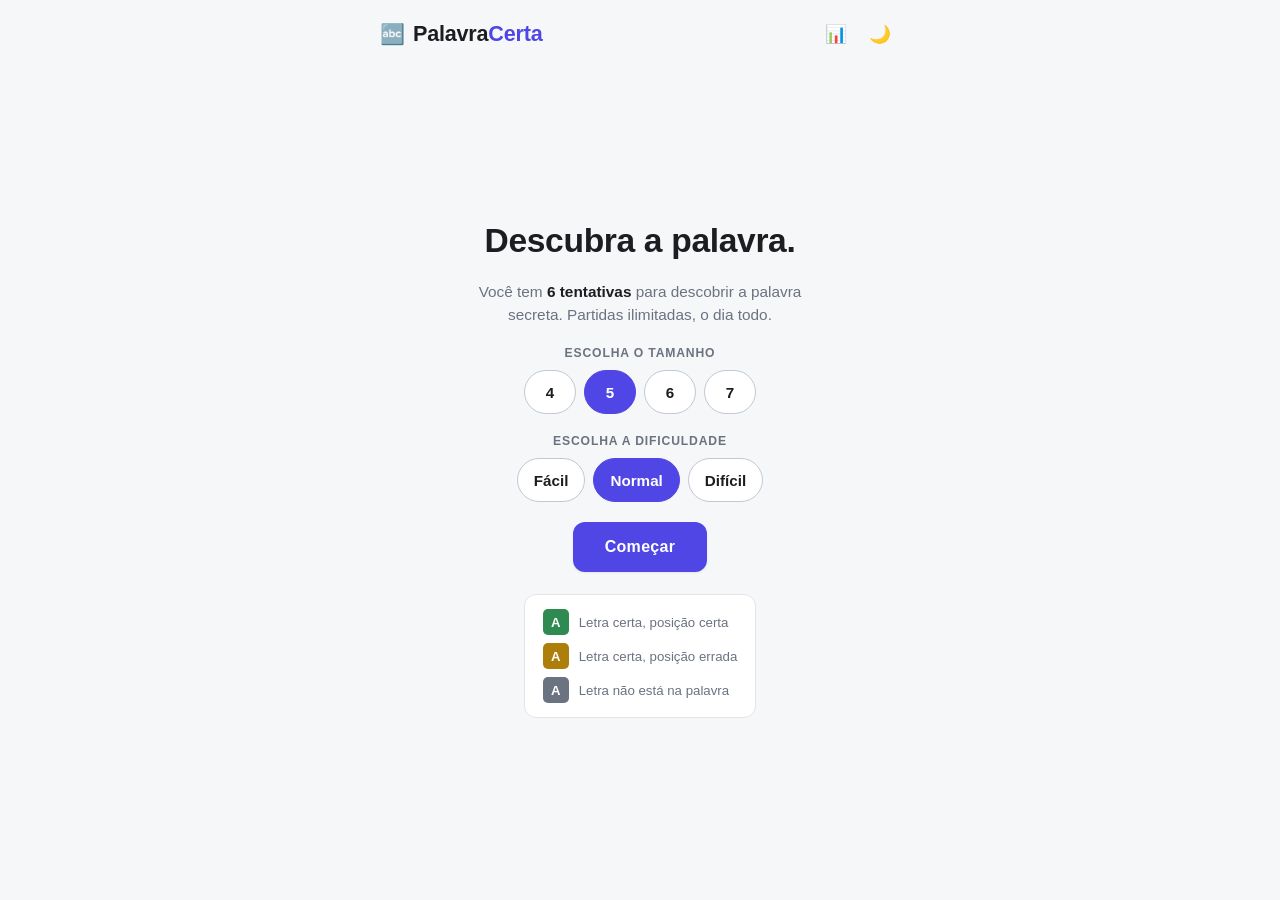
==== index.html @ 96ca9bd1 "Substitui Tetris por Palavra Certa, jogo de palavras ilimitado Implementa um jogo de adivinhação de " ====
<!DOCTYPE html>
<html lang="pt-BR">
<head>
  <meta charset="UTF-8" />
  <meta name="viewport" content="width=device-width, initial-scale=1, viewport-fit=cover" />
  <meta name="color-scheme" content="light dark" />
  <meta name="theme-color" content="#f6f7f9" id="meta-theme-color" />
  <meta name="description" content="Palavra Certa — jogo de adivinhação de palavras em português brasileiro, com partidas ilimitadas, inspirado em Termo/Wordle. 100% HTML, CSS e JavaScript, sem servidor." />
  <link rel="icon" href="data:image/svg+xml,%3Csvg xmlns='http://www.w3.org/2000/svg' viewBox='0 0 100 100'%3E%3Ctext y='.9em' font-size='90'%3E%F0%9F%94%A4%3C/text%3E%3C/svg%3E" />
  <title>Palavra Certa</title>
  <style>
    /* =========================================================
       Palavra Certa — estilos
       Tema claro/escuro via variáveis CSS, layout responsivo,
       sem dependências externas.
       ========================================================= */

    :root {
      color-scheme: light dark;

      --bg: #f6f7f9;
      --surface: #ffffff;
      --surface-alt: #eef0f3;
      --text: #1c1d21;
      --text-muted: #6b7280;
      --border: #e1e4e9;
      --border-strong: #c3c8d1;

      --accent: #4f46e5;
      --accent-hover: #4338ca;
      --accent-contrast: #ffffff;

      --correct: #2f8a52;
      --present: #ad7f0a;
      --absent: #6b7280;
      --tile-text: #ffffff;
      --tile-border-empty: #d1d5db;
      --tile-border-filled: #9aa2af;

      --key-bg: #e2e5ea;
      --key-text: #1c1d21;
      --key-bg-hover: #d3d7dd;

      --danger: #d64545;

      --radius-sm: 6px;
      --radius-md: 12px;
      --radius-lg: 18px;
      --shadow-sm: 0 1px 2px rgba(16, 24, 40, 0.08);
      --shadow-md: 0 8px 28px rgba(16, 24, 40, 0.16);
      --font: -apple-system, BlinkMacSystemFont, "Segoe UI", Roboto, Helvetica, Arial, sans-serif;
    }

    :root[data-theme="dark"] {
      --bg: #101114;
      --surface: #18191d;
      --surface-alt: #212227;
      --text: #f1f2f4;
      --text-muted: #9498a1;
      --border: #2c2e34;
      --border-strong: #3d4048;

      --accent: #8681f5;
      --accent-hover: #9d98f7;
      --accent-contrast: #101114;

      --correct: #3a9d64;
      --present: #c99a1d;
      --absent: #5b6070;
      --tile-border-empty: #3a3d44;
      --tile-border-filled: #565a63;

      --key-bg: #33363d;
      --key-text: #f1f2f4;
      --key-bg-hover: #40444c;

      --shadow-sm: 0 1px 2px rgba(0, 0, 0, 0.35);
      --shadow-md: 0 10px 32px rgba(0, 0, 0, 0.5);
    }

    @media (prefers-color-scheme: dark) {
      :root:not([data-theme="light"]) {
        --bg: #101114;
        --surface: #18191d;
        --surface-alt: #212227;
        --text: #f1f2f4;
        --text-muted: #9498a1;
        --border: #2c2e34;
        --border-strong: #3d4048;

        --accent: #8681f5;
        --accent-hover: #9d98f7;
        --accent-contrast: #101114;

        --correct: #3a9d64;
        --present: #c99a1d;
        --absent: #5b6070;
        --tile-border-empty: #3a3d44;
        --tile-border-filled: #565a63;

        --key-bg: #33363d;
        --key-text: #f1f2f4;
        --key-bg-hover: #40444c;

        --shadow-sm: 0 1px 2px rgba(0, 0, 0, 0.35);
        --shadow-md: 0 10px 32px rgba(0, 0, 0, 0.5);
      }
    }

    /* ---------- Reset básico ---------- */
    *, *::before, *::after { box-sizing: border-box; }
    html, body { height: 100%; }

    body {
      margin: 0;
      min-height: 100dvh;
      background: var(--bg);
      color: var(--text);
      font-family: var(--font);
      -webkit-font-smoothing: antialiased;
      overflow-x: hidden;
      display: flex;
      flex-direction: column;
      transition: background-color 0.2s ease, color 0.2s ease;
    }

    h1, h2, h3, p { margin: 0; }

    button {
      font: inherit;
      color: inherit;
      background: none;
      border: none;
      cursor: pointer;
      -webkit-tap-highlight-color: transparent;
    }

    ul { list-style: none; margin: 0; padding: 0; }

    .hidden { display: none !important; }

    .sr-only {
      position: absolute;
      width: 1px; height: 1px;
      padding: 0; margin: -1px;
      overflow: hidden;
      clip: rect(0, 0, 0, 0);
      white-space: nowrap;
      border: 0;
    }

    :focus-visible {
      outline: 2px solid var(--accent);
      outline-offset: 2px;
      border-radius: 4px;
    }

    @media (prefers-reduced-motion: reduce) {
      *, *::before, *::after {
        animation-duration: 0.001ms !important;
        animation-iteration-count: 1 !important;
        transition-duration: 0.001ms !important;
      }
    }

    /* ---------- Layout geral ---------- */
    .app-shell {
      flex: 1;
      display: flex;
      flex-direction: column;
      min-height: 100dvh;
      width: 100%;
      max-width: 560px;
      margin: 0 auto;
      padding-inline: clamp(10px, 4vw, 20px);
    }

    .app-header {
      display: flex;
      align-items: center;
      justify-content: space-between;
      padding-block: 14px;
      flex-shrink: 0;
    }

    .brand { display: flex; align-items: center; gap: 8px; }
    .brand-mark { font-size: 1.25rem; }
    .brand-name {
      font-size: clamp(1.05rem, 4vw, 1.35rem);
      font-weight: 800;
      letter-spacing: -0.01em;
    }
    .brand-name strong { color: var(--accent); font-weight: 800; }

    .header-actions { display: flex; gap: 4px; }

    .icon-btn {
      width: 40px; height: 40px;
      display: flex; align-items: center; justify-content: center;
      font-size: 1.1rem;
      border-radius: 50%;
      transition: background-color 0.15s ease, transform 0.1s ease;
    }
    .icon-btn:hover { background: var(--surface-alt); }
    .icon-btn:active { transform: scale(0.92); }

    .app-main {
      flex: 1;
      display: flex;
      flex-direction: column;
      align-items: center;
      justify-content: center;
      width: 100%;
      padding-block: 4px 16px;
      min-height: 0;
    }

    .screen { width: 100%; display: flex; flex-direction: column; align-items: center; }

    /* ---------- Tela inicial ---------- */
    .setup-screen { gap: 20px; text-align: center; padding-block: 8px 24px; }

    .setup-title {
      font-size: clamp(1.5rem, 6vw, 2.1rem);
      font-weight: 800;
      letter-spacing: -0.01em;
    }

    .setup-subtitle {
      color: var(--text-muted);
      font-size: 0.96rem;
      max-width: 380px;
      line-height: 1.5;
    }
    .setup-subtitle strong { color: var(--text); }

    .option-group {
      display: flex;
      flex-direction: column;
      align-items: center;
      gap: 10px;
      width: 100%;
    }

    .option-label {
      font-size: 0.76rem;
      font-weight: 700;
      text-transform: uppercase;
      letter-spacing: 0.07em;
      color: var(--text-muted);
    }

    .pill-group {
      display: flex;
      gap: 8px;
      flex-wrap: wrap;
      justify-content: center;
    }

    .pill {
      min-width: 52px;
      height: 44px;
      padding-inline: 16px;
      border-radius: 999px;
      border: 1.5px solid var(--border-strong);
      background: var(--surface);
      color: var(--text);
      font-weight: 700;
      font-size: 0.95rem;
      transition: background-color 0.15s ease, border-color 0.15s ease, color 0.15s ease, transform 0.1s ease;
    }
    .pill:hover { border-color: var(--accent); }
    .pill:active { transform: scale(0.96); }
    .pill.selected {
      background: var(--accent);
      border-color: var(--accent);
      color: var(--accent-contrast);
    }

    .btn-primary {
      min-height: 50px;
      padding-inline: 32px;
      border-radius: var(--radius-md);
      background: var(--accent);
      color: var(--accent-contrast);
      font-weight: 700;
      font-size: 1rem;
      letter-spacing: 0.02em;
      box-shadow: var(--shadow-sm);
      transition: background-color 0.15s ease, transform 0.1s ease;
    }
    .btn-primary:hover { background: var(--accent-hover); }
    .btn-primary:active { transform: scale(0.97); }

    .btn-text {
      color: var(--text-muted);
      font-size: 0.86rem;
      text-decoration: underline;
      text-underline-offset: 3px;
      padding: 8px;
    }
    .btn-text:hover { color: var(--text); }

    .mini-rules {
      display: flex;
      flex-direction: column;
      gap: 8px;
      align-items: flex-start;
      background: var(--surface);
      border: 1px solid var(--border);
      border-radius: var(--radius-md);
      padding: 14px 18px;
      margin-top: 2px;
    }

    .mini-rule {
      display: flex;
      align-items: center;
      gap: 10px;
      font-size: 0.83rem;
      color: var(--text-muted);
    }

    .mini-tile {
      width: 26px; height: 26px;
      display: flex; align-items: center; justify-content: center;
      border-radius: 5px;
      font-weight: 700;
      font-size: 0.82rem;
      color: var(--tile-text);
      flex-shrink: 0;
    }
    .mini-tile-correct { background: var(--correct); }
    .mini-tile-present { background: var(--present); }
    .mini-tile-absent { background: var(--absent); }

    /* ---------- Tela de jogo / tabuleiro ---------- */
    .game-screen { gap: 16px; flex: 1; justify-content: center; }

    .board {
      --cols: 5;
      display: grid;
      grid-template-columns: repeat(var(--cols), 1fr);
      gap: clamp(5px, 1.6vw, 8px);
      width: min(100%, calc(var(--cols) * 62px + (var(--cols) - 1) * 8px));
      margin-inline: auto;
    }

    .tile {
      aspect-ratio: 1 / 1;
      min-width: 0;
      display: flex;
      align-items: center;
      justify-content: center;
      border: 2px solid var(--tile-border-empty);
      border-radius: var(--radius-sm);
      font-size: clamp(1.1rem, 5.5vw, 1.9rem);
      font-weight: 700;
      color: var(--text);
      background: var(--surface);
      text-transform: uppercase;
      user-select: none;
      transition: border-color 0.1s ease, background-color 0.1s ease;
    }

    .tile[data-state="filled"] { border-color: var(--tile-border-filled); }

    .tile[data-state="correct"],
    .tile[data-state="present"],
    .tile[data-state="absent"] {
      color: var(--tile-text);
      border-color: transparent;
    }
    .tile[data-state="correct"] { background: var(--correct); }
    .tile[data-state="present"] { background: var(--present); }
    .tile[data-state="absent"] { background: var(--absent); }

    .tile.pop { animation: tilePop 0.1s ease; }
    @keyframes tilePop {
      0% { transform: scale(1); }
      40% { transform: scale(1.08); }
      100% { transform: scale(1); }
    }

    .tile.flip { animation: tileFlip 0.3s ease; }
    @keyframes tileFlip {
      0% { transform: rotateX(0deg); }
      50% { transform: rotateX(90deg); }
      100% { transform: rotateX(0deg); }
    }

    .tile.bounce { animation: tileBounce 0.5s ease; }
    @keyframes tileBounce {
      0%, 100% { transform: translateY(0); }
      30% { transform: translateY(-22%); }
      50% { transform: translateY(0); }
      65% { transform: translateY(-8%); }
      80% { transform: translateY(0); }
    }

    .tile.shake { animation: tileShake 0.4s ease; }
    @keyframes tileShake {
      10%, 90% { transform: translateX(-1px); }
      20%, 80% { transform: translateX(2px); }
      30%, 50%, 70% { transform: translateX(-4px); }
      40%, 60% { transform: translateX(4px); }
    }

    /* ---------- Teclado virtual ---------- */
    .keyboard {
      width: min(100%, 500px);
      margin: 0 auto;
      padding-block: 10px calc(10px + env(safe-area-inset-bottom));
      display: flex;
      flex-direction: column;
      gap: 8px;
      flex-shrink: 0;
    }

    .keyboard-row {
      display: flex;
      gap: 6px;
      justify-content: center;
    }

    .key {
      flex: 1;
      min-width: 0;
      height: 52px;
      display: flex;
      align-items: center;
      justify-content: center;
      border-radius: var(--radius-sm);
      background: var(--key-bg);
      color: var(--key-text);
      font-weight: 700;
      font-size: clamp(0.7rem, 3.6vw, 0.95rem);
      transition: background-color 0.15s ease, transform 0.1s ease;
    }
    .key:hover { background: var(--key-bg-hover); }
    .key:active { transform: scale(0.92); }

    .key-wide { flex: 1.6; font-size: clamp(0.62rem, 3vw, 0.78rem); }

    .key[data-state="correct"] { background: var(--correct); color: var(--tile-text); }
    .key[data-state="present"] { background: var(--present); color: var(--tile-text); }
    .key[data-state="absent"] { background: var(--absent); color: var(--tile-text); opacity: 0.75; }

    /* ---------- Toast ---------- */
    .toast {
      position: fixed;
      top: 14px;
      left: 50%;
      transform: translate(-50%, -14px);
      background: var(--text);
      color: var(--bg);
      padding: 10px 18px;
      border-radius: var(--radius-sm);
      font-size: 0.86rem;
      font-weight: 600;
      box-shadow: var(--shadow-md);
      opacity: 0;
      pointer-events: none;
      z-index: 60;
      transition: opacity 0.2s ease, transform 0.2s ease;
      max-width: min(90vw, 320px);
      text-align: center;
    }
    .toast.show { opacity: 1; transform: translate(-50%, 0); }

    /* ---------- Overlays (resultado / estatísticas) ---------- */
    .overlay {
      position: fixed;
      inset: 0;
      background: rgba(10, 11, 14, 0.55);
      display: flex;
      align-items: center;
      justify-content: center;
      padding: 16px;
      z-index: 40;
      opacity: 0;
      transition: opacity 0.2s ease;
    }
    .overlay.show { opacity: 1; }

    .card {
      background: var(--surface);
      border-radius: var(--radius-lg);
      box-shadow: var(--shadow-md);
      padding: 26px 22px;
      width: 100%;
      max-width: 380px;
      max-height: min(88vh, 640px);
      overflow-y: auto;
      position: relative;
      transform: translateY(8px) scale(0.98);
      opacity: 0;
      transition: transform 0.22s ease, opacity 0.22s ease;
    }
    .overlay.show .card { transform: translateY(0) scale(1); opacity: 1; }

    .result-card { text-align: center; }
    .result-title { font-size: 1.4rem; font-weight: 800; margin-bottom: 8px; }
    .result-title.result-title-win { color: var(--correct); }
    .result-title.result-title-lose { color: var(--danger); }

    .result-detail {
      color: var(--text-muted);
      font-size: 0.94rem;
      margin-bottom: 18px;
      line-height: 1.5;
    }
    .result-detail strong { color: var(--text); letter-spacing: 0.03em; }

    .mini-stats {
      display: grid;
      grid-template-columns: repeat(4, 1fr);
      gap: 8px;
      margin-bottom: 22px;
    }
    .mini-stats div { display: flex; flex-direction: column; gap: 2px; }
    .mini-stats strong { font-size: 1.1rem; font-weight: 800; }
    .mini-stats span { font-size: 0.63rem; color: var(--text-muted); text-transform: uppercase; letter-spacing: 0.03em; }

    .result-actions { display: flex; flex-direction: column; gap: 10px; align-items: center; }
    .result-actions .btn-primary { width: 100%; }

    .close-btn { position: absolute; top: 12px; right: 12px; }

    .stats-title { font-size: 1.25rem; font-weight: 800; margin-bottom: 18px; text-align: center; }
    .stats-subtitle { font-size: 0.92rem; font-weight: 700; margin: 20px 0 10px; }

    .stats-grid {
      display: grid;
      grid-template-columns: repeat(3, 1fr);
      gap: 10px;
    }
    .stat-box {
      background: var(--surface-alt);
      border-radius: var(--radius-sm);
      padding: 12px 6px;
      display: flex;
      flex-direction: column;
      align-items: center;
      gap: 4px;
    }
    .stat-box strong { font-size: 1.2rem; font-weight: 800; }
    .stat-box span { font-size: 0.63rem; color: var(--text-muted); text-align: center; line-height: 1.2; }

    .distribution { display: flex; flex-direction: column; gap: 6px; }
    .dist-row { display: flex; align-items: center; gap: 8px; }
    .dist-label { width: 14px; font-size: 0.8rem; font-weight: 700; color: var(--text-muted); flex-shrink: 0; }
    .dist-bar-wrap { flex: 1; background: var(--surface-alt); border-radius: 4px; height: 20px; overflow: hidden; }
    .dist-bar { height: 100%; background: var(--correct); border-radius: 4px; transition: width 0.4s ease; }
    .dist-count { width: 22px; text-align: right; font-size: 0.8rem; font-weight: 700; color: var(--text); flex-shrink: 0; }

    .history-list { display: flex; flex-direction: column; gap: 6px; }
    .history-item {
      display: flex;
      align-items: center;
      gap: 10px;
      font-size: 0.84rem;
      padding: 8px 10px;
      background: var(--surface-alt);
      border-radius: var(--radius-sm);
    }
    .history-icon { font-size: 0.88rem; }
    .history-word { font-weight: 700; letter-spacing: 0.03em; flex: 1; }
    .history-meta { color: var(--text-muted); font-size: 0.73rem; text-align: right; }
    .history-empty { color: var(--text-muted); font-size: 0.84rem; text-align: center; padding: 12px; }

    /* ---------- Ajustes finos para telas pequenas ---------- */
    @media (max-width: 380px) {
      .pill { min-width: 44px; padding-inline: 10px; font-size: 0.88rem; }
      .key { height: 46px; }
      .icon-btn { width: 36px; height: 36px; font-size: 1rem; }
    }

    @media (max-height: 640px) {
      .app-header { padding-block: 8px; }
      .key { height: 44px; }
      .keyboard { gap: 6px; padding-block: 6px calc(6px + env(safe-area-inset-bottom)); }
    }
  </style>
</head>
<body>
  <div id="toast" class="toast" role="status" aria-live="polite"></div>
  <div id="sr-announcer" class="sr-only" aria-live="polite"></div>

  <div class="app-shell">
    <header class="app-header">
      <div class="brand">
        <span class="brand-mark" aria-hidden="true">🔤</span>
        <h1 class="brand-name">Palavra<strong>Certa</strong></h1>
      </div>
      <div class="header-actions">
        <button id="btn-new" class="icon-btn hidden" type="button" aria-label="Novo jogo (voltar às configurações)" title="Novo jogo">
          <span aria-hidden="true">🔁</span>
        </button>
        <button id="btn-stats" class="icon-btn" type="button" aria-label="Ver estatísticas" title="Estatísticas">
          <span aria-hidden="true">📊</span>
        </button>
        <button id="btn-theme" class="icon-btn" type="button" aria-label="Alternar tema" title="Alternar tema">
          <span id="theme-icon" aria-hidden="true">🌙</span>
        </button>
      </div>
    </header>

    <main class="app-main">
      <!-- ==================== TELA INICIAL ==================== -->
      <section id="setup-screen" class="screen setup-screen">
        <h2 class="setup-title">Descubra a palavra.</h2>
        <p class="setup-subtitle">Você tem <strong>6 tentativas</strong> para descobrir a palavra secreta. Partidas ilimitadas, o dia todo.</p>

        <div class="option-group">
          <span class="option-label" id="length-label">Escolha o tamanho</span>
          <div class="pill-group" id="length-options" role="group" aria-labelledby="length-label">
            <button class="pill" type="button" data-length="4" aria-pressed="false">4</button>
            <button class="pill" type="button" data-length="5" aria-pressed="false">5</button>
            <button class="pill" type="button" data-length="6" aria-pressed="false">6</button>
            <button class="pill" type="button" data-length="7" aria-pressed="false">7</button>
          </div>
        </div>

        <div class="option-group">
          <span class="option-label" id="difficulty-label">Escolha a dificuldade</span>
          <div class="pill-group" id="difficulty-options" role="group" aria-labelledby="difficulty-label">
            <button class="pill" type="button" data-difficulty="facil" aria-pressed="false">Fácil</button>
            <button class="pill" type="button" data-difficulty="normal" aria-pressed="false">Normal</button>
            <button class="pill" type="button" data-difficulty="dificil" aria-pressed="false">Difícil</button>
          </div>
        </div>

        <button id="btn-start" class="btn-primary" type="button">Começar</button>

        <div class="mini-rules">
          <div class="mini-rule"><span class="mini-tile mini-tile-correct" aria-hidden="true">A</span> Letra certa, posição certa</div>
          <div class="mini-rule"><span class="mini-tile mini-tile-present" aria-hidden="true">A</span> Letra certa, posição errada</div>
          <div class="mini-rule"><span class="mini-tile mini-tile-absent" aria-hidden="true">A</span> Letra não está na palavra</div>
        </div>
      </section>

      <!-- ==================== TELA DE JOGO ==================== -->
      <section id="game-screen" class="screen game-screen hidden">
        <div id="board" class="board" role="group" aria-label="Tabuleiro do jogo"></div>
      </section>
    </main>

    <div id="keyboard" class="keyboard hidden" role="group" aria-label="Teclado virtual"></div>
  </div>

  <!-- ==================== RESULTADO DA PARTIDA ==================== -->
  <div id="result-overlay" class="overlay hidden">
    <div class="card result-card" role="dialog" aria-modal="true" aria-labelledby="result-title">
      <p id="result-title" class="result-title"></p>
      <p id="result-detail" class="result-detail"></p>
      <div id="result-stats-mini" class="mini-stats"></div>
      <div class="result-actions">
        <button id="btn-play-again" class="btn-primary" type="button">Jogar novamente</button>
        <button id="btn-change-settings" class="btn-text" type="button">Trocar tamanho / dificuldade</button>
      </div>
    </div>
  </div>

  <!-- ==================== ESTATÍSTICAS ==================== -->
  <div id="stats-overlay" class="overlay hidden">
    <div class="card stats-card" role="dialog" aria-modal="true" aria-labelledby="stats-title">
      <button id="btn-close-stats" class="icon-btn close-btn" type="button" aria-label="Fechar estatísticas">
        <span aria-hidden="true">✕</span>
      </button>
      <h2 id="stats-title" class="stats-title">Estatísticas</h2>

      <div class="stats-grid">
        <div class="stat-box"><strong id="stat-played">0</strong><span>Partidas</span></div>
        <div class="stat-box"><strong id="stat-wins">0</strong><span>Vitórias</span></div>
        <div class="stat-box"><strong id="stat-losses">0</strong><span>Derrotas</span></div>
        <div class="stat-box"><strong id="stat-winrate">0%</strong><span>Taxa de vitória</span></div>
        <div class="stat-box"><strong id="stat-streak">0</strong><span>Sequência atual</span></div>
        <div class="stat-box"><strong id="stat-best">0</strong><span>Melhor sequência</span></div>
      </div>

      <h3 class="stats-subtitle">Distribuição de tentativas</h3>
      <div id="distribution" class="distribution"></div>

      <h3 class="stats-subtitle">Últimas partidas</h3>
      <ul id="history-list" class="history-list"></ul>
    </div>
  </div>

  <noscript>Este jogo precisa de JavaScript habilitado no navegador para funcionar.</noscript>

  <script>
    /* =========================================================
       Palavra Certa — lógica do jogo
       JavaScript puro (ES6+), sem dependências externas,
       encapsulado numa IIFE para evitar variáveis globais.
       ========================================================= */
    (function () {
      "use strict";

      /* ---------------------------------------------------------
       * Banco de palavras (português brasileiro, sem acentos,
       * organizado por tamanho e por dificuldade)
       * ------------------------------------------------------- */
      const WORD_BANK = {
        4: {
          facil: ["CASA","MESA","BOLA","GATO","PATO","FACA","BOCA","DEDO","FOGO","AGUA","FLOR","GELO","NEVE","MOTO","TREM","ANEL","VIDA","HORA","NOTA","VACA","GALO","URSO","LOBO","SUCO","DATA","DOCE","ROXO","AZUL"],
          normal: ["RATO","SAPO","MALA","SOFA","VASO","TETO","MURO","OSSO","LUVA","LUAR","BOTE","PESO","RISO","FILA","CEIA","LUTA","FADA","PIPA","CAIS","NOME","TIME","BASE","CAJU","LEAO","PERA","COPO","ILHA","RAIZ"],
          dificil: ["ODIO","ALVO","AGIL","ELMO","OVAL","SISO","VIGA","FENO","ORLA","AURA","LODO","TOCA","CERA","EIXO"]
        },
        5: {
          facil: ["LIVRO","PORTA","CARRO","FESTA","LEITE","CHUVA","TEMPO","AMIGO","FILME","ALUNO","PEIXE","FRUTA","VERDE","PRETO","PRATO","CHAVE","NOITE","TARDE","MANHA","GARFO","NADAR","OLHAR","FALAR","ANDAR","MANGA","FOGAO"],
          normal: ["PROVA","CURSO","FOLHA","CORDA","NAVIO","BARCO","LETRA","FRASE","TEXTO","LAPIS","REGUA","PONTE","TIGRE","COBRA","CABRA","PORCO","NUVEM","CINZA","MOEDA","BANCO","BOLSA","GRAMA","GALHO","FRUTO","VERAO","ARROZ"],
          dificil: ["PRECO","TROCO","FORNO","SABAO","PENTE","CALCA","AZEDO","FOSSO","ARDIL","AMENO","UMIDO","TEDIO","OCASO"]
        },
        6: {
          facil: ["JANELA","PAREDE","QUARTO","JARDIM","ESCOLA","CIDADE","CANETA","CAVALO","BANANA","BATATA","TOMATE","CEBOLA","FEIJAO","QUEIJO","PANELA","COLHER","CAMISA","SAPATO","TOALHA","VIAGEM"],
          normal: ["BRANCO","ARVORE","PLANTA","TRONCO","OUTONO","SEMANA","MINUTO","ESCOVA","PORTAO","NUMERO","MUSICA","TEATRO","JORNAL","MESTRE","GIRAFA","MACACO","COELHO","BALEIA","ALFACE","GAVETA"],
          dificil: ["NASCER","MORDER","CORRER","SALTAR","VOLTAR","CHEGAR","LENCOL","TAPETE","XICARA","TREINO"]
        },
        7: {
          facil: ["FAMILIA","PALAVRA","ESTRELA","PLANETA","CADEIRA","COZINHA","GARRAFA","FUTEBOL","ESPELHO","CORTINA"],
          normal: ["RELOGIO","PASSARO","GALINHA","TUBARAO","CADERNO","MOCHILA","ESTRADA","ABACAXI","LARANJA","ABACATE","CENOURA","PASSEIO","FERIADO","ARMARIO","CORRIDA"],
          dificil: ["FOGUETE","NOTICIA","REVISTA","DIRETOR","SEMENTE","INVERNO","SEGUNDO","IOGURTE","SORVETE","NATACAO","GINASIO","VITORIA","DERROTA","CAMPEAO"]
        }
      };

      /* ---------------------------------------------------------
       * Constantes gerais
       * ------------------------------------------------------- */
      const MAX_ATTEMPTS = 6;
      const LENGTHS = [4, 5, 6, 7];
      const DIFFICULTIES = ["facil", "normal", "dificil"];
      const STORAGE_KEYS = { STATS: "palavraCertaStats", SETTINGS: "palavraCertaSettings" };
      const ANIM = { FLIP_MS: 300, FLIP_STAGGER_MS: 200 };
      const STATE_PRIORITY = { correct: 3, present: 2, absent: 1 };
      const KEYBOARD_ROWS = [
        ["Q", "W", "E", "R", "T", "Y", "U", "I", "O", "P"],
        ["A", "S", "D", "F", "G", "H", "J", "K", "L"],
        ["ENTER", "Z", "X", "C", "V", "B", "N", "M", "BACKSPACE"]
      ];
      const DEFAULT_STATS = { gamesPlayed: 0, wins: 0, losses: 0, currentStreak: 0, bestStreak: 0, distribution: [0, 0, 0, 0, 0, 0], history: [] };
      const DEFAULT_SETTINGS = { theme: null, lastLength: 5, lastDifficulty: "normal" };

      /* ---------------------------------------------------------
       * Referências DOM
       * ------------------------------------------------------- */
      const $ = (id) => document.getElementById(id);

      const toastEl = $("toast");
      const srAnnouncer = $("sr-announcer");
      const metaThemeColor = $("meta-theme-color");

      const btnNewGame = $("btn-new");
      const btnStats = $("btn-stats");
      const btnTheme = $("btn-theme");
      const themeIcon = $("theme-icon");

      const setupScreen = $("setup-screen");
      const gameScreen = $("game-screen");
      const lengthButtons = Array.from(document.querySelectorAll("#length-options .pill"));
      const difficultyButtons = Array.from(document.querySelectorAll("#difficulty-options .pill"));
      const btnStart = $("btn-start");

      const boardEl = $("board");
      const keyboardEl = $("keyboard");

      const resultOverlay = $("result-overlay");
      const resultTitle = $("result-title");
      const resultDetail = $("result-detail");
      const resultStatsMini = $("result-stats-mini");
      const btnPlayAgain = $("btn-play-again");
      const btnChangeSettings = $("btn-change-settings");

      const statsOverlay = $("stats-overlay");
      const btnCloseStats = $("btn-close-stats");
      const statPlayed = $("stat-played");
      const statWins = $("stat-wins");
      const statLosses = $("stat-losses");
      const statWinrate = $("stat-winrate");
      const statStreak = $("stat-streak");
      const statBest = $("stat-best");
      const distributionEl = $("distribution");
      const historyList = $("history-list");

      /* ---------------------------------------------------------
       * Estado do jogo e dados persistidos
       * ------------------------------------------------------- */
      const state = {
        wordLength: 5,
        difficulty: "normal",
        secretWord: "",
        currentGuess: "",
        currentRow: 0,
        gameOver: false,
        locked: false,
        keyboardState: {}
      };

      let stats = loadStats();
      let settings = loadSettings();
      const wordSets = buildWordSets();
      const lastWordByKey = {};
      let boardTiles = [];
      let keyboardKeys = {};
      let selectedLength = LENGTHS.includes(settings.lastLength) ? settings.lastLength : 5;
      let selectedDifficulty = DIFFICULTIES.includes(settings.lastDifficulty) ? settings.lastDifficulty : "normal";
      let toastTimer = null;

      /* ---------------------------------------------------------
       * Utilidades de texto
       * ------------------------------------------------------- */
      function normalizeChar(ch) {
        if (!ch) return "";
        // NFD separa acentos/cedilha em letra-base + marca combinante
        // (ex.: "Ç" -> "C" + U+0327). Descartamos as marcas (faixa Unicode
        // 0x0300-0x036F, "Combining Diacritical Marks") comparando o código
        // de cada caractere numericamente, para não depender de literais
        // Unicode no código-fonte. Assim, letras acentuadas digitadas no
        // teclado físico (á, ã, ç...) caem nas mesmas letras A-Z do banco
        // de palavras.
        let result = "";
        const decomposed = ch.normalize("NFD");
        for (let i = 0; i < decomposed.length; i++) {
          const code = decomposed.charCodeAt(i);
          if (code >= 0x0300 && code <= 0x036f) continue;
          result += decomposed[i];
        }
        return result.toUpperCase();
      }

      /* ---------------------------------------------------------
       * Banco de palavras — seleção e validação
       * ------------------------------------------------------- */
      function getAllWordsForLength(length) {
        const bank = WORD_BANK[length];
        return [].concat(bank.facil, bank.normal, bank.dificil);
      }

      function buildWordSets() {
        const sets = {};
        LENGTHS.forEach((len) => {
          sets[len] = new Set(getAllWordsForLength(len));
        });
        return sets;
      }

      function getWordPool(length, difficulty) {
        const bank = WORD_BANK[length];
        const pool = bank && bank[difficulty];
        // Segurança: se por algum motivo a categoria estiver vazia, usa todas as palavras do tamanho.
        return pool && pool.length ? pool : getAllWordsForLength(length);
      }

      // Escolhe uma palavra aleatória do banco. Evita repetir imediatamente a
      // última palavra usada nessa mesma combinação de tamanho + dificuldade,
      // desde que existam outras opções disponíveis.
      function generateWord(length, difficulty) {
        const pool = getWordPool(length, difficulty);
        const key = length + "-" + difficulty;
        const last = lastWordByKey[key];
        const candidates = pool.length > 1 && last ? pool.filter((w) => w !== last) : pool;
        const word = candidates[Math.floor(Math.random() * candidates.length)];
        lastWordByKey[key] = word;
        return word;
      }

      function isValidGuess(word, length) {
        const set = wordSets[length];
        return !!set && set.has(word);
      }

      /* ---------------------------------------------------------
       * Comparação da tentativa com a palavra secreta
       * Algoritmo de duas passagens: primeiro marca as letras
       * corretas (verde) e contabiliza as letras restantes da
       * palavra secreta; depois marca presentes (amarelo) ou
       * ausentes (cinza) respeitando a quantidade real de
       * ocorrências de cada letra — nunca usa includes() puro.
       * ------------------------------------------------------- */
      function checkGuess(guess, secret) {
        const secretArr = secret.split("");
        const guessArr = guess.split("");
        const result = new Array(guessArr.length).fill("absent");
        const remaining = {};

        secretArr.forEach((ch) => {
          remaining[ch] = (remaining[ch] || 0) + 1;
        });

        guessArr.forEach((ch, i) => {
          if (ch === secretArr[i]) {
            result[i] = "correct";
            remaining[ch]--;
          }
        });

        guessArr.forEach((ch, i) => {
          if (result[i] === "correct") return;
          if (remaining[ch] > 0) {
            result[i] = "present";
            remaining[ch]--;
          }
        });

        return result;
      }

      /* ---------------------------------------------------------
       * Fluxo da partida
       * ------------------------------------------------------- */
      function resetGame() {
        state.currentGuess = "";
        state.currentRow = 0;
        state.gameOver = false;
        state.locked = false;
        state.keyboardState = {};
        resetKeyboardVisual();
      }

      function startGame(length, difficulty) {
        state.wordLength = length;
        state.difficulty = difficulty;
        state.secretWord = generateWord(length, difficulty);
        resetGame();

        settings.lastLength = length;
        settings.lastDifficulty = difficulty;
        saveSettings();

        renderBoard(length);
        showGameScreen();
        announce("Nova partida iniciada. Palavra de " + length + " letras.");
      }

      function handleKey(key) {
        if (state.gameOver || state.locked) return;
        if (key === "ENTER") { submitGuess(); return; }
        if (key === "BACKSPACE") { removeLetter(); return; }
        if (/^[A-Z]$/.test(key)) { addLetter(key); }
      }

      function addLetter(letter) {
        if (state.gameOver || state.locked) return;
        if (state.currentGuess.length >= state.wordLength) return;
        state.currentGuess += letter;
        updateCurrentRowDisplay();
      }

      function removeLetter() {
        if (state.gameOver || state.locked) return;
        if (state.currentGuess.length === 0) return;
        state.currentGuess = state.currentGuess.slice(0, -1);
        updateCurrentRowDisplay();
      }

      async function submitGuess() {
        if (state.gameOver || state.locked) return;
        const guess = state.currentGuess;

        if (guess.length < state.wordLength) {
          showToast("Faltam letras.");
          shakeRow(state.currentRow);
          return;
        }
        if (!isValidGuess(guess, state.wordLength)) {
          showToast("Palavra não encontrada.");
          shakeRow(state.currentRow);
          return;
        }

        state.locked = true;
        const result = checkGuess(guess, state.secretWord);
        announceGuessResult(guess, result);
        await updateBoard(state.currentRow, guess, result);
        state.locked = false;

        const won = guess === state.secretWord;
        const isLastAttempt = state.currentRow + 1 >= MAX_ATTEMPTS;

        if (won) {
          endGame(true);
        } else if (isLastAttempt) {
          endGame(false);
        } else {
          state.currentRow++;
          state.currentGuess = "";
        }
      }

      function endGame(won) {
        state.gameOver = true;
        const attempts = state.currentRow + 1;

        updateStats(won, attempts);
        saveStats();

        if (won) {
          bounceRow(state.currentRow);
          announce("Você acertou a palavra " + state.secretWord + " em " + attempts + " tentativas.");
          setTimeout(() => showResultPanel(true, attempts), 550);
        } else {
          announce("Fim de jogo. A palavra era " + state.secretWord + ".");
          setTimeout(() => showResultPanel(false, attempts), 350);
        }
      }

      function playAgain() {
        hideResultPanel();
        startGame(state.wordLength, state.difficulty);
      }

      function changeSettings() {
        hideResultPanel();
        showSetupScreen();
      }

      /* ---------------------------------------------------------
       * Tabuleiro (renderização e atualização)
       * ------------------------------------------------------- */
      function renderBoard(length) {
        boardEl.innerHTML = "";
        boardEl.style.setProperty("--cols", length);
        boardTiles = [];

        for (let r = 0; r < MAX_ATTEMPTS; r++) {
          const rowTiles = [];
          for (let c = 0; c < length; c++) {
            const tile = document.createElement("div");
            tile.className = "tile";
            tile.dataset.state = "empty";
            boardEl.appendChild(tile);
            rowTiles.push(tile);
          }
          boardTiles.push(rowTiles);
        }
      }

      // Dispara uma classe de animação CSS num tile e a remove sozinha quando a
      // animação termina (evento "animationend"). Isso é essencial: como várias
      // classes de tile (pop/flip/bounce/shake) definem a propriedade "animation",
      // uma classe que ficasse "presa" no elemento venceria a cascata sobre uma
      // classe futura e impediria a nova animação — e o respectivo "animationend"
      // — de disparar. `onEnd` roda depois da limpeza (opcional).
      function triggerAnim(tile, className, onEnd) {
        tile.classList.remove(className);
        void tile.offsetWidth; // força reflow para poder reiniciar a mesma animação
        tile.classList.add(className);
        tile.addEventListener(
          "animationend",
          () => {
            tile.classList.remove(className);
            if (onEnd) onEnd();
          },
          { once: true }
        );
      }

      function updateCurrentRowDisplay() {
        const row = boardTiles[state.currentRow];
        if (!row) return;
        for (let i = 0; i < row.length; i++) {
          const tile = row[i];
          const letter = state.currentGuess[i] || "";
          const hadLetter = tile.textContent !== "";
          tile.textContent = letter;
          if (letter) {
            tile.dataset.state = "filled";
            if (!hadLetter) triggerAnim(tile, "pop");
          } else {
            tile.dataset.state = "empty";
          }
        }
      }

      // Revela o resultado de uma tentativa com animação de "flip" escalonada,
      // ladrilho por ladrilho, e atualiza o teclado virtual em sincronia.
      // Retorna uma Promise resolvida quando a última letra termina de virar.
      function updateBoard(row, guess, result) {
        return new Promise((resolve) => {
          const tiles = boardTiles[row];
          const letters = guess.split("");

          letters.forEach((letter, i) => {
            setTimeout(() => {
              const tile = tiles[i];

              setTimeout(() => {
                tile.dataset.state = result[i];
                updateKeyboardForLetter(letter, result[i]);
              }, ANIM.FLIP_MS / 2);

              triggerAnim(tile, "flip", () => {
                if (i === letters.length - 1) resolve();
              });
            }, i * ANIM.FLIP_STAGGER_MS);
          });
        });
      }

      function shakeRow(row) {
        const tiles = boardTiles[row];
        if (!tiles) return;
        tiles.forEach((tile) => triggerAnim(tile, "shake"));
      }

      function bounceRow(row) {
        const tiles = boardTiles[row];
        if (!tiles) return;
        tiles.forEach((tile, i) => {
          setTimeout(() => triggerAnim(tile, "bounce"), i * 80);
        });
      }

      /* ---------------------------------------------------------
       * Teclado virtual
       * ------------------------------------------------------- */
      function renderKeyboard() {
        keyboardEl.innerHTML = "";
        keyboardKeys = {};

        KEYBOARD_ROWS.forEach((rowKeys) => {
          const rowEl = document.createElement("div");
          rowEl.className = "keyboard-row";

          rowKeys.forEach((key) => {
            const btn = document.createElement("button");
            btn.type = "button";
            btn.dataset.key = key;
            btn.dataset.state = "default";

            if (key === "ENTER") {
              btn.className = "key key-wide";
              btn.textContent = "Enviar";
              btn.setAttribute("aria-label", "Enviar tentativa");
            } else if (key === "BACKSPACE") {
              btn.className = "key key-wide";
              btn.textContent = "⌫";
              btn.setAttribute("aria-label", "Apagar letra");
            } else {
              btn.className = "key";
              btn.textContent = key;
              btn.setAttribute("aria-label", "Letra " + key);
              keyboardKeys[key] = btn;
            }

            rowEl.appendChild(btn);
          });

          keyboardEl.appendChild(rowEl);
        });
      }

      function resetKeyboardVisual() {
        Object.values(keyboardKeys).forEach((btn) => { btn.dataset.state = "default"; });
      }

      // Atualiza o estado visual de uma letra no teclado respeitando a
      // prioridade VERDE > AMARELO > CINZA — uma letra já marcada como
      // correta nunca regride para presente ou ausente.
      function updateKeyboardForLetter(letter, status) {
        const current = state.keyboardState[letter];
        if (current && STATE_PRIORITY[current] >= STATE_PRIORITY[status]) return;
        state.keyboardState[letter] = status;
        const keyEl = keyboardKeys[letter];
        if (keyEl) keyEl.dataset.state = status;
      }

      /* ---------------------------------------------------------
       * Estatísticas (localStorage)
       * ------------------------------------------------------- */
      function loadStats() {
        try {
          const raw = localStorage.getItem(STORAGE_KEYS.STATS);
          if (!raw) return JSON.parse(JSON.stringify(DEFAULT_STATS));
          return Object.assign(JSON.parse(JSON.stringify(DEFAULT_STATS)), JSON.parse(raw));
        } catch (err) {
          return JSON.parse(JSON.stringify(DEFAULT_STATS));
        }
      }

      function saveStats() {
        try {
          localStorage.setItem(STORAGE_KEYS.STATS, JSON.stringify(stats));
        } catch (err) {
          // localStorage indisponível (ex.: modo privado) — ignora silenciosamente.
        }
      }

      function updateStats(won, attempts) {
        stats.gamesPlayed++;
        if (won) {
          stats.wins++;
          stats.currentStreak++;
          stats.bestStreak = Math.max(stats.bestStreak, stats.currentStreak);
          stats.distribution[attempts - 1]++;
        } else {
          stats.losses++;
          stats.currentStreak = 0;
        }

        stats.history.unshift({
          word: state.secretWord,
          length: state.wordLength,
          difficulty: state.difficulty,
          won: won,
          attempts: won ? attempts : null,
          date: Date.now()
        });
        stats.history = stats.history.slice(0, 20);
      }

      function renderMiniStats() {
        const winRate = stats.gamesPlayed ? Math.round((stats.wins / stats.gamesPlayed) * 100) : 0;
        resultStatsMini.innerHTML =
          statBlock(stats.gamesPlayed, "Partidas") +
          statBlock(winRate + "%", "Vitórias") +
          statBlock(stats.currentStreak, "Sequência") +
          statBlock(stats.bestStreak, "Melhor");
      }

      function statBlock(value, label) {
        return "<div><strong>" + value + "</strong><span>" + label + "</span></div>";
      }

      function renderStats() {
        const winRate = stats.gamesPlayed ? Math.round((stats.wins / stats.gamesPlayed) * 100) : 0;
        statPlayed.textContent = stats.gamesPlayed;
        statWins.textContent = stats.wins;
        statLosses.textContent = stats.losses;
        statWinrate.textContent = winRate + "%";
        statStreak.textContent = stats.currentStreak;
        statBest.textContent = stats.bestStreak;

        renderDistribution();
        renderHistory();
      }

      function renderDistribution() {
        const maxDist = Math.max(1, ...stats.distribution);
        distributionEl.innerHTML = "";

        stats.distribution.forEach((count, idx) => {
          const row = document.createElement("div");
          row.className = "dist-row";

          const label = document.createElement("span");
          label.className = "dist-label";
          label.textContent = String(idx + 1);

          const barWrap = document.createElement("div");
          barWrap.className = "dist-bar-wrap";
          const bar = document.createElement("div");
          bar.className = "dist-bar";
          const pct = count > 0 ? Math.max((count / maxDist) * 100, 6) : 0;
          bar.style.width = pct + "%";
          barWrap.appendChild(bar);

          const countEl = document.createElement("span");
          countEl.className = "dist-count";
          countEl.textContent = String(count);

          row.appendChild(label);
          row.appendChild(barWrap);
          row.appendChild(countEl);
          distributionEl.appendChild(row);
        });
      }

      function renderHistory() {
        historyList.innerHTML = "";

        if (stats.history.length === 0) {
          const li = document.createElement("li");
          li.className = "history-empty";
          li.textContent = "Nenhuma partida ainda.";
          historyList.appendChild(li);
          return;
        }

        stats.history.forEach((item) => {
          const li = document.createElement("li");
          li.className = "history-item";
          const icon = item.won ? "🟩" : "⬜";
          const detail = item.won ? item.attempts + "/" + MAX_ATTEMPTS : "X/" + MAX_ATTEMPTS;
          li.innerHTML =
            '<span class="history-icon" aria-hidden="true">' + icon + "</span>" +
            '<span class="history-word">' + item.word + "</span>" +
            '<span class="history-meta">' + item.length + " letras · " + detail + "</span>";
          historyList.appendChild(li);
        });
      }

      /* ---------------------------------------------------------
       * Configurações e tema (localStorage)
       * ------------------------------------------------------- */
      function loadSettings() {
        try {
          const raw = localStorage.getItem(STORAGE_KEYS.SETTINGS);
          if (!raw) return Object.assign({}, DEFAULT_SETTINGS);
          return Object.assign({}, DEFAULT_SETTINGS, JSON.parse(raw));
        } catch (err) {
          return Object.assign({}, DEFAULT_SETTINGS);
        }
      }

      function saveSettings() {
        try {
          localStorage.setItem(STORAGE_KEYS.SETTINGS, JSON.stringify(settings));
        } catch (err) {
          // localStorage indisponível — ignora silenciosamente.
        }
      }

      function applyTheme(theme) {
        document.documentElement.setAttribute("data-theme", theme);
        const isDark = theme === "dark";
        themeIcon.textContent = isDark ? "☀️" : "🌙";
        btnTheme.setAttribute("aria-label", isDark ? "Mudar para tema claro" : "Mudar para tema escuro");
        metaThemeColor.setAttribute("content", isDark ? "#101114" : "#f6f7f9");
        settings.theme = theme;
        saveSettings();
      }

      function toggleTheme() {
        const current = document.documentElement.getAttribute("data-theme");
        applyTheme(current === "dark" ? "light" : "dark");
      }

      /* ---------------------------------------------------------
       * Telas e overlays
       * ------------------------------------------------------- */
      function renderSetupSelection() {
        lengthButtons.forEach((btn) => {
          const active = Number(btn.dataset.length) === selectedLength;
          btn.classList.toggle("selected", active);
          btn.setAttribute("aria-pressed", String(active));
        });
        difficultyButtons.forEach((btn) => {
          const active = btn.dataset.difficulty === selectedDifficulty;
          btn.classList.toggle("selected", active);
          btn.setAttribute("aria-pressed", String(active));
        });
      }

      function showSetupScreen() {
        setupScreen.classList.remove("hidden");
        gameScreen.classList.add("hidden");
        keyboardEl.classList.add("hidden");
        btnNewGame.classList.add("hidden");
        renderSetupSelection();
      }

      function showGameScreen() {
        setupScreen.classList.add("hidden");
        gameScreen.classList.remove("hidden");
        keyboardEl.classList.remove("hidden");
        btnNewGame.classList.remove("hidden");
      }

      function showOverlay(overlayEl) {
        overlayEl.classList.remove("hidden");
        requestAnimationFrame(() => overlayEl.classList.add("show"));
      }

      function hideOverlay(overlayEl) {
        overlayEl.classList.remove("show");
        setTimeout(() => overlayEl.classList.add("hidden"), 200);
      }

      function showResultPanel(won, attempts) {
        resultTitle.textContent = won ? "Você acertou! 🎉" : "Fim de jogo!";
        resultTitle.classList.toggle("result-title-win", won);
        resultTitle.classList.toggle("result-title-lose", !won);

        if (won) {
          resultDetail.innerHTML =
            "Você acertou <strong>" + state.secretWord + "</strong> em <strong>" + attempts + "</strong> " +
            (attempts === 1 ? "tentativa" : "tentativas") + ".";
        } else {
          resultDetail.innerHTML = "A palavra era <strong>" + state.secretWord + "</strong>.";
        }

        renderMiniStats();
        showOverlay(resultOverlay);
      }

      function hideResultPanel() { hideOverlay(resultOverlay); }

      function showStatsPanel() {
        renderStats();
        showOverlay(statsOverlay);
      }

      function hideStatsPanel() { hideOverlay(statsOverlay); }

      /* ---------------------------------------------------------
       * Toast e anúncios para leitores de tela
       * ------------------------------------------------------- */
      function showToast(message) {
        toastEl.textContent = message;
        toastEl.classList.add("show");
        clearTimeout(toastTimer);
        toastTimer = setTimeout(() => toastEl.classList.remove("show"), 1700);
      }

      function announce(message) {
        srAnnouncer.textContent = "";
        requestAnimationFrame(() => { srAnnouncer.textContent = message; });
      }

      function announceGuessResult(guess, result) {
        const labels = { correct: "correta", present: "presente, posição errada", absent: "ausente" };
        const parts = guess.split("").map((letter, i) => letter + " " + labels[result[i]]);
        announce("Tentativa: " + parts.join(", ") + ".");
      }

      /* ---------------------------------------------------------
       * Eventos
       * ------------------------------------------------------- */
      function bindEvents() {
        lengthButtons.forEach((btn) => {
          btn.addEventListener("click", () => {
            selectedLength = Number(btn.dataset.length);
            renderSetupSelection();
          });
        });

        difficultyButtons.forEach((btn) => {
          btn.addEventListener("click", () => {
            selectedDifficulty = btn.dataset.difficulty;
            renderSetupSelection();
          });
        });

        btnStart.addEventListener("click", () => startGame(selectedLength, selectedDifficulty));
        btnNewGame.addEventListener("click", showSetupScreen);

        keyboardEl.addEventListener("click", (e) => {
          const btn = e.target.closest(".key");
          if (btn) handleKey(btn.dataset.key);
        });

        btnPlayAgain.addEventListener("click", playAgain);
        btnChangeSettings.addEventListener("click", changeSettings);

        btnStats.addEventListener("click", showStatsPanel);
        btnCloseStats.addEventListener("click", hideStatsPanel);

        btnTheme.addEventListener("click", toggleTheme);

        resultOverlay.addEventListener("click", (e) => { if (e.target === resultOverlay) hideResultPanel(); });
        statsOverlay.addEventListener("click", (e) => { if (e.target === statsOverlay) hideStatsPanel(); });

        document.addEventListener("keydown", onKeyDown);
      }

      function onKeyDown(e) {
        if (e.ctrlKey || e.metaKey || e.altKey) return;

        if (e.key === "Escape") {
          if (!statsOverlay.classList.contains("hidden")) hideStatsPanel();
          else if (!resultOverlay.classList.contains("hidden")) hideResultPanel();
          return;
        }

        if (!statsOverlay.classList.contains("hidden")) return;

        if (!resultOverlay.classList.contains("hidden")) {
          if (e.key === "Enter") { e.preventDefault(); playAgain(); }
          return;
        }

        if (gameScreen.classList.contains("hidden")) return;

        if (e.key === "Enter") { e.preventDefault(); handleKey("ENTER"); return; }
        if (e.key === "Backspace") { e.preventDefault(); handleKey("BACKSPACE"); return; }

        const normalized = normalizeChar(e.key);
        if (/^[A-Z]$/.test(normalized)) handleKey(normalized);
      }

      /* ---------------------------------------------------------
       * Inicialização
       * ------------------------------------------------------- */
      function init() {
        const theme = settings.theme || (window.matchMedia && window.matchMedia("(prefers-color-scheme: dark)").matches ? "dark" : "light");
        applyTheme(theme);

        renderKeyboard();
        bindEvents();
        showSetupScreen();
      }

      init();
    })();
  </script>
</body>
</html>
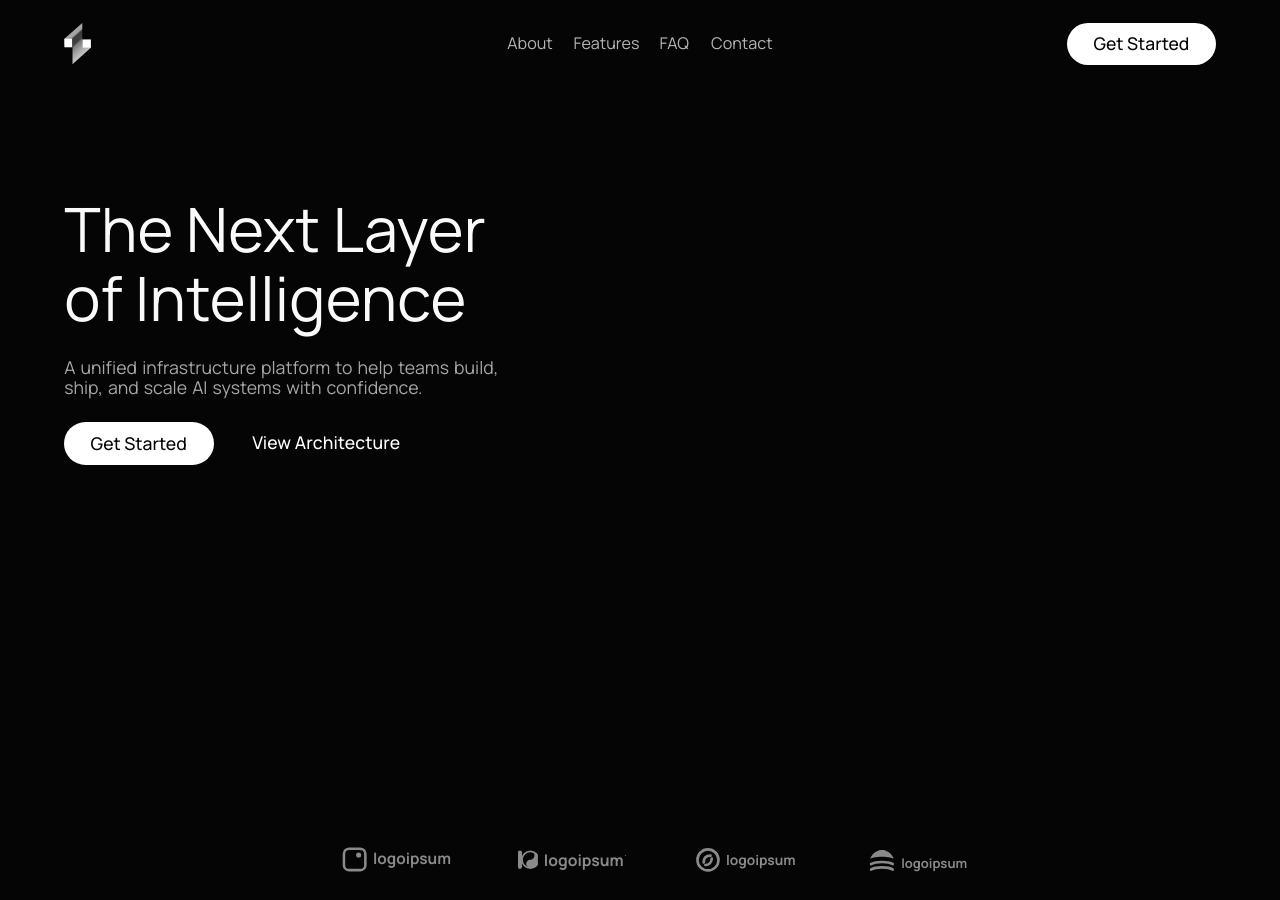
==== commit 720e75a2: "Replace with dark cinematic AI-infrastructure landing page Single-file index.html implementing the f" ====
--- a/index.html
+++ b/index.html
@@ -1,1498 +1,797 @@
-<!DOCTYPE html>
-<html lang="pt-BR">
+<!doctype html>
+<html lang="en">
 <head>
-  <meta charset="UTF-8" />
-  <meta name="viewport" content="width=device-width, initial-scale=1, viewport-fit=cover" />
-  <meta name="color-scheme" content="light dark" />
-  <meta name="theme-color" content="#f6f7f9" id="meta-theme-color" />
-  <meta name="description" content="Palavra Certa — jogo de adivinhação de palavras em português brasileiro, com partidas ilimitadas, inspirado em Termo/Wordle. 100% HTML, CSS e JavaScript, sem servidor." />
-  <link rel="icon" href="data:image/svg+xml,%3Csvg xmlns='http://www.w3.org/2000/svg' viewBox='0 0 100 100'%3E%3Ctext y='.9em' font-size='90'%3E%F0%9F%94%A4%3C/text%3E%3C/svg%3E" />
-  <title>Palavra Certa</title>
-  <style>
-    /* =========================================================
-       Palavra Certa — estilos
-       Tema claro/escuro via variáveis CSS, layout responsivo,
-       sem dependências externas.
-       ========================================================= */
-
+<meta charset="UTF-8" />
+<meta name="viewport" content="width=device-width, initial-scale=1, viewport-fit=cover" />
+<meta name="color-scheme" content="dark" />
+<meta name="theme-color" content="#050505" />
+<meta name="description" content="A unified infrastructure platform to help teams build, ship, and scale AI systems with confidence." />
+<title>The Next Layer of Intelligence</title>
+<link rel="icon" href="data:," />
+<link rel="preconnect" href="https://fonts.googleapis.com" />
+<link rel="preconnect" href="https://fonts.gstatic.com" crossorigin />
+<link href="https://fonts.googleapis.com/css2?family=Manrope:wght@200..800&display=swap" rel="stylesheet" />
+<style>
+  /* =========================================================
+     The Next Layer of Intelligence — dark cinematic AI landing
+     Single-file build: inline CSS + JS, no build step.
+     ========================================================= */
+
+  /* ---------- Reset ---------- */
+  *, *::before, *::after { box-sizing: border-box; }
+  html, body {
+    height: 100%;
+    margin: 0;
+    padding: 0;
+    background: #050505;
+    overflow: hidden;
+  }
+  body {
+    font-family: 'Manrope', system-ui, -apple-system, 'Segoe UI', sans-serif;
+    -webkit-font-smoothing: antialiased;
+    -moz-osx-font-smoothing: grayscale;
+    text-rendering: geometricPrecision;
+    color: #fafafa;
+  }
+  a { color: inherit; text-decoration: none; }
+  button { font: inherit; color: inherit; background: none; border: 0; padding: 0; cursor: pointer; }
+  ul { list-style: none; margin: 0; padding: 0; }
+  h1, p { margin: 0; }
+  svg { display: block; }
+  img { max-width: 100%; }
+
+  a:focus-visible, button:focus-visible {
+    outline: 2px solid #fff;
+    outline-offset: 3px;
+    border-radius: 4px;
+  }
+
+  /* ---------- Color tokens ---------- */
+  :root {
+    --ink: #fafafa;
+    --muted: #a7a6a6;
+    --nav: #b6b5b5;
+    --strip: #8b8a8a;
+    --pill: #ffffff;
+    --pill-ink: #050505;
+
+    /* ---------- Responsive unit system (reference canvas 1487 x 1058) ---------- */
+    --u: calc(100vh / 1058);
+    --uw: calc(100vw / 1487);
+    --h: clamp(var(--u), calc(var(--u) * .65 + var(--uw) * .35), calc(var(--u) * 1.16));
+  }
+  @supports (height: 100dvh) {
+    :root { --u: calc(100dvh / 1058); }
+  }
+
+  /* ---------- Stage ---------- */
+  .stage {
+    position: relative;
+    width: 100%;
+    height: 100vh;
+    height: 100dvh;
+    overflow: hidden;
+    background: #050505;
+  }
+
+  /* ---------- Background video plate ---------- */
+  .plate {
+    position: absolute;
+    inset: 0;
+    z-index: 1;
+    overflow: hidden;
+  }
+  .plate-video {
+    position: absolute;
+    left: 50%;
+    top: calc(1 * var(--u));
+    width: calc(1492 * var(--u));
+    height: calc(1054 * var(--u));
+    transform: translateX(calc(-50% - (0.5 * var(--u))));
+    object-fit: cover;
+    pointer-events: none;
+  }
+  .plate::after {
+    content: "";
+    position: absolute;
+    inset: 0;
+    pointer-events: none;
+    background-image:
+      linear-gradient(to bottom,
+        rgba(5,5,5,0) 78.8%, rgba(5,5,5,.23) 79.6%, rgba(5,5,5,.45) 81.4%,
+        rgba(5,5,5,.75) 83.3%, rgba(5,5,5,.84) 85.2%, rgba(5,5,5,.888) 88%,
+        rgba(5,5,5,.905) 91%, rgba(5,5,5,.96) 95%, #050505 100%),
+      linear-gradient(to right,
+        #050505 calc(50% - (746 * var(--u))),
+        transparent calc(50% - (676 * var(--u))),
+        transparent calc(50% + (676 * var(--u))),
+        #050505 calc(50% + (746 * var(--u))));
+  }
+
+  /* ---------- Header / topbar ---------- */
+  .topbar {
+    position: absolute;
+    inset: 0;
+    z-index: 4;
+  }
+
+  .brand {
+    position: absolute;
+    left: calc(75 * var(--u));
+    top: calc(27 * var(--u));
+    width: calc(31.5 * var(--u));
+    height: calc(48.5 * var(--u));
+    display: block;
+  }
+  .brand svg { width: 100%; height: 100%; }
+
+  .links {
+    position: absolute;
+    left: 50%;
+    top: calc(51 * var(--u));
+    transform: translate(-50%, -50%);
+    display: flex;
+    align-items: center;
+    font-size: calc(19.0 * var(--u));
+    font-weight: 400;
+    line-height: 1;
+    color: var(--nav);
+    white-space: nowrap;
+  }
+  .links a { color: var(--nav); transition: color .2s ease; }
+  .links a:hover { color: #fff; }
+  .links a:nth-child(2) { margin-left: calc(24.5 * var(--u)); }
+  .links a:nth-child(3) { margin-left: calc(23.5 * var(--u)); }
+  .links a:nth-child(4) { margin-left: calc(26.0 * var(--u)); }
+
+  .pill {
+    display: inline-flex;
+    align-items: center;
+    justify-content: center;
+    border-radius: 999px;
+    background: var(--pill);
+    color: var(--pill-ink);
+    line-height: 1;
+    transition: opacity .2s ease;
+  }
+  .pill:hover { opacity: .86; }
+  .pill span { display: inline-block; transform: translateY(calc(1 * var(--u))); }
+
+  .pill-nav {
+    position: absolute;
+    right: calc(75.4 * var(--u));
+    top: calc(27 * var(--u));
+    width: calc(175 * var(--u));
+    height: calc(49 * var(--u));
+    font-size: calc(20.6 * var(--u));
+    font-weight: 500;
+  }
+
+  .burger { display: none; }
+  .menu { display: none; }
+
+  /* ---------- Hero ---------- */
+  .hero {
+    position: absolute;
+    inset: 0;
+    z-index: 3;
+  }
+
+  .headline {
+    position: absolute;
+    left: calc(75.5 * var(--u));
+    top: calc(230.5 * var(--u));
+    margin: 0;
+    font-size: calc(71.6 * var(--h));
+    line-height: calc(80.5 * var(--h));
+    font-weight: 400;
+    letter-spacing: calc(0.3 * var(--h));
+    color: var(--ink);
+    white-space: nowrap;
+  }
+  .headline span { display: block; }
+
+  .sub {
+    position: absolute;
+    left: calc(75.5 * var(--u));
+    top: calc(230.5 * var(--u) + 189.0 * var(--h));
+    margin: 0;
+    font-size: calc(20.7 * var(--h));
+    line-height: calc(23.5 * var(--h));
+    font-weight: 400;
+    word-spacing: calc(1.8 * var(--h));
+    color: var(--muted);
+  }
+  .sub span { display: block; white-space: nowrap; }
+
+  .actions { position: absolute; inset: 0; }
+
+  .pill-cta {
+    position: absolute;
+    left: calc(74.9 * var(--u));
+    top: calc(230.5 * var(--u) + 264.5 * var(--h));
+    width: calc(175.6 * var(--h));
+    height: calc(50 * var(--h));
+    font-size: calc(20.6 * var(--h));
+    font-weight: 500;
+  }
+
+  .ghost {
+    position: absolute;
+    left: calc(74.9 * var(--u) + 220.6 * var(--h));
+    top: calc(230.5 * var(--u) + 279.5 * var(--h));
+    font-size: calc(20.6 * var(--h));
+    font-weight: 500;
+    letter-spacing: calc(0.12 * var(--h));
+    color: #fff;
+    line-height: 1;
+    transition: opacity .2s ease;
+  }
+  .ghost:hover { opacity: .75; }
+
+  /* ---------- Partner logo strip ---------- */
+  .logos {
+    position: absolute;
+    left: 50%;
+    top: 0;
+    height: 100%;
+    width: calc(741 * var(--u));
+    transform: translateX(calc(-50% + (20 * var(--u))));
+    color: var(--strip);
+    z-index: 3;
+  }
+  .lg { position: absolute; color: inherit; }
+  .lg .mark { position: absolute; left: 0; top: 0; color: inherit; }
+  .lg .word {
+    position: absolute;
+    font-family: 'IpsumMark', 'Manrope', sans-serif;
+    font-weight: 700;
+    line-height: 1;
+    white-space: nowrap;
+    color: inherit;
+  }
+  .lg .dot {
+    display: inline-block;
+    width: 0.09em;
+    height: 0.09em;
+    border-radius: 50%;
+    background: currentColor;
+    vertical-align: 0.62em;
+    margin-left: 0.06em;
+  }
+
+  .lg1 { left: calc(-0.5 * var(--u)); top: calc(994.7 * var(--u)); }
+  .lg1 .mark { width: calc(30.5 * var(--u)); height: calc(31 * var(--u)); }
+  .lg1 .word { left: calc(37 * var(--u)); top: calc(5.6 * var(--u)); font-size: calc(18.1 * var(--u)); }
+
+  .lg2 { left: calc(206.5 * var(--u)); top: calc(995.7 * var(--u)); }
+  .lg2 .mark { width: calc(24.5 * var(--u)); height: calc(30 * var(--u)); }
+  .lg2 .word { left: calc(31 * var(--u)); top: calc(7.3 * var(--u)); font-size: calc(18.5 * var(--u)); }
+
+  .lg3 { left: calc(416.5 * var(--u)); top: calc(996.7 * var(--u)); }
+  .lg3 .mark { width: calc(28.5 * var(--u)); height: calc(28 * var(--u)); }
+  .lg3 .word { left: calc(35 * var(--u)); top: calc(7.3 * var(--u)); font-size: calc(16.15 * var(--u)); }
+
+  .lg4 { left: calc(620.5 * var(--u)); top: calc(998.7 * var(--u)); }
+  .lg4 .mark { width: calc(28.5 * var(--u)); height: calc(25.5 * var(--u)); }
+  .lg4 .word { left: calc(37 * var(--u)); top: calc(8.3 * var(--u)); font-size: calc(15.3 * var(--u)); }
+
+  /* ---------- Entrance animations ---------- */
+  @keyframes rise {
+    from { opacity: 0; transform: translateY(calc(14 * var(--u))); }
+  }
+  @keyframes riseNav {
+    from { opacity: 0; transform: translate(-50%, calc(-50% + (14 * var(--u)))); }
+    to   { opacity: 1; transform: translate(-50%, -50%); }
+  }
+  @keyframes fade {
+    from { opacity: 0; }
+  }
+
+  @media (prefers-reduced-motion: no-preference) {
+    .brand, .pill-nav { animation: rise .8s cubic-bezier(.22,1,.36,1) both; }
+    .links { animation: riseNav .8s cubic-bezier(.22,1,.36,1) both; }
+    .headline { animation: rise .9s cubic-bezier(.22,1,.36,1) .06s both; }
+    .sub { animation: rise .9s cubic-bezier(.22,1,.36,1) .14s both; }
+    .pill-cta, .ghost { animation: rise .9s cubic-bezier(.22,1,.36,1) .22s both; }
+    .lg { animation: fade 1.1s ease .34s both; }
+  }
+
+  /* =========================================================
+     Portrait / narrow — flow layout
+     ========================================================= */
+  @media (max-aspect-ratio: 11/10) {
     :root {
-      color-scheme: light dark;
-
-      --bg: #f6f7f9;
-      --surface: #ffffff;
-      --surface-alt: #eef0f3;
-      --text: #1c1d21;
-      --text-muted: #6b7280;
-      --border: #e1e4e9;
-      --border-strong: #c3c8d1;
-
-      --accent: #4f46e5;
-      --accent-hover: #4338ca;
-      --accent-contrast: #ffffff;
-
-      --correct: #2f8a52;
-      --present: #ad7f0a;
-      --absent: #6b7280;
-      --tile-text: #ffffff;
-      --tile-border-empty: #d1d5db;
-      --tile-border-filled: #9aa2af;
-
-      --key-bg: #e2e5ea;
-      --key-text: #1c1d21;
-      --key-bg-hover: #d3d7dd;
-
-      --danger: #d64545;
-
-      --radius-sm: 6px;
-      --radius-md: 12px;
-      --radius-lg: 18px;
-      --shadow-sm: 0 1px 2px rgba(16, 24, 40, 0.08);
-      --shadow-md: 0 8px 28px rgba(16, 24, 40, 0.16);
-      --font: -apple-system, BlinkMacSystemFont, "Segoe UI", Roboto, Helvetica, Arial, sans-serif;
-    }
-
-    :root[data-theme="dark"] {
-      --bg: #101114;
-      --surface: #18191d;
-      --surface-alt: #212227;
-      --text: #f1f2f4;
-      --text-muted: #9498a1;
-      --border: #2c2e34;
-      --border-strong: #3d4048;
-
-      --accent: #8681f5;
-      --accent-hover: #9d98f7;
-      --accent-contrast: #101114;
-
-      --correct: #3a9d64;
-      --present: #c99a1d;
-      --absent: #5b6070;
-      --tile-border-empty: #3a3d44;
-      --tile-border-filled: #565a63;
-
-      --key-bg: #33363d;
-      --key-text: #f1f2f4;
-      --key-bg-hover: #40444c;
-
-      --shadow-sm: 0 1px 2px rgba(0, 0, 0, 0.35);
-      --shadow-md: 0 10px 32px rgba(0, 0, 0, 0.5);
-    }
-
-    @media (prefers-color-scheme: dark) {
-      :root:not([data-theme="light"]) {
-        --bg: #101114;
-        --surface: #18191d;
-        --surface-alt: #212227;
-        --text: #f1f2f4;
-        --text-muted: #9498a1;
-        --border: #2c2e34;
-        --border-strong: #3d4048;
-
-        --accent: #8681f5;
-        --accent-hover: #9d98f7;
-        --accent-contrast: #101114;
-
-        --correct: #3a9d64;
-        --present: #c99a1d;
-        --absent: #5b6070;
-        --tile-border-empty: #3a3d44;
-        --tile-border-filled: #565a63;
-
-        --key-bg: #33363d;
-        --key-text: #f1f2f4;
-        --key-bg-hover: #40444c;
-
-        --shadow-sm: 0 1px 2px rgba(0, 0, 0, 0.35);
-        --shadow-md: 0 10px 32px rgba(0, 0, 0, 0.5);
-      }
-    }
-
-    /* ---------- Reset básico ---------- */
-    *, *::before, *::after { box-sizing: border-box; }
-    html, body { height: 100%; }
-
-    body {
-      margin: 0;
+      --m: min(calc(100vw / 430), 1.34px);
+      --u: var(--m);
+    }
+
+    html, body { height: auto; min-height: 100%; overflow-y: auto; overflow-x: hidden; }
+    .stage {
+      height: auto;
+      min-height: 100vh;
       min-height: 100dvh;
-      background: var(--bg);
-      color: var(--text);
-      font-family: var(--font);
-      -webkit-font-smoothing: antialiased;
-      overflow-x: hidden;
       display: flex;
       flex-direction: column;
-      transition: background-color 0.2s ease, color 0.2s ease;
-    }
-
-    h1, h2, h3, p { margin: 0; }
-
-    button {
-      font: inherit;
-      color: inherit;
-      background: none;
-      border: none;
-      cursor: pointer;
-      -webkit-tap-highlight-color: transparent;
-    }
-
-    ul { list-style: none; margin: 0; padding: 0; }
-
-    .hidden { display: none !important; }
-
-    .sr-only {
+      padding-top: env(safe-area-inset-top, 0px);
+      padding-bottom: env(safe-area-inset-bottom, 0px);
+      padding-left: env(safe-area-inset-left, 0px);
+      padding-right: env(safe-area-inset-right, 0px);
+    }
+
+    .plate { position: fixed; inset: 0; z-index: 0; }
+    .plate-video {
       position: absolute;
-      width: 1px; height: 1px;
-      padding: 0; margin: -1px;
-      overflow: hidden;
-      clip: rect(0, 0, 0, 0);
-      white-space: nowrap;
-      border: 0;
-    }
-
-    :focus-visible {
-      outline: 2px solid var(--accent);
-      outline-offset: 2px;
-      border-radius: 4px;
-    }
-
-    @media (prefers-reduced-motion: reduce) {
-      *, *::before, *::after {
-        animation-duration: 0.001ms !important;
-        animation-iteration-count: 1 !important;
-        transition-duration: 0.001ms !important;
-      }
-    }
-
-    /* ---------- Layout geral ---------- */
-    .app-shell {
-      flex: 1;
-      display: flex;
-      flex-direction: column;
-      min-height: 100dvh;
+      inset: 0;
+      left: 0;
+      top: 0;
       width: 100%;
-      max-width: 560px;
-      margin: 0 auto;
-      padding-inline: clamp(10px, 4vw, 20px);
-    }
-
-    .app-header {
+      height: 100%;
+      transform: none;
+      object-fit: cover;
+      object-position: 43% center;
+    }
+    .plate::after {
+      background-image:
+        linear-gradient(to bottom,
+          rgba(5,5,5,.72) 0%, rgba(5,5,5,.34) 24%, rgba(5,5,5,.34) 56%,
+          rgba(5,5,5,.80) 82%, rgba(5,5,5,.97) 94%, #050505 100%),
+        linear-gradient(to right,
+          rgba(5,5,5,.86) 0%, rgba(5,5,5,.66) 42%, rgba(5,5,5,.20) 78%, rgba(5,5,5,.10) 100%);
+    }
+
+    /* -- topbar -- */
+    .topbar {
+      position: relative;
+      inset: auto;
+      flex: 0 0 auto;
+      height: calc(92 * var(--u));
       display: flex;
       align-items: center;
-      justify-content: space-between;
-      padding-block: 14px;
-      flex-shrink: 0;
-    }
-
-    .brand { display: flex; align-items: center; gap: 8px; }
-    .brand-mark { font-size: 1.25rem; }
-    .brand-name {
-      font-size: clamp(1.05rem, 4vw, 1.35rem);
-      font-weight: 800;
-      letter-spacing: -0.01em;
-    }
-    .brand-name strong { color: var(--accent); font-weight: 800; }
-
-    .header-actions { display: flex; gap: 4px; }
-
-    .icon-btn {
-      width: 40px; height: 40px;
-      display: flex; align-items: center; justify-content: center;
-      font-size: 1.1rem;
-      border-radius: 50%;
-      transition: background-color 0.15s ease, transform 0.1s ease;
-    }
-    .icon-btn:hover { background: var(--surface-alt); }
-    .icon-btn:active { transform: scale(0.92); }
-
-    .app-main {
-      flex: 1;
+      padding: 0 calc(24 * var(--u));
+      z-index: 20;
+    }
+    .brand {
+      position: relative;
+      left: auto; top: auto;
+      width: calc(27 * var(--u));
+      height: calc(41.6 * var(--u));
+    }
+    .links, .pill-nav { display: none; }
+
+    .burger {
       display: flex;
       flex-direction: column;
       align-items: center;
       justify-content: center;
-      width: 100%;
-      padding-block: 4px 16px;
-      min-height: 0;
-    }
-
-    .screen { width: 100%; display: flex; flex-direction: column; align-items: center; }
-
-    /* ---------- Tela inicial ---------- */
-    .setup-screen { gap: 20px; text-align: center; padding-block: 8px 24px; }
-
-    .setup-title {
-      font-size: clamp(1.5rem, 6vw, 2.1rem);
-      font-weight: 800;
-      letter-spacing: -0.01em;
-    }
-
-    .setup-subtitle {
-      color: var(--text-muted);
-      font-size: 0.96rem;
-      max-width: 380px;
-      line-height: 1.5;
-    }
-    .setup-subtitle strong { color: var(--text); }
-
-    .option-group {
-      display: flex;
-      flex-direction: column;
-      align-items: center;
-      gap: 10px;
-      width: 100%;
-    }
-
-    .option-label {
-      font-size: 0.76rem;
-      font-weight: 700;
-      text-transform: uppercase;
-      letter-spacing: 0.07em;
-      color: var(--text-muted);
-    }
-
-    .pill-group {
-      display: flex;
-      gap: 8px;
-      flex-wrap: wrap;
-      justify-content: center;
-    }
-
-    .pill {
-      min-width: 52px;
-      height: 44px;
-      padding-inline: 16px;
+      gap: calc(6 * var(--u));
+      margin-left: auto;
+      width: calc(46 * var(--u));
+      height: calc(46 * var(--u));
       border-radius: 999px;
-      border: 1.5px solid var(--border-strong);
-      background: var(--surface);
-      color: var(--text);
-      font-weight: 700;
-      font-size: 0.95rem;
-      transition: background-color 0.15s ease, border-color 0.15s ease, color 0.15s ease, transform 0.1s ease;
-    }
-    .pill:hover { border-color: var(--accent); }
-    .pill:active { transform: scale(0.96); }
-    .pill.selected {
-      background: var(--accent);
-      border-color: var(--accent);
-      color: var(--accent-contrast);
-    }
-
-    .btn-primary {
-      min-height: 50px;
-      padding-inline: 32px;
-      border-radius: var(--radius-md);
-      background: var(--accent);
-      color: var(--accent-contrast);
-      font-weight: 700;
-      font-size: 1rem;
-      letter-spacing: 0.02em;
-      box-shadow: var(--shadow-sm);
-      transition: background-color 0.15s ease, transform 0.1s ease;
-    }
-    .btn-primary:hover { background: var(--accent-hover); }
-    .btn-primary:active { transform: scale(0.97); }
-
-    .btn-text {
-      color: var(--text-muted);
-      font-size: 0.86rem;
-      text-decoration: underline;
-      text-underline-offset: 3px;
-      padding: 8px;
-    }
-    .btn-text:hover { color: var(--text); }
-
-    .mini-rules {
-      display: flex;
-      flex-direction: column;
-      gap: 8px;
-      align-items: flex-start;
-      background: var(--surface);
-      border: 1px solid var(--border);
-      border-radius: var(--radius-md);
-      padding: 14px 18px;
-      margin-top: 2px;
-    }
-
-    .mini-rule {
-      display: flex;
-      align-items: center;
-      gap: 10px;
-      font-size: 0.83rem;
-      color: var(--text-muted);
-    }
-
-    .mini-tile {
-      width: 26px; height: 26px;
-      display: flex; align-items: center; justify-content: center;
-      border-radius: 5px;
-      font-weight: 700;
-      font-size: 0.82rem;
-      color: var(--tile-text);
-      flex-shrink: 0;
-    }
-    .mini-tile-correct { background: var(--correct); }
-    .mini-tile-present { background: var(--present); }
-    .mini-tile-absent { background: var(--absent); }
-
-    /* ---------- Tela de jogo / tabuleiro ---------- */
-    .game-screen { gap: 16px; flex: 1; justify-content: center; }
-
-    .board {
-      --cols: 5;
-      display: grid;
-      grid-template-columns: repeat(var(--cols), 1fr);
-      gap: clamp(5px, 1.6vw, 8px);
-      width: min(100%, calc(var(--cols) * 62px + (var(--cols) - 1) * 8px));
-      margin-inline: auto;
-    }
-
-    .tile {
-      aspect-ratio: 1 / 1;
-      min-width: 0;
-      display: flex;
+      background: rgba(255,255,255,.06);
+      border: 1px solid rgba(255,255,255,.14);
+      -webkit-backdrop-filter: blur(10px);
+      backdrop-filter: blur(10px);
+      position: relative;
+      z-index: 60;
+    }
+    .burger i {
+      display: block;
+      width: calc(18 * var(--u));
+      height: 2px;
+      background: #fff;
+      border-radius: 2px;
+      transition: transform .3s cubic-bezier(.22,1,.36,1), opacity .3s ease;
+    }
+    .stage.is-open .burger i:first-child { transform: translateY(calc(4.3 * var(--m))) rotate(45deg); }
+    .stage.is-open .burger i:last-child { transform: translateY(calc(-4.3 * var(--m))) rotate(-45deg); }
+
+    /* -- mobile menu overlay -- */
+    .menu {
+      display: flex;
+      position: fixed;
+      inset: 0;
+      z-index: 50;
       align-items: center;
       justify-content: center;
-      border: 2px solid var(--tile-border-empty);
-      border-radius: var(--radius-sm);
-      font-size: clamp(1.1rem, 5.5vw, 1.9rem);
-      font-weight: 700;
-      color: var(--text);
-      background: var(--surface);
+      background:
+        linear-gradient(180deg, rgba(5,5,5,.97), rgba(5,5,5,.99) 55%, #050505 100%);
+      -webkit-backdrop-filter: blur(18px);
+      backdrop-filter: blur(18px);
+      opacity: 0;
+      visibility: hidden;
+      transition: opacity .42s cubic-bezier(.22,1,.36,1), visibility 0s linear .42s;
+    }
+    .stage.is-open .menu {
+      opacity: 1;
+      visibility: visible;
+      transition: opacity .42s cubic-bezier(.22,1,.36,1), visibility 0s linear 0s;
+    }
+    .menu-inner {
+      width: 100%;
+      max-width: 520px;
+      padding: 0 calc(40 * var(--m));
+    }
+    .menu-eyebrow {
+      font-size: calc(14 * var(--m));
+      letter-spacing: .2em;
       text-transform: uppercase;
-      user-select: none;
-      transition: border-color 0.1s ease, background-color 0.1s ease;
-    }
-
-    .tile[data-state="filled"] { border-color: var(--tile-border-filled); }
-
-    .tile[data-state="correct"],
-    .tile[data-state="present"],
-    .tile[data-state="absent"] {
-      color: var(--tile-text);
-      border-color: transparent;
-    }
-    .tile[data-state="correct"] { background: var(--correct); }
-    .tile[data-state="present"] { background: var(--present); }
-    .tile[data-state="absent"] { background: var(--absent); }
-
-    .tile.pop { animation: tilePop 0.1s ease; }
-    @keyframes tilePop {
-      0% { transform: scale(1); }
-      40% { transform: scale(1.08); }
-      100% { transform: scale(1); }
-    }
-
-    .tile.flip { animation: tileFlip 0.3s ease; }
-    @keyframes tileFlip {
-      0% { transform: rotateX(0deg); }
-      50% { transform: rotateX(90deg); }
-      100% { transform: rotateX(0deg); }
-    }
-
-    .tile.bounce { animation: tileBounce 0.5s ease; }
-    @keyframes tileBounce {
-      0%, 100% { transform: translateY(0); }
-      30% { transform: translateY(-22%); }
-      50% { transform: translateY(0); }
-      65% { transform: translateY(-8%); }
-      80% { transform: translateY(0); }
-    }
-
-    .tile.shake { animation: tileShake 0.4s ease; }
-    @keyframes tileShake {
-      10%, 90% { transform: translateX(-1px); }
-      20%, 80% { transform: translateX(2px); }
-      30%, 50%, 70% { transform: translateX(-4px); }
-      40%, 60% { transform: translateX(4px); }
-    }
-
-    /* ---------- Teclado virtual ---------- */
-    .keyboard {
-      width: min(100%, 500px);
-      margin: 0 auto;
-      padding-block: 10px calc(10px + env(safe-area-inset-bottom));
+      color: var(--muted);
+      margin: 0 0 calc(18 * var(--m));
+      opacity: 0;
+      transform: translateY(10px);
+      transition: opacity .5s cubic-bezier(.22,1,.36,1), transform .5s cubic-bezier(.22,1,.36,1);
+    }
+    .menu-list {
       display: flex;
       flex-direction: column;
-      gap: 8px;
-      flex-shrink: 0;
-    }
-
-    .keyboard-row {
-      display: flex;
-      gap: 6px;
+      margin: 0 0 calc(36 * var(--m));
+    }
+    .menu-list li {
+      opacity: 0;
+      transform: translateY(10px);
+      transition: opacity .5s cubic-bezier(.22,1,.36,1), transform .5s cubic-bezier(.22,1,.36,1);
+      border-bottom: 1px solid rgba(255,255,255,.08);
+    }
+    .menu-list a {
+      display: flex;
+      align-items: center;
+      justify-content: space-between;
+      gap: 1em;
+      font-size: max(25px, calc(31 * var(--m)));
+      font-weight: 500;
+      color: var(--ink);
+      padding: calc(12 * var(--m)) 0;
+    }
+    .menu-list a::after {
+      content: "";
+      flex: none;
+      width: .5em;
+      height: .5em;
+      border-right: 2px solid var(--muted);
+      border-bottom: 2px solid var(--muted);
+      transform: rotate(-45deg);
+    }
+    .menu-foot {
+      display: flex;
+      flex-direction: column;
+      align-items: flex-start;
+      gap: calc(16 * var(--m));
+      opacity: 0;
+      transform: translateY(10px);
+      transition: opacity .5s cubic-bezier(.22,1,.36,1), transform .5s cubic-bezier(.22,1,.36,1);
+    }
+    .menu-foot .pill {
+      width: calc(180 * var(--m));
+      height: calc(52 * var(--m));
+      font-size: calc(18 * var(--m));
+    }
+    .menu-foot .ghost {
+      position: static;
+      font-size: calc(18 * var(--m));
+      letter-spacing: 0;
+      color: var(--muted);
+    }
+
+    .stage.is-open .menu-eyebrow    { opacity: 1; transform: none; transition-delay: .06s; }
+    .stage.is-open .menu-list li:nth-child(1) { opacity: 1; transform: none; transition-delay: .10s; }
+    .stage.is-open .menu-list li:nth-child(2) { opacity: 1; transform: none; transition-delay: .16s; }
+    .stage.is-open .menu-list li:nth-child(3) { opacity: 1; transform: none; transition-delay: .22s; }
+    .stage.is-open .menu-list li:nth-child(4) { opacity: 1; transform: none; transition-delay: .28s; }
+    .stage.is-open .menu-foot       { opacity: 1; transform: none; transition-delay: .34s; }
+
+    /* -- hero -- */
+    .hero {
+      position: relative;
+      inset: auto;
+      flex: 1 1 auto;
+      display: flex;
+      flex-direction: column;
       justify-content: center;
-    }
-
-    .key {
-      flex: 1;
-      min-width: 0;
-      height: 52px;
+      padding: calc(18 * var(--u)) calc(30 * var(--u));
+    }
+    .headline {
+      position: relative;
+      left: auto; top: auto;
+      font-size: calc(40 * var(--u));
+      line-height: 1.14;
+      letter-spacing: 0;
+      white-space: normal;
+    }
+    .headline span { display: inline; }
+    .headline span:first-child::after { content: " "; }
+
+    .sub {
+      position: relative;
+      left: auto; top: auto;
+      margin-top: calc(16 * var(--u));
+      font-size: calc(15 * var(--u));
+      line-height: 1.55;
+      word-spacing: normal;
+    }
+    .sub span { display: inline; white-space: normal; }
+    .sub span:first-child::after { content: " "; }
+
+    .actions {
+      position: relative;
+      inset: auto;
       display: flex;
       align-items: center;
+      flex-wrap: wrap;
+      gap: calc(16 * var(--u)) calc(24 * var(--u));
+      margin-top: calc(26 * var(--u));
+    }
+    .pill-cta {
+      position: relative;
+      left: auto; top: auto;
+      width: calc(150 * var(--u));
+      height: calc(46 * var(--u));
+      font-size: calc(15.5 * var(--u));
+    }
+    .ghost {
+      position: relative;
+      left: auto; top: auto;
+      font-size: calc(15.5 * var(--u));
+    }
+
+    /* -- partner logo grid: 2x2 -- */
+    .logos {
+      position: relative;
+      left: auto; top: auto; height: auto; width: auto;
+      transform: none;
+      flex: 0 0 auto;
+      display: grid;
+      grid-template-columns: 1fr 1fr;
+      gap: calc(22 * var(--u)) calc(18 * var(--u));
+      padding: calc(26 * var(--u)) calc(30 * var(--u));
+    }
+    .lg {
+      position: relative;
+      left: auto !important; top: auto !important;
+      display: flex;
+      align-items: center;
+      gap: calc(10 * var(--u));
+    }
+    .lg .mark {
+      position: relative;
+      left: auto; top: auto;
+      width: calc(26 * var(--u)) !important;
+      height: calc(26 * var(--u)) !important;
+      flex: none;
+    }
+    .lg .word {
+      position: relative;
+      left: auto; top: auto;
+      font-size: calc(14.5 * var(--u)) !important;
+    }
+  }
+
+  /* =========================================================
+     Tablet band: >= 600px wide, still portrait-ish aspect
+     ========================================================= */
+  @media (min-width: 600px) and (max-aspect-ratio: 11/10) {
+    :root {
+      --m: min(calc(100vw / 860), calc(100vh / 760), 1.25px);
+    }
+
+    .plate-video { object-position: 44% center; }
+    .plate::after {
+      background-image:
+        linear-gradient(to bottom,
+          rgba(5,5,5,.66) 0%, rgba(5,5,5,.28) 24%, rgba(5,5,5,.30) 56%,
+          rgba(5,5,5,.78) 82%, rgba(5,5,5,.96) 94%, #050505 100%),
+        linear-gradient(to right,
+          rgba(5,5,5,.84) 0%, rgba(5,5,5,.60) 42%, rgba(5,5,5,.16) 78%, rgba(5,5,5,.06) 100%);
+    }
+
+    .headline {
+      font-size: calc(58 * var(--u));
+      line-height: 1.08;
+      white-space: nowrap;
+    }
+    .headline span { display: block; }
+    .headline span:first-child::after { content: ""; }
+
+    .sub {
+      font-size: calc(19 * var(--u));
+      line-height: 1.5;
+      margin-top: calc(22 * var(--u));
+    }
+    .sub span { display: block; white-space: nowrap; }
+    .sub span:first-child::after { content: ""; }
+
+    .pill-cta { width: calc(178 * var(--u)); height: calc(52 * var(--u)); font-size: calc(19 * var(--u)); }
+    .ghost { font-size: calc(19 * var(--u)); }
+
+    .logos {
+      grid-template-columns: repeat(4, auto);
       justify-content: center;
-      border-radius: var(--radius-sm);
-      background: var(--key-bg);
-      color: var(--key-text);
-      font-weight: 700;
-      font-size: clamp(0.7rem, 3.6vw, 0.95rem);
-      transition: background-color 0.15s ease, transform 0.1s ease;
-    }
-    .key:hover { background: var(--key-bg-hover); }
-    .key:active { transform: scale(0.92); }
-
-    .key-wide { flex: 1.6; font-size: clamp(0.62rem, 3vw, 0.78rem); }
-
-    .key[data-state="correct"] { background: var(--correct); color: var(--tile-text); }
-    .key[data-state="present"] { background: var(--present); color: var(--tile-text); }
-    .key[data-state="absent"] { background: var(--absent); color: var(--tile-text); opacity: 0.75; }
-
-    /* ---------- Toast ---------- */
-    .toast {
-      position: fixed;
-      top: 14px;
-      left: 50%;
-      transform: translate(-50%, -14px);
-      background: var(--text);
-      color: var(--bg);
-      padding: 10px 18px;
-      border-radius: var(--radius-sm);
-      font-size: 0.86rem;
-      font-weight: 600;
-      box-shadow: var(--shadow-md);
-      opacity: 0;
-      pointer-events: none;
-      z-index: 60;
-      transition: opacity 0.2s ease, transform 0.2s ease;
-      max-width: min(90vw, 320px);
-      text-align: center;
-    }
-    .toast.show { opacity: 1; transform: translate(-50%, 0); }
-
-    /* ---------- Overlays (resultado / estatísticas) ---------- */
-    .overlay {
-      position: fixed;
-      inset: 0;
-      background: rgba(10, 11, 14, 0.55);
-      display: flex;
       align-items: center;
-      justify-content: center;
-      padding: 16px;
-      z-index: 40;
-      opacity: 0;
-      transition: opacity 0.2s ease;
-    }
-    .overlay.show { opacity: 1; }
-
-    .card {
-      background: var(--surface);
-      border-radius: var(--radius-lg);
-      box-shadow: var(--shadow-md);
-      padding: 26px 22px;
-      width: 100%;
-      max-width: 380px;
-      max-height: min(88vh, 640px);
-      overflow-y: auto;
-      position: relative;
-      transform: translateY(8px) scale(0.98);
-      opacity: 0;
-      transition: transform 0.22s ease, opacity 0.22s ease;
-    }
-    .overlay.show .card { transform: translateY(0) scale(1); opacity: 1; }
-
-    .result-card { text-align: center; }
-    .result-title { font-size: 1.4rem; font-weight: 800; margin-bottom: 8px; }
-    .result-title.result-title-win { color: var(--correct); }
-    .result-title.result-title-lose { color: var(--danger); }
-
-    .result-detail {
-      color: var(--text-muted);
-      font-size: 0.94rem;
-      margin-bottom: 18px;
-      line-height: 1.5;
-    }
-    .result-detail strong { color: var(--text); letter-spacing: 0.03em; }
-
-    .mini-stats {
-      display: grid;
-      grid-template-columns: repeat(4, 1fr);
-      gap: 8px;
-      margin-bottom: 22px;
-    }
-    .mini-stats div { display: flex; flex-direction: column; gap: 2px; }
-    .mini-stats strong { font-size: 1.1rem; font-weight: 800; }
-    .mini-stats span { font-size: 0.63rem; color: var(--text-muted); text-transform: uppercase; letter-spacing: 0.03em; }
-
-    .result-actions { display: flex; flex-direction: column; gap: 10px; align-items: center; }
-    .result-actions .btn-primary { width: 100%; }
-
-    .close-btn { position: absolute; top: 12px; right: 12px; }
-
-    .stats-title { font-size: 1.25rem; font-weight: 800; margin-bottom: 18px; text-align: center; }
-    .stats-subtitle { font-size: 0.92rem; font-weight: 700; margin: 20px 0 10px; }
-
-    .stats-grid {
-      display: grid;
-      grid-template-columns: repeat(3, 1fr);
-      gap: 10px;
-    }
-    .stat-box {
-      background: var(--surface-alt);
-      border-radius: var(--radius-sm);
-      padding: 12px 6px;
-      display: flex;
-      flex-direction: column;
-      align-items: center;
-      gap: 4px;
-    }
-    .stat-box strong { font-size: 1.2rem; font-weight: 800; }
-    .stat-box span { font-size: 0.63rem; color: var(--text-muted); text-align: center; line-height: 1.2; }
-
-    .distribution { display: flex; flex-direction: column; gap: 6px; }
-    .dist-row { display: flex; align-items: center; gap: 8px; }
-    .dist-label { width: 14px; font-size: 0.8rem; font-weight: 700; color: var(--text-muted); flex-shrink: 0; }
-    .dist-bar-wrap { flex: 1; background: var(--surface-alt); border-radius: 4px; height: 20px; overflow: hidden; }
-    .dist-bar { height: 100%; background: var(--correct); border-radius: 4px; transition: width 0.4s ease; }
-    .dist-count { width: 22px; text-align: right; font-size: 0.8rem; font-weight: 700; color: var(--text); flex-shrink: 0; }
-
-    .history-list { display: flex; flex-direction: column; gap: 6px; }
-    .history-item {
-      display: flex;
-      align-items: center;
-      gap: 10px;
-      font-size: 0.84rem;
-      padding: 8px 10px;
-      background: var(--surface-alt);
-      border-radius: var(--radius-sm);
-    }
-    .history-icon { font-size: 0.88rem; }
-    .history-word { font-weight: 700; letter-spacing: 0.03em; flex: 1; }
-    .history-meta { color: var(--text-muted); font-size: 0.73rem; text-align: right; }
-    .history-empty { color: var(--text-muted); font-size: 0.84rem; text-align: center; padding: 12px; }
-
-    /* ---------- Ajustes finos para telas pequenas ---------- */
-    @media (max-width: 380px) {
-      .pill { min-width: 44px; padding-inline: 10px; font-size: 0.88rem; }
-      .key { height: 46px; }
-      .icon-btn { width: 36px; height: 36px; font-size: 1rem; }
-    }
-
-    @media (max-height: 640px) {
-      .app-header { padding-block: 8px; }
-      .key { height: 44px; }
-      .keyboard { gap: 6px; padding-block: 6px calc(6px + env(safe-area-inset-bottom)); }
-    }
-  </style>
+      gap: 0 calc(40 * var(--u));
+      padding: calc(30 * var(--u));
+    }
+    .lg .mark { width: calc(29 * var(--u)) !important; height: calc(29 * var(--u)) !important; }
+    .lg .word { font-size: calc(16.5 * var(--u)) !important; }
+  }
+
+  @media (prefers-reduced-motion: reduce) {
+    .menu,
+    .menu-eyebrow,
+    .menu-list li,
+    .menu-foot,
+    .burger i {
+      transition-duration: .001s !important;
+    }
+  }
+</style>
 </head>
 <body>
-  <div id="toast" class="toast" role="status" aria-live="polite"></div>
-  <div id="sr-announcer" class="sr-only" aria-live="polite"></div>
-
-  <div class="app-shell">
-    <header class="app-header">
-      <div class="brand">
-        <span class="brand-mark" aria-hidden="true">🔤</span>
-        <h1 class="brand-name">Palavra<strong>Certa</strong></h1>
+  <div class="stage" id="stage">
+
+    <div class="plate">
+      <video class="plate-video" autoplay muted loop playsinline preload="auto" aria-hidden="true">
+        <source src="https://d8j0ntlcm91z4.cloudfront.net/user_38xzZboKViGWJOttwIXH07lWA1P/hf_20260808_112712_da9d53df-6d27-4b12-bdf6-aa9dc2622bdf.mp4" type="video/mp4">
+      </video>
+    </div>
+
+    <header class="topbar">
+      <a class="brand" href="#" aria-label="Home">
+        <svg viewBox="0 0 31.5 48.5" fill="none" xmlns="http://www.w3.org/2000/svg" aria-hidden="true" focusable="false">
+          <defs>
+            <linearGradient id="bg1" x1="8" y1="0" x2="34.1" y2="28.9" gradientUnits="userSpaceOnUse">
+              <stop offset="0" stop-color="#9e9e9e"/>
+              <stop offset="0.28" stop-color="#a6a6a6"/>
+              <stop offset="0.34" stop-color="#a3a3a3"/>
+              <stop offset="0.40" stop-color="#3a3a3a"/>
+              <stop offset="0.55" stop-color="#414141"/>
+              <stop offset="0.60" stop-color="#7a7a7a"/>
+              <stop offset="0.68" stop-color="#8e8e8e"/>
+              <stop offset="0.80" stop-color="#a9a9a9"/>
+              <stop offset="0.95" stop-color="#c4c4c4"/>
+              <stop offset="1" stop-color="#cccccc"/>
+            </linearGradient>
+          </defs>
+          <path d="M21.5 0 L21.5 19.5 L31.5 19.5 L31.5 29 L10 48.5 L10 28.5 L0.5 28.5 L0.5 18.5 Z" fill="url(#bg1)"/>
+          <rect x="0.5" y="18.5" width="9" height="10" fill="#fdfdfd"/>
+          <rect x="22" y="19.5" width="9.5" height="9.5" fill="#fdfdfd"/>
+        </svg>
+      </a>
+
+      <nav class="links" aria-label="Primary">
+        <a href="#about">About</a>
+        <a href="#features">Features</a>
+        <a href="#faq">FAQ</a>
+        <a href="#contact">Contact</a>
+      </nav>
+
+      <a class="pill pill-nav" href="#get-started"><span>Get Started</span></a>
+
+      <button class="burger" id="burger" type="button" aria-expanded="false" aria-controls="menu" aria-label="Open menu">
+        <i></i><i></i>
+      </button>
+    </header>
+
+    <nav class="menu" id="menu" aria-label="Mobile" aria-hidden="true">
+      <div class="menu-inner">
+        <p class="menu-eyebrow">Menu</p>
+        <ul class="menu-list">
+          <li><a href="#about">About</a></li>
+          <li><a href="#features">Features</a></li>
+          <li><a href="#faq">FAQ</a></li>
+          <li><a href="#contact">Contact</a></li>
+        </ul>
+        <div class="menu-foot">
+          <a class="pill" href="#get-started"><span>Get Started</span></a>
+          <a class="ghost" href="#architecture">View Architecture</a>
+        </div>
       </div>
-      <div class="header-actions">
-        <button id="btn-new" class="icon-btn hidden" type="button" aria-label="Novo jogo (voltar às configurações)" title="Novo jogo">
-          <span aria-hidden="true">🔁</span>
-        </button>
-        <button id="btn-stats" class="icon-btn" type="button" aria-label="Ver estatísticas" title="Estatísticas">
-          <span aria-hidden="true">📊</span>
-        </button>
-        <button id="btn-theme" class="icon-btn" type="button" aria-label="Alternar tema" title="Alternar tema">
-          <span id="theme-icon" aria-hidden="true">🌙</span>
-        </button>
+    </nav>
+
+    <main class="hero">
+      <h1 class="headline"><span>The Next Layer</span><span>of Intelligence</span></h1>
+      <p class="sub">
+        <span>A unified infrastructure platform to help teams build,</span><span>ship, and scale AI systems with confidence.</span>
+      </p>
+      <div class="actions">
+        <a class="pill pill-cta" href="#get-started"><span>Get Started</span></a>
+        <a class="ghost" href="#architecture">View Architecture</a>
       </div>
-    </header>
-
-    <main class="app-main">
-      <!-- ==================== TELA INICIAL ==================== -->
-      <section id="setup-screen" class="screen setup-screen">
-        <h2 class="setup-title">Descubra a palavra.</h2>
-        <p class="setup-subtitle">Você tem <strong>6 tentativas</strong> para descobrir a palavra secreta. Partidas ilimitadas, o dia todo.</p>
-
-        <div class="option-group">
-          <span class="option-label" id="length-label">Escolha o tamanho</span>
-          <div class="pill-group" id="length-options" role="group" aria-labelledby="length-label">
-            <button class="pill" type="button" data-length="4" aria-pressed="false">4</button>
-            <button class="pill" type="button" data-length="5" aria-pressed="false">5</button>
-            <button class="pill" type="button" data-length="6" aria-pressed="false">6</button>
-            <button class="pill" type="button" data-length="7" aria-pressed="false">7</button>
-          </div>
-        </div>
-
-        <div class="option-group">
-          <span class="option-label" id="difficulty-label">Escolha a dificuldade</span>
-          <div class="pill-group" id="difficulty-options" role="group" aria-labelledby="difficulty-label">
-            <button class="pill" type="button" data-difficulty="facil" aria-pressed="false">Fácil</button>
-            <button class="pill" type="button" data-difficulty="normal" aria-pressed="false">Normal</button>
-            <button class="pill" type="button" data-difficulty="dificil" aria-pressed="false">Difícil</button>
-          </div>
-        </div>
-
-        <button id="btn-start" class="btn-primary" type="button">Começar</button>
-
-        <div class="mini-rules">
-          <div class="mini-rule"><span class="mini-tile mini-tile-correct" aria-hidden="true">A</span> Letra certa, posição certa</div>
-          <div class="mini-rule"><span class="mini-tile mini-tile-present" aria-hidden="true">A</span> Letra certa, posição errada</div>
-          <div class="mini-rule"><span class="mini-tile mini-tile-absent" aria-hidden="true">A</span> Letra não está na palavra</div>
-        </div>
-      </section>
-
-      <!-- ==================== TELA DE JOGO ==================== -->
-      <section id="game-screen" class="screen game-screen hidden">
-        <div id="board" class="board" role="group" aria-label="Tabuleiro do jogo"></div>
-      </section>
     </main>
 
-    <div id="keyboard" class="keyboard hidden" role="group" aria-label="Teclado virtual"></div>
-  </div>
-
-  <!-- ==================== RESULTADO DA PARTIDA ==================== -->
-  <div id="result-overlay" class="overlay hidden">
-    <div class="card result-card" role="dialog" aria-modal="true" aria-labelledby="result-title">
-      <p id="result-title" class="result-title"></p>
-      <p id="result-detail" class="result-detail"></p>
-      <div id="result-stats-mini" class="mini-stats"></div>
-      <div class="result-actions">
-        <button id="btn-play-again" class="btn-primary" type="button">Jogar novamente</button>
-        <button id="btn-change-settings" class="btn-text" type="button">Trocar tamanho / dificuldade</button>
+    <div class="logos">
+      <div class="lg lg1">
+        <svg class="mark" viewBox="0 0 30 31" fill="none" xmlns="http://www.w3.org/2000/svg" aria-hidden="true" focusable="false">
+          <mask id="bite1">
+            <rect x="0" y="0" width="30" height="31" fill="#fff"/>
+            <circle cx="19.5" cy="10.5" r="5.1" fill="#000"/>
+          </mask>
+          <rect x="2.2" y="3.2" width="25.2" height="25.2" rx="6.2" stroke="currentColor" stroke-width="3" mask="url(#bite1)"/>
+          <circle cx="19.5" cy="10.5" r="3" fill="currentColor"/>
+        </svg>
+        <span class="word">logoipsum</span>
+      </div>
+
+      <div class="lg lg2">
+        <svg class="mark" viewBox="0 0 25 30" fill="none" xmlns="http://www.w3.org/2000/svg" aria-hidden="true" focusable="false">
+          <rect x="0" y="4" width="5" height="22" rx="2.5" fill="currentColor"/>
+          <circle cx="15" cy="15" r="10" stroke="currentColor" stroke-width="2"/>
+          <path d="M15 5 A10 10 0 0 1 15 25 A5 5 0 0 1 15 15 A5 5 0 0 0 15 5 Z" fill="currentColor"/>
+        </svg>
+        <span class="word">logoipsum<i class="dot"></i></span>
+      </div>
+
+      <div class="lg lg3">
+        <svg class="mark" viewBox="0 0 28 28" fill="none" xmlns="http://www.w3.org/2000/svg" aria-hidden="true" focusable="false">
+          <circle cx="14" cy="14" r="12.35" stroke="currentColor" stroke-width="3.1"/>
+          <path d="M9 17 C9 12 12 9 17 9" stroke="currentColor" stroke-width="3.1" stroke-linecap="round"/>
+          <path d="M11 20 C15 20 18 17 18.5 12.5" stroke="currentColor" stroke-width="3.1" stroke-linecap="round"/>
+        </svg>
+        <span class="word">logoipsum</span>
+      </div>
+
+      <div class="lg lg4">
+        <svg class="mark" viewBox="0 0 28 25.5" fill="none" xmlns="http://www.w3.org/2000/svg" aria-hidden="true" focusable="false">
+          <path d="M0 10 C4 2 10 0 14 0 C18 0 24 2 28 10 C28 10 21 8 14 8 C7 8 0 10 0 10 Z" fill="currentColor"/>
+          <path d="M1 16.7 C7 13.2 21 13.2 27 16.7" stroke="currentColor" stroke-width="3.05" stroke-linecap="round"/>
+          <path d="M1 23 C7 19.5 21 19.5 27 23" stroke="currentColor" stroke-width="3.05" stroke-linecap="round"/>
+        </svg>
+        <span class="word">logoipsum</span>
       </div>
     </div>
+
   </div>
 
-  <!-- ==================== ESTATÍSTICAS ==================== -->
-  <div id="stats-overlay" class="overlay hidden">
-    <div class="card stats-card" role="dialog" aria-modal="true" aria-labelledby="stats-title">
-      <button id="btn-close-stats" class="icon-btn close-btn" type="button" aria-label="Fechar estatísticas">
-        <span aria-hidden="true">✕</span>
-      </button>
-      <h2 id="stats-title" class="stats-title">Estatísticas</h2>
-
-      <div class="stats-grid">
-        <div class="stat-box"><strong id="stat-played">0</strong><span>Partidas</span></div>
-        <div class="stat-box"><strong id="stat-wins">0</strong><span>Vitórias</span></div>
-        <div class="stat-box"><strong id="stat-losses">0</strong><span>Derrotas</span></div>
-        <div class="stat-box"><strong id="stat-winrate">0%</strong><span>Taxa de vitória</span></div>
-        <div class="stat-box"><strong id="stat-streak">0</strong><span>Sequência atual</span></div>
-        <div class="stat-box"><strong id="stat-best">0</strong><span>Melhor sequência</span></div>
-      </div>
-
-      <h3 class="stats-subtitle">Distribuição de tentativas</h3>
-      <div id="distribution" class="distribution"></div>
-
-      <h3 class="stats-subtitle">Últimas partidas</h3>
-      <ul id="history-list" class="history-list"></ul>
-    </div>
-  </div>
-
-  <noscript>Este jogo precisa de JavaScript habilitado no navegador para funcionar.</noscript>
-
   <script>
-    /* =========================================================
-       Palavra Certa — lógica do jogo
-       JavaScript puro (ES6+), sem dependências externas,
-       encapsulado numa IIFE para evitar variáveis globais.
-       ========================================================= */
     (function () {
       "use strict";
 
-      /* ---------------------------------------------------------
-       * Banco de palavras (português brasileiro, sem acentos,
-       * organizado por tamanho e por dificuldade)
-       * ------------------------------------------------------- */
-      const WORD_BANK = {
-        4: {
-          facil: ["CASA","MESA","BOLA","GATO","PATO","FACA","BOCA","DEDO","FOGO","AGUA","FLOR","GELO","NEVE","MOTO","TREM","ANEL","VIDA","HORA","NOTA","VACA","GALO","URSO","LOBO","SUCO","DATA","DOCE","ROXO","AZUL"],
-          normal: ["RATO","SAPO","MALA","SOFA","VASO","TETO","MURO","OSSO","LUVA","LUAR","BOTE","PESO","RISO","FILA","CEIA","LUTA","FADA","PIPA","CAIS","NOME","TIME","BASE","CAJU","LEAO","PERA","COPO","ILHA","RAIZ"],
-          dificil: ["ODIO","ALVO","AGIL","ELMO","OVAL","SISO","VIGA","FENO","ORLA","AURA","LODO","TOCA","CERA","EIXO"]
-        },
-        5: {
-          facil: ["LIVRO","PORTA","CARRO","FESTA","LEITE","CHUVA","TEMPO","AMIGO","FILME","ALUNO","PEIXE","FRUTA","VERDE","PRETO","PRATO","CHAVE","NOITE","TARDE","MANHA","GARFO","NADAR","OLHAR","FALAR","ANDAR","MANGA","FOGAO"],
-          normal: ["PROVA","CURSO","FOLHA","CORDA","NAVIO","BARCO","LETRA","FRASE","TEXTO","LAPIS","REGUA","PONTE","TIGRE","COBRA","CABRA","PORCO","NUVEM","CINZA","MOEDA","BANCO","BOLSA","GRAMA","GALHO","FRUTO","VERAO","ARROZ"],
-          dificil: ["PRECO","TROCO","FORNO","SABAO","PENTE","CALCA","AZEDO","FOSSO","ARDIL","AMENO","UMIDO","TEDIO","OCASO"]
-        },
-        6: {
-          facil: ["JANELA","PAREDE","QUARTO","JARDIM","ESCOLA","CIDADE","CANETA","CAVALO","BANANA","BATATA","TOMATE","CEBOLA","FEIJAO","QUEIJO","PANELA","COLHER","CAMISA","SAPATO","TOALHA","VIAGEM"],
-          normal: ["BRANCO","ARVORE","PLANTA","TRONCO","OUTONO","SEMANA","MINUTO","ESCOVA","PORTAO","NUMERO","MUSICA","TEATRO","JORNAL","MESTRE","GIRAFA","MACACO","COELHO","BALEIA","ALFACE","GAVETA"],
-          dificil: ["NASCER","MORDER","CORRER","SALTAR","VOLTAR","CHEGAR","LENCOL","TAPETE","XICARA","TREINO"]
-        },
-        7: {
-          facil: ["FAMILIA","PALAVRA","ESTRELA","PLANETA","CADEIRA","COZINHA","GARRAFA","FUTEBOL","ESPELHO","CORTINA"],
-          normal: ["RELOGIO","PASSARO","GALINHA","TUBARAO","CADERNO","MOCHILA","ESTRADA","ABACAXI","LARANJA","ABACATE","CENOURA","PASSEIO","FERIADO","ARMARIO","CORRIDA"],
-          dificil: ["FOGUETE","NOTICIA","REVISTA","DIRETOR","SEMENTE","INVERNO","SEGUNDO","IOGURTE","SORVETE","NATACAO","GINASIO","VITORIA","DERROTA","CAMPEAO"]
-        }
-      };
-
-      /* ---------------------------------------------------------
-       * Constantes gerais
-       * ------------------------------------------------------- */
-      const MAX_ATTEMPTS = 6;
-      const LENGTHS = [4, 5, 6, 7];
-      const DIFFICULTIES = ["facil", "normal", "dificil"];
-      const STORAGE_KEYS = { STATS: "palavraCertaStats", SETTINGS: "palavraCertaSettings" };
-      const ANIM = { FLIP_MS: 300, FLIP_STAGGER_MS: 200 };
-      const STATE_PRIORITY = { correct: 3, present: 2, absent: 1 };
-      const KEYBOARD_ROWS = [
-        ["Q", "W", "E", "R", "T", "Y", "U", "I", "O", "P"],
-        ["A", "S", "D", "F", "G", "H", "J", "K", "L"],
-        ["ENTER", "Z", "X", "C", "V", "B", "N", "M", "BACKSPACE"]
-      ];
-      const DEFAULT_STATS = { gamesPlayed: 0, wins: 0, losses: 0, currentStreak: 0, bestStreak: 0, distribution: [0, 0, 0, 0, 0, 0], history: [] };
-      const DEFAULT_SETTINGS = { theme: null, lastLength: 5, lastDifficulty: "normal" };
-
-      /* ---------------------------------------------------------
-       * Referências DOM
-       * ------------------------------------------------------- */
-      const $ = (id) => document.getElementById(id);
-
-      const toastEl = $("toast");
-      const srAnnouncer = $("sr-announcer");
-      const metaThemeColor = $("meta-theme-color");
-
-      const btnNewGame = $("btn-new");
-      const btnStats = $("btn-stats");
-      const btnTheme = $("btn-theme");
-      const themeIcon = $("theme-icon");
-
-      const setupScreen = $("setup-screen");
-      const gameScreen = $("game-screen");
-      const lengthButtons = Array.from(document.querySelectorAll("#length-options .pill"));
-      const difficultyButtons = Array.from(document.querySelectorAll("#difficulty-options .pill"));
-      const btnStart = $("btn-start");
-
-      const boardEl = $("board");
-      const keyboardEl = $("keyboard");
-
-      const resultOverlay = $("result-overlay");
-      const resultTitle = $("result-title");
-      const resultDetail = $("result-detail");
-      const resultStatsMini = $("result-stats-mini");
-      const btnPlayAgain = $("btn-play-again");
-      const btnChangeSettings = $("btn-change-settings");
-
-      const statsOverlay = $("stats-overlay");
-      const btnCloseStats = $("btn-close-stats");
-      const statPlayed = $("stat-played");
-      const statWins = $("stat-wins");
-      const statLosses = $("stat-losses");
-      const statWinrate = $("stat-winrate");
-      const statStreak = $("stat-streak");
-      const statBest = $("stat-best");
-      const distributionEl = $("distribution");
-      const historyList = $("history-list");
-
-      /* ---------------------------------------------------------
-       * Estado do jogo e dados persistidos
-       * ------------------------------------------------------- */
-      const state = {
-        wordLength: 5,
-        difficulty: "normal",
-        secretWord: "",
-        currentGuess: "",
-        currentRow: 0,
-        gameOver: false,
-        locked: false,
-        keyboardState: {}
-      };
-
-      let stats = loadStats();
-      let settings = loadSettings();
-      const wordSets = buildWordSets();
-      const lastWordByKey = {};
-      let boardTiles = [];
-      let keyboardKeys = {};
-      let selectedLength = LENGTHS.includes(settings.lastLength) ? settings.lastLength : 5;
-      let selectedDifficulty = DIFFICULTIES.includes(settings.lastDifficulty) ? settings.lastDifficulty : "normal";
-      let toastTimer = null;
-
-      /* ---------------------------------------------------------
-       * Utilidades de texto
-       * ------------------------------------------------------- */
-      function normalizeChar(ch) {
-        if (!ch) return "";
-        // NFD separa acentos/cedilha em letra-base + marca combinante
-        // (ex.: "Ç" -> "C" + U+0327). Descartamos as marcas (faixa Unicode
-        // 0x0300-0x036F, "Combining Diacritical Marks") comparando o código
-        // de cada caractere numericamente, para não depender de literais
-        // Unicode no código-fonte. Assim, letras acentuadas digitadas no
-        // teclado físico (á, ã, ç...) caem nas mesmas letras A-Z do banco
-        // de palavras.
-        let result = "";
-        const decomposed = ch.normalize("NFD");
-        for (let i = 0; i < decomposed.length; i++) {
-          const code = decomposed.charCodeAt(i);
-          if (code >= 0x0300 && code <= 0x036f) continue;
-          result += decomposed[i];
-        }
-        return result.toUpperCase();
+      var stage = document.getElementById('stage');
+      var burger = document.getElementById('burger');
+      var menu = document.getElementById('menu');
+
+      function isOpen() {
+        return stage.classList.contains('is-open');
       }
 
-      /* ---------------------------------------------------------
-       * Banco de palavras — seleção e validação
-       * ------------------------------------------------------- */
-      function getAllWordsForLength(length) {
-        const bank = WORD_BANK[length];
-        return [].concat(bank.facil, bank.normal, bank.dificil);
+      function openMenu() {
+        stage.classList.add('is-open');
+        burger.setAttribute('aria-expanded', 'true');
+        burger.setAttribute('aria-label', 'Close menu');
+        menu.setAttribute('aria-hidden', 'false');
       }
 
-      function buildWordSets() {
-        const sets = {};
-        LENGTHS.forEach((len) => {
-          sets[len] = new Set(getAllWordsForLength(len));
-        });
-        return sets;
+      function closeMenu() {
+        stage.classList.remove('is-open');
+        burger.setAttribute('aria-expanded', 'false');
+        burger.setAttribute('aria-label', 'Open menu');
+        menu.setAttribute('aria-hidden', 'true');
       }
 
-      function getWordPool(length, difficulty) {
-        const bank = WORD_BANK[length];
-        const pool = bank && bank[difficulty];
-        // Segurança: se por algum motivo a categoria estiver vazia, usa todas as palavras do tamanho.
-        return pool && pool.length ? pool : getAllWordsForLength(length);
-      }
-
-      // Escolhe uma palavra aleatória do banco. Evita repetir imediatamente a
-      // última palavra usada nessa mesma combinação de tamanho + dificuldade,
-      // desde que existam outras opções disponíveis.
-      function generateWord(length, difficulty) {
-        const pool = getWordPool(length, difficulty);
-        const key = length + "-" + difficulty;
-        const last = lastWordByKey[key];
-        const candidates = pool.length > 1 && last ? pool.filter((w) => w !== last) : pool;
-        const word = candidates[Math.floor(Math.random() * candidates.length)];
-        lastWordByKey[key] = word;
-        return word;
-      }
-
-      function isValidGuess(word, length) {
-        const set = wordSets[length];
-        return !!set && set.has(word);
-      }
-
-      /* ---------------------------------------------------------
-       * Comparação da tentativa com a palavra secreta
-       * Algoritmo de duas passagens: primeiro marca as letras
-       * corretas (verde) e contabiliza as letras restantes da
-       * palavra secreta; depois marca presentes (amarelo) ou
-       * ausentes (cinza) respeitando a quantidade real de
-       * ocorrências de cada letra — nunca usa includes() puro.
-       * ------------------------------------------------------- */
-      function checkGuess(guess, secret) {
-        const secretArr = secret.split("");
-        const guessArr = guess.split("");
-        const result = new Array(guessArr.length).fill("absent");
-        const remaining = {};
-
-        secretArr.forEach((ch) => {
-          remaining[ch] = (remaining[ch] || 0) + 1;
-        });
-
-        guessArr.forEach((ch, i) => {
-          if (ch === secretArr[i]) {
-            result[i] = "correct";
-            remaining[ch]--;
-          }
-        });
-
-        guessArr.forEach((ch, i) => {
-          if (result[i] === "correct") return;
-          if (remaining[ch] > 0) {
-            result[i] = "present";
-            remaining[ch]--;
-          }
-        });
-
-        return result;
-      }
-
-      /* ---------------------------------------------------------
-       * Fluxo da partida
-       * ------------------------------------------------------- */
-      function resetGame() {
-        state.currentGuess = "";
-        state.currentRow = 0;
-        state.gameOver = false;
-        state.locked = false;
-        state.keyboardState = {};
-        resetKeyboardVisual();
-      }
-
-      function startGame(length, difficulty) {
-        state.wordLength = length;
-        state.difficulty = difficulty;
-        state.secretWord = generateWord(length, difficulty);
-        resetGame();
-
-        settings.lastLength = length;
-        settings.lastDifficulty = difficulty;
-        saveSettings();
-
-        renderBoard(length);
-        showGameScreen();
-        announce("Nova partida iniciada. Palavra de " + length + " letras.");
-      }
-
-      function handleKey(key) {
-        if (state.gameOver || state.locked) return;
-        if (key === "ENTER") { submitGuess(); return; }
-        if (key === "BACKSPACE") { removeLetter(); return; }
-        if (/^[A-Z]$/.test(key)) { addLetter(key); }
-      }
-
-      function addLetter(letter) {
-        if (state.gameOver || state.locked) return;
-        if (state.currentGuess.length >= state.wordLength) return;
-        state.currentGuess += letter;
-        updateCurrentRowDisplay();
-      }
-
-      function removeLetter() {
-        if (state.gameOver || state.locked) return;
-        if (state.currentGuess.length === 0) return;
-        state.currentGuess = state.currentGuess.slice(0, -1);
-        updateCurrentRowDisplay();
-      }
-
-      async function submitGuess() {
-        if (state.gameOver || state.locked) return;
-        const guess = state.currentGuess;
-
-        if (guess.length < state.wordLength) {
-          showToast("Faltam letras.");
-          shakeRow(state.currentRow);
-          return;
-        }
-        if (!isValidGuess(guess, state.wordLength)) {
-          showToast("Palavra não encontrada.");
-          shakeRow(state.currentRow);
-          return;
-        }
-
-        state.locked = true;
-        const result = checkGuess(guess, state.secretWord);
-        announceGuessResult(guess, result);
-        await updateBoard(state.currentRow, guess, result);
-        state.locked = false;
-
-        const won = guess === state.secretWord;
-        const isLastAttempt = state.currentRow + 1 >= MAX_ATTEMPTS;
-
-        if (won) {
-          endGame(true);
-        } else if (isLastAttempt) {
-          endGame(false);
+      function toggleMenu() {
+        if (isOpen()) {
+          closeMenu();
         } else {
-          state.currentRow++;
-          state.currentGuess = "";
+          openMenu();
         }
       }
 
-      function endGame(won) {
-        state.gameOver = true;
-        const attempts = state.currentRow + 1;
-
-        updateStats(won, attempts);
-        saveStats();
-
-        if (won) {
-          bounceRow(state.currentRow);
-          announce("Você acertou a palavra " + state.secretWord + " em " + attempts + " tentativas.");
-          setTimeout(() => showResultPanel(true, attempts), 550);
-        } else {
-          announce("Fim de jogo. A palavra era " + state.secretWord + ".");
-          setTimeout(() => showResultPanel(false, attempts), 350);
-        }
+      burger.addEventListener('click', toggleMenu);
+
+      document.addEventListener('keydown', function (e) {
+        if (e.key === 'Escape' && isOpen()) closeMenu();
+      });
+
+      menu.addEventListener('click', function (e) {
+        if (e.target.closest('a')) closeMenu();
+      });
+
+      function checkAspect() {
+        var ratio = window.innerWidth / window.innerHeight;
+        if (ratio > 1.1 && isOpen()) closeMenu();
       }
-
-      function playAgain() {
-        hideResultPanel();
-        startGame(state.wordLength, state.difficulty);
-      }
-
-      function changeSettings() {
-        hideResultPanel();
-        showSetupScreen();
-      }
-
-      /* ---------------------------------------------------------
-       * Tabuleiro (renderização e atualização)
-       * ------------------------------------------------------- */
-      function renderBoard(length) {
-        boardEl.innerHTML = "";
-        boardEl.style.setProperty("--cols", length);
-        boardTiles = [];
-
-        for (let r = 0; r < MAX_ATTEMPTS; r++) {
-          const rowTiles = [];
-          for (let c = 0; c < length; c++) {
-            const tile = document.createElement("div");
-            tile.className = "tile";
-            tile.dataset.state = "empty";
-            boardEl.appendChild(tile);
-            rowTiles.push(tile);
-          }
-          boardTiles.push(rowTiles);
-        }
-      }
-
-      // Dispara uma classe de animação CSS num tile e a remove sozinha quando a
-      // animação termina (evento "animationend"). Isso é essencial: como várias
-      // classes de tile (pop/flip/bounce/shake) definem a propriedade "animation",
-      // uma classe que ficasse "presa" no elemento venceria a cascata sobre uma
-      // classe futura e impediria a nova animação — e o respectivo "animationend"
-      // — de disparar. `onEnd` roda depois da limpeza (opcional).
-      function triggerAnim(tile, className, onEnd) {
-        tile.classList.remove(className);
-        void tile.offsetWidth; // força reflow para poder reiniciar a mesma animação
-        tile.classList.add(className);
-        tile.addEventListener(
-          "animationend",
-          () => {
-            tile.classList.remove(className);
-            if (onEnd) onEnd();
-          },
-          { once: true }
-        );
-      }
-
-      function updateCurrentRowDisplay() {
-        const row = boardTiles[state.currentRow];
-        if (!row) return;
-        for (let i = 0; i < row.length; i++) {
-          const tile = row[i];
-          const letter = state.currentGuess[i] || "";
-          const hadLetter = tile.textContent !== "";
-          tile.textContent = letter;
-          if (letter) {
-            tile.dataset.state = "filled";
-            if (!hadLetter) triggerAnim(tile, "pop");
-          } else {
-            tile.dataset.state = "empty";
-          }
-        }
-      }
-
-      // Revela o resultado de uma tentativa com animação de "flip" escalonada,
-      // ladrilho por ladrilho, e atualiza o teclado virtual em sincronia.
-      // Retorna uma Promise resolvida quando a última letra termina de virar.
-      function updateBoard(row, guess, result) {
-        return new Promise((resolve) => {
-          const tiles = boardTiles[row];
-          const letters = guess.split("");
-
-          letters.forEach((letter, i) => {
-            setTimeout(() => {
-              const tile = tiles[i];
-
-              setTimeout(() => {
-                tile.dataset.state = result[i];
-                updateKeyboardForLetter(letter, result[i]);
-              }, ANIM.FLIP_MS / 2);
-
-              triggerAnim(tile, "flip", () => {
-                if (i === letters.length - 1) resolve();
-              });
-            }, i * ANIM.FLIP_STAGGER_MS);
-          });
-        });
-      }
-
-      function shakeRow(row) {
-        const tiles = boardTiles[row];
-        if (!tiles) return;
-        tiles.forEach((tile) => triggerAnim(tile, "shake"));
-      }
-
-      function bounceRow(row) {
-        const tiles = boardTiles[row];
-        if (!tiles) return;
-        tiles.forEach((tile, i) => {
-          setTimeout(() => triggerAnim(tile, "bounce"), i * 80);
-        });
-      }
-
-      /* ---------------------------------------------------------
-       * Teclado virtual
-       * ------------------------------------------------------- */
-      function renderKeyboard() {
-        keyboardEl.innerHTML = "";
-        keyboardKeys = {};
-
-        KEYBOARD_ROWS.forEach((rowKeys) => {
-          const rowEl = document.createElement("div");
-          rowEl.className = "keyboard-row";
-
-          rowKeys.forEach((key) => {
-            const btn = document.createElement("button");
-            btn.type = "button";
-            btn.dataset.key = key;
-            btn.dataset.state = "default";
-
-            if (key === "ENTER") {
-              btn.className = "key key-wide";
-              btn.textContent = "Enviar";
-              btn.setAttribute("aria-label", "Enviar tentativa");
-            } else if (key === "BACKSPACE") {
-              btn.className = "key key-wide";
-              btn.textContent = "⌫";
-              btn.setAttribute("aria-label", "Apagar letra");
-            } else {
-              btn.className = "key";
-              btn.textContent = key;
-              btn.setAttribute("aria-label", "Letra " + key);
-              keyboardKeys[key] = btn;
-            }
-
-            rowEl.appendChild(btn);
-          });
-
-          keyboardEl.appendChild(rowEl);
-        });
-      }
-
-      function resetKeyboardVisual() {
-        Object.values(keyboardKeys).forEach((btn) => { btn.dataset.state = "default"; });
-      }
-
-      // Atualiza o estado visual de uma letra no teclado respeitando a
-      // prioridade VERDE > AMARELO > CINZA — uma letra já marcada como
-      // correta nunca regride para presente ou ausente.
-      function updateKeyboardForLetter(letter, status) {
-        const current = state.keyboardState[letter];
-        if (current && STATE_PRIORITY[current] >= STATE_PRIORITY[status]) return;
-        state.keyboardState[letter] = status;
-        const keyEl = keyboardKeys[letter];
-        if (keyEl) keyEl.dataset.state = status;
-      }
-
-      /* ---------------------------------------------------------
-       * Estatísticas (localStorage)
-       * ------------------------------------------------------- */
-      function loadStats() {
-        try {
-          const raw = localStorage.getItem(STORAGE_KEYS.STATS);
-          if (!raw) return JSON.parse(JSON.stringify(DEFAULT_STATS));
-          return Object.assign(JSON.parse(JSON.stringify(DEFAULT_STATS)), JSON.parse(raw));
-        } catch (err) {
-          return JSON.parse(JSON.stringify(DEFAULT_STATS));
-        }
-      }
-
-      function saveStats() {
-        try {
-          localStorage.setItem(STORAGE_KEYS.STATS, JSON.stringify(stats));
-        } catch (err) {
-          // localStorage indisponível (ex.: modo privado) — ignora silenciosamente.
-        }
-      }
-
-      function updateStats(won, attempts) {
-        stats.gamesPlayed++;
-        if (won) {
-          stats.wins++;
-          stats.currentStreak++;
-          stats.bestStreak = Math.max(stats.bestStreak, stats.currentStreak);
-          stats.distribution[attempts - 1]++;
-        } else {
-          stats.losses++;
-          stats.currentStreak = 0;
-        }
-
-        stats.history.unshift({
-          word: state.secretWord,
-          length: state.wordLength,
-          difficulty: state.difficulty,
-          won: won,
-          attempts: won ? attempts : null,
-          date: Date.now()
-        });
-        stats.history = stats.history.slice(0, 20);
-      }
-
-      function renderMiniStats() {
-        const winRate = stats.gamesPlayed ? Math.round((stats.wins / stats.gamesPlayed) * 100) : 0;
-        resultStatsMini.innerHTML =
-          statBlock(stats.gamesPlayed, "Partidas") +
-          statBlock(winRate + "%", "Vitórias") +
-          statBlock(stats.currentStreak, "Sequência") +
-          statBlock(stats.bestStreak, "Melhor");
-      }
-
-      function statBlock(value, label) {
-        return "<div><strong>" + value + "</strong><span>" + label + "</span></div>";
-      }
-
-      function renderStats() {
-        const winRate = stats.gamesPlayed ? Math.round((stats.wins / stats.gamesPlayed) * 100) : 0;
-        statPlayed.textContent = stats.gamesPlayed;
-        statWins.textContent = stats.wins;
-        statLosses.textContent = stats.losses;
-        statWinrate.textContent = winRate + "%";
-        statStreak.textContent = stats.currentStreak;
-        statBest.textContent = stats.bestStreak;
-
-        renderDistribution();
-        renderHistory();
-      }
-
-      function renderDistribution() {
-        const maxDist = Math.max(1, ...stats.distribution);
-        distributionEl.innerHTML = "";
-
-        stats.distribution.forEach((count, idx) => {
-          const row = document.createElement("div");
-          row.className = "dist-row";
-
-          const label = document.createElement("span");
-          label.className = "dist-label";
-          label.textContent = String(idx + 1);
-
-          const barWrap = document.createElement("div");
-          barWrap.className = "dist-bar-wrap";
-          const bar = document.createElement("div");
-          bar.className = "dist-bar";
-          const pct = count > 0 ? Math.max((count / maxDist) * 100, 6) : 0;
-          bar.style.width = pct + "%";
-          barWrap.appendChild(bar);
-
-          const countEl = document.createElement("span");
-          countEl.className = "dist-count";
-          countEl.textContent = String(count);
-
-          row.appendChild(label);
-          row.appendChild(barWrap);
-          row.appendChild(countEl);
-          distributionEl.appendChild(row);
-        });
-      }
-
-      function renderHistory() {
-        historyList.innerHTML = "";
-
-        if (stats.history.length === 0) {
-          const li = document.createElement("li");
-          li.className = "history-empty";
-          li.textContent = "Nenhuma partida ainda.";
-          historyList.appendChild(li);
-          return;
-        }
-
-        stats.history.forEach((item) => {
-          const li = document.createElement("li");
-          li.className = "history-item";
-          const icon = item.won ? "🟩" : "⬜";
-          const detail = item.won ? item.attempts + "/" + MAX_ATTEMPTS : "X/" + MAX_ATTEMPTS;
-          li.innerHTML =
-            '<span class="history-icon" aria-hidden="true">' + icon + "</span>" +
-            '<span class="history-word">' + item.word + "</span>" +
-            '<span class="history-meta">' + item.length + " letras · " + detail + "</span>";
-          historyList.appendChild(li);
-        });
-      }
-
-      /* ---------------------------------------------------------
-       * Configurações e tema (localStorage)
-       * ------------------------------------------------------- */
-      function loadSettings() {
-        try {
-          const raw = localStorage.getItem(STORAGE_KEYS.SETTINGS);
-          if (!raw) return Object.assign({}, DEFAULT_SETTINGS);
-          return Object.assign({}, DEFAULT_SETTINGS, JSON.parse(raw));
-        } catch (err) {
-          return Object.assign({}, DEFAULT_SETTINGS);
-        }
-      }
-
-      function saveSettings() {
-        try {
-          localStorage.setItem(STORAGE_KEYS.SETTINGS, JSON.stringify(settings));
-        } catch (err) {
-          // localStorage indisponível — ignora silenciosamente.
-        }
-      }
-
-      function applyTheme(theme) {
-        document.documentElement.setAttribute("data-theme", theme);
-        const isDark = theme === "dark";
-        themeIcon.textContent = isDark ? "☀️" : "🌙";
-        btnTheme.setAttribute("aria-label", isDark ? "Mudar para tema claro" : "Mudar para tema escuro");
-        metaThemeColor.setAttribute("content", isDark ? "#101114" : "#f6f7f9");
-        settings.theme = theme;
-        saveSettings();
-      }
-
-      function toggleTheme() {
-        const current = document.documentElement.getAttribute("data-theme");
-        applyTheme(current === "dark" ? "light" : "dark");
-      }
-
-      /* ---------------------------------------------------------
-       * Telas e overlays
-       * ------------------------------------------------------- */
-      function renderSetupSelection() {
-        lengthButtons.forEach((btn) => {
-          const active = Number(btn.dataset.length) === selectedLength;
-          btn.classList.toggle("selected", active);
-          btn.setAttribute("aria-pressed", String(active));
-        });
-        difficultyButtons.forEach((btn) => {
-          const active = btn.dataset.difficulty === selectedDifficulty;
-          btn.classList.toggle("selected", active);
-          btn.setAttribute("aria-pressed", String(active));
-        });
-      }
-
-      function showSetupScreen() {
-        setupScreen.classList.remove("hidden");
-        gameScreen.classList.add("hidden");
-        keyboardEl.classList.add("hidden");
-        btnNewGame.classList.add("hidden");
-        renderSetupSelection();
-      }
-
-      function showGameScreen() {
-        setupScreen.classList.add("hidden");
-        gameScreen.classList.remove("hidden");
-        keyboardEl.classList.remove("hidden");
-        btnNewGame.classList.remove("hidden");
-      }
-
-      function showOverlay(overlayEl) {
-        overlayEl.classList.remove("hidden");
-        requestAnimationFrame(() => overlayEl.classList.add("show"));
-      }
-
-      function hideOverlay(overlayEl) {
-        overlayEl.classList.remove("show");
-        setTimeout(() => overlayEl.classList.add("hidden"), 200);
-      }
-
-      function showResultPanel(won, attempts) {
-        resultTitle.textContent = won ? "Você acertou! 🎉" : "Fim de jogo!";
-        resultTitle.classList.toggle("result-title-win", won);
-        resultTitle.classList.toggle("result-title-lose", !won);
-
-        if (won) {
-          resultDetail.innerHTML =
-            "Você acertou <strong>" + state.secretWord + "</strong> em <strong>" + attempts + "</strong> " +
-            (attempts === 1 ? "tentativa" : "tentativas") + ".";
-        } else {
-          resultDetail.innerHTML = "A palavra era <strong>" + state.secretWord + "</strong>.";
-        }
-
-        renderMiniStats();
-        showOverlay(resultOverlay);
-      }
-
-      function hideResultPanel() { hideOverlay(resultOverlay); }
-
-      function showStatsPanel() {
-        renderStats();
-        showOverlay(statsOverlay);
-      }
-
-      function hideStatsPanel() { hideOverlay(statsOverlay); }
-
-      /* ---------------------------------------------------------
-       * Toast e anúncios para leitores de tela
-       * ------------------------------------------------------- */
-      function showToast(message) {
-        toastEl.textContent = message;
-        toastEl.classList.add("show");
-        clearTimeout(toastTimer);
-        toastTimer = setTimeout(() => toastEl.classList.remove("show"), 1700);
-      }
-
-      function announce(message) {
-        srAnnouncer.textContent = "";
-        requestAnimationFrame(() => { srAnnouncer.textContent = message; });
-      }
-
-      function announceGuessResult(guess, result) {
-        const labels = { correct: "correta", present: "presente, posição errada", absent: "ausente" };
-        const parts = guess.split("").map((letter, i) => letter + " " + labels[result[i]]);
-        announce("Tentativa: " + parts.join(", ") + ".");
-      }
-
-      /* ---------------------------------------------------------
-       * Eventos
-       * ------------------------------------------------------- */
-      function bindEvents() {
-        lengthButtons.forEach((btn) => {
-          btn.addEventListener("click", () => {
-            selectedLength = Number(btn.dataset.length);
-            renderSetupSelection();
-          });
-        });
-
-        difficultyButtons.forEach((btn) => {
-          btn.addEventListener("click", () => {
-            selectedDifficulty = btn.dataset.difficulty;
-            renderSetupSelection();
-          });
-        });
-
-        btnStart.addEventListener("click", () => startGame(selectedLength, selectedDifficulty));
-        btnNewGame.addEventListener("click", showSetupScreen);
-
-        keyboardEl.addEventListener("click", (e) => {
-          const btn = e.target.closest(".key");
-          if (btn) handleKey(btn.dataset.key);
-        });
-
-        btnPlayAgain.addEventListener("click", playAgain);
-        btnChangeSettings.addEventListener("click", changeSettings);
-
-        btnStats.addEventListener("click", showStatsPanel);
-        btnCloseStats.addEventListener("click", hideStatsPanel);
-
-        btnTheme.addEventListener("click", toggleTheme);
-
-        resultOverlay.addEventListener("click", (e) => { if (e.target === resultOverlay) hideResultPanel(); });
-        statsOverlay.addEventListener("click", (e) => { if (e.target === statsOverlay) hideStatsPanel(); });
-
-        document.addEventListener("keydown", onKeyDown);
-      }
-
-      function onKeyDown(e) {
-        if (e.ctrlKey || e.metaKey || e.altKey) return;
-
-        if (e.key === "Escape") {
-          if (!statsOverlay.classList.contains("hidden")) hideStatsPanel();
-          else if (!resultOverlay.classList.contains("hidden")) hideResultPanel();
-          return;
-        }
-
-        if (!statsOverlay.classList.contains("hidden")) return;
-
-        if (!resultOverlay.classList.contains("hidden")) {
-          if (e.key === "Enter") { e.preventDefault(); playAgain(); }
-          return;
-        }
-
-        if (gameScreen.classList.contains("hidden")) return;
-
-        if (e.key === "Enter") { e.preventDefault(); handleKey("ENTER"); return; }
-        if (e.key === "Backspace") { e.preventDefault(); handleKey("BACKSPACE"); return; }
-
-        const normalized = normalizeChar(e.key);
-        if (/^[A-Z]$/.test(normalized)) handleKey(normalized);
-      }
-
-      /* ---------------------------------------------------------
-       * Inicialização
-       * ------------------------------------------------------- */
-      function init() {
-        const theme = settings.theme || (window.matchMedia && window.matchMedia("(prefers-color-scheme: dark)").matches ? "dark" : "light");
-        applyTheme(theme);
-
-        renderKeyboard();
-        bindEvents();
-        showSetupScreen();
-      }
-
-      init();
+      window.addEventListener('resize', checkAspect);
+      window.addEventListener('orientationchange', checkAspect);
     })();
   </script>
 </body>
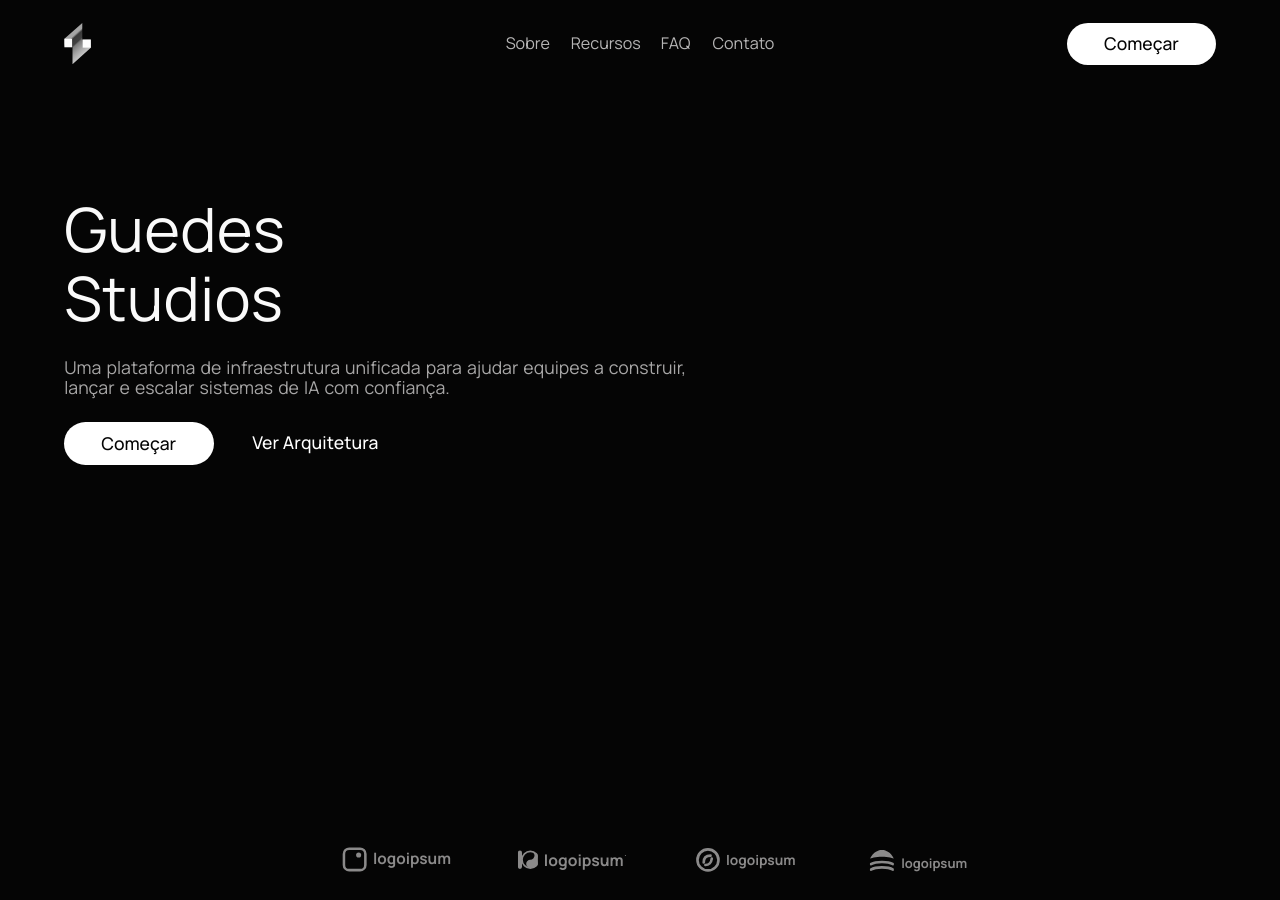
==== commit fb404845: "Rebrand headline to Guedes Studios and translate page to pt-BR - Swap the H1 from "The Next Layer of" ====
--- a/index.html
+++ b/index.html
@@ -1,19 +1,19 @@
 <!doctype html>
-<html lang="en">
+<html lang="pt-BR">
 <head>
 <meta charset="UTF-8" />
 <meta name="viewport" content="width=device-width, initial-scale=1, viewport-fit=cover" />
 <meta name="color-scheme" content="dark" />
 <meta name="theme-color" content="#050505" />
-<meta name="description" content="A unified infrastructure platform to help teams build, ship, and scale AI systems with confidence." />
-<title>The Next Layer of Intelligence</title>
+<meta name="description" content="Uma plataforma de infraestrutura unificada para ajudar equipes a construir, lançar e escalar sistemas de IA com confiança." />
+<title>Guedes Studios</title>
 <link rel="icon" href="data:," />
 <link rel="preconnect" href="https://fonts.googleapis.com" />
 <link rel="preconnect" href="https://fonts.gstatic.com" crossorigin />
 <link href="https://fonts.googleapis.com/css2?family=Manrope:wght@200..800&display=swap" rel="stylesheet" />
 <style>
   /* =========================================================
-     The Next Layer of Intelligence — dark cinematic AI landing
+     Guedes Studios — dark cinematic AI landing
      Single-file build: inline CSS + JS, no build step.
      ========================================================= */
 
@@ -636,7 +636,7 @@
     </div>
 
     <header class="topbar">
-      <a class="brand" href="#" aria-label="Home">
+      <a class="brand" href="#" aria-label="Início">
         <svg viewBox="0 0 31.5 48.5" fill="none" xmlns="http://www.w3.org/2000/svg" aria-hidden="true" focusable="false">
           <defs>
             <linearGradient id="bg1" x1="8" y1="0" x2="34.1" y2="28.9" gradientUnits="userSpaceOnUse">
@@ -658,44 +658,44 @@
         </svg>
       </a>
 
-      <nav class="links" aria-label="Primary">
-        <a href="#about">About</a>
-        <a href="#features">Features</a>
+      <nav class="links" aria-label="Principal">
+        <a href="#about">Sobre</a>
+        <a href="#features">Recursos</a>
         <a href="#faq">FAQ</a>
-        <a href="#contact">Contact</a>
+        <a href="#contact">Contato</a>
       </nav>
 
-      <a class="pill pill-nav" href="#get-started"><span>Get Started</span></a>
-
-      <button class="burger" id="burger" type="button" aria-expanded="false" aria-controls="menu" aria-label="Open menu">
+      <a class="pill pill-nav" href="#get-started"><span>Começar</span></a>
+
+      <button class="burger" id="burger" type="button" aria-expanded="false" aria-controls="menu" aria-label="Abrir menu">
         <i></i><i></i>
       </button>
     </header>
 
-    <nav class="menu" id="menu" aria-label="Mobile" aria-hidden="true">
+    <nav class="menu" id="menu" aria-label="Menu móvel" aria-hidden="true">
       <div class="menu-inner">
         <p class="menu-eyebrow">Menu</p>
         <ul class="menu-list">
-          <li><a href="#about">About</a></li>
-          <li><a href="#features">Features</a></li>
+          <li><a href="#about">Sobre</a></li>
+          <li><a href="#features">Recursos</a></li>
           <li><a href="#faq">FAQ</a></li>
-          <li><a href="#contact">Contact</a></li>
+          <li><a href="#contact">Contato</a></li>
         </ul>
         <div class="menu-foot">
-          <a class="pill" href="#get-started"><span>Get Started</span></a>
-          <a class="ghost" href="#architecture">View Architecture</a>
+          <a class="pill" href="#get-started"><span>Começar</span></a>
+          <a class="ghost" href="#architecture">Ver Arquitetura</a>
         </div>
       </div>
     </nav>
 
     <main class="hero">
-      <h1 class="headline"><span>The Next Layer</span><span>of Intelligence</span></h1>
+      <h1 class="headline"><span>Guedes</span><span>Studios</span></h1>
       <p class="sub">
-        <span>A unified infrastructure platform to help teams build,</span><span>ship, and scale AI systems with confidence.</span>
+        <span>Uma plataforma de infraestrutura unificada para ajudar equipes a construir,</span><span>lançar e escalar sistemas de IA com confiança.</span>
       </p>
       <div class="actions">
-        <a class="pill pill-cta" href="#get-started"><span>Get Started</span></a>
-        <a class="ghost" href="#architecture">View Architecture</a>
+        <a class="pill pill-cta" href="#get-started"><span>Começar</span></a>
+        <a class="ghost" href="#architecture">Ver Arquitetura</a>
       </div>
     </main>
 
@@ -757,14 +757,14 @@
       function openMenu() {
         stage.classList.add('is-open');
         burger.setAttribute('aria-expanded', 'true');
-        burger.setAttribute('aria-label', 'Close menu');
+        burger.setAttribute('aria-label', 'Fechar menu');
         menu.setAttribute('aria-hidden', 'false');
       }
 
       function closeMenu() {
         stage.classList.remove('is-open');
         burger.setAttribute('aria-expanded', 'false');
-        burger.setAttribute('aria-label', 'Open menu');
+        burger.setAttribute('aria-label', 'Abrir menu');
         menu.setAttribute('aria-hidden', 'true');
       }
 
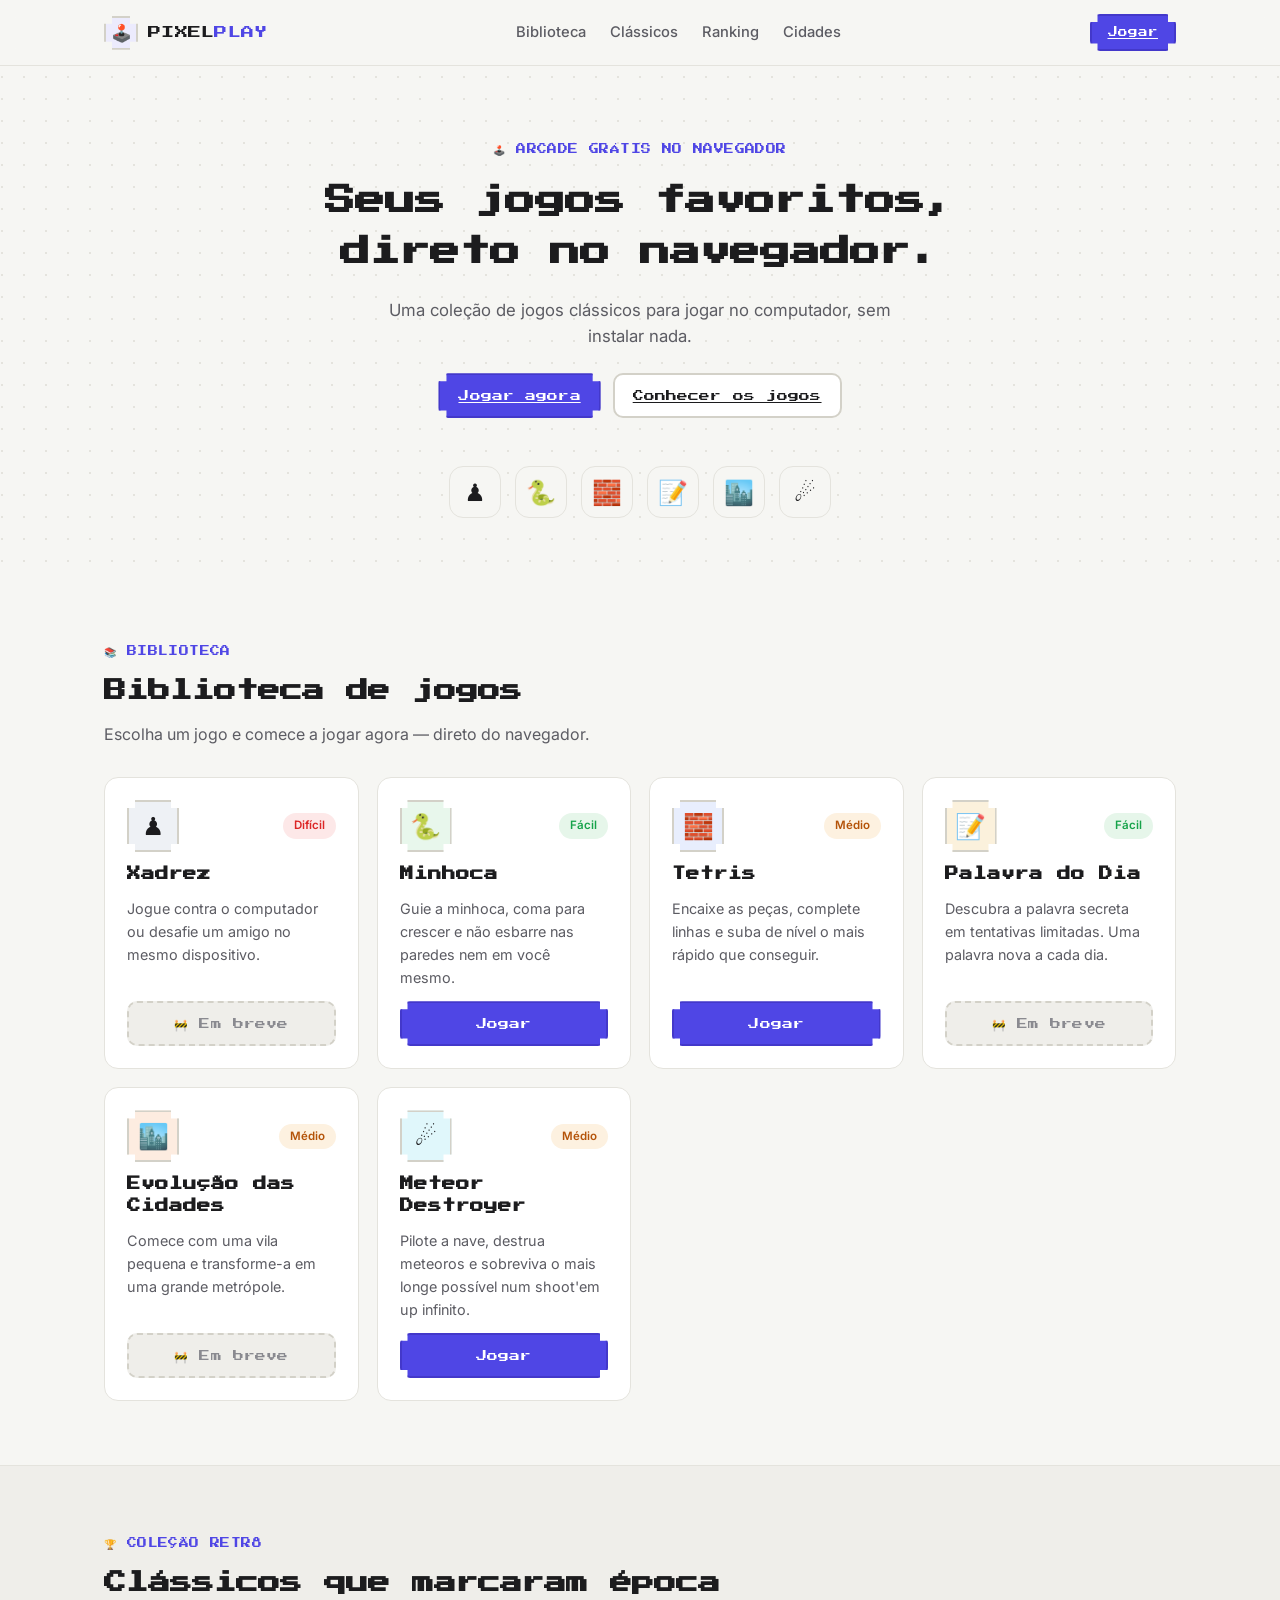
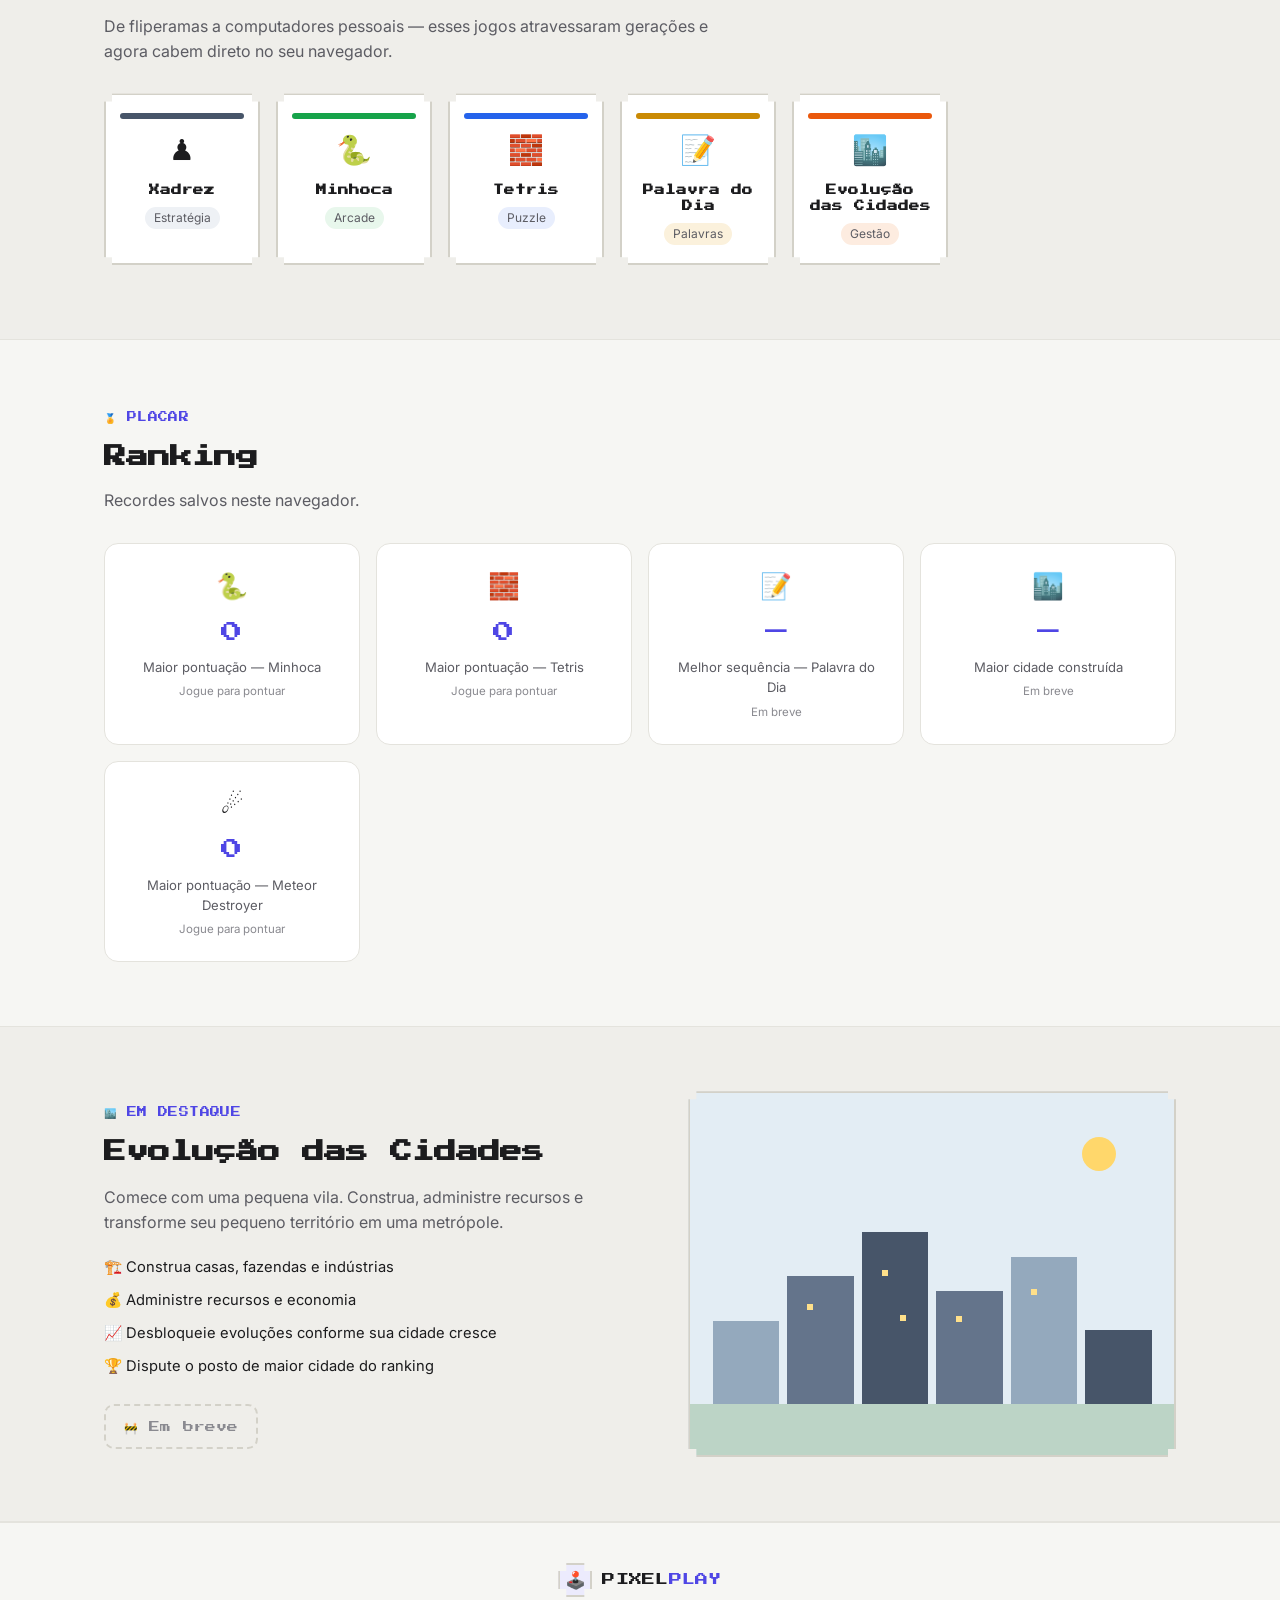
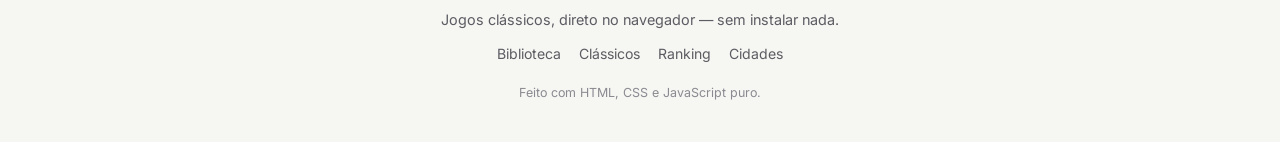
==== commit 2b8bb843: "Add Meteor Destroyer Infinite as a 6th game Incorporates the uploaded shoot'em up (a self-contained " ====
--- a/index.html
+++ b/index.html
@@ -1,797 +1,4856 @@
-<!doctype html>
+<!DOCTYPE html>
 <html lang="pt-BR">
 <head>
-<meta charset="UTF-8" />
-<meta name="viewport" content="width=device-width, initial-scale=1, viewport-fit=cover" />
-<meta name="color-scheme" content="dark" />
-<meta name="theme-color" content="#050505" />
-<meta name="description" content="Uma plataforma de infraestrutura unificada para ajudar equipes a construir, lançar e escalar sistemas de IA com confiança." />
-<title>Guedes Studios</title>
-<link rel="icon" href="data:," />
-<link rel="preconnect" href="https://fonts.googleapis.com" />
-<link rel="preconnect" href="https://fonts.gstatic.com" crossorigin />
-<link href="https://fonts.googleapis.com/css2?family=Manrope:wght@200..800&display=swap" rel="stylesheet" />
-<style>
-  /* =========================================================
-     Guedes Studios — dark cinematic AI landing
-     Single-file build: inline CSS + JS, no build step.
-     ========================================================= */
-
-  /* ---------- Reset ---------- */
-  *, *::before, *::after { box-sizing: border-box; }
-  html, body {
-    height: 100%;
-    margin: 0;
-    padding: 0;
-    background: #050505;
-    overflow: hidden;
-  }
-  body {
-    font-family: 'Manrope', system-ui, -apple-system, 'Segoe UI', sans-serif;
-    -webkit-font-smoothing: antialiased;
-    -moz-osx-font-smoothing: grayscale;
-    text-rendering: geometricPrecision;
-    color: #fafafa;
-  }
-  a { color: inherit; text-decoration: none; }
-  button { font: inherit; color: inherit; background: none; border: 0; padding: 0; cursor: pointer; }
-  ul { list-style: none; margin: 0; padding: 0; }
-  h1, p { margin: 0; }
-  svg { display: block; }
-  img { max-width: 100%; }
-
-  a:focus-visible, button:focus-visible {
-    outline: 2px solid #fff;
-    outline-offset: 3px;
-    border-radius: 4px;
-  }
-
-  /* ---------- Color tokens ---------- */
-  :root {
-    --ink: #fafafa;
-    --muted: #a7a6a6;
-    --nav: #b6b5b5;
-    --strip: #8b8a8a;
-    --pill: #ffffff;
-    --pill-ink: #050505;
-
-    /* ---------- Responsive unit system (reference canvas 1487 x 1058) ---------- */
-    --u: calc(100vh / 1058);
-    --uw: calc(100vw / 1487);
-    --h: clamp(var(--u), calc(var(--u) * .65 + var(--uw) * .35), calc(var(--u) * 1.16));
-  }
-  @supports (height: 100dvh) {
-    :root { --u: calc(100dvh / 1058); }
-  }
-
-  /* ---------- Stage ---------- */
-  .stage {
-    position: relative;
-    width: 100%;
-    height: 100vh;
-    height: 100dvh;
-    overflow: hidden;
-    background: #050505;
-  }
-
-  /* ---------- Background video plate ---------- */
-  .plate {
-    position: absolute;
-    inset: 0;
-    z-index: 1;
-    overflow: hidden;
-  }
-  .plate-video {
-    position: absolute;
-    left: 50%;
-    top: calc(1 * var(--u));
-    width: calc(1492 * var(--u));
-    height: calc(1054 * var(--u));
-    transform: translateX(calc(-50% - (0.5 * var(--u))));
-    object-fit: cover;
-    pointer-events: none;
-  }
-  .plate::after {
-    content: "";
-    position: absolute;
-    inset: 0;
-    pointer-events: none;
-    background-image:
-      linear-gradient(to bottom,
-        rgba(5,5,5,0) 78.8%, rgba(5,5,5,.23) 79.6%, rgba(5,5,5,.45) 81.4%,
-        rgba(5,5,5,.75) 83.3%, rgba(5,5,5,.84) 85.2%, rgba(5,5,5,.888) 88%,
-        rgba(5,5,5,.905) 91%, rgba(5,5,5,.96) 95%, #050505 100%),
-      linear-gradient(to right,
-        #050505 calc(50% - (746 * var(--u))),
-        transparent calc(50% - (676 * var(--u))),
-        transparent calc(50% + (676 * var(--u))),
-        #050505 calc(50% + (746 * var(--u))));
-  }
-
-  /* ---------- Header / topbar ---------- */
-  .topbar {
-    position: absolute;
-    inset: 0;
-    z-index: 4;
-  }
-
-  .brand {
-    position: absolute;
-    left: calc(75 * var(--u));
-    top: calc(27 * var(--u));
-    width: calc(31.5 * var(--u));
-    height: calc(48.5 * var(--u));
-    display: block;
-  }
-  .brand svg { width: 100%; height: 100%; }
-
-  .links {
-    position: absolute;
-    left: 50%;
-    top: calc(51 * var(--u));
-    transform: translate(-50%, -50%);
-    display: flex;
-    align-items: center;
-    font-size: calc(19.0 * var(--u));
-    font-weight: 400;
-    line-height: 1;
-    color: var(--nav);
-    white-space: nowrap;
-  }
-  .links a { color: var(--nav); transition: color .2s ease; }
-  .links a:hover { color: #fff; }
-  .links a:nth-child(2) { margin-left: calc(24.5 * var(--u)); }
-  .links a:nth-child(3) { margin-left: calc(23.5 * var(--u)); }
-  .links a:nth-child(4) { margin-left: calc(26.0 * var(--u)); }
-
-  .pill {
-    display: inline-flex;
-    align-items: center;
-    justify-content: center;
-    border-radius: 999px;
-    background: var(--pill);
-    color: var(--pill-ink);
-    line-height: 1;
-    transition: opacity .2s ease;
-  }
-  .pill:hover { opacity: .86; }
-  .pill span { display: inline-block; transform: translateY(calc(1 * var(--u))); }
-
-  .pill-nav {
-    position: absolute;
-    right: calc(75.4 * var(--u));
-    top: calc(27 * var(--u));
-    width: calc(175 * var(--u));
-    height: calc(49 * var(--u));
-    font-size: calc(20.6 * var(--u));
-    font-weight: 500;
-  }
-
-  .burger { display: none; }
-  .menu { display: none; }
-
-  /* ---------- Hero ---------- */
-  .hero {
-    position: absolute;
-    inset: 0;
-    z-index: 3;
-  }
-
-  .headline {
-    position: absolute;
-    left: calc(75.5 * var(--u));
-    top: calc(230.5 * var(--u));
-    margin: 0;
-    font-size: calc(71.6 * var(--h));
-    line-height: calc(80.5 * var(--h));
-    font-weight: 400;
-    letter-spacing: calc(0.3 * var(--h));
-    color: var(--ink);
-    white-space: nowrap;
-  }
-  .headline span { display: block; }
-
-  .sub {
-    position: absolute;
-    left: calc(75.5 * var(--u));
-    top: calc(230.5 * var(--u) + 189.0 * var(--h));
-    margin: 0;
-    font-size: calc(20.7 * var(--h));
-    line-height: calc(23.5 * var(--h));
-    font-weight: 400;
-    word-spacing: calc(1.8 * var(--h));
-    color: var(--muted);
-  }
-  .sub span { display: block; white-space: nowrap; }
-
-  .actions { position: absolute; inset: 0; }
-
-  .pill-cta {
-    position: absolute;
-    left: calc(74.9 * var(--u));
-    top: calc(230.5 * var(--u) + 264.5 * var(--h));
-    width: calc(175.6 * var(--h));
-    height: calc(50 * var(--h));
-    font-size: calc(20.6 * var(--h));
-    font-weight: 500;
-  }
-
-  .ghost {
-    position: absolute;
-    left: calc(74.9 * var(--u) + 220.6 * var(--h));
-    top: calc(230.5 * var(--u) + 279.5 * var(--h));
-    font-size: calc(20.6 * var(--h));
-    font-weight: 500;
-    letter-spacing: calc(0.12 * var(--h));
-    color: #fff;
-    line-height: 1;
-    transition: opacity .2s ease;
-  }
-  .ghost:hover { opacity: .75; }
-
-  /* ---------- Partner logo strip ---------- */
-  .logos {
-    position: absolute;
-    left: 50%;
-    top: 0;
-    height: 100%;
-    width: calc(741 * var(--u));
-    transform: translateX(calc(-50% + (20 * var(--u))));
-    color: var(--strip);
-    z-index: 3;
-  }
-  .lg { position: absolute; color: inherit; }
-  .lg .mark { position: absolute; left: 0; top: 0; color: inherit; }
-  .lg .word {
-    position: absolute;
-    font-family: 'IpsumMark', 'Manrope', sans-serif;
-    font-weight: 700;
-    line-height: 1;
-    white-space: nowrap;
-    color: inherit;
-  }
-  .lg .dot {
-    display: inline-block;
-    width: 0.09em;
-    height: 0.09em;
-    border-radius: 50%;
-    background: currentColor;
-    vertical-align: 0.62em;
-    margin-left: 0.06em;
-  }
-
-  .lg1 { left: calc(-0.5 * var(--u)); top: calc(994.7 * var(--u)); }
-  .lg1 .mark { width: calc(30.5 * var(--u)); height: calc(31 * var(--u)); }
-  .lg1 .word { left: calc(37 * var(--u)); top: calc(5.6 * var(--u)); font-size: calc(18.1 * var(--u)); }
-
-  .lg2 { left: calc(206.5 * var(--u)); top: calc(995.7 * var(--u)); }
-  .lg2 .mark { width: calc(24.5 * var(--u)); height: calc(30 * var(--u)); }
-  .lg2 .word { left: calc(31 * var(--u)); top: calc(7.3 * var(--u)); font-size: calc(18.5 * var(--u)); }
-
-  .lg3 { left: calc(416.5 * var(--u)); top: calc(996.7 * var(--u)); }
-  .lg3 .mark { width: calc(28.5 * var(--u)); height: calc(28 * var(--u)); }
-  .lg3 .word { left: calc(35 * var(--u)); top: calc(7.3 * var(--u)); font-size: calc(16.15 * var(--u)); }
-
-  .lg4 { left: calc(620.5 * var(--u)); top: calc(998.7 * var(--u)); }
-  .lg4 .mark { width: calc(28.5 * var(--u)); height: calc(25.5 * var(--u)); }
-  .lg4 .word { left: calc(37 * var(--u)); top: calc(8.3 * var(--u)); font-size: calc(15.3 * var(--u)); }
-
-  /* ---------- Entrance animations ---------- */
-  @keyframes rise {
-    from { opacity: 0; transform: translateY(calc(14 * var(--u))); }
-  }
-  @keyframes riseNav {
-    from { opacity: 0; transform: translate(-50%, calc(-50% + (14 * var(--u)))); }
-    to   { opacity: 1; transform: translate(-50%, -50%); }
-  }
-  @keyframes fade {
-    from { opacity: 0; }
-  }
-
-  @media (prefers-reduced-motion: no-preference) {
-    .brand, .pill-nav { animation: rise .8s cubic-bezier(.22,1,.36,1) both; }
-    .links { animation: riseNav .8s cubic-bezier(.22,1,.36,1) both; }
-    .headline { animation: rise .9s cubic-bezier(.22,1,.36,1) .06s both; }
-    .sub { animation: rise .9s cubic-bezier(.22,1,.36,1) .14s both; }
-    .pill-cta, .ghost { animation: rise .9s cubic-bezier(.22,1,.36,1) .22s both; }
-    .lg { animation: fade 1.1s ease .34s both; }
-  }
-
-  /* =========================================================
-     Portrait / narrow — flow layout
-     ========================================================= */
-  @media (max-aspect-ratio: 11/10) {
+  <meta charset="UTF-8" />
+  <meta name="viewport" content="width=device-width, initial-scale=1, viewport-fit=cover" />
+  <meta name="theme-color" content="#f6f6f3" />
+  <meta name="description" content="PixelPlay: Xadrez, Minhoca, Tetris, Palavra do Dia e Evolução das Cidades — jogos clássicos para jogar direto no navegador, sem instalar nada." />
+  <title>PixelPlay — Jogos clássicos no navegador</title>
+  <link rel="preconnect" href="https://fonts.googleapis.com" />
+  <link rel="preconnect" href="https://fonts.gstatic.com" crossorigin />
+  <link href="https://fonts.googleapis.com/css2?family=Press+Start+2P&family=Inter:wght@400;500;600;700;800&display=swap" rel="stylesheet" />
+  <style>
+    /* =========================================================
+       PixelPlay — estilos
+       Tema claro, retrô + moderno, responsivo.
+       ========================================================= */
+
+    /* ---------- Tokens de design ---------- */
     :root {
-      --m: min(calc(100vw / 430), 1.34px);
-      --u: var(--m);
-    }
-
-    html, body { height: auto; min-height: 100%; overflow-y: auto; overflow-x: hidden; }
-    .stage {
-      height: auto;
-      min-height: 100vh;
-      min-height: 100dvh;
+      --bg: #f6f6f3;
+      --bg-alt: #efeeea;
+      --surface: #ffffff;
+      --border: #e4e3dd;
+      --border-strong: #d3d1c8;
+      --text: #1c1c1e;
+      --text-muted: #5c5c63;
+      --text-faint: #8a8a90;
+
+      --accent: #4f46e5;
+      --accent-strong: #4338ca;
+      --accent-ink: #ffffff;
+      --accent-soft: #ecebfd;
+
+      --success: #16a34a;
+      --success-soft: #e6f6ea;
+      --warning: #b45309;
+      --warning-soft: #fdf1e0;
+      --danger: #dc2626;
+      --danger-soft: #fde8e8;
+
+      --radius: 14px;
+      --shadow-sm: 0 1px 2px rgba(20, 20, 25, 0.05);
+      --shadow-md: 0 10px 26px rgba(20, 20, 25, 0.08);
+      --shadow-lg: 0 18px 40px rgba(20, 20, 25, 0.16);
+
+      --pixel-notch: 8px;
+      --pixel-corners: polygon(
+        0 var(--pixel-notch), var(--pixel-notch) var(--pixel-notch), var(--pixel-notch) 0,
+        calc(100% - var(--pixel-notch)) 0, calc(100% - var(--pixel-notch)) var(--pixel-notch), 100% var(--pixel-notch),
+        100% calc(100% - var(--pixel-notch)), calc(100% - var(--pixel-notch)) calc(100% - var(--pixel-notch)), calc(100% - var(--pixel-notch)) 100%,
+        var(--pixel-notch) 100%, var(--pixel-notch) calc(100% - var(--pixel-notch)), 0 calc(100% - var(--pixel-notch))
+      );
+
+      --font-pixel: "Press Start 2P", "Courier New", monospace;
+      --font-body: "Inter", system-ui, -apple-system, "Segoe UI", Roboto, Helvetica, Arial, sans-serif;
+
+      --c-chess: #475569;
+      --c-chess-soft: #eef1f5;
+      --c-snake: #16a34a;
+      --c-snake-soft: #e8f7ec;
+      --c-tetris: #2563eb;
+      --c-tetris-soft: #e8eefd;
+      --c-word: #ca8a04;
+      --c-word-soft: #fbf1dc;
+      --c-city: #ea580c;
+      --c-city-soft: #fdece0;
+      --c-meteor: #0891b2;
+      --c-meteor-soft: #e0f7fb;
+    }
+
+    @media (prefers-reduced-motion: reduce) {
+      *, *::before, *::after {
+        animation-duration: 0.001ms !important;
+        animation-iteration-count: 1 !important;
+        transition-duration: 0.001ms !important;
+        scroll-behavior: auto !important;
+      }
+    }
+
+    /* ---------- Reset básico ---------- */
+    *, *::before, *::after { box-sizing: border-box; }
+    html, body { height: 100%; }
+    html { scroll-behavior: smooth; }
+    html.no-scroll, html.no-scroll body { overflow: hidden; }
+
+    body {
+      margin: 0;
+      background: var(--bg);
+      color: var(--text);
+      font-family: var(--font-body);
+      line-height: 1.55;
+      -webkit-font-smoothing: antialiased;
+    }
+
+    img { max-width: 100%; display: block; }
+    ul { list-style: none; margin: 0; padding: 0; }
+    a { color: inherit; }
+    button { font: inherit; color: inherit; }
+    h1, h2, h3, p { margin: 0; }
+
+    .sr-only {
+      position: absolute;
+      width: 1px;
+      height: 1px;
+      padding: 0;
+      margin: -1px;
+      overflow: hidden;
+      clip: rect(0, 0, 0, 0);
+      white-space: nowrap;
+      border: 0;
+    }
+
+    .hidden { display: none !important; }
+
+    .container {
+      width: 100%;
+      max-width: 1120px;
+      margin: 0 auto;
+      padding: 0 24px;
+    }
+
+    .pixel-corners { clip-path: var(--pixel-corners); }
+
+    /* ---------- Skip link ---------- */
+    .skip-link {
+      position: absolute;
+      left: 12px;
+      top: -60px;
+      background: var(--accent);
+      color: #fff;
+      padding: 10px 16px;
+      border-radius: 8px;
+      z-index: 200;
+      text-decoration: none;
+      font-weight: 600;
+      font-size: 0.9rem;
+      transition: top 0.2s ease;
+    }
+    .skip-link:focus { top: 12px; }
+
+    /* ---------- Tipografia utilitária ---------- */
+    .eyebrow {
+      font-family: var(--font-pixel);
+      font-size: 0.62rem;
+      letter-spacing: 0.04em;
+      color: var(--accent);
+      text-transform: uppercase;
+      display: inline-flex;
+      align-items: center;
+      gap: 6px;
+    }
+
+    .section-title {
+      font-family: var(--font-pixel);
+      font-size: clamp(1rem, 2.4vw, 1.4rem);
+      line-height: 1.65;
+      color: var(--text);
+      margin-top: 10px;
+    }
+
+    .section-lede {
+      color: var(--text-muted);
+      font-size: 1rem;
+      max-width: 620px;
+      margin-top: 12px;
+    }
+
+    .section { padding: 64px 0; }
+    .section-alt { background: var(--bg-alt); border-top: 1px solid var(--border); border-bottom: 1px solid var(--border); }
+
+    /* ---------- Reveal ao rolar ---------- */
+    .reveal { opacity: 0; transform: translateY(18px); transition: opacity 0.55s ease, transform 0.55s ease; }
+    .reveal.in { opacity: 1; transform: none; }
+
+    /* ---------- Botões ---------- */
+    .btn {
+      display: inline-flex;
+      align-items: center;
+      justify-content: center;
+      gap: 8px;
+      font-family: var(--font-pixel);
+      font-size: 0.68rem;
+      letter-spacing: 0.01em;
+      line-height: 1.4;
+      padding: 13px 18px;
+      border-radius: 10px;
+      border: 2px solid var(--border-strong);
+      background: var(--surface);
+      color: var(--text);
+      cursor: pointer;
+      white-space: nowrap;
+      transition: transform 0.15s ease, box-shadow 0.15s ease, background-color 0.15s ease, border-color 0.15s ease, color 0.15s ease;
+    }
+    .btn:hover { transform: translateY(-2px); box-shadow: var(--shadow-sm); border-color: var(--accent); }
+    .btn:active { transform: translateY(0) scale(0.97); }
+    .btn:focus-visible { outline: 2px solid var(--accent); outline-offset: 2px; }
+
+    .btn-primary { background: var(--accent); color: var(--accent-ink); border-color: var(--accent-strong); --pixel-notch: 6px; }
+    .btn-primary:hover { background: var(--accent-strong); }
+
+    .btn-soon {
+      background: var(--bg-alt);
+      color: var(--text-faint);
+      border-style: dashed;
+    }
+    .btn-soon:hover { color: var(--text-muted); border-color: var(--text-faint); transform: none; box-shadow: none; }
+
+    .btn-block { width: 100%; }
+
+    /* ---------- Badges de dificuldade ---------- */
+    .badge {
+      display: inline-flex;
+      align-items: center;
+      gap: 4px;
+      font-size: 0.72rem;
+      font-weight: 600;
+      padding: 4px 11px;
+      border-radius: 999px;
+      white-space: nowrap;
+    }
+    .badge-easy { background: var(--success-soft); color: var(--success); }
+    .badge-medium { background: var(--warning-soft); color: var(--warning); }
+    .badge-hard { background: var(--danger-soft); color: var(--danger); }
+
+    /* ---------- Navegação ---------- */
+    .site-nav {
+      position: sticky;
+      top: 0;
+      z-index: 40;
+      background: rgba(246, 246, 243, 0.88);
+      backdrop-filter: blur(10px);
+      -webkit-backdrop-filter: blur(10px);
+      border-bottom: 1px solid var(--border);
+    }
+    .nav-inner {
+      display: flex;
+      align-items: center;
+      justify-content: space-between;
+      gap: 16px;
+      padding-block: 14px;
+    }
+    .brand { display: flex; align-items: center; gap: 10px; text-decoration: none; }
+    .brand-badge {
+      width: 34px;
+      height: 34px;
+      flex-shrink: 0;
+      display: flex;
+      align-items: center;
+      justify-content: center;
+      background: var(--accent-soft);
+      font-size: 1.05rem;
+      border: 2px solid var(--border-strong);
+      --pixel-notch: 5px;
+    }
+    .brand-name { font-family: var(--font-pixel); font-size: 0.82rem; letter-spacing: 0.02em; color: var(--text); white-space: nowrap; }
+    .brand-accent { color: var(--accent); }
+    .nav-links { display: flex; gap: 24px; font-size: 0.92rem; font-weight: 500; }
+    .nav-links a { text-decoration: none; color: var(--text-muted); transition: color 0.15s ease; }
+    .nav-links a:hover { color: var(--text); }
+    .nav-cta { padding: 10px 16px; font-size: 0.6rem; }
+    @media (max-width: 680px) {
+      .nav-links { display: none; }
+    }
+
+    /* ---------- Hero ---------- */
+    .hero {
+      padding: 76px 0 56px;
+      text-align: center;
+      background-image: radial-gradient(var(--border) 1px, transparent 1px);
+      background-size: 22px 22px;
+      background-position: center top;
+    }
+    .hero-inner {
       display: flex;
       flex-direction: column;
-      padding-top: env(safe-area-inset-top, 0px);
-      padding-bottom: env(safe-area-inset-bottom, 0px);
-      padding-left: env(safe-area-inset-left, 0px);
-      padding-right: env(safe-area-inset-right, 0px);
-    }
-
-    .plate { position: fixed; inset: 0; z-index: 0; }
-    .plate-video {
+      align-items: center;
+      gap: 18px;
+      max-width: 720px;
+      margin: 0 auto;
+    }
+    .hero-title {
+      font-family: var(--font-pixel);
+      font-size: clamp(1.1rem, 3.4vw, 1.9rem);
+      line-height: 1.7;
+      color: var(--text);
+    }
+    .hero-lede { color: var(--text-muted); font-size: 1.05rem; max-width: 520px; }
+    .hero-actions { display: flex; gap: 12px; flex-wrap: wrap; justify-content: center; margin-top: 6px; }
+    .hero-icons { display: flex; gap: 14px; margin-top: 30px; flex-wrap: wrap; justify-content: center; }
+    .hero-icon {
+      width: 52px;
+      height: 52px;
+      border-radius: 14px;
+      background: var(--bg, var(--icon-bg));
+      display: flex;
+      align-items: center;
+      justify-content: center;
+      font-size: 1.5rem;
+      border: 1px solid var(--border);
+      animation: floatIcon 3.2s ease-in-out infinite;
+      animation-delay: var(--delay, 0s);
+    }
+    @keyframes floatIcon {
+      0%, 100% { transform: translateY(0); }
+      50% { transform: translateY(-8px); }
+    }
+
+    /* ---------- Biblioteca de jogos ---------- */
+    .game-grid {
+      display: grid;
+      grid-template-columns: repeat(auto-fill, minmax(230px, 1fr));
+      gap: 18px;
+      margin-top: 30px;
+    }
+    .game-card {
+      background: var(--surface);
+      border: 1px solid var(--border);
+      border-radius: var(--radius);
+      padding: 22px;
+      display: flex;
+      flex-direction: column;
+      gap: 12px;
+      transition: transform 0.18s ease, box-shadow 0.18s ease, border-color 0.18s ease;
+    }
+    .game-card:hover { transform: translateY(-4px); box-shadow: var(--shadow-md); border-color: var(--border-strong); }
+    .game-card-top { display: flex; align-items: center; justify-content: space-between; gap: 10px; }
+    .game-icon {
+      width: 52px;
+      height: 52px;
+      flex-shrink: 0;
+      display: flex;
+      align-items: center;
+      justify-content: center;
+      font-size: 1.55rem;
+      background: var(--icon-bg, var(--accent-soft));
+      border: 2px solid var(--border-strong);
+      --pixel-notch: 6px;
+      clip-path: var(--pixel-corners);
+    }
+    .game-card-title { font-family: var(--font-pixel); font-size: 0.85rem; color: var(--text); }
+    .game-card-desc { color: var(--text-muted); font-size: 0.9rem; line-height: 1.6; flex: 1; }
+
+    /* ---------- Clássicos (cartuchos retrô) ---------- */
+    .cartridge-row {
+      display: flex;
+      gap: 16px;
+      margin-top: 30px;
+      overflow-x: auto;
+      padding-bottom: 10px;
+      scroll-snap-type: x proximity;
+    }
+    .cartridge {
+      flex: 0 0 156px;
+      scroll-snap-align: start;
+      background: var(--surface);
+      border: 2px solid var(--border-strong);
+      padding: 18px 14px;
+      display: flex;
+      flex-direction: column;
+      align-items: center;
+      gap: 9px;
+      text-align: center;
+      --pixel-notch: 8px;
+    }
+    .cartridge-bar { width: 100%; height: 6px; border-radius: 3px; background: var(--c, var(--accent)); }
+    .cartridge-icon { font-size: 1.8rem; }
+    .cartridge-name { font-family: var(--font-pixel); font-size: 0.66rem; color: var(--text); line-height: 1.5; }
+    .cartridge-tag { font-size: 0.75rem; color: var(--text-muted); background: var(--cs, var(--accent-soft)); padding: 2px 9px; border-radius: 999px; }
+
+    /* ---------- Ranking ---------- */
+    .rank-grid {
+      display: grid;
+      grid-template-columns: repeat(auto-fit, minmax(210px, 1fr));
+      gap: 16px;
+      margin-top: 30px;
+    }
+    .rank-card {
+      background: var(--surface);
+      border: 1px solid var(--border);
+      border-radius: var(--radius);
+      padding: 22px;
+      display: flex;
+      flex-direction: column;
+      align-items: center;
+      text-align: center;
+      gap: 6px;
+    }
+    .rank-icon { font-size: 1.6rem; }
+    .rank-value {
+      font-family: var(--font-pixel);
+      font-size: 1.35rem;
+      color: var(--accent);
+      font-variant-numeric: tabular-nums;
+      margin-top: 4px;
+    }
+    .rank-label { font-size: 0.82rem; color: var(--text-muted); margin-top: 2px; }
+    .rank-note { font-size: 0.72rem; color: var(--text-faint); }
+
+    /* ---------- Destaque: Evolução das Cidades ---------- */
+    .feature-grid {
+      display: grid;
+      grid-template-columns: 1.1fr 1fr;
+      gap: 48px;
+      align-items: center;
+    }
+    @media (max-width: 820px) {
+      .feature-grid { grid-template-columns: 1fr; }
+    }
+    .feature-lede { color: var(--text-muted); margin-top: 14px; max-width: 480px; }
+    .feature-list { display: flex; flex-direction: column; gap: 10px; margin: 22px 0 26px; }
+    .feature-list li { font-size: 0.92rem; color: var(--text); }
+
+    .city-preview {
+      position: relative;
+      aspect-ratio: 4 / 3;
+      background: #e3edf4;
+      border: 2px solid var(--border-strong);
+      overflow: hidden;
+      --pixel-notch: 10px;
+    }
+    .city-sun { position: absolute; top: 12%; right: 12%; width: 34px; height: 34px; background: #ffd76b; border-radius: 50%; }
+    .city-skyline {
+      position: absolute;
+      left: 0;
+      right: 0;
+      bottom: 14%;
+      height: 68%;
+      display: flex;
+      align-items: flex-end;
+      justify-content: center;
+      gap: 8px;
+      padding: 0 20px;
+    }
+    .building { width: 15%; height: var(--h); background: var(--bg); position: relative; }
+    .building .window {
+      position: absolute;
+      width: 6px;
+      height: 6px;
+      left: 30%;
+      top: 22%;
+      background: #ffe08a;
+      animation: winBlink 3s ease-in-out infinite;
+      animation-delay: var(--d, 0s);
+    }
+    .building .window + .window { left: 58%; top: 48%; }
+    @keyframes winBlink {
+      0%, 100% { opacity: 0.2; }
+      50% { opacity: 1; }
+    }
+    .city-ground { position: absolute; left: 0; right: 0; bottom: 0; height: 14%; background: #bcd4c6; }
+
+    /* ---------- Rodapé ---------- */
+    .site-footer { border-top: 1px solid var(--border); padding: 40px 0; }
+    .footer-inner { display: flex; flex-direction: column; align-items: center; gap: 12px; text-align: center; }
+    .footer-text { color: var(--text-muted); font-size: 0.9rem; }
+    .footer-links { display: flex; gap: 18px; flex-wrap: wrap; justify-content: center; font-size: 0.88rem; }
+    .footer-links a { text-decoration: none; color: var(--text-muted); }
+    .footer-links a:hover { color: var(--text); }
+    .footer-copy { color: var(--text-faint); font-size: 0.78rem; margin-top: 6px; }
+
+    /* ---------- Toast ---------- */
+    .toast {
+      position: fixed;
+      left: 50%;
+      bottom: 22px;
+      transform: translate(-50%, 20px);
+      background: var(--text);
+      color: #fff;
+      padding: 13px 20px;
+      border-radius: 10px;
+      font-size: 0.85rem;
+      opacity: 0;
+      pointer-events: none;
+      z-index: 100;
+      box-shadow: var(--shadow-lg);
+      transition: opacity 0.25s ease, transform 0.25s ease;
+      max-width: min(90vw, 360px);
+      text-align: center;
+    }
+    .toast.show { opacity: 1; transform: translate(-50%, 0); }
+
+    /* =========================================================
+       Tetris — vista de jogo (overlay em tela cheia)
+       Tema escuro próprio, isolado sob #game-tetris.
+       ========================================================= */
+    #game-tetris {
+      --bg-color: #05070f;
+      --panel-bg: #0c1120;
+      --panel-border: rgba(255, 255, 255, 0.08);
+      --board-bg: #02030a;
+      --board-border: rgba(255, 255, 255, 0.14);
+      --text-primary: #e8ebf5;
+      --text-secondary: #8890a8;
+      --t-accent: #4fd1ff;
+      --t-accent-strong: #7fe0ff;
+      --t-danger: #ff4d5e;
+      --t-radius: 10px;
+      --t-font: "Segoe UI", system-ui, -apple-system, Roboto, Helvetica, Arial, sans-serif;
+      --t-mono: "Consolas", "SFMono-Regular", Menlo, "Courier New", monospace;
+
+      position: fixed;
+      inset: 0;
+      z-index: 80;
+      overflow: auto;
+      background: var(--bg-color);
+      color: var(--text-primary);
+      font-family: var(--t-font);
+      display: flex;
+      align-items: center;
+      justify-content: center;
+      padding: clamp(4px, 2vw, 10px);
+      overscroll-behavior: none;
+      touch-action: none;
+    }
+
+    #game-tetris .game-container {
+      width: 100%;
+      max-width: 920px;
+      display: flex;
+      flex-direction: column;
+      align-items: center;
+      gap: clamp(6px, 1.5vh, 12px);
+    }
+
+    #game-tetris .game-topbar {
+      display: grid;
+      grid-template-columns: 1fr auto 1fr;
+      align-items: center;
+      width: 100%;
+      gap: 8px;
+    }
+    #game-tetris .game-back-btn {
+      justify-self: start;
+      display: inline-flex;
+      align-items: center;
+      gap: 6px;
+      background: transparent;
+      border: 1px solid var(--panel-border);
+      color: var(--text-secondary);
+      padding: 7px 12px;
+      border-radius: 8px;
+      font-size: 0.8rem;
+      cursor: pointer;
+      transition: color 0.15s ease, border-color 0.15s ease;
+    }
+    #game-tetris .game-back-btn:hover { color: var(--text-primary); border-color: var(--t-accent); }
+    #game-tetris .game-back-btn:focus-visible { outline: 2px solid var(--t-accent); outline-offset: 2px; }
+    #game-tetris .game-topbar-spacer { justify-self: end; }
+
+    #game-tetris .game-title {
+      font-family: var(--t-mono);
+      font-weight: 900;
+      letter-spacing: 0.18em;
+      font-size: clamp(1.1rem, 4vw, 1.7rem);
+      color: var(--t-accent);
+      text-shadow: 0 0 8px rgba(79, 209, 255, 0.55), 0 0 22px rgba(79, 209, 255, 0.25);
+      margin: 0;
+      text-align: center;
+    }
+
+    #game-tetris .game-layout {
+      display: flex;
+      flex-direction: column;
+      align-items: center;
+      gap: clamp(6px, 1.5vh, 12px);
+      width: 100%;
+    }
+
+    @media (min-width: 860px) {
+      #game-tetris .game-layout {
+        flex-direction: row;
+        align-items: flex-start;
+        justify-content: center;
+      }
+      #game-tetris .panel { width: 190px; }
+    }
+
+    #game-tetris .panel {
+      width: 100%;
+      max-width: 340px;
+      display: flex;
+      flex-direction: column;
+      gap: 10px;
+    }
+
+    #game-tetris .panel-box {
+      background: var(--panel-bg);
+      border: 1px solid var(--panel-border);
+      border-radius: var(--t-radius);
+      padding: 10px 14px;
+    }
+
+    #game-tetris .panel-title {
+      font-size: 0.8rem;
+      text-transform: uppercase;
+      letter-spacing: 0.08em;
+      color: var(--text-secondary);
+      margin-bottom: 8px;
+      text-align: center;
+    }
+
+    #game-tetris .next-box { display: flex; flex-direction: column; align-items: center; }
+
+    #game-tetris #next-canvas {
+      display: block;
+      width: 80px;
+      height: 80px;
+      background: var(--board-bg);
+      border: 1px solid var(--board-border);
+      border-radius: 6px;
+    }
+
+    #game-tetris .stats-box { display: flex; flex-direction: column; gap: 8px; }
+    #game-tetris .stat { display: flex; align-items: center; justify-content: space-between; gap: 8px; }
+    #game-tetris .stat-label { font-size: 0.78rem; color: var(--text-secondary); }
+    #game-tetris .stat-value { font-family: var(--t-mono); font-weight: 700; font-size: 1.05rem; color: var(--text-primary); }
+
+    #game-tetris .key-list li { display: flex; align-items: center; gap: 6px; font-size: 0.82rem; color: var(--text-secondary); padding: 3px 0; }
+
+    #game-tetris kbd {
+      background: #171d33;
+      border: 1px solid var(--panel-border);
+      border-radius: 4px;
+      padding: 1px 6px;
+      font-family: var(--t-mono);
+      font-size: 0.75rem;
+      color: var(--text-primary);
+    }
+
+    #game-tetris .action-box { display: flex; flex-direction: column; gap: 8px; }
+
+    #game-tetris .board-wrapper {
+      position: relative;
+      width: min(80vw, 320px, 40vh);
+      aspect-ratio: 1 / 2;
+      background: var(--board-bg);
+      border: 2px solid var(--board-border);
+      border-radius: 8px;
+      box-shadow: 0 0 0 1px rgba(255, 255, 255, 0.03), 0 12px 30px rgba(0, 0, 0, 0.6);
+      overflow: hidden;
+      flex-shrink: 0;
+    }
+
+    #game-tetris #board-canvas { display: block; width: 100%; height: 100%; touch-action: none; }
+
+    #game-tetris .board-wrapper.flash-gameover { animation: tFlashRed 0.5s ease-in-out 2; }
+
+    @keyframes tFlashRed {
+      0%, 100% { box-shadow: 0 0 0 1px rgba(255, 255, 255, 0.03), 0 12px 30px rgba(0, 0, 0, 0.6); }
+      50% { box-shadow: 0 0 0 3px var(--t-danger), 0 0 40px rgba(255, 77, 94, 0.6); }
+    }
+
+    @media (max-width: 859.98px) {
+      #game-tetris .panel { max-width: 320px; }
+      #game-tetris .panel-left { flex-direction: row; align-items: stretch; gap: 8px; }
+      #game-tetris .next-box { flex-direction: row; justify-content: center; align-items: center; gap: 8px; padding: 6px 10px; }
+      #game-tetris .next-box .panel-title { margin-bottom: 0; writing-mode: vertical-rl; font-size: 0.65rem; }
+      #game-tetris #next-canvas { width: 42px; height: 42px; }
+      #game-tetris .stats-box { flex: 1; flex-direction: row; flex-wrap: wrap; align-content: center; justify-content: space-between; gap: 2px 10px; padding: 6px 10px; }
+      #game-tetris .stat { flex-direction: column; align-items: flex-start; gap: 0; min-width: 42px; }
+      #game-tetris .stat-label { font-size: 0.6rem; }
+      #game-tetris .stat-value { font-size: 0.85rem; }
+      #game-tetris .controls-box { display: none; }
+      #game-tetris .action-box { flex-direction: row; justify-content: center; padding: 6px 10px; }
+      #game-tetris #pause-btn { display: none; }
+      #game-tetris .action-box .btn { padding: 8px 14px; font-size: 0.82rem; }
+      #game-tetris .panel-box { padding: 6px 10px; }
+      #game-tetris .board-wrapper { width: min(84vw, 300px, calc((100dvh - 356px) / 2)); }
+    }
+
+    #game-tetris .combo-toast {
+      position: absolute;
+      top: 42%;
+      left: 50%;
+      transform: translate(-50%, -50%);
+      font-family: var(--t-mono);
+      font-weight: 900;
+      font-size: 1.5rem;
+      letter-spacing: 0.06em;
+      color: #ffffff;
+      text-shadow: 0 0 10px var(--t-accent), 0 0 26px var(--t-accent);
+      opacity: 0;
+      pointer-events: none;
+      z-index: 6;
+      white-space: nowrap;
+    }
+    #game-tetris .combo-toast.show { animation: tComboPop 0.9s ease forwards; }
+    @keyframes tComboPop {
+      0% { opacity: 0; transform: translate(-50%, -50%) scale(0.6); }
+      15% { opacity: 1; transform: translate(-50%, -50%) scale(1.1); }
+      30% { transform: translate(-50%, -50%) scale(1); }
+      75% { opacity: 1; }
+      100% { opacity: 0; transform: translate(-50%, -50%) scale(1) translateY(-14px); }
+    }
+
+    #game-tetris .overlay {
       position: absolute;
       inset: 0;
-      left: 0;
-      top: 0;
-      width: 100%;
-      height: 100%;
-      transform: none;
-      object-fit: cover;
-      object-position: 43% center;
-    }
-    .plate::after {
-      background-image:
-        linear-gradient(to bottom,
-          rgba(5,5,5,.72) 0%, rgba(5,5,5,.34) 24%, rgba(5,5,5,.34) 56%,
-          rgba(5,5,5,.80) 82%, rgba(5,5,5,.97) 94%, #050505 100%),
-        linear-gradient(to right,
-          rgba(5,5,5,.86) 0%, rgba(5,5,5,.66) 42%, rgba(5,5,5,.20) 78%, rgba(5,5,5,.10) 100%);
-    }
-
-    /* -- topbar -- */
-    .topbar {
-      position: relative;
-      inset: auto;
-      flex: 0 0 auto;
-      height: calc(92 * var(--u));
-      display: flex;
-      align-items: center;
-      padding: 0 calc(24 * var(--u));
-      z-index: 20;
-    }
-    .brand {
-      position: relative;
-      left: auto; top: auto;
-      width: calc(27 * var(--u));
-      height: calc(41.6 * var(--u));
-    }
-    .links, .pill-nav { display: none; }
-
-    .burger {
+      background: rgba(2, 4, 10, 0.9);
       display: flex;
       flex-direction: column;
       align-items: center;
       justify-content: center;
-      gap: calc(6 * var(--u));
-      margin-left: auto;
-      width: calc(46 * var(--u));
-      height: calc(46 * var(--u));
-      border-radius: 999px;
-      background: rgba(255,255,255,.06);
-      border: 1px solid rgba(255,255,255,.14);
-      -webkit-backdrop-filter: blur(10px);
-      backdrop-filter: blur(10px);
-      position: relative;
-      z-index: 60;
-    }
-    .burger i {
-      display: block;
-      width: calc(18 * var(--u));
-      height: 2px;
-      background: #fff;
-      border-radius: 2px;
-      transition: transform .3s cubic-bezier(.22,1,.36,1), opacity .3s ease;
-    }
-    .stage.is-open .burger i:first-child { transform: translateY(calc(4.3 * var(--m))) rotate(45deg); }
-    .stage.is-open .burger i:last-child { transform: translateY(calc(-4.3 * var(--m))) rotate(-45deg); }
-
-    /* -- mobile menu overlay -- */
-    .menu {
-      display: flex;
+      gap: 14px;
+      text-align: center;
+      padding: 16px;
+      z-index: 5;
+      animation: tFadeIn 0.25s ease;
+    }
+    @keyframes tFadeIn {
+      from { opacity: 0; transform: scale(0.96); }
+      to { opacity: 1; transform: scale(1); }
+    }
+    #game-tetris .overlay-title {
+      font-family: var(--t-mono);
+      font-weight: 900;
+      letter-spacing: 0.12em;
+      font-size: 1.5rem;
+      color: var(--t-accent);
+      text-shadow: 0 0 8px rgba(79, 209, 255, 0.5);
+    }
+    #game-tetris .overlay-title-danger { color: var(--t-danger); text-shadow: 0 0 10px rgba(255, 77, 94, 0.55); }
+    #game-tetris .overlay-text { font-size: 0.85rem; color: var(--text-secondary); line-height: 1.5; max-width: 240px; }
+
+    #game-tetris .btn {
+      font-family: var(--t-font);
+      background: #141a2e;
+      color: var(--text-primary);
+      border: 1px solid var(--panel-border);
+      padding: 10px 18px;
+      border-radius: 8px;
+      font-size: 0.9rem;
+      font-weight: 600;
+      cursor: pointer;
+      letter-spacing: normal;
+      transition: background-color 0.2s ease, border-color 0.2s ease, transform 0.15s ease;
+    }
+    #game-tetris .btn:hover { background: #1c2440; border-color: var(--t-accent); transform: none; box-shadow: none; }
+    #game-tetris .btn:active { transform: scale(0.96); }
+    #game-tetris .btn:focus-visible { outline: 2px solid var(--t-accent); outline-offset: 2px; }
+    #game-tetris .btn-primary { background: var(--t-accent); color: #04121a; border-color: var(--t-accent); }
+    #game-tetris .btn-primary:hover { background: var(--t-accent-strong); }
+
+    #game-tetris .mobile-controls { display: none; flex-direction: column; gap: 6px; width: 100%; max-width: 320px; }
+    @media (max-width: 860px), (hover: none) and (pointer: coarse) {
+      #game-tetris .mobile-controls { display: flex; }
+    }
+    #game-tetris .mobile-controls-row { display: flex; justify-content: space-between; gap: 6px; }
+    #game-tetris .touch-btn {
+      flex: 1;
+      height: clamp(44px, 12vh, 58px);
+      font-size: 1.3rem;
+      background: var(--panel-bg);
+      border: 1px solid var(--panel-border);
+      border-radius: 12px;
+      color: var(--text-primary);
+      touch-action: none;
+      user-select: none;
+      -webkit-user-select: none;
+      transition: background-color 0.15s ease, transform 0.1s ease;
+    }
+    #game-tetris .touch-btn:active { background: #1c2440; transform: scale(0.94); }
+    #game-tetris .touch-btn:focus-visible { outline: 2px solid var(--t-accent); outline-offset: 2px; }
+
+    @media (max-width: 360px) {
+      #game-tetris .game-title { letter-spacing: 0.1em; }
+      #game-tetris .panel-box { padding: 8px 10px; }
+    }
+
+    /* =========================================================
+       Snake — vista de jogo (overlay em tela cheia)
+       Tema escuro próprio, isolado sob a classe .snake-game
+       (o componente já vem preparado para ser incorporado a uma
+       página com vários jogos, então quase todo o CSS original
+       é mantido — só a casca de tela cheia é nova).
+       ========================================================= */
+    #game-snake {
       position: fixed;
       inset: 0;
-      z-index: 50;
+      z-index: 80;
+      overflow: auto;
+      background: #05070f;
+      display: flex;
+      align-items: center;
+      justify-content: center;
+      padding: clamp(4px, 2vw, 10px);
+      overscroll-behavior: none;
+      touch-action: none;
+    }
+
+    .snake-game {
+      --sg-bg: #05070f;
+      --sg-panel-bg: #0c1120;
+      --sg-panel-border: rgba(255, 255, 255, 0.08);
+      --sg-board-bg: #02030a;
+      --sg-board-border: rgba(255, 255, 255, 0.14);
+      --sg-text-primary: #e8ebf5;
+      --sg-text-secondary: #8890a8;
+      --sg-accent: #16a34a;
+      --sg-accent-strong: #4ade80;
+      --sg-accent-ink: #04150b;
+      --sg-danger: #ff4d5e;
+      --sg-font: "Segoe UI", system-ui, -apple-system, Roboto, Helvetica, Arial, sans-serif;
+      --sg-mono: "Consolas", "SFMono-Regular", Menlo, "Courier New", monospace;
+
+      display: block;
+      width: 100%;
+      font-family: var(--sg-font);
+      color: var(--sg-text-primary);
+    }
+
+    /* ---------- Reset básico (restrito a este componente) ---------- */
+    .snake-game,
+    .snake-game *,
+    .snake-game *::before,
+    .snake-game *::after {
+      box-sizing: border-box;
+    }
+
+    .snake-game ul {
+      list-style: none;
+      margin: 0;
+      padding: 0;
+    }
+
+    .snake-game button {
+      font: inherit;
+      color: inherit;
+    }
+
+    .snake-game h1,
+    .snake-game h2,
+    .snake-game p {
+      margin: 0;
+    }
+
+    .snake-game .sr-only {
+      position: absolute;
+      width: 1px;
+      height: 1px;
+      padding: 0;
+      margin: -1px;
+      overflow: hidden;
+      clip: rect(0, 0, 0, 0);
+      white-space: nowrap;
+      border: 0;
+    }
+
+    .snake-game .hidden {
+      display: none !important;
+    }
+
+    /* ---------- Layout geral ---------- */
+    .snake-game .game-container {
+      width: 100%;
+      max-width: 480px;
+      margin: 0 auto;
+      display: flex;
+      flex-direction: column;
+      align-items: center;
+      gap: clamp(8px, 2.2vh, 14px);
+    }
+
+    .snake-game .game-topbar {
+      display: grid;
+      grid-template-columns: 1fr auto 1fr;
+      align-items: center;
+      width: 100%;
+      gap: 8px;
+    }
+    .snake-game .game-back-btn {
+      justify-self: start;
+      display: inline-flex;
+      align-items: center;
+      gap: 6px;
+      background: transparent;
+      border: 1px solid var(--sg-panel-border);
+      color: var(--sg-text-secondary);
+      padding: 7px 12px;
+      border-radius: 8px;
+      font-size: 0.8rem;
+      font-family: var(--sg-font);
+      cursor: pointer;
+      transition: color 0.15s ease, border-color 0.15s ease;
+    }
+    .snake-game .game-back-btn:hover { color: var(--sg-text-primary); border-color: var(--sg-accent); }
+    .snake-game .game-back-btn:focus-visible { outline: 2px solid var(--sg-accent); outline-offset: 2px; }
+    .snake-game .game-topbar-spacer { justify-self: end; }
+
+    .snake-game .game-title {
+      font-family: var(--sg-mono);
+      font-weight: 900;
+      letter-spacing: 0.22em;
+      font-size: clamp(1.4rem, 6vw, 2.2rem);
+      color: var(--sg-accent);
+      text-shadow: 0 0 8px rgba(22, 163, 74, 0.55), 0 0 22px rgba(22, 163, 74, 0.25);
+      text-align: center;
+    }
+
+    /* ---------- HUD: pontuação, recorde e nível ---------- */
+    .snake-game .hud {
+      display: flex;
+      gap: clamp(20px, 10vw, 56px);
+      justify-content: center;
+    }
+
+    .snake-game .stat-block {
+      display: flex;
+      flex-direction: column;
+      align-items: center;
+      gap: 2px;
+      min-width: 74px;
+    }
+
+    .snake-game .stat-label {
+      font-size: 0.7rem;
+      text-transform: uppercase;
+      letter-spacing: 0.1em;
+      color: var(--sg-text-secondary);
+    }
+
+    .snake-game .stat-value {
+      font-family: var(--sg-mono);
+      font-weight: 700;
+      font-size: clamp(1.2rem, 5vw, 1.6rem);
+      color: var(--sg-text-primary);
+    }
+
+    .snake-game .level-row {
+      display: flex;
+      align-items: baseline;
+      justify-content: center;
+      gap: 8px;
+      font-family: var(--sg-mono);
+    }
+
+    .snake-game .level-label {
+      font-size: 0.75rem;
+      text-transform: uppercase;
+      letter-spacing: 0.14em;
+      color: var(--sg-text-secondary);
+    }
+
+    .snake-game .level-value {
+      font-size: 1.05rem;
+      font-weight: 700;
+      color: var(--sg-accent);
+    }
+
+    /* Pequeno "pulso" reutilizado sempre que um valor do HUD muda. */
+    .snake-game .bump {
+      animation: sgBump 0.28s ease;
+    }
+
+    @keyframes sgBump {
+      0% {
+        transform: scale(1);
+      }
+      40% {
+        transform: scale(1.22);
+        color: var(--sg-accent-strong);
+      }
+      100% {
+        transform: scale(1);
+      }
+    }
+
+    /* ---------- Tabuleiro ---------- */
+    .snake-game .board-wrapper {
+      position: relative;
+      width: min(92vw, 480px, 60vh);
+      aspect-ratio: 1 / 1;
+      background: var(--sg-board-bg);
+      border: 2px solid var(--sg-board-border);
+      border-radius: 8px;
+      box-shadow: 0 0 0 1px rgba(255, 255, 255, 0.03), 0 12px 30px rgba(0, 0, 0, 0.6);
+      overflow: hidden;
+      flex-shrink: 0;
+    }
+
+    .snake-game #snake-board-canvas {
+      display: block;
+      width: 100%;
+      height: 100%;
+      touch-action: none;
+    }
+
+    .snake-game .board-wrapper.flash-gameover {
+      animation: sgFlashRed 0.5s ease-in-out 2;
+    }
+
+    @keyframes sgFlashRed {
+      0%,
+      100% {
+        box-shadow: 0 0 0 1px rgba(255, 255, 255, 0.03), 0 12px 30px rgba(0, 0, 0, 0.6);
+      }
+      50% {
+        box-shadow: 0 0 0 3px var(--sg-danger), 0 0 40px rgba(255, 77, 94, 0.6);
+      }
+    }
+
+    /* ---------- Overlays (início, pausa, game over) ---------- */
+    .snake-game .overlay {
+      position: absolute;
+      inset: 0;
+      background: rgba(2, 4, 10, 0.92);
+      display: flex;
+      flex-direction: column;
+      align-items: center;
+      justify-content: center;
+      gap: 12px;
+      text-align: center;
+      padding: 16px;
+      z-index: 5;
+      animation: sgFadeIn 0.25s ease;
+    }
+
+    @keyframes sgFadeIn {
+      from {
+        opacity: 0;
+        transform: scale(0.96);
+      }
+      to {
+        opacity: 1;
+        transform: scale(1);
+      }
+    }
+
+    .snake-game .overlay-title {
+      font-family: var(--sg-mono);
+      font-weight: 900;
+      letter-spacing: 0.14em;
+      font-size: 1.6rem;
+      color: var(--sg-accent);
+      text-shadow: 0 0 8px rgba(22, 163, 74, 0.5);
+    }
+
+    .snake-game .overlay-title-danger {
+      color: var(--sg-danger);
+      text-shadow: 0 0 10px rgba(255, 77, 94, 0.55);
+    }
+
+    .snake-game .overlay-subtitle {
+      font-size: 0.92rem;
+      color: var(--sg-text-secondary);
+    }
+
+    .snake-game .overlay-text {
+      font-size: 0.9rem;
+      color: var(--sg-text-secondary);
+      line-height: 1.6;
+    }
+
+    .snake-game .overlay-hint {
+      font-size: 0.74rem;
+      color: var(--sg-text-secondary);
+      letter-spacing: 0.02em;
+    }
+
+    .snake-game .overlay-hint-caps {
+      text-transform: uppercase;
+      letter-spacing: 0.06em;
+    }
+
+    /* ---------- Botões ---------- */
+    .snake-game .btn {
+      background: #141a2e;
+      color: var(--sg-text-primary);
+      border: 1px solid var(--sg-panel-border);
+      padding: 10px 20px;
+      border-radius: 8px;
+      font-size: 0.9rem;
+      font-weight: 600;
+      text-transform: uppercase;
+      letter-spacing: 0.04em;
+      cursor: pointer;
+      font-family: var(--sg-font);
+      transition: background-color 0.2s ease, border-color 0.2s ease, transform 0.15s ease;
+    }
+
+    .snake-game .btn:hover {
+      background: #1c2440;
+      border-color: var(--sg-accent);
+    }
+
+    .snake-game .btn:active {
+      transform: scale(0.96);
+    }
+
+    .snake-game .btn:focus-visible {
+      outline: 2px solid var(--sg-accent);
+      outline-offset: 2px;
+    }
+
+    .snake-game .btn:disabled {
+      opacity: 0.4;
+      cursor: not-allowed;
+    }
+
+    .snake-game .btn:disabled:hover {
+      background: #141a2e;
+      border-color: var(--sg-panel-border);
+    }
+
+    .snake-game .btn-primary {
+      background: var(--sg-accent);
+      color: var(--sg-accent-ink);
+      border-color: var(--sg-accent);
+    }
+
+    .snake-game .btn-primary:hover {
+      background: var(--sg-accent-strong);
+    }
+
+    .snake-game .actions {
+      display: flex;
+      justify-content: center;
+    }
+
+    /* ---------- Legenda de teclado ---------- */
+    .snake-game .controls-legend {
+      font-family: var(--sg-mono);
+      font-size: 0.78rem;
+      letter-spacing: 0.06em;
+      color: var(--sg-text-secondary);
+      text-align: center;
+    }
+
+    /* ---------- Controles de toque (mobile) ---------- */
+    .snake-game .mobile-controls {
+      display: none;
+      flex-direction: column;
+      align-items: center;
+      gap: 6px;
+      width: 100%;
+      max-width: 220px;
+    }
+
+    @media (max-width: 640px), (hover: none) and (pointer: coarse) {
+      .snake-game .mobile-controls {
+        display: flex;
+      }
+
+      .snake-game .controls-legend {
+        display: none;
+      }
+    }
+
+    .snake-game .mobile-controls-row {
+      display: flex;
+      justify-content: center;
+      gap: 6px;
+    }
+
+    .snake-game .touch-btn {
+      width: clamp(50px, 15vw, 62px);
+      height: clamp(50px, 15vw, 62px);
+      font-size: 1.3rem;
+      background: var(--sg-panel-bg);
+      border: 1px solid var(--sg-panel-border);
+      border-radius: 12px;
+      color: var(--sg-text-primary);
+      touch-action: none;
+      user-select: none;
+      -webkit-user-select: none;
+      transition: background-color 0.15s ease, transform 0.1s ease;
+    }
+
+    .snake-game .touch-btn:active {
+      background: #1c2440;
+      transform: scale(0.94);
+    }
+
+    .snake-game .touch-btn:focus-visible {
+      outline: 2px solid var(--sg-accent);
+      outline-offset: 2px;
+    }
+
+    /* ---------- Ajustes finos para telas muito pequenas ---------- */
+    @media (max-width: 360px) {
+      .snake-game .game-title {
+        letter-spacing: 0.12em;
+      }
+
+      .snake-game .hud {
+        gap: clamp(16px, 9vw, 40px);
+      }
+    }
+
+    /* =========================================================
+       Meteor Destroyer Infinite — vista de jogo (overlay em tela cheia)
+       Tema neon escuro próprio, isolado sob #game-meteor. O jogo
+       original vive inteiro num <canvas> (HUD e menus desenhados nele);
+       aqui só embrulhamos numa casca com uma barra "Voltar" no topo —
+       o palco original (fixo à viewport inteira) vira um preenchimento
+       flex abaixo dessa barra.
+       ========================================================= */
+    #game-meteor {
+      --vazio: #05060f;
+      --vazio-alto: #0b0d1c;
+      --ion: #5fe6ff;
+      --ouro: #ffc648;
+      color-scheme: dark;
+
+      position: fixed;
+      inset: 0;
+      z-index: 80;
+      display: flex;
+      flex-direction: column;
+      background: var(--vazio);
+      overflow: hidden;
+      overscroll-behavior: none;
+      touch-action: none;
+      -webkit-user-select: none;
+      user-select: none;
+      -webkit-tap-highlight-color: transparent;
+    }
+
+    #game-meteor .game-topbar {
+      display: grid;
+      grid-template-columns: 1fr auto 1fr;
+      align-items: center;
+      flex-shrink: 0;
+      width: 100%;
+      gap: 8px;
+      padding: 10px 14px;
+      background: var(--vazio-alto);
+      border-bottom: 1px solid #1b2145;
+      box-sizing: border-box;
+    }
+    #game-meteor .game-back-btn {
+      justify-self: start;
+      display: inline-flex;
+      align-items: center;
+      gap: 6px;
+      background: transparent;
+      border: 1px solid #1b2145;
+      color: #9fb3d9;
+      padding: 7px 12px;
+      border-radius: 8px;
+      font-size: 0.8rem;
+      font-family: "Segoe UI", system-ui, -apple-system, Roboto, Helvetica, Arial, sans-serif;
+      cursor: pointer;
+      transition: color 0.15s ease, border-color 0.15s ease;
+    }
+    #game-meteor .game-back-btn:hover { color: #d8faff; border-color: var(--ion); }
+    #game-meteor .game-back-btn:focus-visible { outline: 2px solid var(--ion); outline-offset: 2px; }
+    #game-meteor .game-topbar-spacer { justify-self: end; }
+
+    #game-meteor .game-title {
+      font-family: "Consolas", "SFMono-Regular", Menlo, "Courier New", monospace;
+      font-weight: 900;
+      letter-spacing: 0.12em;
+      font-size: clamp(0.7rem, 3vw, 1rem);
+      color: var(--ion);
+      text-shadow: 0 0 8px rgba(95, 230, 255, 0.5);
+      margin: 0;
+      text-align: center;
+      white-space: nowrap;
+      overflow: hidden;
+      text-overflow: ellipsis;
+    }
+
+    #meteor-palco {
+      position: relative;
+      flex: 1;
+      min-height: 0;
+      display: flex;
       align-items: center;
       justify-content: center;
       background:
-        linear-gradient(180deg, rgba(5,5,5,.97), rgba(5,5,5,.99) 55%, #050505 100%);
-      -webkit-backdrop-filter: blur(18px);
-      backdrop-filter: blur(18px);
-      opacity: 0;
-      visibility: hidden;
-      transition: opacity .42s cubic-bezier(.22,1,.36,1), visibility 0s linear .42s;
-    }
-    .stage.is-open .menu {
-      opacity: 1;
-      visibility: visible;
-      transition: opacity .42s cubic-bezier(.22,1,.36,1), visibility 0s linear 0s;
-    }
-    .menu-inner {
+        radial-gradient(120% 90% at 50% 0%, #12162e 0%, #05060f 62%, #03030a 100%);
+    }
+
+    #meteor-canvas {
+      display: block;
       width: 100%;
-      max-width: 520px;
-      padding: 0 calc(40 * var(--m));
-    }
-    .menu-eyebrow {
-      font-size: calc(14 * var(--m));
-      letter-spacing: .2em;
-      text-transform: uppercase;
-      color: var(--muted);
-      margin: 0 0 calc(18 * var(--m));
-      opacity: 0;
-      transform: translateY(10px);
-      transition: opacity .5s cubic-bezier(.22,1,.36,1), transform .5s cubic-bezier(.22,1,.36,1);
-    }
-    .menu-list {
-      display: flex;
-      flex-direction: column;
-      margin: 0 0 calc(36 * var(--m));
-    }
-    .menu-list li {
-      opacity: 0;
-      transform: translateY(10px);
-      transition: opacity .5s cubic-bezier(.22,1,.36,1), transform .5s cubic-bezier(.22,1,.36,1);
-      border-bottom: 1px solid rgba(255,255,255,.08);
-    }
-    .menu-list a {
-      display: flex;
-      align-items: center;
-      justify-content: space-between;
-      gap: 1em;
-      font-size: max(25px, calc(31 * var(--m)));
-      font-weight: 500;
-      color: var(--ink);
-      padding: calc(12 * var(--m)) 0;
-    }
-    .menu-list a::after {
-      content: "";
-      flex: none;
-      width: .5em;
-      height: .5em;
-      border-right: 2px solid var(--muted);
-      border-bottom: 2px solid var(--muted);
-      transform: rotate(-45deg);
-    }
-    .menu-foot {
-      display: flex;
-      flex-direction: column;
-      align-items: flex-start;
-      gap: calc(16 * var(--m));
-      opacity: 0;
-      transform: translateY(10px);
-      transition: opacity .5s cubic-bezier(.22,1,.36,1), transform .5s cubic-bezier(.22,1,.36,1);
-    }
-    .menu-foot .pill {
-      width: calc(180 * var(--m));
-      height: calc(52 * var(--m));
-      font-size: calc(18 * var(--m));
-    }
-    .menu-foot .ghost {
-      position: static;
-      font-size: calc(18 * var(--m));
-      letter-spacing: 0;
-      color: var(--muted);
-    }
-
-    .stage.is-open .menu-eyebrow    { opacity: 1; transform: none; transition-delay: .06s; }
-    .stage.is-open .menu-list li:nth-child(1) { opacity: 1; transform: none; transition-delay: .10s; }
-    .stage.is-open .menu-list li:nth-child(2) { opacity: 1; transform: none; transition-delay: .16s; }
-    .stage.is-open .menu-list li:nth-child(3) { opacity: 1; transform: none; transition-delay: .22s; }
-    .stage.is-open .menu-list li:nth-child(4) { opacity: 1; transform: none; transition-delay: .28s; }
-    .stage.is-open .menu-foot       { opacity: 1; transform: none; transition-delay: .34s; }
-
-    /* -- hero -- */
-    .hero {
-      position: relative;
-      inset: auto;
-      flex: 1 1 auto;
-      display: flex;
-      flex-direction: column;
-      justify-content: center;
-      padding: calc(18 * var(--u)) calc(30 * var(--u));
-    }
-    .headline {
-      position: relative;
-      left: auto; top: auto;
-      font-size: calc(40 * var(--u));
-      line-height: 1.14;
-      letter-spacing: 0;
-      white-space: normal;
-    }
-    .headline span { display: inline; }
-    .headline span:first-child::after { content: " "; }
-
-    .sub {
-      position: relative;
-      left: auto; top: auto;
-      margin-top: calc(16 * var(--u));
-      font-size: calc(15 * var(--u));
-      line-height: 1.55;
-      word-spacing: normal;
-    }
-    .sub span { display: inline; white-space: normal; }
-    .sub span:first-child::after { content: " "; }
-
-    .actions {
-      position: relative;
-      inset: auto;
-      display: flex;
-      align-items: center;
-      flex-wrap: wrap;
-      gap: calc(16 * var(--u)) calc(24 * var(--u));
-      margin-top: calc(26 * var(--u));
-    }
-    .pill-cta {
-      position: relative;
-      left: auto; top: auto;
-      width: calc(150 * var(--u));
-      height: calc(46 * var(--u));
-      font-size: calc(15.5 * var(--u));
-    }
-    .ghost {
-      position: relative;
-      left: auto; top: auto;
-      font-size: calc(15.5 * var(--u));
-    }
-
-    /* -- partner logo grid: 2x2 -- */
-    .logos {
-      position: relative;
-      left: auto; top: auto; height: auto; width: auto;
-      transform: none;
-      flex: 0 0 auto;
-      display: grid;
-      grid-template-columns: 1fr 1fr;
-      gap: calc(22 * var(--u)) calc(18 * var(--u));
-      padding: calc(26 * var(--u)) calc(30 * var(--u));
-    }
-    .lg {
-      position: relative;
-      left: auto !important; top: auto !important;
-      display: flex;
-      align-items: center;
-      gap: calc(10 * var(--u));
-    }
-    .lg .mark {
-      position: relative;
-      left: auto; top: auto;
-      width: calc(26 * var(--u)) !important;
-      height: calc(26 * var(--u)) !important;
-      flex: none;
-    }
-    .lg .word {
-      position: relative;
-      left: auto; top: auto;
-      font-size: calc(14.5 * var(--u)) !important;
-    }
-  }
-
-  /* =========================================================
-     Tablet band: >= 600px wide, still portrait-ish aspect
-     ========================================================= */
-  @media (min-width: 600px) and (max-aspect-ratio: 11/10) {
-    :root {
-      --m: min(calc(100vw / 860), calc(100vh / 760), 1.25px);
-    }
-
-    .plate-video { object-position: 44% center; }
-    .plate::after {
-      background-image:
-        linear-gradient(to bottom,
-          rgba(5,5,5,.66) 0%, rgba(5,5,5,.28) 24%, rgba(5,5,5,.30) 56%,
-          rgba(5,5,5,.78) 82%, rgba(5,5,5,.96) 94%, #050505 100%),
-        linear-gradient(to right,
-          rgba(5,5,5,.84) 0%, rgba(5,5,5,.60) 42%, rgba(5,5,5,.16) 78%, rgba(5,5,5,.06) 100%);
-    }
-
-    .headline {
-      font-size: calc(58 * var(--u));
-      line-height: 1.08;
-      white-space: nowrap;
-    }
-    .headline span { display: block; }
-    .headline span:first-child::after { content: ""; }
-
-    .sub {
-      font-size: calc(19 * var(--u));
-      line-height: 1.5;
-      margin-top: calc(22 * var(--u));
-    }
-    .sub span { display: block; white-space: nowrap; }
-    .sub span:first-child::after { content: ""; }
-
-    .pill-cta { width: calc(178 * var(--u)); height: calc(52 * var(--u)); font-size: calc(19 * var(--u)); }
-    .ghost { font-size: calc(19 * var(--u)); }
-
-    .logos {
-      grid-template-columns: repeat(4, auto);
-      justify-content: center;
-      align-items: center;
-      gap: 0 calc(40 * var(--u));
-      padding: calc(30 * var(--u));
-    }
-    .lg .mark { width: calc(29 * var(--u)) !important; height: calc(29 * var(--u)) !important; }
-    .lg .word { font-size: calc(16.5 * var(--u)) !important; }
-  }
-
-  @media (prefers-reduced-motion: reduce) {
-    .menu,
-    .menu-eyebrow,
-    .menu-list li,
-    .menu-foot,
-    .burger i {
-      transition-duration: .001s !important;
-    }
-  }
-</style>
+      height: 100%;
+      max-width: 560px;
+      background: var(--vazio);
+      /* pixel art nítida quando o canvas é escalado pelo CSS */
+      image-rendering: pixelated;
+      image-rendering: crisp-edges;
+      touch-action: none;
+      cursor: crosshair;
+      outline: none;
+    }
+
+    /* Em telas largas o canvas vira uma "tela" com brilho ao redor */
+    @media (min-width: 620px) {
+      #meteor-canvas {
+        box-shadow:
+          0 0 0 2px #1b2145,
+          0 0 60px rgba(95, 230, 255, 0.14),
+          0 24px 70px rgba(0, 0, 0, 0.8);
+      }
+    }
+
+    /* Scanlines: sutis, decorativas, sem capturar cliques */
+    #meteor-crt {
+      position: absolute;
+      inset: 0;
+      pointer-events: none;
+      background: repeating-linear-gradient(
+        to bottom,
+        rgba(0, 0, 0, 0) 0px,
+        rgba(0, 0, 0, 0) 2px,
+        rgba(0, 0, 0, 0.16) 3px,
+        rgba(0, 0, 0, 0.16) 4px
+      );
+      mix-blend-mode: multiply;
+      opacity: 0.55;
+    }
+
+    @media (prefers-reduced-motion: reduce) {
+      #meteor-crt { opacity: 0.25; }
+    }
+  </style>
 </head>
 <body>
-  <div class="stage" id="stage">
-
-    <div class="plate">
-      <video class="plate-video" autoplay muted loop playsinline preload="auto" aria-hidden="true">
-        <source src="https://d8j0ntlcm91z4.cloudfront.net/user_38xzZboKViGWJOttwIXH07lWA1P/hf_20260808_112712_da9d53df-6d27-4b12-bdf6-aa9dc2622bdf.mp4" type="video/mp4">
-      </video>
+  <a href="#top" class="skip-link">Pular para o conteúdo</a>
+
+  <!-- Região invisível para leitores de tela anunciarem eventos do jogo -->
+  <div id="sr-status" class="sr-only" aria-live="polite"></div>
+
+  <header class="site-nav">
+    <div class="container nav-inner">
+      <a href="#top" class="brand">
+        <span class="brand-badge pixel-corners" aria-hidden="true">🕹️</span>
+        <span class="brand-name">PIXEL<span class="brand-accent">PLAY</span></span>
+      </a>
+      <nav class="nav-links" aria-label="Navegação principal">
+        <a href="#biblioteca">Biblioteca</a>
+        <a href="#classicos">Clássicos</a>
+        <a href="#ranking">Ranking</a>
+        <a href="#cidades">Cidades</a>
+      </nav>
+      <a href="#biblioteca" class="btn btn-primary pixel-corners nav-cta">Jogar</a>
     </div>
-
-    <header class="topbar">
-      <a class="brand" href="#" aria-label="Início">
-        <svg viewBox="0 0 31.5 48.5" fill="none" xmlns="http://www.w3.org/2000/svg" aria-hidden="true" focusable="false">
-          <defs>
-            <linearGradient id="bg1" x1="8" y1="0" x2="34.1" y2="28.9" gradientUnits="userSpaceOnUse">
-              <stop offset="0" stop-color="#9e9e9e"/>
-              <stop offset="0.28" stop-color="#a6a6a6"/>
-              <stop offset="0.34" stop-color="#a3a3a3"/>
-              <stop offset="0.40" stop-color="#3a3a3a"/>
-              <stop offset="0.55" stop-color="#414141"/>
-              <stop offset="0.60" stop-color="#7a7a7a"/>
-              <stop offset="0.68" stop-color="#8e8e8e"/>
-              <stop offset="0.80" stop-color="#a9a9a9"/>
-              <stop offset="0.95" stop-color="#c4c4c4"/>
-              <stop offset="1" stop-color="#cccccc"/>
-            </linearGradient>
-          </defs>
-          <path d="M21.5 0 L21.5 19.5 L31.5 19.5 L31.5 29 L10 48.5 L10 28.5 L0.5 28.5 L0.5 18.5 Z" fill="url(#bg1)"/>
-          <rect x="0.5" y="18.5" width="9" height="10" fill="#fdfdfd"/>
-          <rect x="22" y="19.5" width="9.5" height="9.5" fill="#fdfdfd"/>
-        </svg>
-      </a>
-
-      <nav class="links" aria-label="Principal">
-        <a href="#about">Sobre</a>
-        <a href="#features">Recursos</a>
-        <a href="#faq">FAQ</a>
-        <a href="#contact">Contato</a>
-      </nav>
-
-      <a class="pill pill-nav" href="#get-started"><span>Começar</span></a>
-
-      <button class="burger" id="burger" type="button" aria-expanded="false" aria-controls="menu" aria-label="Abrir menu">
-        <i></i><i></i>
-      </button>
-    </header>
-
-    <nav class="menu" id="menu" aria-label="Menu móvel" aria-hidden="true">
-      <div class="menu-inner">
-        <p class="menu-eyebrow">Menu</p>
-        <ul class="menu-list">
-          <li><a href="#about">Sobre</a></li>
-          <li><a href="#features">Recursos</a></li>
-          <li><a href="#faq">FAQ</a></li>
-          <li><a href="#contact">Contato</a></li>
-        </ul>
-        <div class="menu-foot">
-          <a class="pill" href="#get-started"><span>Começar</span></a>
-          <a class="ghost" href="#architecture">Ver Arquitetura</a>
+  </header>
+
+  <main id="top">
+    <!-- ================= Hero ================= -->
+    <section class="hero">
+      <div class="container hero-inner">
+        <p class="eyebrow reveal">🕹️ Arcade grátis no navegador</p>
+        <h1 class="hero-title reveal">Seus jogos favoritos, direto no navegador.</h1>
+        <p class="hero-lede reveal">Uma coleção de jogos clássicos para jogar no computador, sem instalar nada.</p>
+        <div class="hero-actions reveal">
+          <a href="#biblioteca" class="btn btn-primary pixel-corners">Jogar agora</a>
+          <a href="#classicos" class="btn">Conhecer os jogos</a>
+        </div>
+        <div class="hero-icons reveal" aria-hidden="true">
+          <span class="hero-icon" style="--delay:0s">♟️</span>
+          <span class="hero-icon" style="--delay:.15s">🐍</span>
+          <span class="hero-icon" style="--delay:.3s">🧱</span>
+          <span class="hero-icon" style="--delay:.45s">📝</span>
+          <span class="hero-icon" style="--delay:.6s">🏙️</span>
+          <span class="hero-icon" style="--delay:.75s">☄️</span>
         </div>
       </div>
-    </nav>
-
-    <main class="hero">
-      <h1 class="headline"><span>Guedes</span><span>Studios</span></h1>
-      <p class="sub">
-        <span>Uma plataforma de infraestrutura unificada para ajudar equipes a construir,</span><span>lançar e escalar sistemas de IA com confiança.</span>
-      </p>
-      <div class="actions">
-        <a class="pill pill-cta" href="#get-started"><span>Começar</span></a>
-        <a class="ghost" href="#architecture">Ver Arquitetura</a>
+    </section>
+
+    <!-- ================= Biblioteca de jogos ================= -->
+    <section class="section" id="biblioteca">
+      <div class="container">
+        <p class="eyebrow reveal">📚 Biblioteca</p>
+        <h2 class="section-title reveal">Biblioteca de jogos</h2>
+        <p class="section-lede reveal">Escolha um jogo e comece a jogar agora — direto do navegador.</p>
+
+        <div class="game-grid">
+          <article class="game-card reveal">
+            <div class="game-card-top">
+              <div class="game-icon" style="--icon-bg:var(--c-chess-soft)" aria-hidden="true">♟️</div>
+              <span class="badge badge-hard">Difícil</span>
+            </div>
+            <h3 class="game-card-title">Xadrez</h3>
+            <p class="game-card-desc">Jogue contra o computador ou desafie um amigo no mesmo dispositivo.</p>
+            <button type="button" class="btn btn-soon btn-block" onclick="openGame('chess')">🚧 Em breve</button>
+          </article>
+
+          <article class="game-card reveal">
+            <div class="game-card-top">
+              <div class="game-icon" style="--icon-bg:var(--c-snake-soft)" aria-hidden="true">🐍</div>
+              <span class="badge badge-easy">Fácil</span>
+            </div>
+            <h3 class="game-card-title">Minhoca</h3>
+            <p class="game-card-desc">Guie a minhoca, coma para crescer e não esbarre nas paredes nem em você mesmo.</p>
+            <button type="button" class="btn btn-primary pixel-corners btn-block" onclick="openGame('snake')">Jogar</button>
+          </article>
+
+          <article class="game-card reveal">
+            <div class="game-card-top">
+              <div class="game-icon" style="--icon-bg:var(--c-tetris-soft)" aria-hidden="true">🧱</div>
+              <span class="badge badge-medium">Médio</span>
+            </div>
+            <h3 class="game-card-title">Tetris</h3>
+            <p class="game-card-desc">Encaixe as peças, complete linhas e suba de nível o mais rápido que conseguir.</p>
+            <button type="button" class="btn btn-primary pixel-corners btn-block" onclick="openGame('tetris')">Jogar</button>
+          </article>
+
+          <article class="game-card reveal">
+            <div class="game-card-top">
+              <div class="game-icon" style="--icon-bg:var(--c-word-soft)" aria-hidden="true">📝</div>
+              <span class="badge badge-easy">Fácil</span>
+            </div>
+            <h3 class="game-card-title">Palavra do Dia</h3>
+            <p class="game-card-desc">Descubra a palavra secreta em tentativas limitadas. Uma palavra nova a cada dia.</p>
+            <button type="button" class="btn btn-soon btn-block" onclick="openGame('word')">🚧 Em breve</button>
+          </article>
+
+          <article class="game-card reveal">
+            <div class="game-card-top">
+              <div class="game-icon" style="--icon-bg:var(--c-city-soft)" aria-hidden="true">🏙️</div>
+              <span class="badge badge-medium">Médio</span>
+            </div>
+            <h3 class="game-card-title">Evolução das Cidades</h3>
+            <p class="game-card-desc">Comece com uma vila pequena e transforme-a em uma grande metrópole.</p>
+            <button type="button" class="btn btn-soon btn-block" onclick="openGame('city')">🚧 Em breve</button>
+          </article>
+
+          <article class="game-card reveal">
+            <div class="game-card-top">
+              <div class="game-icon" style="--icon-bg:var(--c-meteor-soft)" aria-hidden="true">☄️</div>
+              <span class="badge badge-medium">Médio</span>
+            </div>
+            <h3 class="game-card-title">Meteor Destroyer</h3>
+            <p class="game-card-desc">Pilote a nave, destrua meteoros e sobreviva o mais longe possível num shoot'em up infinito.</p>
+            <button type="button" class="btn btn-primary pixel-corners btn-block" onclick="openGame('meteor')">Jogar</button>
+          </article>
+        </div>
       </div>
-    </main>
-
-    <div class="logos">
-      <div class="lg lg1">
-        <svg class="mark" viewBox="0 0 30 31" fill="none" xmlns="http://www.w3.org/2000/svg" aria-hidden="true" focusable="false">
-          <mask id="bite1">
-            <rect x="0" y="0" width="30" height="31" fill="#fff"/>
-            <circle cx="19.5" cy="10.5" r="5.1" fill="#000"/>
-          </mask>
-          <rect x="2.2" y="3.2" width="25.2" height="25.2" rx="6.2" stroke="currentColor" stroke-width="3" mask="url(#bite1)"/>
-          <circle cx="19.5" cy="10.5" r="3" fill="currentColor"/>
-        </svg>
-        <span class="word">logoipsum</span>
+    </section>
+
+    <!-- ================= Clássicos ================= -->
+    <section class="section section-alt" id="classicos">
+      <div class="container">
+        <p class="eyebrow reveal">🏆 Coleção retrô</p>
+        <h2 class="section-title reveal">Clássicos que marcaram época</h2>
+        <p class="section-lede reveal">De fliperamas a computadores pessoais — esses jogos atravessaram gerações e agora cabem direto no seu navegador.</p>
+
+        <div class="cartridge-row">
+          <div class="cartridge reveal pixel-corners" style="--c:var(--c-chess); --cs:var(--c-chess-soft)">
+            <div class="cartridge-bar" aria-hidden="true"></div>
+            <span class="cartridge-icon" aria-hidden="true">♟️</span>
+            <strong class="cartridge-name">Xadrez</strong>
+            <span class="cartridge-tag">Estratégia</span>
+          </div>
+          <div class="cartridge reveal pixel-corners" style="--c:var(--c-snake); --cs:var(--c-snake-soft)">
+            <div class="cartridge-bar" aria-hidden="true"></div>
+            <span class="cartridge-icon" aria-hidden="true">🐍</span>
+            <strong class="cartridge-name">Minhoca</strong>
+            <span class="cartridge-tag">Arcade</span>
+          </div>
+          <div class="cartridge reveal pixel-corners" style="--c:var(--c-tetris); --cs:var(--c-tetris-soft)">
+            <div class="cartridge-bar" aria-hidden="true"></div>
+            <span class="cartridge-icon" aria-hidden="true">🧱</span>
+            <strong class="cartridge-name">Tetris</strong>
+            <span class="cartridge-tag">Puzzle</span>
+          </div>
+          <div class="cartridge reveal pixel-corners" style="--c:var(--c-word); --cs:var(--c-word-soft)">
+            <div class="cartridge-bar" aria-hidden="true"></div>
+            <span class="cartridge-icon" aria-hidden="true">📝</span>
+            <strong class="cartridge-name">Palavra do Dia</strong>
+            <span class="cartridge-tag">Palavras</span>
+          </div>
+          <div class="cartridge reveal pixel-corners" style="--c:var(--c-city); --cs:var(--c-city-soft)">
+            <div class="cartridge-bar" aria-hidden="true"></div>
+            <span class="cartridge-icon" aria-hidden="true">🏙️</span>
+            <strong class="cartridge-name">Evolução das Cidades</strong>
+            <span class="cartridge-tag">Gestão</span>
+          </div>
+        </div>
       </div>
-
-      <div class="lg lg2">
-        <svg class="mark" viewBox="0 0 25 30" fill="none" xmlns="http://www.w3.org/2000/svg" aria-hidden="true" focusable="false">
-          <rect x="0" y="4" width="5" height="22" rx="2.5" fill="currentColor"/>
-          <circle cx="15" cy="15" r="10" stroke="currentColor" stroke-width="2"/>
-          <path d="M15 5 A10 10 0 0 1 15 25 A5 5 0 0 1 15 15 A5 5 0 0 0 15 5 Z" fill="currentColor"/>
-        </svg>
-        <span class="word">logoipsum<i class="dot"></i></span>
+    </section>
+
+    <!-- ================= Ranking ================= -->
+    <section class="section" id="ranking">
+      <div class="container">
+        <p class="eyebrow reveal">🏅 Placar</p>
+        <h2 class="section-title reveal">Ranking</h2>
+        <p class="section-lede reveal">Recordes salvos neste navegador.</p>
+
+        <div class="rank-grid">
+          <div class="rank-card reveal">
+            <span class="rank-icon" aria-hidden="true">🐍</span>
+            <span class="rank-value" id="rank-snake">0</span>
+            <span class="rank-label">Maior pontuação — Minhoca</span>
+            <span class="rank-note" id="rank-snake-note">Jogue para pontuar</span>
+          </div>
+          <div class="rank-card reveal">
+            <span class="rank-icon" aria-hidden="true">🧱</span>
+            <span class="rank-value" id="rank-tetris">0</span>
+            <span class="rank-label">Maior pontuação — Tetris</span>
+            <span class="rank-note" id="rank-tetris-note">Jogue para pontuar</span>
+          </div>
+          <div class="rank-card reveal">
+            <span class="rank-icon" aria-hidden="true">📝</span>
+            <span class="rank-value" id="rank-word">—</span>
+            <span class="rank-label">Melhor sequência — Palavra do Dia</span>
+            <span class="rank-note">Em breve</span>
+          </div>
+          <div class="rank-card reveal">
+            <span class="rank-icon" aria-hidden="true">🏙️</span>
+            <span class="rank-value" id="rank-city">—</span>
+            <span class="rank-label">Maior cidade construída</span>
+            <span class="rank-note">Em breve</span>
+          </div>
+          <div class="rank-card reveal">
+            <span class="rank-icon" aria-hidden="true">☄️</span>
+            <span class="rank-value" id="rank-meteor">0</span>
+            <span class="rank-label">Maior pontuação — Meteor Destroyer</span>
+            <span class="rank-note" id="rank-meteor-note">Jogue para pontuar</span>
+          </div>
+        </div>
       </div>
-
-      <div class="lg lg3">
-        <svg class="mark" viewBox="0 0 28 28" fill="none" xmlns="http://www.w3.org/2000/svg" aria-hidden="true" focusable="false">
-          <circle cx="14" cy="14" r="12.35" stroke="currentColor" stroke-width="3.1"/>
-          <path d="M9 17 C9 12 12 9 17 9" stroke="currentColor" stroke-width="3.1" stroke-linecap="round"/>
-          <path d="M11 20 C15 20 18 17 18.5 12.5" stroke="currentColor" stroke-width="3.1" stroke-linecap="round"/>
-        </svg>
-        <span class="word">logoipsum</span>
+    </section>
+
+    <!-- ================= Destaque: Evolução das Cidades ================= -->
+    <section class="section section-alt" id="cidades">
+      <div class="container feature-grid">
+        <div class="feature-text reveal">
+          <p class="eyebrow">🏙️ Em destaque</p>
+          <h2 class="section-title">Evolução das Cidades</h2>
+          <p class="feature-lede">Comece com uma pequena vila. Construa, administre recursos e transforme seu pequeno território em uma metrópole.</p>
+          <ul class="feature-list">
+            <li>🏗️ Construa casas, fazendas e indústrias</li>
+            <li>💰 Administre recursos e economia</li>
+            <li>📈 Desbloqueie evoluções conforme sua cidade cresce</li>
+            <li>🏆 Dispute o posto de maior cidade do ranking</li>
+          </ul>
+          <button type="button" class="btn btn-soon" onclick="openGame('city')">🚧 Em breve</button>
+        </div>
+        <div class="feature-visual reveal">
+          <div class="city-preview pixel-corners" aria-hidden="true">
+            <div class="city-sun"></div>
+            <div class="city-skyline">
+              <div class="building" style="--h:34%; background:#94a9bd"></div>
+              <div class="building" style="--h:52%; background:#64748b"><span class="window" style="--d:0s"></span></div>
+              <div class="building" style="--h:70%; background:#475569"><span class="window" style="--d:.4s"></span><span class="window" style="--d:.9s"></span></div>
+              <div class="building" style="--h:46%; background:#64748b"><span class="window" style="--d:.2s"></span></div>
+              <div class="building" style="--h:60%; background:#94a9bd"><span class="window" style="--d:.7s"></span></div>
+              <div class="building" style="--h:30%; background:#475569"></div>
+            </div>
+            <div class="city-ground"></div>
+          </div>
+        </div>
       </div>
-
-      <div class="lg lg4">
-        <svg class="mark" viewBox="0 0 28 25.5" fill="none" xmlns="http://www.w3.org/2000/svg" aria-hidden="true" focusable="false">
-          <path d="M0 10 C4 2 10 0 14 0 C18 0 24 2 28 10 C28 10 21 8 14 8 C7 8 0 10 0 10 Z" fill="currentColor"/>
-          <path d="M1 16.7 C7 13.2 21 13.2 27 16.7" stroke="currentColor" stroke-width="3.05" stroke-linecap="round"/>
-          <path d="M1 23 C7 19.5 21 19.5 27 23" stroke="currentColor" stroke-width="3.05" stroke-linecap="round"/>
-        </svg>
-        <span class="word">logoipsum</span>
+    </section>
+  </main>
+
+  <footer class="site-footer">
+    <div class="container footer-inner">
+      <div class="brand">
+        <span class="brand-badge pixel-corners" aria-hidden="true">🕹️</span>
+        <span class="brand-name">PIXEL<span class="brand-accent">PLAY</span></span>
+      </div>
+      <p class="footer-text">Jogos clássicos, direto no navegador — sem instalar nada.</p>
+      <nav class="footer-links" aria-label="Links do rodapé">
+        <a href="#biblioteca">Biblioteca</a>
+        <a href="#classicos">Clássicos</a>
+        <a href="#ranking">Ranking</a>
+        <a href="#cidades">Cidades</a>
+      </nav>
+      <p class="footer-copy">Feito com HTML, CSS e JavaScript puro.</p>
+    </div>
+  </footer>
+
+  <div id="toast" class="toast" role="status" aria-live="polite"></div>
+
+  <!-- ================= Vista de jogo: Tetris ================= -->
+  <div id="game-tetris" class="hidden" role="region" aria-label="Tetris">
+    <div class="game-container">
+      <header class="game-topbar">
+        <button type="button" class="game-back-btn" onclick="closeGame('tetris')">
+          <span aria-hidden="true">←</span> Voltar
+        </button>
+        <h1 class="game-title">TETRIS</h1>
+        <span class="game-topbar-spacer" aria-hidden="true"></span>
+      </header>
+
+      <div class="game-layout">
+        <!-- Painel esquerdo: próxima peça + estatísticas -->
+        <aside class="panel panel-left" aria-label="Informações da partida">
+          <section class="panel-box next-box">
+            <h2 class="panel-title">Próxima</h2>
+            <canvas id="next-canvas" width="80" height="80" role="img" aria-label="Prévia da próxima peça"></canvas>
+          </section>
+
+          <section class="panel-box stats-box">
+            <div class="stat">
+              <span class="stat-label">Pontuação</span>
+              <span id="score" class="stat-value">0</span>
+            </div>
+            <div class="stat">
+              <span class="stat-label">Recorde</span>
+              <span id="high-score" class="stat-value">0</span>
+            </div>
+            <div class="stat">
+              <span class="stat-label">Nível</span>
+              <span id="level" class="stat-value">1</span>
+            </div>
+            <div class="stat">
+              <span class="stat-label">Linhas</span>
+              <span id="lines" class="stat-value">0</span>
+            </div>
+          </section>
+        </aside>
+
+        <!-- Tabuleiro principal -->
+        <main class="board-wrapper" id="board-wrapper">
+          <canvas id="board-canvas" width="280" height="560" role="img" aria-label="Tabuleiro do Tetris">
+            Seu navegador não tem suporte a Canvas, necessário para jogar Tetris Classic.
+          </canvas>
+
+          <div id="combo-toast" class="combo-toast" aria-hidden="true"></div>
+
+          <!-- Tela inicial -->
+          <div id="start-screen" class="overlay">
+            <h2 class="overlay-title">TETRIS</h2>
+            <p class="overlay-text">
+              Encaixe as peças e complete linhas para pontuar.<br />
+              Use as setas para mover e girar, espaço para queda instantânea.
+            </p>
+            <button id="play-btn" class="btn btn-primary" type="button">Jogar</button>
+          </div>
+
+          <!-- Tela de pausa -->
+          <div id="pause-overlay" class="overlay hidden">
+            <h2 class="overlay-title">PAUSADO</h2>
+            <button id="resume-btn" class="btn btn-primary" type="button">Continuar</button>
+          </div>
+
+          <!-- Tela de game over -->
+          <div id="game-over-overlay" class="overlay hidden">
+            <h2 class="overlay-title overlay-title-danger">GAME OVER</h2>
+            <p class="overlay-text">
+              Pontuação: <strong id="final-score">0</strong><br />
+              Recorde: <strong id="final-high-score">0</strong>
+            </p>
+            <button id="restart-btn-overlay" class="btn btn-primary" type="button">Jogar Novamente</button>
+          </div>
+        </main>
+
+        <!-- Painel direito: controles + ações -->
+        <aside class="panel panel-right" aria-label="Controles do jogo">
+          <section class="panel-box controls-box">
+            <h2 class="panel-title">Controles</h2>
+            <ul class="key-list">
+              <li><kbd>&larr;</kbd><kbd>&rarr;</kbd> Mover</li>
+              <li><kbd>&uarr;</kbd> Rotacionar</li>
+              <li><kbd>&darr;</kbd> Descer rápido</li>
+              <li><kbd>Espaço</kbd> Queda instantânea</li>
+              <li><kbd>P</kbd> Pausar</li>
+              <li><kbd>R</kbd> Reiniciar</li>
+            </ul>
+          </section>
+
+          <section class="panel-box action-box">
+            <button id="pause-btn" class="btn" type="button">Pausar</button>
+            <button id="restart-btn" class="btn" type="button">Reiniciar</button>
+          </section>
+        </aside>
+      </div>
+
+      <!-- Controles para toque (mobile) -->
+      <div class="mobile-controls" id="mobile-controls" aria-label="Controles de toque">
+        <div class="mobile-controls-row">
+          <button class="touch-btn" id="btn-left" type="button" aria-label="Mover para esquerda">&#9664;</button>
+          <button class="touch-btn" id="btn-rotate" type="button" aria-label="Rotacionar peça">&#8635;</button>
+          <button class="touch-btn" id="btn-right" type="button" aria-label="Mover para direita">&#9654;</button>
+        </div>
+        <div class="mobile-controls-row">
+          <button class="touch-btn" id="btn-down" type="button" aria-label="Descer rápido">&#9660;</button>
+          <button class="touch-btn" id="btn-drop" type="button" aria-label="Queda instantânea">&#10515;</button>
+          <button class="touch-btn" id="btn-pause" type="button" aria-label="Pausar jogo">&#10074;&#10074;</button>
+        </div>
       </div>
     </div>
-
   </div>
 
+  <!-- ================= Vista de jogo: Snake ================= -->
+  <div id="game-snake" class="hidden" role="region" aria-label="Minhoca (Snake)">
+    <div class="snake-game" id="snake-game">
+      <!-- Região invisível para leitores de tela anunciarem eventos importantes -->
+      <div id="snake-sr-status" class="sr-only" aria-live="polite"></div>
+
+      <div class="game-container">
+        <header class="game-topbar">
+          <button type="button" class="game-back-btn" onclick="closeGame('snake')">
+            <span aria-hidden="true">←</span> Voltar
+          </button>
+          <h1 class="game-title">SNAKE</h1>
+          <span class="game-topbar-spacer" aria-hidden="true"></span>
+        </header>
+
+        <!-- HUD: pontuação e recorde -->
+        <div class="hud">
+          <div class="stat-block">
+            <span class="stat-label">Pontuação</span>
+            <span id="snake-score" class="stat-value">0000</span>
+          </div>
+          <div class="stat-block">
+            <span class="stat-label">Recorde</span>
+            <span id="snake-high-score" class="stat-value">0000</span>
+          </div>
+        </div>
+
+        <!-- Nível atual -->
+        <div class="level-row">
+          <span class="level-label">Nível</span>
+          <span id="snake-level" class="level-value">1</span>
+        </div>
+
+        <!-- Tabuleiro principal -->
+        <main class="board-wrapper" id="snake-board-wrapper">
+          <canvas id="snake-board-canvas" width="480" height="480" role="img" aria-label="Tabuleiro do Snake">
+            Seu navegador não tem suporte a Canvas, necessário para jogar Snake.
+          </canvas>
+
+          <!-- Tela inicial -->
+          <div id="snake-start-screen" class="overlay">
+            <h2 class="overlay-title">SNAKE</h2>
+            <p class="overlay-subtitle">Clássico jogo da minhoca</p>
+            <button id="snake-play-btn" class="btn btn-primary" type="button">Jogar</button>
+            <p class="overlay-hint">Use as setas ou WASD para controlar</p>
+          </div>
+
+          <!-- Tela de pausa -->
+          <div id="snake-pause-overlay" class="overlay hidden">
+            <h2 class="overlay-title">PAUSADO</h2>
+            <p class="overlay-hint overlay-hint-caps">Pressione espaço para continuar</p>
+          </div>
+
+          <!-- Tela de game over -->
+          <div id="snake-game-over-overlay" class="overlay hidden">
+            <h2 class="overlay-title overlay-title-danger">GAME OVER</h2>
+            <p class="overlay-text">
+              Pontuação: <strong id="snake-final-score">0</strong><br />
+              Recorde: <strong id="snake-final-high-score">0</strong>
+            </p>
+            <button id="snake-restart-btn" class="btn btn-primary" type="button">Jogar Novamente</button>
+          </div>
+        </main>
+
+        <div class="actions">
+          <button id="snake-pause-btn" class="btn" type="button">Pausar</button>
+        </div>
+
+        <p class="controls-legend">↑ ↓ ← → / W A S D</p>
+
+        <!-- Controles para toque (mobile) -->
+        <div class="mobile-controls" id="snake-mobile-controls" aria-label="Controles de toque">
+          <div class="mobile-controls-row">
+            <button class="touch-btn" id="snake-btn-up" type="button" aria-label="Mover para cima">&#9650;</button>
+          </div>
+          <div class="mobile-controls-row">
+            <button class="touch-btn" id="snake-btn-left" type="button" aria-label="Mover para esquerda">&#9664;</button>
+            <button class="touch-btn" id="snake-btn-down" type="button" aria-label="Mover para baixo">&#9660;</button>
+            <button class="touch-btn" id="snake-btn-right" type="button" aria-label="Mover para direita">&#9654;</button>
+          </div>
+        </div>
+      </div>
+    </div>
+  </div>
+
+  <!-- ================= Vista de jogo: Meteor Destroyer Infinite ================= -->
+  <div id="game-meteor" class="hidden" role="region" aria-label="Meteor Destroyer Infinite">
+    <header class="game-topbar">
+      <button type="button" class="game-back-btn" onclick="closeGame('meteor')">
+        <span aria-hidden="true">←</span> Voltar
+      </button>
+      <h1 class="game-title">METEOR DESTROYER</h1>
+      <span class="game-topbar-spacer" aria-hidden="true"></span>
+    </header>
+    <div id="meteor-palco">
+      <canvas id="meteor-canvas" tabindex="0" aria-label="Meteor Destroyer Infinite"></canvas>
+      <div id="meteor-crt"></div>
+    </div>
+  </div>
+
+  <noscript>
+    Este site precisa de JavaScript habilitado no navegador para funcionar.
+  </noscript>
+
   <script>
+    /* =========================================================
+       PixelPlay — lógica compartilhada do site
+       Roteamento simples entre a landing page e as vistas de jogo,
+       toasts, ranking e animações de entrada.
+       ========================================================= */
     (function () {
       "use strict";
 
-      var stage = document.getElementById('stage');
-      var burger = document.getElementById('burger');
-      var menu = document.getElementById('menu');
-
-      function isOpen() {
-        return stage.classList.contains('is-open');
-      }
-
-      function openMenu() {
-        stage.classList.add('is-open');
-        burger.setAttribute('aria-expanded', 'true');
-        burger.setAttribute('aria-label', 'Fechar menu');
-        menu.setAttribute('aria-hidden', 'false');
-      }
-
-      function closeMenu() {
-        stage.classList.remove('is-open');
-        burger.setAttribute('aria-expanded', 'false');
-        burger.setAttribute('aria-label', 'Abrir menu');
-        menu.setAttribute('aria-hidden', 'true');
-      }
-
-      function toggleMenu() {
-        if (isOpen()) {
-          closeMenu();
+      const toastEl = document.getElementById("toast");
+      let toastTimer = null;
+      let lastFocused = null;
+
+      // Jogos ainda não implementados: aparecem como "Em breve" ao clicar.
+      const GAME_TITLES = {
+        chess: "Xadrez",
+        word: "Palavra do Dia",
+        city: "Evolução das Cidades",
+      };
+
+      // Controlador exposto por cada jogo já implementado (init preguiçoso +
+      // pausa ao fechar). Cada módulo de jogo registra a si mesmo aqui.
+      function getGameController(id) {
+        if (id === "tetris") return window.TetrisGame;
+        if (id === "snake") return window.SnakeGame;
+        if (id === "meteor") return window.MeteorGame;
+        return null;
+      }
+
+      function showToast(message) {
+        toastEl.textContent = message;
+        toastEl.classList.remove("show");
+        void toastEl.offsetWidth; // força reflow para reiniciar a animação
+        toastEl.classList.add("show");
+        clearTimeout(toastTimer);
+        toastTimer = setTimeout(() => toastEl.classList.remove("show"), 3200);
+      }
+
+      // Abre a vista de um jogo, se ela existir; caso contrário, avisa que está em breve.
+      window.openGame = function (id) {
+        const overlay = document.getElementById("game-" + id);
+        if (!overlay) {
+          showToast("🚧 " + (GAME_TITLES[id] || "Este jogo") + " ainda está em desenvolvimento. Volte em breve!");
+          return;
+        }
+        lastFocused = document.activeElement;
+        // A vista precisa ficar visível ANTES do init: alguns jogos (ex.:
+        // Meteor Destroyer) medem o tamanho real do canvas via
+        // getBoundingClientRect, e isso dá 0x0 enquanto o elemento ainda
+        // está com "hidden" (display:none).
+        overlay.classList.remove("hidden");
+        document.documentElement.classList.add("no-scroll");
+        const controller = getGameController(id);
+        if (controller && !controller.started) {
+          controller.init();
+        } else if (controller && controller.onShow) {
+          // Roda a cada reabertura (não só na primeira vez), para jogos
+          // que precisam reagir a algo que mudou enquanto estavam escondidos
+          // — ex.: o Meteor Destroyer reajustando o canvas se a janela foi
+          // redimensionada com a vista fechada.
+          controller.onShow();
+        }
+        const backBtn = overlay.querySelector(".game-back-btn");
+        if (backBtn) backBtn.focus();
+      };
+
+      window.closeGame = function (id) {
+        const overlay = document.getElementById("game-" + id);
+        if (!overlay) return;
+        overlay.classList.add("hidden");
+        document.documentElement.classList.remove("no-scroll");
+        const controller = getGameController(id);
+        if (controller) controller.pauseIfPlaying();
+        if (id === "tetris") loadTetrisRanking();
+        if (id === "snake") loadSnakeRanking();
+        if (id === "meteor") loadMeteorRanking();
+        if (lastFocused && typeof lastFocused.focus === "function") lastFocused.focus();
+      };
+
+      // Fecha a vista de jogo aberta ao pressionar Esc.
+      // O Meteor Destroyer fica de fora dessa lista de propósito: lá
+      // dentro Esc já é o atalho de pausa do próprio jogo, então
+      // deixamos essa tecla para ele e o "Voltar" como única saída.
+      window.addEventListener("keydown", (e) => {
+        if (e.key !== "Escape") return;
+        ["tetris", "snake"].forEach((id) => {
+          const overlay = document.getElementById("game-" + id);
+          if (overlay && !overlay.classList.contains("hidden")) closeGame(id);
+        });
+      });
+
+      function loadTetrisRanking() {
+        let high = 0;
+        try {
+          high = parseInt(localStorage.getItem("tetrisClassicHighScore"), 10) || 0;
+        } catch (err) {
+          high = 0;
+        }
+        const valueEl = document.getElementById("rank-tetris");
+        const noteEl = document.getElementById("rank-tetris-note");
+        if (valueEl) valueEl.textContent = high.toLocaleString("pt-BR");
+        if (noteEl) noteEl.textContent = high > 0 ? "Recorde local" : "Jogue para pontuar";
+      }
+
+      function loadSnakeRanking() {
+        let high = 0;
+        try {
+          high = parseInt(localStorage.getItem("snakeClassicHighScore"), 10) || 0;
+        } catch (err) {
+          high = 0;
+        }
+        const valueEl = document.getElementById("rank-snake");
+        const noteEl = document.getElementById("rank-snake-note");
+        if (valueEl) valueEl.textContent = high.toLocaleString("pt-BR");
+        if (noteEl) noteEl.textContent = high > 0 ? "Recorde local" : "Jogue para pontuar";
+      }
+
+      function loadMeteorRanking() {
+        let high = 0;
+        try {
+          high = parseInt(localStorage.getItem("meteorDestroyerInfinite.recorde"), 10) || 0;
+        } catch (err) {
+          high = 0;
+        }
+        const valueEl = document.getElementById("rank-meteor");
+        const noteEl = document.getElementById("rank-meteor-note");
+        if (valueEl) valueEl.textContent = high.toLocaleString("pt-BR");
+        if (noteEl) noteEl.textContent = high > 0 ? "Recorde local" : "Jogue para pontuar";
+      }
+
+      function setupReveal() {
+        const targets = document.querySelectorAll(".reveal");
+        [".game-grid .game-card", ".cartridge-row .cartridge", ".rank-grid .rank-card"].forEach((sel) => {
+          document.querySelectorAll(sel).forEach((el, i) => {
+            el.style.transitionDelay = Math.min(i, 6) * 70 + "ms";
+          });
+        });
+        if (!("IntersectionObserver" in window)) {
+          targets.forEach((el) => el.classList.add("in"));
+          return;
+        }
+        const io = new IntersectionObserver(
+          (entries) => {
+            entries.forEach((entry) => {
+              if (entry.isIntersecting) {
+                entry.target.classList.add("in");
+                io.unobserve(entry.target);
+              }
+            });
+          },
+          { threshold: 0.12 }
+        );
+        targets.forEach((el) => io.observe(el));
+      }
+
+      loadTetrisRanking();
+      loadSnakeRanking();
+      loadMeteorRanking();
+      setupReveal();
+    })();
+  </script>
+
+  <script>
+    /* =========================================================
+       Tetris Classic — lógica do jogo
+       JavaScript puro (ES6+), encapsulado numa IIFE para evitar
+       variáveis globais. Exposto como window.TetrisGame para ser
+       controlado pelo roteador da landing page.
+       ========================================================= */
+    (function () {
+      "use strict";
+
+      /* ---------------------------------------------------------
+       * Constantes
+       * ------------------------------------------------------- */
+      const COLS = 10;
+      const ROWS = 20;
+      const BASE_CELL = 28; // px por célula (resolução interna do canvas do tabuleiro)
+      const BOARD_PX_W = COLS * BASE_CELL; // 280
+      const BOARD_PX_H = ROWS * BASE_CELL; // 560
+
+      const NEXT_CELL = 20; // px por célula na prévia da próxima peça
+      const NEXT_GRID = 4; // prévia comporta uma matriz até 4x4
+      const NEXT_PX = NEXT_CELL * NEXT_GRID; // 80
+
+      const BASE_DROP_INTERVAL = 1000; // ms — velocidade de queda no nível 1
+      const SPEED_STEP = 70; // ms reduzidos a cada nível
+      const MIN_DROP_INTERVAL = 120; // ms — velocidade máxima
+
+      const LINE_POINTS = { 1: 100, 2: 300, 3: 500, 4: 800 };
+      const COMBO_LABELS = { 1: "Linha!", 2: "Duplo!", 3: "Triplo!", 4: "TETRIS!" };
+      const LEVEL_UP_EVERY = 10; // linhas por nível
+
+      const CLEAR_ANIMATION_MS = 300; // duração do flash ao limpar linhas
+      const LOCK_FLASH_MS = 150; // duração do feedback ao encaixar peça
+
+      const HIGH_SCORE_KEY = "tetrisClassicHighScore";
+
+      // Formas dos tetrominós representadas em matrizes quadradas,
+      // prontas para rotação por transformação de matriz.
+      const SHAPES = {
+        I: [
+          [0, 0, 0, 0],
+          [1, 1, 1, 1],
+          [0, 0, 0, 0],
+          [0, 0, 0, 0],
+        ],
+        O: [
+          [1, 1],
+          [1, 1],
+        ],
+        T: [
+          [0, 1, 0],
+          [1, 1, 1],
+          [0, 0, 0],
+        ],
+        S: [
+          [0, 1, 1],
+          [1, 1, 0],
+          [0, 0, 0],
+        ],
+        Z: [
+          [1, 1, 0],
+          [0, 1, 1],
+          [0, 0, 0],
+        ],
+        J: [
+          [1, 0, 0],
+          [1, 1, 1],
+          [0, 0, 0],
+        ],
+        L: [
+          [0, 0, 1],
+          [1, 1, 1],
+          [0, 0, 0],
+        ],
+      };
+
+      const COLORS = {
+        I: "#4fd1ff",
+        O: "#f5d300",
+        T: "#b06cff",
+        S: "#3ddc84",
+        Z: "#ff4d5e",
+        J: "#3d7bff",
+        L: "#ff9f40",
+      };
+
+      // Deslocamentos tentados ao rotacionar, para permitir "wall kicks" simples.
+      const ROTATION_KICKS = [0, 1, -1, 2, -2];
+
+      /* ---------------------------------------------------------
+       * Preparado para efeitos sonoros futuros (audio.enabled = false)
+       * ------------------------------------------------------- */
+      const SOUND_ENABLED = false;
+      const Sound = {
+        play(name) {
+          if (!SOUND_ENABLED) return;
+          // Espaço reservado: ex. new Audio(`sfx/${name}.mp3`).play().catch(() => {});
+        },
+      };
+
+      /* ---------------------------------------------------------
+       * Referências DOM
+       * ------------------------------------------------------- */
+      const $ = (id) => document.getElementById(id);
+
+      const gameRoot = $("game-tetris");
+      const boardCanvas = $("board-canvas");
+      const boardCtx = boardCanvas.getContext("2d");
+      const nextCanvas = $("next-canvas");
+      const nextCtx = nextCanvas.getContext("2d");
+
+      const boardWrapper = $("board-wrapper");
+      const comboToast = $("combo-toast");
+      const srStatus = $("sr-status");
+
+      const startScreen = $("start-screen");
+      const pauseOverlay = $("pause-overlay");
+      const gameOverOverlay = $("game-over-overlay");
+
+      const scoreEl = $("score");
+      const highScoreEl = $("high-score");
+      const levelEl = $("level");
+      const linesEl = $("lines");
+      const finalScoreEl = $("final-score");
+      const finalHighScoreEl = $("final-high-score");
+
+      const playBtn = $("play-btn");
+      const resumeBtn = $("resume-btn");
+      const pauseBtn = $("pause-btn");
+      const restartBtn = $("restart-btn");
+      const restartBtnOverlay = $("restart-btn-overlay");
+
+      const btnLeft = $("btn-left");
+      const btnRight = $("btn-right");
+      const btnRotate = $("btn-rotate");
+      const btnDown = $("btn-down");
+      const btnDrop = $("btn-drop");
+      const btnPause = $("btn-pause");
+
+      /* ---------------------------------------------------------
+       * Estado do jogo (evita variáveis globais soltas)
+       * ------------------------------------------------------- */
+      const state = {
+        board: createEmptyBoard(),
+        bag: [],
+        current: null,
+        next: null,
+        score: 0,
+        highScore: loadHighScore(),
+        level: 1,
+        lines: 0,
+        dropInterval: BASE_DROP_INTERVAL,
+        dropCounter: 0,
+        lastTime: 0,
+        phase: "start", // 'start' | 'playing' | 'paused' | 'gameover'
+        animating: false,
+        clearingRows: [],
+        clearFlashStart: 0,
+        lockFlash: null,
+      };
+
+      /* ---------------------------------------------------------
+       * Tabuleiro
+       * ------------------------------------------------------- */
+      function createEmptyBoard() {
+        return Array.from({ length: ROWS }, () => new Array(COLS).fill(0));
+      }
+
+      function getFullRows() {
+        const rows = [];
+        for (let y = 0; y < ROWS; y++) {
+          if (state.board[y].every((cell) => cell !== 0)) rows.push(y);
+        }
+        return rows;
+      }
+
+      function removeRows(rows) {
+        const rowsSet = new Set(rows);
+        const remaining = state.board.filter((_, idx) => !rowsSet.has(idx));
+        const removedCount = ROWS - remaining.length;
+        const newRows = Array.from({ length: removedCount }, () => new Array(COLS).fill(0));
+        state.board = newRows.concat(remaining);
+      }
+
+      /* ---------------------------------------------------------
+       * Peças
+       * ------------------------------------------------------- */
+      function refillBag() {
+        const bag = ["I", "O", "T", "S", "Z", "J", "L"];
+        for (let i = bag.length - 1; i > 0; i--) {
+          const j = Math.floor(Math.random() * (i + 1));
+          [bag[i], bag[j]] = [bag[j], bag[i]];
+        }
+        return bag;
+      }
+
+      function nextTypeFromBag() {
+        if (state.bag.length === 0) state.bag = refillBag();
+        return state.bag.pop();
+      }
+
+      function createPiece(type) {
+        const matrix = SHAPES[type].map((row) => row.slice());
+        return {
+          type,
+          matrix,
+          x: Math.floor((COLS - matrix[0].length) / 2),
+          y: 0,
+        };
+      }
+
+      // Rotação 90° horária de uma matriz quadrada NxN.
+      function rotateMatrix(matrix) {
+        const n = matrix.length;
+        const result = [];
+        for (let i = 0; i < n; i++) {
+          result.push([]);
+          for (let j = 0; j < n; j++) {
+            result[i][j] = matrix[n - 1 - j][i];
+          }
+        }
+        return result;
+      }
+
+      /* ---------------------------------------------------------
+       * Colisão
+       * ------------------------------------------------------- */
+      function collide(board, piece, offsetX, offsetY, matrix) {
+        const m = matrix || piece.matrix;
+        for (let y = 0; y < m.length; y++) {
+          for (let x = 0; x < m[y].length; x++) {
+            if (!m[y][x]) continue;
+            const boardX = piece.x + x + offsetX;
+            const boardY = piece.y + y + offsetY;
+            if (boardX < 0 || boardX >= COLS || boardY >= ROWS) return true;
+            if (boardY >= 0 && board[boardY][boardX]) return true;
+          }
+        }
+        return false;
+      }
+
+      function computeGhostY() {
+        let offset = 0;
+        while (!collide(state.board, state.current, 0, offset + 1)) offset++;
+        return state.current.y + offset;
+      }
+
+      /* ---------------------------------------------------------
+       * Movimentos e ações do jogador
+       * ------------------------------------------------------- */
+      function canAct() {
+        return state.phase === "playing" && !state.animating;
+      }
+
+      function moveHorizontal(dir) {
+        if (!canAct()) return;
+        if (!collide(state.board, state.current, dir, 0)) {
+          state.current.x += dir;
+          Sound.play("move");
+        }
+      }
+
+      function softDrop() {
+        if (!canAct()) return;
+        if (!collide(state.board, state.current, 0, 1)) {
+          state.current.y += 1;
+          state.score += 1;
+          updateHUD();
+          Sound.play("move");
         } else {
-          openMenu();
-        }
-      }
-
-      burger.addEventListener('click', toggleMenu);
-
-      document.addEventListener('keydown', function (e) {
-        if (e.key === 'Escape' && isOpen()) closeMenu();
+          lockPiece();
+        }
+        state.dropCounter = 0;
+      }
+
+      function hardDrop() {
+        if (!canAct()) return;
+        let dist = 0;
+        while (!collide(state.board, state.current, 0, dist + 1)) dist++;
+        state.current.y += dist;
+        state.score += dist * 2;
+        updateHUD();
+        Sound.play("drop");
+        lockPiece();
+      }
+
+      function rotatePiece() {
+        if (!canAct()) return;
+        const rotated = rotateMatrix(state.current.matrix);
+        for (const kick of ROTATION_KICKS) {
+          if (!collide(state.board, state.current, kick, 0, rotated)) {
+            state.current.matrix = rotated;
+            state.current.x += kick;
+            Sound.play("rotate");
+            return;
+          }
+        }
+        // Nenhum kick funcionou: rotação bloqueada, peça permanece como está.
+      }
+
+      // Queda automática (gravidade), chamada pelo loop principal.
+      function dropPiece() {
+        if (!collide(state.board, state.current, 0, 1)) {
+          state.current.y += 1;
+        } else {
+          lockPiece();
+        }
+        state.dropCounter = 0;
+      }
+
+      /* ---------------------------------------------------------
+       * Fixação da peça, limpeza de linhas e pontuação
+       * ------------------------------------------------------- */
+      function mergePieceToBoard() {
+        const { matrix, x, y, type } = state.current;
+        for (let ry = 0; ry < matrix.length; ry++) {
+          for (let rx = 0; rx < matrix[ry].length; rx++) {
+            if (!matrix[ry][rx]) continue;
+            const boardY = y + ry;
+            const boardX = x + rx;
+            if (boardY < 0) continue; // acima da área visível (área de spawn)
+            state.board[boardY][boardX] = type;
+          }
+        }
+      }
+
+      function triggerLockFlash() {
+        const { matrix, x, y } = state.current;
+        const cells = [];
+        for (let ry = 0; ry < matrix.length; ry++) {
+          for (let rx = 0; rx < matrix[ry].length; rx++) {
+            if (matrix[ry][rx]) cells.push([x + rx, y + ry]);
+          }
+        }
+        state.lockFlash = { cells, start: performance.now() };
+      }
+
+      function lockPiece() {
+        mergePieceToBoard();
+        triggerLockFlash();
+        Sound.play("lock");
+
+        const fullRows = getFullRows();
+        if (fullRows.length > 0) {
+          state.animating = true;
+          state.clearingRows = fullRows;
+          state.clearFlashStart = performance.now();
+          showCombo(fullRows.length);
+          Sound.play("clear");
+          setTimeout(() => {
+            removeRows(fullRows);
+            applyScore(fullRows.length);
+            state.clearingRows = [];
+            state.animating = false;
+            spawnNext();
+          }, CLEAR_ANIMATION_MS);
+        } else {
+          spawnNext();
+        }
+      }
+
+      function applyScore(lineCount) {
+        state.score += LINE_POINTS[lineCount] || 0;
+        state.lines += lineCount;
+
+        const newLevel = Math.floor(state.lines / LEVEL_UP_EVERY) + 1;
+        if (newLevel !== state.level) {
+          state.level = newLevel;
+          state.dropInterval = Math.max(MIN_DROP_INTERVAL, BASE_DROP_INTERVAL - (newLevel - 1) * SPEED_STEP);
+          announce(`Nível ${state.level}!`);
+        }
+        updateHUD();
+      }
+
+      function spawnNext() {
+        state.current = state.next;
+        state.next = createPiece(nextTypeFromBag());
+        drawNextPreview();
+
+        if (collide(state.board, state.current, 0, 0)) {
+          triggerGameOver();
+        }
+      }
+
+      /* ---------------------------------------------------------
+       * Estados do jogo: início, pausa, reinício, game over
+       * ------------------------------------------------------- */
+      function resetState() {
+        state.board = createEmptyBoard();
+        state.bag = [];
+        state.current = createPiece(nextTypeFromBag());
+        state.next = createPiece(nextTypeFromBag());
+        state.score = 0;
+        state.level = 1;
+        state.lines = 0;
+        state.dropInterval = BASE_DROP_INTERVAL;
+        state.dropCounter = 0;
+        state.animating = false;
+        state.clearingRows = [];
+        state.lockFlash = null;
+        state.lastTime = performance.now();
+        drawNextPreview();
+        updateHUD();
+      }
+
+      function startGame() {
+        resetState();
+        state.phase = "playing";
+        startScreen.classList.add("hidden");
+        pauseOverlay.classList.add("hidden");
+        gameOverOverlay.classList.add("hidden");
+        announce("Jogo iniciado");
+      }
+
+      function restartGame() {
+        startGame();
+      }
+
+      function togglePause() {
+        if (state.phase === "playing") {
+          state.phase = "paused";
+          pauseOverlay.classList.remove("hidden");
+          announce("Jogo pausado");
+        } else if (state.phase === "paused") {
+          state.phase = "playing";
+          pauseOverlay.classList.add("hidden");
+          state.lastTime = performance.now();
+          announce("Jogo retomado");
+        }
+      }
+
+      function triggerGameOver() {
+        state.phase = "gameover";
+
+        if (state.score > state.highScore) {
+          state.highScore = state.score;
+          saveHighScore(state.highScore);
+        }
+
+        finalScoreEl.textContent = state.score;
+        finalHighScoreEl.textContent = state.highScore;
+        updateHUD();
+
+        gameOverOverlay.classList.remove("hidden");
+        boardWrapper.classList.add("flash-gameover");
+        setTimeout(() => boardWrapper.classList.remove("flash-gameover"), 600);
+
+        Sound.play("gameover");
+        announce(`Fim de jogo. Pontuação ${state.score}.`);
+      }
+
+      /* ---------------------------------------------------------
+       * HUD, recorde (localStorage) e acessibilidade
+       * ------------------------------------------------------- */
+      function updateHUD() {
+        scoreEl.textContent = state.score;
+        highScoreEl.textContent = state.highScore;
+        levelEl.textContent = state.level;
+        linesEl.textContent = state.lines;
+      }
+
+      function loadHighScore() {
+        try {
+          const value = localStorage.getItem(HIGH_SCORE_KEY);
+          return value ? parseInt(value, 10) || 0 : 0;
+        } catch (err) {
+          return 0;
+        }
+      }
+
+      function saveHighScore(value) {
+        try {
+          localStorage.setItem(HIGH_SCORE_KEY, String(value));
+        } catch (err) {
+          // localStorage indisponível (ex.: modo privado) — ignora silenciosamente.
+        }
+      }
+
+      function announce(message) {
+        srStatus.textContent = message;
+      }
+
+      function showCombo(lineCount) {
+        const label = COMBO_LABELS[lineCount];
+        if (!label) return;
+        comboToast.textContent = label;
+        comboToast.classList.remove("show");
+        void comboToast.offsetWidth; // força reflow para reiniciar a animação
+        comboToast.classList.add("show");
+        announce(`${label} +${LINE_POINTS[lineCount]} pontos`);
+      }
+
+      /* ---------------------------------------------------------
+       * Renderização (Canvas)
+       * ------------------------------------------------------- */
+      function setupHiDPICanvas(canvas, ctx, width, height) {
+        const dpr = window.devicePixelRatio || 1;
+        canvas.width = width * dpr;
+        canvas.height = height * dpr;
+        ctx.setTransform(dpr, 0, 0, dpr, 0, 0);
+      }
+
+      function drawCellAt(ctx, px, py, size, color) {
+        ctx.fillStyle = color;
+        ctx.fillRect(px, py, size, size);
+
+        // Realce sutil no topo (efeito de bloco/bisel suave).
+        ctx.fillStyle = "rgba(255, 255, 255, 0.18)";
+        ctx.fillRect(px, py, size, Math.max(2, size * 0.12));
+
+        // Sombra sutil na base.
+        ctx.fillStyle = "rgba(0, 0, 0, 0.22)";
+        ctx.fillRect(px, py + size - Math.max(2, size * 0.12), size, Math.max(2, size * 0.12));
+
+        // Borda discreta.
+        ctx.strokeStyle = "rgba(0, 0, 0, 0.35)";
+        ctx.lineWidth = 1;
+        ctx.strokeRect(px + 0.5, py + 0.5, size - 1, size - 1);
+      }
+
+      function drawBoardBackground() {
+        boardCtx.fillStyle = "#02030a";
+        boardCtx.fillRect(0, 0, BOARD_PX_W, BOARD_PX_H);
+      }
+
+      function drawGrid() {
+        boardCtx.strokeStyle = "rgba(255, 255, 255, 0.05)";
+        boardCtx.lineWidth = 1;
+        boardCtx.beginPath();
+        for (let x = 1; x < COLS; x++) {
+          boardCtx.moveTo(x * BASE_CELL + 0.5, 0);
+          boardCtx.lineTo(x * BASE_CELL + 0.5, BOARD_PX_H);
+        }
+        for (let y = 1; y < ROWS; y++) {
+          boardCtx.moveTo(0, y * BASE_CELL + 0.5);
+          boardCtx.lineTo(BOARD_PX_W, y * BASE_CELL + 0.5);
+        }
+        boardCtx.stroke();
+      }
+
+      function drawLockedCells() {
+        for (let y = 0; y < ROWS; y++) {
+          for (let x = 0; x < COLS; x++) {
+            const cell = state.board[y][x];
+            if (cell) drawCellAt(boardCtx, x * BASE_CELL, y * BASE_CELL, BASE_CELL, COLORS[cell]);
+          }
+        }
+      }
+
+      function drawPieceMatrix(ctx, matrix, x, y, color, cellSize) {
+        for (let ry = 0; ry < matrix.length; ry++) {
+          for (let rx = 0; rx < matrix[ry].length; rx++) {
+            if (!matrix[ry][rx]) continue;
+            const py = y + ry;
+            if (py < 0) continue;
+            drawCellAt(ctx, (x + rx) * cellSize, py * cellSize, cellSize, color);
+          }
+        }
+      }
+
+      function drawGhost() {
+        const ghostY = computeGhostY();
+        if (ghostY === state.current.y) return; // peça já está apoiada, sem necessidade de fantasma
+        boardCtx.save();
+        boardCtx.globalAlpha = 0.22;
+        drawPieceMatrix(boardCtx, state.current.matrix, state.current.x, ghostY, COLORS[state.current.type], BASE_CELL);
+        boardCtx.restore();
+      }
+
+      function drawClearFlash() {
+        const elapsed = performance.now() - state.clearFlashStart;
+        const alpha = Math.max(0, 0.45 + 0.45 * Math.sin(elapsed / 40));
+        boardCtx.save();
+        boardCtx.globalAlpha = alpha;
+        boardCtx.fillStyle = "#ffffff";
+        state.clearingRows.forEach((y) => {
+          boardCtx.fillRect(0, y * BASE_CELL, BOARD_PX_W, BASE_CELL);
+        });
+        boardCtx.restore();
+      }
+
+      function drawLockFlash() {
+        const elapsed = performance.now() - state.lockFlash.start;
+        if (elapsed >= LOCK_FLASH_MS) {
+          state.lockFlash = null;
+          return;
+        }
+        const alpha = 0.35 * (1 - elapsed / LOCK_FLASH_MS);
+        boardCtx.save();
+        boardCtx.globalAlpha = alpha;
+        boardCtx.fillStyle = "#ffffff";
+        state.lockFlash.cells.forEach(([x, y]) => {
+          if (y < 0) return;
+          boardCtx.fillRect(x * BASE_CELL, y * BASE_CELL, BASE_CELL, BASE_CELL);
+        });
+        boardCtx.restore();
+      }
+
+      function render() {
+        drawBoardBackground();
+        drawGrid();
+        drawLockedCells();
+
+        if (state.current && state.phase === "playing" && !state.animating) {
+          drawGhost();
+          drawPieceMatrix(boardCtx, state.current.matrix, state.current.x, state.current.y, COLORS[state.current.type], BASE_CELL);
+        }
+
+        if (state.animating && state.clearingRows.length) {
+          drawClearFlash();
+        }
+
+        if (state.lockFlash) {
+          drawLockFlash();
+        }
+      }
+
+      function drawNextPreview() {
+        nextCtx.clearRect(0, 0, NEXT_PX, NEXT_PX);
+        if (!state.next) return;
+        const { matrix, type } = state.next;
+        const size = matrix.length;
+        const offset = ((NEXT_GRID - size) / 2) * NEXT_CELL;
+        for (let y = 0; y < size; y++) {
+          for (let x = 0; x < size; x++) {
+            if (!matrix[y][x]) continue;
+            drawCellAt(nextCtx, offset + x * NEXT_CELL, offset + y * NEXT_CELL, NEXT_CELL, COLORS[type]);
+          }
+        }
+      }
+
+      /* ---------------------------------------------------------
+       * Loop principal
+       * ------------------------------------------------------- */
+      function loop(time) {
+        const delta = time - state.lastTime;
+        state.lastTime = time;
+
+        if (state.phase === "playing" && !state.animating) {
+          state.dropCounter += delta;
+          if (state.dropCounter >= state.dropInterval) {
+            dropPiece();
+          }
+        }
+
+        render();
+        requestAnimationFrame(loop);
+      }
+
+      /* ---------------------------------------------------------
+       * Entrada: teclado
+       * ------------------------------------------------------- */
+      const GAME_KEYS = new Set(["ArrowLeft", "ArrowRight", "ArrowUp", "ArrowDown", "Space", "KeyP", "KeyR"]);
+
+      window.addEventListener(
+        "keydown",
+        (e) => {
+          // Só processa teclas do jogo quando a vista do Tetris está aberta,
+          // para não bloquear rolagem/atalhos da landing page.
+          if (gameRoot.classList.contains("hidden")) return;
+          if (GAME_KEYS.has(e.code)) e.preventDefault();
+
+          switch (e.code) {
+            case "KeyR":
+              if (e.repeat) return;
+              restartGame();
+              return;
+            case "KeyP":
+              if (e.repeat) return;
+              togglePause();
+              return;
+            case "ArrowLeft":
+              moveHorizontal(-1);
+              return;
+            case "ArrowRight":
+              moveHorizontal(1);
+              return;
+            case "ArrowUp":
+              if (e.repeat) return;
+              rotatePiece();
+              return;
+            case "ArrowDown":
+              softDrop();
+              return;
+            case "Space":
+              if (e.repeat) return;
+              hardDrop();
+              return;
+            default:
+              return;
+          }
+        },
+        { passive: false }
+      );
+
+      // Evita que o toque na área do jogo role a página durante a partida.
+      document.addEventListener(
+        "touchmove",
+        (e) => {
+          if (state.phase === "playing") e.preventDefault();
+        },
+        { passive: false }
+      );
+
+      /* ---------------------------------------------------------
+       * Entrada: botões (clique e toque)
+       * ------------------------------------------------------- */
+      function bindTap(el, handler) {
+        el.addEventListener("click", (e) => {
+          e.preventDefault();
+          handler();
+          el.blur();
+        });
+      }
+
+      // Botões que repetem a ação enquanto pressionados (mover/descer).
+      function bindHold(el, handler, interval) {
+        let timer = null;
+        const start = (e) => {
+          e.preventDefault();
+          handler();
+          clearInterval(timer);
+          timer = setInterval(handler, interval);
+        };
+        const stop = () => {
+          clearInterval(timer);
+          timer = null;
+        };
+        el.addEventListener("touchstart", start, { passive: false });
+        el.addEventListener("touchend", stop);
+        el.addEventListener("touchcancel", stop);
+        el.addEventListener("mousedown", start);
+        el.addEventListener("mouseup", stop);
+        el.addEventListener("mouseleave", stop);
+        el.addEventListener("contextmenu", (e) => e.preventDefault());
+      }
+
+      bindTap(playBtn, startGame);
+      bindTap(resumeBtn, togglePause);
+      bindTap(pauseBtn, togglePause);
+      bindTap(restartBtn, restartGame);
+      bindTap(restartBtnOverlay, restartGame);
+
+      bindHold(btnLeft, () => moveHorizontal(-1), 110);
+      bindHold(btnRight, () => moveHorizontal(1), 110);
+      bindHold(btnDown, softDrop, 90);
+      bindTap(btnRotate, rotatePiece);
+      bindTap(btnDrop, hardDrop);
+      bindTap(btnPause, togglePause);
+
+      /* ---------------------------------------------------------
+       * Inicialização
+       * ------------------------------------------------------- */
+      function setupCanvases() {
+        setupHiDPICanvas(boardCanvas, boardCtx, BOARD_PX_W, BOARD_PX_H);
+        setupHiDPICanvas(nextCanvas, nextCtx, NEXT_PX, NEXT_PX);
+        render();
+        drawNextPreview();
+      }
+
+      function init() {
+        if (window.TetrisGame.started) return;
+        window.TetrisGame.started = true;
+        setupCanvases();
+        resetState();
+        updateHUD();
+        window.addEventListener("resize", setupCanvases);
+        state.lastTime = performance.now();
+        requestAnimationFrame(loop);
+      }
+
+      // Exposto para o roteador da landing page (init preguiçoso + pausa ao fechar).
+      window.TetrisGame = {
+        started: false,
+        init,
+        pauseIfPlaying() {
+          if (state.phase === "playing") togglePause();
+        },
+      };
+    })();
+  </script>
+
+  <script>
+    /* =========================================================
+       Snake — lógica do jogo
+       JavaScript puro (ES6+), encapsulado numa IIFE para evitar
+       variáveis globais. Exposto como window.SnakeGame para ser
+       controlado pelo roteador da landing page.
+
+       Organização (cada bloco é um "sistema" independente):
+         Constantes · Estado do jogo · Minhoca (movimentação) ·
+         Alimento · Colisão · Pontuação e níveis ·
+         Estados do jogo (início/pausa/reinício/game over) ·
+         HUD, recorde (localStorage) e acessibilidade ·
+         Renderização (Canvas) · Loop principal ·
+         Entrada (teclado, botões e toque) · Inicialização
+       ========================================================= */
+    (function () {
+      "use strict";
+
+      /* ---------------------------------------------------------
+       * Constantes
+       * ------------------------------------------------------- */
+      const COLS = 20;
+      const ROWS = 20;
+      const CELL = 24; // px por célula (resolução interna do canvas)
+      const BOARD_PX = COLS * CELL; // 480
+
+      const BASE_TICK_MS = 160; // velocidade inicial (nível 1)
+      const SPEED_STEP_MS = 14; // reduzido a cada nível (fica mais rápido)
+      const MIN_TICK_MS = 55; // velocidade máxima (piso)
+      const FOODS_PER_LEVEL = 5; // alimentos necessários para subir de nível
+
+      const POINTS_PER_FOOD = 10;
+      const HIGH_SCORE_KEY = "snakeClassicHighScore";
+
+      const FOOD_SPAWN_ANIM_MS = 180;
+
+      const UP = { x: 0, y: -1 };
+      const DOWN = { x: 0, y: 1 };
+      const LEFT = { x: -1, y: 0 };
+      const RIGHT = { x: 1, y: 0 };
+
+      // Cores usadas no Canvas (mantidas em sincronia com as variáveis CSS,
+      // já que um <canvas> não pode ler var(--sg-...) diretamente).
+      const SNAKE_BODY_COLOR = "#16a34a";
+      const SNAKE_HEAD_COLOR = "#4ade80";
+      const SNAKE_EYE_COLOR = "#04150b";
+      const FOOD_COLOR = "#ff4d5e";
+      const FOOD_SHINE_COLOR = "rgba(255, 255, 255, 0.35)";
+      const GRID_LINE_COLOR = "rgba(255, 255, 255, 0.05)";
+      const BOARD_BG_COLOR = "#02030a";
+
+      /* ---------------------------------------------------------
+       * Referências DOM
+       * ------------------------------------------------------- */
+      const $ = (id) => document.getElementById(id);
+
+      const gameRoot = $("game-snake");
+      const boardCanvas = $("snake-board-canvas");
+      const boardCtx = boardCanvas.getContext("2d");
+      const boardWrapper = $("snake-board-wrapper");
+      const srStatus = $("snake-sr-status");
+
+      const startScreen = $("snake-start-screen");
+      const pauseOverlay = $("snake-pause-overlay");
+      const gameOverOverlay = $("snake-game-over-overlay");
+
+      const scoreEl = $("snake-score");
+      const highScoreEl = $("snake-high-score");
+      const levelEl = $("snake-level");
+      const finalScoreEl = $("snake-final-score");
+      const finalHighScoreEl = $("snake-final-high-score");
+
+      const playBtn = $("snake-play-btn");
+      const pauseBtn = $("snake-pause-btn");
+      const restartBtn = $("snake-restart-btn");
+
+      const btnUp = $("snake-btn-up");
+      const btnDown = $("snake-btn-down");
+      const btnLeft = $("snake-btn-left");
+      const btnRight = $("snake-btn-right");
+
+      /* ---------------------------------------------------------
+       * Estado do jogo (evita variáveis globais soltas)
+       * ------------------------------------------------------- */
+      const state = {
+        snake: [],
+        direction: RIGHT,
+        directionQueue: [],
+        food: null,
+        foodSpawnTime: 0,
+        score: 0,
+        highScore: 0,
+        level: 1,
+        foodsEaten: 0,
+        tickInterval: BASE_TICK_MS,
+        tickCounter: 0,
+        lastTime: 0,
+        phase: "start", // 'start' | 'playing' | 'paused' | 'gameover'
+      };
+
+      /* ---------------------------------------------------------
+       * Minhoca — criação e movimentação
+       * ------------------------------------------------------- */
+      function createInitialSnake() {
+        const startY = Math.floor(ROWS / 2);
+        const startX = Math.floor(COLS / 2) - 1;
+        // Índice 0 é sempre a cabeça.
+        return [
+          { x: startX + 1, y: startY },
+          { x: startX, y: startY },
+          { x: startX - 1, y: startY },
+        ];
+      }
+
+      // Enfileira uma mudança de direção. Nunca aceita uma inversão direta
+      // (180°) em relação à direção atual OU à última já enfileirada, e
+      // limita a fila para não acumular teclas pressionadas rapidamente.
+      function queueDirection(dir) {
+        if (state.phase !== "playing") return;
+
+        const last = state.directionQueue.length
+          ? state.directionQueue[state.directionQueue.length - 1]
+          : state.direction;
+
+        const isOpposite = dir.x === -last.x && dir.y === -last.y;
+        const isSame = dir.x === last.x && dir.y === last.y;
+        if (isOpposite || isSame) return;
+
+        if (state.directionQueue.length >= 2) return;
+        state.directionQueue.push(dir);
+      }
+
+      // Avança a minhoca uma célula (chamada pelo loop principal a cada tick).
+      function advanceSnake() {
+        if (state.directionQueue.length) {
+          state.direction = state.directionQueue.shift();
+        }
+
+        const head = state.snake[0];
+        const newHead = { x: head.x + state.direction.x, y: head.y + state.direction.y };
+
+        if (isWallCollision(newHead)) {
+          triggerGameOver();
+          return;
+        }
+
+        const willGrow = sameCell(newHead, state.food);
+
+        if (isSelfCollision(newHead, willGrow)) {
+          triggerGameOver();
+          return;
+        }
+
+        state.snake.unshift(newHead);
+
+        if (willGrow) {
+          onFoodEaten();
+        } else {
+          state.snake.pop();
+        }
+      }
+
+      /* ---------------------------------------------------------
+       * Alimento
+       * ------------------------------------------------------- */
+      // Sorteia uma posição livre (nunca dentro do corpo da minhoca) a
+      // partir da lista de células vazias — garante uma posição válida
+      // mesmo quando o tabuleiro já está quase cheio.
+      function spawnFood() {
+        const free = [];
+        for (let y = 0; y < ROWS; y++) {
+          for (let x = 0; x < COLS; x++) {
+            if (!state.snake.some((seg) => seg.x === x && seg.y === y)) {
+              free.push({ x, y });
+            }
+          }
+        }
+
+        if (free.length === 0) {
+          // Minhoca ocupa o tabuleiro inteiro: não há onde nascer o alimento.
+          triggerGameOver();
+          return;
+        }
+
+        state.food = free[Math.floor(Math.random() * free.length)];
+        state.foodSpawnTime = performance.now();
+      }
+
+      /* ---------------------------------------------------------
+       * Colisão
+       * ------------------------------------------------------- */
+      function sameCell(a, b) {
+        return !!a && !!b && a.x === b.x && a.y === b.y;
+      }
+
+      function isWallCollision(cell) {
+        return cell.x < 0 || cell.x >= COLS || cell.y < 0 || cell.y >= ROWS;
+      }
+
+      // Quando a minhoca vai crescer neste passo, a cauda NÃO se move, então
+      // ela também conta como obstáculo. Caso contrário, a cauda libera a
+      // célula neste mesmo instante e pode ser ocupada pela cabeça.
+      function isSelfCollision(cell, willGrow) {
+        const body = willGrow ? state.snake : state.snake.slice(0, -1);
+        return body.some((seg) => sameCell(seg, cell));
+      }
+
+      /* ---------------------------------------------------------
+       * Pontuação e níveis
+       * ------------------------------------------------------- */
+      function computeTickInterval(level) {
+        return Math.max(MIN_TICK_MS, BASE_TICK_MS - (level - 1) * SPEED_STEP_MS);
+      }
+
+      function onFoodEaten() {
+        state.score += POINTS_PER_FOOD;
+        state.foodsEaten += 1;
+
+        const newLevel = Math.floor(state.foodsEaten / FOODS_PER_LEVEL) + 1;
+        const leveledUp = newLevel !== state.level;
+        if (leveledUp) {
+          state.level = newLevel;
+          state.tickInterval = computeTickInterval(state.level);
+        }
+
+        const newRecord = state.score > state.highScore;
+        if (newRecord) {
+          state.highScore = state.score;
+          saveHighScore(state.highScore);
+        }
+
+        spawnFood();
+        updateHUD();
+        bumpElement(scoreEl);
+        if (newRecord) bumpElement(highScoreEl);
+
+        if (leveledUp) {
+          bumpElement(levelEl);
+          announce(`Nível ${state.level}. Pontuação ${state.score}.`);
+        } else {
+          announce(`Mais 10 pontos. Pontuação ${state.score}.`);
+        }
+      }
+
+      /* ---------------------------------------------------------
+       * Estados do jogo: início, pausa, reinício, game over
+       * ------------------------------------------------------- */
+      function resetState() {
+        state.snake = createInitialSnake();
+        state.direction = RIGHT;
+        state.directionQueue = [];
+        state.score = 0;
+        state.level = 1;
+        state.foodsEaten = 0;
+        state.tickInterval = BASE_TICK_MS;
+        state.tickCounter = 0;
+        state.lastTime = performance.now();
+        spawnFood();
+        updateHUD();
+      }
+
+      function hideAllOverlays() {
+        startScreen.classList.add("hidden");
+        pauseOverlay.classList.add("hidden");
+        gameOverOverlay.classList.add("hidden");
+      }
+
+      function startGame() {
+        resetState();
+        state.phase = "playing";
+        hideAllOverlays();
+        updatePauseButtonState();
+        announce("Jogo iniciado");
+      }
+
+      function restartGame() {
+        startGame();
+      }
+
+      function togglePause() {
+        if (state.phase === "playing") {
+          state.phase = "paused";
+          pauseOverlay.classList.remove("hidden");
+          updatePauseButtonState();
+          announce("Jogo pausado");
+        } else if (state.phase === "paused") {
+          state.phase = "playing";
+          pauseOverlay.classList.add("hidden");
+          state.lastTime = performance.now();
+          updatePauseButtonState();
+          announce("Jogo retomado");
+        }
+      }
+
+      function triggerGameOver() {
+        state.phase = "gameover";
+
+        if (state.score > state.highScore) {
+          state.highScore = state.score;
+          saveHighScore(state.highScore);
+        }
+
+        finalScoreEl.textContent = state.score;
+        finalHighScoreEl.textContent = state.highScore;
+        updateHUD();
+        updatePauseButtonState();
+
+        gameOverOverlay.classList.remove("hidden");
+        boardWrapper.classList.add("flash-gameover");
+        setTimeout(() => boardWrapper.classList.remove("flash-gameover"), 600);
+
+        announce(`Fim de jogo. Pontuação ${state.score}.`);
+      }
+
+      /* ---------------------------------------------------------
+       * HUD, recorde (localStorage) e acessibilidade
+       * ------------------------------------------------------- */
+      function formatScore(value) {
+        return String(value).padStart(4, "0");
+      }
+
+      function updateHUD() {
+        scoreEl.textContent = formatScore(state.score);
+        highScoreEl.textContent = formatScore(state.highScore);
+        levelEl.textContent = state.level;
+      }
+
+      function updatePauseButtonState() {
+        pauseBtn.disabled = state.phase === "start" || state.phase === "gameover";
+        pauseBtn.textContent = state.phase === "paused" ? "Continuar" : "Pausar";
+      }
+
+      function loadHighScore() {
+        try {
+          const value = localStorage.getItem(HIGH_SCORE_KEY);
+          return value ? parseInt(value, 10) || 0 : 0;
+        } catch (err) {
+          return 0;
+        }
+      }
+
+      function saveHighScore(value) {
+        try {
+          localStorage.setItem(HIGH_SCORE_KEY, String(value));
+        } catch (err) {
+          // localStorage indisponível (ex.: modo privado) — ignora silenciosamente.
+        }
+      }
+
+      function announce(message) {
+        srStatus.textContent = message;
+      }
+
+      // Pequena animação de "pulso" reutilizada por qualquer valor do HUD.
+      function bumpElement(el) {
+        el.classList.remove("bump");
+        void el.offsetWidth; // força reflow para reiniciar a animação
+        el.classList.add("bump");
+      }
+
+      /* ---------------------------------------------------------
+       * Renderização (Canvas)
+       * ------------------------------------------------------- */
+      function easeOutCubic(t) {
+        const clamped = Math.max(0, Math.min(1, t));
+        return 1 - Math.pow(1 - clamped, 3);
+      }
+
+      function roundRect(ctx, x, y, w, h, r) {
+        const radius = Math.min(r, w / 2, h / 2);
+        ctx.beginPath();
+        ctx.moveTo(x + radius, y);
+        ctx.arcTo(x + w, y, x + w, y + h, radius);
+        ctx.arcTo(x + w, y + h, x, y + h, radius);
+        ctx.arcTo(x, y + h, x, y, radius);
+        ctx.arcTo(x, y, x + w, y, radius);
+        ctx.closePath();
+      }
+
+      function drawBackground() {
+        boardCtx.fillStyle = BOARD_BG_COLOR;
+        boardCtx.fillRect(0, 0, BOARD_PX, BOARD_PX);
+      }
+
+      function drawGrid() {
+        boardCtx.strokeStyle = GRID_LINE_COLOR;
+        boardCtx.lineWidth = 1;
+        boardCtx.beginPath();
+        for (let x = 1; x < COLS; x++) {
+          boardCtx.moveTo(x * CELL + 0.5, 0);
+          boardCtx.lineTo(x * CELL + 0.5, BOARD_PX);
+        }
+        for (let y = 1; y < ROWS; y++) {
+          boardCtx.moveTo(0, y * CELL + 0.5);
+          boardCtx.lineTo(BOARD_PX, y * CELL + 0.5);
+        }
+        boardCtx.stroke();
+      }
+
+      function drawFood() {
+        if (!state.food) return;
+
+        const elapsed = performance.now() - state.foodSpawnTime;
+        const progress = easeOutCubic(elapsed / FOOD_SPAWN_ANIM_MS);
+        const radius = CELL * 0.36 * progress;
+        if (radius <= 0) return;
+
+        const cx = state.food.x * CELL + CELL / 2;
+        const cy = state.food.y * CELL + CELL / 2;
+
+        boardCtx.beginPath();
+        boardCtx.fillStyle = FOOD_COLOR;
+        boardCtx.arc(cx, cy, radius, 0, Math.PI * 2);
+        boardCtx.fill();
+
+        // Brilho sutil para dar acabamento ao alimento.
+        boardCtx.beginPath();
+        boardCtx.fillStyle = FOOD_SHINE_COLOR;
+        boardCtx.arc(cx - radius * 0.3, cy - radius * 0.3, radius * 0.3, 0, Math.PI * 2);
+        boardCtx.fill();
+      }
+
+      function drawHeadEyes(px, py) {
+        const dx = state.direction.x;
+        const dy = state.direction.y;
+        const cx = px + CELL / 2;
+        const cy = py + CELL / 2;
+        const forward = CELL * 0.16;
+        const spread = CELL * 0.16;
+        const perpX = -dy;
+        const perpY = dx;
+        const r = Math.max(1.3, CELL * 0.065);
+
+        const eye1x = cx + dx * forward + perpX * spread;
+        const eye1y = cy + dy * forward + perpY * spread;
+        const eye2x = cx + dx * forward - perpX * spread;
+        const eye2y = cy + dy * forward - perpY * spread;
+
+        boardCtx.fillStyle = SNAKE_EYE_COLOR;
+        boardCtx.beginPath();
+        boardCtx.arc(eye1x, eye1y, r, 0, Math.PI * 2);
+        boardCtx.arc(eye2x, eye2y, r, 0, Math.PI * 2);
+        boardCtx.fill();
+      }
+
+      function drawSnakeSegment(seg, isHead) {
+        const px = seg.x * CELL;
+        const py = seg.y * CELL;
+        const pad = Math.max(1, CELL * 0.08);
+        const size = CELL - pad * 2;
+        const radius = Math.max(2, CELL * 0.22);
+
+        boardCtx.fillStyle = isHead ? SNAKE_HEAD_COLOR : SNAKE_BODY_COLOR;
+        roundRect(boardCtx, px + pad, py + pad, size, size, radius);
+        boardCtx.fill();
+
+        if (isHead) drawHeadEyes(px, py);
+      }
+
+      function drawSnake() {
+        // Desenha da cauda para a cabeça, assim a cabeça sempre fica por cima.
+        for (let i = state.snake.length - 1; i >= 0; i--) {
+          drawSnakeSegment(state.snake[i], i === 0);
+        }
+      }
+
+      function render() {
+        drawBackground();
+        drawGrid();
+        drawFood();
+        drawSnake();
+      }
+
+      /* ---------------------------------------------------------
+       * Loop principal
+       * ------------------------------------------------------- */
+      function loop(time) {
+        const delta = time - state.lastTime;
+        state.lastTime = time;
+
+        if (state.phase === "playing") {
+          state.tickCounter += delta;
+          if (state.tickCounter >= state.tickInterval) {
+            state.tickCounter = 0;
+            advanceSnake();
+          }
+        }
+
+        render();
+        requestAnimationFrame(loop);
+      }
+
+      /* ---------------------------------------------------------
+       * Entrada: teclado
+       * ------------------------------------------------------- */
+      const GAME_KEYS = new Set([
+        "ArrowUp",
+        "ArrowDown",
+        "ArrowLeft",
+        "ArrowRight",
+        "KeyW",
+        "KeyA",
+        "KeyS",
+        "KeyD",
+        "Space",
+      ]);
+
+      const KEY_DIRECTIONS = {
+        ArrowUp: UP,
+        KeyW: UP,
+        ArrowDown: DOWN,
+        KeyS: DOWN,
+        ArrowLeft: LEFT,
+        KeyA: LEFT,
+        ArrowRight: RIGHT,
+        KeyD: RIGHT,
+      };
+
+      window.addEventListener(
+        "keydown",
+        (e) => {
+          // Só processa teclas do jogo quando a vista do Snake está aberta,
+          // para não bloquear rolagem/atalhos da landing page.
+          if (gameRoot.classList.contains("hidden")) return;
+          if (GAME_KEYS.has(e.code)) e.preventDefault();
+
+          if (e.code === "Space") {
+            if (e.repeat) return;
+            togglePause();
+            return;
+          }
+
+          const dir = KEY_DIRECTIONS[e.code];
+          if (dir) queueDirection(dir);
+        },
+        { passive: false }
+      );
+
+      // Evita que o toque na área do jogo role a página durante a partida.
+      document.addEventListener(
+        "touchmove",
+        (e) => {
+          if (state.phase === "playing") e.preventDefault();
+        },
+        { passive: false }
+      );
+
+      /* ---------------------------------------------------------
+       * Entrada: botões (clique e toque)
+       * ------------------------------------------------------- */
+      function bindTapControl(el, handler) {
+        el.addEventListener(
+          "touchstart",
+          (e) => {
+            e.preventDefault();
+            handler();
+          },
+          { passive: false }
+        );
+        el.addEventListener("click", (e) => {
+          e.preventDefault();
+          handler();
+        });
+      }
+
+      bindTapControl(playBtn, startGame);
+      bindTapControl(pauseBtn, togglePause);
+      bindTapControl(restartBtn, restartGame);
+
+      bindTapControl(btnUp, () => queueDirection(UP));
+      bindTapControl(btnDown, () => queueDirection(DOWN));
+      bindTapControl(btnLeft, () => queueDirection(LEFT));
+      bindTapControl(btnRight, () => queueDirection(RIGHT));
+
+      /* ---------------------------------------------------------
+       * Inicialização
+       * ------------------------------------------------------- */
+      function setupCanvas() {
+        const dpr = window.devicePixelRatio || 1;
+        boardCanvas.width = BOARD_PX * dpr;
+        boardCanvas.height = BOARD_PX * dpr;
+        boardCtx.setTransform(dpr, 0, 0, dpr, 0, 0);
+        render();
+      }
+
+      function init() {
+        if (window.SnakeGame.started) return;
+        window.SnakeGame.started = true;
+        state.highScore = loadHighScore();
+        setupCanvas();
+        resetState();
+        updateHUD();
+        updatePauseButtonState();
+        window.addEventListener("resize", setupCanvas);
+        state.lastTime = performance.now();
+        requestAnimationFrame(loop);
+      }
+
+      // Exposto para o roteador da landing page (init preguiçoso + pausa ao fechar).
+      window.SnakeGame = {
+        started: false,
+        init,
+        pauseIfPlaying() {
+          if (state.phase === "playing") togglePause();
+        },
+      };
+    })();
+  </script>
+
+  <!-- Motor do jogo: Meteor Destroyer Infinite -->
+  <script>
+    /* =========================================================
+       Meteor Destroyer Infinite — lógica do jogo
+       Adaptado do arquivo enviado: canvas e id do palco renomeados
+       (#meteor-canvas / #game-meteor), entrada de teclado agora só
+       processa quando a vista está aberta, e a inicialização virou
+       preguiçosa — exposta como window.MeteorGame para o roteador
+       da landing page.
+       ========================================================= */
+    (function () {
+      'use strict';
+
+      /* ================================================================
+         METEOR DESTROYER INFINITE
+         Shoot'em up vertical infinito, arquivo único, sem bibliotecas.
+
+         Sumário do código:
+           1. Fonte bitmap 5x7 (desenhada no canvas)
+           2. Utilidades (RNG com semente, clamp, pools)
+           3. Áudio 100% gerado por código (WebAudio)
+           4. Sprites pixel art gerados em runtime
+           5. Estado do jogo e constantes de balanceamento
+           6. Entrada: teclado, mouse e toque
+           7. Lógica (update)
+           8. Desenho (render)
+           9. Loop principal
+         ================================================================ */
+
+      /* ================================================================
+         1. FONTE BITMAP 5x7
+         Cada glifo são 7 linhas de 5 bits. Escrever em binário deixa o
+         desenho legível direto no código-fonte.
+         ================================================================ */
+      var FONTE = {
+        'A': [0b01110,0b10001,0b10001,0b11111,0b10001,0b10001,0b10001],
+        'B': [0b11110,0b10001,0b10001,0b11110,0b10001,0b10001,0b11110],
+        'C': [0b01110,0b10001,0b10000,0b10000,0b10000,0b10001,0b01110],
+        'D': [0b11110,0b10001,0b10001,0b10001,0b10001,0b10001,0b11110],
+        'E': [0b11111,0b10000,0b10000,0b11110,0b10000,0b10000,0b11111],
+        'F': [0b11111,0b10000,0b10000,0b11110,0b10000,0b10000,0b10000],
+        'G': [0b01110,0b10001,0b10000,0b10111,0b10001,0b10001,0b01111],
+        'H': [0b10001,0b10001,0b10001,0b11111,0b10001,0b10001,0b10001],
+        'I': [0b11111,0b00100,0b00100,0b00100,0b00100,0b00100,0b11111],
+        'J': [0b00111,0b00010,0b00010,0b00010,0b00010,0b10010,0b01100],
+        'K': [0b10001,0b10010,0b10100,0b11000,0b10100,0b10010,0b10001],
+        'L': [0b10000,0b10000,0b10000,0b10000,0b10000,0b10000,0b11111],
+        'M': [0b10001,0b11011,0b10101,0b10101,0b10001,0b10001,0b10001],
+        'N': [0b10001,0b11001,0b10101,0b10011,0b10001,0b10001,0b10001],
+        'O': [0b01110,0b10001,0b10001,0b10001,0b10001,0b10001,0b01110],
+        'P': [0b11110,0b10001,0b10001,0b11110,0b10000,0b10000,0b10000],
+        'Q': [0b01110,0b10001,0b10001,0b10001,0b10101,0b10010,0b01101],
+        'R': [0b11110,0b10001,0b10001,0b11110,0b10100,0b10010,0b10001],
+        'S': [0b01110,0b10001,0b10000,0b01110,0b00001,0b10001,0b01110],
+        'T': [0b11111,0b00100,0b00100,0b00100,0b00100,0b00100,0b00100],
+        'U': [0b10001,0b10001,0b10001,0b10001,0b10001,0b10001,0b01110],
+        'V': [0b10001,0b10001,0b10001,0b10001,0b10001,0b01010,0b00100],
+        'W': [0b10001,0b10001,0b10001,0b10101,0b10101,0b11011,0b10001],
+        'X': [0b10001,0b10001,0b01010,0b00100,0b01010,0b10001,0b10001],
+        'Y': [0b10001,0b10001,0b01010,0b00100,0b00100,0b00100,0b00100],
+        'Z': [0b11111,0b00001,0b00010,0b00100,0b01000,0b10000,0b11111],
+        '0': [0b01110,0b10001,0b10011,0b10101,0b11001,0b10001,0b01110],
+        '1': [0b00100,0b01100,0b00100,0b00100,0b00100,0b00100,0b01110],
+        '2': [0b01110,0b10001,0b00001,0b00010,0b00100,0b01000,0b11111],
+        '3': [0b11111,0b00010,0b00100,0b00010,0b00001,0b10001,0b01110],
+        '4': [0b00010,0b00110,0b01010,0b10010,0b11111,0b00010,0b00010],
+        '5': [0b11111,0b10000,0b11110,0b00001,0b00001,0b10001,0b01110],
+        '6': [0b00110,0b01000,0b10000,0b11110,0b10001,0b10001,0b01110],
+        '7': [0b11111,0b00001,0b00010,0b00100,0b01000,0b01000,0b01000],
+        '8': [0b01110,0b10001,0b10001,0b01110,0b10001,0b10001,0b01110],
+        '9': [0b01110,0b10001,0b10001,0b01111,0b00001,0b00010,0b01100],
+        ' ': [0,0,0,0,0,0,0],
+        ':': [0b00000,0b00100,0b00100,0b00000,0b00100,0b00100,0b00000],
+        '-': [0b00000,0b00000,0b00000,0b11111,0b00000,0b00000,0b00000],
+        '.': [0b00000,0b00000,0b00000,0b00000,0b00000,0b01100,0b01100],
+        ',': [0b00000,0b00000,0b00000,0b00000,0b01100,0b00100,0b01000],
+        '!': [0b00100,0b00100,0b00100,0b00100,0b00100,0b00000,0b00100],
+        '?': [0b01110,0b10001,0b00001,0b00110,0b00100,0b00000,0b00100],
+        '/': [0b00001,0b00001,0b00010,0b00100,0b01000,0b10000,0b10000],
+        '+': [0b00000,0b00100,0b00100,0b11111,0b00100,0b00100,0b00000],
+        '*': [0b00000,0b10101,0b01110,0b11111,0b01110,0b10101,0b00000],
+        '(': [0b00010,0b00100,0b01000,0b01000,0b01000,0b00100,0b00010],
+        ')': [0b01000,0b00100,0b00010,0b00010,0b00010,0b00100,0b01000],
+        '>': [0b01000,0b00100,0b00010,0b00001,0b00010,0b00100,0b01000],
+        '<': [0b00010,0b00100,0b01000,0b10000,0b01000,0b00100,0b00010]
+      };
+
+      var GLIFO_L = 5, GLIFO_A = 7, GLIFO_ESPACO = 1;
+
+      /** Largura em pixels de um texto num dado tamanho de pixel. */
+      function larguraTexto(txt, s) {
+        if (!txt.length) return 0;
+        return txt.length * (GLIFO_L + GLIFO_ESPACO) * s - GLIFO_ESPACO * s;
+      }
+
+      /**
+       * Desenha texto com a fonte bitmap.
+       * @param {string} align 'left' | 'center' | 'right'
+       * @param {string|null} sombra cor da sombra deslocada (opcional)
+       */
+      function texto(txt, x, y, s, cor, align, sombra) {
+        txt = String(txt).toUpperCase();
+        var larg = larguraTexto(txt, s);
+        var px = align === 'center' ? x - larg / 2 : align === 'right' ? x - larg : x;
+        px = Math.round(px);
+        y = Math.round(y);
+
+        if (sombra) desenhaGlifos(txt, px + s, y + s, s, sombra);
+        desenhaGlifos(txt, px, y, s, cor);
+      }
+
+      function desenhaGlifos(txt, px, y, s, cor) {
+        ctx.fillStyle = cor;
+        for (var i = 0; i < txt.length; i++) {
+          var g = FONTE[txt.charAt(i)];
+          if (g) {
+            for (var r = 0; r < GLIFO_A; r++) {
+              var bits = g[r];
+              if (!bits) continue;
+              for (var c = 0; c < GLIFO_L; c++) {
+                if (bits & (1 << (GLIFO_L - 1 - c))) {
+                  ctx.fillRect(px + c * s, y + r * s, s, s);
+                }
+              }
+            }
+          }
+          px += (GLIFO_L + GLIFO_ESPACO) * s;
+        }
+      }
+
+      /* ================================================================
+         2. UTILIDADES
+         ================================================================ */
+
+      function clamp(v, a, b) { return v < a ? a : v > b ? b : v; }
+      function aleatorio(a, b) { return a + Math.random() * (b - a); }
+      function escolher(arr) { return arr[(Math.random() * arr.length) | 0]; }
+      function zeros(n) { return String(n).length >= 6 ? String(n) : ('000000' + n).slice(-6); }
+
+      /** PRNG com semente (mulberry32) — sprites determinísticos. */
+      function comSemente(s) {
+        return function () {
+          s |= 0; s = (s + 0x6D2B79F5) | 0;
+          var t = Math.imul(s ^ (s >>> 15), 1 | s);
+          t = (t + Math.imul(t ^ (t >>> 7), 61 | t)) ^ t;
+          return ((t ^ (t >>> 14)) >>> 0) / 4294967296;
+        };
+      }
+
+      /**
+       * Pool de objetos: evita alocação (e coleta de lixo) no meio do jogo,
+       * que é o que causa engasgos com muitos objetos na tela.
+       */
+      function criarPool(fabrica) {
+        var livres = [];
+        return {
+          pegar: function () { return livres.length ? livres.pop() : fabrica(); },
+          devolver: function (o) { if (livres.length < 512) livres.push(o); }
+        };
+      }
+
+      /** Remoção O(1): troca com o último e corta o fim. */
+      function removerEm(arr, i, pool) {
+        if (pool) pool.devolver(arr[i]);
+        arr[i] = arr[arr.length - 1];
+        arr.pop();
+      }
+
+      /* ================================================================
+         3. ÁUDIO GERADO POR CÓDIGO
+         Nenhum arquivo externo: osciladores + um buffer de ruído branco.
+         ================================================================ */
+      var Som = (function () {
+        var ac = null, master = null, bufRuido = null, mudo = false;
+
+        function garantir() {
+          if (ac) return ac;
+          var AC = window.AudioContext || window.webkitAudioContext;
+          if (!AC) return null;
+          try { ac = new AC(); } catch (e) { return null; }
+
+          master = ac.createGain();
+          master.gain.value = 0.45;
+          master.connect(ac.destination);
+
+          // Um único buffer de ruído reaproveitado por explosões e impactos.
+          var n = Math.floor(ac.sampleRate * 0.7);
+          bufRuido = ac.createBuffer(1, n, ac.sampleRate);
+          var d = bufRuido.getChannelData(0);
+          for (var i = 0; i < n; i++) d[i] = Math.random() * 2 - 1;
+          return ac;
+        }
+
+        // Navegadores só liberam áudio após um gesto do usuário.
+        function acordar() {
+          var a = garantir();
+          if (a && a.state === 'suspended') a.resume();
+        }
+
+        function tom(f0, f1, dur, tipo, vol, atraso) {
+          var a = garantir();
+          if (!a || mudo) return;
+          var t = a.currentTime + (atraso || 0);
+          var osc = a.createOscillator(), g = a.createGain();
+          osc.type = tipo;
+          osc.frequency.setValueAtTime(f0, t);
+          osc.frequency.exponentialRampToValueAtTime(Math.max(1, f1), t + dur);
+          g.gain.setValueAtTime(0.0001, t);
+          g.gain.linearRampToValueAtTime(vol, t + 0.006);
+          g.gain.exponentialRampToValueAtTime(0.0001, t + dur);
+          osc.connect(g); g.connect(master);
+          osc.start(t); osc.stop(t + dur + 0.03);
+        }
+
+        function ruido(dur, f0, f1, vol, q) {
+          var a = garantir();
+          if (!a || mudo) return;
+          var t = a.currentTime;
+          var src = a.createBufferSource();
+          src.buffer = bufRuido;
+          src.playbackRate.value = 0.8 + Math.random() * 0.4;
+
+          var flt = a.createBiquadFilter();
+          flt.type = 'lowpass';
+          flt.Q.value = q || 1;
+          flt.frequency.setValueAtTime(f0, t);
+          flt.frequency.exponentialRampToValueAtTime(Math.max(40, f1), t + dur);
+
+          var g = a.createGain();
+          g.gain.setValueAtTime(vol, t);
+          g.gain.exponentialRampToValueAtTime(0.0001, t + dur);
+
+          src.connect(flt); flt.connect(g); g.connect(master);
+          src.start(t); src.stop(t + dur + 0.03);
+        }
+
+        return {
+          acordar: acordar,
+          mudo: function () { return mudo; },
+          alternarMudo: function () { mudo = !mudo; if (!mudo) acordar(); return mudo; },
+
+          tiro: function () {
+            tom(1250, 300, 0.085, 'square', 0.06);
+            ruido(0.05, 3800, 900, 0.025);
+          },
+          explosao: function (tam) {
+            var k = tam === 'large' ? 1.5 : tam === 'medium' ? 1.1 : 0.8;
+            ruido(0.16 + 0.12 * k, 2400 / k, 90, 0.17 * Math.min(k, 1.3), 1.2);
+            tom(200 / k, 45, 0.18 + 0.1 * k, 'sawtooth', 0.05);
+          },
+          dano: function () {
+            tom(440, 55, 0.45, 'sawtooth', 0.15);
+            ruido(0.35, 1400, 90, 0.16, 2);
+          },
+          fimDeJogo: function () {
+            var notas = [659, 523, 415, 311, 208];
+            for (var i = 0; i < notas.length; i++) {
+              tom(notas[i], notas[i] * 0.98, 0.26, 'square', 0.09, i * 0.17);
+            }
+          },
+          powerup: function () {
+            var notas = [523, 659, 784, 1047];
+            for (var i = 0; i < notas.length; i++) {
+              tom(notas[i], notas[i] * 1.01, 0.11, 'square', 0.08, i * 0.065);
+            }
+          },
+          nivel: function () {
+            tom(880, 1320, 0.13, 'square', 0.05);
+            tom(1320, 1760, 0.12, 'square', 0.04, 0.1);
+          }
+        };
+      })();
+
+      /* ================================================================
+         4. SPRITES PIXEL ART
+         Tudo é gerado em canvases fora da tela na inicialização (e a cada
+         redimensionamento), então o loop só faz drawImage.
+         ================================================================ */
+
+      // A nave: 13x12 pixels de arte. Legenda das cores abaixo.
+      var NAVE = [
+        '......Y......',
+        '.....YoY.....',
+        '.....oBo.....',
+        '....YoBoY....',
+        '...YYoBoYY...',
+        '..YYooBooYY..',
+        '.YYoooBoooYY.',
+        'YYoooooooooYY',
+        'YoorrrorrrooY',
+        'Yo.rrrorrr.oY',
+        '.o..rr.rr..o.',
+        '....r.W.r....'
+      ];
+
+      var PALETA_NAVE = {
+        'Y': '#ffc648', // casco dourado
+        'o': '#e8862a', // laranja médio
+        'r': '#c2401a', // brasa
+        'B': '#5fe6ff', // cabine íon
+        'W': '#ffffff'  // ponto quente do motor
+      };
+
+      // Coração do power-up de vida extra (7x7)
+      var CORACAO = [
+        '.RR.RR.',
+        'RWRRRRR',
+        'RWRRRRR',
+        'RRRRRRs',
+        '.RRRRs.',
+        '..RRs..',
+        '...s...'
+      ];
+
+      var PALETA_CORACAO = {
+        'R': '#ff3d7f',
+        's': '#a3134a',
+        'W': '#ffd9e6'
+      };
+
+      /** Converte uma matriz de caracteres num canvas pixel art. */
+      function spriteDeMatriz(linhas, paleta, escala) {
+        var l = linhas[0].length, a = linhas.length;
+        var c = document.createElement('canvas');
+        c.width = l * escala; c.height = a * escala;
+        var g = c.getContext('2d');
+        for (var y = 0; y < a; y++) {
+          for (var x = 0; x < l; x++) {
+            var cor = paleta[linhas[y].charAt(x)];
+            if (!cor) continue;
+            g.fillStyle = cor;
+            g.fillRect(x * escala, y * escala, escala, escala);
+          }
+        }
+        return c;
+      }
+
+      /**
+       * Gera uma rocha procedural: contorno irregular (soma de senos),
+       * iluminação vinda do canto superior esquerdo e algumas crateras.
+       */
+      function spriteMeteoro(tam, escala, semente, paleta) {
+        var rnd = comSemente(semente);
+        var c = document.createElement('canvas');
+        c.width = tam * escala; c.height = tam * escala;
+        var g = c.getContext('2d');
+
+        var cx = (tam - 1) / 2, cy = (tam - 1) / 2;
+        var a1 = rnd() * 6.283, a2 = rnd() * 6.283, a3 = rnd() * 6.283;
+        var rBase = tam * 0.46;
+
+        var crateras = [];
+        var nC = 2 + ((rnd() * 3) | 0);
+        for (var i = 0; i < nC; i++) {
+          crateras.push({
+            x: cx + (rnd() - 0.5) * tam * 0.55,
+            y: cy + (rnd() - 0.5) * tam * 0.55,
+            r: tam * (0.09 + rnd() * 0.10)
+          });
+        }
+
+        for (var y = 0; y < tam; y++) {
+          for (var x = 0; x < tam; x++) {
+            var dx = x - cx, dy = y - cy;
+            var d = Math.sqrt(dx * dx + dy * dy);
+            var ang = Math.atan2(dy, dx);
+            var r = rBase * (1 + 0.13 * Math.sin(ang * 3 + a1)
+                               + 0.09 * Math.sin(ang * 5 + a2)
+                               + 0.06 * Math.sin(ang * 7 + a3));
+            if (d > r) continue;
+
+            var cor;
+            if (d > r - 1.15) {
+              cor = paleta.contorno;
+            } else {
+              var luz = (-dx - dy) / (rBase * 2) + 0.5;
+              cor = luz > 0.68 ? paleta.claro : luz > 0.40 ? paleta.medio : paleta.escuro;
+              for (var k = 0; k < crateras.length; k++) {
+                var cr = crateras[k];
+                var ddx = x - cr.x, ddy = y - cr.y;
+                if (ddx * ddx + ddy * ddy < cr.r * cr.r) { cor = paleta.escuro; break; }
+              }
+            }
+            g.fillStyle = cor;
+            g.fillRect(x * escala, y * escala, escala, escala);
+          }
+        }
+        return c;
+      }
+
+      // Rochas claras o bastante para se destacarem do vazio quase preto —
+      // o contorno é escuro, mas nunca tão escuro quanto o fundo.
+      var PALETA_ROCHA = [
+        { contorno: '#241d2e', escuro: '#4a3f58', medio: '#6d5f7d', claro: '#9c8fad' }, // malva
+        { contorno: '#241d16', escuro: '#4f4234', medio: '#78654d', claro: '#a68f6e' }, // ocre
+        { contorno: '#18222a', escuro: '#3a4c58', medio: '#57707f', claro: '#8099ab' }  // ardósia
+      ];
+
+      /**
+       * Laser com brilho. O blur é caro, então é aplicado UMA vez aqui,
+       * na criação do sprite, e nunca dentro do loop de desenho.
+       */
+      function spriteLaser(escala) {
+        var c = document.createElement('canvas');
+        c.width = 9 * escala; c.height = 13 * escala;
+        var g = c.getContext('2d');
+        g.shadowColor = '#5fe6ff';
+        g.shadowBlur = 3.5 * escala;
+        g.fillStyle = '#2fb8ff';
+        for (var i = 0; i < 3; i++) g.fillRect(4 * escala, 3 * escala, escala, 7 * escala);
+        g.shadowBlur = 0;
+        g.fillStyle = '#d8faff';
+        g.fillRect(4 * escala, 4 * escala, escala, 5 * escala);
+        return c;
+      }
+
+      /* ================================================================
+         5. ESTADO E BALANCEAMENTO
+         ================================================================ */
+
+      var canvas = document.getElementById('meteor-canvas');
+      var ctx = canvas.getContext('2d', { alpha: false });
+      var gameRoot = document.getElementById('game-meteor');
+
+      var W = 0, H = 0, DPR = 1;
+      var PX = 3;   // tamanho de um "pixel de arte" em pixels de tela
+      var FS = 2;   // escala da fonte bitmap
+      var MARGEM_TOPO = 60; // área reservada ao HUD
+
+      // Estados de tela
+      var INICIO = 0, JOGANDO = 1, PAUSADO = 2, FIM = 3;
+      var estado = INICIO;
+
+      var CHAVE_RECORDE = 'meteorDestroyerInfinite.recorde';
+      var recorde = 0;
+      try { recorde = parseInt(localStorage.getItem(CHAVE_RECORDE), 10) || 0; } catch (e) { recorde = 0; }
+
+      var VIDAS_INICIAIS = 3;
+      var MAX_VIDAS = 5;
+      var PONTOS_POR_METEORO = 10;
+      var PONTOS_POR_NIVEL = 100;   // dificuldade sobe a cada 100 pontos
+      var MULT_VELOCIDADE = 1.10;   // x1.1 por nível
+      var MULT_SPAWN = 1.05;        // x1.05 por nível
+      var TETO_VELOCIDADE = 3.2;    // travas para o jogo continuar jogável
+      var TETO_SPAWN = 5.0;
+      var MAX_METEOROS = 64;        // teto de segurança para performance
+      var CADENCIA = 0.17;          // segundos entre tiros
+      var CHANCE_VIDA_EXTRA = 0.012; // 1,2% por meteoro destruído (raro)
+
+      // Velocidades expressas em "pixels de arte por segundo" e depois
+      // multiplicadas por PX — assim o jogo tem o mesmo ritmo em qualquer tela.
+      var VEL_NAVE_ART = 92;
+      var VEL_TIRO_ART = 210;
+      var VEL_METEORO_ART = 34;
+      var VEL_POWERUP_ART = 26;
+
+      var TIPOS = {
+        small:  { art: 8,  vida: 1, velK: 1.35, giro: 2.4 },
+        medium: { art: 13, vida: 2, velK: 1.00, giro: 1.5 },
+        large:  { art: 19, vida: 3, velK: 0.78, giro: 0.9 }
+      };
+
+      // Sprites (regerados no resize)
+      var sprNave = null, sprNaveIcone = null, sprLaser = null, sprCoracao = null;
+      var sprMeteoro = { small: [], medium: [], large: [] };
+
+      // Entidades
+      var jogador = {
+        x: 0, y: 0, raio: 0, vidas: VIDAS_INICIAIS,
+        cd: 0, invul: 0, chama: 0
+      };
+      var meteoros = [], tiros = [], particulas = [], powerups = [], estrelas = [];
+
+      var poolMeteoro   = criarPool(function () { return {}; });
+      var poolTiro      = criarPool(function () { return {}; });
+      var poolParticula = criarPool(function () { return {}; });
+      var poolPowerup   = criarPool(function () { return {}; });
+
+      // Progressão
+      var pontos = 0, nivel = 0, timerSpawn = 0, tempoVivo = 0;
+      var tremor = 0, flash = 0;
+      var msgFlash = null; // { txt, t }
+      var botoes = [];     // áreas clicáveis reconstruídas a cada frame
+
+      /* ================================================================
+         REDIMENSIONAMENTO
+         ================================================================ */
+      function redimensionar() {
+        var r = canvas.getBoundingClientRect();
+        W = Math.max(240, Math.round(r.width));
+        H = Math.max(320, Math.round(r.height));
+        DPR = Math.min(window.devicePixelRatio || 1, 2);
+
+        canvas.width = Math.round(W * DPR);
+        canvas.height = Math.round(H * DPR);
+        ctx.setTransform(DPR, 0, 0, DPR, 0, 0);
+        ctx.imageSmoothingEnabled = false;
+
+        var pxAntes = PX, fsAntes = FS;
+        PX = clamp(Math.round(W / 120), 2, 6);
+        FS = clamp(Math.round(W / 180), 2, 5);
+        // Faixa reservada ao HUD: score + medidor de vidas (ver desenharHUD)
+        MARGEM_TOPO = 28 + 31 * FS;
+
+        // Regerar sprites é caro e o resize dispara em rajada ao arrastar
+        // a janela — só refaz quando a escala realmente mudou.
+        if (!sprNave || pxAntes !== PX || fsAntes !== FS) gerarSprites();
+        gerarEstrelas();
+
+        jogador.raio = 4.6 * PX;
+        if (estado === INICIO) posicionarNave();
+        jogador.x = clamp(jogador.x, jogador.raio, W - jogador.raio);
+        jogador.y = clamp(jogador.y, MARGEM_TOPO + jogador.raio, H - jogador.raio);
+      }
+
+      function gerarSprites() {
+        sprNave = spriteDeMatriz(NAVE, PALETA_NAVE, PX);
+        sprNaveIcone = spriteDeMatriz(NAVE, PALETA_NAVE, Math.max(1, FS));
+        sprLaser = spriteLaser(PX);
+        sprCoracao = spriteDeMatriz(CORACAO, PALETA_CORACAO, PX);
+
+        for (var tipo in TIPOS) {
+          sprMeteoro[tipo] = [];
+          for (var v = 0; v < 3; v++) {
+            sprMeteoro[tipo].push(
+              spriteMeteoro(TIPOS[tipo].art, PX, (tipo.length * 977 + v * 5231) | 0, PALETA_ROCHA[v])
+            );
+          }
+        }
+      }
+
+      /** Três camadas de estrelas, com paralaxe e cores levemente distintas. */
+      function gerarEstrelas() {
+        estrelas.length = 0;
+        var n = clamp(Math.round((W * H) / 2400), 60, 220);
+        var cores = ['#ffffff', '#cfe4ff', '#ffe6b8', '#ffc7e6', '#b8f0ff'];
+        for (var i = 0; i < n; i++) {
+          var camada = i % 3;
+          estrelas.push({
+            x: Math.random() * W,
+            y: Math.random() * H,
+            camada: camada,
+            cor: camada === 2 ? escolher(cores) : (camada === 1 ? '#cfe4ff' : '#7f8aa8'),
+            fase: Math.random() * 6.283,
+            tam: camada === 2 ? 2 : 1
+          });
+        }
+      }
+
+      /* ================================================================
+         6. ENTRADA
+         ================================================================ */
+      var teclas = { esq: false, dir: false, cima: false, baixo: false, fogo: false };
+      var alvoPonteiro = null;   // {x, y} destino da nave quando arrastando
+      var idArraste = null;      // pointerId que controla o movimento
+      var idFogo = null;         // pointerId segurando o botão de fogo
+      var usouToque = false;     // revela o botão de fogo na tela
+
+      function mapaTecla(cod) {
+        switch (cod) {
+          case 'ArrowLeft': case 'KeyA': return 'esq';
+          case 'ArrowRight': case 'KeyD': return 'dir';
+          case 'ArrowUp': case 'KeyW': return 'cima';
+          case 'ArrowDown': case 'KeyS': return 'baixo';
+          case 'Space': return 'fogo';
+        }
+        return null;
+      }
+
+      window.addEventListener('keydown', function (e) {
+        // Só processa teclas do jogo quando a vista do Meteor Destroyer está
+        // aberta, para não bloquear rolagem/atalhos da landing page.
+        if (gameRoot.classList.contains('hidden')) return;
+
+        var k = mapaTecla(e.code);
+        if (k) {
+          e.preventDefault();
+          teclas[k] = true;
+          Som.acordar();
+          // Espaço também confirma nas telas de início e fim
+          if (k === 'fogo') {
+            if (estado === INICIO) iniciarPartida();
+            else if (estado === FIM) iniciarPartida();
+          }
+        }
+        if (e.code === 'Enter') {
+          e.preventDefault();
+          Som.acordar();
+          if (estado === INICIO || estado === FIM) iniciarPartida();
+          else alternarPausa();
+        }
+        if (e.code === 'KeyP' || e.code === 'Escape') {
+          e.preventDefault();
+          alternarPausa();
+        }
+        if (e.code === 'KeyM') Som.alternarMudo();
+      }, { passive: false });
+
+      window.addEventListener('keyup', function (e) {
+        if (gameRoot.classList.contains('hidden')) return;
+        var k = mapaTecla(e.code);
+        if (k) { e.preventDefault(); teclas[k] = false; }
+      }, { passive: false });
+
+      function posDoEvento(e) {
+        var r = canvas.getBoundingClientRect();
+        return { x: (e.clientX - r.left) * (W / r.width), y: (e.clientY - r.top) * (H / r.height) };
+      }
+
+      function dentro(p, b) {
+        return p.x >= b.x && p.x <= b.x + b.w && p.y >= b.y && p.y <= b.y + b.h;
+      }
+
+      function areaBotaoFogo() {
+        var r = 13 * FS;
+        return { x: W - r * 2 - 12, y: H - r * 2 - 12, w: r * 2, h: r * 2 };
+      }
+
+      canvas.addEventListener('pointerdown', function (e) {
+        e.preventDefault();
+        canvas.focus();
+        Som.acordar();
+        if (e.pointerType === 'touch') usouToque = true;
+
+        var p = posDoEvento(e);
+
+        // 1) Botões da interface têm prioridade
+        for (var i = 0; i < botoes.length; i++) {
+          if (dentro(p, botoes[i])) { acionar(botoes[i].id); return; }
+        }
+
+        // 2) Botão de fogo virtual (só existe durante a partida no toque)
+        if (estado === JOGANDO && usouToque) {
+          var bf = areaBotaoFogo();
+          var cxb = bf.x + bf.w / 2, cyb = bf.y + bf.h / 2;
+          if (Math.hypot(p.x - cxb, p.y - cyb) <= bf.w / 2 + 6) {
+            idFogo = e.pointerId;
+            try { canvas.setPointerCapture(e.pointerId); } catch (err) {}
+            return;
+          }
+        }
+
+        // 3) Caso contrário, começa a arrastar a nave (arraste relativo:
+        //    a nave não "pula" para o dedo, ela acompanha o deslocamento)
+        if (estado === JOGANDO && idArraste === null) {
+          idArraste = e.pointerId;
+          alvoPonteiro = {
+            x: jogador.x, y: jogador.y,
+            offX: jogador.x - p.x, offY: jogador.y - p.y
+          };
+          try { canvas.setPointerCapture(e.pointerId); } catch (err) {}
+        } else if (estado === INICIO || estado === FIM) {
+          iniciarPartida();
+        }
       });
 
-      menu.addEventListener('click', function (e) {
-        if (e.target.closest('a')) closeMenu();
+      canvas.addEventListener('pointermove', function (e) {
+        if (e.pointerId !== idArraste || !alvoPonteiro) return;
+        e.preventDefault();
+        var p = posDoEvento(e);
+        alvoPonteiro.x = p.x + alvoPonteiro.offX;
+        alvoPonteiro.y = p.y + alvoPonteiro.offY;
       });
 
-      function checkAspect() {
-        var ratio = window.innerWidth / window.innerHeight;
-        if (ratio > 1.1 && isOpen()) closeMenu();
-      }
-      window.addEventListener('resize', checkAspect);
-      window.addEventListener('orientationchange', checkAspect);
+      function soltarPonteiro(e) {
+        if (e.pointerId === idArraste) { idArraste = null; alvoPonteiro = null; }
+        if (e.pointerId === idFogo) idFogo = null;
+      }
+      canvas.addEventListener('pointerup', soltarPonteiro);
+      canvas.addEventListener('pointercancel', soltarPonteiro);
+      canvas.addEventListener('contextmenu', function (e) { e.preventDefault(); });
+
+      /** Executa a ação de um botão da interface. */
+      function acionar(id) {
+        switch (id) {
+          case 'iniciar':
+          case 'reiniciar': iniciarPartida(); break;
+          case 'pausar':
+          case 'continuar': alternarPausa(); break;
+          case 'sair': voltarAoInicio(); break;
+          case 'som': Som.alternarMudo(); break;
+        }
+      }
+
+      function alternarPausa() {
+        if (estado === JOGANDO) { estado = PAUSADO; idArraste = null; alvoPonteiro = null; idFogo = null; }
+        else if (estado === PAUSADO) { estado = JOGANDO; Som.acordar(); }
+      }
+
+      // Pausa sozinho se a aba perder o foco
+      document.addEventListener('visibilitychange', function () {
+        if (document.hidden && estado === JOGANDO) alternarPausa();
+      });
+      window.addEventListener('blur', function () {
+        if (estado === JOGANDO) alternarPausa();
+      });
+
+      /* ================================================================
+         7. LÓGICA
+         ================================================================ */
+
+      function posicionarNave() {
+        jogador.x = W / 2;
+        jogador.y = H - 100;
+      }
+
+      function iniciarPartida() {
+        Som.acordar();
+        meteoros.length = 0; tiros.length = 0; particulas.length = 0; powerups.length = 0;
+        pontos = 0; nivel = 0; timerSpawn = 0.6; tempoVivo = 0;
+        tremor = 0; flash = 0; msgFlash = null;
+        jogador.vidas = VIDAS_INICIAIS;
+        jogador.cd = 0;
+        jogador.invul = 1.2;
+        posicionarNave();
+        alvoPonteiro = null; idArraste = null; idFogo = null;
+        estado = JOGANDO;
+      }
+
+      function voltarAoInicio() {
+        salvarRecorde();
+        estado = INICIO;
+        meteoros.length = 0; tiros.length = 0; particulas.length = 0; powerups.length = 0;
+        posicionarNave();
+      }
+
+      function salvarRecorde() {
+        if (pontos > recorde) {
+          recorde = pontos;
+          try { localStorage.setItem(CHAVE_RECORDE, String(recorde)); } catch (e) {}
+        }
+      }
+
+      function multVelocidade() { return Math.min(Math.pow(MULT_VELOCIDADE, nivel), TETO_VELOCIDADE); }
+      function multSpawn() { return Math.min(Math.pow(MULT_SPAWN, nivel), TETO_SPAWN); }
+      function intervaloSpawn() { return Math.max(0.16, 0.95 / multSpawn()); }
+
+      function pontuar(p) {
+        pontos += p;
+        var novo = Math.floor(pontos / PONTOS_POR_NIVEL);
+        if (novo > nivel) {
+          nivel = novo;
+          Som.nivel();
+          msgFlash = { txt: 'NIVEL ' + (nivel + 1), t: 1.6 };
+        }
+      }
+
+      function sacudir(v) { tremor = Math.min(tremor + v, 22); }
+
+      /* ---------- Criação de entidades ---------- */
+
+      function nascerMeteoro(forcarTipo) {
+        if (meteoros.length >= MAX_METEOROS) return;
+
+        // A distribuição pende para rochas maiores conforme o nível sobe.
+        var tipo = forcarTipo;
+        if (!tipo) {
+          var r = Math.random();
+          var pGrande = Math.min(0.10 + nivel * 0.03, 0.38);
+          var pMedio = Math.min(0.32 + nivel * 0.02, 0.42);
+          tipo = r < pGrande ? 'large' : r < pGrande + pMedio ? 'medium' : 'small';
+        }
+
+        var t = TIPOS[tipo];
+        var raio = t.art * 0.42 * PX;
+        var m = poolMeteoro.pegar();
+        m.tipo = tipo;
+        m.raio = raio;
+        m.vida = t.vida;
+        m.x = aleatorio(raio, W - raio);
+        m.y = -raio - 4;
+        m.vy = VEL_METEORO_ART * PX * t.velK * multVelocidade() * aleatorio(0.88, 1.14);
+        m.vx = m.vy * aleatorio(-0.28, 0.28);
+        m.ang = Math.random() * 6.283;
+        m.vang = aleatorio(-t.giro, t.giro);
+        m.variante = (Math.random() * 3) | 0;
+        m.piscar = 0;
+        meteoros.push(m);
+      }
+
+      function fragmentar(m, tipoFilho, qtd) {
+        for (var i = 0; i < qtd; i++) {
+          if (meteoros.length >= MAX_METEOROS) return;
+          var t = TIPOS[tipoFilho];
+          var raio = t.art * 0.42 * PX;
+          var f = poolMeteoro.pegar();
+          f.tipo = tipoFilho;
+          f.raio = raio;
+          f.vida = t.vida;
+          f.x = clamp(m.x + aleatorio(-m.raio, m.raio), raio, W - raio);
+          f.y = m.y + aleatorio(-m.raio * 0.4, m.raio * 0.4);
+          f.vy = Math.abs(m.vy) * aleatorio(0.95, 1.25);
+          f.vx = m.vx + (i === 0 ? -1 : 1) * f.vy * aleatorio(0.18, 0.42);
+          f.ang = Math.random() * 6.283;
+          f.vang = aleatorio(-t.giro, t.giro);
+          f.variante = (Math.random() * 3) | 0;
+          f.piscar = 0;
+          meteoros.push(f);
+        }
+      }
+
+      function atirar() {
+        var t = poolTiro.pegar();
+        t.x = jogador.x;
+        t.y = jogador.y - 7 * PX;
+        t.vy = -VEL_TIRO_ART * PX;
+        t.raio = 1.6 * PX;
+        tiros.push(t);
+        Som.tiro();
+
+        // Fumacinha do cano
+        for (var i = 0; i < 3; i++) {
+          criarParticula(t.x, t.y, aleatorio(-30, 30), aleatorio(-60, 20), 0.18, '#5fe6ff', PX * 0.7);
+        }
+      }
+
+      function criarParticula(x, y, vx, vy, vida, cor, tam) {
+        if (particulas.length > 620) return;
+        var p = poolParticula.pegar();
+        p.x = x; p.y = y; p.vx = vx; p.vy = vy;
+        p.vida = vida; p.max = vida; p.cor = cor; p.tam = tam;
+        particulas.push(p);
+      }
+
+      var CORES_EXPLOSAO = ['#ffffff', '#ffe9a8', '#ffc648', '#ff8a2b', '#e0521f', '#8c2b12'];
+
+      function explodir(x, y, forca, cores) {
+        var n = Math.round(forca * 14);
+        var pal = cores || CORES_EXPLOSAO;
+        for (var i = 0; i < n; i++) {
+          var a = Math.random() * 6.283;
+          var v = aleatorio(30, 190) * forca * 0.55;
+          criarParticula(
+            x, y,
+            Math.cos(a) * v, Math.sin(a) * v,
+            aleatorio(0.22, 0.62),
+            pal[(Math.random() * pal.length) | 0],
+            PX * aleatorio(0.7, 1.7)
+          );
+        }
+      }
+
+      function criarPowerup(x, y) {
+        var p = poolPowerup.pegar();
+        p.x = x; p.y = y;
+        p.vy = VEL_POWERUP_ART * PX;
+        p.vx = aleatorio(-20, 20);
+        p.raio = 5 * PX;
+        p.t = 0;
+        powerups.push(p);
+      }
+
+      /* ---------- Destruição / dano ---------- */
+
+      function destruirMeteoro(i, comPontos) {
+        var m = meteoros[i];
+        var forca = m.tipo === 'large' ? 1.6 : m.tipo === 'medium' ? 1.15 : 0.8;
+
+        explodir(m.x, m.y, forca);
+        Som.explosao(m.tipo);
+        sacudir(m.tipo === 'large' ? 7 : m.tipo === 'medium' ? 4 : 2.2);
+
+        if (comPontos) {
+          pontuar(PONTOS_POR_METEORO);
+          // Rochas grandes se partem — é o que dá sentido aos tamanhos.
+          if (m.tipo === 'large') fragmentar(m, 'medium', 2);
+          else if (m.tipo === 'medium') fragmentar(m, 'small', 2);
+
+          // Vida extra: rara, e só se ainda houver espaço no medidor.
+          if (jogador.vidas < MAX_VIDAS && Math.random() < CHANCE_VIDA_EXTRA) {
+            criarPowerup(m.x, m.y);
+          }
+        }
+        removerEm(meteoros, i, poolMeteoro);
+      }
+
+      function danificarJogador() {
+        jogador.vidas--;
+        jogador.invul = 2.0;
+        Som.dano();
+        sacudir(14);
+        flash = 0.35;
+        explodir(jogador.x, jogador.y, 1.4, ['#ffffff', '#ffc648', '#ff3d7f', '#5fe6ff']);
+
+        if (jogador.vidas <= 0) {
+          jogador.vidas = 0;
+          fimDeJogo();
+        }
+      }
+
+      function fimDeJogo() {
+        explodir(jogador.x, jogador.y, 2.6);
+        sacudir(20);
+        salvarRecorde();
+        Som.fimDeJogo();
+        estado = FIM;
+        idArraste = null; alvoPonteiro = null; idFogo = null;
+      }
+
+      /* ---------- Update ---------- */
+
+      function atualizar(dt) {
+        // Estrelas correm sempre — o fundo nunca "morre"
+        var velFundo = estado === JOGANDO ? multVelocidade() : 0.45;
+        for (var i = 0; i < estrelas.length; i++) {
+          var s = estrelas[i];
+          s.y += (10 + s.camada * 16) * velFundo * dt;
+          if (s.y > H) { s.y = -2; s.x = Math.random() * W; }
+          s.fase += dt * (1 + s.camada);
+        }
+
+        if (tremor > 0) tremor = Math.max(0, tremor - dt * 42);
+        if (flash > 0) flash = Math.max(0, flash - dt * 1.6);
+        if (msgFlash) { msgFlash.t -= dt; if (msgFlash.t <= 0) msgFlash = null; }
+
+        // Partículas e rochas continuam animando em todas as telas (menos
+        // pausado): o fundo dos menus fica vivo em vez de congelado.
+        atualizarParticulas(dt);
+        atualizarMeteoros(dt);
+
+        timerSpawn -= dt;
+
+        if (estado !== JOGANDO) {
+          // Repovoamento lento e discreto para as telas de menu
+          if (timerSpawn <= 0) {
+            if (meteoros.length < 6) nascerMeteoro();
+            timerSpawn = 1.4;
+          }
+          return;
+        }
+
+        tempoVivo += dt;
+        atualizarJogador(dt);
+        atualizarTiros(dt);
+        atualizarPowerups(dt);
+        colisoes();
+
+        if (timerSpawn <= 0) {
+          nascerMeteoro();
+          // Rajadas ocasionais em níveis altos
+          if (nivel >= 4 && Math.random() < 0.18) nascerMeteoro();
+          timerSpawn = intervaloSpawn() * aleatorio(0.8, 1.2);
+        }
+      }
+
+      function atualizarJogador(dt) {
+        var p = jogador;
+        var vel = VEL_NAVE_ART * PX;
+
+        var dx = (teclas.dir ? 1 : 0) - (teclas.esq ? 1 : 0);
+        var dy = (teclas.baixo ? 1 : 0) - (teclas.cima ? 1 : 0);
+
+        if (dx || dy) {
+          var m = Math.sqrt(dx * dx + dy * dy);
+          p.x += (dx / m) * vel * dt;
+          p.y += (dy / m) * vel * dt;
+          alvoPonteiro = null; // o teclado retoma o controle do arraste
+          idArraste = null;
+        }
+
+        if (alvoPonteiro) {
+          var k = Math.min(1, dt * 22);
+          p.x += (alvoPonteiro.x - p.x) * k;
+          p.y += (alvoPonteiro.y - p.y) * k;
+        }
+
+        p.x = clamp(p.x, p.raio, W - p.raio);
+        p.y = clamp(p.y, MARGEM_TOPO + p.raio, H - p.raio);
+        if (alvoPonteiro) {
+          alvoPonteiro.x = clamp(alvoPonteiro.x, p.raio, W - p.raio);
+          alvoPonteiro.y = clamp(alvoPonteiro.y, MARGEM_TOPO + p.raio, H - p.raio);
+        }
+
+        if (p.invul > 0) p.invul -= dt;
+        p.chama += dt * 24;
+
+        // Tiro: nunca automático — precisa de espaço ou do botão de fogo
+        p.cd -= dt;
+        if ((teclas.fogo || idFogo !== null) && p.cd <= 0) {
+          atirar();
+          p.cd = CADENCIA;
+        }
+
+        // Rastro do motor
+        if (Math.random() < 0.7) {
+          criarParticula(
+            p.x + aleatorio(-1.4 * PX, 1.4 * PX), p.y + 6 * PX,
+            aleatorio(-14, 14), aleatorio(70, 150),
+            aleatorio(0.12, 0.26),
+            Math.random() < 0.5 ? '#ffc648' : '#e0521f',
+            PX * 0.8
+          );
+        }
+      }
+
+      function atualizarTiros(dt) {
+        for (var i = tiros.length - 1; i >= 0; i--) {
+          var t = tiros[i];
+          t.y += t.vy * dt;
+          if (t.y < -20) removerEm(tiros, i, poolTiro);
+        }
+      }
+
+      function atualizarMeteoros(dt) {
+        for (var i = meteoros.length - 1; i >= 0; i--) {
+          var m = meteoros[i];
+          m.x += m.vx * dt;
+          m.y += m.vy * dt;
+          m.ang += m.vang * dt;
+          if (m.piscar > 0) m.piscar -= dt;
+
+          // Rebate nas laterais em vez de sumir de lado
+          if (m.x < m.raio) { m.x = m.raio; m.vx = Math.abs(m.vx); }
+          else if (m.x > W - m.raio) { m.x = W - m.raio; m.vx = -Math.abs(m.vx); }
+
+          if (m.y - m.raio > H + 8) removerEm(meteoros, i, poolMeteoro);
+        }
+      }
+
+      function atualizarPowerups(dt) {
+        for (var i = powerups.length - 1; i >= 0; i--) {
+          var p = powerups[i];
+          p.t += dt;
+          p.y += p.vy * dt;
+          p.x = clamp(p.x + p.vx * dt, p.raio, W - p.raio);
+          // Faíscas rosadas para chamar atenção
+          if (Math.random() < 0.4) {
+            criarParticula(p.x + aleatorio(-6, 6), p.y + aleatorio(-6, 6), 0, aleatorio(-30, -10), 0.35, '#ff3d7f', PX * 0.7);
+          }
+          if (p.y - p.raio > H + 8) removerEm(powerups, i, poolPowerup);
+        }
+      }
+
+      function atualizarParticulas(dt) {
+        for (var i = particulas.length - 1; i >= 0; i--) {
+          var p = particulas[i];
+          p.vida -= dt;
+          if (p.vida <= 0) { removerEm(particulas, i, poolParticula); continue; }
+          p.x += p.vx * dt;
+          p.y += p.vy * dt;
+          // Arrasto: as faíscas desaceleram em vez de voar reto
+          p.vx *= 1 - Math.min(1, dt * 3.2);
+          p.vy *= 1 - Math.min(1, dt * 3.2);
+        }
+      }
+
+      function colisoes() {
+        var i, j, m, t;
+
+        // Tiro x meteoro
+        for (i = tiros.length - 1; i >= 0; i--) {
+          t = tiros[i];
+          for (j = meteoros.length - 1; j >= 0; j--) {
+            m = meteoros[j];
+            var dx = t.x - m.x, dy = t.y - m.y;
+            var rr = m.raio + t.raio;
+            if (dx * dx + dy * dy > rr * rr) continue;
+
+            removerEm(tiros, i, poolTiro);
+            m.vida--;
+            m.piscar = 0.09;
+            // Estilhaços no ponto de impacto
+            for (var k = 0; k < 6; k++) {
+              criarParticula(t.x, t.y, aleatorio(-90, 90), aleatorio(-140, 30), 0.24, k < 3 ? '#d8faff' : '#867a92', PX * 0.8);
+            }
+            if (m.vida <= 0) destruirMeteoro(j, true);
+            else { sacudir(1); Som.explosao('small'); }
+            break;
+          }
+        }
+
+        if (estado !== JOGANDO) return;
+
+        // Meteoro x nave
+        for (j = meteoros.length - 1; j >= 0; j--) {
+          m = meteoros[j];
+          var ddx = m.x - jogador.x, ddy = m.y - jogador.y;
+          var r2 = m.raio + jogador.raio;
+          if (ddx * ddx + ddy * ddy > r2 * r2) continue;
+
+          // O meteoro é destruído no impacto (sem render pontos)
+          destruirMeteoro(j, false);
+          if (jogador.invul <= 0) danificarJogador();
+          if (estado !== JOGANDO) return;
+        }
+
+        // Power-up x nave
+        for (i = powerups.length - 1; i >= 0; i--) {
+          var p = powerups[i];
+          var pdx = p.x - jogador.x, pdy = p.y - jogador.y;
+          var pr = p.raio + jogador.raio;
+          if (pdx * pdx + pdy * pdy > pr * pr) continue;
+
+          if (jogador.vidas < MAX_VIDAS) jogador.vidas++;
+          Som.powerup();
+          msgFlash = { txt: 'VIDA EXTRA', t: 1.6 };
+          explodir(p.x, p.y, 1.0, ['#ffffff', '#ff3d7f', '#ffd9e6']);
+          removerEm(powerups, i, poolPowerup);
+        }
+      }
+
+      /* ================================================================
+         8. DESENHO
+         ================================================================ */
+
+      function desenhar(dt) {
+        botoes.length = 0;
+
+        ctx.fillStyle = '#05060f';
+        ctx.fillRect(0, 0, W, H);
+
+        desenharEstrelas();
+
+        // Tremor de tela aplicado só ao "mundo", nunca ao HUD
+        ctx.save();
+        if (tremor > 0.2) {
+          ctx.translate(aleatorio(-tremor, tremor) * 0.5, aleatorio(-tremor, tremor) * 0.5);
+        }
+
+        desenharPowerups();
+        desenharMeteoros();
+        desenharTiros();
+        if (estado === JOGANDO || estado === PAUSADO) desenharNave();
+        desenharParticulas();
+
+        ctx.restore();
+
+        // Clarão vermelho ao levar dano
+        if (flash > 0) {
+          ctx.fillStyle = 'rgba(255, 61, 127, ' + (flash * 0.45).toFixed(3) + ')';
+          ctx.fillRect(0, 0, W, H);
+        }
+
+        if (estado === JOGANDO || estado === PAUSADO) desenharHUD();
+
+        if (estado === INICIO) telaInicio();
+        else if (estado === PAUSADO) telaPausa();
+        else if (estado === FIM) telaFim();
+      }
+
+      function desenharEstrelas() {
+        for (var i = 0; i < estrelas.length; i++) {
+          var s = estrelas[i];
+          // Cintilar: só as estrelas da camada próxima piscam
+          var a = s.camada === 2 ? 0.55 + 0.45 * Math.sin(s.fase) : (s.camada === 1 ? 0.7 : 0.4);
+          ctx.globalAlpha = a;
+          ctx.fillStyle = s.cor;
+          ctx.fillRect(s.x | 0, s.y | 0, s.tam, s.tam);
+        }
+        ctx.globalAlpha = 1;
+      }
+
+      function desenharMeteoros() {
+        for (var i = 0; i < meteoros.length; i++) {
+          var m = meteoros[i];
+          var spr = sprMeteoro[m.tipo][m.variante];
+          ctx.save();
+          ctx.translate(m.x, m.y);
+          ctx.rotate(m.ang);
+          ctx.drawImage(spr, -spr.width / 2, -spr.height / 2);
+          ctx.restore();
+
+          // Clarão branco no frame do impacto
+          if (m.piscar > 0) {
+            ctx.globalAlpha = 0.55;
+            ctx.fillStyle = '#ffffff';
+            ctx.beginPath();
+            ctx.arc(m.x, m.y, m.raio, 0, 6.283);
+            ctx.fill();
+            ctx.globalAlpha = 1;
+          }
+        }
+      }
+
+      function desenharTiros() {
+        var w = sprLaser.width, h = sprLaser.height;
+        for (var i = 0; i < tiros.length; i++) {
+          ctx.drawImage(sprLaser, Math.round(tiros[i].x - w / 2), Math.round(tiros[i].y - h / 2));
+        }
+      }
+
+      function desenharNave() {
+        var p = jogador;
+        // Pisca durante a invulnerabilidade
+        if (p.invul > 0 && Math.floor(p.invul * 12) % 2 === 0) return;
+
+        var w = sprNave.width, h = sprNave.height;
+        var x = Math.round(p.x - w / 2), y = Math.round(p.y - h / 2);
+
+        // Chama do motor, animada em 3 quadros
+        var q = Math.floor(p.chama) % 3;
+        var alturas = [2, 3, 4][q];
+        ctx.fillStyle = '#ffffff';
+        ctx.fillRect(x + 6 * PX, y + h, PX, alturas * PX * 0.5);
+        ctx.fillStyle = '#ffc648';
+        ctx.fillRect(x + 6 * PX, y + h + alturas * PX * 0.5, PX, alturas * PX * 0.5);
+        ctx.fillStyle = '#e0521f';
+        ctx.fillRect(x + 6 * PX, y + h + alturas * PX, PX, PX);
+
+        ctx.drawImage(sprNave, x, y);
+
+        // Escudo tênue enquanto está invulnerável
+        if (p.invul > 0) {
+          ctx.globalAlpha = 0.35 + 0.25 * Math.sin(p.invul * 18);
+          ctx.strokeStyle = '#5fe6ff';
+          ctx.lineWidth = Math.max(1, PX * 0.5);
+          ctx.beginPath();
+          ctx.arc(p.x, p.y, p.raio + 4 * PX, 0, 6.283);
+          ctx.stroke();
+          ctx.globalAlpha = 1;
+        }
+      }
+
+      function desenharPowerups() {
+        var w = sprCoracao.width, h = sprCoracao.height;
+        for (var i = 0; i < powerups.length; i++) {
+          var p = powerups[i];
+          var pulso = 1 + 0.12 * Math.sin(p.t * 8);
+          ctx.save();
+          ctx.translate(p.x, p.y);
+          ctx.scale(pulso, pulso);
+          // Halo
+          ctx.globalAlpha = 0.22 + 0.12 * Math.sin(p.t * 8);
+          ctx.fillStyle = '#ff3d7f';
+          ctx.beginPath();
+          ctx.arc(0, 0, p.raio * 1.9, 0, 6.283);
+          ctx.fill();
+          ctx.globalAlpha = 1;
+          ctx.drawImage(sprCoracao, -w / 2, -h / 2);
+          ctx.restore();
+        }
+      }
+
+      function desenharParticulas() {
+        for (var i = 0; i < particulas.length; i++) {
+          var p = particulas[i];
+          var a = p.vida / p.max;
+          ctx.globalAlpha = a > 1 ? 1 : a;
+          ctx.fillStyle = p.cor;
+          var s = Math.max(1, p.tam * (0.4 + a * 0.6));
+          ctx.fillRect(p.x - s / 2, p.y - s / 2, s, s);
+        }
+        ctx.globalAlpha = 1;
+      }
+
+      /* ---------- HUD ---------- */
+
+      function desenharHUD() {
+        var m = 10;
+        var linha = GLIFO_A * FS;
+
+        // Coluna esquerda: pontuação e vidas
+        texto('SCORE', m, m, FS, '#5fe6ff', 'left');
+        texto(zeros(pontos), m, m + linha + 4 * FS, FS + 1, '#ffc648', 'left', '#3a2200');
+
+        var iy = m + linha + 4 * FS + GLIFO_A * (FS + 1) + 6;
+        var iw = sprNaveIcone.width, ih = sprNaveIcone.height;
+        for (var i = 0; i < MAX_VIDAS; i++) {
+          var ativo = i < jogador.vidas;
+          ctx.globalAlpha = ativo ? 1 : 0.16;
+          ctx.drawImage(sprNaveIcone, m + i * (iw + 4 * FS), iy);
+          ctx.globalAlpha = 1;
+        }
+
+        // Coluna direita: botões e recorde. O vão de 16px entre eles é o
+        // dobro da folga do hit-test, então as áreas encostam sem sobrepor.
+        var bs = 12 * FS; // lado dos botões quadrados
+        botaoIcone('pausar', W - m - bs, m, bs, 'pausa');
+        botaoIcone('som', W - m - bs * 2 - 16, m, bs, Som.mudo() ? 'mudo' : 'som');
+
+        texto('HI ' + zeros(recorde), W - m, m + bs + 6, FS, pontos > recorde ? '#ffc648' : '#6d8a9c', 'right');
+
+        // Selo de nível
+        texto('LV ' + (nivel + 1), W - m, m + bs + 6 + linha + 3 * FS, FS, '#867a92', 'right');
+
+        // Mensagem temporária no centro
+        if (msgFlash) {
+          var a = Math.min(1, msgFlash.t / 0.4);
+          ctx.globalAlpha = a;
+          texto(msgFlash.txt, W / 2, H * 0.32, FS + 1, '#ff3d7f', 'center', '#2a0011');
+          ctx.globalAlpha = 1;
+        }
+
+        // Botão de fogo virtual (aparece assim que o jogador usa o toque)
+        if (usouToque && estado === JOGANDO) {
+          var bf = areaBotaoFogo();
+          var cx = bf.x + bf.w / 2, cy = bf.y + bf.h / 2, r = bf.w / 2;
+          ctx.globalAlpha = idFogo !== null ? 0.9 : 0.5;
+          ctx.strokeStyle = '#5fe6ff';
+          ctx.lineWidth = Math.max(2, PX * 0.7);
+          ctx.beginPath(); ctx.arc(cx, cy, r, 0, 6.283); ctx.stroke();
+          ctx.fillStyle = 'rgba(95, 230, 255, 0.12)';
+          ctx.beginPath(); ctx.arc(cx, cy, r, 0, 6.283); ctx.fill();
+          texto('FIRE', cx, cy - GLIFO_A * FS / 2, FS, '#d8faff', 'center');
+          ctx.globalAlpha = 1;
+        }
+      }
+
+      /** Botões quadrados do HUD, desenhados com retângulos (nada de fontes). */
+      function botaoIcone(id, x, y, s, icone) {
+        // A área clicável é maior que a moldura: um ícone de 26px é pequeno
+        // demais para o dedo, mas uma moldura maior pesaria no HUD.
+        var folga = 8;
+        botoes.push({ id: id, x: x - folga, y: y - folga, w: s + folga * 2, h: s + folga * 2 });
+        var b = Math.max(2, Math.round(FS * 0.9));
+
+        ctx.fillStyle = 'rgba(11, 13, 28, 0.75)';
+        ctx.fillRect(x, y, s, s);
+        ctx.fillStyle = '#2a3566';
+        ctx.fillRect(x, y, s, b); ctx.fillRect(x, y + s - b, s, b);
+        ctx.fillRect(x, y, b, s); ctx.fillRect(x + s - b, y, b, s);
+
+        ctx.fillStyle = '#5fe6ff';
+        var u = s / 11; // unidade interna do ícone
+        if (icone === 'pausa') {
+          ctx.fillRect(x + u * 3, y + u * 3, u * 1.8, u * 5);
+          ctx.fillRect(x + u * 6.2, y + u * 3, u * 1.8, u * 5);
+        } else {
+          // Alto-falante
+          ctx.fillRect(x + u * 2.5, y + u * 4.2, u * 1.6, u * 2.6);
+          ctx.beginPath();
+          ctx.moveTo(x + u * 4.1, y + u * 5.5);
+          ctx.lineTo(x + u * 6.4, y + u * 2.6);
+          ctx.lineTo(x + u * 6.4, y + u * 8.4);
+          ctx.closePath();
+          ctx.fill();
+          if (icone === 'mudo') {
+            ctx.strokeStyle = '#ff3d7f';
+            ctx.lineWidth = Math.max(2, u * 0.9);
+            ctx.beginPath();
+            ctx.moveTo(x + u * 7.2, y + u * 3.4);
+            ctx.lineTo(x + u * 9.2, y + u * 7.6);
+            ctx.stroke();
+          } else {
+            ctx.strokeStyle = '#5fe6ff';
+            ctx.lineWidth = Math.max(1.5, u * 0.7);
+            ctx.beginPath();
+            ctx.arc(x + u * 6.6, y + u * 5.5, u * 1.6, -0.9, 0.9);
+            ctx.stroke();
+            ctx.beginPath();
+            ctx.arc(x + u * 6.6, y + u * 5.5, u * 2.8, -0.9, 0.9);
+            ctx.stroke();
+          }
+        }
+      }
+
+      /** Botão retangular com moldura pixelada. */
+      function botao(id, x, y, w, h, rotulo, corBorda, corTexto, s) {
+        botoes.push({ id: id, x: x, y: y, w: w, h: h });
+        var b = Math.max(2, Math.round(FS));
+
+        ctx.fillStyle = 'rgba(11, 13, 28, 0.9)';
+        ctx.fillRect(x, y, w, h);
+        ctx.fillStyle = corBorda;
+        ctx.fillRect(x, y, w, b); ctx.fillRect(x, y + h - b, w, b);
+        ctx.fillRect(x, y, b, h); ctx.fillRect(x + w - b, y, b, h);
+
+        texto(rotulo, x + w / 2, y + (h - GLIFO_A * s) / 2, s, corTexto, 'center');
+      }
+
+      function veu(alpha) {
+        ctx.fillStyle = 'rgba(3, 4, 12, ' + alpha + ')';
+        ctx.fillRect(0, 0, W, H);
+      }
+
+      /* ---------- Telas ---------- */
+
+      function telaInicio() {
+        veu(0.55);
+
+        var cy = H * 0.26;
+        var flut = Math.sin(tempoAnim * 2) * 3;
+
+        texto('METEOR', W / 2, cy + flut, FS + 3, '#ffc648', 'center', '#5a2a00');
+        texto('DESTROYER', W / 2, cy + GLIFO_A * (FS + 3) + 8 * FS + flut, FS + 3, '#ffc648', 'center', '#5a2a00');
+        texto('* INFINITE *', W / 2, cy + GLIFO_A * (FS + 3) * 2 + 18 * FS + flut, FS, '#5fe6ff', 'center');
+
+        // Nave de vitrine, flutuando
+        var w = sprNave.width, h = sprNave.height;
+        ctx.drawImage(sprNave, Math.round(W / 2 - w / 2), Math.round(H * 0.5 + Math.sin(tempoAnim * 3) * 5));
+
+        var bw = Math.min(W - 60, 240), bh = 18 * FS;
+        var by = H * 0.66;
+        var pisca = 0.6 + 0.4 * Math.sin(tempoAnim * 5);
+        ctx.globalAlpha = pisca;
+        botao('iniciar', W / 2 - bw / 2, by, bw, bh, 'START', '#5fe6ff', '#d8faff', FS + 1);
+        ctx.globalAlpha = 1;
+
+        // Instruções e recorde só entram se realmente couberem: em telas
+        // baixas (celular deitado) o rodapé é sacrificado, não sobreposto.
+        var ly = by + bh + 14 * FS;
+        var lh = GLIFO_A * FS + 5 * FS;
+        var rodape = recorde > 0 ? 18 * FS : 8;
+
+        if (ly + lh * 4 < H - rodape) {
+          texto('MOVE   W A S D  /  ARROWS', W / 2, ly, FS, '#6d8a9c', 'center');
+          texto('FIRE   SPACE', W / 2, ly + lh, FS, '#6d8a9c', 'center');
+          texto('PAUSE  P  /  ESC', W / 2, ly + lh * 2, FS, '#6d8a9c', 'center');
+          texto('TOUCH  DRAG TO MOVE', W / 2, ly + lh * 3, FS, '#6d8a9c', 'center');
+        } else if (ly + lh < H - rodape) {
+          texto('WASD / ARROWS  +  SPACE', W / 2, ly, FS, '#6d8a9c', 'center');
+        }
+
+        if (recorde > 0) {
+          texto('BEST  ' + zeros(recorde), W / 2, H - 18 * FS, FS, '#ffc648', 'center');
+        }
+      }
+
+      function telaPausa() {
+        veu(0.68);
+        texto('PAUSED', W / 2, H * 0.34, FS + 3, '#5fe6ff', 'center', '#00303a');
+
+        var bw = Math.min(W - 60, 220), bh = 17 * FS;
+        var by = H * 0.46;
+        botao('continuar', W / 2 - bw / 2, by, bw, bh, 'RESUME', '#5fe6ff', '#d8faff', FS + 1);
+        botao('reiniciar', W / 2 - bw / 2, by + bh + 10 * FS, bw, bh, 'RESTART', '#ffc648', '#ffe9a8', FS + 1);
+        botao('sair', W / 2 - bw / 2, by + (bh + 10 * FS) * 2, bw, bh, 'BACK', '#6d8a9c', '#a9c0cc', FS + 1);
+
+        texto('SCORE ' + zeros(pontos), W / 2, by + (bh + 10 * FS) * 3 + 8 * FS, FS, '#867a92', 'center');
+      }
+
+      function telaFim() {
+        veu(0.72);
+
+        texto('GAME', W / 2, H * 0.24, FS + 3, '#ff3d7f', 'center', '#3a0016');
+        texto('OVER', W / 2, H * 0.24 + GLIFO_A * (FS + 3) + 8 * FS, FS + 3, '#ff3d7f', 'center', '#3a0016');
+
+        var y = H * 0.44;
+        var lh = GLIFO_A * (FS + 1) + 7 * FS;
+
+        texto('SCORE', W / 2, y, FS, '#5fe6ff', 'center');
+        texto(zeros(pontos), W / 2, y + GLIFO_A * FS + 4 * FS, FS + 2, '#ffc648', 'center', '#5a2a00');
+
+        var yr = y + GLIFO_A * FS + 4 * FS + GLIFO_A * (FS + 2) + 10 * FS;
+        if (pontos >= recorde && pontos > 0) {
+          ctx.globalAlpha = 0.6 + 0.4 * Math.sin(tempoAnim * 6);
+          texto('NEW RECORD!', W / 2, yr, FS + 1, '#ff3d7f', 'center');
+          ctx.globalAlpha = 1;
+        } else {
+          texto('BEST  ' + zeros(recorde), W / 2, yr, FS, '#6d8a9c', 'center');
+        }
+
+        var stats = 'METEORS ' + Math.floor(pontos / PONTOS_POR_METEORO) + '   LV ' + (nivel + 1);
+        texto(stats, W / 2, yr + lh, FS, '#867a92', 'center');
+
+        var bw = Math.min(W - 60, 220), bh = 17 * FS;
+        var by = H * 0.72;
+        botao('reiniciar', W / 2 - bw / 2, by, bw, bh, 'PLAY AGAIN', '#ffc648', '#ffe9a8', FS + 1);
+        botao('sair', W / 2 - bw / 2, by + bh + 10 * FS, bw, bh, 'BACK', '#6d8a9c', '#a9c0cc', FS + 1);
+      }
+
+      /* ================================================================
+         9. LOOP PRINCIPAL
+         ================================================================ */
+      var tempoAnim = 0;
+      var ultimo = 0;
+
+      function loop(agora) {
+        requestAnimationFrame(loop);
+
+        if (!ultimo) ultimo = agora;
+        var dt = (agora - ultimo) / 1000;
+        ultimo = agora;
+        // Trava o passo: aba em segundo plano não deve teletransportar meteoros
+        if (dt > 0.05) dt = 0.05;
+
+        tempoAnim += dt;
+
+        if (estado !== PAUSADO) atualizar(dt);
+        desenhar(dt);
+      }
+
+      /* ---------- Inicialização ---------- */
+      // Preguiçosa: nada disto roda enquanto a vista estiver escondida — o
+      // roteador da landing page chama window.MeteorGame.init() na primeira
+      // vez que o card "Jogar" é clicado.
+      window.addEventListener('resize', function () {
+        if (!gameRoot.classList.contains('hidden')) redimensionar();
+      });
+      window.addEventListener('orientationchange', function () {
+        setTimeout(function () {
+          if (!gameRoot.classList.contains('hidden')) redimensionar();
+        }, 150);
+      });
+
+      function iniciar() {
+        redimensionar();
+        posicionarNave();
+
+        // Alguns meteoros já caindo na tela de início, como vitrine
+        for (var n = 0; n < 5; n++) {
+          nascerMeteoro();
+          if (meteoros.length) meteoros[meteoros.length - 1].y = Math.random() * H;
+        }
+
+        requestAnimationFrame(loop);
+      }
+
+      // Exposto para o roteador da landing page (init preguiçoso + pausa ao
+      // fechar + onShow a cada reabertura, para recalcular o tamanho do
+      // canvas caso a janela tenha sido redimensionada enquanto escondido).
+      window.MeteorGame = {
+        started: false,
+        init: function () {
+          if (window.MeteorGame.started) return;
+          window.MeteorGame.started = true;
+          iniciar();
+        },
+        onShow: function () {
+          redimensionar();
+        },
+        pauseIfPlaying: function () {
+          if (estado === JOGANDO) alternarPausa();
+        }
+      };
     })();
   </script>
 </body>
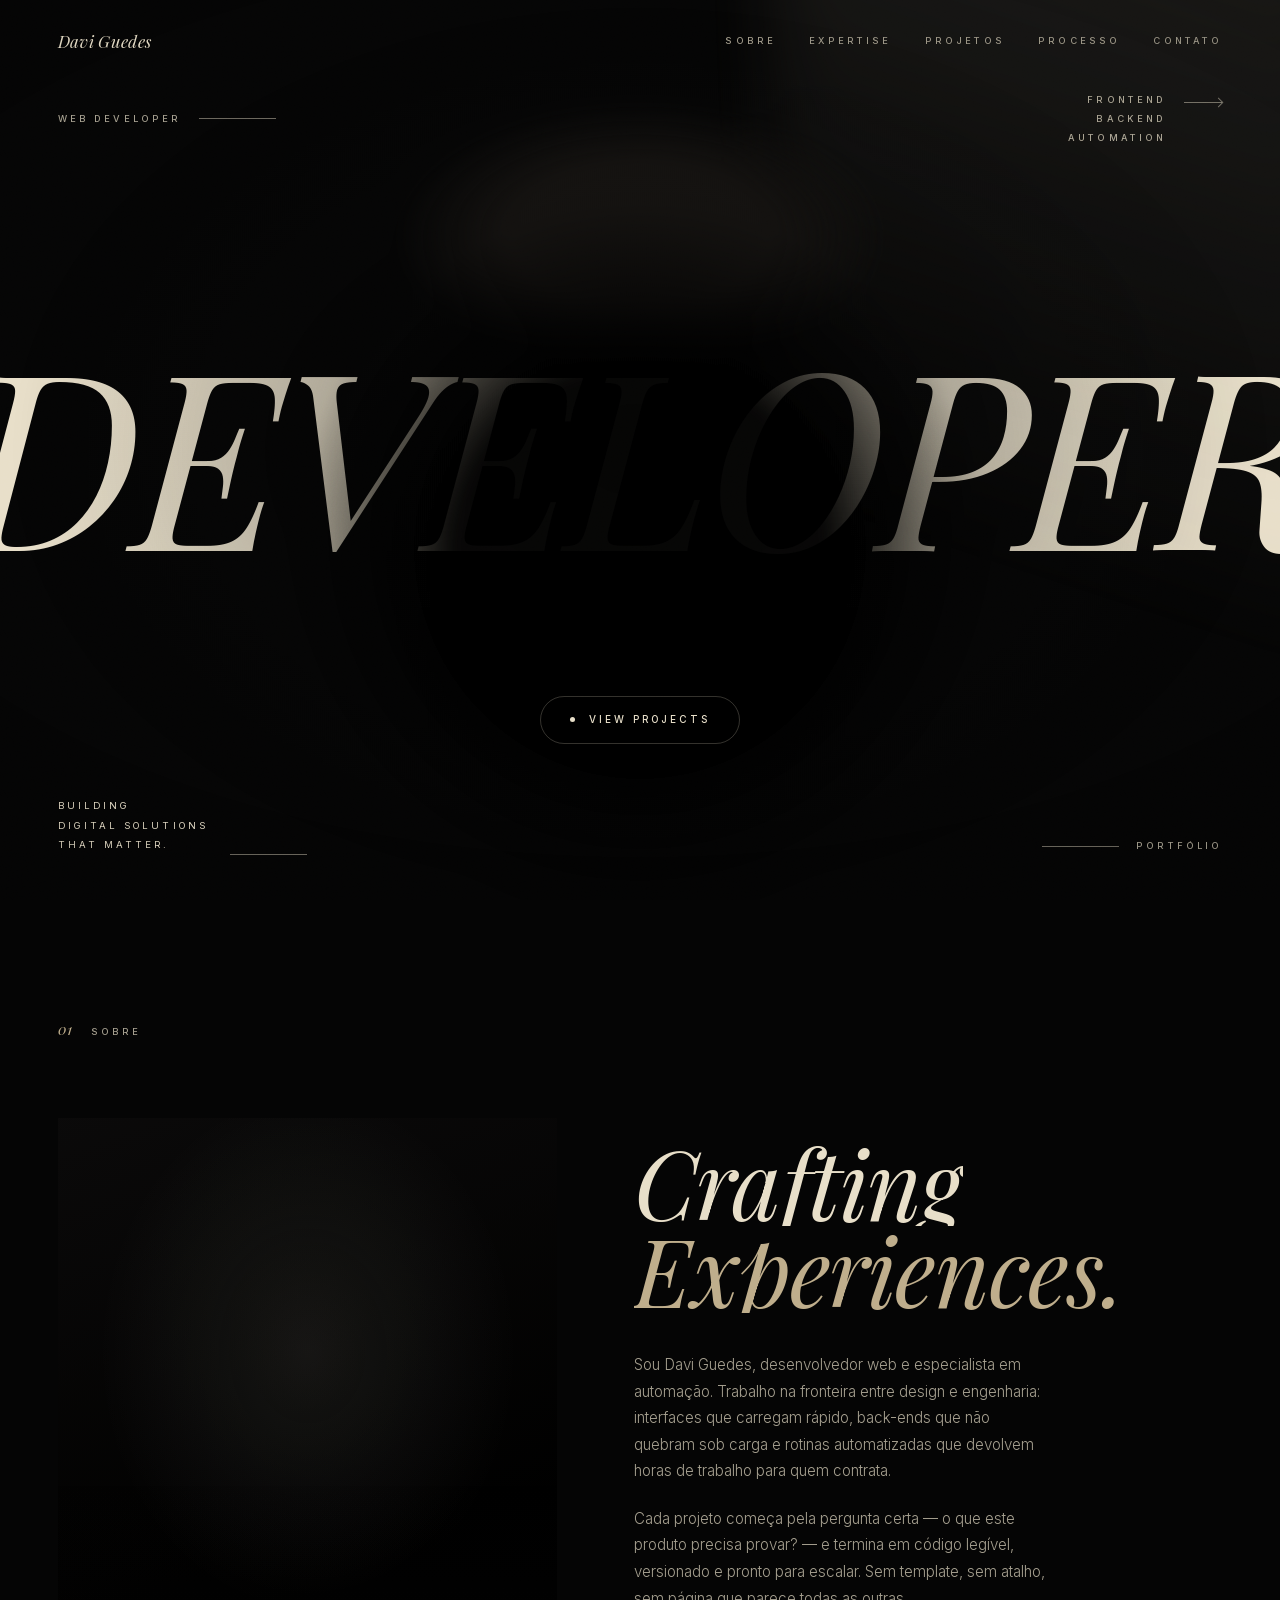
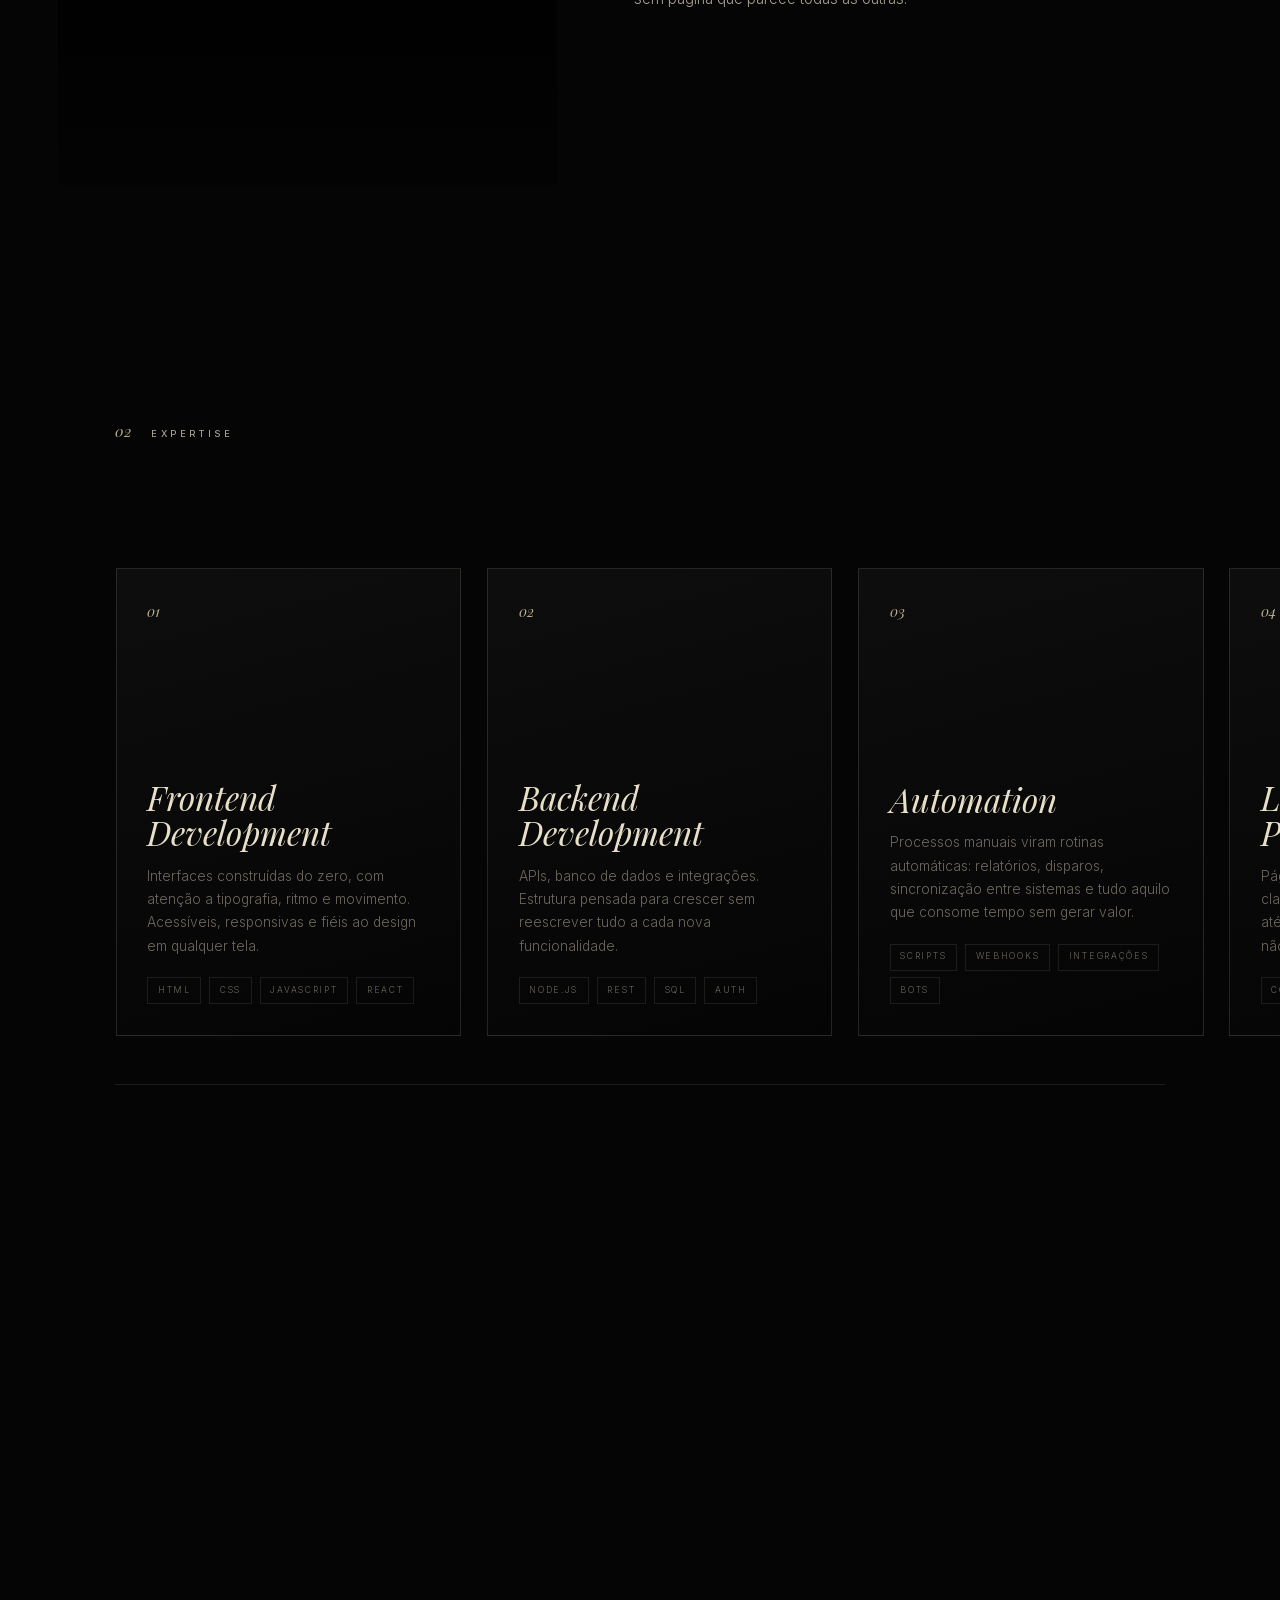
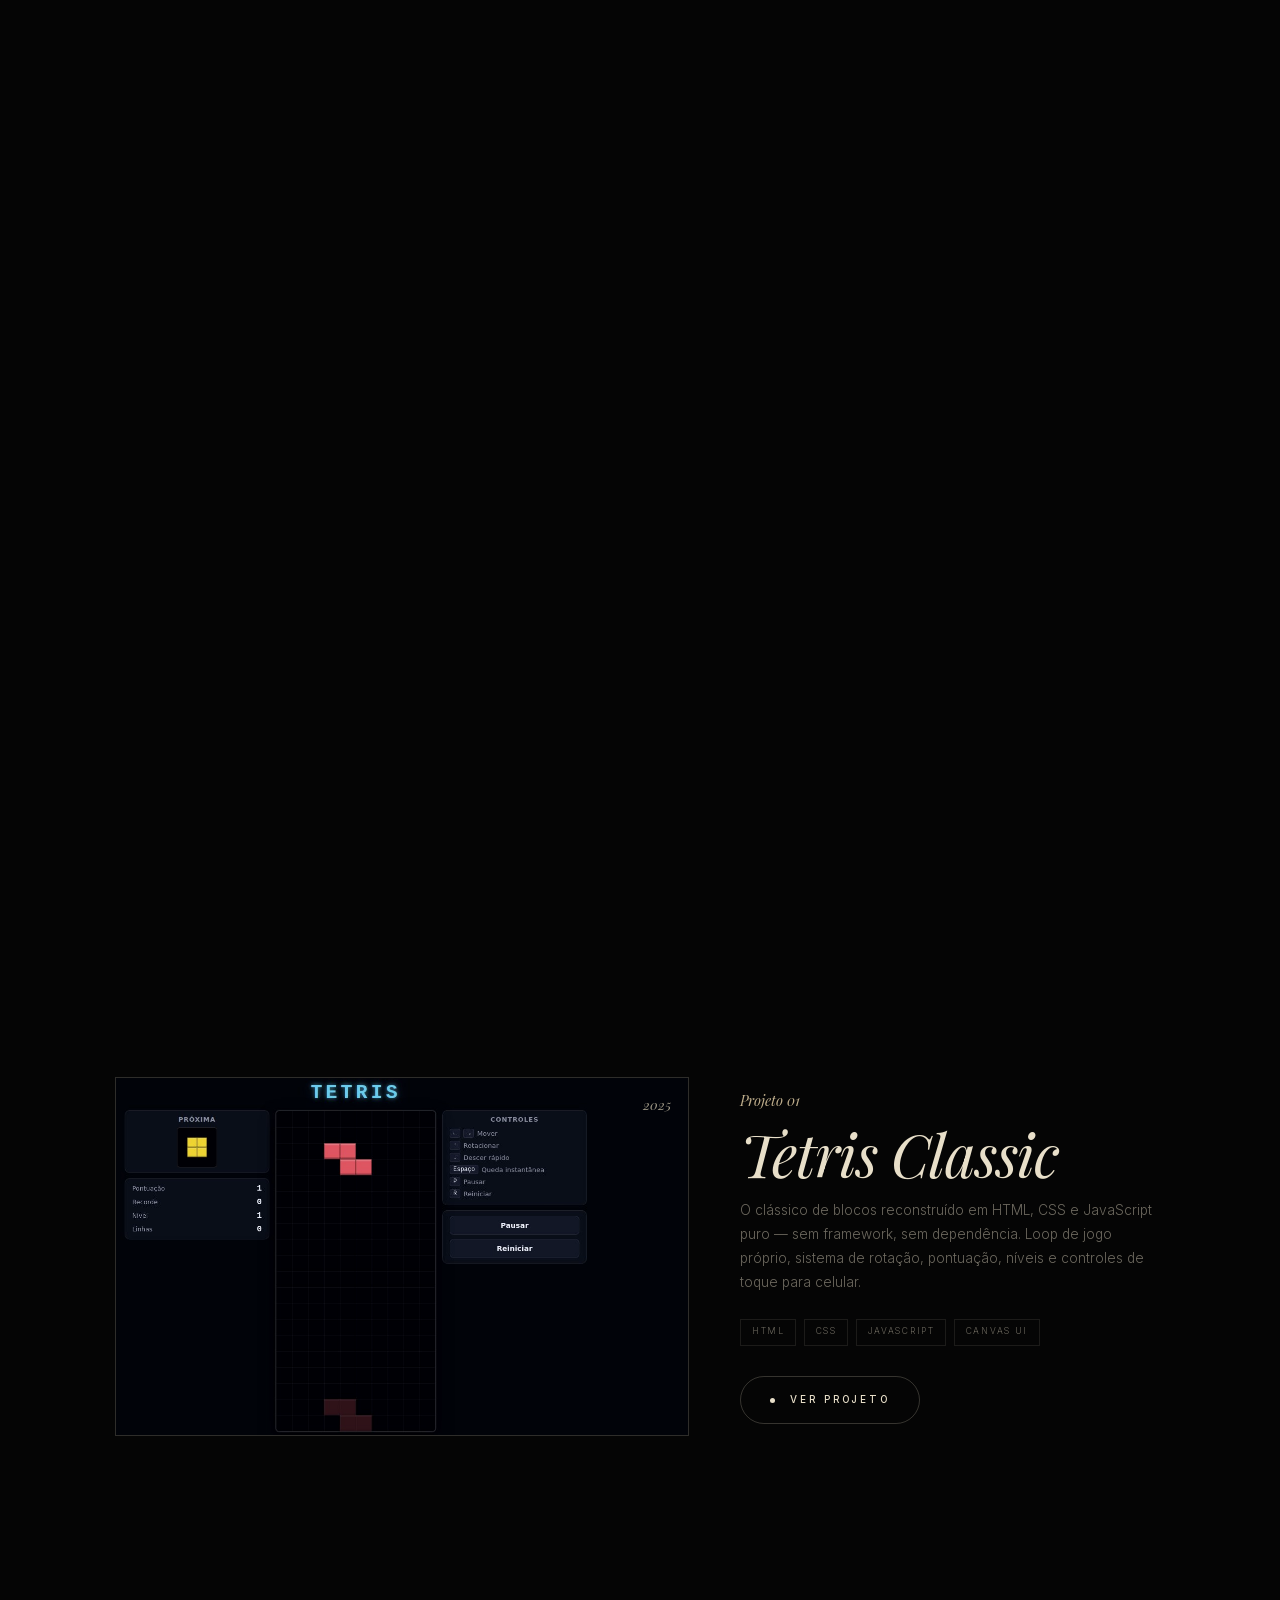
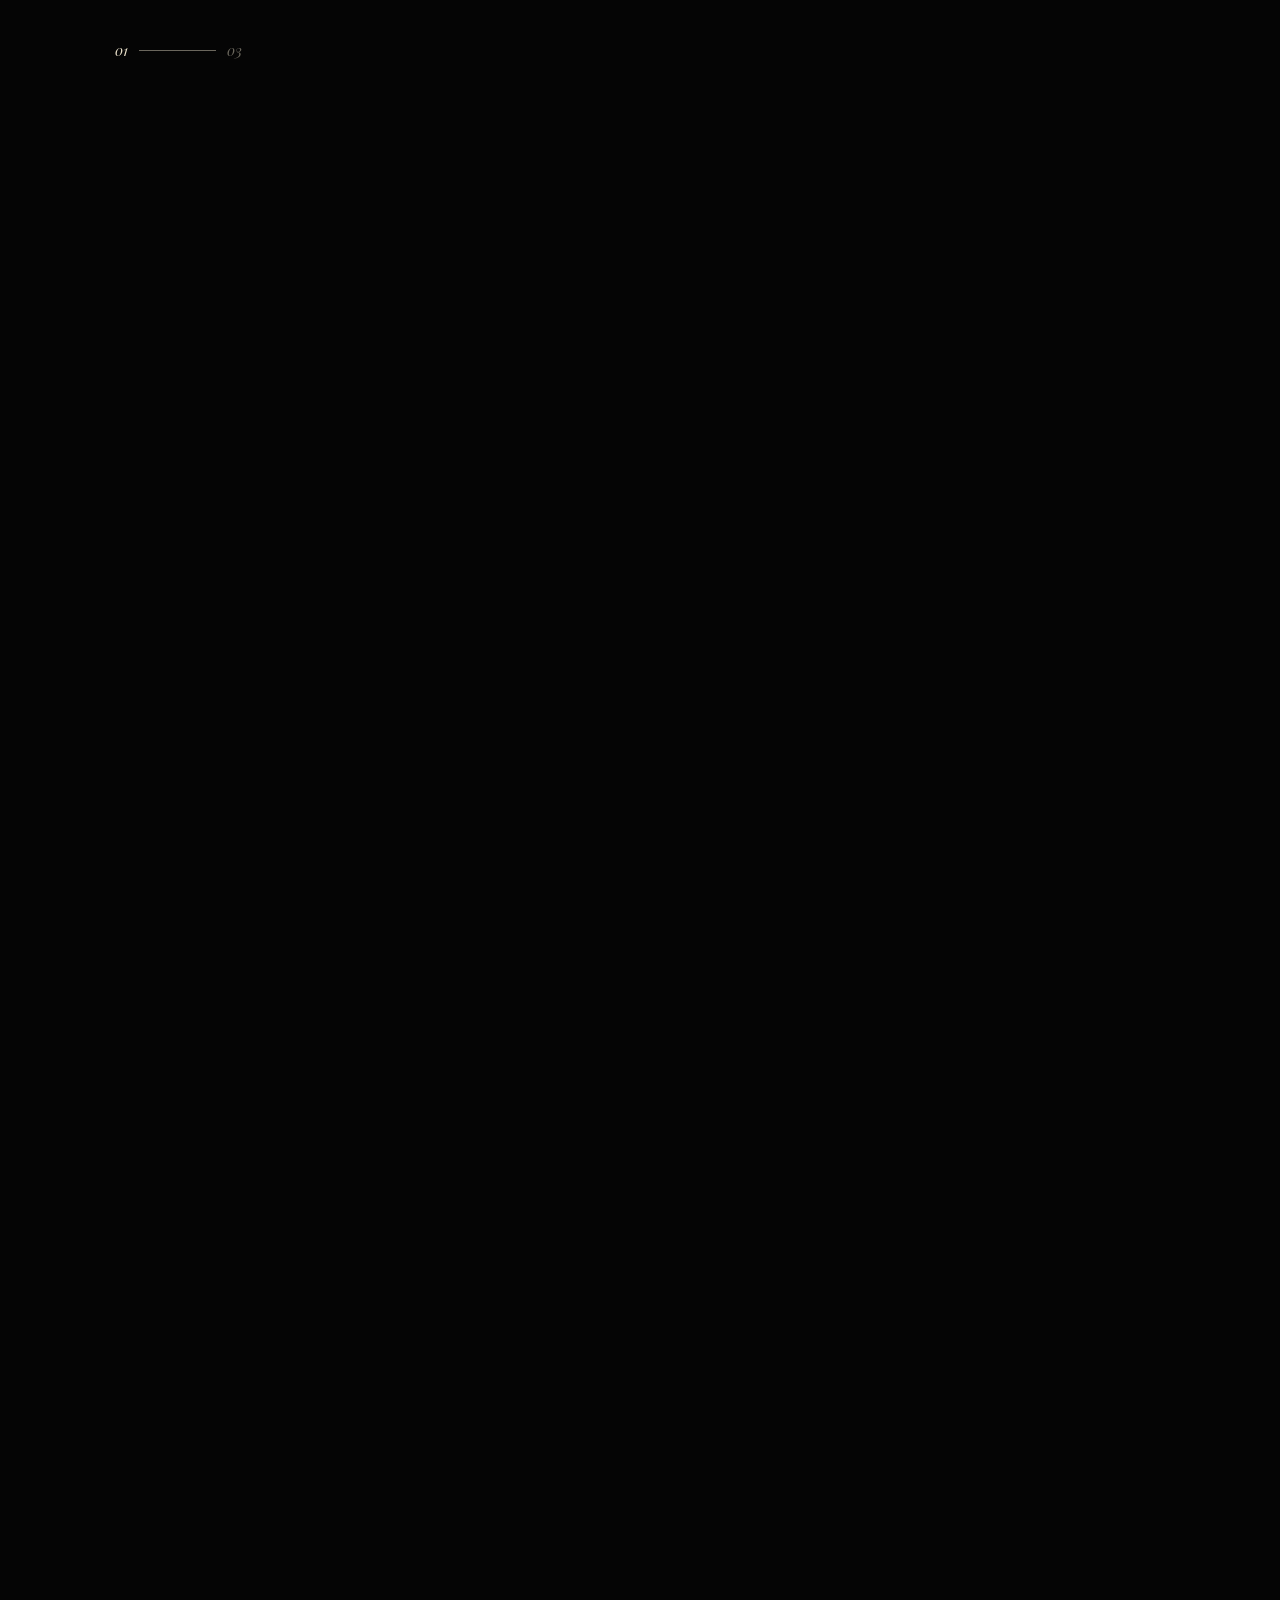
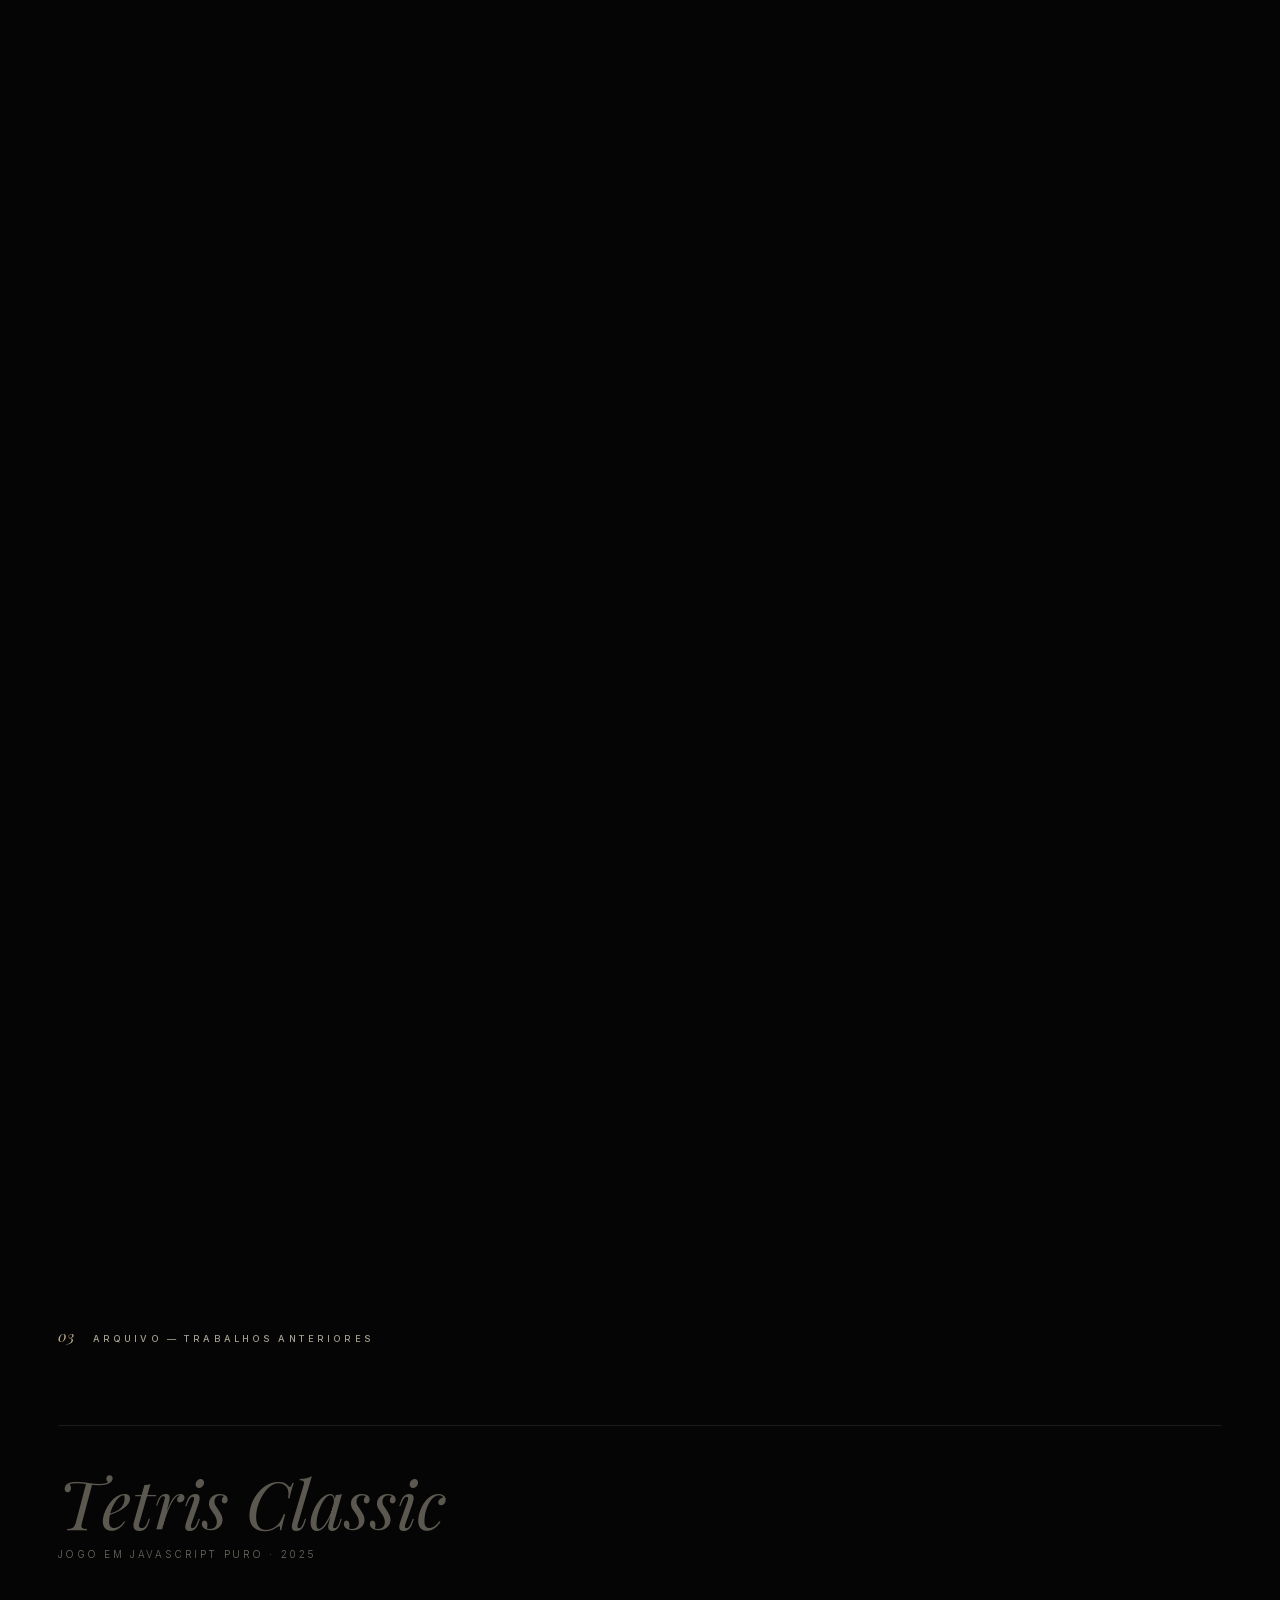
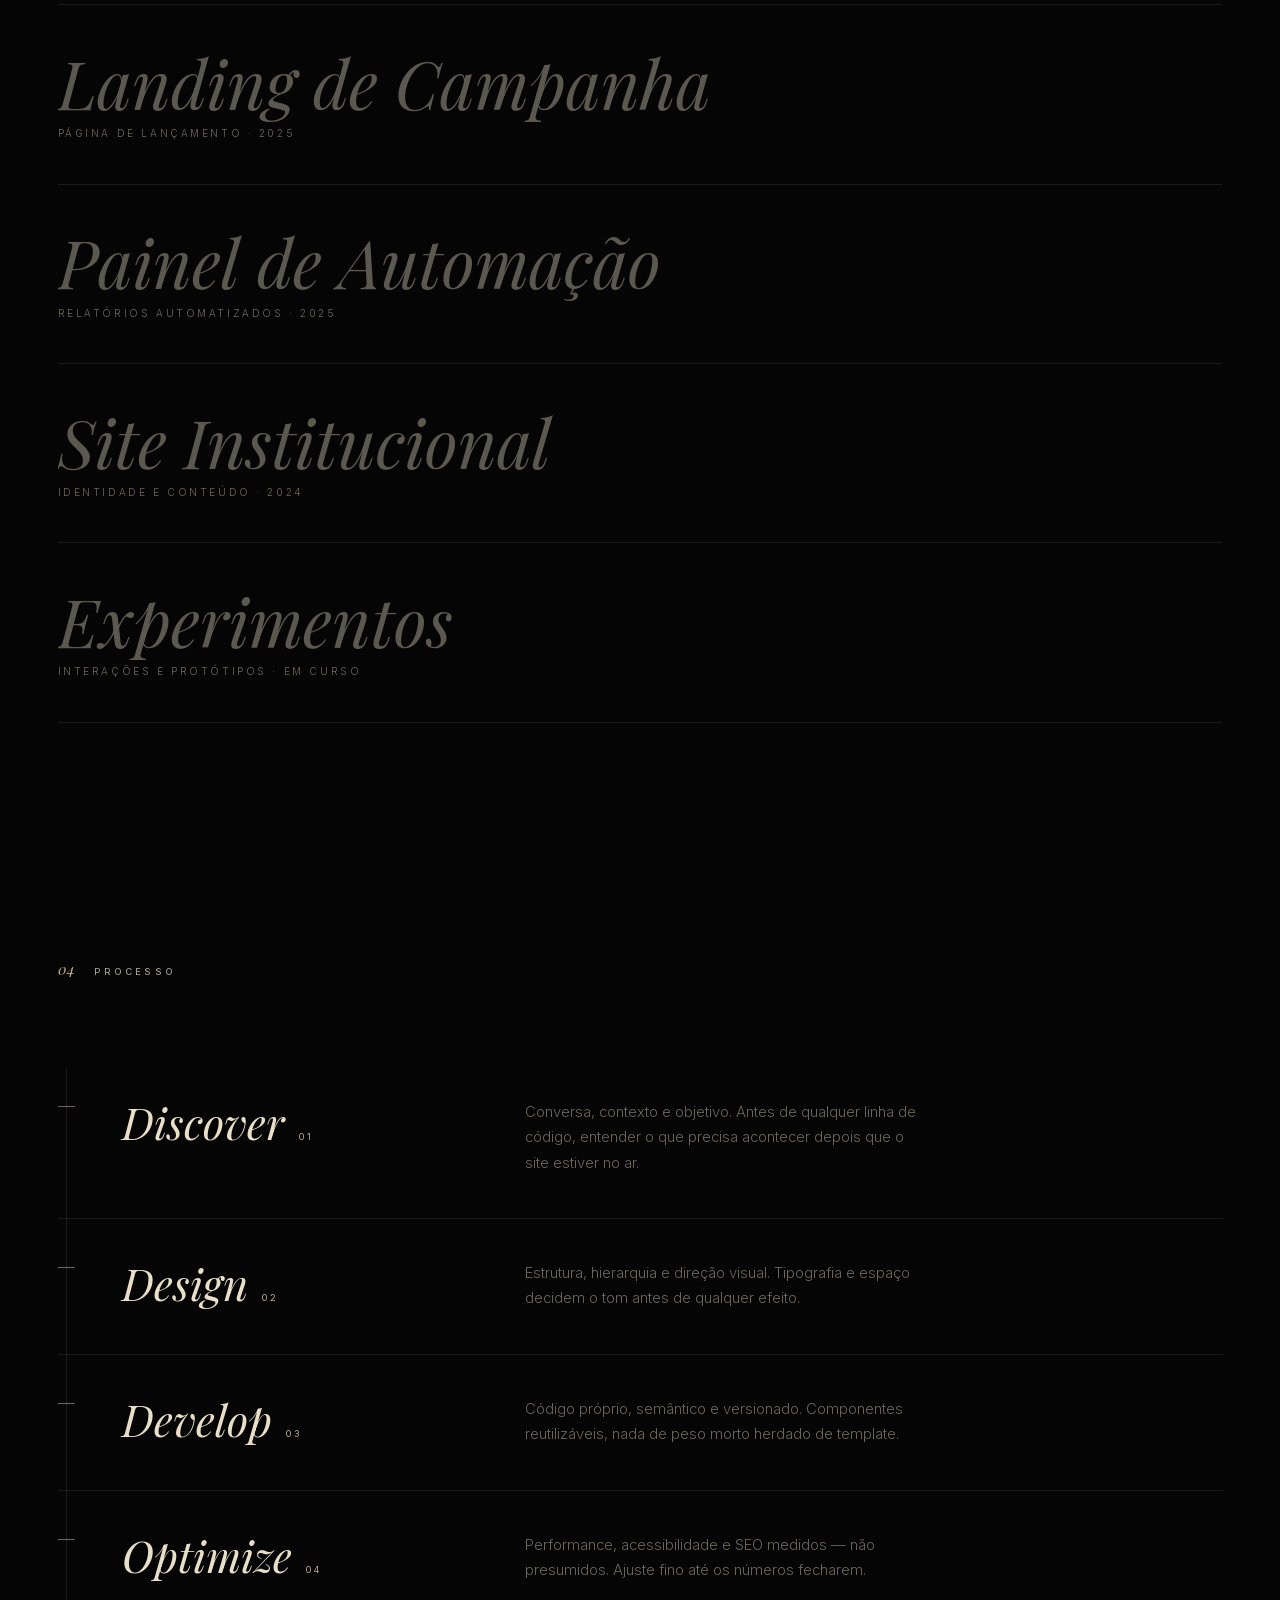
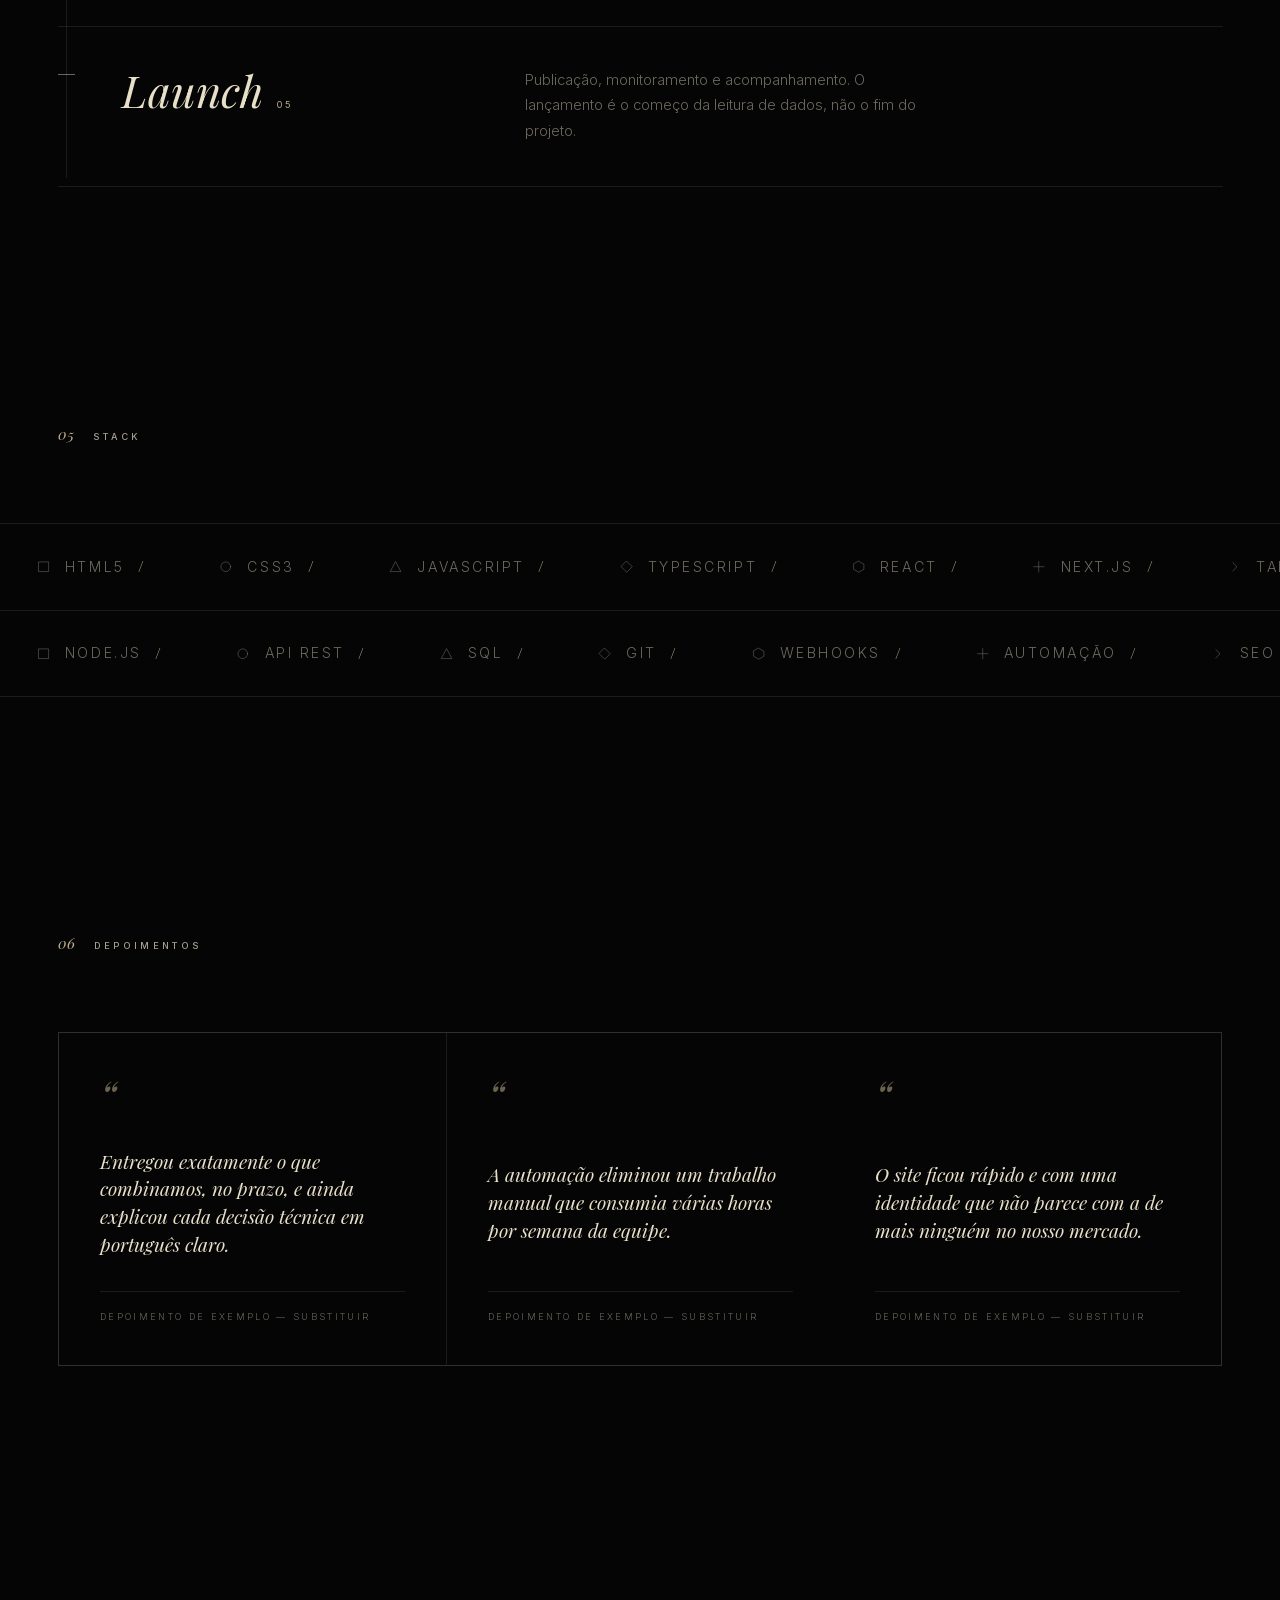
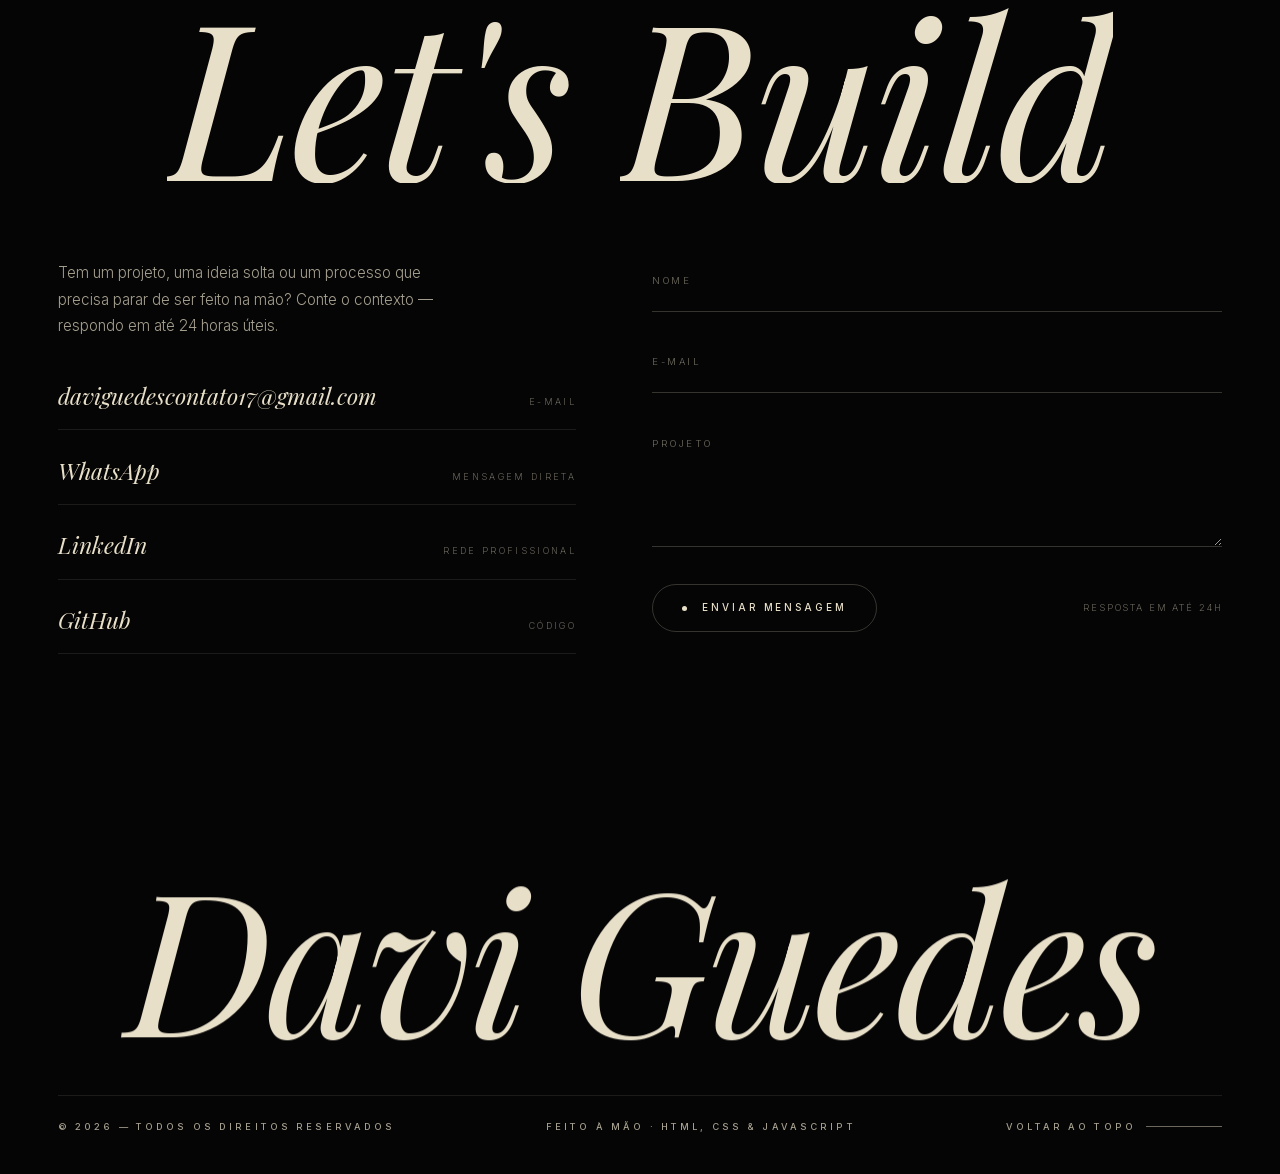
==== commit 53315402: "Promote portfolio to site root and drop all external dependencies O portfólio passa a ser a página i" ====
--- a/index.html
+++ b/index.html
@@ -1,4857 +1,598 @@
 <!DOCTYPE html>
 <html lang="pt-BR">
 <head>
-  <meta charset="UTF-8" />
-  <meta name="viewport" content="width=device-width, initial-scale=1, viewport-fit=cover" />
-  <meta name="theme-color" content="#f6f6f3" />
-  <meta name="description" content="PixelPlay: Xadrez, Minhoca, Tetris, Palavra do Dia e Evolução das Cidades — jogos clássicos para jogar direto no navegador, sem instalar nada." />
-  <title>PixelPlay — Jogos clássicos no navegador</title>
-  <link rel="preconnect" href="https://fonts.googleapis.com" />
-  <link rel="preconnect" href="https://fonts.gstatic.com" crossorigin />
-  <link href="https://fonts.googleapis.com/css2?family=Press+Start+2P&family=Inter:wght@400;500;600;700;800&display=swap" rel="stylesheet" />
-  <style>
-    /* =========================================================
-       PixelPlay — estilos
-       Tema claro, retrô + moderno, responsivo.
-       ========================================================= */
-
-    /* ---------- Tokens de design ---------- */
-    :root {
-      --bg: #f6f6f3;
-      --bg-alt: #efeeea;
-      --surface: #ffffff;
-      --border: #e4e3dd;
-      --border-strong: #d3d1c8;
-      --text: #1c1c1e;
-      --text-muted: #5c5c63;
-      --text-faint: #8a8a90;
-
-      --accent: #4f46e5;
-      --accent-strong: #4338ca;
-      --accent-ink: #ffffff;
-      --accent-soft: #ecebfd;
-
-      --success: #16a34a;
-      --success-soft: #e6f6ea;
-      --warning: #b45309;
-      --warning-soft: #fdf1e0;
-      --danger: #dc2626;
-      --danger-soft: #fde8e8;
-
-      --radius: 14px;
-      --shadow-sm: 0 1px 2px rgba(20, 20, 25, 0.05);
-      --shadow-md: 0 10px 26px rgba(20, 20, 25, 0.08);
-      --shadow-lg: 0 18px 40px rgba(20, 20, 25, 0.16);
-
-      --pixel-notch: 8px;
-      --pixel-corners: polygon(
-        0 var(--pixel-notch), var(--pixel-notch) var(--pixel-notch), var(--pixel-notch) 0,
-        calc(100% - var(--pixel-notch)) 0, calc(100% - var(--pixel-notch)) var(--pixel-notch), 100% var(--pixel-notch),
-        100% calc(100% - var(--pixel-notch)), calc(100% - var(--pixel-notch)) calc(100% - var(--pixel-notch)), calc(100% - var(--pixel-notch)) 100%,
-        var(--pixel-notch) 100%, var(--pixel-notch) calc(100% - var(--pixel-notch)), 0 calc(100% - var(--pixel-notch))
-      );
-
-      --font-pixel: "Press Start 2P", "Courier New", monospace;
-      --font-body: "Inter", system-ui, -apple-system, "Segoe UI", Roboto, Helvetica, Arial, sans-serif;
-
-      --c-chess: #475569;
-      --c-chess-soft: #eef1f5;
-      --c-snake: #16a34a;
-      --c-snake-soft: #e8f7ec;
-      --c-tetris: #2563eb;
-      --c-tetris-soft: #e8eefd;
-      --c-word: #ca8a04;
-      --c-word-soft: #fbf1dc;
-      --c-city: #ea580c;
-      --c-city-soft: #fdece0;
-      --c-meteor: #0891b2;
-      --c-meteor-soft: #e0f7fb;
-    }
-
-    @media (prefers-reduced-motion: reduce) {
-      *, *::before, *::after {
-        animation-duration: 0.001ms !important;
-        animation-iteration-count: 1 !important;
-        transition-duration: 0.001ms !important;
-        scroll-behavior: auto !important;
-      }
-    }
-
-    /* ---------- Reset básico ---------- */
-    *, *::before, *::after { box-sizing: border-box; }
-    html, body { height: 100%; }
-    html { scroll-behavior: smooth; }
-    html.no-scroll, html.no-scroll body { overflow: hidden; }
-
-    body {
-      margin: 0;
-      background: var(--bg);
-      color: var(--text);
-      font-family: var(--font-body);
-      line-height: 1.55;
-      -webkit-font-smoothing: antialiased;
-    }
-
-    img { max-width: 100%; display: block; }
-    ul { list-style: none; margin: 0; padding: 0; }
-    a { color: inherit; }
-    button { font: inherit; color: inherit; }
-    h1, h2, h3, p { margin: 0; }
-
-    .sr-only {
-      position: absolute;
-      width: 1px;
-      height: 1px;
-      padding: 0;
-      margin: -1px;
-      overflow: hidden;
-      clip: rect(0, 0, 0, 0);
-      white-space: nowrap;
-      border: 0;
-    }
-
-    .hidden { display: none !important; }
-
-    .container {
-      width: 100%;
-      max-width: 1120px;
-      margin: 0 auto;
-      padding: 0 24px;
-    }
-
-    .pixel-corners { clip-path: var(--pixel-corners); }
-
-    /* ---------- Skip link ---------- */
-    .skip-link {
-      position: absolute;
-      left: 12px;
-      top: -60px;
-      background: var(--accent);
-      color: #fff;
-      padding: 10px 16px;
-      border-radius: 8px;
-      z-index: 200;
-      text-decoration: none;
-      font-weight: 600;
-      font-size: 0.9rem;
-      transition: top 0.2s ease;
-    }
-    .skip-link:focus { top: 12px; }
-
-    /* ---------- Tipografia utilitária ---------- */
-    .eyebrow {
-      font-family: var(--font-pixel);
-      font-size: 0.62rem;
-      letter-spacing: 0.04em;
-      color: var(--accent);
-      text-transform: uppercase;
-      display: inline-flex;
-      align-items: center;
-      gap: 6px;
-    }
-
-    .section-title {
-      font-family: var(--font-pixel);
-      font-size: clamp(1rem, 2.4vw, 1.4rem);
-      line-height: 1.65;
-      color: var(--text);
-      margin-top: 10px;
-    }
-
-    .section-lede {
-      color: var(--text-muted);
-      font-size: 1rem;
-      max-width: 620px;
-      margin-top: 12px;
-    }
-
-    .section { padding: 64px 0; }
-    .section-alt { background: var(--bg-alt); border-top: 1px solid var(--border); border-bottom: 1px solid var(--border); }
-
-    /* ---------- Reveal ao rolar ---------- */
-    .reveal { opacity: 0; transform: translateY(18px); transition: opacity 0.55s ease, transform 0.55s ease; }
-    .reveal.in { opacity: 1; transform: none; }
-
-    /* ---------- Botões ---------- */
-    .btn {
-      display: inline-flex;
-      align-items: center;
-      justify-content: center;
-      gap: 8px;
-      font-family: var(--font-pixel);
-      font-size: 0.68rem;
-      letter-spacing: 0.01em;
-      line-height: 1.4;
-      padding: 13px 18px;
-      border-radius: 10px;
-      border: 2px solid var(--border-strong);
-      background: var(--surface);
-      color: var(--text);
-      cursor: pointer;
-      white-space: nowrap;
-      transition: transform 0.15s ease, box-shadow 0.15s ease, background-color 0.15s ease, border-color 0.15s ease, color 0.15s ease;
-    }
-    .btn:hover { transform: translateY(-2px); box-shadow: var(--shadow-sm); border-color: var(--accent); }
-    .btn:active { transform: translateY(0) scale(0.97); }
-    .btn:focus-visible { outline: 2px solid var(--accent); outline-offset: 2px; }
-
-    .btn-primary { background: var(--accent); color: var(--accent-ink); border-color: var(--accent-strong); --pixel-notch: 6px; }
-    .btn-primary:hover { background: var(--accent-strong); }
-
-    .btn-soon {
-      background: var(--bg-alt);
-      color: var(--text-faint);
-      border-style: dashed;
-    }
-    .btn-soon:hover { color: var(--text-muted); border-color: var(--text-faint); transform: none; box-shadow: none; }
-
-    .btn-block { width: 100%; }
-
-    /* ---------- Badges de dificuldade ---------- */
-    .badge {
-      display: inline-flex;
-      align-items: center;
-      gap: 4px;
-      font-size: 0.72rem;
-      font-weight: 600;
-      padding: 4px 11px;
-      border-radius: 999px;
-      white-space: nowrap;
-    }
-    .badge-easy { background: var(--success-soft); color: var(--success); }
-    .badge-medium { background: var(--warning-soft); color: var(--warning); }
-    .badge-hard { background: var(--danger-soft); color: var(--danger); }
-
-    /* ---------- Navegação ---------- */
-    .site-nav {
-      position: sticky;
-      top: 0;
-      z-index: 40;
-      background: rgba(246, 246, 243, 0.88);
-      backdrop-filter: blur(10px);
-      -webkit-backdrop-filter: blur(10px);
-      border-bottom: 1px solid var(--border);
-    }
-    .nav-inner {
-      display: flex;
-      align-items: center;
-      justify-content: space-between;
-      gap: 16px;
-      padding-block: 14px;
-    }
-    .brand { display: flex; align-items: center; gap: 10px; text-decoration: none; }
-    .brand-badge {
-      width: 34px;
-      height: 34px;
-      flex-shrink: 0;
-      display: flex;
-      align-items: center;
-      justify-content: center;
-      background: var(--accent-soft);
-      font-size: 1.05rem;
-      border: 2px solid var(--border-strong);
-      --pixel-notch: 5px;
-    }
-    .brand-name { font-family: var(--font-pixel); font-size: 0.82rem; letter-spacing: 0.02em; color: var(--text); white-space: nowrap; }
-    .brand-accent { color: var(--accent); }
-    .nav-links { display: flex; gap: 24px; font-size: 0.92rem; font-weight: 500; }
-    .nav-links a { text-decoration: none; color: var(--text-muted); transition: color 0.15s ease; }
-    .nav-links a:hover { color: var(--text); }
-    .nav-cta { padding: 10px 16px; font-size: 0.6rem; }
-    @media (max-width: 680px) {
-      .nav-links { display: none; }
-    }
-
-    /* ---------- Hero ---------- */
-    .hero {
-      padding: 76px 0 56px;
-      text-align: center;
-      background-image: radial-gradient(var(--border) 1px, transparent 1px);
-      background-size: 22px 22px;
-      background-position: center top;
-    }
-    .hero-inner {
-      display: flex;
-      flex-direction: column;
-      align-items: center;
-      gap: 18px;
-      max-width: 720px;
-      margin: 0 auto;
-    }
-    .hero-title {
-      font-family: var(--font-pixel);
-      font-size: clamp(1.1rem, 3.4vw, 1.9rem);
-      line-height: 1.7;
-      color: var(--text);
-    }
-    .hero-lede { color: var(--text-muted); font-size: 1.05rem; max-width: 520px; }
-    .hero-actions { display: flex; gap: 12px; flex-wrap: wrap; justify-content: center; margin-top: 6px; }
-    .hero-icons { display: flex; gap: 14px; margin-top: 30px; flex-wrap: wrap; justify-content: center; }
-    .hero-icon {
-      width: 52px;
-      height: 52px;
-      border-radius: 14px;
-      background: var(--bg, var(--icon-bg));
-      display: flex;
-      align-items: center;
-      justify-content: center;
-      font-size: 1.5rem;
-      border: 1px solid var(--border);
-      animation: floatIcon 3.2s ease-in-out infinite;
-      animation-delay: var(--delay, 0s);
-    }
-    @keyframes floatIcon {
-      0%, 100% { transform: translateY(0); }
-      50% { transform: translateY(-8px); }
-    }
-
-    /* ---------- Biblioteca de jogos ---------- */
-    .game-grid {
-      display: grid;
-      grid-template-columns: repeat(auto-fill, minmax(230px, 1fr));
-      gap: 18px;
-      margin-top: 30px;
-    }
-    .game-card {
-      background: var(--surface);
-      border: 1px solid var(--border);
-      border-radius: var(--radius);
-      padding: 22px;
-      display: flex;
-      flex-direction: column;
-      gap: 12px;
-      transition: transform 0.18s ease, box-shadow 0.18s ease, border-color 0.18s ease;
-    }
-    .game-card:hover { transform: translateY(-4px); box-shadow: var(--shadow-md); border-color: var(--border-strong); }
-    .game-card-top { display: flex; align-items: center; justify-content: space-between; gap: 10px; }
-    .game-icon {
-      width: 52px;
-      height: 52px;
-      flex-shrink: 0;
-      display: flex;
-      align-items: center;
-      justify-content: center;
-      font-size: 1.55rem;
-      background: var(--icon-bg, var(--accent-soft));
-      border: 2px solid var(--border-strong);
-      --pixel-notch: 6px;
-      clip-path: var(--pixel-corners);
-    }
-    .game-card-title { font-family: var(--font-pixel); font-size: 0.85rem; color: var(--text); }
-    .game-card-desc { color: var(--text-muted); font-size: 0.9rem; line-height: 1.6; flex: 1; }
-
-    /* ---------- Clássicos (cartuchos retrô) ---------- */
-    .cartridge-row {
-      display: flex;
-      gap: 16px;
-      margin-top: 30px;
-      overflow-x: auto;
-      padding-bottom: 10px;
-      scroll-snap-type: x proximity;
-    }
-    .cartridge {
-      flex: 0 0 156px;
-      scroll-snap-align: start;
-      background: var(--surface);
-      border: 2px solid var(--border-strong);
-      padding: 18px 14px;
-      display: flex;
-      flex-direction: column;
-      align-items: center;
-      gap: 9px;
-      text-align: center;
-      --pixel-notch: 8px;
-    }
-    .cartridge-bar { width: 100%; height: 6px; border-radius: 3px; background: var(--c, var(--accent)); }
-    .cartridge-icon { font-size: 1.8rem; }
-    .cartridge-name { font-family: var(--font-pixel); font-size: 0.66rem; color: var(--text); line-height: 1.5; }
-    .cartridge-tag { font-size: 0.75rem; color: var(--text-muted); background: var(--cs, var(--accent-soft)); padding: 2px 9px; border-radius: 999px; }
-
-    /* ---------- Ranking ---------- */
-    .rank-grid {
-      display: grid;
-      grid-template-columns: repeat(auto-fit, minmax(210px, 1fr));
-      gap: 16px;
-      margin-top: 30px;
-    }
-    .rank-card {
-      background: var(--surface);
-      border: 1px solid var(--border);
-      border-radius: var(--radius);
-      padding: 22px;
-      display: flex;
-      flex-direction: column;
-      align-items: center;
-      text-align: center;
-      gap: 6px;
-    }
-    .rank-icon { font-size: 1.6rem; }
-    .rank-value {
-      font-family: var(--font-pixel);
-      font-size: 1.35rem;
-      color: var(--accent);
-      font-variant-numeric: tabular-nums;
-      margin-top: 4px;
-    }
-    .rank-label { font-size: 0.82rem; color: var(--text-muted); margin-top: 2px; }
-    .rank-note { font-size: 0.72rem; color: var(--text-faint); }
-
-    /* ---------- Destaque: Evolução das Cidades ---------- */
-    .feature-grid {
-      display: grid;
-      grid-template-columns: 1.1fr 1fr;
-      gap: 48px;
-      align-items: center;
-    }
-    @media (max-width: 820px) {
-      .feature-grid { grid-template-columns: 1fr; }
-    }
-    .feature-lede { color: var(--text-muted); margin-top: 14px; max-width: 480px; }
-    .feature-list { display: flex; flex-direction: column; gap: 10px; margin: 22px 0 26px; }
-    .feature-list li { font-size: 0.92rem; color: var(--text); }
-
-    .city-preview {
-      position: relative;
-      aspect-ratio: 4 / 3;
-      background: #e3edf4;
-      border: 2px solid var(--border-strong);
-      overflow: hidden;
-      --pixel-notch: 10px;
-    }
-    .city-sun { position: absolute; top: 12%; right: 12%; width: 34px; height: 34px; background: #ffd76b; border-radius: 50%; }
-    .city-skyline {
-      position: absolute;
-      left: 0;
-      right: 0;
-      bottom: 14%;
-      height: 68%;
-      display: flex;
-      align-items: flex-end;
-      justify-content: center;
-      gap: 8px;
-      padding: 0 20px;
-    }
-    .building { width: 15%; height: var(--h); background: var(--bg); position: relative; }
-    .building .window {
-      position: absolute;
-      width: 6px;
-      height: 6px;
-      left: 30%;
-      top: 22%;
-      background: #ffe08a;
-      animation: winBlink 3s ease-in-out infinite;
-      animation-delay: var(--d, 0s);
-    }
-    .building .window + .window { left: 58%; top: 48%; }
-    @keyframes winBlink {
-      0%, 100% { opacity: 0.2; }
-      50% { opacity: 1; }
-    }
-    .city-ground { position: absolute; left: 0; right: 0; bottom: 0; height: 14%; background: #bcd4c6; }
-
-    /* ---------- Rodapé ---------- */
-    .site-footer { border-top: 1px solid var(--border); padding: 40px 0; }
-    .footer-inner { display: flex; flex-direction: column; align-items: center; gap: 12px; text-align: center; }
-    .footer-text { color: var(--text-muted); font-size: 0.9rem; }
-    .footer-links { display: flex; gap: 18px; flex-wrap: wrap; justify-content: center; font-size: 0.88rem; }
-    .footer-links a { text-decoration: none; color: var(--text-muted); }
-    .footer-links a:hover { color: var(--text); }
-    .footer-copy { color: var(--text-faint); font-size: 0.78rem; margin-top: 6px; }
-
-    /* ---------- Toast ---------- */
-    .toast {
-      position: fixed;
-      left: 50%;
-      bottom: 22px;
-      transform: translate(-50%, 20px);
-      background: var(--text);
-      color: #fff;
-      padding: 13px 20px;
-      border-radius: 10px;
-      font-size: 0.85rem;
-      opacity: 0;
-      pointer-events: none;
-      z-index: 100;
-      box-shadow: var(--shadow-lg);
-      transition: opacity 0.25s ease, transform 0.25s ease;
-      max-width: min(90vw, 360px);
-      text-align: center;
-    }
-    .toast.show { opacity: 1; transform: translate(-50%, 0); }
-
-    /* =========================================================
-       Tetris — vista de jogo (overlay em tela cheia)
-       Tema escuro próprio, isolado sob #game-tetris.
-       ========================================================= */
-    #game-tetris {
-      --bg-color: #05070f;
-      --panel-bg: #0c1120;
-      --panel-border: rgba(255, 255, 255, 0.08);
-      --board-bg: #02030a;
-      --board-border: rgba(255, 255, 255, 0.14);
-      --text-primary: #e8ebf5;
-      --text-secondary: #8890a8;
-      --t-accent: #4fd1ff;
-      --t-accent-strong: #7fe0ff;
-      --t-danger: #ff4d5e;
-      --t-radius: 10px;
-      --t-font: "Segoe UI", system-ui, -apple-system, Roboto, Helvetica, Arial, sans-serif;
-      --t-mono: "Consolas", "SFMono-Regular", Menlo, "Courier New", monospace;
-
-      position: fixed;
-      inset: 0;
-      z-index: 80;
-      overflow: auto;
-      background: var(--bg-color);
-      color: var(--text-primary);
-      font-family: var(--t-font);
-      display: flex;
-      align-items: center;
-      justify-content: center;
-      padding: clamp(4px, 2vw, 10px);
-      overscroll-behavior: none;
-      touch-action: none;
-    }
-
-    #game-tetris .game-container {
-      width: 100%;
-      max-width: 920px;
-      display: flex;
-      flex-direction: column;
-      align-items: center;
-      gap: clamp(6px, 1.5vh, 12px);
-    }
-
-    #game-tetris .game-topbar {
-      display: grid;
-      grid-template-columns: 1fr auto 1fr;
-      align-items: center;
-      width: 100%;
-      gap: 8px;
-    }
-    #game-tetris .game-back-btn {
-      justify-self: start;
-      display: inline-flex;
-      align-items: center;
-      gap: 6px;
-      background: transparent;
-      border: 1px solid var(--panel-border);
-      color: var(--text-secondary);
-      padding: 7px 12px;
-      border-radius: 8px;
-      font-size: 0.8rem;
-      cursor: pointer;
-      transition: color 0.15s ease, border-color 0.15s ease;
-    }
-    #game-tetris .game-back-btn:hover { color: var(--text-primary); border-color: var(--t-accent); }
-    #game-tetris .game-back-btn:focus-visible { outline: 2px solid var(--t-accent); outline-offset: 2px; }
-    #game-tetris .game-topbar-spacer { justify-self: end; }
-
-    #game-tetris .game-title {
-      font-family: var(--t-mono);
-      font-weight: 900;
-      letter-spacing: 0.18em;
-      font-size: clamp(1.1rem, 4vw, 1.7rem);
-      color: var(--t-accent);
-      text-shadow: 0 0 8px rgba(79, 209, 255, 0.55), 0 0 22px rgba(79, 209, 255, 0.25);
-      margin: 0;
-      text-align: center;
-    }
-
-    #game-tetris .game-layout {
-      display: flex;
-      flex-direction: column;
-      align-items: center;
-      gap: clamp(6px, 1.5vh, 12px);
-      width: 100%;
-    }
-
-    @media (min-width: 860px) {
-      #game-tetris .game-layout {
-        flex-direction: row;
-        align-items: flex-start;
-        justify-content: center;
-      }
-      #game-tetris .panel { width: 190px; }
-    }
-
-    #game-tetris .panel {
-      width: 100%;
-      max-width: 340px;
-      display: flex;
-      flex-direction: column;
-      gap: 10px;
-    }
-
-    #game-tetris .panel-box {
-      background: var(--panel-bg);
-      border: 1px solid var(--panel-border);
-      border-radius: var(--t-radius);
-      padding: 10px 14px;
-    }
-
-    #game-tetris .panel-title {
-      font-size: 0.8rem;
-      text-transform: uppercase;
-      letter-spacing: 0.08em;
-      color: var(--text-secondary);
-      margin-bottom: 8px;
-      text-align: center;
-    }
-
-    #game-tetris .next-box { display: flex; flex-direction: column; align-items: center; }
-
-    #game-tetris #next-canvas {
-      display: block;
-      width: 80px;
-      height: 80px;
-      background: var(--board-bg);
-      border: 1px solid var(--board-border);
-      border-radius: 6px;
-    }
-
-    #game-tetris .stats-box { display: flex; flex-direction: column; gap: 8px; }
-    #game-tetris .stat { display: flex; align-items: center; justify-content: space-between; gap: 8px; }
-    #game-tetris .stat-label { font-size: 0.78rem; color: var(--text-secondary); }
-    #game-tetris .stat-value { font-family: var(--t-mono); font-weight: 700; font-size: 1.05rem; color: var(--text-primary); }
-
-    #game-tetris .key-list li { display: flex; align-items: center; gap: 6px; font-size: 0.82rem; color: var(--text-secondary); padding: 3px 0; }
-
-    #game-tetris kbd {
-      background: #171d33;
-      border: 1px solid var(--panel-border);
-      border-radius: 4px;
-      padding: 1px 6px;
-      font-family: var(--t-mono);
-      font-size: 0.75rem;
-      color: var(--text-primary);
-    }
-
-    #game-tetris .action-box { display: flex; flex-direction: column; gap: 8px; }
-
-    #game-tetris .board-wrapper {
-      position: relative;
-      width: min(80vw, 320px, 40vh);
-      aspect-ratio: 1 / 2;
-      background: var(--board-bg);
-      border: 2px solid var(--board-border);
-      border-radius: 8px;
-      box-shadow: 0 0 0 1px rgba(255, 255, 255, 0.03), 0 12px 30px rgba(0, 0, 0, 0.6);
-      overflow: hidden;
-      flex-shrink: 0;
-    }
-
-    #game-tetris #board-canvas { display: block; width: 100%; height: 100%; touch-action: none; }
-
-    #game-tetris .board-wrapper.flash-gameover { animation: tFlashRed 0.5s ease-in-out 2; }
-
-    @keyframes tFlashRed {
-      0%, 100% { box-shadow: 0 0 0 1px rgba(255, 255, 255, 0.03), 0 12px 30px rgba(0, 0, 0, 0.6); }
-      50% { box-shadow: 0 0 0 3px var(--t-danger), 0 0 40px rgba(255, 77, 94, 0.6); }
-    }
-
-    @media (max-width: 859.98px) {
-      #game-tetris .panel { max-width: 320px; }
-      #game-tetris .panel-left { flex-direction: row; align-items: stretch; gap: 8px; }
-      #game-tetris .next-box { flex-direction: row; justify-content: center; align-items: center; gap: 8px; padding: 6px 10px; }
-      #game-tetris .next-box .panel-title { margin-bottom: 0; writing-mode: vertical-rl; font-size: 0.65rem; }
-      #game-tetris #next-canvas { width: 42px; height: 42px; }
-      #game-tetris .stats-box { flex: 1; flex-direction: row; flex-wrap: wrap; align-content: center; justify-content: space-between; gap: 2px 10px; padding: 6px 10px; }
-      #game-tetris .stat { flex-direction: column; align-items: flex-start; gap: 0; min-width: 42px; }
-      #game-tetris .stat-label { font-size: 0.6rem; }
-      #game-tetris .stat-value { font-size: 0.85rem; }
-      #game-tetris .controls-box { display: none; }
-      #game-tetris .action-box { flex-direction: row; justify-content: center; padding: 6px 10px; }
-      #game-tetris #pause-btn { display: none; }
-      #game-tetris .action-box .btn { padding: 8px 14px; font-size: 0.82rem; }
-      #game-tetris .panel-box { padding: 6px 10px; }
-      #game-tetris .board-wrapper { width: min(84vw, 300px, calc((100dvh - 356px) / 2)); }
-    }
-
-    #game-tetris .combo-toast {
-      position: absolute;
-      top: 42%;
-      left: 50%;
-      transform: translate(-50%, -50%);
-      font-family: var(--t-mono);
-      font-weight: 900;
-      font-size: 1.5rem;
-      letter-spacing: 0.06em;
-      color: #ffffff;
-      text-shadow: 0 0 10px var(--t-accent), 0 0 26px var(--t-accent);
-      opacity: 0;
-      pointer-events: none;
-      z-index: 6;
-      white-space: nowrap;
-    }
-    #game-tetris .combo-toast.show { animation: tComboPop 0.9s ease forwards; }
-    @keyframes tComboPop {
-      0% { opacity: 0; transform: translate(-50%, -50%) scale(0.6); }
-      15% { opacity: 1; transform: translate(-50%, -50%) scale(1.1); }
-      30% { transform: translate(-50%, -50%) scale(1); }
-      75% { opacity: 1; }
-      100% { opacity: 0; transform: translate(-50%, -50%) scale(1) translateY(-14px); }
-    }
-
-    #game-tetris .overlay {
-      position: absolute;
-      inset: 0;
-      background: rgba(2, 4, 10, 0.9);
-      display: flex;
-      flex-direction: column;
-      align-items: center;
-      justify-content: center;
-      gap: 14px;
-      text-align: center;
-      padding: 16px;
-      z-index: 5;
-      animation: tFadeIn 0.25s ease;
-    }
-    @keyframes tFadeIn {
-      from { opacity: 0; transform: scale(0.96); }
-      to { opacity: 1; transform: scale(1); }
-    }
-    #game-tetris .overlay-title {
-      font-family: var(--t-mono);
-      font-weight: 900;
-      letter-spacing: 0.12em;
-      font-size: 1.5rem;
-      color: var(--t-accent);
-      text-shadow: 0 0 8px rgba(79, 209, 255, 0.5);
-    }
-    #game-tetris .overlay-title-danger { color: var(--t-danger); text-shadow: 0 0 10px rgba(255, 77, 94, 0.55); }
-    #game-tetris .overlay-text { font-size: 0.85rem; color: var(--text-secondary); line-height: 1.5; max-width: 240px; }
-
-    #game-tetris .btn {
-      font-family: var(--t-font);
-      background: #141a2e;
-      color: var(--text-primary);
-      border: 1px solid var(--panel-border);
-      padding: 10px 18px;
-      border-radius: 8px;
-      font-size: 0.9rem;
-      font-weight: 600;
-      cursor: pointer;
-      letter-spacing: normal;
-      transition: background-color 0.2s ease, border-color 0.2s ease, transform 0.15s ease;
-    }
-    #game-tetris .btn:hover { background: #1c2440; border-color: var(--t-accent); transform: none; box-shadow: none; }
-    #game-tetris .btn:active { transform: scale(0.96); }
-    #game-tetris .btn:focus-visible { outline: 2px solid var(--t-accent); outline-offset: 2px; }
-    #game-tetris .btn-primary { background: var(--t-accent); color: #04121a; border-color: var(--t-accent); }
-    #game-tetris .btn-primary:hover { background: var(--t-accent-strong); }
-
-    #game-tetris .mobile-controls { display: none; flex-direction: column; gap: 6px; width: 100%; max-width: 320px; }
-    @media (max-width: 860px), (hover: none) and (pointer: coarse) {
-      #game-tetris .mobile-controls { display: flex; }
-    }
-    #game-tetris .mobile-controls-row { display: flex; justify-content: space-between; gap: 6px; }
-    #game-tetris .touch-btn {
-      flex: 1;
-      height: clamp(44px, 12vh, 58px);
-      font-size: 1.3rem;
-      background: var(--panel-bg);
-      border: 1px solid var(--panel-border);
-      border-radius: 12px;
-      color: var(--text-primary);
-      touch-action: none;
-      user-select: none;
-      -webkit-user-select: none;
-      transition: background-color 0.15s ease, transform 0.1s ease;
-    }
-    #game-tetris .touch-btn:active { background: #1c2440; transform: scale(0.94); }
-    #game-tetris .touch-btn:focus-visible { outline: 2px solid var(--t-accent); outline-offset: 2px; }
-
-    @media (max-width: 360px) {
-      #game-tetris .game-title { letter-spacing: 0.1em; }
-      #game-tetris .panel-box { padding: 8px 10px; }
-    }
-
-    /* =========================================================
-       Snake — vista de jogo (overlay em tela cheia)
-       Tema escuro próprio, isolado sob a classe .snake-game
-       (o componente já vem preparado para ser incorporado a uma
-       página com vários jogos, então quase todo o CSS original
-       é mantido — só a casca de tela cheia é nova).
-       ========================================================= */
-    #game-snake {
-      position: fixed;
-      inset: 0;
-      z-index: 80;
-      overflow: auto;
-      background: #05070f;
-      display: flex;
-      align-items: center;
-      justify-content: center;
-      padding: clamp(4px, 2vw, 10px);
-      overscroll-behavior: none;
-      touch-action: none;
-    }
-
-    .snake-game {
-      --sg-bg: #05070f;
-      --sg-panel-bg: #0c1120;
-      --sg-panel-border: rgba(255, 255, 255, 0.08);
-      --sg-board-bg: #02030a;
-      --sg-board-border: rgba(255, 255, 255, 0.14);
-      --sg-text-primary: #e8ebf5;
-      --sg-text-secondary: #8890a8;
-      --sg-accent: #16a34a;
-      --sg-accent-strong: #4ade80;
-      --sg-accent-ink: #04150b;
-      --sg-danger: #ff4d5e;
-      --sg-font: "Segoe UI", system-ui, -apple-system, Roboto, Helvetica, Arial, sans-serif;
-      --sg-mono: "Consolas", "SFMono-Regular", Menlo, "Courier New", monospace;
-
-      display: block;
-      width: 100%;
-      font-family: var(--sg-font);
-      color: var(--sg-text-primary);
-    }
-
-    /* ---------- Reset básico (restrito a este componente) ---------- */
-    .snake-game,
-    .snake-game *,
-    .snake-game *::before,
-    .snake-game *::after {
-      box-sizing: border-box;
-    }
-
-    .snake-game ul {
-      list-style: none;
-      margin: 0;
-      padding: 0;
-    }
-
-    .snake-game button {
-      font: inherit;
-      color: inherit;
-    }
-
-    .snake-game h1,
-    .snake-game h2,
-    .snake-game p {
-      margin: 0;
-    }
-
-    .snake-game .sr-only {
-      position: absolute;
-      width: 1px;
-      height: 1px;
-      padding: 0;
-      margin: -1px;
-      overflow: hidden;
-      clip: rect(0, 0, 0, 0);
-      white-space: nowrap;
-      border: 0;
-    }
-
-    .snake-game .hidden {
-      display: none !important;
-    }
-
-    /* ---------- Layout geral ---------- */
-    .snake-game .game-container {
-      width: 100%;
-      max-width: 480px;
-      margin: 0 auto;
-      display: flex;
-      flex-direction: column;
-      align-items: center;
-      gap: clamp(8px, 2.2vh, 14px);
-    }
-
-    .snake-game .game-topbar {
-      display: grid;
-      grid-template-columns: 1fr auto 1fr;
-      align-items: center;
-      width: 100%;
-      gap: 8px;
-    }
-    .snake-game .game-back-btn {
-      justify-self: start;
-      display: inline-flex;
-      align-items: center;
-      gap: 6px;
-      background: transparent;
-      border: 1px solid var(--sg-panel-border);
-      color: var(--sg-text-secondary);
-      padding: 7px 12px;
-      border-radius: 8px;
-      font-size: 0.8rem;
-      font-family: var(--sg-font);
-      cursor: pointer;
-      transition: color 0.15s ease, border-color 0.15s ease;
-    }
-    .snake-game .game-back-btn:hover { color: var(--sg-text-primary); border-color: var(--sg-accent); }
-    .snake-game .game-back-btn:focus-visible { outline: 2px solid var(--sg-accent); outline-offset: 2px; }
-    .snake-game .game-topbar-spacer { justify-self: end; }
-
-    .snake-game .game-title {
-      font-family: var(--sg-mono);
-      font-weight: 900;
-      letter-spacing: 0.22em;
-      font-size: clamp(1.4rem, 6vw, 2.2rem);
-      color: var(--sg-accent);
-      text-shadow: 0 0 8px rgba(22, 163, 74, 0.55), 0 0 22px rgba(22, 163, 74, 0.25);
-      text-align: center;
-    }
-
-    /* ---------- HUD: pontuação, recorde e nível ---------- */
-    .snake-game .hud {
-      display: flex;
-      gap: clamp(20px, 10vw, 56px);
-      justify-content: center;
-    }
-
-    .snake-game .stat-block {
-      display: flex;
-      flex-direction: column;
-      align-items: center;
-      gap: 2px;
-      min-width: 74px;
-    }
-
-    .snake-game .stat-label {
-      font-size: 0.7rem;
-      text-transform: uppercase;
-      letter-spacing: 0.1em;
-      color: var(--sg-text-secondary);
-    }
-
-    .snake-game .stat-value {
-      font-family: var(--sg-mono);
-      font-weight: 700;
-      font-size: clamp(1.2rem, 5vw, 1.6rem);
-      color: var(--sg-text-primary);
-    }
-
-    .snake-game .level-row {
-      display: flex;
-      align-items: baseline;
-      justify-content: center;
-      gap: 8px;
-      font-family: var(--sg-mono);
-    }
-
-    .snake-game .level-label {
-      font-size: 0.75rem;
-      text-transform: uppercase;
-      letter-spacing: 0.14em;
-      color: var(--sg-text-secondary);
-    }
-
-    .snake-game .level-value {
-      font-size: 1.05rem;
-      font-weight: 700;
-      color: var(--sg-accent);
-    }
-
-    /* Pequeno "pulso" reutilizado sempre que um valor do HUD muda. */
-    .snake-game .bump {
-      animation: sgBump 0.28s ease;
-    }
-
-    @keyframes sgBump {
-      0% {
-        transform: scale(1);
-      }
-      40% {
-        transform: scale(1.22);
-        color: var(--sg-accent-strong);
-      }
-      100% {
-        transform: scale(1);
-      }
-    }
-
-    /* ---------- Tabuleiro ---------- */
-    .snake-game .board-wrapper {
-      position: relative;
-      width: min(92vw, 480px, 60vh);
-      aspect-ratio: 1 / 1;
-      background: var(--sg-board-bg);
-      border: 2px solid var(--sg-board-border);
-      border-radius: 8px;
-      box-shadow: 0 0 0 1px rgba(255, 255, 255, 0.03), 0 12px 30px rgba(0, 0, 0, 0.6);
-      overflow: hidden;
-      flex-shrink: 0;
-    }
-
-    .snake-game #snake-board-canvas {
-      display: block;
-      width: 100%;
-      height: 100%;
-      touch-action: none;
-    }
-
-    .snake-game .board-wrapper.flash-gameover {
-      animation: sgFlashRed 0.5s ease-in-out 2;
-    }
-
-    @keyframes sgFlashRed {
-      0%,
-      100% {
-        box-shadow: 0 0 0 1px rgba(255, 255, 255, 0.03), 0 12px 30px rgba(0, 0, 0, 0.6);
-      }
-      50% {
-        box-shadow: 0 0 0 3px var(--sg-danger), 0 0 40px rgba(255, 77, 94, 0.6);
-      }
-    }
-
-    /* ---------- Overlays (início, pausa, game over) ---------- */
-    .snake-game .overlay {
-      position: absolute;
-      inset: 0;
-      background: rgba(2, 4, 10, 0.92);
-      display: flex;
-      flex-direction: column;
-      align-items: center;
-      justify-content: center;
-      gap: 12px;
-      text-align: center;
-      padding: 16px;
-      z-index: 5;
-      animation: sgFadeIn 0.25s ease;
-    }
-
-    @keyframes sgFadeIn {
-      from {
-        opacity: 0;
-        transform: scale(0.96);
-      }
-      to {
-        opacity: 1;
-        transform: scale(1);
-      }
-    }
-
-    .snake-game .overlay-title {
-      font-family: var(--sg-mono);
-      font-weight: 900;
-      letter-spacing: 0.14em;
-      font-size: 1.6rem;
-      color: var(--sg-accent);
-      text-shadow: 0 0 8px rgba(22, 163, 74, 0.5);
-    }
-
-    .snake-game .overlay-title-danger {
-      color: var(--sg-danger);
-      text-shadow: 0 0 10px rgba(255, 77, 94, 0.55);
-    }
-
-    .snake-game .overlay-subtitle {
-      font-size: 0.92rem;
-      color: var(--sg-text-secondary);
-    }
-
-    .snake-game .overlay-text {
-      font-size: 0.9rem;
-      color: var(--sg-text-secondary);
-      line-height: 1.6;
-    }
-
-    .snake-game .overlay-hint {
-      font-size: 0.74rem;
-      color: var(--sg-text-secondary);
-      letter-spacing: 0.02em;
-    }
-
-    .snake-game .overlay-hint-caps {
-      text-transform: uppercase;
-      letter-spacing: 0.06em;
-    }
-
-    /* ---------- Botões ---------- */
-    .snake-game .btn {
-      background: #141a2e;
-      color: var(--sg-text-primary);
-      border: 1px solid var(--sg-panel-border);
-      padding: 10px 20px;
-      border-radius: 8px;
-      font-size: 0.9rem;
-      font-weight: 600;
-      text-transform: uppercase;
-      letter-spacing: 0.04em;
-      cursor: pointer;
-      font-family: var(--sg-font);
-      transition: background-color 0.2s ease, border-color 0.2s ease, transform 0.15s ease;
-    }
-
-    .snake-game .btn:hover {
-      background: #1c2440;
-      border-color: var(--sg-accent);
-    }
-
-    .snake-game .btn:active {
-      transform: scale(0.96);
-    }
-
-    .snake-game .btn:focus-visible {
-      outline: 2px solid var(--sg-accent);
-      outline-offset: 2px;
-    }
-
-    .snake-game .btn:disabled {
-      opacity: 0.4;
-      cursor: not-allowed;
-    }
-
-    .snake-game .btn:disabled:hover {
-      background: #141a2e;
-      border-color: var(--sg-panel-border);
-    }
-
-    .snake-game .btn-primary {
-      background: var(--sg-accent);
-      color: var(--sg-accent-ink);
-      border-color: var(--sg-accent);
-    }
-
-    .snake-game .btn-primary:hover {
-      background: var(--sg-accent-strong);
-    }
-
-    .snake-game .actions {
-      display: flex;
-      justify-content: center;
-    }
-
-    /* ---------- Legenda de teclado ---------- */
-    .snake-game .controls-legend {
-      font-family: var(--sg-mono);
-      font-size: 0.78rem;
-      letter-spacing: 0.06em;
-      color: var(--sg-text-secondary);
-      text-align: center;
-    }
-
-    /* ---------- Controles de toque (mobile) ---------- */
-    .snake-game .mobile-controls {
-      display: none;
-      flex-direction: column;
-      align-items: center;
-      gap: 6px;
-      width: 100%;
-      max-width: 220px;
-    }
-
-    @media (max-width: 640px), (hover: none) and (pointer: coarse) {
-      .snake-game .mobile-controls {
-        display: flex;
-      }
-
-      .snake-game .controls-legend {
-        display: none;
-      }
-    }
-
-    .snake-game .mobile-controls-row {
-      display: flex;
-      justify-content: center;
-      gap: 6px;
-    }
-
-    .snake-game .touch-btn {
-      width: clamp(50px, 15vw, 62px);
-      height: clamp(50px, 15vw, 62px);
-      font-size: 1.3rem;
-      background: var(--sg-panel-bg);
-      border: 1px solid var(--sg-panel-border);
-      border-radius: 12px;
-      color: var(--sg-text-primary);
-      touch-action: none;
-      user-select: none;
-      -webkit-user-select: none;
-      transition: background-color 0.15s ease, transform 0.1s ease;
-    }
-
-    .snake-game .touch-btn:active {
-      background: #1c2440;
-      transform: scale(0.94);
-    }
-
-    .snake-game .touch-btn:focus-visible {
-      outline: 2px solid var(--sg-accent);
-      outline-offset: 2px;
-    }
-
-    /* ---------- Ajustes finos para telas muito pequenas ---------- */
-    @media (max-width: 360px) {
-      .snake-game .game-title {
-        letter-spacing: 0.12em;
-      }
-
-      .snake-game .hud {
-        gap: clamp(16px, 9vw, 40px);
-      }
-    }
-
-    /* =========================================================
-       Meteor Destroyer Infinite — vista de jogo (overlay em tela cheia)
-       Tema neon escuro próprio, isolado sob #game-meteor. O jogo
-       original vive inteiro num <canvas> (HUD e menus desenhados nele);
-       aqui só embrulhamos numa casca com uma barra "Voltar" no topo —
-       o palco original (fixo à viewport inteira) vira um preenchimento
-       flex abaixo dessa barra.
-       ========================================================= */
-    #game-meteor {
-      --vazio: #05060f;
-      --vazio-alto: #0b0d1c;
-      --ion: #5fe6ff;
-      --ouro: #ffc648;
-      color-scheme: dark;
-
-      position: fixed;
-      inset: 0;
-      z-index: 80;
-      display: flex;
-      flex-direction: column;
-      background: var(--vazio);
-      overflow: hidden;
-      overscroll-behavior: none;
-      touch-action: none;
-      -webkit-user-select: none;
-      user-select: none;
-      -webkit-tap-highlight-color: transparent;
-    }
-
-    #game-meteor .game-topbar {
-      display: grid;
-      grid-template-columns: 1fr auto 1fr;
-      align-items: center;
-      flex-shrink: 0;
-      width: 100%;
-      gap: 8px;
-      padding: 10px 14px;
-      background: var(--vazio-alto);
-      border-bottom: 1px solid #1b2145;
-      box-sizing: border-box;
-    }
-    #game-meteor .game-back-btn {
-      justify-self: start;
-      display: inline-flex;
-      align-items: center;
-      gap: 6px;
-      background: transparent;
-      border: 1px solid #1b2145;
-      color: #9fb3d9;
-      padding: 7px 12px;
-      border-radius: 8px;
-      font-size: 0.8rem;
-      font-family: "Segoe UI", system-ui, -apple-system, Roboto, Helvetica, Arial, sans-serif;
-      cursor: pointer;
-      transition: color 0.15s ease, border-color 0.15s ease;
-    }
-    #game-meteor .game-back-btn:hover { color: #d8faff; border-color: var(--ion); }
-    #game-meteor .game-back-btn:focus-visible { outline: 2px solid var(--ion); outline-offset: 2px; }
-    #game-meteor .game-topbar-spacer { justify-self: end; }
-
-    #game-meteor .game-title {
-      font-family: "Consolas", "SFMono-Regular", Menlo, "Courier New", monospace;
-      font-weight: 900;
-      letter-spacing: 0.12em;
-      font-size: clamp(0.7rem, 3vw, 1rem);
-      color: var(--ion);
-      text-shadow: 0 0 8px rgba(95, 230, 255, 0.5);
-      margin: 0;
-      text-align: center;
-      white-space: nowrap;
-      overflow: hidden;
-      text-overflow: ellipsis;
-    }
-
-    #meteor-palco {
-      position: relative;
-      flex: 1;
-      min-height: 0;
-      display: flex;
-      align-items: center;
-      justify-content: center;
-      background:
-        radial-gradient(120% 90% at 50% 0%, #12162e 0%, #05060f 62%, #03030a 100%);
-    }
-
-    #meteor-canvas {
-      display: block;
-      width: 100%;
-      height: 100%;
-      max-width: 560px;
-      background: var(--vazio);
-      /* pixel art nítida quando o canvas é escalado pelo CSS */
-      image-rendering: pixelated;
-      image-rendering: crisp-edges;
-      touch-action: none;
-      cursor: crosshair;
-      outline: none;
-    }
-
-    /* Em telas largas o canvas vira uma "tela" com brilho ao redor */
-    @media (min-width: 620px) {
-      #meteor-canvas {
-        box-shadow:
-          0 0 0 2px #1b2145,
-          0 0 60px rgba(95, 230, 255, 0.14),
-          0 24px 70px rgba(0, 0, 0, 0.8);
-      }
-    }
-
-    /* Scanlines: sutis, decorativas, sem capturar cliques */
-    #meteor-crt {
-      position: absolute;
-      inset: 0;
-      pointer-events: none;
-      background: repeating-linear-gradient(
-        to bottom,
-        rgba(0, 0, 0, 0) 0px,
-        rgba(0, 0, 0, 0) 2px,
-        rgba(0, 0, 0, 0.16) 3px,
-        rgba(0, 0, 0, 0.16) 4px
-      );
-      mix-blend-mode: multiply;
-      opacity: 0.55;
-    }
-
-    @media (prefers-reduced-motion: reduce) {
-      #meteor-crt { opacity: 0.25; }
-    }
-  </style>
+<meta charset="UTF-8" />
+<meta name="viewport" content="width=device-width, initial-scale=1, viewport-fit=cover" />
+<meta name="theme-color" content="#050505" />
+
+<title>Davi Guedes — Web Developer & Automation Specialist</title>
+<meta name="description" content="Davi Guedes — desenvolvedor web e especialista em automação. Interfaces de alto padrão, back-end sólido e automações que economizam horas de trabalho." />
+<meta name="author" content="Davi Guedes" />
+<meta name="robots" content="index, follow" />
+<link rel="canonical" href="https://guedes1818.github.io/html-css/" />
+
+<!-- Open Graph / social -->
+<meta property="og:type" content="website" />
+<meta property="og:locale" content="pt_BR" />
+<meta property="og:title" content="Davi Guedes — Web Developer & Automation Specialist" />
+<meta property="og:description" content="Interfaces de alto padrão, back-end sólido e automações que economizam horas de trabalho." />
+<meta property="og:image" content="assets/hero.jpg" />
+<meta name="twitter:card" content="summary_large_image" />
+
+<link rel="icon" href="data:image/svg+xml,%3Csvg xmlns='http://www.w3.org/2000/svg' viewBox='0 0 32 32'%3E%3Crect width='32' height='32' fill='%23050505'/%3E%3Ctext x='16' y='23' font-family='Georgia,serif' font-style='italic' font-size='19' fill='%23E8DFC9' text-anchor='middle'%3EG%3C/text%3E%3C/svg%3E" />
+
+<!-- Fontes auto-hospedadas: nenhuma requisição a servidor externo. -->
+<link rel="preload" href="assets/fonts/playfairdisplay-italic-latin.woff2" as="font" type="font/woff2" crossorigin />
+<link rel="preload" href="assets/fonts/inter-normal-latin.woff2" as="font" type="font/woff2" crossorigin />
+<link rel="stylesheet" href="styles.css" />
+
+<script type="application/ld+json">
+{
+  "@context": "https://schema.org",
+  "@type": "Person",
+  "name": "Davi Guedes",
+  "jobTitle": "Web Developer & Automation Specialist",
+  "email": "mailto:daviguedescontato17@gmail.com",
+  "knowsAbout": ["Frontend Development", "Backend Development", "Automação", "Landing Pages", "Performance Web"]
+}
+</script>
+
+<script>document.documentElement.classList.add('js');</script>
 </head>
+
 <body>
-  <a href="#top" class="skip-link">Pular para o conteúdo</a>
-
-  <!-- Região invisível para leitores de tela anunciarem eventos do jogo -->
-  <div id="sr-status" class="sr-only" aria-live="polite"></div>
-
-  <header class="site-nav">
-    <div class="container nav-inner">
-      <a href="#top" class="brand">
-        <span class="brand-badge pixel-corners" aria-hidden="true">🕹️</span>
-        <span class="brand-name">PIXEL<span class="brand-accent">PLAY</span></span>
+<a class="sr-only" href="#about">Pular para o conteúdo</a>
+
+<div class="grain" aria-hidden="true"></div>
+<div class="vignette" aria-hidden="true"></div>
+
+<header class="nav">
+  <a class="nav__mark" href="#top" aria-label="Davi Guedes — início">Davi&nbsp;Guedes</a>
+  <nav class="nav__links label" aria-label="Navegação principal">
+    <a href="#about">Sobre</a>
+    <a href="#expertise">Expertise</a>
+    <a href="#projects">Projetos</a>
+    <a href="#process">Processo</a>
+    <a class="nav__links-cta" href="#contact">Contato</a>
+  </nav>
+</header>
+
+<!-- ======================================================================
+     SEÇÃO 01 — HERO
+     ====================================================================== -->
+<section class="hero" id="top">
+  <div class="hero__type" aria-hidden="true">
+    <div class="hero__word" data-hero-word>DEVELOPER</div>
+  </div>
+
+  <div class="hero__beam" aria-hidden="true" data-hero-beam></div>
+
+  <figure class="hero__figure" data-hero-figure>
+    <img class="hero__img" src="assets/hero.jpg" alt="Retrato de Davi Guedes" width="1600" height="2000" fetchpriority="high" />
+    <div class="hero__fallback" aria-hidden="true"></div>
+  </figure>
+
+  <div class="hero__meta">
+    <div class="hero__tl">
+      <span class="label">Web Developer</span>
+      <span class="rule"></span>
+    </div>
+
+    <div class="hero__tr">
+      <ul class="label hero__disciplines">
+        <li>Frontend</li>
+        <li>Backend</li>
+        <li>Automation</li>
+      </ul>
+      <span class="hero__arrow" aria-hidden="true"></span>
+    </div>
+
+    <div class="hero__cta-wrap">
+      <a class="cta" href="#projects" data-scroll>
+        <span class="cta__dot" aria-hidden="true"></span>
+        View Projects
       </a>
-      <nav class="nav-links" aria-label="Navegação principal">
-        <a href="#biblioteca">Biblioteca</a>
-        <a href="#classicos">Clássicos</a>
-        <a href="#ranking">Ranking</a>
-        <a href="#cidades">Cidades</a>
-      </nav>
-      <a href="#biblioteca" class="btn btn-primary pixel-corners nav-cta">Jogar</a>
-    </div>
-  </header>
-
-  <main id="top">
-    <!-- ================= Hero ================= -->
-    <section class="hero">
-      <div class="container hero-inner">
-        <p class="eyebrow reveal">🕹️ Arcade grátis no navegador</p>
-        <h1 class="hero-title reveal">Seus jogos favoritos, direto no navegador.</h1>
-        <p class="hero-lede reveal">Uma coleção de jogos clássicos para jogar no computador, sem instalar nada.</p>
-        <div class="hero-actions reveal">
-          <a href="#biblioteca" class="btn btn-primary pixel-corners">Jogar agora</a>
-          <a href="#classicos" class="btn">Conhecer os jogos</a>
-        </div>
-        <div class="hero-icons reveal" aria-hidden="true">
-          <span class="hero-icon" style="--delay:0s">♟️</span>
-          <span class="hero-icon" style="--delay:.15s">🐍</span>
-          <span class="hero-icon" style="--delay:.3s">🧱</span>
-          <span class="hero-icon" style="--delay:.45s">📝</span>
-          <span class="hero-icon" style="--delay:.6s">🏙️</span>
-          <span class="hero-icon" style="--delay:.75s">☄️</span>
-        </div>
+    </div>
+
+    <div class="hero__bl">
+      <h1 class="hero__headline" lang="en">Building<br />Digital Solutions<br />That Matter.</h1>
+      <span class="rule"></span>
+    </div>
+
+    <div class="hero__br">
+      <span class="rule"></span>
+      <span class="label">Portfólio</span>
+    </div>
+  </div>
+</section>
+
+<main>
+
+<!-- ======================================================================
+     SEÇÃO 02 — SOBRE
+     ====================================================================== -->
+<section class="section" id="about">
+  <div class="shell">
+    <div class="section__head">
+      <span class="section__index">01</span>
+      <span class="label">Sobre</span>
+    </div>
+
+    <div class="about__grid">
+      <figure class="about__portrait" data-parallax-wrap>
+        <!-- Reaproveita a mesma foto do hero; troque por um segundo retrato se preferir. -->
+        <img src="assets/hero.jpg" alt="Davi Guedes em estúdio" loading="lazy" decoding="async" width="1200" height="1600" data-parallax="0.16" />
+        <div class="about__ph" aria-hidden="true" hidden></div>
+      </figure>
+
+      <div class="about__body">
+        <h2 class="display about__title" data-reveal lang="en">Crafting <em>Experiences.</em></h2>
+
+        <div data-fade>
+          <p class="body-copy">
+            Sou Davi Guedes, desenvolvedor web e especialista em automação. Trabalho na
+            fronteira entre design e engenharia: interfaces que carregam rápido, back-ends
+            que não quebram sob carga e rotinas automatizadas que devolvem horas de trabalho
+            para quem contrata.
+          </p>
+          <p class="body-copy">
+            Cada projeto começa pela pergunta certa — o que este produto precisa provar? — e
+            termina em código legível, versionado e pronto para escalar. Sem template,
+            sem atalho, sem página que parece todas as outras.
+          </p>
+        </div>
+
+        <ul class="about__stats" data-fade>
+          <li class="about__stat"><b>100%</b><span>Código próprio</span></li>
+          <li class="about__stat"><b>&lt;1s</b><span>Meta de carregamento</span></li>
+          <li class="about__stat"><b>95+</b><span>Alvo no Lighthouse</span></li>
+        </ul>
       </div>
-    </section>
-
-    <!-- ================= Biblioteca de jogos ================= -->
-    <section class="section" id="biblioteca">
-      <div class="container">
-        <p class="eyebrow reveal">📚 Biblioteca</p>
-        <h2 class="section-title reveal">Biblioteca de jogos</h2>
-        <p class="section-lede reveal">Escolha um jogo e comece a jogar agora — direto do navegador.</p>
-
-        <div class="game-grid">
-          <article class="game-card reveal">
-            <div class="game-card-top">
-              <div class="game-icon" style="--icon-bg:var(--c-chess-soft)" aria-hidden="true">♟️</div>
-              <span class="badge badge-hard">Difícil</span>
-            </div>
-            <h3 class="game-card-title">Xadrez</h3>
-            <p class="game-card-desc">Jogue contra o computador ou desafie um amigo no mesmo dispositivo.</p>
-            <button type="button" class="btn btn-soon btn-block" onclick="openGame('chess')">🚧 Em breve</button>
-          </article>
-
-          <article class="game-card reveal">
-            <div class="game-card-top">
-              <div class="game-icon" style="--icon-bg:var(--c-snake-soft)" aria-hidden="true">🐍</div>
-              <span class="badge badge-easy">Fácil</span>
-            </div>
-            <h3 class="game-card-title">Minhoca</h3>
-            <p class="game-card-desc">Guie a minhoca, coma para crescer e não esbarre nas paredes nem em você mesmo.</p>
-            <button type="button" class="btn btn-primary pixel-corners btn-block" onclick="openGame('snake')">Jogar</button>
-          </article>
-
-          <article class="game-card reveal">
-            <div class="game-card-top">
-              <div class="game-icon" style="--icon-bg:var(--c-tetris-soft)" aria-hidden="true">🧱</div>
-              <span class="badge badge-medium">Médio</span>
-            </div>
-            <h3 class="game-card-title">Tetris</h3>
-            <p class="game-card-desc">Encaixe as peças, complete linhas e suba de nível o mais rápido que conseguir.</p>
-            <button type="button" class="btn btn-primary pixel-corners btn-block" onclick="openGame('tetris')">Jogar</button>
-          </article>
-
-          <article class="game-card reveal">
-            <div class="game-card-top">
-              <div class="game-icon" style="--icon-bg:var(--c-word-soft)" aria-hidden="true">📝</div>
-              <span class="badge badge-easy">Fácil</span>
-            </div>
-            <h3 class="game-card-title">Palavra do Dia</h3>
-            <p class="game-card-desc">Descubra a palavra secreta em tentativas limitadas. Uma palavra nova a cada dia.</p>
-            <button type="button" class="btn btn-soon btn-block" onclick="openGame('word')">🚧 Em breve</button>
-          </article>
-
-          <article class="game-card reveal">
-            <div class="game-card-top">
-              <div class="game-icon" style="--icon-bg:var(--c-city-soft)" aria-hidden="true">🏙️</div>
-              <span class="badge badge-medium">Médio</span>
-            </div>
-            <h3 class="game-card-title">Evolução das Cidades</h3>
-            <p class="game-card-desc">Comece com uma vila pequena e transforme-a em uma grande metrópole.</p>
-            <button type="button" class="btn btn-soon btn-block" onclick="openGame('city')">🚧 Em breve</button>
-          </article>
-
-          <article class="game-card reveal">
-            <div class="game-card-top">
-              <div class="game-icon" style="--icon-bg:var(--c-meteor-soft)" aria-hidden="true">☄️</div>
-              <span class="badge badge-medium">Médio</span>
-            </div>
-            <h3 class="game-card-title">Meteor Destroyer</h3>
-            <p class="game-card-desc">Pilote a nave, destrua meteoros e sobreviva o mais longe possível num shoot'em up infinito.</p>
-            <button type="button" class="btn btn-primary pixel-corners btn-block" onclick="openGame('meteor')">Jogar</button>
-          </article>
-        </div>
+    </div>
+  </div>
+</section>
+
+<!-- ======================================================================
+     SEÇÃO 03 — EXPERTISE (scroll horizontal)
+     ====================================================================== -->
+<section class="section expertise is-native" id="expertise" data-expertise>
+  <div class="expertise__viewport">
+    <div class="section__head expertise__head">
+      <span class="section__index">02</span>
+      <span class="label">Expertise</span>
+    </div>
+
+    <div class="exp-track" data-exp-track>
+      <article class="exp-card">
+        <span class="exp-card__n">01</span>
+        <div>
+          <h3 class="exp-card__title">Frontend<br />Development</h3>
+          <p class="exp-card__txt">
+            Interfaces construídas do zero, com atenção a tipografia, ritmo e movimento.
+            Acessíveis, responsivas e fiéis ao design em qualquer tela.
+          </p>
+          <ul class="exp-card__tags">
+            <li>HTML</li><li>CSS</li><li>JavaScript</li><li>React</li>
+          </ul>
+        </div>
+      </article>
+
+      <article class="exp-card">
+        <span class="exp-card__n">02</span>
+        <div>
+          <h3 class="exp-card__title">Backend<br />Development</h3>
+          <p class="exp-card__txt">
+            APIs, banco de dados e integrações. Estrutura pensada para crescer sem
+            reescrever tudo a cada nova funcionalidade.
+          </p>
+          <ul class="exp-card__tags">
+            <li>Node.js</li><li>REST</li><li>SQL</li><li>Auth</li>
+          </ul>
+        </div>
+      </article>
+
+      <article class="exp-card">
+        <span class="exp-card__n">03</span>
+        <div>
+          <h3 class="exp-card__title">Automation</h3>
+          <p class="exp-card__txt">
+            Processos manuais viram rotinas automáticas: relatórios, disparos, sincronização
+            entre sistemas e tudo aquilo que consome tempo sem gerar valor.
+          </p>
+          <ul class="exp-card__tags">
+            <li>Scripts</li><li>Webhooks</li><li>Integrações</li><li>Bots</li>
+          </ul>
+        </div>
+      </article>
+
+      <article class="exp-card">
+        <span class="exp-card__n">04</span>
+        <div>
+          <h3 class="exp-card__title">Landing<br />Pages</h3>
+          <p class="exp-card__txt">
+            Páginas de campanha com hierarquia clara, copy respirando e um único caminho
+            até a conversão. Rápidas por construção, não por plugin.
+          </p>
+          <ul class="exp-card__tags">
+            <li>Copy</li><li>UI</li><li>SEO</li><li>Analytics</li>
+          </ul>
+        </div>
+      </article>
+
+      <article class="exp-card">
+        <span class="exp-card__n">05</span>
+        <div>
+          <h3 class="exp-card__title">Performance<br />Optimization</h3>
+          <p class="exp-card__txt">
+            Auditoria de Core Web Vitals, corte de peso desnecessário e ajuste fino de
+            renderização até a página responder no primeiro toque.
+          </p>
+          <ul class="exp-card__tags">
+            <li>Lighthouse</li><li>Core Web Vitals</li><li>Cache</li><li>Build</li>
+          </ul>
+        </div>
+      </article>
+    </div>
+
+    <div class="expertise__progress" aria-hidden="true"><i data-exp-progress></i></div>
+  </div>
+</section>
+
+<!-- ======================================================================
+     SEÇÃO 04 — PROJETOS EM DESTAQUE (pinado)
+
+     ATENÇÃO COPY/CONTEÚDO:
+     Apenas "Tetris Classic" é um projeto real deste repositório.
+     Os demais cards são estruturas prontas — troque título, texto, stack,
+     ano, imagem (assets/) e link pelos seus projetos reais antes de publicar.
+     ====================================================================== -->
+<section class="section projects" id="projects" data-projects>
+  <div class="projects__stage">
+    <div class="projects__inner">
+
+      <article class="project">
+        <div class="project__visual">
+          <img src="assets/project-tetris.jpg" alt="Tela do jogo Tetris Classic" loading="lazy" decoding="async" width="1600" height="1000" />
+          <span class="project__year">2025</span>
+        </div>
+        <div class="project__meta">
+          <span class="project__no">Projeto 01</span>
+          <h3 class="display project__title">Tetris Classic</h3>
+          <p class="project__txt">
+            O clássico de blocos reconstruído em HTML, CSS e JavaScript puro — sem
+            framework, sem dependência. Loop de jogo próprio, sistema de rotação,
+            pontuação, níveis e controles de toque para celular.
+          </p>
+          <ul class="project__stack">
+            <li>HTML</li><li>CSS</li><li>JavaScript</li><li>Canvas UI</li>
+          </ul>
+          <a class="cta" href="tetris/">
+            <span class="cta__dot" aria-hidden="true"></span>
+            Ver projeto
+          </a>
+        </div>
+      </article>
+
+      <article class="project">
+        <div class="project__visual">
+          <img src="assets/project-02.svg" alt="Prévia do projeto de landing page" loading="lazy" decoding="async" width="1600" height="1000" />
+          <span class="project__year">2025</span>
+        </div>
+        <div class="project__meta">
+          <span class="project__no">Projeto 02</span>
+          <h3 class="display project__title">Landing de Campanha</h3>
+          <p class="project__txt">
+            Página única de lançamento: narrativa em blocos, prova social, formulário
+            integrado ao CRM e monitoramento de conversão. Estrutura leve, estática e
+            publicada em CDN.
+          </p>
+          <ul class="project__stack">
+            <li>HTML</li><li>CSS</li><li>JavaScript</li><li>Analytics</li>
+          </ul>
+          <a class="cta" href="#contact" data-scroll>
+            <span class="cta__dot" aria-hidden="true"></span>
+            Case study
+          </a>
+        </div>
+      </article>
+
+      <article class="project">
+        <div class="project__visual">
+          <img src="assets/project-03.svg" alt="Prévia do painel de automação" loading="lazy" decoding="async" width="1600" height="1000" />
+          <span class="project__year">2025</span>
+        </div>
+        <div class="project__meta">
+          <span class="project__no">Projeto 03</span>
+          <h3 class="display project__title">Painel de Automação</h3>
+          <p class="project__txt">
+            Rotinas que coletam dados de várias fontes, tratam e devolvem relatórios
+            prontos. O que antes era uma planilha preenchida à mão virou um painel
+            atualizado sozinho.
+          </p>
+          <ul class="project__stack">
+            <li>Node.js</li><li>API REST</li><li>Webhooks</li><li>Cron</li>
+          </ul>
+          <a class="cta" href="#contact" data-scroll>
+            <span class="cta__dot" aria-hidden="true"></span>
+            Case study
+          </a>
+        </div>
+      </article>
+
+    </div>
+
+    <div class="projects__counter" aria-hidden="true">
+      <b data-proj-current>01</b><span class="rule"></span><span data-proj-total>03</span>
+    </div>
+  </div>
+</section>
+
+<!-- ======================================================================
+     ARQUIVO — sites anteriores (imagem segue o cursor)
+     Troque heading/subheading/href/imagem pelos seus trabalhos reais.
+     ====================================================================== -->
+<section class="section" id="archive">
+  <div class="shell">
+    <div class="section__head">
+      <span class="section__index">03</span>
+      <span class="label">Arquivo — trabalhos anteriores</span>
+    </div>
+
+    <div class="archive__list" data-archive>
+      <a class="arch-link" href="tetris/">
+        <div>
+          <span class="arch-link__head" data-split>Tetris Classic</span>
+          <span class="arch-link__sub">Jogo em JavaScript puro · 2025</span>
+        </div>
+        <img class="arch-link__img" src="assets/project-tetris.jpg" alt="" aria-hidden="true" loading="lazy" decoding="async" />
+        <span class="arch-link__go" aria-hidden="true">
+          <svg viewBox="0 0 24 24" fill="none" stroke="currentColor" stroke-width="1.2" stroke-linecap="round" stroke-linejoin="round"><path d="M5 12h14M13 6l6 6-6 6"/></svg>
+        </span>
+      </a>
+
+      <a class="arch-link" href="#contact" data-scroll>
+        <div>
+          <span class="arch-link__head" data-split>Landing de Campanha</span>
+          <span class="arch-link__sub">Página de lançamento · 2025</span>
+        </div>
+        <img class="arch-link__img" src="assets/project-02.svg" alt="" aria-hidden="true" loading="lazy" decoding="async" />
+        <span class="arch-link__go" aria-hidden="true">
+          <svg viewBox="0 0 24 24" fill="none" stroke="currentColor" stroke-width="1.2" stroke-linecap="round" stroke-linejoin="round"><path d="M5 12h14M13 6l6 6-6 6"/></svg>
+        </span>
+      </a>
+
+      <a class="arch-link" href="#contact" data-scroll>
+        <div>
+          <span class="arch-link__head" data-split>Painel de Automação</span>
+          <span class="arch-link__sub">Relatórios automatizados · 2025</span>
+        </div>
+        <img class="arch-link__img" src="assets/project-03.svg" alt="" aria-hidden="true" loading="lazy" decoding="async" />
+        <span class="arch-link__go" aria-hidden="true">
+          <svg viewBox="0 0 24 24" fill="none" stroke="currentColor" stroke-width="1.2" stroke-linecap="round" stroke-linejoin="round"><path d="M5 12h14M13 6l6 6-6 6"/></svg>
+        </span>
+      </a>
+
+      <a class="arch-link" href="#contact" data-scroll>
+        <div>
+          <span class="arch-link__head" data-split>Site Institucional</span>
+          <span class="arch-link__sub">Identidade e conteúdo · 2024</span>
+        </div>
+        <img class="arch-link__img" src="assets/project-04.svg" alt="" aria-hidden="true" loading="lazy" decoding="async" />
+        <span class="arch-link__go" aria-hidden="true">
+          <svg viewBox="0 0 24 24" fill="none" stroke="currentColor" stroke-width="1.2" stroke-linecap="round" stroke-linejoin="round"><path d="M5 12h14M13 6l6 6-6 6"/></svg>
+        </span>
+      </a>
+
+      <a class="arch-link" href="#contact" data-scroll>
+        <div>
+          <span class="arch-link__head" data-split>Experimentos</span>
+          <span class="arch-link__sub">Interações e protótipos · em curso</span>
+        </div>
+        <img class="arch-link__img" src="assets/project-05.svg" alt="" aria-hidden="true" loading="lazy" decoding="async" />
+        <span class="arch-link__go" aria-hidden="true">
+          <svg viewBox="0 0 24 24" fill="none" stroke="currentColor" stroke-width="1.2" stroke-linecap="round" stroke-linejoin="round"><path d="M5 12h14M13 6l6 6-6 6"/></svg>
+        </span>
+      </a>
+    </div>
+  </div>
+</section>
+
+<!-- ======================================================================
+     SEÇÃO 05 — PROCESSO
+     ====================================================================== -->
+<section class="section" id="process">
+  <div class="shell">
+    <div class="section__head">
+      <span class="section__index">04</span>
+      <span class="label">Processo</span>
+    </div>
+
+    <div class="process__list" data-process>
+      <div class="process__line" aria-hidden="true"><i data-process-line></i></div>
+
+      <article class="proc-step" data-fade>
+        <h3 class="proc-step__title">Discover <em>01</em></h3>
+        <p class="proc-step__txt">Conversa, contexto e objetivo. Antes de qualquer linha de código, entender o que precisa acontecer depois que o site estiver no ar.</p>
+      </article>
+
+      <article class="proc-step" data-fade>
+        <h3 class="proc-step__title">Design <em>02</em></h3>
+        <p class="proc-step__txt">Estrutura, hierarquia e direção visual. Tipografia e espaço decidem o tom antes de qualquer efeito.</p>
+      </article>
+
+      <article class="proc-step" data-fade>
+        <h3 class="proc-step__title">Develop <em>03</em></h3>
+        <p class="proc-step__txt">Código próprio, semântico e versionado. Componentes reutilizáveis, nada de peso morto herdado de template.</p>
+      </article>
+
+      <article class="proc-step" data-fade>
+        <h3 class="proc-step__title">Optimize <em>04</em></h3>
+        <p class="proc-step__txt">Performance, acessibilidade e SEO medidos — não presumidos. Ajuste fino até os números fecharem.</p>
+      </article>
+
+      <article class="proc-step" data-fade>
+        <h3 class="proc-step__title">Launch <em>05</em></h3>
+        <p class="proc-step__txt">Publicação, monitoramento e acompanhamento. O lançamento é o começo da leitura de dados, não o fim do projeto.</p>
+      </article>
+    </div>
+  </div>
+</section>
+
+<!-- ======================================================================
+     SEÇÃO 06 — STACK (marquee infinito)
+     ====================================================================== -->
+<section class="section stack" id="stack">
+  <div class="section__head shell">
+    <span class="section__index">05</span>
+    <span class="label">Stack</span>
+  </div>
+
+  <div class="marquee" data-marquee aria-hidden="true">
+    <div class="marquee__row" data-marquee-row>
+      <span class="marquee__item"><svg viewBox="0 0 24 24" fill="none" stroke="currentColor" stroke-width="1.1" stroke-linecap="round" stroke-linejoin="round" aria-hidden="true"><rect x="4.5" y="4.5" width="15" height="15"/></svg>HTML5 <i>/</i></span>
+      <span class="marquee__item"><svg viewBox="0 0 24 24" fill="none" stroke="currentColor" stroke-width="1.1" stroke-linecap="round" stroke-linejoin="round" aria-hidden="true"><circle cx="12" cy="12" r="7.5"/></svg>CSS3 <i>/</i></span>
+      <span class="marquee__item"><svg viewBox="0 0 24 24" fill="none" stroke="currentColor" stroke-width="1.1" stroke-linecap="round" stroke-linejoin="round" aria-hidden="true"><path d="M12 4.5 20 19.5H4Z"/></svg>JavaScript <i>/</i></span>
+      <span class="marquee__item"><svg viewBox="0 0 24 24" fill="none" stroke="currentColor" stroke-width="1.1" stroke-linecap="round" stroke-linejoin="round" aria-hidden="true"><path d="M12 3.5 20.5 12 12 20.5 3.5 12Z"/></svg>TypeScript <i>/</i></span>
+      <span class="marquee__item"><svg viewBox="0 0 24 24" fill="none" stroke="currentColor" stroke-width="1.1" stroke-linecap="round" stroke-linejoin="round" aria-hidden="true"><path d="M12 3.5 20 8v8l-8 4.5L4 16V8Z"/></svg>React <i>/</i></span>
+      <span class="marquee__item"><svg viewBox="0 0 24 24" fill="none" stroke="currentColor" stroke-width="1.1" stroke-linecap="round" stroke-linejoin="round" aria-hidden="true"><path d="M12 4v16M4 12h16"/></svg>Next.js <i>/</i></span>
+      <span class="marquee__item"><svg viewBox="0 0 24 24" fill="none" stroke="currentColor" stroke-width="1.1" stroke-linecap="round" stroke-linejoin="round" aria-hidden="true"><path d="M9 5.5 15.5 12 9 18.5"/></svg>Tailwind <i>/</i></span>
+      <span class="marquee__item"><svg viewBox="0 0 24 24" fill="none" stroke="currentColor" stroke-width="1.1" stroke-linecap="round" stroke-linejoin="round" aria-hidden="true"><path d="M4 16a8 8 0 0 1 16 0"/></svg>GSAP <i>/</i></span>
+    </div>
+  </div>
+
+  <div class="marquee marquee--rev" data-marquee aria-hidden="true">
+    <div class="marquee__row" data-marquee-row>
+      <span class="marquee__item"><svg viewBox="0 0 24 24" fill="none" stroke="currentColor" stroke-width="1.1" stroke-linecap="round" stroke-linejoin="round" aria-hidden="true"><rect x="4.5" y="4.5" width="15" height="15"/></svg>Node.js <i>/</i></span>
+      <span class="marquee__item"><svg viewBox="0 0 24 24" fill="none" stroke="currentColor" stroke-width="1.1" stroke-linecap="round" stroke-linejoin="round" aria-hidden="true"><circle cx="12" cy="12" r="7.5"/></svg>API REST <i>/</i></span>
+      <span class="marquee__item"><svg viewBox="0 0 24 24" fill="none" stroke="currentColor" stroke-width="1.1" stroke-linecap="round" stroke-linejoin="round" aria-hidden="true"><path d="M12 4.5 20 19.5H4Z"/></svg>SQL <i>/</i></span>
+      <span class="marquee__item"><svg viewBox="0 0 24 24" fill="none" stroke="currentColor" stroke-width="1.1" stroke-linecap="round" stroke-linejoin="round" aria-hidden="true"><path d="M12 3.5 20.5 12 12 20.5 3.5 12Z"/></svg>Git <i>/</i></span>
+      <span class="marquee__item"><svg viewBox="0 0 24 24" fill="none" stroke="currentColor" stroke-width="1.1" stroke-linecap="round" stroke-linejoin="round" aria-hidden="true"><path d="M12 3.5 20 8v8l-8 4.5L4 16V8Z"/></svg>Webhooks <i>/</i></span>
+      <span class="marquee__item"><svg viewBox="0 0 24 24" fill="none" stroke="currentColor" stroke-width="1.1" stroke-linecap="round" stroke-linejoin="round" aria-hidden="true"><path d="M12 4v16M4 12h16"/></svg>Automação <i>/</i></span>
+      <span class="marquee__item"><svg viewBox="0 0 24 24" fill="none" stroke="currentColor" stroke-width="1.1" stroke-linecap="round" stroke-linejoin="round" aria-hidden="true"><path d="M9 5.5 15.5 12 9 18.5"/></svg>SEO Técnico <i>/</i></span>
+      <span class="marquee__item"><svg viewBox="0 0 24 24" fill="none" stroke="currentColor" stroke-width="1.1" stroke-linecap="round" stroke-linejoin="round" aria-hidden="true"><path d="M4 16a8 8 0 0 1 16 0"/></svg>Performance <i>/</i></span>
+    </div>
+  </div>
+
+  <p class="sr-only">Tecnologias: HTML5, CSS3, JavaScript, TypeScript, React, Next.js, Tailwind, GSAP, Node.js, API REST, SQL, Git, Webhooks, automação, SEO técnico e performance.</p>
+</section>
+
+<!-- ======================================================================
+     SEÇÃO 07 — DEPOIMENTOS
+
+     ATENÇÃO: textos de exemplo. Substitua por depoimentos reais
+     (com nome e autorização de quem falou) antes de publicar.
+     ====================================================================== -->
+<section class="section" id="testimonials">
+  <div class="shell">
+    <div class="section__head">
+      <span class="section__index">06</span>
+      <span class="label">Depoimentos</span>
+    </div>
+
+    <div class="quotes__grid">
+      <figure class="quote" data-fade>
+        <span class="quote__mark" aria-hidden="true">“</span>
+        <blockquote class="quote__txt">Entregou exatamente o que combinamos, no prazo, e ainda explicou cada decisão técnica em português claro.</blockquote>
+        <figcaption class="quote__by">Depoimento de exemplo — substituir</figcaption>
+      </figure>
+
+      <figure class="quote" data-fade>
+        <span class="quote__mark" aria-hidden="true">“</span>
+        <blockquote class="quote__txt">A automação eliminou um trabalho manual que consumia várias horas por semana da equipe.</blockquote>
+        <figcaption class="quote__by">Depoimento de exemplo — substituir</figcaption>
+      </figure>
+
+      <figure class="quote" data-fade>
+        <span class="quote__mark" aria-hidden="true">“</span>
+        <blockquote class="quote__txt">O site ficou rápido e com uma identidade que não parece com a de mais ninguém no nosso mercado.</blockquote>
+        <figcaption class="quote__by">Depoimento de exemplo — substituir</figcaption>
+      </figure>
+    </div>
+  </div>
+</section>
+
+<!-- ======================================================================
+     SEÇÃO 08 — CONTATO
+     ====================================================================== -->
+<section class="section contact" id="contact">
+  <div class="shell">
+    <h2 class="display contact__title" data-reveal lang="en">Let's Build</h2>
+
+    <div class="contact__grid">
+      <div>
+        <p class="body-copy" data-fade>
+          Tem um projeto, uma ideia solta ou um processo que precisa parar de ser feito
+          na mão? Conte o contexto — respondo em até 24 horas úteis.
+        </p>
+
+        <ul class="contact__channels" style="margin-top: 2.4rem;" data-fade>
+          <li>
+            <a class="contact__channel" href="mailto:daviguedescontato17@gmail.com">
+              <b>daviguedescontato17@gmail.com</b><span>E-mail</span>
+            </a>
+          </li>
+          <li>
+            <!-- TODO: substituir pelo número real, formato https://wa.me/5511999999999 -->
+            <a class="contact__channel" href="https://wa.me/" target="_blank" rel="noopener noreferrer">
+              <b>WhatsApp</b><span>Mensagem direta</span>
+            </a>
+          </li>
+          <li>
+            <!-- TODO: substituir pelo perfil real -->
+            <a class="contact__channel" href="https://www.linkedin.com/" target="_blank" rel="noopener noreferrer">
+              <b>LinkedIn</b><span>Rede profissional</span>
+            </a>
+          </li>
+          <li>
+            <a class="contact__channel" href="https://github.com/guedes1818" target="_blank" rel="noopener noreferrer">
+              <b>GitHub</b><span>Código</span>
+            </a>
+          </li>
+        </ul>
       </div>
-    </section>
-
-    <!-- ================= Clássicos ================= -->
-    <section class="section section-alt" id="classicos">
-      <div class="container">
-        <p class="eyebrow reveal">🏆 Coleção retrô</p>
-        <h2 class="section-title reveal">Clássicos que marcaram época</h2>
-        <p class="section-lede reveal">De fliperamas a computadores pessoais — esses jogos atravessaram gerações e agora cabem direto no seu navegador.</p>
-
-        <div class="cartridge-row">
-          <div class="cartridge reveal pixel-corners" style="--c:var(--c-chess); --cs:var(--c-chess-soft)">
-            <div class="cartridge-bar" aria-hidden="true"></div>
-            <span class="cartridge-icon" aria-hidden="true">♟️</span>
-            <strong class="cartridge-name">Xadrez</strong>
-            <span class="cartridge-tag">Estratégia</span>
-          </div>
-          <div class="cartridge reveal pixel-corners" style="--c:var(--c-snake); --cs:var(--c-snake-soft)">
-            <div class="cartridge-bar" aria-hidden="true"></div>
-            <span class="cartridge-icon" aria-hidden="true">🐍</span>
-            <strong class="cartridge-name">Minhoca</strong>
-            <span class="cartridge-tag">Arcade</span>
-          </div>
-          <div class="cartridge reveal pixel-corners" style="--c:var(--c-tetris); --cs:var(--c-tetris-soft)">
-            <div class="cartridge-bar" aria-hidden="true"></div>
-            <span class="cartridge-icon" aria-hidden="true">🧱</span>
-            <strong class="cartridge-name">Tetris</strong>
-            <span class="cartridge-tag">Puzzle</span>
-          </div>
-          <div class="cartridge reveal pixel-corners" style="--c:var(--c-word); --cs:var(--c-word-soft)">
-            <div class="cartridge-bar" aria-hidden="true"></div>
-            <span class="cartridge-icon" aria-hidden="true">📝</span>
-            <strong class="cartridge-name">Palavra do Dia</strong>
-            <span class="cartridge-tag">Palavras</span>
-          </div>
-          <div class="cartridge reveal pixel-corners" style="--c:var(--c-city); --cs:var(--c-city-soft)">
-            <div class="cartridge-bar" aria-hidden="true"></div>
-            <span class="cartridge-icon" aria-hidden="true">🏙️</span>
-            <strong class="cartridge-name">Evolução das Cidades</strong>
-            <span class="cartridge-tag">Gestão</span>
-          </div>
-        </div>
-      </div>
-    </section>
-
-    <!-- ================= Ranking ================= -->
-    <section class="section" id="ranking">
-      <div class="container">
-        <p class="eyebrow reveal">🏅 Placar</p>
-        <h2 class="section-title reveal">Ranking</h2>
-        <p class="section-lede reveal">Recordes salvos neste navegador.</p>
-
-        <div class="rank-grid">
-          <div class="rank-card reveal">
-            <span class="rank-icon" aria-hidden="true">🐍</span>
-            <span class="rank-value" id="rank-snake">0</span>
-            <span class="rank-label">Maior pontuação — Minhoca</span>
-            <span class="rank-note" id="rank-snake-note">Jogue para pontuar</span>
-          </div>
-          <div class="rank-card reveal">
-            <span class="rank-icon" aria-hidden="true">🧱</span>
-            <span class="rank-value" id="rank-tetris">0</span>
-            <span class="rank-label">Maior pontuação — Tetris</span>
-            <span class="rank-note" id="rank-tetris-note">Jogue para pontuar</span>
-          </div>
-          <div class="rank-card reveal">
-            <span class="rank-icon" aria-hidden="true">📝</span>
-            <span class="rank-value" id="rank-word">—</span>
-            <span class="rank-label">Melhor sequência — Palavra do Dia</span>
-            <span class="rank-note">Em breve</span>
-          </div>
-          <div class="rank-card reveal">
-            <span class="rank-icon" aria-hidden="true">🏙️</span>
-            <span class="rank-value" id="rank-city">—</span>
-            <span class="rank-label">Maior cidade construída</span>
-            <span class="rank-note">Em breve</span>
-          </div>
-          <div class="rank-card reveal">
-            <span class="rank-icon" aria-hidden="true">☄️</span>
-            <span class="rank-value" id="rank-meteor">0</span>
-            <span class="rank-label">Maior pontuação — Meteor Destroyer</span>
-            <span class="rank-note" id="rank-meteor-note">Jogue para pontuar</span>
-          </div>
-        </div>
-      </div>
-    </section>
-
-    <!-- ================= Destaque: Evolução das Cidades ================= -->
-    <section class="section section-alt" id="cidades">
-      <div class="container feature-grid">
-        <div class="feature-text reveal">
-          <p class="eyebrow">🏙️ Em destaque</p>
-          <h2 class="section-title">Evolução das Cidades</h2>
-          <p class="feature-lede">Comece com uma pequena vila. Construa, administre recursos e transforme seu pequeno território em uma metrópole.</p>
-          <ul class="feature-list">
-            <li>🏗️ Construa casas, fazendas e indústrias</li>
-            <li>💰 Administre recursos e economia</li>
-            <li>📈 Desbloqueie evoluções conforme sua cidade cresce</li>
-            <li>🏆 Dispute o posto de maior cidade do ranking</li>
-          </ul>
-          <button type="button" class="btn btn-soon" onclick="openGame('city')">🚧 Em breve</button>
-        </div>
-        <div class="feature-visual reveal">
-          <div class="city-preview pixel-corners" aria-hidden="true">
-            <div class="city-sun"></div>
-            <div class="city-skyline">
-              <div class="building" style="--h:34%; background:#94a9bd"></div>
-              <div class="building" style="--h:52%; background:#64748b"><span class="window" style="--d:0s"></span></div>
-              <div class="building" style="--h:70%; background:#475569"><span class="window" style="--d:.4s"></span><span class="window" style="--d:.9s"></span></div>
-              <div class="building" style="--h:46%; background:#64748b"><span class="window" style="--d:.2s"></span></div>
-              <div class="building" style="--h:60%; background:#94a9bd"><span class="window" style="--d:.7s"></span></div>
-              <div class="building" style="--h:30%; background:#475569"></div>
-            </div>
-            <div class="city-ground"></div>
-          </div>
-        </div>
-      </div>
-    </section>
-  </main>
-
-  <footer class="site-footer">
-    <div class="container footer-inner">
-      <div class="brand">
-        <span class="brand-badge pixel-corners" aria-hidden="true">🕹️</span>
-        <span class="brand-name">PIXEL<span class="brand-accent">PLAY</span></span>
-      </div>
-      <p class="footer-text">Jogos clássicos, direto no navegador — sem instalar nada.</p>
-      <nav class="footer-links" aria-label="Links do rodapé">
-        <a href="#biblioteca">Biblioteca</a>
-        <a href="#classicos">Clássicos</a>
-        <a href="#ranking">Ranking</a>
-        <a href="#cidades">Cidades</a>
-      </nav>
-      <p class="footer-copy">Feito com HTML, CSS e JavaScript puro.</p>
-    </div>
-  </footer>
-
-  <div id="toast" class="toast" role="status" aria-live="polite"></div>
-
-  <!-- ================= Vista de jogo: Tetris ================= -->
-  <div id="game-tetris" class="hidden" role="region" aria-label="Tetris">
-    <div class="game-container">
-      <header class="game-topbar">
-        <button type="button" class="game-back-btn" onclick="closeGame('tetris')">
-          <span aria-hidden="true">←</span> Voltar
-        </button>
-        <h1 class="game-title">TETRIS</h1>
-        <span class="game-topbar-spacer" aria-hidden="true"></span>
-      </header>
-
-      <div class="game-layout">
-        <!-- Painel esquerdo: próxima peça + estatísticas -->
-        <aside class="panel panel-left" aria-label="Informações da partida">
-          <section class="panel-box next-box">
-            <h2 class="panel-title">Próxima</h2>
-            <canvas id="next-canvas" width="80" height="80" role="img" aria-label="Prévia da próxima peça"></canvas>
-          </section>
-
-          <section class="panel-box stats-box">
-            <div class="stat">
-              <span class="stat-label">Pontuação</span>
-              <span id="score" class="stat-value">0</span>
-            </div>
-            <div class="stat">
-              <span class="stat-label">Recorde</span>
-              <span id="high-score" class="stat-value">0</span>
-            </div>
-            <div class="stat">
-              <span class="stat-label">Nível</span>
-              <span id="level" class="stat-value">1</span>
-            </div>
-            <div class="stat">
-              <span class="stat-label">Linhas</span>
-              <span id="lines" class="stat-value">0</span>
-            </div>
-          </section>
-        </aside>
-
-        <!-- Tabuleiro principal -->
-        <main class="board-wrapper" id="board-wrapper">
-          <canvas id="board-canvas" width="280" height="560" role="img" aria-label="Tabuleiro do Tetris">
-            Seu navegador não tem suporte a Canvas, necessário para jogar Tetris Classic.
-          </canvas>
-
-          <div id="combo-toast" class="combo-toast" aria-hidden="true"></div>
-
-          <!-- Tela inicial -->
-          <div id="start-screen" class="overlay">
-            <h2 class="overlay-title">TETRIS</h2>
-            <p class="overlay-text">
-              Encaixe as peças e complete linhas para pontuar.<br />
-              Use as setas para mover e girar, espaço para queda instantânea.
-            </p>
-            <button id="play-btn" class="btn btn-primary" type="button">Jogar</button>
-          </div>
-
-          <!-- Tela de pausa -->
-          <div id="pause-overlay" class="overlay hidden">
-            <h2 class="overlay-title">PAUSADO</h2>
-            <button id="resume-btn" class="btn btn-primary" type="button">Continuar</button>
-          </div>
-
-          <!-- Tela de game over -->
-          <div id="game-over-overlay" class="overlay hidden">
-            <h2 class="overlay-title overlay-title-danger">GAME OVER</h2>
-            <p class="overlay-text">
-              Pontuação: <strong id="final-score">0</strong><br />
-              Recorde: <strong id="final-high-score">0</strong>
-            </p>
-            <button id="restart-btn-overlay" class="btn btn-primary" type="button">Jogar Novamente</button>
-          </div>
-        </main>
-
-        <!-- Painel direito: controles + ações -->
-        <aside class="panel panel-right" aria-label="Controles do jogo">
-          <section class="panel-box controls-box">
-            <h2 class="panel-title">Controles</h2>
-            <ul class="key-list">
-              <li><kbd>&larr;</kbd><kbd>&rarr;</kbd> Mover</li>
-              <li><kbd>&uarr;</kbd> Rotacionar</li>
-              <li><kbd>&darr;</kbd> Descer rápido</li>
-              <li><kbd>Espaço</kbd> Queda instantânea</li>
-              <li><kbd>P</kbd> Pausar</li>
-              <li><kbd>R</kbd> Reiniciar</li>
-            </ul>
-          </section>
-
-          <section class="panel-box action-box">
-            <button id="pause-btn" class="btn" type="button">Pausar</button>
-            <button id="restart-btn" class="btn" type="button">Reiniciar</button>
-          </section>
-        </aside>
-      </div>
-
-      <!-- Controles para toque (mobile) -->
-      <div class="mobile-controls" id="mobile-controls" aria-label="Controles de toque">
-        <div class="mobile-controls-row">
-          <button class="touch-btn" id="btn-left" type="button" aria-label="Mover para esquerda">&#9664;</button>
-          <button class="touch-btn" id="btn-rotate" type="button" aria-label="Rotacionar peça">&#8635;</button>
-          <button class="touch-btn" id="btn-right" type="button" aria-label="Mover para direita">&#9654;</button>
-        </div>
-        <div class="mobile-controls-row">
-          <button class="touch-btn" id="btn-down" type="button" aria-label="Descer rápido">&#9660;</button>
-          <button class="touch-btn" id="btn-drop" type="button" aria-label="Queda instantânea">&#10515;</button>
-          <button class="touch-btn" id="btn-pause" type="button" aria-label="Pausar jogo">&#10074;&#10074;</button>
-        </div>
-      </div>
-    </div>
-  </div>
-
-  <!-- ================= Vista de jogo: Snake ================= -->
-  <div id="game-snake" class="hidden" role="region" aria-label="Minhoca (Snake)">
-    <div class="snake-game" id="snake-game">
-      <!-- Região invisível para leitores de tela anunciarem eventos importantes -->
-      <div id="snake-sr-status" class="sr-only" aria-live="polite"></div>
-
-      <div class="game-container">
-        <header class="game-topbar">
-          <button type="button" class="game-back-btn" onclick="closeGame('snake')">
-            <span aria-hidden="true">←</span> Voltar
+
+      <!-- Formulário sem back-end: abre o cliente de e-mail.
+           Para receber no servidor, troque por um endpoint (Formspree, API própria etc.). -->
+      <form class="form" data-form novalidate>
+        <div class="field">
+          <input type="text" id="f-name" name="name" placeholder=" " required autocomplete="name" />
+          <label for="f-name">Nome</label>
+        </div>
+        <div class="field">
+          <input type="email" id="f-mail" name="email" placeholder=" " required autocomplete="email" />
+          <label for="f-mail">E-mail</label>
+        </div>
+        <div class="field">
+          <textarea id="f-msg" name="message" placeholder=" " required rows="4"></textarea>
+          <label for="f-msg">Projeto</label>
+        </div>
+        <div class="form__foot">
+          <button class="cta" type="submit">
+            <span class="cta__dot" aria-hidden="true"></span>
+            Enviar mensagem
           </button>
-          <h1 class="game-title">SNAKE</h1>
-          <span class="game-topbar-spacer" aria-hidden="true"></span>
-        </header>
-
-        <!-- HUD: pontuação e recorde -->
-        <div class="hud">
-          <div class="stat-block">
-            <span class="stat-label">Pontuação</span>
-            <span id="snake-score" class="stat-value">0000</span>
-          </div>
-          <div class="stat-block">
-            <span class="stat-label">Recorde</span>
-            <span id="snake-high-score" class="stat-value">0000</span>
-          </div>
-        </div>
-
-        <!-- Nível atual -->
-        <div class="level-row">
-          <span class="level-label">Nível</span>
-          <span id="snake-level" class="level-value">1</span>
-        </div>
-
-        <!-- Tabuleiro principal -->
-        <main class="board-wrapper" id="snake-board-wrapper">
-          <canvas id="snake-board-canvas" width="480" height="480" role="img" aria-label="Tabuleiro do Snake">
-            Seu navegador não tem suporte a Canvas, necessário para jogar Snake.
-          </canvas>
-
-          <!-- Tela inicial -->
-          <div id="snake-start-screen" class="overlay">
-            <h2 class="overlay-title">SNAKE</h2>
-            <p class="overlay-subtitle">Clássico jogo da minhoca</p>
-            <button id="snake-play-btn" class="btn btn-primary" type="button">Jogar</button>
-            <p class="overlay-hint">Use as setas ou WASD para controlar</p>
-          </div>
-
-          <!-- Tela de pausa -->
-          <div id="snake-pause-overlay" class="overlay hidden">
-            <h2 class="overlay-title">PAUSADO</h2>
-            <p class="overlay-hint overlay-hint-caps">Pressione espaço para continuar</p>
-          </div>
-
-          <!-- Tela de game over -->
-          <div id="snake-game-over-overlay" class="overlay hidden">
-            <h2 class="overlay-title overlay-title-danger">GAME OVER</h2>
-            <p class="overlay-text">
-              Pontuação: <strong id="snake-final-score">0</strong><br />
-              Recorde: <strong id="snake-final-high-score">0</strong>
-            </p>
-            <button id="snake-restart-btn" class="btn btn-primary" type="button">Jogar Novamente</button>
-          </div>
-        </main>
-
-        <div class="actions">
-          <button id="snake-pause-btn" class="btn" type="button">Pausar</button>
-        </div>
-
-        <p class="controls-legend">↑ ↓ ← → / W A S D</p>
-
-        <!-- Controles para toque (mobile) -->
-        <div class="mobile-controls" id="snake-mobile-controls" aria-label="Controles de toque">
-          <div class="mobile-controls-row">
-            <button class="touch-btn" id="snake-btn-up" type="button" aria-label="Mover para cima">&#9650;</button>
-          </div>
-          <div class="mobile-controls-row">
-            <button class="touch-btn" id="snake-btn-left" type="button" aria-label="Mover para esquerda">&#9664;</button>
-            <button class="touch-btn" id="snake-btn-down" type="button" aria-label="Mover para baixo">&#9660;</button>
-            <button class="touch-btn" id="snake-btn-right" type="button" aria-label="Mover para direita">&#9654;</button>
-          </div>
-        </div>
-      </div>
-    </div>
-  </div>
-
-  <!-- ================= Vista de jogo: Meteor Destroyer Infinite ================= -->
-  <div id="game-meteor" class="hidden" role="region" aria-label="Meteor Destroyer Infinite">
-    <header class="game-topbar">
-      <button type="button" class="game-back-btn" onclick="closeGame('meteor')">
-        <span aria-hidden="true">←</span> Voltar
-      </button>
-      <h1 class="game-title">METEOR DESTROYER</h1>
-      <span class="game-topbar-spacer" aria-hidden="true"></span>
-    </header>
-    <div id="meteor-palco">
-      <canvas id="meteor-canvas" tabindex="0" aria-label="Meteor Destroyer Infinite"></canvas>
-      <div id="meteor-crt"></div>
-    </div>
-  </div>
-
-  <noscript>
-    Este site precisa de JavaScript habilitado no navegador para funcionar.
-  </noscript>
-
-  <script>
-    /* =========================================================
-       PixelPlay — lógica compartilhada do site
-       Roteamento simples entre a landing page e as vistas de jogo,
-       toasts, ranking e animações de entrada.
-       ========================================================= */
-    (function () {
-      "use strict";
-
-      const toastEl = document.getElementById("toast");
-      let toastTimer = null;
-      let lastFocused = null;
-
-      // Jogos ainda não implementados: aparecem como "Em breve" ao clicar.
-      const GAME_TITLES = {
-        chess: "Xadrez",
-        word: "Palavra do Dia",
-        city: "Evolução das Cidades",
-      };
-
-      // Controlador exposto por cada jogo já implementado (init preguiçoso +
-      // pausa ao fechar). Cada módulo de jogo registra a si mesmo aqui.
-      function getGameController(id) {
-        if (id === "tetris") return window.TetrisGame;
-        if (id === "snake") return window.SnakeGame;
-        if (id === "meteor") return window.MeteorGame;
-        return null;
-      }
-
-      function showToast(message) {
-        toastEl.textContent = message;
-        toastEl.classList.remove("show");
-        void toastEl.offsetWidth; // força reflow para reiniciar a animação
-        toastEl.classList.add("show");
-        clearTimeout(toastTimer);
-        toastTimer = setTimeout(() => toastEl.classList.remove("show"), 3200);
-      }
-
-      // Abre a vista de um jogo, se ela existir; caso contrário, avisa que está em breve.
-      window.openGame = function (id) {
-        const overlay = document.getElementById("game-" + id);
-        if (!overlay) {
-          showToast("🚧 " + (GAME_TITLES[id] || "Este jogo") + " ainda está em desenvolvimento. Volte em breve!");
-          return;
-        }
-        lastFocused = document.activeElement;
-        // A vista precisa ficar visível ANTES do init: alguns jogos (ex.:
-        // Meteor Destroyer) medem o tamanho real do canvas via
-        // getBoundingClientRect, e isso dá 0x0 enquanto o elemento ainda
-        // está com "hidden" (display:none).
-        overlay.classList.remove("hidden");
-        document.documentElement.classList.add("no-scroll");
-        const controller = getGameController(id);
-        if (controller && !controller.started) {
-          controller.init();
-        } else if (controller && controller.onShow) {
-          // Roda a cada reabertura (não só na primeira vez), para jogos
-          // que precisam reagir a algo que mudou enquanto estavam escondidos
-          // — ex.: o Meteor Destroyer reajustando o canvas se a janela foi
-          // redimensionada com a vista fechada.
-          controller.onShow();
-        }
-        const backBtn = overlay.querySelector(".game-back-btn");
-        if (backBtn) backBtn.focus();
-      };
-
-      window.closeGame = function (id) {
-        const overlay = document.getElementById("game-" + id);
-        if (!overlay) return;
-        overlay.classList.add("hidden");
-        document.documentElement.classList.remove("no-scroll");
-        const controller = getGameController(id);
-        if (controller) controller.pauseIfPlaying();
-        if (id === "tetris") loadTetrisRanking();
-        if (id === "snake") loadSnakeRanking();
-        if (id === "meteor") loadMeteorRanking();
-        if (lastFocused && typeof lastFocused.focus === "function") lastFocused.focus();
-      };
-
-      // Fecha a vista de jogo aberta ao pressionar Esc.
-      // O Meteor Destroyer fica de fora dessa lista de propósito: lá
-      // dentro Esc já é o atalho de pausa do próprio jogo, então
-      // deixamos essa tecla para ele e o "Voltar" como única saída.
-      window.addEventListener("keydown", (e) => {
-        if (e.key !== "Escape") return;
-        ["tetris", "snake"].forEach((id) => {
-          const overlay = document.getElementById("game-" + id);
-          if (overlay && !overlay.classList.contains("hidden")) closeGame(id);
-        });
-      });
-
-      function loadTetrisRanking() {
-        let high = 0;
-        try {
-          high = parseInt(localStorage.getItem("tetrisClassicHighScore"), 10) || 0;
-        } catch (err) {
-          high = 0;
-        }
-        const valueEl = document.getElementById("rank-tetris");
-        const noteEl = document.getElementById("rank-tetris-note");
-        if (valueEl) valueEl.textContent = high.toLocaleString("pt-BR");
-        if (noteEl) noteEl.textContent = high > 0 ? "Recorde local" : "Jogue para pontuar";
-      }
-
-      function loadSnakeRanking() {
-        let high = 0;
-        try {
-          high = parseInt(localStorage.getItem("snakeClassicHighScore"), 10) || 0;
-        } catch (err) {
-          high = 0;
-        }
-        const valueEl = document.getElementById("rank-snake");
-        const noteEl = document.getElementById("rank-snake-note");
-        if (valueEl) valueEl.textContent = high.toLocaleString("pt-BR");
-        if (noteEl) noteEl.textContent = high > 0 ? "Recorde local" : "Jogue para pontuar";
-      }
-
-      function loadMeteorRanking() {
-        let high = 0;
-        try {
-          high = parseInt(localStorage.getItem("meteorDestroyerInfinite.recorde"), 10) || 0;
-        } catch (err) {
-          high = 0;
-        }
-        const valueEl = document.getElementById("rank-meteor");
-        const noteEl = document.getElementById("rank-meteor-note");
-        if (valueEl) valueEl.textContent = high.toLocaleString("pt-BR");
-        if (noteEl) noteEl.textContent = high > 0 ? "Recorde local" : "Jogue para pontuar";
-      }
-
-      function setupReveal() {
-        const targets = document.querySelectorAll(".reveal");
-        [".game-grid .game-card", ".cartridge-row .cartridge", ".rank-grid .rank-card"].forEach((sel) => {
-          document.querySelectorAll(sel).forEach((el, i) => {
-            el.style.transitionDelay = Math.min(i, 6) * 70 + "ms";
-          });
-        });
-        if (!("IntersectionObserver" in window)) {
-          targets.forEach((el) => el.classList.add("in"));
-          return;
-        }
-        const io = new IntersectionObserver(
-          (entries) => {
-            entries.forEach((entry) => {
-              if (entry.isIntersecting) {
-                entry.target.classList.add("in");
-                io.unobserve(entry.target);
-              }
-            });
-          },
-          { threshold: 0.12 }
-        );
-        targets.forEach((el) => io.observe(el));
-      }
-
-      loadTetrisRanking();
-      loadSnakeRanking();
-      loadMeteorRanking();
-      setupReveal();
-    })();
-  </script>
-
-  <script>
-    /* =========================================================
-       Tetris Classic — lógica do jogo
-       JavaScript puro (ES6+), encapsulado numa IIFE para evitar
-       variáveis globais. Exposto como window.TetrisGame para ser
-       controlado pelo roteador da landing page.
-       ========================================================= */
-    (function () {
-      "use strict";
-
-      /* ---------------------------------------------------------
-       * Constantes
-       * ------------------------------------------------------- */
-      const COLS = 10;
-      const ROWS = 20;
-      const BASE_CELL = 28; // px por célula (resolução interna do canvas do tabuleiro)
-      const BOARD_PX_W = COLS * BASE_CELL; // 280
-      const BOARD_PX_H = ROWS * BASE_CELL; // 560
-
-      const NEXT_CELL = 20; // px por célula na prévia da próxima peça
-      const NEXT_GRID = 4; // prévia comporta uma matriz até 4x4
-      const NEXT_PX = NEXT_CELL * NEXT_GRID; // 80
-
-      const BASE_DROP_INTERVAL = 1000; // ms — velocidade de queda no nível 1
-      const SPEED_STEP = 70; // ms reduzidos a cada nível
-      const MIN_DROP_INTERVAL = 120; // ms — velocidade máxima
-
-      const LINE_POINTS = { 1: 100, 2: 300, 3: 500, 4: 800 };
-      const COMBO_LABELS = { 1: "Linha!", 2: "Duplo!", 3: "Triplo!", 4: "TETRIS!" };
-      const LEVEL_UP_EVERY = 10; // linhas por nível
-
-      const CLEAR_ANIMATION_MS = 300; // duração do flash ao limpar linhas
-      const LOCK_FLASH_MS = 150; // duração do feedback ao encaixar peça
-
-      const HIGH_SCORE_KEY = "tetrisClassicHighScore";
-
-      // Formas dos tetrominós representadas em matrizes quadradas,
-      // prontas para rotação por transformação de matriz.
-      const SHAPES = {
-        I: [
-          [0, 0, 0, 0],
-          [1, 1, 1, 1],
-          [0, 0, 0, 0],
-          [0, 0, 0, 0],
-        ],
-        O: [
-          [1, 1],
-          [1, 1],
-        ],
-        T: [
-          [0, 1, 0],
-          [1, 1, 1],
-          [0, 0, 0],
-        ],
-        S: [
-          [0, 1, 1],
-          [1, 1, 0],
-          [0, 0, 0],
-        ],
-        Z: [
-          [1, 1, 0],
-          [0, 1, 1],
-          [0, 0, 0],
-        ],
-        J: [
-          [1, 0, 0],
-          [1, 1, 1],
-          [0, 0, 0],
-        ],
-        L: [
-          [0, 0, 1],
-          [1, 1, 1],
-          [0, 0, 0],
-        ],
-      };
-
-      const COLORS = {
-        I: "#4fd1ff",
-        O: "#f5d300",
-        T: "#b06cff",
-        S: "#3ddc84",
-        Z: "#ff4d5e",
-        J: "#3d7bff",
-        L: "#ff9f40",
-      };
-
-      // Deslocamentos tentados ao rotacionar, para permitir "wall kicks" simples.
-      const ROTATION_KICKS = [0, 1, -1, 2, -2];
-
-      /* ---------------------------------------------------------
-       * Preparado para efeitos sonoros futuros (audio.enabled = false)
-       * ------------------------------------------------------- */
-      const SOUND_ENABLED = false;
-      const Sound = {
-        play(name) {
-          if (!SOUND_ENABLED) return;
-          // Espaço reservado: ex. new Audio(`sfx/${name}.mp3`).play().catch(() => {});
-        },
-      };
-
-      /* ---------------------------------------------------------
-       * Referências DOM
-       * ------------------------------------------------------- */
-      const $ = (id) => document.getElementById(id);
-
-      const gameRoot = $("game-tetris");
-      const boardCanvas = $("board-canvas");
-      const boardCtx = boardCanvas.getContext("2d");
-      const nextCanvas = $("next-canvas");
-      const nextCtx = nextCanvas.getContext("2d");
-
-      const boardWrapper = $("board-wrapper");
-      const comboToast = $("combo-toast");
-      const srStatus = $("sr-status");
-
-      const startScreen = $("start-screen");
-      const pauseOverlay = $("pause-overlay");
-      const gameOverOverlay = $("game-over-overlay");
-
-      const scoreEl = $("score");
-      const highScoreEl = $("high-score");
-      const levelEl = $("level");
-      const linesEl = $("lines");
-      const finalScoreEl = $("final-score");
-      const finalHighScoreEl = $("final-high-score");
-
-      const playBtn = $("play-btn");
-      const resumeBtn = $("resume-btn");
-      const pauseBtn = $("pause-btn");
-      const restartBtn = $("restart-btn");
-      const restartBtnOverlay = $("restart-btn-overlay");
-
-      const btnLeft = $("btn-left");
-      const btnRight = $("btn-right");
-      const btnRotate = $("btn-rotate");
-      const btnDown = $("btn-down");
-      const btnDrop = $("btn-drop");
-      const btnPause = $("btn-pause");
-
-      /* ---------------------------------------------------------
-       * Estado do jogo (evita variáveis globais soltas)
-       * ------------------------------------------------------- */
-      const state = {
-        board: createEmptyBoard(),
-        bag: [],
-        current: null,
-        next: null,
-        score: 0,
-        highScore: loadHighScore(),
-        level: 1,
-        lines: 0,
-        dropInterval: BASE_DROP_INTERVAL,
-        dropCounter: 0,
-        lastTime: 0,
-        phase: "start", // 'start' | 'playing' | 'paused' | 'gameover'
-        animating: false,
-        clearingRows: [],
-        clearFlashStart: 0,
-        lockFlash: null,
-      };
-
-      /* ---------------------------------------------------------
-       * Tabuleiro
-       * ------------------------------------------------------- */
-      function createEmptyBoard() {
-        return Array.from({ length: ROWS }, () => new Array(COLS).fill(0));
-      }
-
-      function getFullRows() {
-        const rows = [];
-        for (let y = 0; y < ROWS; y++) {
-          if (state.board[y].every((cell) => cell !== 0)) rows.push(y);
-        }
-        return rows;
-      }
-
-      function removeRows(rows) {
-        const rowsSet = new Set(rows);
-        const remaining = state.board.filter((_, idx) => !rowsSet.has(idx));
-        const removedCount = ROWS - remaining.length;
-        const newRows = Array.from({ length: removedCount }, () => new Array(COLS).fill(0));
-        state.board = newRows.concat(remaining);
-      }
-
-      /* ---------------------------------------------------------
-       * Peças
-       * ------------------------------------------------------- */
-      function refillBag() {
-        const bag = ["I", "O", "T", "S", "Z", "J", "L"];
-        for (let i = bag.length - 1; i > 0; i--) {
-          const j = Math.floor(Math.random() * (i + 1));
-          [bag[i], bag[j]] = [bag[j], bag[i]];
-        }
-        return bag;
-      }
-
-      function nextTypeFromBag() {
-        if (state.bag.length === 0) state.bag = refillBag();
-        return state.bag.pop();
-      }
-
-      function createPiece(type) {
-        const matrix = SHAPES[type].map((row) => row.slice());
-        return {
-          type,
-          matrix,
-          x: Math.floor((COLS - matrix[0].length) / 2),
-          y: 0,
-        };
-      }
-
-      // Rotação 90° horária de uma matriz quadrada NxN.
-      function rotateMatrix(matrix) {
-        const n = matrix.length;
-        const result = [];
-        for (let i = 0; i < n; i++) {
-          result.push([]);
-          for (let j = 0; j < n; j++) {
-            result[i][j] = matrix[n - 1 - j][i];
-          }
-        }
-        return result;
-      }
-
-      /* ---------------------------------------------------------
-       * Colisão
-       * ------------------------------------------------------- */
-      function collide(board, piece, offsetX, offsetY, matrix) {
-        const m = matrix || piece.matrix;
-        for (let y = 0; y < m.length; y++) {
-          for (let x = 0; x < m[y].length; x++) {
-            if (!m[y][x]) continue;
-            const boardX = piece.x + x + offsetX;
-            const boardY = piece.y + y + offsetY;
-            if (boardX < 0 || boardX >= COLS || boardY >= ROWS) return true;
-            if (boardY >= 0 && board[boardY][boardX]) return true;
-          }
-        }
-        return false;
-      }
-
-      function computeGhostY() {
-        let offset = 0;
-        while (!collide(state.board, state.current, 0, offset + 1)) offset++;
-        return state.current.y + offset;
-      }
-
-      /* ---------------------------------------------------------
-       * Movimentos e ações do jogador
-       * ------------------------------------------------------- */
-      function canAct() {
-        return state.phase === "playing" && !state.animating;
-      }
-
-      function moveHorizontal(dir) {
-        if (!canAct()) return;
-        if (!collide(state.board, state.current, dir, 0)) {
-          state.current.x += dir;
-          Sound.play("move");
-        }
-      }
-
-      function softDrop() {
-        if (!canAct()) return;
-        if (!collide(state.board, state.current, 0, 1)) {
-          state.current.y += 1;
-          state.score += 1;
-          updateHUD();
-          Sound.play("move");
-        } else {
-          lockPiece();
-        }
-        state.dropCounter = 0;
-      }
-
-      function hardDrop() {
-        if (!canAct()) return;
-        let dist = 0;
-        while (!collide(state.board, state.current, 0, dist + 1)) dist++;
-        state.current.y += dist;
-        state.score += dist * 2;
-        updateHUD();
-        Sound.play("drop");
-        lockPiece();
-      }
-
-      function rotatePiece() {
-        if (!canAct()) return;
-        const rotated = rotateMatrix(state.current.matrix);
-        for (const kick of ROTATION_KICKS) {
-          if (!collide(state.board, state.current, kick, 0, rotated)) {
-            state.current.matrix = rotated;
-            state.current.x += kick;
-            Sound.play("rotate");
-            return;
-          }
-        }
-        // Nenhum kick funcionou: rotação bloqueada, peça permanece como está.
-      }
-
-      // Queda automática (gravidade), chamada pelo loop principal.
-      function dropPiece() {
-        if (!collide(state.board, state.current, 0, 1)) {
-          state.current.y += 1;
-        } else {
-          lockPiece();
-        }
-        state.dropCounter = 0;
-      }
-
-      /* ---------------------------------------------------------
-       * Fixação da peça, limpeza de linhas e pontuação
-       * ------------------------------------------------------- */
-      function mergePieceToBoard() {
-        const { matrix, x, y, type } = state.current;
-        for (let ry = 0; ry < matrix.length; ry++) {
-          for (let rx = 0; rx < matrix[ry].length; rx++) {
-            if (!matrix[ry][rx]) continue;
-            const boardY = y + ry;
-            const boardX = x + rx;
-            if (boardY < 0) continue; // acima da área visível (área de spawn)
-            state.board[boardY][boardX] = type;
-          }
-        }
-      }
-
-      function triggerLockFlash() {
-        const { matrix, x, y } = state.current;
-        const cells = [];
-        for (let ry = 0; ry < matrix.length; ry++) {
-          for (let rx = 0; rx < matrix[ry].length; rx++) {
-            if (matrix[ry][rx]) cells.push([x + rx, y + ry]);
-          }
-        }
-        state.lockFlash = { cells, start: performance.now() };
-      }
-
-      function lockPiece() {
-        mergePieceToBoard();
-        triggerLockFlash();
-        Sound.play("lock");
-
-        const fullRows = getFullRows();
-        if (fullRows.length > 0) {
-          state.animating = true;
-          state.clearingRows = fullRows;
-          state.clearFlashStart = performance.now();
-          showCombo(fullRows.length);
-          Sound.play("clear");
-          setTimeout(() => {
-            removeRows(fullRows);
-            applyScore(fullRows.length);
-            state.clearingRows = [];
-            state.animating = false;
-            spawnNext();
-          }, CLEAR_ANIMATION_MS);
-        } else {
-          spawnNext();
-        }
-      }
-
-      function applyScore(lineCount) {
-        state.score += LINE_POINTS[lineCount] || 0;
-        state.lines += lineCount;
-
-        const newLevel = Math.floor(state.lines / LEVEL_UP_EVERY) + 1;
-        if (newLevel !== state.level) {
-          state.level = newLevel;
-          state.dropInterval = Math.max(MIN_DROP_INTERVAL, BASE_DROP_INTERVAL - (newLevel - 1) * SPEED_STEP);
-          announce(`Nível ${state.level}!`);
-        }
-        updateHUD();
-      }
-
-      function spawnNext() {
-        state.current = state.next;
-        state.next = createPiece(nextTypeFromBag());
-        drawNextPreview();
-
-        if (collide(state.board, state.current, 0, 0)) {
-          triggerGameOver();
-        }
-      }
-
-      /* ---------------------------------------------------------
-       * Estados do jogo: início, pausa, reinício, game over
-       * ------------------------------------------------------- */
-      function resetState() {
-        state.board = createEmptyBoard();
-        state.bag = [];
-        state.current = createPiece(nextTypeFromBag());
-        state.next = createPiece(nextTypeFromBag());
-        state.score = 0;
-        state.level = 1;
-        state.lines = 0;
-        state.dropInterval = BASE_DROP_INTERVAL;
-        state.dropCounter = 0;
-        state.animating = false;
-        state.clearingRows = [];
-        state.lockFlash = null;
-        state.lastTime = performance.now();
-        drawNextPreview();
-        updateHUD();
-      }
-
-      function startGame() {
-        resetState();
-        state.phase = "playing";
-        startScreen.classList.add("hidden");
-        pauseOverlay.classList.add("hidden");
-        gameOverOverlay.classList.add("hidden");
-        announce("Jogo iniciado");
-      }
-
-      function restartGame() {
-        startGame();
-      }
-
-      function togglePause() {
-        if (state.phase === "playing") {
-          state.phase = "paused";
-          pauseOverlay.classList.remove("hidden");
-          announce("Jogo pausado");
-        } else if (state.phase === "paused") {
-          state.phase = "playing";
-          pauseOverlay.classList.add("hidden");
-          state.lastTime = performance.now();
-          announce("Jogo retomado");
-        }
-      }
-
-      function triggerGameOver() {
-        state.phase = "gameover";
-
-        if (state.score > state.highScore) {
-          state.highScore = state.score;
-          saveHighScore(state.highScore);
-        }
-
-        finalScoreEl.textContent = state.score;
-        finalHighScoreEl.textContent = state.highScore;
-        updateHUD();
-
-        gameOverOverlay.classList.remove("hidden");
-        boardWrapper.classList.add("flash-gameover");
-        setTimeout(() => boardWrapper.classList.remove("flash-gameover"), 600);
-
-        Sound.play("gameover");
-        announce(`Fim de jogo. Pontuação ${state.score}.`);
-      }
-
-      /* ---------------------------------------------------------
-       * HUD, recorde (localStorage) e acessibilidade
-       * ------------------------------------------------------- */
-      function updateHUD() {
-        scoreEl.textContent = state.score;
-        highScoreEl.textContent = state.highScore;
-        levelEl.textContent = state.level;
-        linesEl.textContent = state.lines;
-      }
-
-      function loadHighScore() {
-        try {
-          const value = localStorage.getItem(HIGH_SCORE_KEY);
-          return value ? parseInt(value, 10) || 0 : 0;
-        } catch (err) {
-          return 0;
-        }
-      }
-
-      function saveHighScore(value) {
-        try {
-          localStorage.setItem(HIGH_SCORE_KEY, String(value));
-        } catch (err) {
-          // localStorage indisponível (ex.: modo privado) — ignora silenciosamente.
-        }
-      }
-
-      function announce(message) {
-        srStatus.textContent = message;
-      }
-
-      function showCombo(lineCount) {
-        const label = COMBO_LABELS[lineCount];
-        if (!label) return;
-        comboToast.textContent = label;
-        comboToast.classList.remove("show");
-        void comboToast.offsetWidth; // força reflow para reiniciar a animação
-        comboToast.classList.add("show");
-        announce(`${label} +${LINE_POINTS[lineCount]} pontos`);
-      }
-
-      /* ---------------------------------------------------------
-       * Renderização (Canvas)
-       * ------------------------------------------------------- */
-      function setupHiDPICanvas(canvas, ctx, width, height) {
-        const dpr = window.devicePixelRatio || 1;
-        canvas.width = width * dpr;
-        canvas.height = height * dpr;
-        ctx.setTransform(dpr, 0, 0, dpr, 0, 0);
-      }
-
-      function drawCellAt(ctx, px, py, size, color) {
-        ctx.fillStyle = color;
-        ctx.fillRect(px, py, size, size);
-
-        // Realce sutil no topo (efeito de bloco/bisel suave).
-        ctx.fillStyle = "rgba(255, 255, 255, 0.18)";
-        ctx.fillRect(px, py, size, Math.max(2, size * 0.12));
-
-        // Sombra sutil na base.
-        ctx.fillStyle = "rgba(0, 0, 0, 0.22)";
-        ctx.fillRect(px, py + size - Math.max(2, size * 0.12), size, Math.max(2, size * 0.12));
-
-        // Borda discreta.
-        ctx.strokeStyle = "rgba(0, 0, 0, 0.35)";
-        ctx.lineWidth = 1;
-        ctx.strokeRect(px + 0.5, py + 0.5, size - 1, size - 1);
-      }
-
-      function drawBoardBackground() {
-        boardCtx.fillStyle = "#02030a";
-        boardCtx.fillRect(0, 0, BOARD_PX_W, BOARD_PX_H);
-      }
-
-      function drawGrid() {
-        boardCtx.strokeStyle = "rgba(255, 255, 255, 0.05)";
-        boardCtx.lineWidth = 1;
-        boardCtx.beginPath();
-        for (let x = 1; x < COLS; x++) {
-          boardCtx.moveTo(x * BASE_CELL + 0.5, 0);
-          boardCtx.lineTo(x * BASE_CELL + 0.5, BOARD_PX_H);
-        }
-        for (let y = 1; y < ROWS; y++) {
-          boardCtx.moveTo(0, y * BASE_CELL + 0.5);
-          boardCtx.lineTo(BOARD_PX_W, y * BASE_CELL + 0.5);
-        }
-        boardCtx.stroke();
-      }
-
-      function drawLockedCells() {
-        for (let y = 0; y < ROWS; y++) {
-          for (let x = 0; x < COLS; x++) {
-            const cell = state.board[y][x];
-            if (cell) drawCellAt(boardCtx, x * BASE_CELL, y * BASE_CELL, BASE_CELL, COLORS[cell]);
-          }
-        }
-      }
-
-      function drawPieceMatrix(ctx, matrix, x, y, color, cellSize) {
-        for (let ry = 0; ry < matrix.length; ry++) {
-          for (let rx = 0; rx < matrix[ry].length; rx++) {
-            if (!matrix[ry][rx]) continue;
-            const py = y + ry;
-            if (py < 0) continue;
-            drawCellAt(ctx, (x + rx) * cellSize, py * cellSize, cellSize, color);
-          }
-        }
-      }
-
-      function drawGhost() {
-        const ghostY = computeGhostY();
-        if (ghostY === state.current.y) return; // peça já está apoiada, sem necessidade de fantasma
-        boardCtx.save();
-        boardCtx.globalAlpha = 0.22;
-        drawPieceMatrix(boardCtx, state.current.matrix, state.current.x, ghostY, COLORS[state.current.type], BASE_CELL);
-        boardCtx.restore();
-      }
-
-      function drawClearFlash() {
-        const elapsed = performance.now() - state.clearFlashStart;
-        const alpha = Math.max(0, 0.45 + 0.45 * Math.sin(elapsed / 40));
-        boardCtx.save();
-        boardCtx.globalAlpha = alpha;
-        boardCtx.fillStyle = "#ffffff";
-        state.clearingRows.forEach((y) => {
-          boardCtx.fillRect(0, y * BASE_CELL, BOARD_PX_W, BASE_CELL);
-        });
-        boardCtx.restore();
-      }
-
-      function drawLockFlash() {
-        const elapsed = performance.now() - state.lockFlash.start;
-        if (elapsed >= LOCK_FLASH_MS) {
-          state.lockFlash = null;
-          return;
-        }
-        const alpha = 0.35 * (1 - elapsed / LOCK_FLASH_MS);
-        boardCtx.save();
-        boardCtx.globalAlpha = alpha;
-        boardCtx.fillStyle = "#ffffff";
-        state.lockFlash.cells.forEach(([x, y]) => {
-          if (y < 0) return;
-          boardCtx.fillRect(x * BASE_CELL, y * BASE_CELL, BASE_CELL, BASE_CELL);
-        });
-        boardCtx.restore();
-      }
-
-      function render() {
-        drawBoardBackground();
-        drawGrid();
-        drawLockedCells();
-
-        if (state.current && state.phase === "playing" && !state.animating) {
-          drawGhost();
-          drawPieceMatrix(boardCtx, state.current.matrix, state.current.x, state.current.y, COLORS[state.current.type], BASE_CELL);
-        }
-
-        if (state.animating && state.clearingRows.length) {
-          drawClearFlash();
-        }
-
-        if (state.lockFlash) {
-          drawLockFlash();
-        }
-      }
-
-      function drawNextPreview() {
-        nextCtx.clearRect(0, 0, NEXT_PX, NEXT_PX);
-        if (!state.next) return;
-        const { matrix, type } = state.next;
-        const size = matrix.length;
-        const offset = ((NEXT_GRID - size) / 2) * NEXT_CELL;
-        for (let y = 0; y < size; y++) {
-          for (let x = 0; x < size; x++) {
-            if (!matrix[y][x]) continue;
-            drawCellAt(nextCtx, offset + x * NEXT_CELL, offset + y * NEXT_CELL, NEXT_CELL, COLORS[type]);
-          }
-        }
-      }
-
-      /* ---------------------------------------------------------
-       * Loop principal
-       * ------------------------------------------------------- */
-      function loop(time) {
-        const delta = time - state.lastTime;
-        state.lastTime = time;
-
-        if (state.phase === "playing" && !state.animating) {
-          state.dropCounter += delta;
-          if (state.dropCounter >= state.dropInterval) {
-            dropPiece();
-          }
-        }
-
-        render();
-        requestAnimationFrame(loop);
-      }
-
-      /* ---------------------------------------------------------
-       * Entrada: teclado
-       * ------------------------------------------------------- */
-      const GAME_KEYS = new Set(["ArrowLeft", "ArrowRight", "ArrowUp", "ArrowDown", "Space", "KeyP", "KeyR"]);
-
-      window.addEventListener(
-        "keydown",
-        (e) => {
-          // Só processa teclas do jogo quando a vista do Tetris está aberta,
-          // para não bloquear rolagem/atalhos da landing page.
-          if (gameRoot.classList.contains("hidden")) return;
-          if (GAME_KEYS.has(e.code)) e.preventDefault();
-
-          switch (e.code) {
-            case "KeyR":
-              if (e.repeat) return;
-              restartGame();
-              return;
-            case "KeyP":
-              if (e.repeat) return;
-              togglePause();
-              return;
-            case "ArrowLeft":
-              moveHorizontal(-1);
-              return;
-            case "ArrowRight":
-              moveHorizontal(1);
-              return;
-            case "ArrowUp":
-              if (e.repeat) return;
-              rotatePiece();
-              return;
-            case "ArrowDown":
-              softDrop();
-              return;
-            case "Space":
-              if (e.repeat) return;
-              hardDrop();
-              return;
-            default:
-              return;
-          }
-        },
-        { passive: false }
-      );
-
-      // Evita que o toque na área do jogo role a página durante a partida.
-      document.addEventListener(
-        "touchmove",
-        (e) => {
-          if (state.phase === "playing") e.preventDefault();
-        },
-        { passive: false }
-      );
-
-      /* ---------------------------------------------------------
-       * Entrada: botões (clique e toque)
-       * ------------------------------------------------------- */
-      function bindTap(el, handler) {
-        el.addEventListener("click", (e) => {
-          e.preventDefault();
-          handler();
-          el.blur();
-        });
-      }
-
-      // Botões que repetem a ação enquanto pressionados (mover/descer).
-      function bindHold(el, handler, interval) {
-        let timer = null;
-        const start = (e) => {
-          e.preventDefault();
-          handler();
-          clearInterval(timer);
-          timer = setInterval(handler, interval);
-        };
-        const stop = () => {
-          clearInterval(timer);
-          timer = null;
-        };
-        el.addEventListener("touchstart", start, { passive: false });
-        el.addEventListener("touchend", stop);
-        el.addEventListener("touchcancel", stop);
-        el.addEventListener("mousedown", start);
-        el.addEventListener("mouseup", stop);
-        el.addEventListener("mouseleave", stop);
-        el.addEventListener("contextmenu", (e) => e.preventDefault());
-      }
-
-      bindTap(playBtn, startGame);
-      bindTap(resumeBtn, togglePause);
-      bindTap(pauseBtn, togglePause);
-      bindTap(restartBtn, restartGame);
-      bindTap(restartBtnOverlay, restartGame);
-
-      bindHold(btnLeft, () => moveHorizontal(-1), 110);
-      bindHold(btnRight, () => moveHorizontal(1), 110);
-      bindHold(btnDown, softDrop, 90);
-      bindTap(btnRotate, rotatePiece);
-      bindTap(btnDrop, hardDrop);
-      bindTap(btnPause, togglePause);
-
-      /* ---------------------------------------------------------
-       * Inicialização
-       * ------------------------------------------------------- */
-      function setupCanvases() {
-        setupHiDPICanvas(boardCanvas, boardCtx, BOARD_PX_W, BOARD_PX_H);
-        setupHiDPICanvas(nextCanvas, nextCtx, NEXT_PX, NEXT_PX);
-        render();
-        drawNextPreview();
-      }
-
-      function init() {
-        if (window.TetrisGame.started) return;
-        window.TetrisGame.started = true;
-        setupCanvases();
-        resetState();
-        updateHUD();
-        window.addEventListener("resize", setupCanvases);
-        state.lastTime = performance.now();
-        requestAnimationFrame(loop);
-      }
-
-      // Exposto para o roteador da landing page (init preguiçoso + pausa ao fechar).
-      window.TetrisGame = {
-        started: false,
-        init,
-        pauseIfPlaying() {
-          if (state.phase === "playing") togglePause();
-        },
-      };
-    })();
-  </script>
-
-  <script>
-    /* =========================================================
-       Snake — lógica do jogo
-       JavaScript puro (ES6+), encapsulado numa IIFE para evitar
-       variáveis globais. Exposto como window.SnakeGame para ser
-       controlado pelo roteador da landing page.
-
-       Organização (cada bloco é um "sistema" independente):
-         Constantes · Estado do jogo · Minhoca (movimentação) ·
-         Alimento · Colisão · Pontuação e níveis ·
-         Estados do jogo (início/pausa/reinício/game over) ·
-         HUD, recorde (localStorage) e acessibilidade ·
-         Renderização (Canvas) · Loop principal ·
-         Entrada (teclado, botões e toque) · Inicialização
-       ========================================================= */
-    (function () {
-      "use strict";
-
-      /* ---------------------------------------------------------
-       * Constantes
-       * ------------------------------------------------------- */
-      const COLS = 20;
-      const ROWS = 20;
-      const CELL = 24; // px por célula (resolução interna do canvas)
-      const BOARD_PX = COLS * CELL; // 480
-
-      const BASE_TICK_MS = 160; // velocidade inicial (nível 1)
-      const SPEED_STEP_MS = 14; // reduzido a cada nível (fica mais rápido)
-      const MIN_TICK_MS = 55; // velocidade máxima (piso)
-      const FOODS_PER_LEVEL = 5; // alimentos necessários para subir de nível
-
-      const POINTS_PER_FOOD = 10;
-      const HIGH_SCORE_KEY = "snakeClassicHighScore";
-
-      const FOOD_SPAWN_ANIM_MS = 180;
-
-      const UP = { x: 0, y: -1 };
-      const DOWN = { x: 0, y: 1 };
-      const LEFT = { x: -1, y: 0 };
-      const RIGHT = { x: 1, y: 0 };
-
-      // Cores usadas no Canvas (mantidas em sincronia com as variáveis CSS,
-      // já que um <canvas> não pode ler var(--sg-...) diretamente).
-      const SNAKE_BODY_COLOR = "#16a34a";
-      const SNAKE_HEAD_COLOR = "#4ade80";
-      const SNAKE_EYE_COLOR = "#04150b";
-      const FOOD_COLOR = "#ff4d5e";
-      const FOOD_SHINE_COLOR = "rgba(255, 255, 255, 0.35)";
-      const GRID_LINE_COLOR = "rgba(255, 255, 255, 0.05)";
-      const BOARD_BG_COLOR = "#02030a";
-
-      /* ---------------------------------------------------------
-       * Referências DOM
-       * ------------------------------------------------------- */
-      const $ = (id) => document.getElementById(id);
-
-      const gameRoot = $("game-snake");
-      const boardCanvas = $("snake-board-canvas");
-      const boardCtx = boardCanvas.getContext("2d");
-      const boardWrapper = $("snake-board-wrapper");
-      const srStatus = $("snake-sr-status");
-
-      const startScreen = $("snake-start-screen");
-      const pauseOverlay = $("snake-pause-overlay");
-      const gameOverOverlay = $("snake-game-over-overlay");
-
-      const scoreEl = $("snake-score");
-      const highScoreEl = $("snake-high-score");
-      const levelEl = $("snake-level");
-      const finalScoreEl = $("snake-final-score");
-      const finalHighScoreEl = $("snake-final-high-score");
-
-      const playBtn = $("snake-play-btn");
-      const pauseBtn = $("snake-pause-btn");
-      const restartBtn = $("snake-restart-btn");
-
-      const btnUp = $("snake-btn-up");
-      const btnDown = $("snake-btn-down");
-      const btnLeft = $("snake-btn-left");
-      const btnRight = $("snake-btn-right");
-
-      /* ---------------------------------------------------------
-       * Estado do jogo (evita variáveis globais soltas)
-       * ------------------------------------------------------- */
-      const state = {
-        snake: [],
-        direction: RIGHT,
-        directionQueue: [],
-        food: null,
-        foodSpawnTime: 0,
-        score: 0,
-        highScore: 0,
-        level: 1,
-        foodsEaten: 0,
-        tickInterval: BASE_TICK_MS,
-        tickCounter: 0,
-        lastTime: 0,
-        phase: "start", // 'start' | 'playing' | 'paused' | 'gameover'
-      };
-
-      /* ---------------------------------------------------------
-       * Minhoca — criação e movimentação
-       * ------------------------------------------------------- */
-      function createInitialSnake() {
-        const startY = Math.floor(ROWS / 2);
-        const startX = Math.floor(COLS / 2) - 1;
-        // Índice 0 é sempre a cabeça.
-        return [
-          { x: startX + 1, y: startY },
-          { x: startX, y: startY },
-          { x: startX - 1, y: startY },
-        ];
-      }
-
-      // Enfileira uma mudança de direção. Nunca aceita uma inversão direta
-      // (180°) em relação à direção atual OU à última já enfileirada, e
-      // limita a fila para não acumular teclas pressionadas rapidamente.
-      function queueDirection(dir) {
-        if (state.phase !== "playing") return;
-
-        const last = state.directionQueue.length
-          ? state.directionQueue[state.directionQueue.length - 1]
-          : state.direction;
-
-        const isOpposite = dir.x === -last.x && dir.y === -last.y;
-        const isSame = dir.x === last.x && dir.y === last.y;
-        if (isOpposite || isSame) return;
-
-        if (state.directionQueue.length >= 2) return;
-        state.directionQueue.push(dir);
-      }
-
-      // Avança a minhoca uma célula (chamada pelo loop principal a cada tick).
-      function advanceSnake() {
-        if (state.directionQueue.length) {
-          state.direction = state.directionQueue.shift();
-        }
-
-        const head = state.snake[0];
-        const newHead = { x: head.x + state.direction.x, y: head.y + state.direction.y };
-
-        if (isWallCollision(newHead)) {
-          triggerGameOver();
-          return;
-        }
-
-        const willGrow = sameCell(newHead, state.food);
-
-        if (isSelfCollision(newHead, willGrow)) {
-          triggerGameOver();
-          return;
-        }
-
-        state.snake.unshift(newHead);
-
-        if (willGrow) {
-          onFoodEaten();
-        } else {
-          state.snake.pop();
-        }
-      }
-
-      /* ---------------------------------------------------------
-       * Alimento
-       * ------------------------------------------------------- */
-      // Sorteia uma posição livre (nunca dentro do corpo da minhoca) a
-      // partir da lista de células vazias — garante uma posição válida
-      // mesmo quando o tabuleiro já está quase cheio.
-      function spawnFood() {
-        const free = [];
-        for (let y = 0; y < ROWS; y++) {
-          for (let x = 0; x < COLS; x++) {
-            if (!state.snake.some((seg) => seg.x === x && seg.y === y)) {
-              free.push({ x, y });
-            }
-          }
-        }
-
-        if (free.length === 0) {
-          // Minhoca ocupa o tabuleiro inteiro: não há onde nascer o alimento.
-          triggerGameOver();
-          return;
-        }
-
-        state.food = free[Math.floor(Math.random() * free.length)];
-        state.foodSpawnTime = performance.now();
-      }
-
-      /* ---------------------------------------------------------
-       * Colisão
-       * ------------------------------------------------------- */
-      function sameCell(a, b) {
-        return !!a && !!b && a.x === b.x && a.y === b.y;
-      }
-
-      function isWallCollision(cell) {
-        return cell.x < 0 || cell.x >= COLS || cell.y < 0 || cell.y >= ROWS;
-      }
-
-      // Quando a minhoca vai crescer neste passo, a cauda NÃO se move, então
-      // ela também conta como obstáculo. Caso contrário, a cauda libera a
-      // célula neste mesmo instante e pode ser ocupada pela cabeça.
-      function isSelfCollision(cell, willGrow) {
-        const body = willGrow ? state.snake : state.snake.slice(0, -1);
-        return body.some((seg) => sameCell(seg, cell));
-      }
-
-      /* ---------------------------------------------------------
-       * Pontuação e níveis
-       * ------------------------------------------------------- */
-      function computeTickInterval(level) {
-        return Math.max(MIN_TICK_MS, BASE_TICK_MS - (level - 1) * SPEED_STEP_MS);
-      }
-
-      function onFoodEaten() {
-        state.score += POINTS_PER_FOOD;
-        state.foodsEaten += 1;
-
-        const newLevel = Math.floor(state.foodsEaten / FOODS_PER_LEVEL) + 1;
-        const leveledUp = newLevel !== state.level;
-        if (leveledUp) {
-          state.level = newLevel;
-          state.tickInterval = computeTickInterval(state.level);
-        }
-
-        const newRecord = state.score > state.highScore;
-        if (newRecord) {
-          state.highScore = state.score;
-          saveHighScore(state.highScore);
-        }
-
-        spawnFood();
-        updateHUD();
-        bumpElement(scoreEl);
-        if (newRecord) bumpElement(highScoreEl);
-
-        if (leveledUp) {
-          bumpElement(levelEl);
-          announce(`Nível ${state.level}. Pontuação ${state.score}.`);
-        } else {
-          announce(`Mais 10 pontos. Pontuação ${state.score}.`);
-        }
-      }
-
-      /* ---------------------------------------------------------
-       * Estados do jogo: início, pausa, reinício, game over
-       * ------------------------------------------------------- */
-      function resetState() {
-        state.snake = createInitialSnake();
-        state.direction = RIGHT;
-        state.directionQueue = [];
-        state.score = 0;
-        state.level = 1;
-        state.foodsEaten = 0;
-        state.tickInterval = BASE_TICK_MS;
-        state.tickCounter = 0;
-        state.lastTime = performance.now();
-        spawnFood();
-        updateHUD();
-      }
-
-      function hideAllOverlays() {
-        startScreen.classList.add("hidden");
-        pauseOverlay.classList.add("hidden");
-        gameOverOverlay.classList.add("hidden");
-      }
-
-      function startGame() {
-        resetState();
-        state.phase = "playing";
-        hideAllOverlays();
-        updatePauseButtonState();
-        announce("Jogo iniciado");
-      }
-
-      function restartGame() {
-        startGame();
-      }
-
-      function togglePause() {
-        if (state.phase === "playing") {
-          state.phase = "paused";
-          pauseOverlay.classList.remove("hidden");
-          updatePauseButtonState();
-          announce("Jogo pausado");
-        } else if (state.phase === "paused") {
-          state.phase = "playing";
-          pauseOverlay.classList.add("hidden");
-          state.lastTime = performance.now();
-          updatePauseButtonState();
-          announce("Jogo retomado");
-        }
-      }
-
-      function triggerGameOver() {
-        state.phase = "gameover";
-
-        if (state.score > state.highScore) {
-          state.highScore = state.score;
-          saveHighScore(state.highScore);
-        }
-
-        finalScoreEl.textContent = state.score;
-        finalHighScoreEl.textContent = state.highScore;
-        updateHUD();
-        updatePauseButtonState();
-
-        gameOverOverlay.classList.remove("hidden");
-        boardWrapper.classList.add("flash-gameover");
-        setTimeout(() => boardWrapper.classList.remove("flash-gameover"), 600);
-
-        announce(`Fim de jogo. Pontuação ${state.score}.`);
-      }
-
-      /* ---------------------------------------------------------
-       * HUD, recorde (localStorage) e acessibilidade
-       * ------------------------------------------------------- */
-      function formatScore(value) {
-        return String(value).padStart(4, "0");
-      }
-
-      function updateHUD() {
-        scoreEl.textContent = formatScore(state.score);
-        highScoreEl.textContent = formatScore(state.highScore);
-        levelEl.textContent = state.level;
-      }
-
-      function updatePauseButtonState() {
-        pauseBtn.disabled = state.phase === "start" || state.phase === "gameover";
-        pauseBtn.textContent = state.phase === "paused" ? "Continuar" : "Pausar";
-      }
-
-      function loadHighScore() {
-        try {
-          const value = localStorage.getItem(HIGH_SCORE_KEY);
-          return value ? parseInt(value, 10) || 0 : 0;
-        } catch (err) {
-          return 0;
-        }
-      }
-
-      function saveHighScore(value) {
-        try {
-          localStorage.setItem(HIGH_SCORE_KEY, String(value));
-        } catch (err) {
-          // localStorage indisponível (ex.: modo privado) — ignora silenciosamente.
-        }
-      }
-
-      function announce(message) {
-        srStatus.textContent = message;
-      }
-
-      // Pequena animação de "pulso" reutilizada por qualquer valor do HUD.
-      function bumpElement(el) {
-        el.classList.remove("bump");
-        void el.offsetWidth; // força reflow para reiniciar a animação
-        el.classList.add("bump");
-      }
-
-      /* ---------------------------------------------------------
-       * Renderização (Canvas)
-       * ------------------------------------------------------- */
-      function easeOutCubic(t) {
-        const clamped = Math.max(0, Math.min(1, t));
-        return 1 - Math.pow(1 - clamped, 3);
-      }
-
-      function roundRect(ctx, x, y, w, h, r) {
-        const radius = Math.min(r, w / 2, h / 2);
-        ctx.beginPath();
-        ctx.moveTo(x + radius, y);
-        ctx.arcTo(x + w, y, x + w, y + h, radius);
-        ctx.arcTo(x + w, y + h, x, y + h, radius);
-        ctx.arcTo(x, y + h, x, y, radius);
-        ctx.arcTo(x, y, x + w, y, radius);
-        ctx.closePath();
-      }
-
-      function drawBackground() {
-        boardCtx.fillStyle = BOARD_BG_COLOR;
-        boardCtx.fillRect(0, 0, BOARD_PX, BOARD_PX);
-      }
-
-      function drawGrid() {
-        boardCtx.strokeStyle = GRID_LINE_COLOR;
-        boardCtx.lineWidth = 1;
-        boardCtx.beginPath();
-        for (let x = 1; x < COLS; x++) {
-          boardCtx.moveTo(x * CELL + 0.5, 0);
-          boardCtx.lineTo(x * CELL + 0.5, BOARD_PX);
-        }
-        for (let y = 1; y < ROWS; y++) {
-          boardCtx.moveTo(0, y * CELL + 0.5);
-          boardCtx.lineTo(BOARD_PX, y * CELL + 0.5);
-        }
-        boardCtx.stroke();
-      }
-
-      function drawFood() {
-        if (!state.food) return;
-
-        const elapsed = performance.now() - state.foodSpawnTime;
-        const progress = easeOutCubic(elapsed / FOOD_SPAWN_ANIM_MS);
-        const radius = CELL * 0.36 * progress;
-        if (radius <= 0) return;
-
-        const cx = state.food.x * CELL + CELL / 2;
-        const cy = state.food.y * CELL + CELL / 2;
-
-        boardCtx.beginPath();
-        boardCtx.fillStyle = FOOD_COLOR;
-        boardCtx.arc(cx, cy, radius, 0, Math.PI * 2);
-        boardCtx.fill();
-
-        // Brilho sutil para dar acabamento ao alimento.
-        boardCtx.beginPath();
-        boardCtx.fillStyle = FOOD_SHINE_COLOR;
-        boardCtx.arc(cx - radius * 0.3, cy - radius * 0.3, radius * 0.3, 0, Math.PI * 2);
-        boardCtx.fill();
-      }
-
-      function drawHeadEyes(px, py) {
-        const dx = state.direction.x;
-        const dy = state.direction.y;
-        const cx = px + CELL / 2;
-        const cy = py + CELL / 2;
-        const forward = CELL * 0.16;
-        const spread = CELL * 0.16;
-        const perpX = -dy;
-        const perpY = dx;
-        const r = Math.max(1.3, CELL * 0.065);
-
-        const eye1x = cx + dx * forward + perpX * spread;
-        const eye1y = cy + dy * forward + perpY * spread;
-        const eye2x = cx + dx * forward - perpX * spread;
-        const eye2y = cy + dy * forward - perpY * spread;
-
-        boardCtx.fillStyle = SNAKE_EYE_COLOR;
-        boardCtx.beginPath();
-        boardCtx.arc(eye1x, eye1y, r, 0, Math.PI * 2);
-        boardCtx.arc(eye2x, eye2y, r, 0, Math.PI * 2);
-        boardCtx.fill();
-      }
-
-      function drawSnakeSegment(seg, isHead) {
-        const px = seg.x * CELL;
-        const py = seg.y * CELL;
-        const pad = Math.max(1, CELL * 0.08);
-        const size = CELL - pad * 2;
-        const radius = Math.max(2, CELL * 0.22);
-
-        boardCtx.fillStyle = isHead ? SNAKE_HEAD_COLOR : SNAKE_BODY_COLOR;
-        roundRect(boardCtx, px + pad, py + pad, size, size, radius);
-        boardCtx.fill();
-
-        if (isHead) drawHeadEyes(px, py);
-      }
-
-      function drawSnake() {
-        // Desenha da cauda para a cabeça, assim a cabeça sempre fica por cima.
-        for (let i = state.snake.length - 1; i >= 0; i--) {
-          drawSnakeSegment(state.snake[i], i === 0);
-        }
-      }
-
-      function render() {
-        drawBackground();
-        drawGrid();
-        drawFood();
-        drawSnake();
-      }
-
-      /* ---------------------------------------------------------
-       * Loop principal
-       * ------------------------------------------------------- */
-      function loop(time) {
-        const delta = time - state.lastTime;
-        state.lastTime = time;
-
-        if (state.phase === "playing") {
-          state.tickCounter += delta;
-          if (state.tickCounter >= state.tickInterval) {
-            state.tickCounter = 0;
-            advanceSnake();
-          }
-        }
-
-        render();
-        requestAnimationFrame(loop);
-      }
-
-      /* ---------------------------------------------------------
-       * Entrada: teclado
-       * ------------------------------------------------------- */
-      const GAME_KEYS = new Set([
-        "ArrowUp",
-        "ArrowDown",
-        "ArrowLeft",
-        "ArrowRight",
-        "KeyW",
-        "KeyA",
-        "KeyS",
-        "KeyD",
-        "Space",
-      ]);
-
-      const KEY_DIRECTIONS = {
-        ArrowUp: UP,
-        KeyW: UP,
-        ArrowDown: DOWN,
-        KeyS: DOWN,
-        ArrowLeft: LEFT,
-        KeyA: LEFT,
-        ArrowRight: RIGHT,
-        KeyD: RIGHT,
-      };
-
-      window.addEventListener(
-        "keydown",
-        (e) => {
-          // Só processa teclas do jogo quando a vista do Snake está aberta,
-          // para não bloquear rolagem/atalhos da landing page.
-          if (gameRoot.classList.contains("hidden")) return;
-          if (GAME_KEYS.has(e.code)) e.preventDefault();
-
-          if (e.code === "Space") {
-            if (e.repeat) return;
-            togglePause();
-            return;
-          }
-
-          const dir = KEY_DIRECTIONS[e.code];
-          if (dir) queueDirection(dir);
-        },
-        { passive: false }
-      );
-
-      // Evita que o toque na área do jogo role a página durante a partida.
-      document.addEventListener(
-        "touchmove",
-        (e) => {
-          if (state.phase === "playing") e.preventDefault();
-        },
-        { passive: false }
-      );
-
-      /* ---------------------------------------------------------
-       * Entrada: botões (clique e toque)
-       * ------------------------------------------------------- */
-      function bindTapControl(el, handler) {
-        el.addEventListener(
-          "touchstart",
-          (e) => {
-            e.preventDefault();
-            handler();
-          },
-          { passive: false }
-        );
-        el.addEventListener("click", (e) => {
-          e.preventDefault();
-          handler();
-        });
-      }
-
-      bindTapControl(playBtn, startGame);
-      bindTapControl(pauseBtn, togglePause);
-      bindTapControl(restartBtn, restartGame);
-
-      bindTapControl(btnUp, () => queueDirection(UP));
-      bindTapControl(btnDown, () => queueDirection(DOWN));
-      bindTapControl(btnLeft, () => queueDirection(LEFT));
-      bindTapControl(btnRight, () => queueDirection(RIGHT));
-
-      /* ---------------------------------------------------------
-       * Inicialização
-       * ------------------------------------------------------- */
-      function setupCanvas() {
-        const dpr = window.devicePixelRatio || 1;
-        boardCanvas.width = BOARD_PX * dpr;
-        boardCanvas.height = BOARD_PX * dpr;
-        boardCtx.setTransform(dpr, 0, 0, dpr, 0, 0);
-        render();
-      }
-
-      function init() {
-        if (window.SnakeGame.started) return;
-        window.SnakeGame.started = true;
-        state.highScore = loadHighScore();
-        setupCanvas();
-        resetState();
-        updateHUD();
-        updatePauseButtonState();
-        window.addEventListener("resize", setupCanvas);
-        state.lastTime = performance.now();
-        requestAnimationFrame(loop);
-      }
-
-      // Exposto para o roteador da landing page (init preguiçoso + pausa ao fechar).
-      window.SnakeGame = {
-        started: false,
-        init,
-        pauseIfPlaying() {
-          if (state.phase === "playing") togglePause();
-        },
-      };
-    })();
-  </script>
-
-  <!-- Motor do jogo: Meteor Destroyer Infinite -->
-  <script>
-    /* =========================================================
-       Meteor Destroyer Infinite — lógica do jogo
-       Adaptado do arquivo enviado: canvas e id do palco renomeados
-       (#meteor-canvas / #game-meteor), entrada de teclado agora só
-       processa quando a vista está aberta, e a inicialização virou
-       preguiçosa — exposta como window.MeteorGame para o roteador
-       da landing page.
-       ========================================================= */
-    (function () {
-      'use strict';
-
-      /* ================================================================
-         METEOR DESTROYER INFINITE
-         Shoot'em up vertical infinito, arquivo único, sem bibliotecas.
-
-         Sumário do código:
-           1. Fonte bitmap 5x7 (desenhada no canvas)
-           2. Utilidades (RNG com semente, clamp, pools)
-           3. Áudio 100% gerado por código (WebAudio)
-           4. Sprites pixel art gerados em runtime
-           5. Estado do jogo e constantes de balanceamento
-           6. Entrada: teclado, mouse e toque
-           7. Lógica (update)
-           8. Desenho (render)
-           9. Loop principal
-         ================================================================ */
-
-      /* ================================================================
-         1. FONTE BITMAP 5x7
-         Cada glifo são 7 linhas de 5 bits. Escrever em binário deixa o
-         desenho legível direto no código-fonte.
-         ================================================================ */
-      var FONTE = {
-        'A': [0b01110,0b10001,0b10001,0b11111,0b10001,0b10001,0b10001],
-        'B': [0b11110,0b10001,0b10001,0b11110,0b10001,0b10001,0b11110],
-        'C': [0b01110,0b10001,0b10000,0b10000,0b10000,0b10001,0b01110],
-        'D': [0b11110,0b10001,0b10001,0b10001,0b10001,0b10001,0b11110],
-        'E': [0b11111,0b10000,0b10000,0b11110,0b10000,0b10000,0b11111],
-        'F': [0b11111,0b10000,0b10000,0b11110,0b10000,0b10000,0b10000],
-        'G': [0b01110,0b10001,0b10000,0b10111,0b10001,0b10001,0b01111],
-        'H': [0b10001,0b10001,0b10001,0b11111,0b10001,0b10001,0b10001],
-        'I': [0b11111,0b00100,0b00100,0b00100,0b00100,0b00100,0b11111],
-        'J': [0b00111,0b00010,0b00010,0b00010,0b00010,0b10010,0b01100],
-        'K': [0b10001,0b10010,0b10100,0b11000,0b10100,0b10010,0b10001],
-        'L': [0b10000,0b10000,0b10000,0b10000,0b10000,0b10000,0b11111],
-        'M': [0b10001,0b11011,0b10101,0b10101,0b10001,0b10001,0b10001],
-        'N': [0b10001,0b11001,0b10101,0b10011,0b10001,0b10001,0b10001],
-        'O': [0b01110,0b10001,0b10001,0b10001,0b10001,0b10001,0b01110],
-        'P': [0b11110,0b10001,0b10001,0b11110,0b10000,0b10000,0b10000],
-        'Q': [0b01110,0b10001,0b10001,0b10001,0b10101,0b10010,0b01101],
-        'R': [0b11110,0b10001,0b10001,0b11110,0b10100,0b10010,0b10001],
-        'S': [0b01110,0b10001,0b10000,0b01110,0b00001,0b10001,0b01110],
-        'T': [0b11111,0b00100,0b00100,0b00100,0b00100,0b00100,0b00100],
-        'U': [0b10001,0b10001,0b10001,0b10001,0b10001,0b10001,0b01110],
-        'V': [0b10001,0b10001,0b10001,0b10001,0b10001,0b01010,0b00100],
-        'W': [0b10001,0b10001,0b10001,0b10101,0b10101,0b11011,0b10001],
-        'X': [0b10001,0b10001,0b01010,0b00100,0b01010,0b10001,0b10001],
-        'Y': [0b10001,0b10001,0b01010,0b00100,0b00100,0b00100,0b00100],
-        'Z': [0b11111,0b00001,0b00010,0b00100,0b01000,0b10000,0b11111],
-        '0': [0b01110,0b10001,0b10011,0b10101,0b11001,0b10001,0b01110],
-        '1': [0b00100,0b01100,0b00100,0b00100,0b00100,0b00100,0b01110],
-        '2': [0b01110,0b10001,0b00001,0b00010,0b00100,0b01000,0b11111],
-        '3': [0b11111,0b00010,0b00100,0b00010,0b00001,0b10001,0b01110],
-        '4': [0b00010,0b00110,0b01010,0b10010,0b11111,0b00010,0b00010],
-        '5': [0b11111,0b10000,0b11110,0b00001,0b00001,0b10001,0b01110],
-        '6': [0b00110,0b01000,0b10000,0b11110,0b10001,0b10001,0b01110],
-        '7': [0b11111,0b00001,0b00010,0b00100,0b01000,0b01000,0b01000],
-        '8': [0b01110,0b10001,0b10001,0b01110,0b10001,0b10001,0b01110],
-        '9': [0b01110,0b10001,0b10001,0b01111,0b00001,0b00010,0b01100],
-        ' ': [0,0,0,0,0,0,0],
-        ':': [0b00000,0b00100,0b00100,0b00000,0b00100,0b00100,0b00000],
-        '-': [0b00000,0b00000,0b00000,0b11111,0b00000,0b00000,0b00000],
-        '.': [0b00000,0b00000,0b00000,0b00000,0b00000,0b01100,0b01100],
-        ',': [0b00000,0b00000,0b00000,0b00000,0b01100,0b00100,0b01000],
-        '!': [0b00100,0b00100,0b00100,0b00100,0b00100,0b00000,0b00100],
-        '?': [0b01110,0b10001,0b00001,0b00110,0b00100,0b00000,0b00100],
-        '/': [0b00001,0b00001,0b00010,0b00100,0b01000,0b10000,0b10000],
-        '+': [0b00000,0b00100,0b00100,0b11111,0b00100,0b00100,0b00000],
-        '*': [0b00000,0b10101,0b01110,0b11111,0b01110,0b10101,0b00000],
-        '(': [0b00010,0b00100,0b01000,0b01000,0b01000,0b00100,0b00010],
-        ')': [0b01000,0b00100,0b00010,0b00010,0b00010,0b00100,0b01000],
-        '>': [0b01000,0b00100,0b00010,0b00001,0b00010,0b00100,0b01000],
-        '<': [0b00010,0b00100,0b01000,0b10000,0b01000,0b00100,0b00010]
-      };
-
-      var GLIFO_L = 5, GLIFO_A = 7, GLIFO_ESPACO = 1;
-
-      /** Largura em pixels de um texto num dado tamanho de pixel. */
-      function larguraTexto(txt, s) {
-        if (!txt.length) return 0;
-        return txt.length * (GLIFO_L + GLIFO_ESPACO) * s - GLIFO_ESPACO * s;
-      }
-
-      /**
-       * Desenha texto com a fonte bitmap.
-       * @param {string} align 'left' | 'center' | 'right'
-       * @param {string|null} sombra cor da sombra deslocada (opcional)
-       */
-      function texto(txt, x, y, s, cor, align, sombra) {
-        txt = String(txt).toUpperCase();
-        var larg = larguraTexto(txt, s);
-        var px = align === 'center' ? x - larg / 2 : align === 'right' ? x - larg : x;
-        px = Math.round(px);
-        y = Math.round(y);
-
-        if (sombra) desenhaGlifos(txt, px + s, y + s, s, sombra);
-        desenhaGlifos(txt, px, y, s, cor);
-      }
-
-      function desenhaGlifos(txt, px, y, s, cor) {
-        ctx.fillStyle = cor;
-        for (var i = 0; i < txt.length; i++) {
-          var g = FONTE[txt.charAt(i)];
-          if (g) {
-            for (var r = 0; r < GLIFO_A; r++) {
-              var bits = g[r];
-              if (!bits) continue;
-              for (var c = 0; c < GLIFO_L; c++) {
-                if (bits & (1 << (GLIFO_L - 1 - c))) {
-                  ctx.fillRect(px + c * s, y + r * s, s, s);
-                }
-              }
-            }
-          }
-          px += (GLIFO_L + GLIFO_ESPACO) * s;
-        }
-      }
-
-      /* ================================================================
-         2. UTILIDADES
-         ================================================================ */
-
-      function clamp(v, a, b) { return v < a ? a : v > b ? b : v; }
-      function aleatorio(a, b) { return a + Math.random() * (b - a); }
-      function escolher(arr) { return arr[(Math.random() * arr.length) | 0]; }
-      function zeros(n) { return String(n).length >= 6 ? String(n) : ('000000' + n).slice(-6); }
-
-      /** PRNG com semente (mulberry32) — sprites determinísticos. */
-      function comSemente(s) {
-        return function () {
-          s |= 0; s = (s + 0x6D2B79F5) | 0;
-          var t = Math.imul(s ^ (s >>> 15), 1 | s);
-          t = (t + Math.imul(t ^ (t >>> 7), 61 | t)) ^ t;
-          return ((t ^ (t >>> 14)) >>> 0) / 4294967296;
-        };
-      }
-
-      /**
-       * Pool de objetos: evita alocação (e coleta de lixo) no meio do jogo,
-       * que é o que causa engasgos com muitos objetos na tela.
-       */
-      function criarPool(fabrica) {
-        var livres = [];
-        return {
-          pegar: function () { return livres.length ? livres.pop() : fabrica(); },
-          devolver: function (o) { if (livres.length < 512) livres.push(o); }
-        };
-      }
-
-      /** Remoção O(1): troca com o último e corta o fim. */
-      function removerEm(arr, i, pool) {
-        if (pool) pool.devolver(arr[i]);
-        arr[i] = arr[arr.length - 1];
-        arr.pop();
-      }
-
-      /* ================================================================
-         3. ÁUDIO GERADO POR CÓDIGO
-         Nenhum arquivo externo: osciladores + um buffer de ruído branco.
-         ================================================================ */
-      var Som = (function () {
-        var ac = null, master = null, bufRuido = null, mudo = false;
-
-        function garantir() {
-          if (ac) return ac;
-          var AC = window.AudioContext || window.webkitAudioContext;
-          if (!AC) return null;
-          try { ac = new AC(); } catch (e) { return null; }
-
-          master = ac.createGain();
-          master.gain.value = 0.45;
-          master.connect(ac.destination);
-
-          // Um único buffer de ruído reaproveitado por explosões e impactos.
-          var n = Math.floor(ac.sampleRate * 0.7);
-          bufRuido = ac.createBuffer(1, n, ac.sampleRate);
-          var d = bufRuido.getChannelData(0);
-          for (var i = 0; i < n; i++) d[i] = Math.random() * 2 - 1;
-          return ac;
-        }
-
-        // Navegadores só liberam áudio após um gesto do usuário.
-        function acordar() {
-          var a = garantir();
-          if (a && a.state === 'suspended') a.resume();
-        }
-
-        function tom(f0, f1, dur, tipo, vol, atraso) {
-          var a = garantir();
-          if (!a || mudo) return;
-          var t = a.currentTime + (atraso || 0);
-          var osc = a.createOscillator(), g = a.createGain();
-          osc.type = tipo;
-          osc.frequency.setValueAtTime(f0, t);
-          osc.frequency.exponentialRampToValueAtTime(Math.max(1, f1), t + dur);
-          g.gain.setValueAtTime(0.0001, t);
-          g.gain.linearRampToValueAtTime(vol, t + 0.006);
-          g.gain.exponentialRampToValueAtTime(0.0001, t + dur);
-          osc.connect(g); g.connect(master);
-          osc.start(t); osc.stop(t + dur + 0.03);
-        }
-
-        function ruido(dur, f0, f1, vol, q) {
-          var a = garantir();
-          if (!a || mudo) return;
-          var t = a.currentTime;
-          var src = a.createBufferSource();
-          src.buffer = bufRuido;
-          src.playbackRate.value = 0.8 + Math.random() * 0.4;
-
-          var flt = a.createBiquadFilter();
-          flt.type = 'lowpass';
-          flt.Q.value = q || 1;
-          flt.frequency.setValueAtTime(f0, t);
-          flt.frequency.exponentialRampToValueAtTime(Math.max(40, f1), t + dur);
-
-          var g = a.createGain();
-          g.gain.setValueAtTime(vol, t);
-          g.gain.exponentialRampToValueAtTime(0.0001, t + dur);
-
-          src.connect(flt); flt.connect(g); g.connect(master);
-          src.start(t); src.stop(t + dur + 0.03);
-        }
-
-        return {
-          acordar: acordar,
-          mudo: function () { return mudo; },
-          alternarMudo: function () { mudo = !mudo; if (!mudo) acordar(); return mudo; },
-
-          tiro: function () {
-            tom(1250, 300, 0.085, 'square', 0.06);
-            ruido(0.05, 3800, 900, 0.025);
-          },
-          explosao: function (tam) {
-            var k = tam === 'large' ? 1.5 : tam === 'medium' ? 1.1 : 0.8;
-            ruido(0.16 + 0.12 * k, 2400 / k, 90, 0.17 * Math.min(k, 1.3), 1.2);
-            tom(200 / k, 45, 0.18 + 0.1 * k, 'sawtooth', 0.05);
-          },
-          dano: function () {
-            tom(440, 55, 0.45, 'sawtooth', 0.15);
-            ruido(0.35, 1400, 90, 0.16, 2);
-          },
-          fimDeJogo: function () {
-            var notas = [659, 523, 415, 311, 208];
-            for (var i = 0; i < notas.length; i++) {
-              tom(notas[i], notas[i] * 0.98, 0.26, 'square', 0.09, i * 0.17);
-            }
-          },
-          powerup: function () {
-            var notas = [523, 659, 784, 1047];
-            for (var i = 0; i < notas.length; i++) {
-              tom(notas[i], notas[i] * 1.01, 0.11, 'square', 0.08, i * 0.065);
-            }
-          },
-          nivel: function () {
-            tom(880, 1320, 0.13, 'square', 0.05);
-            tom(1320, 1760, 0.12, 'square', 0.04, 0.1);
-          }
-        };
-      })();
-
-      /* ================================================================
-         4. SPRITES PIXEL ART
-         Tudo é gerado em canvases fora da tela na inicialização (e a cada
-         redimensionamento), então o loop só faz drawImage.
-         ================================================================ */
-
-      // A nave: 13x12 pixels de arte. Legenda das cores abaixo.
-      var NAVE = [
-        '......Y......',
-        '.....YoY.....',
-        '.....oBo.....',
-        '....YoBoY....',
-        '...YYoBoYY...',
-        '..YYooBooYY..',
-        '.YYoooBoooYY.',
-        'YYoooooooooYY',
-        'YoorrrorrrooY',
-        'Yo.rrrorrr.oY',
-        '.o..rr.rr..o.',
-        '....r.W.r....'
-      ];
-
-      var PALETA_NAVE = {
-        'Y': '#ffc648', // casco dourado
-        'o': '#e8862a', // laranja médio
-        'r': '#c2401a', // brasa
-        'B': '#5fe6ff', // cabine íon
-        'W': '#ffffff'  // ponto quente do motor
-      };
-
-      // Coração do power-up de vida extra (7x7)
-      var CORACAO = [
-        '.RR.RR.',
-        'RWRRRRR',
-        'RWRRRRR',
-        'RRRRRRs',
-        '.RRRRs.',
-        '..RRs..',
-        '...s...'
-      ];
-
-      var PALETA_CORACAO = {
-        'R': '#ff3d7f',
-        's': '#a3134a',
-        'W': '#ffd9e6'
-      };
-
-      /** Converte uma matriz de caracteres num canvas pixel art. */
-      function spriteDeMatriz(linhas, paleta, escala) {
-        var l = linhas[0].length, a = linhas.length;
-        var c = document.createElement('canvas');
-        c.width = l * escala; c.height = a * escala;
-        var g = c.getContext('2d');
-        for (var y = 0; y < a; y++) {
-          for (var x = 0; x < l; x++) {
-            var cor = paleta[linhas[y].charAt(x)];
-            if (!cor) continue;
-            g.fillStyle = cor;
-            g.fillRect(x * escala, y * escala, escala, escala);
-          }
-        }
-        return c;
-      }
-
-      /**
-       * Gera uma rocha procedural: contorno irregular (soma de senos),
-       * iluminação vinda do canto superior esquerdo e algumas crateras.
-       */
-      function spriteMeteoro(tam, escala, semente, paleta) {
-        var rnd = comSemente(semente);
-        var c = document.createElement('canvas');
-        c.width = tam * escala; c.height = tam * escala;
-        var g = c.getContext('2d');
-
-        var cx = (tam - 1) / 2, cy = (tam - 1) / 2;
-        var a1 = rnd() * 6.283, a2 = rnd() * 6.283, a3 = rnd() * 6.283;
-        var rBase = tam * 0.46;
-
-        var crateras = [];
-        var nC = 2 + ((rnd() * 3) | 0);
-        for (var i = 0; i < nC; i++) {
-          crateras.push({
-            x: cx + (rnd() - 0.5) * tam * 0.55,
-            y: cy + (rnd() - 0.5) * tam * 0.55,
-            r: tam * (0.09 + rnd() * 0.10)
-          });
-        }
-
-        for (var y = 0; y < tam; y++) {
-          for (var x = 0; x < tam; x++) {
-            var dx = x - cx, dy = y - cy;
-            var d = Math.sqrt(dx * dx + dy * dy);
-            var ang = Math.atan2(dy, dx);
-            var r = rBase * (1 + 0.13 * Math.sin(ang * 3 + a1)
-                               + 0.09 * Math.sin(ang * 5 + a2)
-                               + 0.06 * Math.sin(ang * 7 + a3));
-            if (d > r) continue;
-
-            var cor;
-            if (d > r - 1.15) {
-              cor = paleta.contorno;
-            } else {
-              var luz = (-dx - dy) / (rBase * 2) + 0.5;
-              cor = luz > 0.68 ? paleta.claro : luz > 0.40 ? paleta.medio : paleta.escuro;
-              for (var k = 0; k < crateras.length; k++) {
-                var cr = crateras[k];
-                var ddx = x - cr.x, ddy = y - cr.y;
-                if (ddx * ddx + ddy * ddy < cr.r * cr.r) { cor = paleta.escuro; break; }
-              }
-            }
-            g.fillStyle = cor;
-            g.fillRect(x * escala, y * escala, escala, escala);
-          }
-        }
-        return c;
-      }
-
-      // Rochas claras o bastante para se destacarem do vazio quase preto —
-      // o contorno é escuro, mas nunca tão escuro quanto o fundo.
-      var PALETA_ROCHA = [
-        { contorno: '#241d2e', escuro: '#4a3f58', medio: '#6d5f7d', claro: '#9c8fad' }, // malva
-        { contorno: '#241d16', escuro: '#4f4234', medio: '#78654d', claro: '#a68f6e' }, // ocre
-        { contorno: '#18222a', escuro: '#3a4c58', medio: '#57707f', claro: '#8099ab' }  // ardósia
-      ];
-
-      /**
-       * Laser com brilho. O blur é caro, então é aplicado UMA vez aqui,
-       * na criação do sprite, e nunca dentro do loop de desenho.
-       */
-      function spriteLaser(escala) {
-        var c = document.createElement('canvas');
-        c.width = 9 * escala; c.height = 13 * escala;
-        var g = c.getContext('2d');
-        g.shadowColor = '#5fe6ff';
-        g.shadowBlur = 3.5 * escala;
-        g.fillStyle = '#2fb8ff';
-        for (var i = 0; i < 3; i++) g.fillRect(4 * escala, 3 * escala, escala, 7 * escala);
-        g.shadowBlur = 0;
-        g.fillStyle = '#d8faff';
-        g.fillRect(4 * escala, 4 * escala, escala, 5 * escala);
-        return c;
-      }
-
-      /* ================================================================
-         5. ESTADO E BALANCEAMENTO
-         ================================================================ */
-
-      var canvas = document.getElementById('meteor-canvas');
-      var ctx = canvas.getContext('2d', { alpha: false });
-      var gameRoot = document.getElementById('game-meteor');
-
-      var W = 0, H = 0, DPR = 1;
-      var PX = 3;   // tamanho de um "pixel de arte" em pixels de tela
-      var FS = 2;   // escala da fonte bitmap
-      var MARGEM_TOPO = 60; // área reservada ao HUD
-
-      // Estados de tela
-      var INICIO = 0, JOGANDO = 1, PAUSADO = 2, FIM = 3;
-      var estado = INICIO;
-
-      var CHAVE_RECORDE = 'meteorDestroyerInfinite.recorde';
-      var recorde = 0;
-      try { recorde = parseInt(localStorage.getItem(CHAVE_RECORDE), 10) || 0; } catch (e) { recorde = 0; }
-
-      var VIDAS_INICIAIS = 3;
-      var MAX_VIDAS = 5;
-      var PONTOS_POR_METEORO = 10;
-      var PONTOS_POR_NIVEL = 100;   // dificuldade sobe a cada 100 pontos
-      var MULT_VELOCIDADE = 1.10;   // x1.1 por nível
-      var MULT_SPAWN = 1.05;        // x1.05 por nível
-      var TETO_VELOCIDADE = 3.2;    // travas para o jogo continuar jogável
-      var TETO_SPAWN = 5.0;
-      var MAX_METEOROS = 64;        // teto de segurança para performance
-      var CADENCIA = 0.17;          // segundos entre tiros
-      var CHANCE_VIDA_EXTRA = 0.012; // 1,2% por meteoro destruído (raro)
-
-      // Velocidades expressas em "pixels de arte por segundo" e depois
-      // multiplicadas por PX — assim o jogo tem o mesmo ritmo em qualquer tela.
-      var VEL_NAVE_ART = 92;
-      var VEL_TIRO_ART = 210;
-      var VEL_METEORO_ART = 34;
-      var VEL_POWERUP_ART = 26;
-
-      var TIPOS = {
-        small:  { art: 8,  vida: 1, velK: 1.35, giro: 2.4 },
-        medium: { art: 13, vida: 2, velK: 1.00, giro: 1.5 },
-        large:  { art: 19, vida: 3, velK: 0.78, giro: 0.9 }
-      };
-
-      // Sprites (regerados no resize)
-      var sprNave = null, sprNaveIcone = null, sprLaser = null, sprCoracao = null;
-      var sprMeteoro = { small: [], medium: [], large: [] };
-
-      // Entidades
-      var jogador = {
-        x: 0, y: 0, raio: 0, vidas: VIDAS_INICIAIS,
-        cd: 0, invul: 0, chama: 0
-      };
-      var meteoros = [], tiros = [], particulas = [], powerups = [], estrelas = [];
-
-      var poolMeteoro   = criarPool(function () { return {}; });
-      var poolTiro      = criarPool(function () { return {}; });
-      var poolParticula = criarPool(function () { return {}; });
-      var poolPowerup   = criarPool(function () { return {}; });
-
-      // Progressão
-      var pontos = 0, nivel = 0, timerSpawn = 0, tempoVivo = 0;
-      var tremor = 0, flash = 0;
-      var msgFlash = null; // { txt, t }
-      var botoes = [];     // áreas clicáveis reconstruídas a cada frame
-
-      /* ================================================================
-         REDIMENSIONAMENTO
-         ================================================================ */
-      function redimensionar() {
-        var r = canvas.getBoundingClientRect();
-        W = Math.max(240, Math.round(r.width));
-        H = Math.max(320, Math.round(r.height));
-        DPR = Math.min(window.devicePixelRatio || 1, 2);
-
-        canvas.width = Math.round(W * DPR);
-        canvas.height = Math.round(H * DPR);
-        ctx.setTransform(DPR, 0, 0, DPR, 0, 0);
-        ctx.imageSmoothingEnabled = false;
-
-        var pxAntes = PX, fsAntes = FS;
-        PX = clamp(Math.round(W / 120), 2, 6);
-        FS = clamp(Math.round(W / 180), 2, 5);
-        // Faixa reservada ao HUD: score + medidor de vidas (ver desenharHUD)
-        MARGEM_TOPO = 28 + 31 * FS;
-
-        // Regerar sprites é caro e o resize dispara em rajada ao arrastar
-        // a janela — só refaz quando a escala realmente mudou.
-        if (!sprNave || pxAntes !== PX || fsAntes !== FS) gerarSprites();
-        gerarEstrelas();
-
-        jogador.raio = 4.6 * PX;
-        if (estado === INICIO) posicionarNave();
-        jogador.x = clamp(jogador.x, jogador.raio, W - jogador.raio);
-        jogador.y = clamp(jogador.y, MARGEM_TOPO + jogador.raio, H - jogador.raio);
-      }
-
-      function gerarSprites() {
-        sprNave = spriteDeMatriz(NAVE, PALETA_NAVE, PX);
-        sprNaveIcone = spriteDeMatriz(NAVE, PALETA_NAVE, Math.max(1, FS));
-        sprLaser = spriteLaser(PX);
-        sprCoracao = spriteDeMatriz(CORACAO, PALETA_CORACAO, PX);
-
-        for (var tipo in TIPOS) {
-          sprMeteoro[tipo] = [];
-          for (var v = 0; v < 3; v++) {
-            sprMeteoro[tipo].push(
-              spriteMeteoro(TIPOS[tipo].art, PX, (tipo.length * 977 + v * 5231) | 0, PALETA_ROCHA[v])
-            );
-          }
-        }
-      }
-
-      /** Três camadas de estrelas, com paralaxe e cores levemente distintas. */
-      function gerarEstrelas() {
-        estrelas.length = 0;
-        var n = clamp(Math.round((W * H) / 2400), 60, 220);
-        var cores = ['#ffffff', '#cfe4ff', '#ffe6b8', '#ffc7e6', '#b8f0ff'];
-        for (var i = 0; i < n; i++) {
-          var camada = i % 3;
-          estrelas.push({
-            x: Math.random() * W,
-            y: Math.random() * H,
-            camada: camada,
-            cor: camada === 2 ? escolher(cores) : (camada === 1 ? '#cfe4ff' : '#7f8aa8'),
-            fase: Math.random() * 6.283,
-            tam: camada === 2 ? 2 : 1
-          });
-        }
-      }
-
-      /* ================================================================
-         6. ENTRADA
-         ================================================================ */
-      var teclas = { esq: false, dir: false, cima: false, baixo: false, fogo: false };
-      var alvoPonteiro = null;   // {x, y} destino da nave quando arrastando
-      var idArraste = null;      // pointerId que controla o movimento
-      var idFogo = null;         // pointerId segurando o botão de fogo
-      var usouToque = false;     // revela o botão de fogo na tela
-
-      function mapaTecla(cod) {
-        switch (cod) {
-          case 'ArrowLeft': case 'KeyA': return 'esq';
-          case 'ArrowRight': case 'KeyD': return 'dir';
-          case 'ArrowUp': case 'KeyW': return 'cima';
-          case 'ArrowDown': case 'KeyS': return 'baixo';
-          case 'Space': return 'fogo';
-        }
-        return null;
-      }
-
-      window.addEventListener('keydown', function (e) {
-        // Só processa teclas do jogo quando a vista do Meteor Destroyer está
-        // aberta, para não bloquear rolagem/atalhos da landing page.
-        if (gameRoot.classList.contains('hidden')) return;
-
-        var k = mapaTecla(e.code);
-        if (k) {
-          e.preventDefault();
-          teclas[k] = true;
-          Som.acordar();
-          // Espaço também confirma nas telas de início e fim
-          if (k === 'fogo') {
-            if (estado === INICIO) iniciarPartida();
-            else if (estado === FIM) iniciarPartida();
-          }
-        }
-        if (e.code === 'Enter') {
-          e.preventDefault();
-          Som.acordar();
-          if (estado === INICIO || estado === FIM) iniciarPartida();
-          else alternarPausa();
-        }
-        if (e.code === 'KeyP' || e.code === 'Escape') {
-          e.preventDefault();
-          alternarPausa();
-        }
-        if (e.code === 'KeyM') Som.alternarMudo();
-      }, { passive: false });
-
-      window.addEventListener('keyup', function (e) {
-        if (gameRoot.classList.contains('hidden')) return;
-        var k = mapaTecla(e.code);
-        if (k) { e.preventDefault(); teclas[k] = false; }
-      }, { passive: false });
-
-      function posDoEvento(e) {
-        var r = canvas.getBoundingClientRect();
-        return { x: (e.clientX - r.left) * (W / r.width), y: (e.clientY - r.top) * (H / r.height) };
-      }
-
-      function dentro(p, b) {
-        return p.x >= b.x && p.x <= b.x + b.w && p.y >= b.y && p.y <= b.y + b.h;
-      }
-
-      function areaBotaoFogo() {
-        var r = 13 * FS;
-        return { x: W - r * 2 - 12, y: H - r * 2 - 12, w: r * 2, h: r * 2 };
-      }
-
-      canvas.addEventListener('pointerdown', function (e) {
-        e.preventDefault();
-        canvas.focus();
-        Som.acordar();
-        if (e.pointerType === 'touch') usouToque = true;
-
-        var p = posDoEvento(e);
-
-        // 1) Botões da interface têm prioridade
-        for (var i = 0; i < botoes.length; i++) {
-          if (dentro(p, botoes[i])) { acionar(botoes[i].id); return; }
-        }
-
-        // 2) Botão de fogo virtual (só existe durante a partida no toque)
-        if (estado === JOGANDO && usouToque) {
-          var bf = areaBotaoFogo();
-          var cxb = bf.x + bf.w / 2, cyb = bf.y + bf.h / 2;
-          if (Math.hypot(p.x - cxb, p.y - cyb) <= bf.w / 2 + 6) {
-            idFogo = e.pointerId;
-            try { canvas.setPointerCapture(e.pointerId); } catch (err) {}
-            return;
-          }
-        }
-
-        // 3) Caso contrário, começa a arrastar a nave (arraste relativo:
-        //    a nave não "pula" para o dedo, ela acompanha o deslocamento)
-        if (estado === JOGANDO && idArraste === null) {
-          idArraste = e.pointerId;
-          alvoPonteiro = {
-            x: jogador.x, y: jogador.y,
-            offX: jogador.x - p.x, offY: jogador.y - p.y
-          };
-          try { canvas.setPointerCapture(e.pointerId); } catch (err) {}
-        } else if (estado === INICIO || estado === FIM) {
-          iniciarPartida();
-        }
-      });
-
-      canvas.addEventListener('pointermove', function (e) {
-        if (e.pointerId !== idArraste || !alvoPonteiro) return;
-        e.preventDefault();
-        var p = posDoEvento(e);
-        alvoPonteiro.x = p.x + alvoPonteiro.offX;
-        alvoPonteiro.y = p.y + alvoPonteiro.offY;
-      });
-
-      function soltarPonteiro(e) {
-        if (e.pointerId === idArraste) { idArraste = null; alvoPonteiro = null; }
-        if (e.pointerId === idFogo) idFogo = null;
-      }
-      canvas.addEventListener('pointerup', soltarPonteiro);
-      canvas.addEventListener('pointercancel', soltarPonteiro);
-      canvas.addEventListener('contextmenu', function (e) { e.preventDefault(); });
-
-      /** Executa a ação de um botão da interface. */
-      function acionar(id) {
-        switch (id) {
-          case 'iniciar':
-          case 'reiniciar': iniciarPartida(); break;
-          case 'pausar':
-          case 'continuar': alternarPausa(); break;
-          case 'sair': voltarAoInicio(); break;
-          case 'som': Som.alternarMudo(); break;
-        }
-      }
-
-      function alternarPausa() {
-        if (estado === JOGANDO) { estado = PAUSADO; idArraste = null; alvoPonteiro = null; idFogo = null; }
-        else if (estado === PAUSADO) { estado = JOGANDO; Som.acordar(); }
-      }
-
-      // Pausa sozinho se a aba perder o foco
-      document.addEventListener('visibilitychange', function () {
-        if (document.hidden && estado === JOGANDO) alternarPausa();
-      });
-      window.addEventListener('blur', function () {
-        if (estado === JOGANDO) alternarPausa();
-      });
-
-      /* ================================================================
-         7. LÓGICA
-         ================================================================ */
-
-      function posicionarNave() {
-        jogador.x = W / 2;
-        jogador.y = H - 100;
-      }
-
-      function iniciarPartida() {
-        Som.acordar();
-        meteoros.length = 0; tiros.length = 0; particulas.length = 0; powerups.length = 0;
-        pontos = 0; nivel = 0; timerSpawn = 0.6; tempoVivo = 0;
-        tremor = 0; flash = 0; msgFlash = null;
-        jogador.vidas = VIDAS_INICIAIS;
-        jogador.cd = 0;
-        jogador.invul = 1.2;
-        posicionarNave();
-        alvoPonteiro = null; idArraste = null; idFogo = null;
-        estado = JOGANDO;
-      }
-
-      function voltarAoInicio() {
-        salvarRecorde();
-        estado = INICIO;
-        meteoros.length = 0; tiros.length = 0; particulas.length = 0; powerups.length = 0;
-        posicionarNave();
-      }
-
-      function salvarRecorde() {
-        if (pontos > recorde) {
-          recorde = pontos;
-          try { localStorage.setItem(CHAVE_RECORDE, String(recorde)); } catch (e) {}
-        }
-      }
-
-      function multVelocidade() { return Math.min(Math.pow(MULT_VELOCIDADE, nivel), TETO_VELOCIDADE); }
-      function multSpawn() { return Math.min(Math.pow(MULT_SPAWN, nivel), TETO_SPAWN); }
-      function intervaloSpawn() { return Math.max(0.16, 0.95 / multSpawn()); }
-
-      function pontuar(p) {
-        pontos += p;
-        var novo = Math.floor(pontos / PONTOS_POR_NIVEL);
-        if (novo > nivel) {
-          nivel = novo;
-          Som.nivel();
-          msgFlash = { txt: 'NIVEL ' + (nivel + 1), t: 1.6 };
-        }
-      }
-
-      function sacudir(v) { tremor = Math.min(tremor + v, 22); }
-
-      /* ---------- Criação de entidades ---------- */
-
-      function nascerMeteoro(forcarTipo) {
-        if (meteoros.length >= MAX_METEOROS) return;
-
-        // A distribuição pende para rochas maiores conforme o nível sobe.
-        var tipo = forcarTipo;
-        if (!tipo) {
-          var r = Math.random();
-          var pGrande = Math.min(0.10 + nivel * 0.03, 0.38);
-          var pMedio = Math.min(0.32 + nivel * 0.02, 0.42);
-          tipo = r < pGrande ? 'large' : r < pGrande + pMedio ? 'medium' : 'small';
-        }
-
-        var t = TIPOS[tipo];
-        var raio = t.art * 0.42 * PX;
-        var m = poolMeteoro.pegar();
-        m.tipo = tipo;
-        m.raio = raio;
-        m.vida = t.vida;
-        m.x = aleatorio(raio, W - raio);
-        m.y = -raio - 4;
-        m.vy = VEL_METEORO_ART * PX * t.velK * multVelocidade() * aleatorio(0.88, 1.14);
-        m.vx = m.vy * aleatorio(-0.28, 0.28);
-        m.ang = Math.random() * 6.283;
-        m.vang = aleatorio(-t.giro, t.giro);
-        m.variante = (Math.random() * 3) | 0;
-        m.piscar = 0;
-        meteoros.push(m);
-      }
-
-      function fragmentar(m, tipoFilho, qtd) {
-        for (var i = 0; i < qtd; i++) {
-          if (meteoros.length >= MAX_METEOROS) return;
-          var t = TIPOS[tipoFilho];
-          var raio = t.art * 0.42 * PX;
-          var f = poolMeteoro.pegar();
-          f.tipo = tipoFilho;
-          f.raio = raio;
-          f.vida = t.vida;
-          f.x = clamp(m.x + aleatorio(-m.raio, m.raio), raio, W - raio);
-          f.y = m.y + aleatorio(-m.raio * 0.4, m.raio * 0.4);
-          f.vy = Math.abs(m.vy) * aleatorio(0.95, 1.25);
-          f.vx = m.vx + (i === 0 ? -1 : 1) * f.vy * aleatorio(0.18, 0.42);
-          f.ang = Math.random() * 6.283;
-          f.vang = aleatorio(-t.giro, t.giro);
-          f.variante = (Math.random() * 3) | 0;
-          f.piscar = 0;
-          meteoros.push(f);
-        }
-      }
-
-      function atirar() {
-        var t = poolTiro.pegar();
-        t.x = jogador.x;
-        t.y = jogador.y - 7 * PX;
-        t.vy = -VEL_TIRO_ART * PX;
-        t.raio = 1.6 * PX;
-        tiros.push(t);
-        Som.tiro();
-
-        // Fumacinha do cano
-        for (var i = 0; i < 3; i++) {
-          criarParticula(t.x, t.y, aleatorio(-30, 30), aleatorio(-60, 20), 0.18, '#5fe6ff', PX * 0.7);
-        }
-      }
-
-      function criarParticula(x, y, vx, vy, vida, cor, tam) {
-        if (particulas.length > 620) return;
-        var p = poolParticula.pegar();
-        p.x = x; p.y = y; p.vx = vx; p.vy = vy;
-        p.vida = vida; p.max = vida; p.cor = cor; p.tam = tam;
-        particulas.push(p);
-      }
-
-      var CORES_EXPLOSAO = ['#ffffff', '#ffe9a8', '#ffc648', '#ff8a2b', '#e0521f', '#8c2b12'];
-
-      function explodir(x, y, forca, cores) {
-        var n = Math.round(forca * 14);
-        var pal = cores || CORES_EXPLOSAO;
-        for (var i = 0; i < n; i++) {
-          var a = Math.random() * 6.283;
-          var v = aleatorio(30, 190) * forca * 0.55;
-          criarParticula(
-            x, y,
-            Math.cos(a) * v, Math.sin(a) * v,
-            aleatorio(0.22, 0.62),
-            pal[(Math.random() * pal.length) | 0],
-            PX * aleatorio(0.7, 1.7)
-          );
-        }
-      }
-
-      function criarPowerup(x, y) {
-        var p = poolPowerup.pegar();
-        p.x = x; p.y = y;
-        p.vy = VEL_POWERUP_ART * PX;
-        p.vx = aleatorio(-20, 20);
-        p.raio = 5 * PX;
-        p.t = 0;
-        powerups.push(p);
-      }
-
-      /* ---------- Destruição / dano ---------- */
-
-      function destruirMeteoro(i, comPontos) {
-        var m = meteoros[i];
-        var forca = m.tipo === 'large' ? 1.6 : m.tipo === 'medium' ? 1.15 : 0.8;
-
-        explodir(m.x, m.y, forca);
-        Som.explosao(m.tipo);
-        sacudir(m.tipo === 'large' ? 7 : m.tipo === 'medium' ? 4 : 2.2);
-
-        if (comPontos) {
-          pontuar(PONTOS_POR_METEORO);
-          // Rochas grandes se partem — é o que dá sentido aos tamanhos.
-          if (m.tipo === 'large') fragmentar(m, 'medium', 2);
-          else if (m.tipo === 'medium') fragmentar(m, 'small', 2);
-
-          // Vida extra: rara, e só se ainda houver espaço no medidor.
-          if (jogador.vidas < MAX_VIDAS && Math.random() < CHANCE_VIDA_EXTRA) {
-            criarPowerup(m.x, m.y);
-          }
-        }
-        removerEm(meteoros, i, poolMeteoro);
-      }
-
-      function danificarJogador() {
-        jogador.vidas--;
-        jogador.invul = 2.0;
-        Som.dano();
-        sacudir(14);
-        flash = 0.35;
-        explodir(jogador.x, jogador.y, 1.4, ['#ffffff', '#ffc648', '#ff3d7f', '#5fe6ff']);
-
-        if (jogador.vidas <= 0) {
-          jogador.vidas = 0;
-          fimDeJogo();
-        }
-      }
-
-      function fimDeJogo() {
-        explodir(jogador.x, jogador.y, 2.6);
-        sacudir(20);
-        salvarRecorde();
-        Som.fimDeJogo();
-        estado = FIM;
-        idArraste = null; alvoPonteiro = null; idFogo = null;
-      }
-
-      /* ---------- Update ---------- */
-
-      function atualizar(dt) {
-        // Estrelas correm sempre — o fundo nunca "morre"
-        var velFundo = estado === JOGANDO ? multVelocidade() : 0.45;
-        for (var i = 0; i < estrelas.length; i++) {
-          var s = estrelas[i];
-          s.y += (10 + s.camada * 16) * velFundo * dt;
-          if (s.y > H) { s.y = -2; s.x = Math.random() * W; }
-          s.fase += dt * (1 + s.camada);
-        }
-
-        if (tremor > 0) tremor = Math.max(0, tremor - dt * 42);
-        if (flash > 0) flash = Math.max(0, flash - dt * 1.6);
-        if (msgFlash) { msgFlash.t -= dt; if (msgFlash.t <= 0) msgFlash = null; }
-
-        // Partículas e rochas continuam animando em todas as telas (menos
-        // pausado): o fundo dos menus fica vivo em vez de congelado.
-        atualizarParticulas(dt);
-        atualizarMeteoros(dt);
-
-        timerSpawn -= dt;
-
-        if (estado !== JOGANDO) {
-          // Repovoamento lento e discreto para as telas de menu
-          if (timerSpawn <= 0) {
-            if (meteoros.length < 6) nascerMeteoro();
-            timerSpawn = 1.4;
-          }
-          return;
-        }
-
-        tempoVivo += dt;
-        atualizarJogador(dt);
-        atualizarTiros(dt);
-        atualizarPowerups(dt);
-        colisoes();
-
-        if (timerSpawn <= 0) {
-          nascerMeteoro();
-          // Rajadas ocasionais em níveis altos
-          if (nivel >= 4 && Math.random() < 0.18) nascerMeteoro();
-          timerSpawn = intervaloSpawn() * aleatorio(0.8, 1.2);
-        }
-      }
-
-      function atualizarJogador(dt) {
-        var p = jogador;
-        var vel = VEL_NAVE_ART * PX;
-
-        var dx = (teclas.dir ? 1 : 0) - (teclas.esq ? 1 : 0);
-        var dy = (teclas.baixo ? 1 : 0) - (teclas.cima ? 1 : 0);
-
-        if (dx || dy) {
-          var m = Math.sqrt(dx * dx + dy * dy);
-          p.x += (dx / m) * vel * dt;
-          p.y += (dy / m) * vel * dt;
-          alvoPonteiro = null; // o teclado retoma o controle do arraste
-          idArraste = null;
-        }
-
-        if (alvoPonteiro) {
-          var k = Math.min(1, dt * 22);
-          p.x += (alvoPonteiro.x - p.x) * k;
-          p.y += (alvoPonteiro.y - p.y) * k;
-        }
-
-        p.x = clamp(p.x, p.raio, W - p.raio);
-        p.y = clamp(p.y, MARGEM_TOPO + p.raio, H - p.raio);
-        if (alvoPonteiro) {
-          alvoPonteiro.x = clamp(alvoPonteiro.x, p.raio, W - p.raio);
-          alvoPonteiro.y = clamp(alvoPonteiro.y, MARGEM_TOPO + p.raio, H - p.raio);
-        }
-
-        if (p.invul > 0) p.invul -= dt;
-        p.chama += dt * 24;
-
-        // Tiro: nunca automático — precisa de espaço ou do botão de fogo
-        p.cd -= dt;
-        if ((teclas.fogo || idFogo !== null) && p.cd <= 0) {
-          atirar();
-          p.cd = CADENCIA;
-        }
-
-        // Rastro do motor
-        if (Math.random() < 0.7) {
-          criarParticula(
-            p.x + aleatorio(-1.4 * PX, 1.4 * PX), p.y + 6 * PX,
-            aleatorio(-14, 14), aleatorio(70, 150),
-            aleatorio(0.12, 0.26),
-            Math.random() < 0.5 ? '#ffc648' : '#e0521f',
-            PX * 0.8
-          );
-        }
-      }
-
-      function atualizarTiros(dt) {
-        for (var i = tiros.length - 1; i >= 0; i--) {
-          var t = tiros[i];
-          t.y += t.vy * dt;
-          if (t.y < -20) removerEm(tiros, i, poolTiro);
-        }
-      }
-
-      function atualizarMeteoros(dt) {
-        for (var i = meteoros.length - 1; i >= 0; i--) {
-          var m = meteoros[i];
-          m.x += m.vx * dt;
-          m.y += m.vy * dt;
-          m.ang += m.vang * dt;
-          if (m.piscar > 0) m.piscar -= dt;
-
-          // Rebate nas laterais em vez de sumir de lado
-          if (m.x < m.raio) { m.x = m.raio; m.vx = Math.abs(m.vx); }
-          else if (m.x > W - m.raio) { m.x = W - m.raio; m.vx = -Math.abs(m.vx); }
-
-          if (m.y - m.raio > H + 8) removerEm(meteoros, i, poolMeteoro);
-        }
-      }
-
-      function atualizarPowerups(dt) {
-        for (var i = powerups.length - 1; i >= 0; i--) {
-          var p = powerups[i];
-          p.t += dt;
-          p.y += p.vy * dt;
-          p.x = clamp(p.x + p.vx * dt, p.raio, W - p.raio);
-          // Faíscas rosadas para chamar atenção
-          if (Math.random() < 0.4) {
-            criarParticula(p.x + aleatorio(-6, 6), p.y + aleatorio(-6, 6), 0, aleatorio(-30, -10), 0.35, '#ff3d7f', PX * 0.7);
-          }
-          if (p.y - p.raio > H + 8) removerEm(powerups, i, poolPowerup);
-        }
-      }
-
-      function atualizarParticulas(dt) {
-        for (var i = particulas.length - 1; i >= 0; i--) {
-          var p = particulas[i];
-          p.vida -= dt;
-          if (p.vida <= 0) { removerEm(particulas, i, poolParticula); continue; }
-          p.x += p.vx * dt;
-          p.y += p.vy * dt;
-          // Arrasto: as faíscas desaceleram em vez de voar reto
-          p.vx *= 1 - Math.min(1, dt * 3.2);
-          p.vy *= 1 - Math.min(1, dt * 3.2);
-        }
-      }
-
-      function colisoes() {
-        var i, j, m, t;
-
-        // Tiro x meteoro
-        for (i = tiros.length - 1; i >= 0; i--) {
-          t = tiros[i];
-          for (j = meteoros.length - 1; j >= 0; j--) {
-            m = meteoros[j];
-            var dx = t.x - m.x, dy = t.y - m.y;
-            var rr = m.raio + t.raio;
-            if (dx * dx + dy * dy > rr * rr) continue;
-
-            removerEm(tiros, i, poolTiro);
-            m.vida--;
-            m.piscar = 0.09;
-            // Estilhaços no ponto de impacto
-            for (var k = 0; k < 6; k++) {
-              criarParticula(t.x, t.y, aleatorio(-90, 90), aleatorio(-140, 30), 0.24, k < 3 ? '#d8faff' : '#867a92', PX * 0.8);
-            }
-            if (m.vida <= 0) destruirMeteoro(j, true);
-            else { sacudir(1); Som.explosao('small'); }
-            break;
-          }
-        }
-
-        if (estado !== JOGANDO) return;
-
-        // Meteoro x nave
-        for (j = meteoros.length - 1; j >= 0; j--) {
-          m = meteoros[j];
-          var ddx = m.x - jogador.x, ddy = m.y - jogador.y;
-          var r2 = m.raio + jogador.raio;
-          if (ddx * ddx + ddy * ddy > r2 * r2) continue;
-
-          // O meteoro é destruído no impacto (sem render pontos)
-          destruirMeteoro(j, false);
-          if (jogador.invul <= 0) danificarJogador();
-          if (estado !== JOGANDO) return;
-        }
-
-        // Power-up x nave
-        for (i = powerups.length - 1; i >= 0; i--) {
-          var p = powerups[i];
-          var pdx = p.x - jogador.x, pdy = p.y - jogador.y;
-          var pr = p.raio + jogador.raio;
-          if (pdx * pdx + pdy * pdy > pr * pr) continue;
-
-          if (jogador.vidas < MAX_VIDAS) jogador.vidas++;
-          Som.powerup();
-          msgFlash = { txt: 'VIDA EXTRA', t: 1.6 };
-          explodir(p.x, p.y, 1.0, ['#ffffff', '#ff3d7f', '#ffd9e6']);
-          removerEm(powerups, i, poolPowerup);
-        }
-      }
-
-      /* ================================================================
-         8. DESENHO
-         ================================================================ */
-
-      function desenhar(dt) {
-        botoes.length = 0;
-
-        ctx.fillStyle = '#05060f';
-        ctx.fillRect(0, 0, W, H);
-
-        desenharEstrelas();
-
-        // Tremor de tela aplicado só ao "mundo", nunca ao HUD
-        ctx.save();
-        if (tremor > 0.2) {
-          ctx.translate(aleatorio(-tremor, tremor) * 0.5, aleatorio(-tremor, tremor) * 0.5);
-        }
-
-        desenharPowerups();
-        desenharMeteoros();
-        desenharTiros();
-        if (estado === JOGANDO || estado === PAUSADO) desenharNave();
-        desenharParticulas();
-
-        ctx.restore();
-
-        // Clarão vermelho ao levar dano
-        if (flash > 0) {
-          ctx.fillStyle = 'rgba(255, 61, 127, ' + (flash * 0.45).toFixed(3) + ')';
-          ctx.fillRect(0, 0, W, H);
-        }
-
-        if (estado === JOGANDO || estado === PAUSADO) desenharHUD();
-
-        if (estado === INICIO) telaInicio();
-        else if (estado === PAUSADO) telaPausa();
-        else if (estado === FIM) telaFim();
-      }
-
-      function desenharEstrelas() {
-        for (var i = 0; i < estrelas.length; i++) {
-          var s = estrelas[i];
-          // Cintilar: só as estrelas da camada próxima piscam
-          var a = s.camada === 2 ? 0.55 + 0.45 * Math.sin(s.fase) : (s.camada === 1 ? 0.7 : 0.4);
-          ctx.globalAlpha = a;
-          ctx.fillStyle = s.cor;
-          ctx.fillRect(s.x | 0, s.y | 0, s.tam, s.tam);
-        }
-        ctx.globalAlpha = 1;
-      }
-
-      function desenharMeteoros() {
-        for (var i = 0; i < meteoros.length; i++) {
-          var m = meteoros[i];
-          var spr = sprMeteoro[m.tipo][m.variante];
-          ctx.save();
-          ctx.translate(m.x, m.y);
-          ctx.rotate(m.ang);
-          ctx.drawImage(spr, -spr.width / 2, -spr.height / 2);
-          ctx.restore();
-
-          // Clarão branco no frame do impacto
-          if (m.piscar > 0) {
-            ctx.globalAlpha = 0.55;
-            ctx.fillStyle = '#ffffff';
-            ctx.beginPath();
-            ctx.arc(m.x, m.y, m.raio, 0, 6.283);
-            ctx.fill();
-            ctx.globalAlpha = 1;
-          }
-        }
-      }
-
-      function desenharTiros() {
-        var w = sprLaser.width, h = sprLaser.height;
-        for (var i = 0; i < tiros.length; i++) {
-          ctx.drawImage(sprLaser, Math.round(tiros[i].x - w / 2), Math.round(tiros[i].y - h / 2));
-        }
-      }
-
-      function desenharNave() {
-        var p = jogador;
-        // Pisca durante a invulnerabilidade
-        if (p.invul > 0 && Math.floor(p.invul * 12) % 2 === 0) return;
-
-        var w = sprNave.width, h = sprNave.height;
-        var x = Math.round(p.x - w / 2), y = Math.round(p.y - h / 2);
-
-        // Chama do motor, animada em 3 quadros
-        var q = Math.floor(p.chama) % 3;
-        var alturas = [2, 3, 4][q];
-        ctx.fillStyle = '#ffffff';
-        ctx.fillRect(x + 6 * PX, y + h, PX, alturas * PX * 0.5);
-        ctx.fillStyle = '#ffc648';
-        ctx.fillRect(x + 6 * PX, y + h + alturas * PX * 0.5, PX, alturas * PX * 0.5);
-        ctx.fillStyle = '#e0521f';
-        ctx.fillRect(x + 6 * PX, y + h + alturas * PX, PX, PX);
-
-        ctx.drawImage(sprNave, x, y);
-
-        // Escudo tênue enquanto está invulnerável
-        if (p.invul > 0) {
-          ctx.globalAlpha = 0.35 + 0.25 * Math.sin(p.invul * 18);
-          ctx.strokeStyle = '#5fe6ff';
-          ctx.lineWidth = Math.max(1, PX * 0.5);
-          ctx.beginPath();
-          ctx.arc(p.x, p.y, p.raio + 4 * PX, 0, 6.283);
-          ctx.stroke();
-          ctx.globalAlpha = 1;
-        }
-      }
-
-      function desenharPowerups() {
-        var w = sprCoracao.width, h = sprCoracao.height;
-        for (var i = 0; i < powerups.length; i++) {
-          var p = powerups[i];
-          var pulso = 1 + 0.12 * Math.sin(p.t * 8);
-          ctx.save();
-          ctx.translate(p.x, p.y);
-          ctx.scale(pulso, pulso);
-          // Halo
-          ctx.globalAlpha = 0.22 + 0.12 * Math.sin(p.t * 8);
-          ctx.fillStyle = '#ff3d7f';
-          ctx.beginPath();
-          ctx.arc(0, 0, p.raio * 1.9, 0, 6.283);
-          ctx.fill();
-          ctx.globalAlpha = 1;
-          ctx.drawImage(sprCoracao, -w / 2, -h / 2);
-          ctx.restore();
-        }
-      }
-
-      function desenharParticulas() {
-        for (var i = 0; i < particulas.length; i++) {
-          var p = particulas[i];
-          var a = p.vida / p.max;
-          ctx.globalAlpha = a > 1 ? 1 : a;
-          ctx.fillStyle = p.cor;
-          var s = Math.max(1, p.tam * (0.4 + a * 0.6));
-          ctx.fillRect(p.x - s / 2, p.y - s / 2, s, s);
-        }
-        ctx.globalAlpha = 1;
-      }
-
-      /* ---------- HUD ---------- */
-
-      function desenharHUD() {
-        var m = 10;
-        var linha = GLIFO_A * FS;
-
-        // Coluna esquerda: pontuação e vidas
-        texto('SCORE', m, m, FS, '#5fe6ff', 'left');
-        texto(zeros(pontos), m, m + linha + 4 * FS, FS + 1, '#ffc648', 'left', '#3a2200');
-
-        var iy = m + linha + 4 * FS + GLIFO_A * (FS + 1) + 6;
-        var iw = sprNaveIcone.width, ih = sprNaveIcone.height;
-        for (var i = 0; i < MAX_VIDAS; i++) {
-          var ativo = i < jogador.vidas;
-          ctx.globalAlpha = ativo ? 1 : 0.16;
-          ctx.drawImage(sprNaveIcone, m + i * (iw + 4 * FS), iy);
-          ctx.globalAlpha = 1;
-        }
-
-        // Coluna direita: botões e recorde. O vão de 16px entre eles é o
-        // dobro da folga do hit-test, então as áreas encostam sem sobrepor.
-        var bs = 12 * FS; // lado dos botões quadrados
-        botaoIcone('pausar', W - m - bs, m, bs, 'pausa');
-        botaoIcone('som', W - m - bs * 2 - 16, m, bs, Som.mudo() ? 'mudo' : 'som');
-
-        texto('HI ' + zeros(recorde), W - m, m + bs + 6, FS, pontos > recorde ? '#ffc648' : '#6d8a9c', 'right');
-
-        // Selo de nível
-        texto('LV ' + (nivel + 1), W - m, m + bs + 6 + linha + 3 * FS, FS, '#867a92', 'right');
-
-        // Mensagem temporária no centro
-        if (msgFlash) {
-          var a = Math.min(1, msgFlash.t / 0.4);
-          ctx.globalAlpha = a;
-          texto(msgFlash.txt, W / 2, H * 0.32, FS + 1, '#ff3d7f', 'center', '#2a0011');
-          ctx.globalAlpha = 1;
-        }
-
-        // Botão de fogo virtual (aparece assim que o jogador usa o toque)
-        if (usouToque && estado === JOGANDO) {
-          var bf = areaBotaoFogo();
-          var cx = bf.x + bf.w / 2, cy = bf.y + bf.h / 2, r = bf.w / 2;
-          ctx.globalAlpha = idFogo !== null ? 0.9 : 0.5;
-          ctx.strokeStyle = '#5fe6ff';
-          ctx.lineWidth = Math.max(2, PX * 0.7);
-          ctx.beginPath(); ctx.arc(cx, cy, r, 0, 6.283); ctx.stroke();
-          ctx.fillStyle = 'rgba(95, 230, 255, 0.12)';
-          ctx.beginPath(); ctx.arc(cx, cy, r, 0, 6.283); ctx.fill();
-          texto('FIRE', cx, cy - GLIFO_A * FS / 2, FS, '#d8faff', 'center');
-          ctx.globalAlpha = 1;
-        }
-      }
-
-      /** Botões quadrados do HUD, desenhados com retângulos (nada de fontes). */
-      function botaoIcone(id, x, y, s, icone) {
-        // A área clicável é maior que a moldura: um ícone de 26px é pequeno
-        // demais para o dedo, mas uma moldura maior pesaria no HUD.
-        var folga = 8;
-        botoes.push({ id: id, x: x - folga, y: y - folga, w: s + folga * 2, h: s + folga * 2 });
-        var b = Math.max(2, Math.round(FS * 0.9));
-
-        ctx.fillStyle = 'rgba(11, 13, 28, 0.75)';
-        ctx.fillRect(x, y, s, s);
-        ctx.fillStyle = '#2a3566';
-        ctx.fillRect(x, y, s, b); ctx.fillRect(x, y + s - b, s, b);
-        ctx.fillRect(x, y, b, s); ctx.fillRect(x + s - b, y, b, s);
-
-        ctx.fillStyle = '#5fe6ff';
-        var u = s / 11; // unidade interna do ícone
-        if (icone === 'pausa') {
-          ctx.fillRect(x + u * 3, y + u * 3, u * 1.8, u * 5);
-          ctx.fillRect(x + u * 6.2, y + u * 3, u * 1.8, u * 5);
-        } else {
-          // Alto-falante
-          ctx.fillRect(x + u * 2.5, y + u * 4.2, u * 1.6, u * 2.6);
-          ctx.beginPath();
-          ctx.moveTo(x + u * 4.1, y + u * 5.5);
-          ctx.lineTo(x + u * 6.4, y + u * 2.6);
-          ctx.lineTo(x + u * 6.4, y + u * 8.4);
-          ctx.closePath();
-          ctx.fill();
-          if (icone === 'mudo') {
-            ctx.strokeStyle = '#ff3d7f';
-            ctx.lineWidth = Math.max(2, u * 0.9);
-            ctx.beginPath();
-            ctx.moveTo(x + u * 7.2, y + u * 3.4);
-            ctx.lineTo(x + u * 9.2, y + u * 7.6);
-            ctx.stroke();
-          } else {
-            ctx.strokeStyle = '#5fe6ff';
-            ctx.lineWidth = Math.max(1.5, u * 0.7);
-            ctx.beginPath();
-            ctx.arc(x + u * 6.6, y + u * 5.5, u * 1.6, -0.9, 0.9);
-            ctx.stroke();
-            ctx.beginPath();
-            ctx.arc(x + u * 6.6, y + u * 5.5, u * 2.8, -0.9, 0.9);
-            ctx.stroke();
-          }
-        }
-      }
-
-      /** Botão retangular com moldura pixelada. */
-      function botao(id, x, y, w, h, rotulo, corBorda, corTexto, s) {
-        botoes.push({ id: id, x: x, y: y, w: w, h: h });
-        var b = Math.max(2, Math.round(FS));
-
-        ctx.fillStyle = 'rgba(11, 13, 28, 0.9)';
-        ctx.fillRect(x, y, w, h);
-        ctx.fillStyle = corBorda;
-        ctx.fillRect(x, y, w, b); ctx.fillRect(x, y + h - b, w, b);
-        ctx.fillRect(x, y, b, h); ctx.fillRect(x + w - b, y, b, h);
-
-        texto(rotulo, x + w / 2, y + (h - GLIFO_A * s) / 2, s, corTexto, 'center');
-      }
-
-      function veu(alpha) {
-        ctx.fillStyle = 'rgba(3, 4, 12, ' + alpha + ')';
-        ctx.fillRect(0, 0, W, H);
-      }
-
-      /* ---------- Telas ---------- */
-
-      function telaInicio() {
-        veu(0.55);
-
-        var cy = H * 0.26;
-        var flut = Math.sin(tempoAnim * 2) * 3;
-
-        texto('METEOR', W / 2, cy + flut, FS + 3, '#ffc648', 'center', '#5a2a00');
-        texto('DESTROYER', W / 2, cy + GLIFO_A * (FS + 3) + 8 * FS + flut, FS + 3, '#ffc648', 'center', '#5a2a00');
-        texto('* INFINITE *', W / 2, cy + GLIFO_A * (FS + 3) * 2 + 18 * FS + flut, FS, '#5fe6ff', 'center');
-
-        // Nave de vitrine, flutuando
-        var w = sprNave.width, h = sprNave.height;
-        ctx.drawImage(sprNave, Math.round(W / 2 - w / 2), Math.round(H * 0.5 + Math.sin(tempoAnim * 3) * 5));
-
-        var bw = Math.min(W - 60, 240), bh = 18 * FS;
-        var by = H * 0.66;
-        var pisca = 0.6 + 0.4 * Math.sin(tempoAnim * 5);
-        ctx.globalAlpha = pisca;
-        botao('iniciar', W / 2 - bw / 2, by, bw, bh, 'START', '#5fe6ff', '#d8faff', FS + 1);
-        ctx.globalAlpha = 1;
-
-        // Instruções e recorde só entram se realmente couberem: em telas
-        // baixas (celular deitado) o rodapé é sacrificado, não sobreposto.
-        var ly = by + bh + 14 * FS;
-        var lh = GLIFO_A * FS + 5 * FS;
-        var rodape = recorde > 0 ? 18 * FS : 8;
-
-        if (ly + lh * 4 < H - rodape) {
-          texto('MOVE   W A S D  /  ARROWS', W / 2, ly, FS, '#6d8a9c', 'center');
-          texto('FIRE   SPACE', W / 2, ly + lh, FS, '#6d8a9c', 'center');
-          texto('PAUSE  P  /  ESC', W / 2, ly + lh * 2, FS, '#6d8a9c', 'center');
-          texto('TOUCH  DRAG TO MOVE', W / 2, ly + lh * 3, FS, '#6d8a9c', 'center');
-        } else if (ly + lh < H - rodape) {
-          texto('WASD / ARROWS  +  SPACE', W / 2, ly, FS, '#6d8a9c', 'center');
-        }
-
-        if (recorde > 0) {
-          texto('BEST  ' + zeros(recorde), W / 2, H - 18 * FS, FS, '#ffc648', 'center');
-        }
-      }
-
-      function telaPausa() {
-        veu(0.68);
-        texto('PAUSED', W / 2, H * 0.34, FS + 3, '#5fe6ff', 'center', '#00303a');
-
-        var bw = Math.min(W - 60, 220), bh = 17 * FS;
-        var by = H * 0.46;
-        botao('continuar', W / 2 - bw / 2, by, bw, bh, 'RESUME', '#5fe6ff', '#d8faff', FS + 1);
-        botao('reiniciar', W / 2 - bw / 2, by + bh + 10 * FS, bw, bh, 'RESTART', '#ffc648', '#ffe9a8', FS + 1);
-        botao('sair', W / 2 - bw / 2, by + (bh + 10 * FS) * 2, bw, bh, 'BACK', '#6d8a9c', '#a9c0cc', FS + 1);
-
-        texto('SCORE ' + zeros(pontos), W / 2, by + (bh + 10 * FS) * 3 + 8 * FS, FS, '#867a92', 'center');
-      }
-
-      function telaFim() {
-        veu(0.72);
-
-        texto('GAME', W / 2, H * 0.24, FS + 3, '#ff3d7f', 'center', '#3a0016');
-        texto('OVER', W / 2, H * 0.24 + GLIFO_A * (FS + 3) + 8 * FS, FS + 3, '#ff3d7f', 'center', '#3a0016');
-
-        var y = H * 0.44;
-        var lh = GLIFO_A * (FS + 1) + 7 * FS;
-
-        texto('SCORE', W / 2, y, FS, '#5fe6ff', 'center');
-        texto(zeros(pontos), W / 2, y + GLIFO_A * FS + 4 * FS, FS + 2, '#ffc648', 'center', '#5a2a00');
-
-        var yr = y + GLIFO_A * FS + 4 * FS + GLIFO_A * (FS + 2) + 10 * FS;
-        if (pontos >= recorde && pontos > 0) {
-          ctx.globalAlpha = 0.6 + 0.4 * Math.sin(tempoAnim * 6);
-          texto('NEW RECORD!', W / 2, yr, FS + 1, '#ff3d7f', 'center');
-          ctx.globalAlpha = 1;
-        } else {
-          texto('BEST  ' + zeros(recorde), W / 2, yr, FS, '#6d8a9c', 'center');
-        }
-
-        var stats = 'METEORS ' + Math.floor(pontos / PONTOS_POR_METEORO) + '   LV ' + (nivel + 1);
-        texto(stats, W / 2, yr + lh, FS, '#867a92', 'center');
-
-        var bw = Math.min(W - 60, 220), bh = 17 * FS;
-        var by = H * 0.72;
-        botao('reiniciar', W / 2 - bw / 2, by, bw, bh, 'PLAY AGAIN', '#ffc648', '#ffe9a8', FS + 1);
-        botao('sair', W / 2 - bw / 2, by + bh + 10 * FS, bw, bh, 'BACK', '#6d8a9c', '#a9c0cc', FS + 1);
-      }
-
-      /* ================================================================
-         9. LOOP PRINCIPAL
-         ================================================================ */
-      var tempoAnim = 0;
-      var ultimo = 0;
-
-      function loop(agora) {
-        requestAnimationFrame(loop);
-
-        if (!ultimo) ultimo = agora;
-        var dt = (agora - ultimo) / 1000;
-        ultimo = agora;
-        // Trava o passo: aba em segundo plano não deve teletransportar meteoros
-        if (dt > 0.05) dt = 0.05;
-
-        tempoAnim += dt;
-
-        if (estado !== PAUSADO) atualizar(dt);
-        desenhar(dt);
-      }
-
-      /* ---------- Inicialização ---------- */
-      // Preguiçosa: nada disto roda enquanto a vista estiver escondida — o
-      // roteador da landing page chama window.MeteorGame.init() na primeira
-      // vez que o card "Jogar" é clicado.
-      window.addEventListener('resize', function () {
-        if (!gameRoot.classList.contains('hidden')) redimensionar();
-      });
-      window.addEventListener('orientationchange', function () {
-        setTimeout(function () {
-          if (!gameRoot.classList.contains('hidden')) redimensionar();
-        }, 150);
-      });
-
-      function iniciar() {
-        redimensionar();
-        posicionarNave();
-
-        // Alguns meteoros já caindo na tela de início, como vitrine
-        for (var n = 0; n < 5; n++) {
-          nascerMeteoro();
-          if (meteoros.length) meteoros[meteoros.length - 1].y = Math.random() * H;
-        }
-
-        requestAnimationFrame(loop);
-      }
-
-      // Exposto para o roteador da landing page (init preguiçoso + pausa ao
-      // fechar + onShow a cada reabertura, para recalcular o tamanho do
-      // canvas caso a janela tenha sido redimensionada enquanto escondido).
-      window.MeteorGame = {
-        started: false,
-        init: function () {
-          if (window.MeteorGame.started) return;
-          window.MeteorGame.started = true;
-          iniciar();
-        },
-        onShow: function () {
-          redimensionar();
-        },
-        pauseIfPlaying: function () {
-          if (estado === JOGANDO) alternarPausa();
-        }
-      };
-    })();
-  </script>
+          <span class="form__note">Resposta em até 24h</span>
+        </div>
+        <p class="form__status" data-form-status role="status" aria-live="polite"></p>
+      </form>
+    </div>
+  </div>
+</section>
+
+</main>
+
+<footer class="footer">
+  <p class="footer__name" data-fade>Davi Guedes</p>
+  <div class="footer__bar label">
+    <span>© <span data-year>2026</span> — Todos os direitos reservados</span>
+    <span>Feito à mão · HTML, CSS &amp; JavaScript</span>
+    <button class="to-top label" type="button" data-top>Voltar ao topo <span class="rule"></span></button>
+  </div>
+</footer>
+
+<!-- GSAP 3.12.5 auto-hospedado (Standard License, greensock.com). -->
+<script src="assets/vendor/gsap.min.js" defer></script>
+<script src="assets/vendor/ScrollTrigger.min.js" defer></script>
+<script src="script.js" defer></script>
 </body>
 </html>
--- a/styles.css
+++ b/styles.css
@@ -0,0 +1,1322 @@
+/* ==========================================================================
+   DAVI GUEDES — Portfólio
+   Estética: editorial / cinematográfica. Escuro, tipografia de alto contraste.
+   Paleta: #050505  #0F0F0F  #E8DFC9  #BFAE8C
+   ========================================================================== */
+
+/* --------------------------------------------------------------------------
+   0. Fontes (auto-hospedadas — nenhuma requisição a servidor externo)
+   Inter (OFL) · Playfair Display (OFL). Subsets latin + latin-ext.
+   -------------------------------------------------------------------------- */
+/* Inter — 300 normal latin-ext */
+@font-face {
+  font-family: 'Inter';
+  font-style: normal;
+  font-weight: 300;
+  font-display: swap;
+  src: url(assets/fonts/inter-normal-latin-ext.woff2) format('woff2');
+  unicode-range: U+0100-02BA, U+02BD-02C5, U+02C7-02CC, U+02CE-02D7, U+02DD-02FF, U+0304, U+0308, U+0329, U+1D00-1DBF, U+1E00-1E9F, U+1EF2-1EFF, U+2020, U+20A0-20AB, U+20AD-20C0, U+2113, U+2C60-2C7F, U+A720-A7FF;
+}
+
+/* Inter — 300 normal latin */
+@font-face {
+  font-family: 'Inter';
+  font-style: normal;
+  font-weight: 300;
+  font-display: swap;
+  src: url(assets/fonts/inter-normal-latin.woff2) format('woff2');
+  unicode-range: U+0000-00FF, U+0131, U+0152-0153, U+02BB-02BC, U+02C6, U+02DA, U+02DC, U+0304, U+0308, U+0329, U+2000-206F, U+20AC, U+2122, U+2191, U+2193, U+2212, U+2215, U+FEFF, U+FFFD;
+}
+
+/* Inter — 400 normal latin-ext */
+@font-face {
+  font-family: 'Inter';
+  font-style: normal;
+  font-weight: 400;
+  font-display: swap;
+  src: url(assets/fonts/inter-normal-latin-ext.woff2) format('woff2');
+  unicode-range: U+0100-02BA, U+02BD-02C5, U+02C7-02CC, U+02CE-02D7, U+02DD-02FF, U+0304, U+0308, U+0329, U+1D00-1DBF, U+1E00-1E9F, U+1EF2-1EFF, U+2020, U+20A0-20AB, U+20AD-20C0, U+2113, U+2C60-2C7F, U+A720-A7FF;
+}
+
+/* Inter — 400 normal latin */
+@font-face {
+  font-family: 'Inter';
+  font-style: normal;
+  font-weight: 400;
+  font-display: swap;
+  src: url(assets/fonts/inter-normal-latin.woff2) format('woff2');
+  unicode-range: U+0000-00FF, U+0131, U+0152-0153, U+02BB-02BC, U+02C6, U+02DA, U+02DC, U+0304, U+0308, U+0329, U+2000-206F, U+20AC, U+2122, U+2191, U+2193, U+2212, U+2215, U+FEFF, U+FFFD;
+}
+
+/* Inter — 500 normal latin-ext */
+@font-face {
+  font-family: 'Inter';
+  font-style: normal;
+  font-weight: 500;
+  font-display: swap;
+  src: url(assets/fonts/inter-normal-latin-ext.woff2) format('woff2');
+  unicode-range: U+0100-02BA, U+02BD-02C5, U+02C7-02CC, U+02CE-02D7, U+02DD-02FF, U+0304, U+0308, U+0329, U+1D00-1DBF, U+1E00-1E9F, U+1EF2-1EFF, U+2020, U+20A0-20AB, U+20AD-20C0, U+2113, U+2C60-2C7F, U+A720-A7FF;
+}
+
+/* Inter — 500 normal latin */
+@font-face {
+  font-family: 'Inter';
+  font-style: normal;
+  font-weight: 500;
+  font-display: swap;
+  src: url(assets/fonts/inter-normal-latin.woff2) format('woff2');
+  unicode-range: U+0000-00FF, U+0131, U+0152-0153, U+02BB-02BC, U+02C6, U+02DA, U+02DC, U+0304, U+0308, U+0329, U+2000-206F, U+20AC, U+2122, U+2191, U+2193, U+2212, U+2215, U+FEFF, U+FFFD;
+}
+
+/* Playfair Display — 400 italic latin-ext */
+@font-face {
+  font-family: 'Playfair Display';
+  font-style: italic;
+  font-weight: 400;
+  font-display: swap;
+  src: url(assets/fonts/playfairdisplay-italic-latin-ext.woff2) format('woff2');
+  unicode-range: U+0100-02BA, U+02BD-02C5, U+02C7-02CC, U+02CE-02D7, U+02DD-02FF, U+0304, U+0308, U+0329, U+1D00-1DBF, U+1E00-1E9F, U+1EF2-1EFF, U+2020, U+20A0-20AB, U+20AD-20C0, U+2113, U+2C60-2C7F, U+A720-A7FF;
+}
+
+/* Playfair Display — 400 italic latin */
+@font-face {
+  font-family: 'Playfair Display';
+  font-style: italic;
+  font-weight: 400;
+  font-display: swap;
+  src: url(assets/fonts/playfairdisplay-italic-latin.woff2) format('woff2');
+  unicode-range: U+0000-00FF, U+0131, U+0152-0153, U+02BB-02BC, U+02C6, U+02DA, U+02DC, U+0304, U+0308, U+0329, U+2000-206F, U+20AC, U+2122, U+2191, U+2193, U+2212, U+2215, U+FEFF, U+FFFD;
+}
+
+/* Playfair Display — 500 italic latin-ext */
+@font-face {
+  font-family: 'Playfair Display';
+  font-style: italic;
+  font-weight: 500;
+  font-display: swap;
+  src: url(assets/fonts/playfairdisplay-italic-latin-ext.woff2) format('woff2');
+  unicode-range: U+0100-02BA, U+02BD-02C5, U+02C7-02CC, U+02CE-02D7, U+02DD-02FF, U+0304, U+0308, U+0329, U+1D00-1DBF, U+1E00-1E9F, U+1EF2-1EFF, U+2020, U+20A0-20AB, U+20AD-20C0, U+2113, U+2C60-2C7F, U+A720-A7FF;
+}
+
+/* Playfair Display — 500 italic latin */
+@font-face {
+  font-family: 'Playfair Display';
+  font-style: italic;
+  font-weight: 500;
+  font-display: swap;
+  src: url(assets/fonts/playfairdisplay-italic-latin.woff2) format('woff2');
+  unicode-range: U+0000-00FF, U+0131, U+0152-0153, U+02BB-02BC, U+02C6, U+02DA, U+02DC, U+0304, U+0308, U+0329, U+2000-206F, U+20AC, U+2122, U+2191, U+2193, U+2212, U+2215, U+FEFF, U+FFFD;
+}
+
+/* Playfair Display — 400 normal latin-ext */
+@font-face {
+  font-family: 'Playfair Display';
+  font-style: normal;
+  font-weight: 400;
+  font-display: swap;
+  src: url(assets/fonts/playfairdisplay-normal-latin-ext.woff2) format('woff2');
+  unicode-range: U+0100-02BA, U+02BD-02C5, U+02C7-02CC, U+02CE-02D7, U+02DD-02FF, U+0304, U+0308, U+0329, U+1D00-1DBF, U+1E00-1E9F, U+1EF2-1EFF, U+2020, U+20A0-20AB, U+20AD-20C0, U+2113, U+2C60-2C7F, U+A720-A7FF;
+}
+
+/* Playfair Display — 400 normal latin */
+@font-face {
+  font-family: 'Playfair Display';
+  font-style: normal;
+  font-weight: 400;
+  font-display: swap;
+  src: url(assets/fonts/playfairdisplay-normal-latin.woff2) format('woff2');
+  unicode-range: U+0000-00FF, U+0131, U+0152-0153, U+02BB-02BC, U+02C6, U+02DA, U+02DC, U+0304, U+0308, U+0329, U+2000-206F, U+20AC, U+2122, U+2191, U+2193, U+2212, U+2215, U+FEFF, U+FFFD;
+}
+
+/* --------------------------------------------------------------------------
+   1. Tokens
+   -------------------------------------------------------------------------- */
+:root {
+  --ink:        #050505;
+  --ink-2:      #0F0F0F;
+  --bone:       #E8DFC9;
+  --sand:       #BFAE8C;
+
+  --bone-70:    rgba(232, 223, 201, 0.70);
+  --bone-45:    rgba(232, 223, 201, 0.45);
+  --bone-22:    rgba(232, 223, 201, 0.22);
+  --bone-10:    rgba(232, 223, 201, 0.10);
+  --hairline:   rgba(232, 223, 201, 0.14);
+
+  --serif: "Playfair Display", "Didot", "Bodoni MT", Georgia, "Times New Roman", serif;
+  --sans:  "Inter", ui-sans-serif, system-ui, -apple-system, "Segoe UI", Helvetica, Arial, sans-serif;
+
+  --gutter: clamp(1.25rem, 4.5vw, 5rem);
+  --maxw: 1560px;
+
+  --ease: cubic-bezier(0.22, 1, 0.36, 1);
+  --ease-io: cubic-bezier(0.65, 0, 0.35, 1);
+}
+
+/* --------------------------------------------------------------------------
+   2. Reset
+   -------------------------------------------------------------------------- */
+*, *::before, *::after { box-sizing: border-box; }
+
+html {
+  -webkit-text-size-adjust: 100%;
+  scroll-behavior: smooth;
+}
+
+body {
+  margin: 0;
+  background: var(--ink);
+  color: var(--bone);
+  font-family: var(--sans);
+  font-size: 16px;
+  line-height: 1.6;
+  font-weight: 300;
+  overflow-x: hidden;
+  -webkit-font-smoothing: antialiased;
+  -moz-osx-font-smoothing: grayscale;
+}
+
+h1, h2, h3, h4, p, figure, blockquote { margin: 0; }
+ul, ol { margin: 0; padding: 0; list-style: none; }
+img, svg { display: block; max-width: 100%; }
+a { color: inherit; text-decoration: none; }
+button, input, textarea { font: inherit; color: inherit; }
+
+::selection { background: var(--bone); color: var(--ink); }
+
+:focus-visible {
+  outline: 1px solid var(--sand);
+  outline-offset: 6px;
+}
+
+.sr-only {
+  position: absolute; width: 1px; height: 1px;
+  padding: 0; margin: -1px; overflow: hidden;
+  clip: rect(0 0 0 0); white-space: nowrap; border: 0;
+}
+
+/* --------------------------------------------------------------------------
+   3. Tipografia base
+   -------------------------------------------------------------------------- */
+.label {
+  font-family: var(--sans);
+  font-size: clamp(0.56rem, 0.72vw, 0.7rem);
+  font-weight: 500;
+  letter-spacing: 0.34em;
+  text-transform: uppercase;
+  line-height: 1.9;
+  color: var(--bone-70);
+}
+
+.label--sand { color: var(--sand); }
+
+.display {
+  font-family: var(--serif);
+  font-style: italic;
+  font-weight: 400;
+  line-height: 0.92;
+  letter-spacing: -0.015em;
+}
+
+.rule {
+  display: inline-block;
+  width: clamp(2.5rem, 6vw, 6rem);
+  height: 1px;
+  background: var(--bone-45);
+  vertical-align: middle;
+}
+
+.body-copy {
+  font-size: clamp(0.95rem, 1.05vw, 1.1rem);
+  line-height: 1.75;
+  color: var(--bone-70);
+  font-weight: 300;
+  max-width: 46ch;
+}
+
+/* --------------------------------------------------------------------------
+   4. Camadas de atmosfera (grão + vinheta)
+   -------------------------------------------------------------------------- */
+.grain,
+.vignette {
+  position: fixed;
+  inset: 0;
+  pointer-events: none;
+  z-index: 90;
+}
+
+.grain {
+  opacity: 0.05;
+  background-image: url("data:image/svg+xml,%3Csvg xmlns='http://www.w3.org/2000/svg' width='160' height='160'%3E%3Cfilter id='n'%3E%3CfeTurbulence type='fractalNoise' baseFrequency='0.8' numOctaves='3'/%3E%3C/filter%3E%3Crect width='160' height='160' filter='url(%23n)'/%3E%3C/svg%3E");
+  mix-blend-mode: overlay;
+}
+
+.vignette {
+  background:
+    radial-gradient(130% 100% at 50% 45%, transparent 50%, rgba(0, 0, 0, 0.45) 100%);
+  z-index: 89;
+}
+
+/* --------------------------------------------------------------------------
+   5. Navegação
+   -------------------------------------------------------------------------- */
+.nav {
+  position: fixed;
+  top: 0; left: 0; right: 0;
+  z-index: 80;
+  display: flex;
+  align-items: center;
+  justify-content: space-between;
+  padding: clamp(1.1rem, 2.2vw, 1.9rem) var(--gutter);
+  mix-blend-mode: difference;
+}
+
+.nav__mark {
+  font-family: var(--serif);
+  font-style: italic;
+  font-size: 1.05rem;
+  letter-spacing: 0.02em;
+}
+
+.nav__links {
+  display: flex;
+  gap: clamp(1rem, 2.6vw, 2.6rem);
+}
+
+.nav__links a {
+  position: relative;
+  padding-bottom: 2px;
+}
+
+.nav__links a::after {
+  content: "";
+  position: absolute;
+  left: 0; bottom: 0;
+  width: 100%; height: 1px;
+  background: currentColor;
+  transform: scaleX(0);
+  transform-origin: right;
+  transition: transform 0.6s var(--ease);
+}
+
+.nav__links a:hover::after,
+.nav__links a:focus-visible::after {
+  transform: scaleX(1);
+  transform-origin: left;
+}
+
+@media (max-width: 720px) {
+  .nav__links a:not(.nav__links-cta) { display: none; }
+}
+
+/* --------------------------------------------------------------------------
+   6. Seção 01 — HERO
+   -------------------------------------------------------------------------- */
+.hero {
+  position: relative;
+  height: 100svh;
+  min-height: 34rem;
+  overflow: hidden;
+  isolation: isolate;
+}
+
+/* Tipografia gigante ao fundo — permanece fixa durante o scroll */
+.hero__type {
+  position: fixed;
+  top: 0; left: 0;
+  width: 100%;
+  height: 100svh;
+  display: flex;
+  align-items: center;
+  justify-content: center;
+  z-index: 1;
+  pointer-events: none;
+  will-change: transform, opacity;
+}
+
+.hero__word {
+  font-family: var(--serif);
+  font-style: italic;
+  font-weight: 400;
+  font-size: clamp(3.2rem, 13.6vw, 15rem);
+  line-height: 0.78;
+  letter-spacing: -0.025em;
+  white-space: nowrap;
+  color: var(--bone);
+  display: flex;
+}
+
+.hero__word span {
+  display: inline-block;
+  will-change: transform;
+}
+
+/* Feixe de luz lateral */
+.hero__beam {
+  position: absolute;
+  top: -20%; right: -6%;
+  width: 46vw; height: 150%;
+  background: linear-gradient(198deg, rgba(232, 223, 201, 0.14), transparent 58%);
+  filter: blur(38px);
+  z-index: 2;
+  pointer-events: none;
+  opacity: 0.85;
+}
+
+/* Retrato central */
+.hero__figure {
+  position: absolute;
+  inset: 0;
+  z-index: 3;
+  display: flex;
+  align-items: flex-end;
+  justify-content: center;
+  will-change: transform;
+}
+
+.hero__img {
+  height: 100%;
+  width: auto;
+  max-width: none;
+  object-fit: cover;
+  object-position: center 20%;
+  /* Máscara suave: o fundo escuro da foto derrete no fundo da página,
+     deixando as letras aparecerem nas bordas. */
+  -webkit-mask-image: radial-gradient(58% 74% at 50% 44%, #000 46%, rgba(0,0,0,0.6) 66%, transparent 84%);
+          mask-image: radial-gradient(58% 74% at 50% 44%, #000 46%, rgba(0,0,0,0.6) 66%, transparent 84%);
+}
+
+/* Fallback caso a foto ainda não tenha sido adicionada em assets/hero.jpg */
+.hero__fallback {
+  position: absolute;
+  inset: 0;
+  display: none;
+  background:
+    radial-gradient(38% 55% at 50% 62%, rgba(0, 0, 0, 0.96) 38%, transparent 72%),
+    radial-gradient(26% 20% at 50% 26%, rgba(20, 18, 16, 0.98) 40%, transparent 74%),
+    radial-gradient(70% 70% at 50% 50%, rgba(5, 5, 5, 0.5), transparent 70%);
+  filter: blur(6px);
+}
+
+.hero.is-noimg .hero__img { display: none; }
+.hero.is-noimg .hero__fallback { display: block; }
+
+/* Meta — cantos editoriais */
+.hero__meta {
+  position: absolute;
+  inset: 0;
+  z-index: 5;
+  padding: clamp(4.4rem, 7vw, 6.6rem) var(--gutter) clamp(2rem, 5vh, 3.4rem);
+  display: grid;
+  grid-template-columns: 1fr auto;
+  grid-template-rows: auto 1fr auto;
+  gap: 1rem;
+  pointer-events: none;
+}
+
+.hero__meta > * { pointer-events: auto; }
+
+.hero__tl { grid-column: 1; grid-row: 1; display: flex; align-items: center; gap: 1.1rem; }
+.hero__tr { grid-column: 2; grid-row: 1; display: flex; align-items: flex-start; gap: 1.1rem; justify-self: end; text-align: right; }
+.hero__bl { grid-column: 1; grid-row: 3; align-self: end; display: flex; align-items: flex-end; gap: 1.4rem; }
+.hero__br { grid-column: 2; grid-row: 3; align-self: end; justify-self: end; display: flex; align-items: center; gap: 1.1rem; }
+
+.hero__disciplines { line-height: 2.1; }
+
+.hero__arrow {
+  width: 2.4rem;
+  height: 1px;
+  background: var(--bone-45);
+  position: relative;
+  margin-top: 0.75rem;
+}
+
+.hero__arrow::after {
+  content: "";
+  position: absolute;
+  right: 0; top: -3px;
+  width: 7px; height: 7px;
+  border-top: 1px solid var(--bone-45);
+  border-right: 1px solid var(--bone-45);
+  transform: rotate(45deg);
+}
+
+.hero__headline {
+  font-size: clamp(0.58rem, 0.75vw, 0.72rem);
+  letter-spacing: 0.32em;
+  text-transform: uppercase;
+  line-height: 2.05;
+  color: var(--bone);
+  font-weight: 400;
+}
+
+/* CTA */
+.cta {
+  position: relative;
+  display: inline-flex;
+  align-items: center;
+  gap: 0.9rem;
+  padding: 0.95rem 1.8rem;
+  border: 1px solid var(--bone-22);
+  border-radius: 999px;
+  font-size: 0.62rem;
+  letter-spacing: 0.3em;
+  text-transform: uppercase;
+  font-weight: 500;
+  overflow: hidden;
+  transition: color 0.6s var(--ease), border-color 0.6s var(--ease);
+  background: transparent;
+  cursor: pointer;
+}
+
+.cta::before {
+  content: "";
+  position: absolute;
+  inset: 0;
+  background: var(--bone);
+  transform: translateY(101%);
+  transition: transform 0.62s var(--ease);
+  z-index: -1;
+}
+
+.cta:hover,
+.cta:focus-visible { color: var(--ink); border-color: var(--bone); }
+.cta:hover::before,
+.cta:focus-visible::before { transform: translateY(0); }
+
+.cta__dot {
+  width: 5px; height: 5px;
+  border-radius: 50%;
+  background: currentColor;
+}
+
+.hero__cta-wrap {
+  grid-column: 1 / -1;
+  grid-row: 2;
+  align-self: end;
+  justify-self: center;
+  padding-bottom: clamp(0.5rem, 4vh, 2.5rem);
+}
+
+@media (max-width: 860px) {
+  .hero__meta {
+    grid-template-columns: 1fr;
+    grid-template-rows: auto auto 1fr auto auto;
+    gap: 0.6rem;
+  }
+  .hero__tl { grid-column: 1; grid-row: 1; }
+  .hero__tr {
+    grid-column: 1; grid-row: 2;
+    justify-self: start; align-self: start;
+    text-align: left;
+  }
+  .hero__tr .hero__arrow { display: none; }
+  .hero__cta-wrap { grid-column: 1; grid-row: 3; align-self: end; justify-self: start; padding-bottom: 1.5rem; }
+  .hero__bl { grid-column: 1; grid-row: 4; }
+  .hero__br { grid-column: 1; grid-row: 5; justify-self: start; }
+}
+
+/* --------------------------------------------------------------------------
+   7. Estrutura de seções
+   -------------------------------------------------------------------------- */
+main { position: relative; z-index: 4; }
+
+.section {
+  position: relative;
+  background: var(--ink);
+  padding-block: clamp(5.5rem, 13vh, 11rem);
+  padding-inline: var(--gutter);
+}
+
+.section--flush { padding-inline: 0; }
+
+.shell { max-width: var(--maxw); margin-inline: auto; width: 100%; }
+
+.section__head {
+  display: flex;
+  align-items: baseline;
+  gap: 1.2rem;
+  margin-bottom: clamp(2.6rem, 6vw, 5rem);
+}
+
+.section__index {
+  font-family: var(--serif);
+  font-style: italic;
+  font-size: 0.95rem;
+  color: var(--sand);
+}
+
+/* Revelação de texto (linhas/palavras) */
+.js [data-reveal] .w { display: inline-block; overflow: hidden; vertical-align: top; }
+.js [data-reveal] .w i {
+  display: inline-block;
+  font-style: inherit;
+  transform: translateY(110%);
+  will-change: transform;
+}
+
+.js [data-reveal].is-in .w i {
+  transform: none;
+  transition: transform 1.1s var(--ease);
+}
+
+.js [data-fade] { opacity: 0; transform: translateY(28px); will-change: transform, opacity; }
+.js [data-fade].is-in { opacity: 1; transform: none; transition: opacity 1s var(--ease), transform 1.1s var(--ease); }
+
+/* --------------------------------------------------------------------------
+   8. Seção 02 — SOBRE
+   -------------------------------------------------------------------------- */
+.about__grid {
+  display: grid;
+  grid-template-columns: minmax(0, 0.85fr) minmax(0, 1fr);
+  gap: clamp(2.5rem, 6vw, 6rem);
+  align-items: center;
+}
+
+.about__portrait {
+  position: relative;
+  aspect-ratio: 3 / 4;
+  overflow: hidden;
+  background: var(--ink-2);
+}
+
+.about__portrait img,
+.about__portrait .about__ph {
+  position: absolute;
+  inset: -12% 0;
+  width: 100%;
+  height: 124%;
+  object-fit: cover;
+  object-position: center 30%;
+  filter: grayscale(0.35) contrast(1.05);
+  will-change: transform;
+}
+
+.about__ph {
+  background:
+    radial-gradient(60% 45% at 50% 38%, rgba(232, 223, 201, 0.08), transparent 70%),
+    linear-gradient(160deg, #121110, #050505 70%);
+}
+
+.about__portrait::after {
+  content: "";
+  position: absolute;
+  inset: 0;
+  background: linear-gradient(to top, rgba(5, 5, 5, 0.6), transparent 45%);
+  pointer-events: none;
+}
+
+.about__title {
+  font-size: clamp(2.6rem, 7.4vw, 6.4rem);
+  margin-bottom: clamp(1.6rem, 3vw, 2.6rem);
+}
+
+.about__title em { font-style: italic; color: var(--sand); }
+
+.about__body p + p { margin-top: 1.3rem; }
+
+.about__stats {
+  display: flex;
+  flex-wrap: wrap;
+  gap: clamp(1.6rem, 4vw, 3.4rem);
+  margin-top: clamp(2.2rem, 4vw, 3.2rem);
+  padding-top: clamp(1.6rem, 3vw, 2.2rem);
+  border-top: 1px solid var(--hairline);
+}
+
+.about__stat b {
+  display: block;
+  font-family: var(--serif);
+  font-style: italic;
+  font-weight: 400;
+  font-size: clamp(1.8rem, 3.2vw, 2.8rem);
+  line-height: 1;
+  color: var(--bone);
+}
+
+.about__stat span {
+  display: block;
+  margin-top: 0.55rem;
+  font-size: 0.58rem;
+  letter-spacing: 0.28em;
+  text-transform: uppercase;
+  color: var(--bone-45);
+}
+
+@media (max-width: 900px) {
+  .about__grid { grid-template-columns: 1fr; }
+  .about__portrait { aspect-ratio: 4 / 5; }
+}
+
+/* --------------------------------------------------------------------------
+   9. Seção 03 — EXPERTISE (scroll horizontal)
+   -------------------------------------------------------------------------- */
+.expertise { padding-block: 0; overflow: hidden; }
+
+.expertise__viewport {
+  height: 100svh;
+  display: flex;
+  flex-direction: column;
+  justify-content: center;
+  gap: clamp(1.6rem, 4vw, 3rem);
+}
+
+.expertise__head { padding-inline: var(--gutter); }
+
+.exp-track {
+  display: flex;
+  gap: clamp(1rem, 2vw, 1.8rem);
+  padding-inline: var(--gutter);
+  will-change: transform;
+}
+
+.exp-card {
+  position: relative;
+  flex: 0 0 auto;
+  width: clamp(15rem, 27vw, 24rem);
+  height: clamp(21rem, 52vh, 34rem);
+  padding: clamp(1.4rem, 2.4vw, 2.2rem);
+  border: 1px solid var(--hairline);
+  background: linear-gradient(165deg, rgba(15, 15, 15, 0.9), rgba(5, 5, 5, 0.9));
+  display: flex;
+  flex-direction: column;
+  justify-content: space-between;
+  overflow: hidden;
+  transition: border-color 0.7s var(--ease), transform 0.7s var(--ease);
+}
+
+.exp-card::before {
+  content: "";
+  position: absolute;
+  inset: 0;
+  background: radial-gradient(90% 70% at 50% 110%, rgba(191, 174, 140, 0.22), transparent 70%);
+  opacity: 0;
+  transition: opacity 0.8s var(--ease);
+}
+
+.exp-card:hover { border-color: var(--bone-45); transform: translateY(-6px); }
+.exp-card:hover::before { opacity: 1; }
+
+.exp-card__n {
+  font-family: var(--serif);
+  font-style: italic;
+  font-size: 0.9rem;
+  color: var(--sand);
+  position: relative;
+}
+
+.exp-card__title {
+  position: relative;
+  font-family: var(--serif);
+  font-style: italic;
+  font-weight: 400;
+  font-size: clamp(1.7rem, 2.6vw, 2.5rem);
+  line-height: 1.05;
+  margin-bottom: 0.9rem;
+}
+
+.exp-card__txt {
+  position: relative;
+  font-size: 0.86rem;
+  line-height: 1.7;
+  color: var(--bone-45);
+  transition: color 0.7s var(--ease);
+}
+
+.exp-card:hover .exp-card__txt { color: var(--bone-70); }
+
+.exp-card__tags {
+  position: relative;
+  display: flex;
+  flex-wrap: wrap;
+  gap: 0.4rem 0.5rem;
+  margin-top: 1.2rem;
+}
+
+.exp-card__tags li {
+  font-size: 0.54rem;
+  letter-spacing: 0.2em;
+  text-transform: uppercase;
+  padding: 0.35rem 0.6rem;
+  border: 1px solid var(--bone-10);
+  color: var(--bone-45);
+}
+
+.expertise__progress {
+  height: 1px;
+  background: var(--bone-10);
+  margin-inline: var(--gutter);
+  position: relative;
+}
+
+.expertise__progress i {
+  position: absolute;
+  inset: 0 auto 0 0;
+  width: 100%;
+  background: var(--sand);
+  transform: scaleX(0);
+  transform-origin: left;
+}
+
+/* Sem pin (mobile / sem JS): rolagem horizontal nativa */
+.expertise.is-native .expertise__viewport { height: auto; padding-block: clamp(4rem, 12vh, 8rem); }
+.expertise.is-native .exp-track {
+  overflow-x: auto;
+  scroll-snap-type: x mandatory;
+  padding-bottom: 1.2rem;
+  -webkit-overflow-scrolling: touch;
+}
+.expertise.is-native .exp-card { scroll-snap-align: center; }
+.expertise.is-native .expertise__progress { display: none; }
+
+/* --------------------------------------------------------------------------
+   10. Seção 04 — PROJETOS (pinado)
+   -------------------------------------------------------------------------- */
+.projects { padding-block: 0; }
+
+.projects__stage {
+  position: relative;
+  display: flex;
+  align-items: center;
+  overflow: hidden;
+  padding-block: clamp(3.5rem, 9vh, 6.5rem);
+}
+
+.js .projects--pinned .projects__stage {
+  height: 100svh;
+  padding-block: 0;
+}
+
+.projects__inner {
+  width: 100%;
+  max-width: var(--maxw);
+  margin-inline: auto;
+  padding-inline: var(--gutter);
+  position: relative;
+}
+
+.project + .project { margin-top: clamp(4rem, 11vh, 9rem); }
+
+.project {
+  display: grid;
+  grid-template-columns: minmax(0, 1.15fr) minmax(0, 0.85fr);
+  gap: clamp(1.5rem, 4vw, 4rem);
+  align-items: center;
+}
+
+.js .projects--pinned .project {
+  position: absolute;
+  inset: 0 var(--gutter);
+  align-content: center;
+  opacity: 0;
+  visibility: hidden;
+}
+
+.js .projects--pinned .project.is-active { opacity: 1; visibility: visible; }
+.js .projects--pinned .project + .project { margin-top: 0; }
+
+.project__visual {
+  position: relative;
+  aspect-ratio: 16 / 10;
+  overflow: hidden;
+  background: var(--ink-2);
+  border: 1px solid var(--hairline);
+}
+
+.project__visual img {
+  width: 100%;
+  height: 100%;
+  object-fit: cover;
+  object-position: center top;
+  transform: scale(1.04);
+  transition: transform 1.2s var(--ease), filter 1.2s var(--ease);
+  filter: grayscale(0.25) contrast(1.03);
+}
+
+.project:hover .project__visual img { transform: scale(1); filter: grayscale(0) contrast(1.05); }
+
+.project__year {
+  position: absolute;
+  top: 1rem; right: 1.1rem;
+  font-family: var(--serif);
+  font-style: italic;
+  font-size: 0.85rem;
+  color: var(--bone-70);
+  mix-blend-mode: difference;
+}
+
+.project__meta { max-width: 34rem; }
+
+.project__no {
+  font-family: var(--serif);
+  font-style: italic;
+  color: var(--sand);
+  font-size: 0.9rem;
+  margin-bottom: 0.9rem;
+  display: block;
+}
+
+.project__title {
+  font-size: clamp(2rem, 4.6vw, 3.9rem);
+  margin-bottom: 1.1rem;
+}
+
+.project__txt {
+  font-size: clamp(0.86rem, 1vw, 1rem);
+  line-height: 1.75;
+  color: var(--bone-45);
+  margin-bottom: 1.5rem;
+}
+
+.project__stack {
+  display: flex;
+  flex-wrap: wrap;
+  gap: 0.4rem 0.5rem;
+  margin-bottom: 1.9rem;
+}
+
+.project__stack li {
+  font-size: 0.54rem;
+  letter-spacing: 0.2em;
+  text-transform: uppercase;
+  color: var(--bone-45);
+  padding: 0.35rem 0.65rem;
+  border: 1px solid var(--bone-10);
+}
+
+.projects__counter { display: none; }
+
+.js .projects--pinned .projects__counter {
+  display: flex;
+  position: absolute;
+  left: var(--gutter);
+  bottom: clamp(1.5rem, 5vh, 3rem);
+  align-items: center;
+  gap: 0.7rem;
+  font-family: var(--serif);
+  font-style: italic;
+  font-size: 0.9rem;
+  color: var(--bone-45);
+  z-index: 3;
+}
+
+.projects__counter b { color: var(--bone); font-weight: 400; }
+
+@media (max-width: 900px) {
+  .project { grid-template-columns: 1fr; gap: 1.6rem; }
+  .js .projects--pinned .projects__stage { height: auto; padding-block: clamp(4rem, 10vh, 7rem); }
+  .js .projects--pinned .project {
+    position: relative;
+    inset: auto;
+    opacity: 1;
+    visibility: visible;
+    padding-block: clamp(3rem, 9vh, 6rem);
+  }
+  .js .projects--pinned .projects__counter { display: none; }
+}
+
+/* --------------------------------------------------------------------------
+   11. Arquivo — links com imagem que segue o cursor
+   -------------------------------------------------------------------------- */
+.archive__list { border-top: 1px solid var(--bone-10); }
+
+.arch-link {
+  position: relative;
+  display: flex;
+  align-items: center;
+  justify-content: space-between;
+  gap: 1.5rem;
+  padding-block: clamp(1.4rem, 3.4vw, 2.6rem);
+  border-bottom: 1px solid var(--bone-10);
+  transition: border-color 0.6s var(--ease);
+  overflow: clip;
+}
+
+.arch-link:hover { border-color: var(--bone); }
+
+.arch-link__head {
+  position: relative;
+  z-index: 2;
+  display: flex;
+  font-family: var(--serif);
+  font-style: italic;
+  font-weight: 400;
+  font-size: clamp(1.9rem, 5.4vw, 4.2rem);
+  line-height: 1.05;
+  color: rgba(232, 223, 201, 0.38);
+  transition: color 0.6s var(--ease), transform 0.7s var(--ease);
+  white-space: nowrap;
+}
+
+.arch-link__head span { display: inline-block; transition: transform 0.55s var(--ease); }
+
+.arch-link:hover .arch-link__head { color: var(--bone); transform: translateX(-0.9rem); }
+.arch-link:hover .arch-link__head span { transform: translateX(1rem); }
+
+.arch-link__sub {
+  position: relative;
+  z-index: 2;
+  display: block;
+  margin-top: 0.55rem;
+  font-size: 0.62rem;
+  letter-spacing: 0.26em;
+  text-transform: uppercase;
+  color: var(--bone-45);
+  transition: color 0.6s var(--ease);
+}
+
+.arch-link:hover .arch-link__sub { color: var(--sand); }
+
+.arch-link__img {
+  position: absolute;
+  z-index: 1;
+  top: 50%; left: 50%;
+  width: clamp(9rem, 17vw, 16rem);
+  height: clamp(6.5rem, 12vw, 11rem);
+  object-fit: cover;
+  transform: translate(-10%, -50%) scale(0) rotate(-12.5deg);
+  opacity: 0;
+  transition: transform 0.75s var(--ease), opacity 0.5s var(--ease);
+  pointer-events: none;
+  will-change: transform;
+}
+
+.arch-link:hover .arch-link__img {
+  opacity: 1;
+  transform: translate(-10%, -50%) scale(1) rotate(12.5deg);
+}
+
+.arch-link__go {
+  position: relative;
+  z-index: 2;
+  flex: 0 0 auto;
+  overflow: hidden;
+  padding: 0.5rem;
+}
+
+.arch-link__go svg {
+  width: clamp(1.5rem, 2.6vw, 2.4rem);
+  height: auto;
+  transform: translateX(140%);
+  opacity: 0;
+  transition: transform 0.6s var(--ease), opacity 0.4s var(--ease);
+}
+
+.arch-link:hover .arch-link__go svg { transform: none; opacity: 1; }
+
+@media (max-width: 700px) {
+  .arch-link__img { display: none; }
+  .arch-link__head { white-space: normal; }
+}
+
+/* --------------------------------------------------------------------------
+   12. Seção 05 — PROCESSO
+   -------------------------------------------------------------------------- */
+.process__list { position: relative; }
+
+.process__line {
+  position: absolute;
+  left: clamp(0.35rem, 1vw, 0.5rem);
+  top: 0.6rem;
+  bottom: 0.6rem;
+  width: 1px;
+  background: var(--bone-10);
+}
+
+.process__line i {
+  position: absolute;
+  inset: 0;
+  background: var(--sand);
+  transform: scaleY(0);
+  transform-origin: top;
+}
+
+.proc-step {
+  position: relative;
+  display: grid;
+  grid-template-columns: minmax(0, 22rem) minmax(0, 1fr);
+  gap: clamp(1rem, 4vw, 4rem);
+  padding: clamp(1.6rem, 3.4vw, 2.6rem) 0 clamp(1.6rem, 3.4vw, 2.6rem) clamp(2rem, 5vw, 4.5rem);
+  border-bottom: 1px solid var(--bone-10);
+}
+
+.proc-step::before {
+  content: "";
+  position: absolute;
+  left: 0; top: clamp(2rem, 4vw, 3rem);
+  width: clamp(0.85rem, 2vw, 1.05rem);
+  height: 1px;
+  background: var(--bone-45);
+}
+
+.proc-step__title {
+  font-family: var(--serif);
+  font-style: italic;
+  font-weight: 400;
+  font-size: clamp(1.6rem, 3.4vw, 2.9rem);
+  line-height: 1.05;
+  display: flex;
+  align-items: baseline;
+  gap: 0.9rem;
+}
+
+.proc-step__title em {
+  font-style: normal;
+  font-family: var(--sans);
+  font-size: 0.58rem;
+  letter-spacing: 0.26em;
+  color: var(--sand);
+}
+
+.proc-step__txt { font-size: 0.92rem; line-height: 1.75; color: var(--bone-45); max-width: 44ch; }
+
+@media (max-width: 800px) {
+  .proc-step { grid-template-columns: 1fr; gap: 0.8rem; }
+}
+
+/* --------------------------------------------------------------------------
+   13. Seção 06 — STACK (marquee infinito)
+   -------------------------------------------------------------------------- */
+.stack { padding-inline: 0; overflow: hidden; }
+.stack .section__head { padding-inline: var(--gutter); }
+
+.marquee {
+  position: relative;
+  display: flex;
+  width: max-content;
+  border-block: 1px solid var(--bone-10);
+}
+
+.marquee__row { display: flex; align-items: center; animation: marquee 34s linear infinite; }
+.marquee--rev .marquee__row { animation-direction: reverse; animation-duration: 42s; }
+.marquee:hover .marquee__row { animation-play-state: paused; }
+
+.marquee + .marquee { border-top: 0; }
+
+@keyframes marquee {
+  from { transform: translateX(0); }
+  to   { transform: translateX(-50%); }
+}
+
+.marquee__item {
+  display: flex;
+  align-items: center;
+  gap: 0.85rem;
+  padding: clamp(1.1rem, 2.4vw, 1.9rem) clamp(1.2rem, 2.8vw, 2.4rem);
+  font-size: clamp(0.72rem, 1.1vw, 0.92rem);
+  letter-spacing: 0.18em;
+  text-transform: uppercase;
+  color: var(--bone-45);
+  white-space: nowrap;
+  transition: color 0.5s var(--ease);
+}
+
+.marquee__item:hover { color: var(--bone); }
+.marquee__item svg { width: 1.1em; height: 1.1em; opacity: 0.8; flex: 0 0 auto; }
+.marquee__item i {
+  font-style: normal;
+  color: var(--sand);
+  font-family: var(--serif);
+  font-size: 1.1em;
+}
+
+/* --------------------------------------------------------------------------
+   14. Seção 07 — DEPOIMENTOS
+   -------------------------------------------------------------------------- */
+.quotes__grid {
+  display: grid;
+  grid-template-columns: repeat(auto-fit, minmax(min(100%, 18rem), 1fr));
+  gap: 1px;
+  background: var(--bone-10);
+  border: 1px solid var(--bone-10);
+}
+
+.quote {
+  background: var(--ink);
+  padding: clamp(1.7rem, 3.2vw, 2.8rem);
+  display: flex;
+  flex-direction: column;
+  justify-content: space-between;
+  gap: 2rem;
+  transition: background 0.7s var(--ease);
+}
+
+.quote:hover { background: var(--ink-2); }
+
+.quote__mark {
+  font-family: var(--serif);
+  font-style: italic;
+  font-size: 2.6rem;
+  line-height: 1;
+  color: var(--sand);
+  opacity: 0.55;
+}
+
+.quote__txt {
+  font-family: var(--serif);
+  font-style: italic;
+  font-weight: 400;
+  font-size: clamp(1.05rem, 1.5vw, 1.35rem);
+  line-height: 1.45;
+  color: var(--bone);
+}
+
+.quote__by {
+  font-size: 0.56rem;
+  letter-spacing: 0.26em;
+  text-transform: uppercase;
+  color: var(--bone-45);
+  padding-top: 1.1rem;
+  border-top: 1px solid var(--bone-10);
+}
+
+/* --------------------------------------------------------------------------
+   15. Seção 08 — CONTATO
+   -------------------------------------------------------------------------- */
+.contact { overflow: hidden; }
+
+.contact__title {
+  font-size: clamp(3.4rem, 17vw, 15rem);
+  line-height: 0.84;
+  margin-bottom: clamp(2.5rem, 6vw, 5rem);
+  text-align: center;
+}
+
+.contact__grid {
+  display: grid;
+  grid-template-columns: minmax(0, 1fr) minmax(0, 1.1fr);
+  gap: clamp(2.4rem, 6vw, 6rem);
+  align-items: start;
+}
+
+.contact__channels li + li { margin-top: 1.4rem; }
+
+.contact__channel {
+  display: flex;
+  align-items: baseline;
+  justify-content: space-between;
+  gap: 1rem;
+  padding-bottom: 0.9rem;
+  border-bottom: 1px solid var(--bone-10);
+  transition: border-color 0.6s var(--ease);
+}
+
+.contact__channel:hover { border-color: var(--bone); }
+
+.contact__channel b {
+  font-family: var(--serif);
+  font-style: italic;
+  font-weight: 400;
+  font-size: clamp(1.1rem, 1.8vw, 1.5rem);
+  transition: color 0.5s var(--ease);
+}
+
+.contact__channel span {
+  font-size: 0.56rem;
+  letter-spacing: 0.26em;
+  text-transform: uppercase;
+  color: var(--bone-45);
+}
+
+.form { display: grid; gap: clamp(1.1rem, 2.4vw, 1.8rem); }
+
+.field { position: relative; }
+
+.field input,
+.field textarea {
+  width: 100%;
+  background: transparent;
+  border: 0;
+  border-bottom: 1px solid var(--bone-22);
+  padding: 0.85rem 0;
+  font-size: 0.95rem;
+  font-weight: 300;
+  color: var(--bone);
+  transition: border-color 0.5s var(--ease);
+  resize: vertical;
+}
+
+.field textarea { min-height: 6.5rem; }
+
+.field input:focus,
+.field textarea:focus { outline: none; border-color: var(--bone); }
+
+.field label {
+  position: absolute;
+  left: 0; top: 0.85rem;
+  font-size: 0.6rem;
+  letter-spacing: 0.26em;
+  text-transform: uppercase;
+  color: var(--bone-45);
+  pointer-events: none;
+  transition: transform 0.45s var(--ease), color 0.45s var(--ease), opacity 0.45s var(--ease);
+}
+
+.field input:focus + label,
+.field textarea:focus + label,
+.field input:not(:placeholder-shown) + label,
+.field textarea:not(:placeholder-shown) + label {
+  transform: translateY(-1.35rem) scale(0.88);
+  transform-origin: left;
+  color: var(--sand);
+}
+
+.form__foot { display: flex; align-items: center; justify-content: space-between; gap: 1rem; flex-wrap: wrap; }
+.form__note { font-size: 0.58rem; letter-spacing: 0.2em; text-transform: uppercase; color: var(--bone-45); }
+.form__status { font-size: 0.62rem; letter-spacing: 0.16em; color: var(--sand); min-height: 1.2em; }
+
+@media (max-width: 860px) {
+  .contact__grid { grid-template-columns: 1fr; }
+}
+
+/* --------------------------------------------------------------------------
+   16. Rodapé
+   -------------------------------------------------------------------------- */
+.footer {
+  position: relative;
+  background: var(--ink);
+  padding: clamp(3rem, 7vw, 5rem) var(--gutter) clamp(1.6rem, 3vw, 2.4rem);
+  overflow: hidden;
+}
+
+.footer__name {
+  font-family: var(--serif);
+  font-style: italic;
+  font-weight: 400;
+  font-size: clamp(2.6rem, 15.5vw, 15rem);
+  line-height: 0.86;
+  letter-spacing: -0.02em;
+  text-align: center;
+  color: var(--bone);
+  white-space: nowrap;
+}
+
+.footer__bar {
+  display: flex;
+  align-items: center;
+  justify-content: space-between;
+  gap: 1rem;
+  flex-wrap: wrap;
+  margin-top: clamp(2rem, 5vw, 3.4rem);
+  padding-top: 1.4rem;
+  border-top: 1px solid var(--bone-10);
+}
+
+.footer__bar a:hover { color: var(--sand); }
+
+.to-top { display: inline-flex; align-items: center; gap: 0.6rem; cursor: pointer; background: none; border: 0; padding: 0; }
+
+/* --------------------------------------------------------------------------
+   17. Movimento reduzido
+   -------------------------------------------------------------------------- */
+@media (prefers-reduced-motion: reduce) {
+  html { scroll-behavior: auto; }
+  *, *::before, *::after {
+    animation-duration: 0.001ms !important;
+    animation-iteration-count: 1 !important;
+    transition-duration: 0.001ms !important;
+  }
+  .js [data-reveal] .w i { transform: none !important; }
+  .js [data-fade] { opacity: 1 !important; transform: none !important; }
+  .hero__type { position: absolute; }
+}
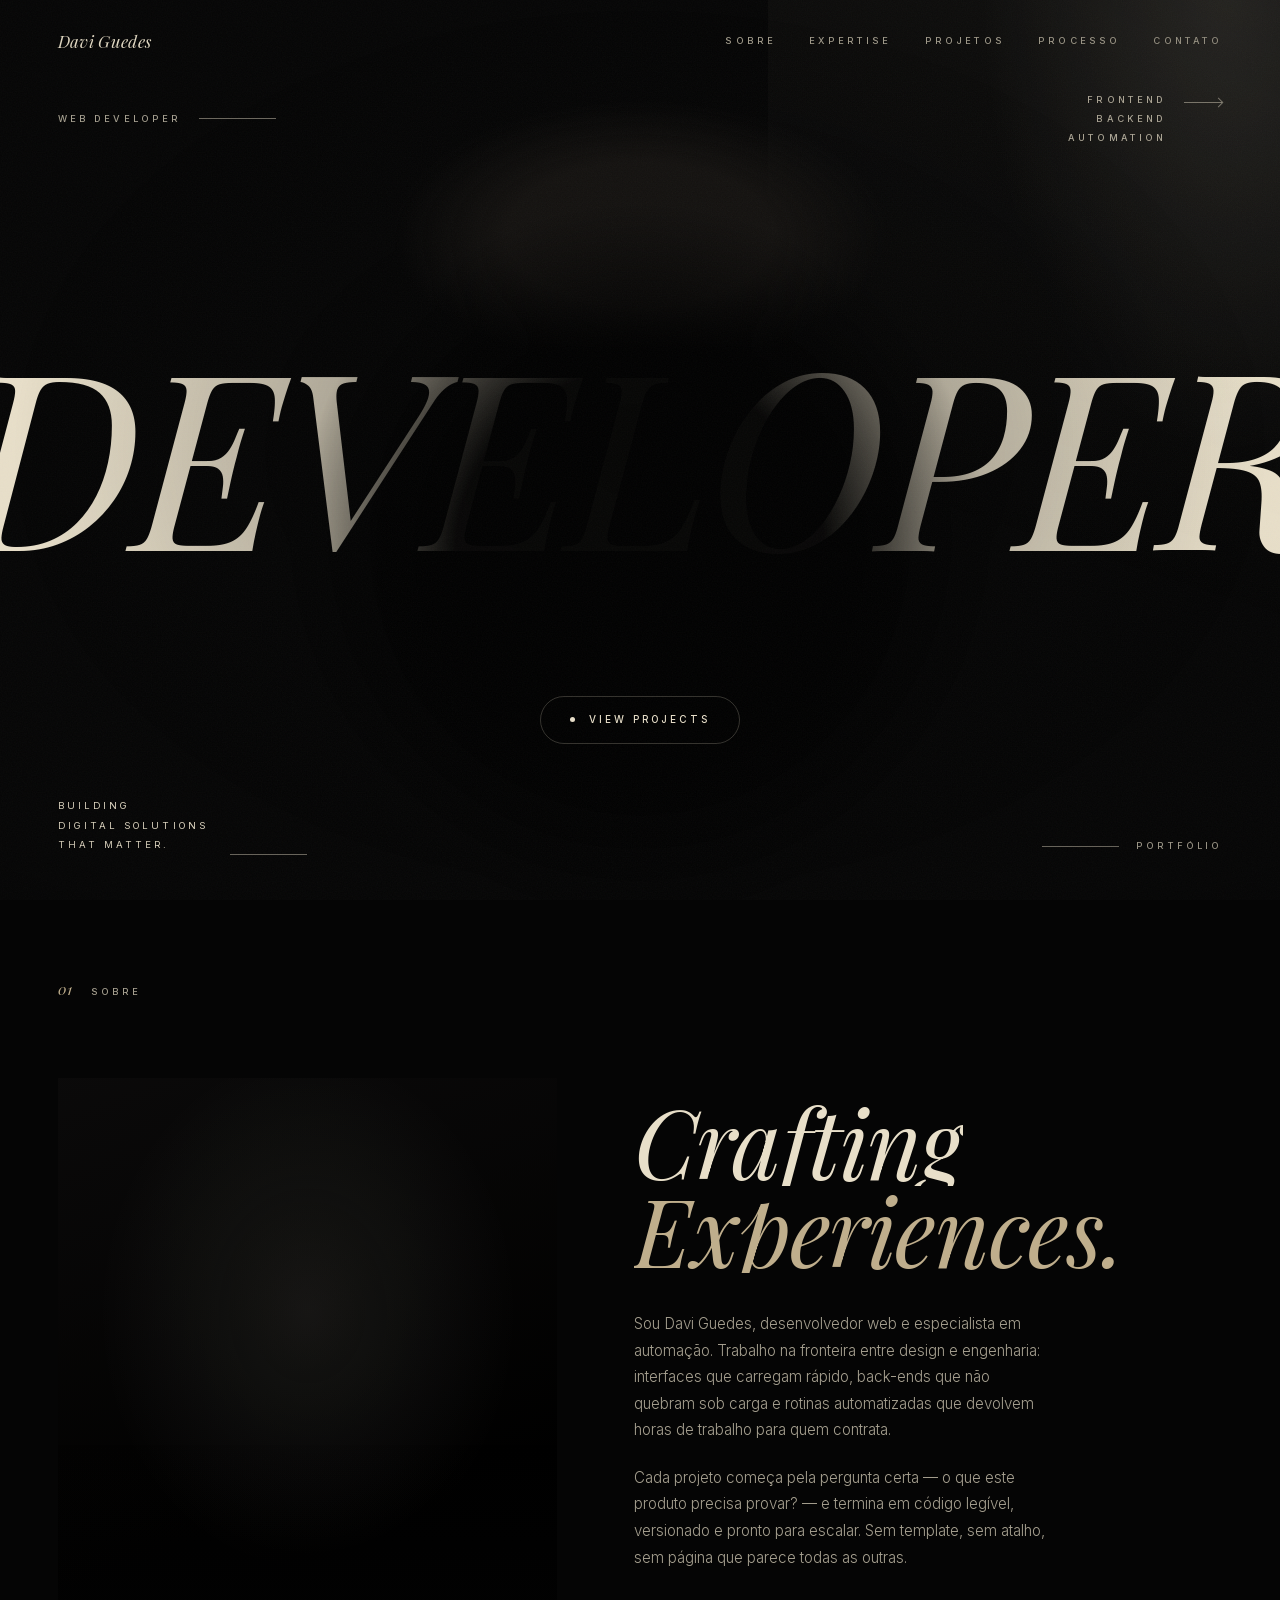
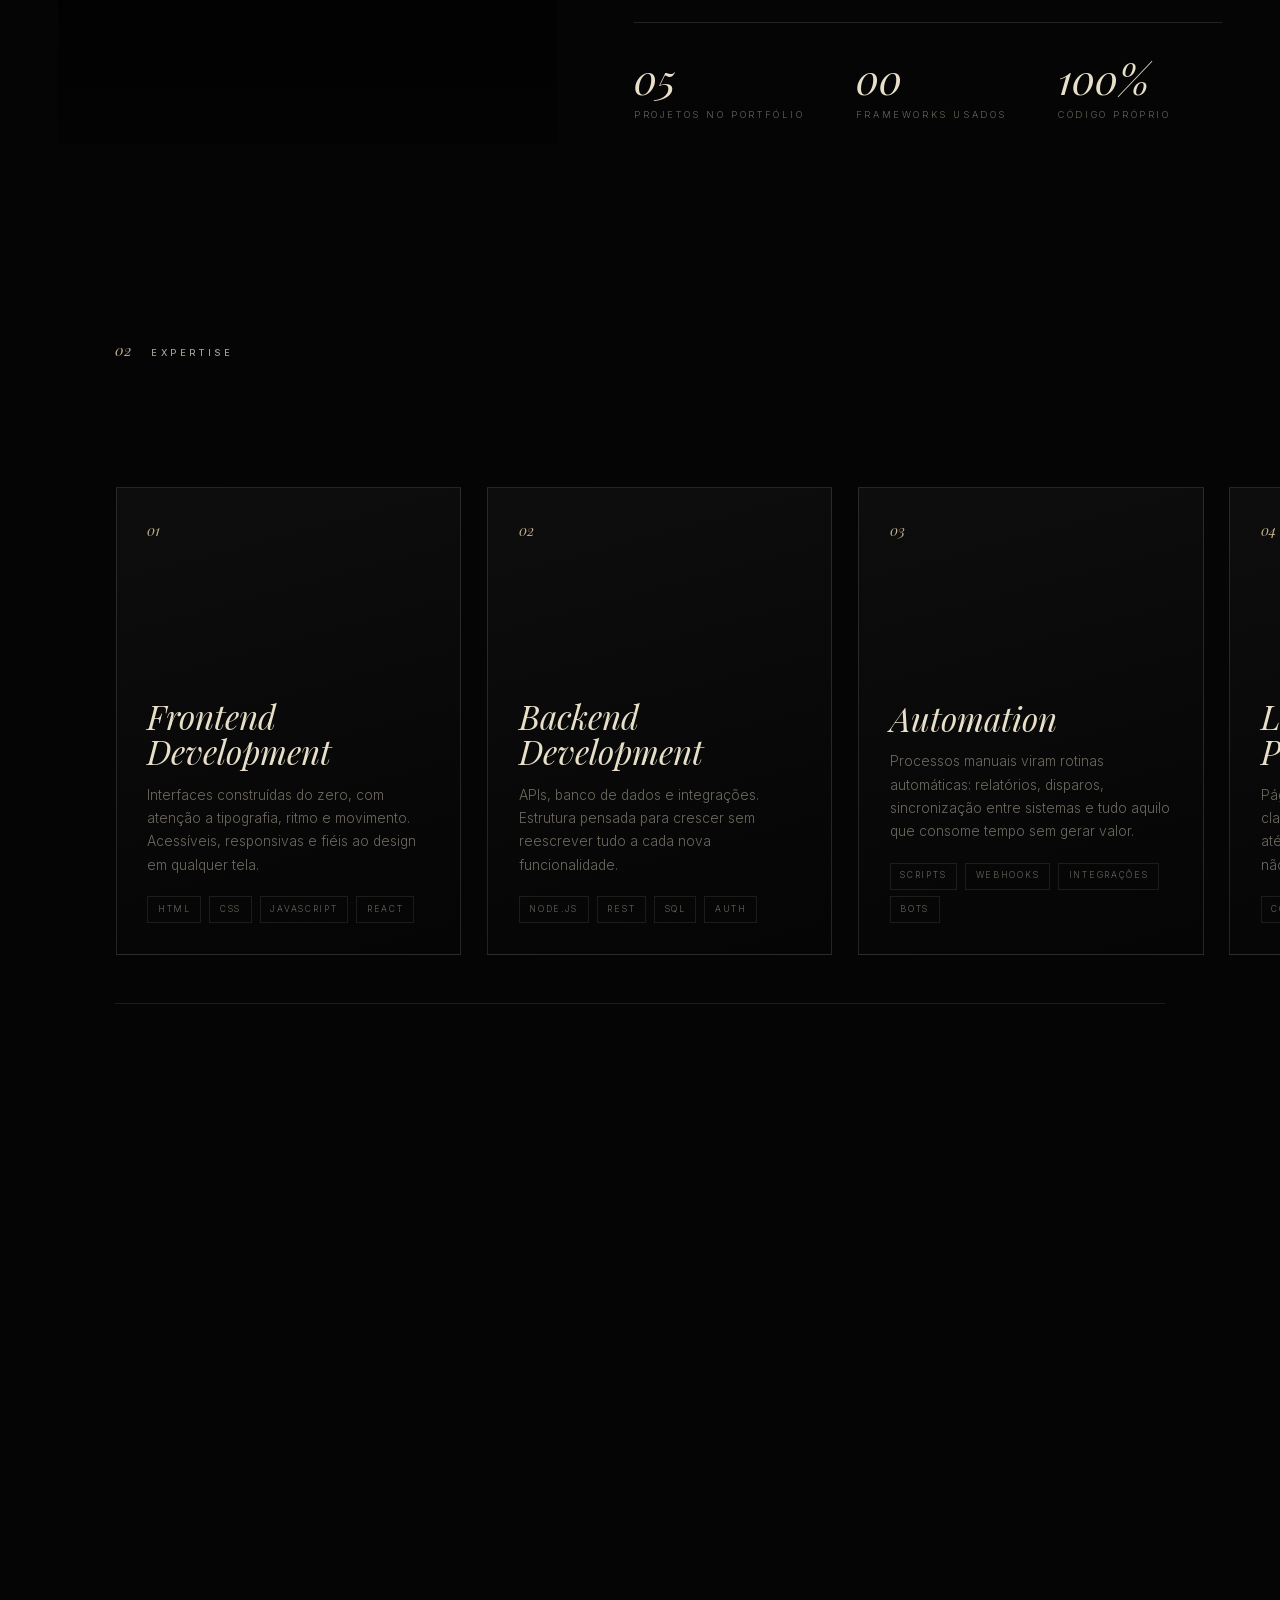
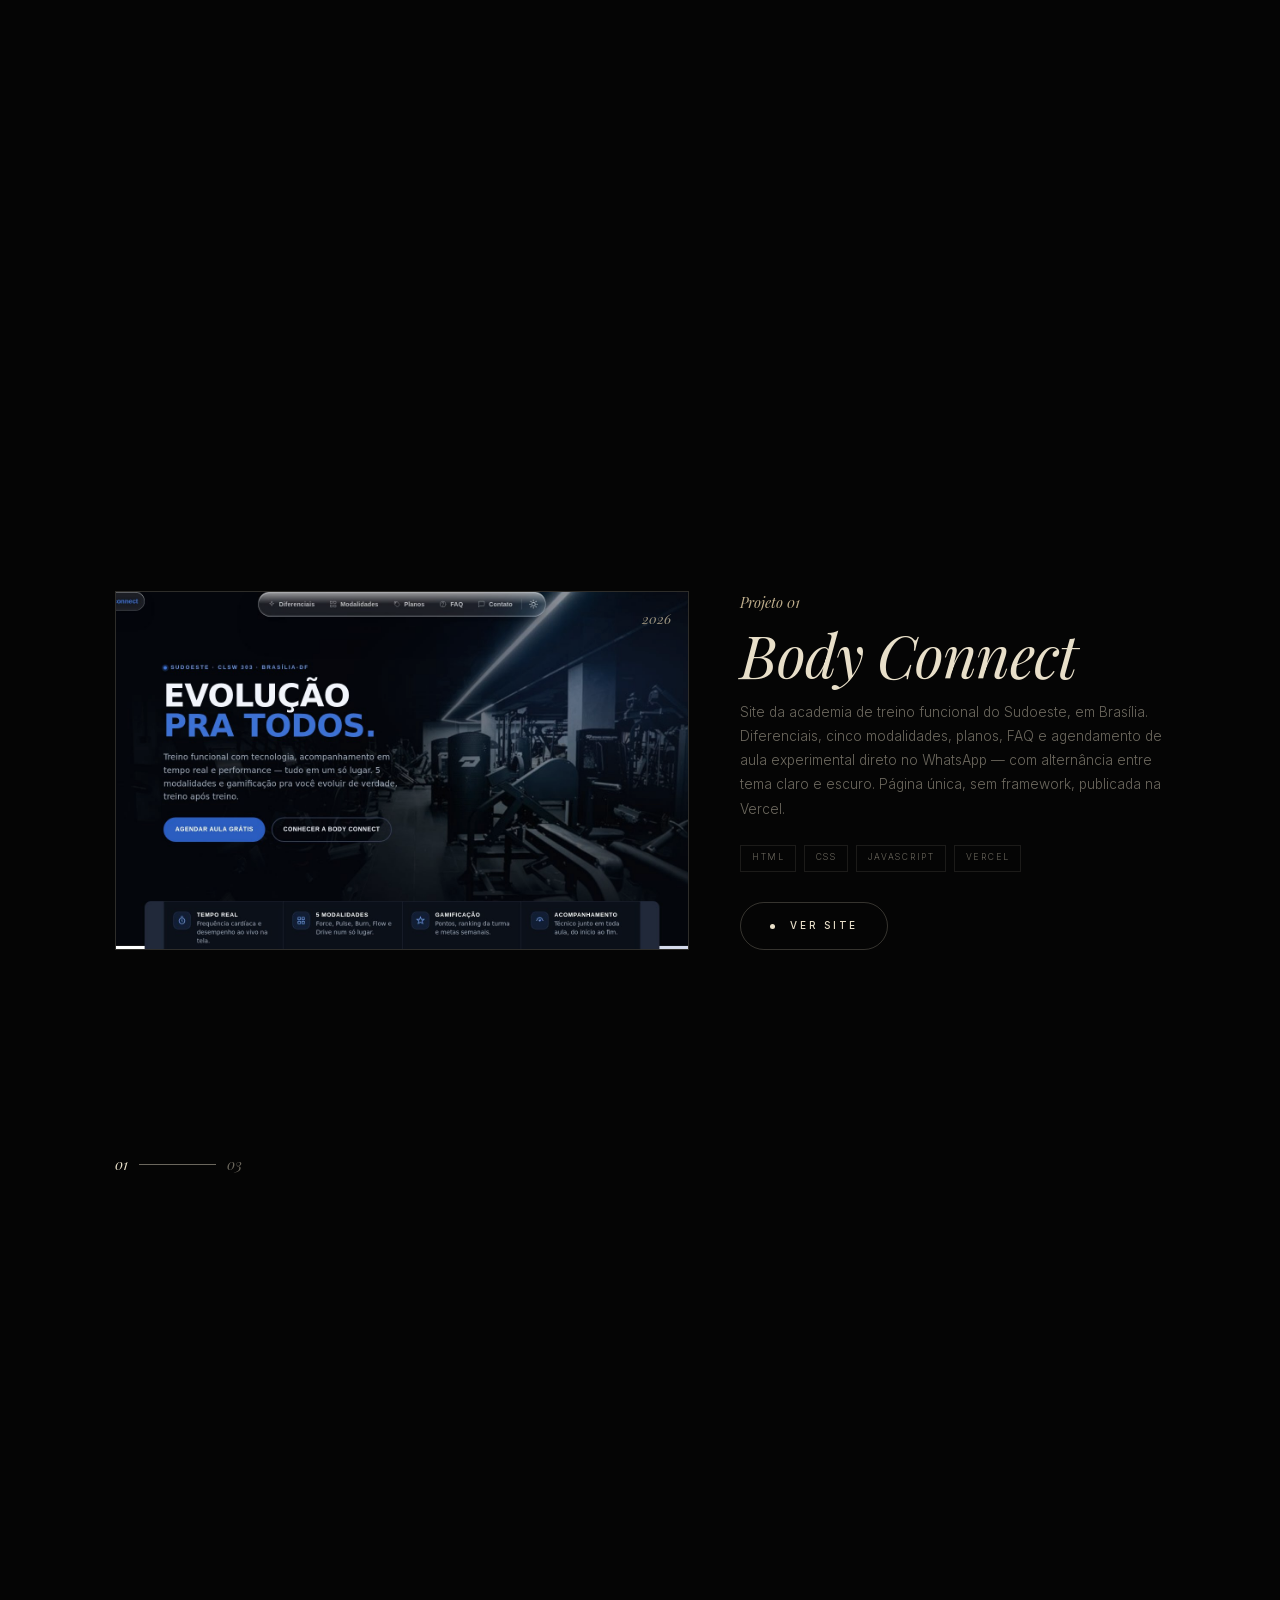
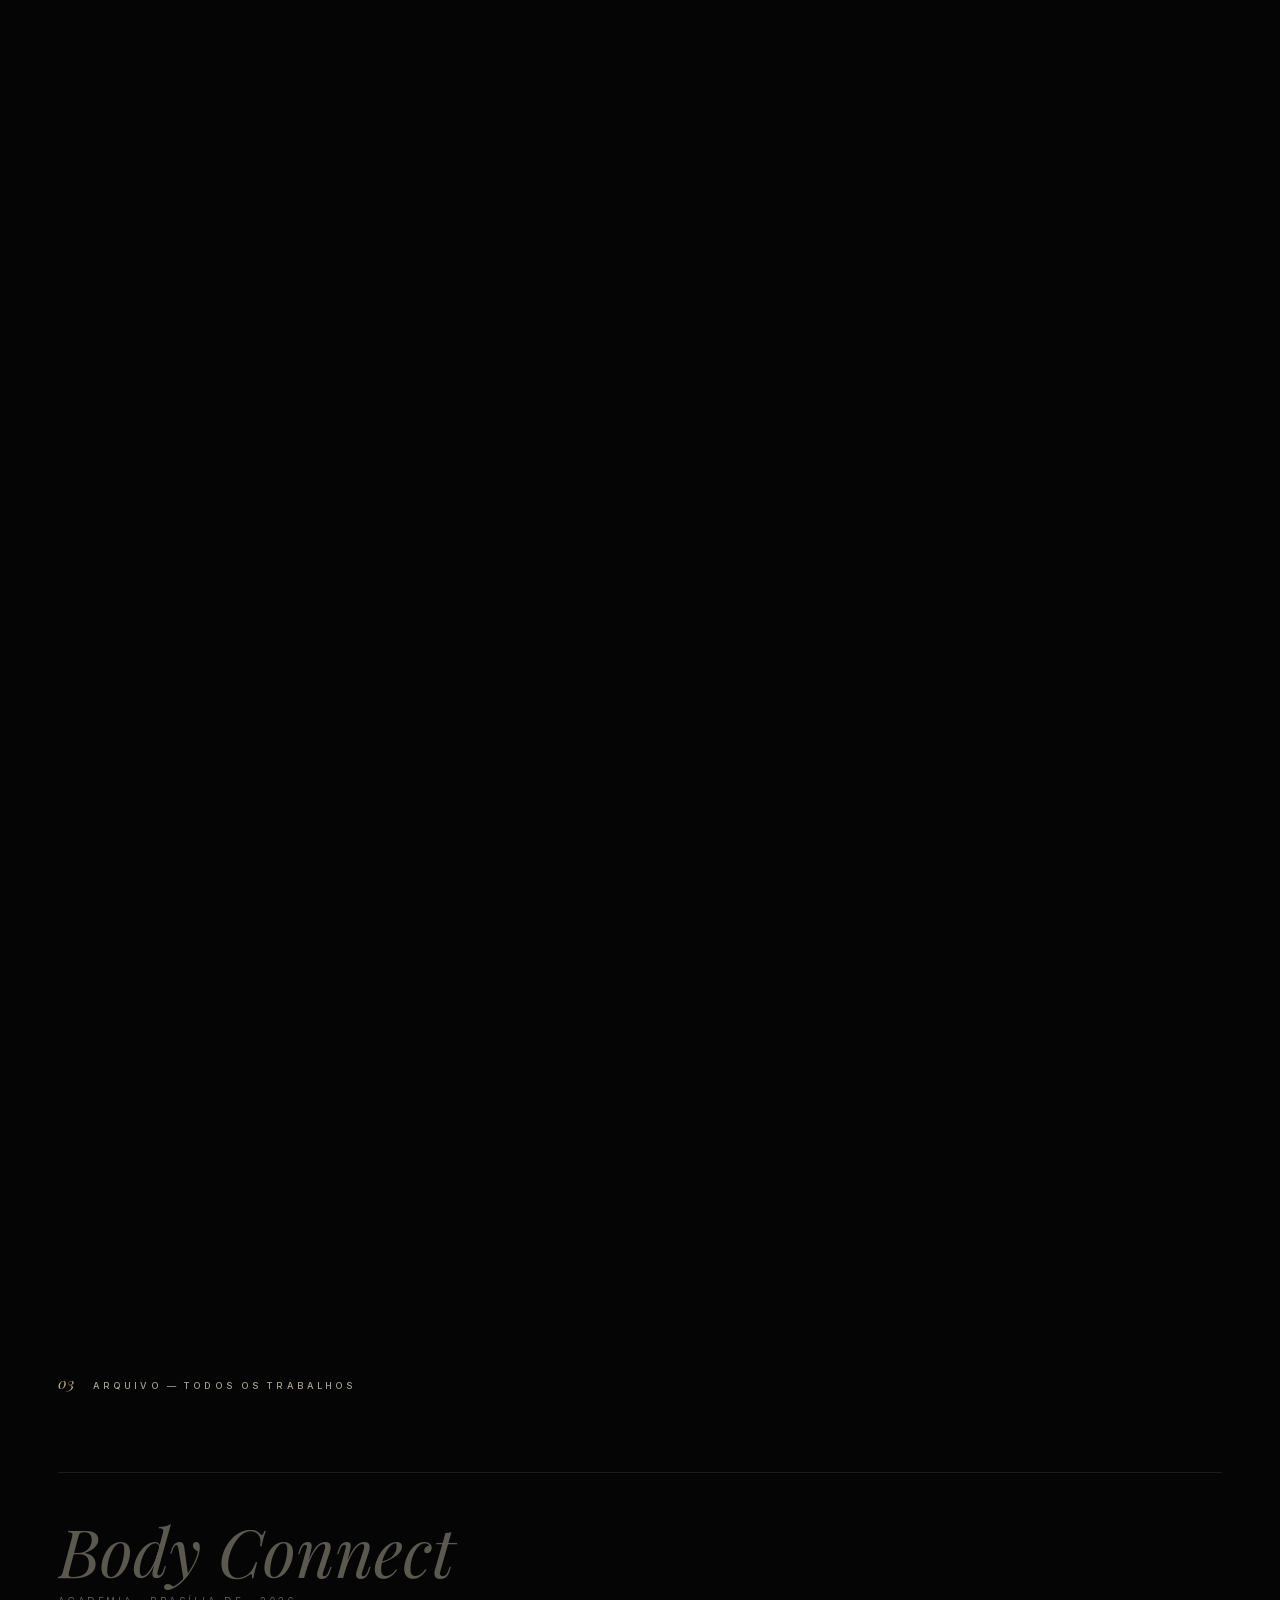
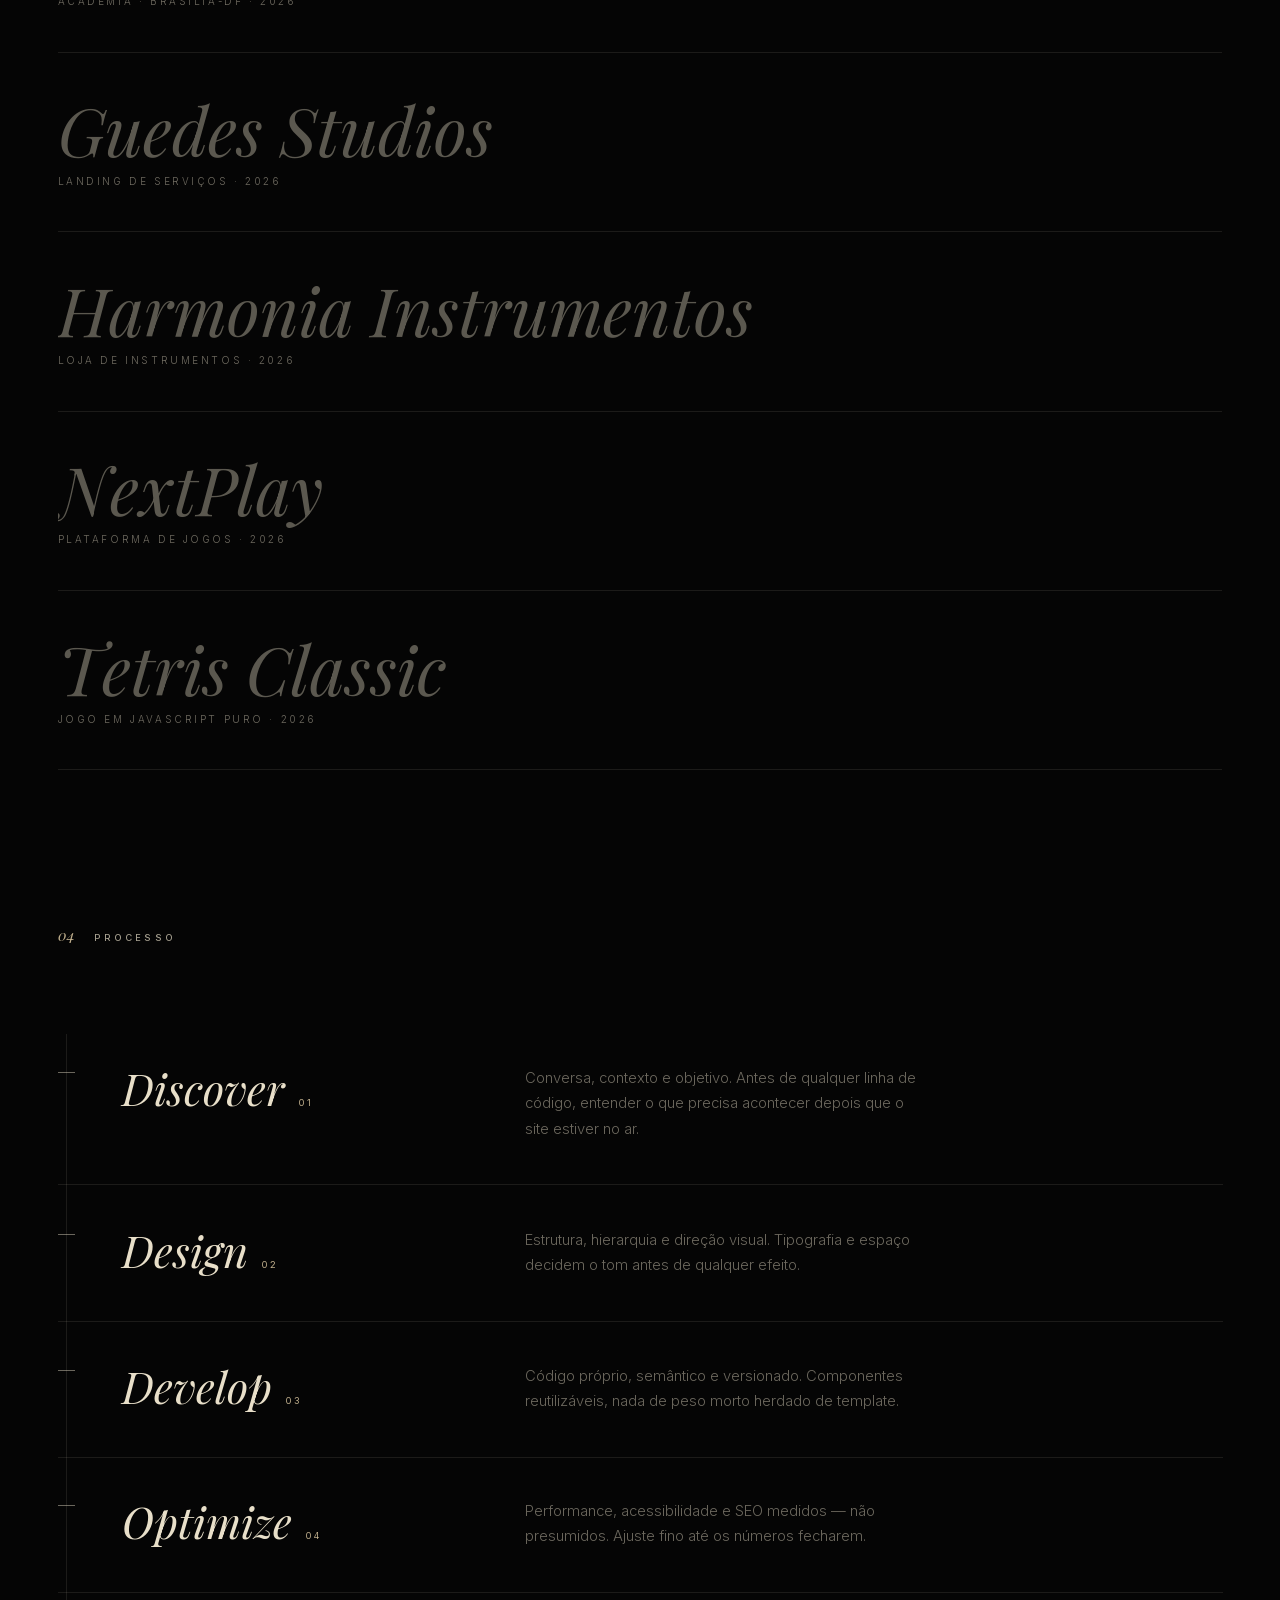
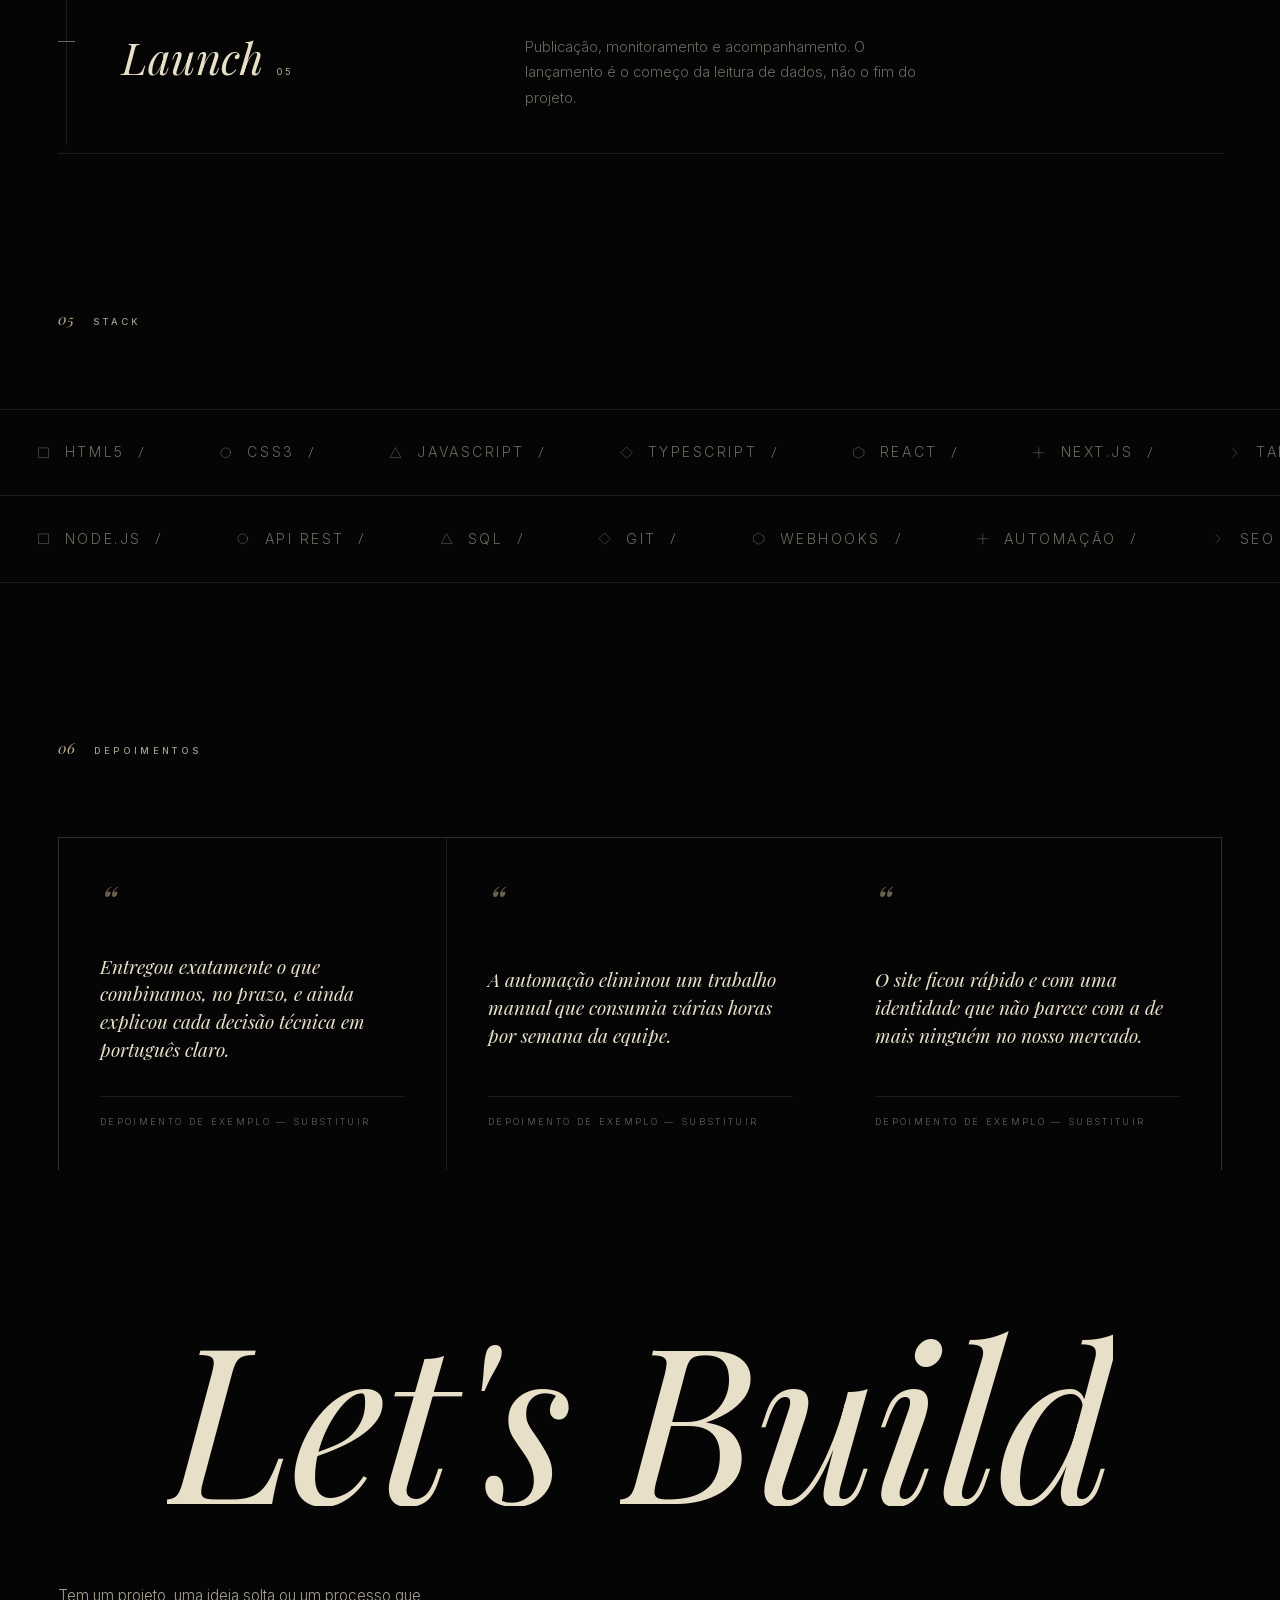
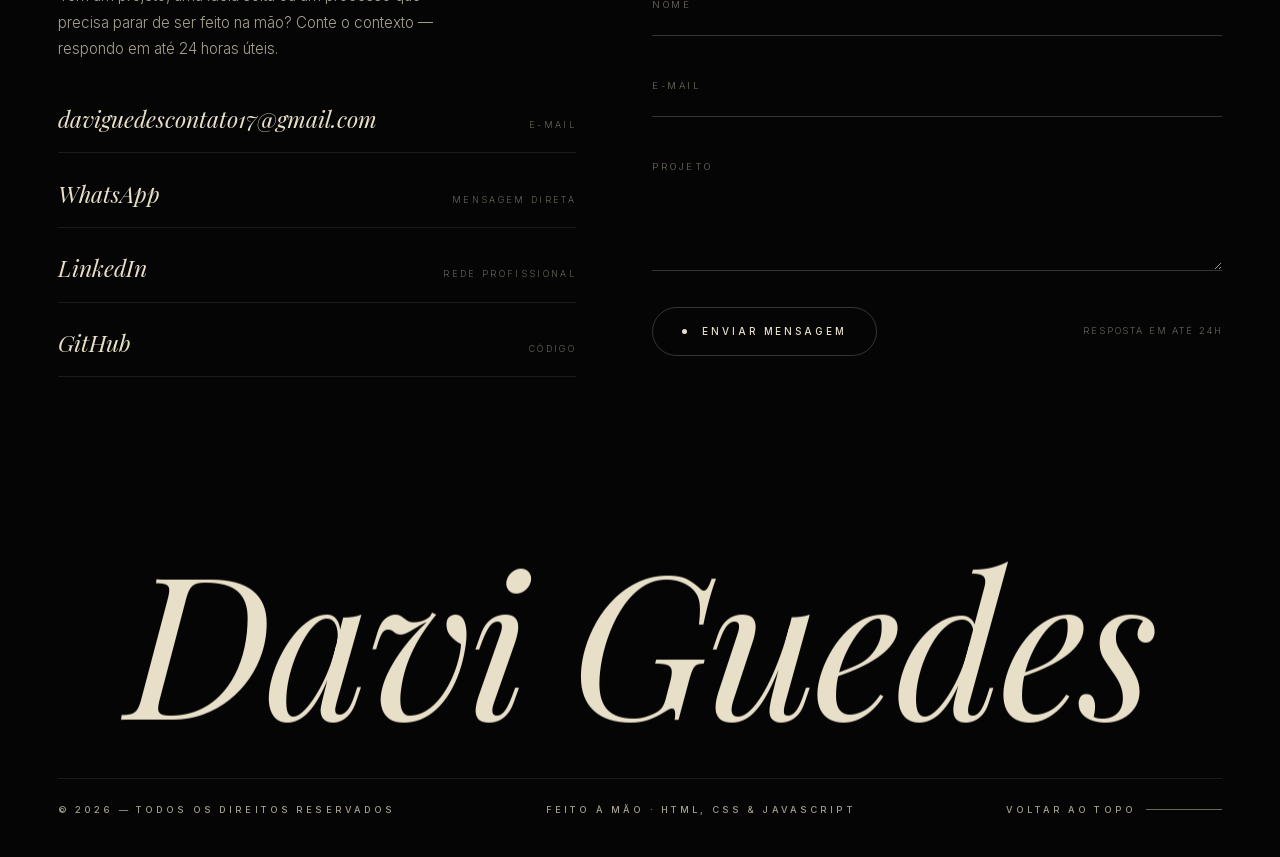
==== commit fb08d982: "Use real projects and fix hero performance CONTEÚDO — projetos reais no lugar das estruturas de espe" ====
--- a/index.html
+++ b/index.html
@@ -44,7 +44,6 @@
 <a class="sr-only" href="#about">Pular para o conteúdo</a>
 
 <div class="grain" aria-hidden="true"></div>
-<div class="vignette" aria-hidden="true"></div>
 
 <header class="nav">
   <a class="nav__mark" href="#top" aria-label="Davi Guedes — início">Davi&nbsp;Guedes</a>
@@ -143,9 +142,9 @@
         </div>
 
         <ul class="about__stats" data-fade>
+          <li class="about__stat"><b>05</b><span>Projetos no portfólio</span></li>
+          <li class="about__stat"><b>00</b><span>Frameworks usados</span></li>
           <li class="about__stat"><b>100%</b><span>Código próprio</span></li>
-          <li class="about__stat"><b>&lt;1s</b><span>Meta de carregamento</span></li>
-          <li class="about__stat"><b>95+</b><span>Alvo no Lighthouse</span></li>
         </ul>
       </div>
     </div>
@@ -240,11 +239,8 @@
 
 <!-- ======================================================================
      SEÇÃO 04 — PROJETOS EM DESTAQUE (pinado)
-
-     ATENÇÃO COPY/CONTEÚDO:
-     Apenas "Tetris Classic" é um projeto real deste repositório.
-     Os demais cards são estruturas prontas — troque título, texto, stack,
-     ano, imagem (assets/) e link pelos seus projetos reais antes de publicar.
+     Projetos reais. As imagens em assets/ são capturas de tela dos próprios
+     sites, tiradas do código-fonte de cada repositório.
      ====================================================================== -->
 <section class="section projects" id="projects" data-projects>
   <div class="projects__stage">
@@ -252,69 +248,71 @@
 
       <article class="project">
         <div class="project__visual">
-          <img src="assets/project-tetris.jpg" alt="Tela do jogo Tetris Classic" loading="lazy" decoding="async" width="1600" height="1000" />
-          <span class="project__year">2025</span>
+          <img src="assets/project-bodyconnect.jpg" alt="Página inicial do site da Body Connect Sudoeste" loading="lazy" decoding="async" width="1600" height="1000" />
+          <span class="project__year">2026</span>
         </div>
         <div class="project__meta">
           <span class="project__no">Projeto 01</span>
-          <h3 class="display project__title">Tetris Classic</h3>
+          <h3 class="display project__title">Body Connect</h3>
           <p class="project__txt">
-            O clássico de blocos reconstruído em HTML, CSS e JavaScript puro — sem
-            framework, sem dependência. Loop de jogo próprio, sistema de rotação,
-            pontuação, níveis e controles de toque para celular.
+            Site da academia de treino funcional do Sudoeste, em Brasília. Diferenciais,
+            cinco modalidades, planos, FAQ e agendamento de aula experimental direto no
+            WhatsApp — com alternância entre tema claro e escuro. Página única, sem
+            framework, publicada na Vercel.
           </p>
           <ul class="project__stack">
-            <li>HTML</li><li>CSS</li><li>JavaScript</li><li>Canvas UI</li>
-          </ul>
-          <a class="cta" href="tetris/">
+            <li>HTML</li><li>CSS</li><li>JavaScript</li><li>Vercel</li>
+          </ul>
+          <a class="cta" href="https://body-connect-sudoeste.vercel.app/" target="_blank" rel="noopener noreferrer">
             <span class="cta__dot" aria-hidden="true"></span>
-            Ver projeto
+            Ver site
           </a>
         </div>
       </article>
 
       <article class="project">
         <div class="project__visual">
-          <img src="assets/project-02.svg" alt="Prévia do projeto de landing page" loading="lazy" decoding="async" width="1600" height="1000" />
-          <span class="project__year">2025</span>
+          <img src="assets/project-guedesstudios.jpg" alt="Página inicial da landing page da Guedes Studios" loading="lazy" decoding="async" width="1600" height="1000" />
+          <span class="project__year">2026</span>
         </div>
         <div class="project__meta">
           <span class="project__no">Projeto 02</span>
-          <h3 class="display project__title">Landing de Campanha</h3>
+          <h3 class="display project__title">Guedes Studios</h3>
           <p class="project__txt">
-            Página única de lançamento: narrativa em blocos, prova social, formulário
-            integrado ao CRM e monitoramento de conversão. Estrutura leve, estática e
-            publicada em CDN.
+            Landing da própria operação de desenvolvimento: nichos atendidos, serviços,
+            tabela de preços e dúvidas frequentes, com o orçamento acontecendo direto no
+            WhatsApp. Estática por escolha — carrega rápido e não depende de back-end.
           </p>
           <ul class="project__stack">
-            <li>HTML</li><li>CSS</li><li>JavaScript</li><li>Analytics</li>
-          </ul>
+            <li>HTML</li><li>CSS</li><li>JavaScript</li><li>Vercel</li>
+          </ul>
+          <!-- TODO: trocar pela URL publicada da Guedes Studios. -->
           <a class="cta" href="#contact" data-scroll>
             <span class="cta__dot" aria-hidden="true"></span>
-            Case study
+            Ver site
           </a>
         </div>
       </article>
 
       <article class="project">
         <div class="project__visual">
-          <img src="assets/project-03.svg" alt="Prévia do painel de automação" loading="lazy" decoding="async" width="1600" height="1000" />
-          <span class="project__year">2025</span>
+          <img src="assets/project-harmonia.jpg" alt="Página inicial do site Harmonia Instrumentos" loading="lazy" decoding="async" width="1600" height="1000" />
+          <span class="project__year">2026</span>
         </div>
         <div class="project__meta">
           <span class="project__no">Projeto 03</span>
-          <h3 class="display project__title">Painel de Automação</h3>
+          <h3 class="display project__title">Harmonia Instrumentos</h3>
           <p class="project__txt">
-            Rotinas que coletam dados de várias fontes, tratam e devolvem relatórios
-            prontos. O que antes era uma planilha preenchida à mão virou um painel
-            atualizado sozinho.
+            Vitrine para loja de instrumentos musicais: categorias, destaques, prova social
+            e atendimento por especialista. Paleta escura com dourado e tipografia grande,
+            para os produtos ocuparem o lugar de destaque.
           </p>
           <ul class="project__stack">
-            <li>Node.js</li><li>API REST</li><li>Webhooks</li><li>Cron</li>
-          </ul>
-          <a class="cta" href="#contact" data-scroll>
+            <li>HTML</li><li>CSS</li><li>JavaScript</li><li>SEO</li>
+          </ul>
+          <a class="cta" href="https://github.com/guedes1818/loja-deinstrumentos" target="_blank" rel="noopener noreferrer">
             <span class="cta__dot" aria-hidden="true"></span>
-            Case study
+            Ver código
           </a>
         </div>
       </article>
@@ -335,16 +333,16 @@
   <div class="shell">
     <div class="section__head">
       <span class="section__index">03</span>
-      <span class="label">Arquivo — trabalhos anteriores</span>
+      <span class="label">Arquivo — todos os trabalhos</span>
     </div>
 
     <div class="archive__list" data-archive>
-      <a class="arch-link" href="tetris/">
-        <div>
-          <span class="arch-link__head" data-split>Tetris Classic</span>
-          <span class="arch-link__sub">Jogo em JavaScript puro · 2025</span>
-        </div>
-        <img class="arch-link__img" src="assets/project-tetris.jpg" alt="" aria-hidden="true" loading="lazy" decoding="async" />
+      <a class="arch-link" href="https://body-connect-sudoeste.vercel.app/" target="_blank" rel="noopener noreferrer">
+        <div>
+          <span class="arch-link__head" data-split>Body Connect</span>
+          <span class="arch-link__sub">Academia · Brasília-DF · 2026</span>
+        </div>
+        <img class="arch-link__img" src="assets/project-bodyconnect.jpg" alt="" aria-hidden="true" loading="lazy" decoding="async" />
         <span class="arch-link__go" aria-hidden="true">
           <svg viewBox="0 0 24 24" fill="none" stroke="currentColor" stroke-width="1.2" stroke-linecap="round" stroke-linejoin="round"><path d="M5 12h14M13 6l6 6-6 6"/></svg>
         </span>
@@ -352,43 +350,43 @@
 
       <a class="arch-link" href="#contact" data-scroll>
         <div>
-          <span class="arch-link__head" data-split>Landing de Campanha</span>
-          <span class="arch-link__sub">Página de lançamento · 2025</span>
-        </div>
-        <img class="arch-link__img" src="assets/project-02.svg" alt="" aria-hidden="true" loading="lazy" decoding="async" />
+          <span class="arch-link__head" data-split>Guedes Studios</span>
+          <span class="arch-link__sub">Landing de serviços · 2026</span>
+        </div>
+        <img class="arch-link__img" src="assets/project-guedesstudios.jpg" alt="" aria-hidden="true" loading="lazy" decoding="async" />
         <span class="arch-link__go" aria-hidden="true">
           <svg viewBox="0 0 24 24" fill="none" stroke="currentColor" stroke-width="1.2" stroke-linecap="round" stroke-linejoin="round"><path d="M5 12h14M13 6l6 6-6 6"/></svg>
         </span>
       </a>
 
-      <a class="arch-link" href="#contact" data-scroll>
-        <div>
-          <span class="arch-link__head" data-split>Painel de Automação</span>
-          <span class="arch-link__sub">Relatórios automatizados · 2025</span>
-        </div>
-        <img class="arch-link__img" src="assets/project-03.svg" alt="" aria-hidden="true" loading="lazy" decoding="async" />
+      <a class="arch-link" href="https://github.com/guedes1818/loja-deinstrumentos" target="_blank" rel="noopener noreferrer">
+        <div>
+          <span class="arch-link__head" data-split>Harmonia Instrumentos</span>
+          <span class="arch-link__sub">Loja de instrumentos · 2026</span>
+        </div>
+        <img class="arch-link__img" src="assets/project-harmonia.jpg" alt="" aria-hidden="true" loading="lazy" decoding="async" />
         <span class="arch-link__go" aria-hidden="true">
           <svg viewBox="0 0 24 24" fill="none" stroke="currentColor" stroke-width="1.2" stroke-linecap="round" stroke-linejoin="round"><path d="M5 12h14M13 6l6 6-6 6"/></svg>
         </span>
       </a>
 
-      <a class="arch-link" href="#contact" data-scroll>
-        <div>
-          <span class="arch-link__head" data-split>Site Institucional</span>
-          <span class="arch-link__sub">Identidade e conteúdo · 2024</span>
-        </div>
-        <img class="arch-link__img" src="assets/project-04.svg" alt="" aria-hidden="true" loading="lazy" decoding="async" />
+      <a class="arch-link" href="https://github.com/guedes1818/Nextplay-" target="_blank" rel="noopener noreferrer">
+        <div>
+          <span class="arch-link__head" data-split>NextPlay</span>
+          <span class="arch-link__sub">Plataforma de jogos · 2026</span>
+        </div>
+        <img class="arch-link__img" src="assets/project-nextplay.jpg" alt="" aria-hidden="true" loading="lazy" decoding="async" />
         <span class="arch-link__go" aria-hidden="true">
           <svg viewBox="0 0 24 24" fill="none" stroke="currentColor" stroke-width="1.2" stroke-linecap="round" stroke-linejoin="round"><path d="M5 12h14M13 6l6 6-6 6"/></svg>
         </span>
       </a>
 
-      <a class="arch-link" href="#contact" data-scroll>
-        <div>
-          <span class="arch-link__head" data-split>Experimentos</span>
-          <span class="arch-link__sub">Interações e protótipos · em curso</span>
-        </div>
-        <img class="arch-link__img" src="assets/project-05.svg" alt="" aria-hidden="true" loading="lazy" decoding="async" />
+      <a class="arch-link" href="tetris/" data-scroll>
+        <div>
+          <span class="arch-link__head" data-split>Tetris Classic</span>
+          <span class="arch-link__sub">Jogo em JavaScript puro · 2026</span>
+        </div>
+        <img class="arch-link__img" src="assets/project-tetris.jpg" alt="" aria-hidden="true" loading="lazy" decoding="async" />
         <span class="arch-link__go" aria-hidden="true">
           <svg viewBox="0 0 24 24" fill="none" stroke="currentColor" stroke-width="1.2" stroke-linecap="round" stroke-linejoin="round"><path d="M5 12h14M13 6l6 6-6 6"/></svg>
         </span>
--- a/styles.css
+++ b/styles.css
@@ -160,7 +160,9 @@
 
 html {
   -webkit-text-size-adjust: 100%;
-  scroll-behavior: smooth;
+  /* Sem scroll-behavior: smooth aqui — ele animaria cada window.scrollTo() do
+     loop de inércia, empilhando suavização sobre suavização. As âncoras pedem
+     o comportamento suave explicitamente no script.js. */
 }
 
 body {
@@ -237,24 +239,17 @@
 /* --------------------------------------------------------------------------
    4. Camadas de atmosfera (grão + vinheta)
    -------------------------------------------------------------------------- */
-.grain,
-.vignette {
+/* Uma única camada fixa para grão + vinheta: duas camadas separadas custavam
+   ~8fps no hero, por serem duas superfícies compostas sobre conteúdo em
+   movimento. */
+.grain {
   position: fixed;
   inset: 0;
   pointer-events: none;
   z-index: 90;
-}
-
-.grain {
-  opacity: 0.05;
-  background-image: url("data:image/svg+xml,%3Csvg xmlns='http://www.w3.org/2000/svg' width='160' height='160'%3E%3Cfilter id='n'%3E%3CfeTurbulence type='fractalNoise' baseFrequency='0.8' numOctaves='3'/%3E%3C/filter%3E%3Crect width='160' height='160' filter='url(%23n)'/%3E%3C/svg%3E");
-  mix-blend-mode: overlay;
-}
-
-.vignette {
-  background:
-    radial-gradient(130% 100% at 50% 45%, transparent 50%, rgba(0, 0, 0, 0.45) 100%);
-  z-index: 89;
+  background-image:
+    radial-gradient(130% 100% at 50% 45%, transparent 50%, rgba(0, 0, 0, 0.45) 100%),
+    url("data:image/svg+xml,%3Csvg xmlns='http://www.w3.org/2000/svg' width='160' height='160'%3E%3Cfilter id='n'%3E%3CfeTurbulence type='fractalNoise' baseFrequency='0.8' numOctaves='3'/%3E%3C/filter%3E%3Crect width='160' height='160' filter='url(%23n)' opacity='0.04'/%3E%3C/svg%3E");
 }
 
 /* --------------------------------------------------------------------------
@@ -323,6 +318,7 @@
 /* Tipografia gigante ao fundo — permanece fixa durante o scroll */
 .hero__type {
   position: fixed;
+  contain: layout paint;
   top: 0; left: 0;
   width: 100%;
   height: 100svh;
@@ -356,11 +352,13 @@
   position: absolute;
   top: -20%; right: -6%;
   width: 46vw; height: 150%;
-  background: linear-gradient(198deg, rgba(232, 223, 201, 0.14), transparent 58%);
-  filter: blur(38px);
+  background:
+    radial-gradient(60% 50% at 78% 12%, rgba(232, 223, 201, 0.13), transparent 70%),
+    linear-gradient(198deg, rgba(232, 223, 201, 0.07), transparent 58%);
   z-index: 2;
   pointer-events: none;
   opacity: 0.85;
+  will-change: transform;
 }
 
 /* Retrato central */
@@ -395,7 +393,6 @@
     radial-gradient(38% 55% at 50% 62%, rgba(0, 0, 0, 0.96) 38%, transparent 72%),
     radial-gradient(26% 20% at 50% 26%, rgba(20, 18, 16, 0.98) 40%, transparent 74%),
     radial-gradient(70% 70% at 50% 50%, rgba(5, 5, 5, 0.5), transparent 70%);
-  filter: blur(6px);
 }
 
 .hero.is-noimg .hero__img { display: none; }
@@ -524,7 +521,7 @@
 .section {
   position: relative;
   background: var(--ink);
-  padding-block: clamp(5.5rem, 13vh, 11rem);
+  padding-block: clamp(4rem, 8.5vh, 7rem);
   padding-inline: var(--gutter);
 }
 
@@ -1310,7 +1307,6 @@
    17. Movimento reduzido
    -------------------------------------------------------------------------- */
 @media (prefers-reduced-motion: reduce) {
-  html { scroll-behavior: auto; }
   *, *::before, *::after {
     animation-duration: 0.001ms !important;
     animation-iteration-count: 1 !important;
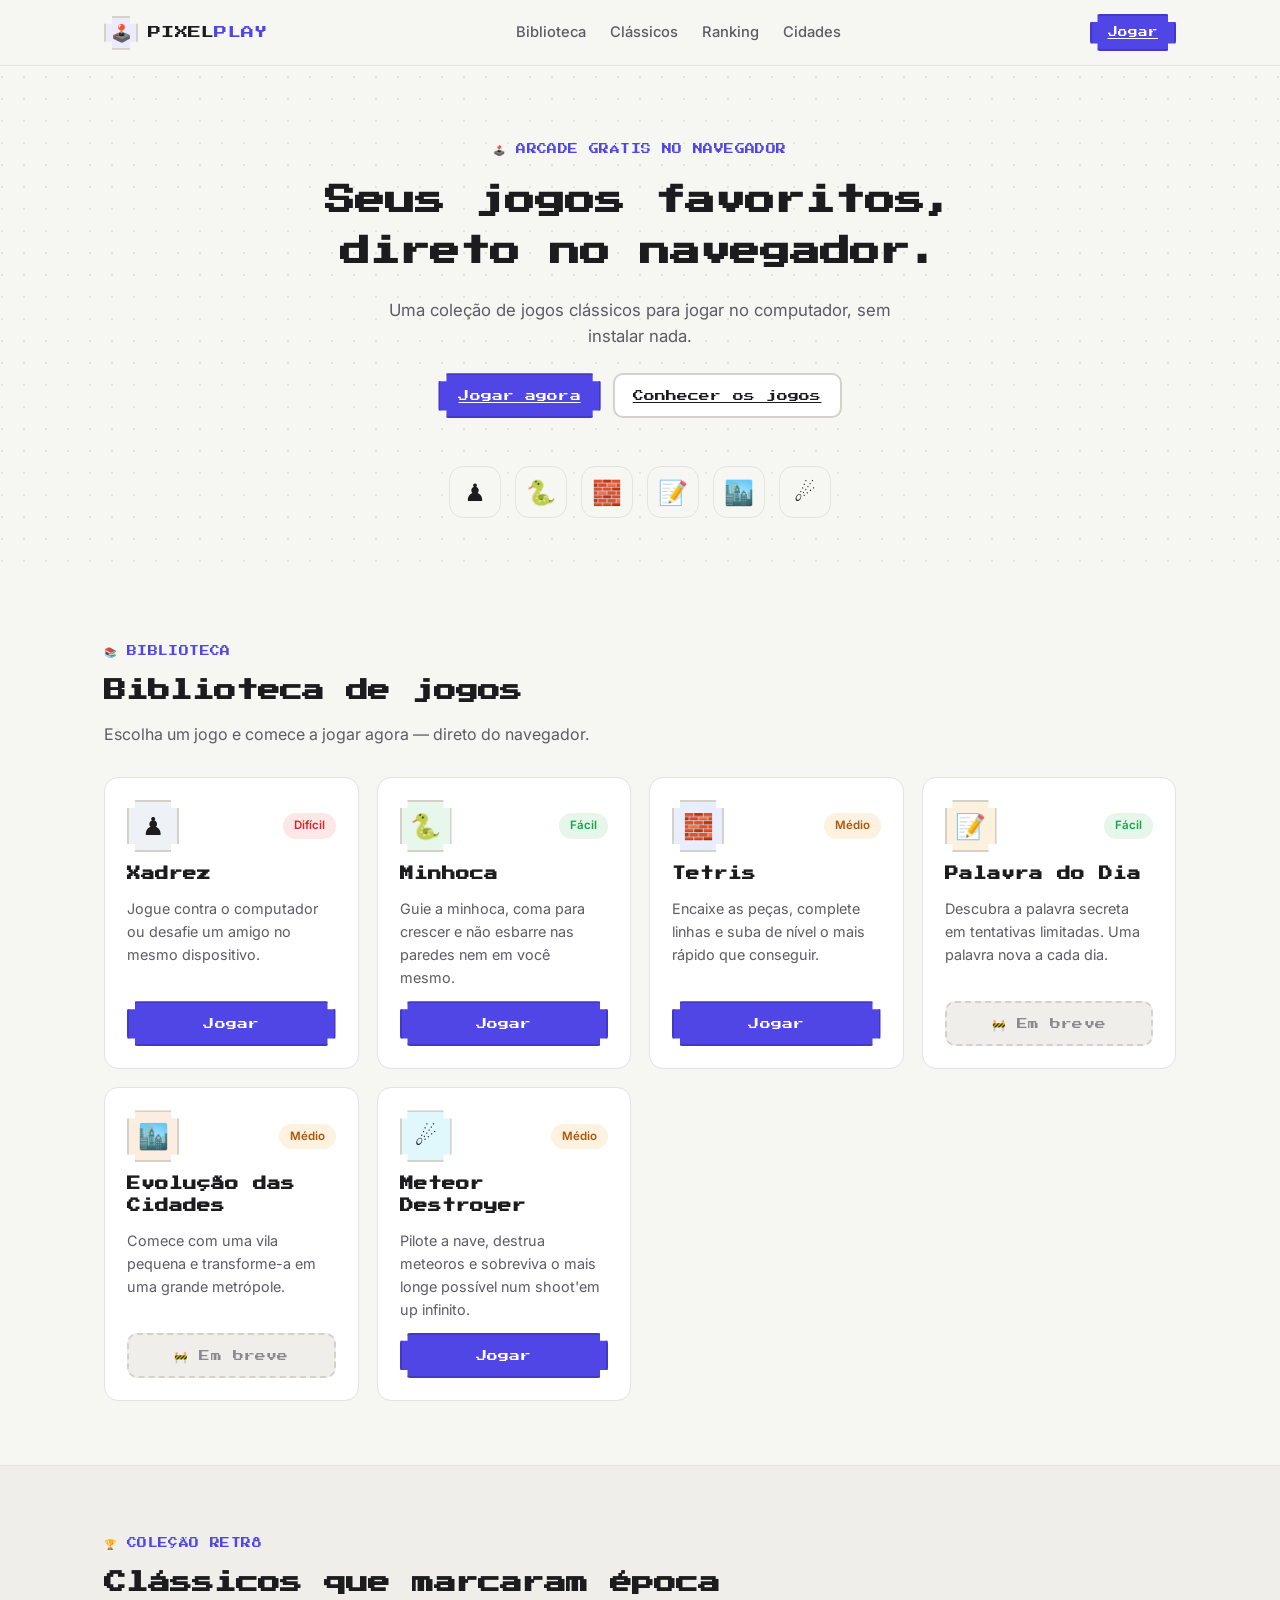
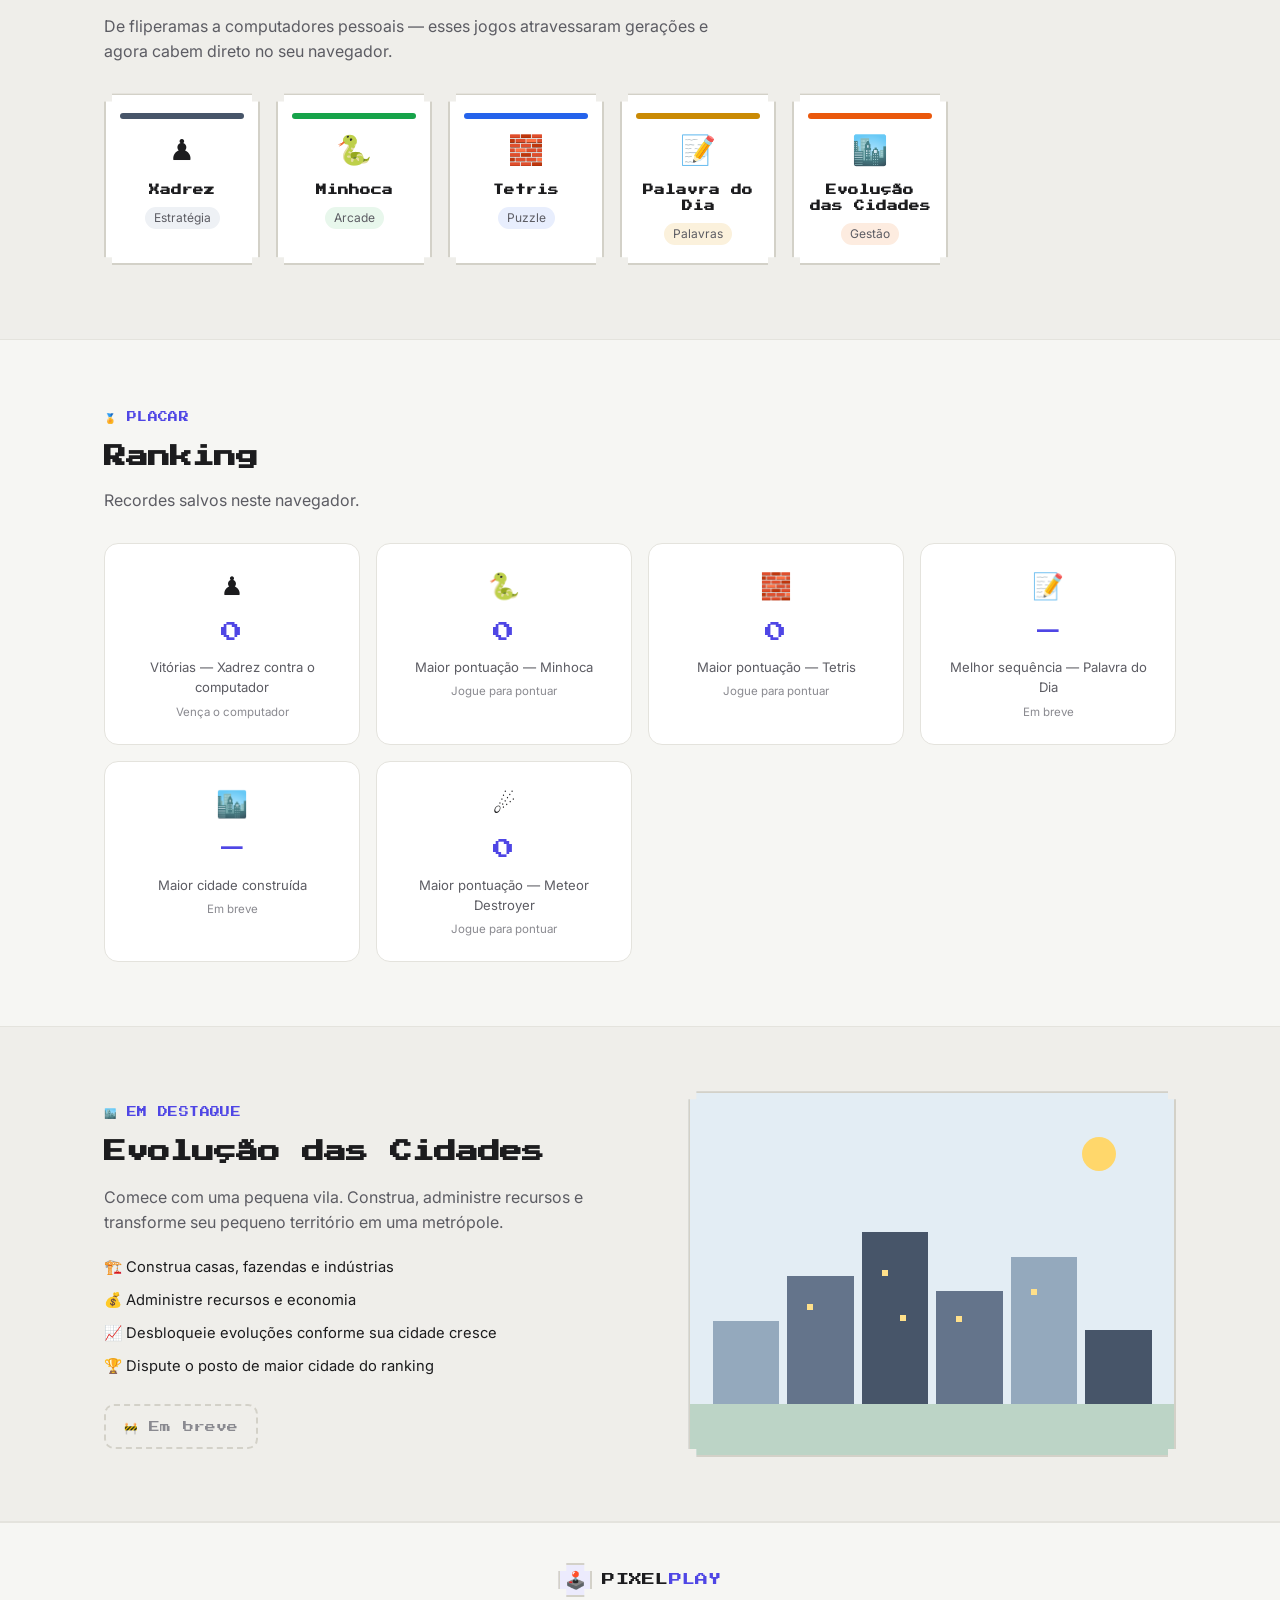
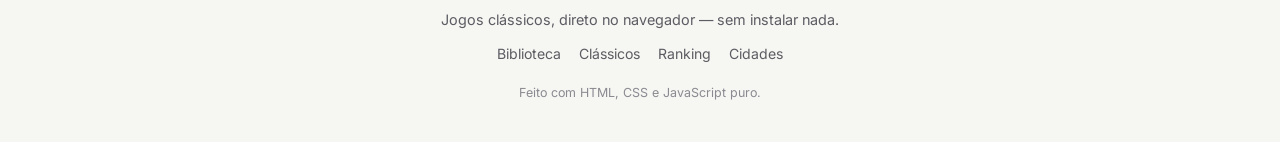
==== commit 1a0db357: "Incorporate the chess game into the landing page Adds the uploaded chess game as the fourth playable" ====
--- a/index.html
+++ b/index.html
@@ -1,596 +1,7019 @@
 <!DOCTYPE html>
 <html lang="pt-BR">
 <head>
-<meta charset="UTF-8" />
-<meta name="viewport" content="width=device-width, initial-scale=1, viewport-fit=cover" />
-<meta name="theme-color" content="#050505" />
-
-<title>Davi Guedes — Web Developer & Automation Specialist</title>
-<meta name="description" content="Davi Guedes — desenvolvedor web e especialista em automação. Interfaces de alto padrão, back-end sólido e automações que economizam horas de trabalho." />
-<meta name="author" content="Davi Guedes" />
-<meta name="robots" content="index, follow" />
-<link rel="canonical" href="https://guedes1818.github.io/html-css/" />
-
-<!-- Open Graph / social -->
-<meta property="og:type" content="website" />
-<meta property="og:locale" content="pt_BR" />
-<meta property="og:title" content="Davi Guedes — Web Developer & Automation Specialist" />
-<meta property="og:description" content="Interfaces de alto padrão, back-end sólido e automações que economizam horas de trabalho." />
-<meta property="og:image" content="assets/hero.jpg" />
-<meta name="twitter:card" content="summary_large_image" />
-
-<link rel="icon" href="data:image/svg+xml,%3Csvg xmlns='http://www.w3.org/2000/svg' viewBox='0 0 32 32'%3E%3Crect width='32' height='32' fill='%23050505'/%3E%3Ctext x='16' y='23' font-family='Georgia,serif' font-style='italic' font-size='19' fill='%23E8DFC9' text-anchor='middle'%3EG%3C/text%3E%3C/svg%3E" />
-
-<!-- Fontes auto-hospedadas: nenhuma requisição a servidor externo. -->
-<link rel="preload" href="assets/fonts/playfairdisplay-italic-latin.woff2" as="font" type="font/woff2" crossorigin />
-<link rel="preload" href="assets/fonts/inter-normal-latin.woff2" as="font" type="font/woff2" crossorigin />
-<link rel="stylesheet" href="styles.css" />
-
-<script type="application/ld+json">
-{
-  "@context": "https://schema.org",
-  "@type": "Person",
-  "name": "Davi Guedes",
-  "jobTitle": "Web Developer & Automation Specialist",
-  "email": "mailto:daviguedescontato17@gmail.com",
-  "knowsAbout": ["Frontend Development", "Backend Development", "Automação", "Landing Pages", "Performance Web"]
-}
-</script>
-
-<script>document.documentElement.classList.add('js');</script>
+  <meta charset="UTF-8" />
+  <meta name="viewport" content="width=device-width, initial-scale=1, viewport-fit=cover" />
+  <meta name="theme-color" content="#f6f6f3" />
+  <meta name="description" content="PixelPlay: Xadrez, Minhoca, Tetris, Palavra do Dia e Evolução das Cidades — jogos clássicos para jogar direto no navegador, sem instalar nada." />
+  <title>PixelPlay — Jogos clássicos no navegador</title>
+  <link rel="preconnect" href="https://fonts.googleapis.com" />
+  <link rel="preconnect" href="https://fonts.gstatic.com" crossorigin />
+  <link href="https://fonts.googleapis.com/css2?family=Press+Start+2P&family=Inter:wght@400;500;600;700;800&display=swap" rel="stylesheet" />
+  <style>
+    /* =========================================================
+       PixelPlay — estilos
+       Tema claro, retrô + moderno, responsivo.
+       ========================================================= */
+
+    /* ---------- Tokens de design ---------- */
+    :root {
+      --bg: #f6f6f3;
+      --bg-alt: #efeeea;
+      --surface: #ffffff;
+      --border: #e4e3dd;
+      --border-strong: #d3d1c8;
+      --text: #1c1c1e;
+      --text-muted: #5c5c63;
+      --text-faint: #8a8a90;
+
+      --accent: #4f46e5;
+      --accent-strong: #4338ca;
+      --accent-ink: #ffffff;
+      --accent-soft: #ecebfd;
+
+      --success: #16a34a;
+      --success-soft: #e6f6ea;
+      --warning: #b45309;
+      --warning-soft: #fdf1e0;
+      --danger: #dc2626;
+      --danger-soft: #fde8e8;
+
+      --radius: 14px;
+      --shadow-sm: 0 1px 2px rgba(20, 20, 25, 0.05);
+      --shadow-md: 0 10px 26px rgba(20, 20, 25, 0.08);
+      --shadow-lg: 0 18px 40px rgba(20, 20, 25, 0.16);
+
+      --pixel-notch: 8px;
+      --pixel-corners: polygon(
+        0 var(--pixel-notch), var(--pixel-notch) var(--pixel-notch), var(--pixel-notch) 0,
+        calc(100% - var(--pixel-notch)) 0, calc(100% - var(--pixel-notch)) var(--pixel-notch), 100% var(--pixel-notch),
+        100% calc(100% - var(--pixel-notch)), calc(100% - var(--pixel-notch)) calc(100% - var(--pixel-notch)), calc(100% - var(--pixel-notch)) 100%,
+        var(--pixel-notch) 100%, var(--pixel-notch) calc(100% - var(--pixel-notch)), 0 calc(100% - var(--pixel-notch))
+      );
+
+      --font-pixel: "Press Start 2P", "Courier New", monospace;
+      --font-body: "Inter", system-ui, -apple-system, "Segoe UI", Roboto, Helvetica, Arial, sans-serif;
+
+      --c-chess: #475569;
+      --c-chess-soft: #eef1f5;
+      --c-snake: #16a34a;
+      --c-snake-soft: #e8f7ec;
+      --c-tetris: #2563eb;
+      --c-tetris-soft: #e8eefd;
+      --c-word: #ca8a04;
+      --c-word-soft: #fbf1dc;
+      --c-city: #ea580c;
+      --c-city-soft: #fdece0;
+      --c-meteor: #0891b2;
+      --c-meteor-soft: #e0f7fb;
+    }
+
+    @media (prefers-reduced-motion: reduce) {
+      *, *::before, *::after {
+        animation-duration: 0.001ms !important;
+        animation-iteration-count: 1 !important;
+        transition-duration: 0.001ms !important;
+        scroll-behavior: auto !important;
+      }
+    }
+
+    /* ---------- Reset básico ---------- */
+    *, *::before, *::after { box-sizing: border-box; }
+    html, body { height: 100%; }
+    html { scroll-behavior: smooth; }
+    html.no-scroll, html.no-scroll body { overflow: hidden; }
+
+    body {
+      margin: 0;
+      background: var(--bg);
+      color: var(--text);
+      font-family: var(--font-body);
+      line-height: 1.55;
+      -webkit-font-smoothing: antialiased;
+    }
+
+    img { max-width: 100%; display: block; }
+    ul { list-style: none; margin: 0; padding: 0; }
+    a { color: inherit; }
+    button { font: inherit; color: inherit; }
+    h1, h2, h3, p { margin: 0; }
+
+    .sr-only {
+      position: absolute;
+      width: 1px;
+      height: 1px;
+      padding: 0;
+      margin: -1px;
+      overflow: hidden;
+      clip: rect(0, 0, 0, 0);
+      white-space: nowrap;
+      border: 0;
+    }
+
+    .hidden { display: none !important; }
+
+    .container {
+      width: 100%;
+      max-width: 1120px;
+      margin: 0 auto;
+      padding: 0 24px;
+    }
+
+    .pixel-corners { clip-path: var(--pixel-corners); }
+
+    /* ---------- Skip link ---------- */
+    .skip-link {
+      position: absolute;
+      left: 12px;
+      top: -60px;
+      background: var(--accent);
+      color: #fff;
+      padding: 10px 16px;
+      border-radius: 8px;
+      z-index: 200;
+      text-decoration: none;
+      font-weight: 600;
+      font-size: 0.9rem;
+      transition: top 0.2s ease;
+    }
+    .skip-link:focus { top: 12px; }
+
+    /* ---------- Tipografia utilitária ---------- */
+    .eyebrow {
+      font-family: var(--font-pixel);
+      font-size: 0.62rem;
+      letter-spacing: 0.04em;
+      color: var(--accent);
+      text-transform: uppercase;
+      display: inline-flex;
+      align-items: center;
+      gap: 6px;
+    }
+
+    .section-title {
+      font-family: var(--font-pixel);
+      font-size: clamp(1rem, 2.4vw, 1.4rem);
+      line-height: 1.65;
+      color: var(--text);
+      margin-top: 10px;
+    }
+
+    .section-lede {
+      color: var(--text-muted);
+      font-size: 1rem;
+      max-width: 620px;
+      margin-top: 12px;
+    }
+
+    .section { padding: 64px 0; }
+    .section-alt { background: var(--bg-alt); border-top: 1px solid var(--border); border-bottom: 1px solid var(--border); }
+
+    /* ---------- Reveal ao rolar ---------- */
+    .reveal { opacity: 0; transform: translateY(18px); transition: opacity 0.55s ease, transform 0.55s ease; }
+    .reveal.in { opacity: 1; transform: none; }
+
+    /* ---------- Botões ---------- */
+    .btn {
+      display: inline-flex;
+      align-items: center;
+      justify-content: center;
+      gap: 8px;
+      font-family: var(--font-pixel);
+      font-size: 0.68rem;
+      letter-spacing: 0.01em;
+      line-height: 1.4;
+      padding: 13px 18px;
+      border-radius: 10px;
+      border: 2px solid var(--border-strong);
+      background: var(--surface);
+      color: var(--text);
+      cursor: pointer;
+      white-space: nowrap;
+      transition: transform 0.15s ease, box-shadow 0.15s ease, background-color 0.15s ease, border-color 0.15s ease, color 0.15s ease;
+    }
+    .btn:hover { transform: translateY(-2px); box-shadow: var(--shadow-sm); border-color: var(--accent); }
+    .btn:active { transform: translateY(0) scale(0.97); }
+    .btn:focus-visible { outline: 2px solid var(--accent); outline-offset: 2px; }
+
+    .btn-primary { background: var(--accent); color: var(--accent-ink); border-color: var(--accent-strong); --pixel-notch: 6px; }
+    .btn-primary:hover { background: var(--accent-strong); }
+
+    .btn-soon {
+      background: var(--bg-alt);
+      color: var(--text-faint);
+      border-style: dashed;
+    }
+    .btn-soon:hover { color: var(--text-muted); border-color: var(--text-faint); transform: none; box-shadow: none; }
+
+    .btn-block { width: 100%; }
+
+    /* ---------- Badges de dificuldade ---------- */
+    .badge {
+      display: inline-flex;
+      align-items: center;
+      gap: 4px;
+      font-size: 0.72rem;
+      font-weight: 600;
+      padding: 4px 11px;
+      border-radius: 999px;
+      white-space: nowrap;
+    }
+    .badge-easy { background: var(--success-soft); color: var(--success); }
+    .badge-medium { background: var(--warning-soft); color: var(--warning); }
+    .badge-hard { background: var(--danger-soft); color: var(--danger); }
+
+    /* ---------- Navegação ---------- */
+    .site-nav {
+      position: sticky;
+      top: 0;
+      z-index: 40;
+      background: rgba(246, 246, 243, 0.88);
+      backdrop-filter: blur(10px);
+      -webkit-backdrop-filter: blur(10px);
+      border-bottom: 1px solid var(--border);
+    }
+    .nav-inner {
+      display: flex;
+      align-items: center;
+      justify-content: space-between;
+      gap: 16px;
+      padding-block: 14px;
+    }
+    .brand { display: flex; align-items: center; gap: 10px; text-decoration: none; }
+    .brand-badge {
+      width: 34px;
+      height: 34px;
+      flex-shrink: 0;
+      display: flex;
+      align-items: center;
+      justify-content: center;
+      background: var(--accent-soft);
+      font-size: 1.05rem;
+      border: 2px solid var(--border-strong);
+      --pixel-notch: 5px;
+    }
+    .brand-name { font-family: var(--font-pixel); font-size: 0.82rem; letter-spacing: 0.02em; color: var(--text); white-space: nowrap; }
+    .brand-accent { color: var(--accent); }
+    .nav-links { display: flex; gap: 24px; font-size: 0.92rem; font-weight: 500; }
+    .nav-links a { text-decoration: none; color: var(--text-muted); transition: color 0.15s ease; }
+    .nav-links a:hover { color: var(--text); }
+    .nav-cta { padding: 10px 16px; font-size: 0.6rem; }
+    @media (max-width: 680px) {
+      .nav-links { display: none; }
+    }
+
+    /* ---------- Hero ---------- */
+    .hero {
+      padding: 76px 0 56px;
+      text-align: center;
+      background-image: radial-gradient(var(--border) 1px, transparent 1px);
+      background-size: 22px 22px;
+      background-position: center top;
+    }
+    .hero-inner {
+      display: flex;
+      flex-direction: column;
+      align-items: center;
+      gap: 18px;
+      max-width: 720px;
+      margin: 0 auto;
+    }
+    .hero-title {
+      font-family: var(--font-pixel);
+      font-size: clamp(1.1rem, 3.4vw, 1.9rem);
+      line-height: 1.7;
+      color: var(--text);
+    }
+    .hero-lede { color: var(--text-muted); font-size: 1.05rem; max-width: 520px; }
+    .hero-actions { display: flex; gap: 12px; flex-wrap: wrap; justify-content: center; margin-top: 6px; }
+    .hero-icons { display: flex; gap: 14px; margin-top: 30px; flex-wrap: wrap; justify-content: center; }
+    .hero-icon {
+      width: 52px;
+      height: 52px;
+      border-radius: 14px;
+      background: var(--bg, var(--icon-bg));
+      display: flex;
+      align-items: center;
+      justify-content: center;
+      font-size: 1.5rem;
+      border: 1px solid var(--border);
+      animation: floatIcon 3.2s ease-in-out infinite;
+      animation-delay: var(--delay, 0s);
+    }
+    @keyframes floatIcon {
+      0%, 100% { transform: translateY(0); }
+      50% { transform: translateY(-8px); }
+    }
+
+    /* ---------- Biblioteca de jogos ---------- */
+    .game-grid {
+      display: grid;
+      grid-template-columns: repeat(auto-fill, minmax(230px, 1fr));
+      gap: 18px;
+      margin-top: 30px;
+    }
+    .game-card {
+      background: var(--surface);
+      border: 1px solid var(--border);
+      border-radius: var(--radius);
+      padding: 22px;
+      display: flex;
+      flex-direction: column;
+      gap: 12px;
+      transition: transform 0.18s ease, box-shadow 0.18s ease, border-color 0.18s ease;
+    }
+    .game-card:hover { transform: translateY(-4px); box-shadow: var(--shadow-md); border-color: var(--border-strong); }
+    .game-card-top { display: flex; align-items: center; justify-content: space-between; gap: 10px; }
+    .game-icon {
+      width: 52px;
+      height: 52px;
+      flex-shrink: 0;
+      display: flex;
+      align-items: center;
+      justify-content: center;
+      font-size: 1.55rem;
+      background: var(--icon-bg, var(--accent-soft));
+      border: 2px solid var(--border-strong);
+      --pixel-notch: 6px;
+      clip-path: var(--pixel-corners);
+    }
+    .game-card-title { font-family: var(--font-pixel); font-size: 0.85rem; color: var(--text); }
+    .game-card-desc { color: var(--text-muted); font-size: 0.9rem; line-height: 1.6; flex: 1; }
+
+    /* ---------- Clássicos (cartuchos retrô) ---------- */
+    .cartridge-row {
+      display: flex;
+      gap: 16px;
+      margin-top: 30px;
+      overflow-x: auto;
+      padding-bottom: 10px;
+      scroll-snap-type: x proximity;
+    }
+    .cartridge {
+      flex: 0 0 156px;
+      scroll-snap-align: start;
+      background: var(--surface);
+      border: 2px solid var(--border-strong);
+      padding: 18px 14px;
+      display: flex;
+      flex-direction: column;
+      align-items: center;
+      gap: 9px;
+      text-align: center;
+      --pixel-notch: 8px;
+    }
+    .cartridge-bar { width: 100%; height: 6px; border-radius: 3px; background: var(--c, var(--accent)); }
+    .cartridge-icon { font-size: 1.8rem; }
+    .cartridge-name { font-family: var(--font-pixel); font-size: 0.66rem; color: var(--text); line-height: 1.5; }
+    .cartridge-tag { font-size: 0.75rem; color: var(--text-muted); background: var(--cs, var(--accent-soft)); padding: 2px 9px; border-radius: 999px; }
+
+    /* ---------- Ranking ---------- */
+    .rank-grid {
+      display: grid;
+      grid-template-columns: repeat(auto-fit, minmax(210px, 1fr));
+      gap: 16px;
+      margin-top: 30px;
+    }
+    .rank-card {
+      background: var(--surface);
+      border: 1px solid var(--border);
+      border-radius: var(--radius);
+      padding: 22px;
+      display: flex;
+      flex-direction: column;
+      align-items: center;
+      text-align: center;
+      gap: 6px;
+    }
+    .rank-icon { font-size: 1.6rem; }
+    .rank-value {
+      font-family: var(--font-pixel);
+      font-size: 1.35rem;
+      color: var(--accent);
+      font-variant-numeric: tabular-nums;
+      margin-top: 4px;
+    }
+    .rank-label { font-size: 0.82rem; color: var(--text-muted); margin-top: 2px; }
+    .rank-note { font-size: 0.72rem; color: var(--text-faint); }
+
+    /* ---------- Destaque: Evolução das Cidades ---------- */
+    .feature-grid {
+      display: grid;
+      grid-template-columns: 1.1fr 1fr;
+      gap: 48px;
+      align-items: center;
+    }
+    @media (max-width: 820px) {
+      .feature-grid { grid-template-columns: 1fr; }
+    }
+    .feature-lede { color: var(--text-muted); margin-top: 14px; max-width: 480px; }
+    .feature-list { display: flex; flex-direction: column; gap: 10px; margin: 22px 0 26px; }
+    .feature-list li { font-size: 0.92rem; color: var(--text); }
+
+    .city-preview {
+      position: relative;
+      aspect-ratio: 4 / 3;
+      background: #e3edf4;
+      border: 2px solid var(--border-strong);
+      overflow: hidden;
+      --pixel-notch: 10px;
+    }
+    .city-sun { position: absolute; top: 12%; right: 12%; width: 34px; height: 34px; background: #ffd76b; border-radius: 50%; }
+    .city-skyline {
+      position: absolute;
+      left: 0;
+      right: 0;
+      bottom: 14%;
+      height: 68%;
+      display: flex;
+      align-items: flex-end;
+      justify-content: center;
+      gap: 8px;
+      padding: 0 20px;
+    }
+    .building { width: 15%; height: var(--h); background: var(--bg); position: relative; }
+    .building .window {
+      position: absolute;
+      width: 6px;
+      height: 6px;
+      left: 30%;
+      top: 22%;
+      background: #ffe08a;
+      animation: winBlink 3s ease-in-out infinite;
+      animation-delay: var(--d, 0s);
+    }
+    .building .window + .window { left: 58%; top: 48%; }
+    @keyframes winBlink {
+      0%, 100% { opacity: 0.2; }
+      50% { opacity: 1; }
+    }
+    .city-ground { position: absolute; left: 0; right: 0; bottom: 0; height: 14%; background: #bcd4c6; }
+
+    /* ---------- Rodapé ---------- */
+    .site-footer { border-top: 1px solid var(--border); padding: 40px 0; }
+    .footer-inner { display: flex; flex-direction: column; align-items: center; gap: 12px; text-align: center; }
+    .footer-text { color: var(--text-muted); font-size: 0.9rem; }
+    .footer-links { display: flex; gap: 18px; flex-wrap: wrap; justify-content: center; font-size: 0.88rem; }
+    .footer-links a { text-decoration: none; color: var(--text-muted); }
+    .footer-links a:hover { color: var(--text); }
+    .footer-copy { color: var(--text-faint); font-size: 0.78rem; margin-top: 6px; }
+
+    /* ---------- Toast ---------- */
+    .toast {
+      position: fixed;
+      left: 50%;
+      bottom: 22px;
+      transform: translate(-50%, 20px);
+      background: var(--text);
+      color: #fff;
+      padding: 13px 20px;
+      border-radius: 10px;
+      font-size: 0.85rem;
+      opacity: 0;
+      pointer-events: none;
+      z-index: 100;
+      box-shadow: var(--shadow-lg);
+      transition: opacity 0.25s ease, transform 0.25s ease;
+      max-width: min(90vw, 360px);
+      text-align: center;
+    }
+    .toast.show { opacity: 1; transform: translate(-50%, 0); }
+
+    /* =========================================================
+       Tetris — vista de jogo (overlay em tela cheia)
+       Tema escuro próprio, isolado sob #game-tetris.
+       ========================================================= */
+    #game-tetris {
+      --bg-color: #05070f;
+      --panel-bg: #0c1120;
+      --panel-border: rgba(255, 255, 255, 0.08);
+      --board-bg: #02030a;
+      --board-border: rgba(255, 255, 255, 0.14);
+      --text-primary: #e8ebf5;
+      --text-secondary: #8890a8;
+      --t-accent: #4fd1ff;
+      --t-accent-strong: #7fe0ff;
+      --t-danger: #ff4d5e;
+      --t-radius: 10px;
+      --t-font: "Segoe UI", system-ui, -apple-system, Roboto, Helvetica, Arial, sans-serif;
+      --t-mono: "Consolas", "SFMono-Regular", Menlo, "Courier New", monospace;
+
+      position: fixed;
+      inset: 0;
+      z-index: 80;
+      overflow: auto;
+      background: var(--bg-color);
+      color: var(--text-primary);
+      font-family: var(--t-font);
+      display: flex;
+      align-items: center;
+      justify-content: center;
+      padding: clamp(4px, 2vw, 10px);
+      overscroll-behavior: none;
+      touch-action: none;
+    }
+
+    #game-tetris .game-container {
+      width: 100%;
+      max-width: 920px;
+      display: flex;
+      flex-direction: column;
+      align-items: center;
+      gap: clamp(6px, 1.5vh, 12px);
+    }
+
+    #game-tetris .game-topbar {
+      display: grid;
+      grid-template-columns: 1fr auto 1fr;
+      align-items: center;
+      width: 100%;
+      gap: 8px;
+    }
+    #game-tetris .game-back-btn {
+      justify-self: start;
+      display: inline-flex;
+      align-items: center;
+      gap: 6px;
+      background: transparent;
+      border: 1px solid var(--panel-border);
+      color: var(--text-secondary);
+      padding: 7px 12px;
+      border-radius: 8px;
+      font-size: 0.8rem;
+      cursor: pointer;
+      transition: color 0.15s ease, border-color 0.15s ease;
+    }
+    #game-tetris .game-back-btn:hover { color: var(--text-primary); border-color: var(--t-accent); }
+    #game-tetris .game-back-btn:focus-visible { outline: 2px solid var(--t-accent); outline-offset: 2px; }
+    #game-tetris .game-topbar-spacer { justify-self: end; }
+
+    #game-tetris .game-title {
+      font-family: var(--t-mono);
+      font-weight: 900;
+      letter-spacing: 0.18em;
+      font-size: clamp(1.1rem, 4vw, 1.7rem);
+      color: var(--t-accent);
+      text-shadow: 0 0 8px rgba(79, 209, 255, 0.55), 0 0 22px rgba(79, 209, 255, 0.25);
+      margin: 0;
+      text-align: center;
+    }
+
+    #game-tetris .game-layout {
+      display: flex;
+      flex-direction: column;
+      align-items: center;
+      gap: clamp(6px, 1.5vh, 12px);
+      width: 100%;
+    }
+
+    @media (min-width: 860px) {
+      #game-tetris .game-layout {
+        flex-direction: row;
+        align-items: flex-start;
+        justify-content: center;
+      }
+      #game-tetris .panel { width: 190px; }
+    }
+
+    #game-tetris .panel {
+      width: 100%;
+      max-width: 340px;
+      display: flex;
+      flex-direction: column;
+      gap: 10px;
+    }
+
+    #game-tetris .panel-box {
+      background: var(--panel-bg);
+      border: 1px solid var(--panel-border);
+      border-radius: var(--t-radius);
+      padding: 10px 14px;
+    }
+
+    #game-tetris .panel-title {
+      font-size: 0.8rem;
+      text-transform: uppercase;
+      letter-spacing: 0.08em;
+      color: var(--text-secondary);
+      margin-bottom: 8px;
+      text-align: center;
+    }
+
+    #game-tetris .next-box { display: flex; flex-direction: column; align-items: center; }
+
+    #game-tetris #next-canvas {
+      display: block;
+      width: 80px;
+      height: 80px;
+      background: var(--board-bg);
+      border: 1px solid var(--board-border);
+      border-radius: 6px;
+    }
+
+    #game-tetris .stats-box { display: flex; flex-direction: column; gap: 8px; }
+    #game-tetris .stat { display: flex; align-items: center; justify-content: space-between; gap: 8px; }
+    #game-tetris .stat-label { font-size: 0.78rem; color: var(--text-secondary); }
+    #game-tetris .stat-value { font-family: var(--t-mono); font-weight: 700; font-size: 1.05rem; color: var(--text-primary); }
+
+    #game-tetris .key-list li { display: flex; align-items: center; gap: 6px; font-size: 0.82rem; color: var(--text-secondary); padding: 3px 0; }
+
+    #game-tetris kbd {
+      background: #171d33;
+      border: 1px solid var(--panel-border);
+      border-radius: 4px;
+      padding: 1px 6px;
+      font-family: var(--t-mono);
+      font-size: 0.75rem;
+      color: var(--text-primary);
+    }
+
+    #game-tetris .action-box { display: flex; flex-direction: column; gap: 8px; }
+
+    #game-tetris .board-wrapper {
+      position: relative;
+      width: min(80vw, 320px, 40vh);
+      aspect-ratio: 1 / 2;
+      background: var(--board-bg);
+      border: 2px solid var(--board-border);
+      border-radius: 8px;
+      box-shadow: 0 0 0 1px rgba(255, 255, 255, 0.03), 0 12px 30px rgba(0, 0, 0, 0.6);
+      overflow: hidden;
+      flex-shrink: 0;
+    }
+
+    #game-tetris #board-canvas { display: block; width: 100%; height: 100%; touch-action: none; }
+
+    #game-tetris .board-wrapper.flash-gameover { animation: tFlashRed 0.5s ease-in-out 2; }
+
+    @keyframes tFlashRed {
+      0%, 100% { box-shadow: 0 0 0 1px rgba(255, 255, 255, 0.03), 0 12px 30px rgba(0, 0, 0, 0.6); }
+      50% { box-shadow: 0 0 0 3px var(--t-danger), 0 0 40px rgba(255, 77, 94, 0.6); }
+    }
+
+    @media (max-width: 859.98px) {
+      #game-tetris .panel { max-width: 320px; }
+      #game-tetris .panel-left { flex-direction: row; align-items: stretch; gap: 8px; }
+      #game-tetris .next-box { flex-direction: row; justify-content: center; align-items: center; gap: 8px; padding: 6px 10px; }
+      #game-tetris .next-box .panel-title { margin-bottom: 0; writing-mode: vertical-rl; font-size: 0.65rem; }
+      #game-tetris #next-canvas { width: 42px; height: 42px; }
+      #game-tetris .stats-box { flex: 1; flex-direction: row; flex-wrap: wrap; align-content: center; justify-content: space-between; gap: 2px 10px; padding: 6px 10px; }
+      #game-tetris .stat { flex-direction: column; align-items: flex-start; gap: 0; min-width: 42px; }
+      #game-tetris .stat-label { font-size: 0.6rem; }
+      #game-tetris .stat-value { font-size: 0.85rem; }
+      #game-tetris .controls-box { display: none; }
+      #game-tetris .action-box { flex-direction: row; justify-content: center; padding: 6px 10px; }
+      #game-tetris #pause-btn { display: none; }
+      #game-tetris .action-box .btn { padding: 8px 14px; font-size: 0.82rem; }
+      #game-tetris .panel-box { padding: 6px 10px; }
+      #game-tetris .board-wrapper { width: min(84vw, 300px, calc((100dvh - 356px) / 2)); }
+    }
+
+    #game-tetris .combo-toast {
+      position: absolute;
+      top: 42%;
+      left: 50%;
+      transform: translate(-50%, -50%);
+      font-family: var(--t-mono);
+      font-weight: 900;
+      font-size: 1.5rem;
+      letter-spacing: 0.06em;
+      color: #ffffff;
+      text-shadow: 0 0 10px var(--t-accent), 0 0 26px var(--t-accent);
+      opacity: 0;
+      pointer-events: none;
+      z-index: 6;
+      white-space: nowrap;
+    }
+    #game-tetris .combo-toast.show { animation: tComboPop 0.9s ease forwards; }
+    @keyframes tComboPop {
+      0% { opacity: 0; transform: translate(-50%, -50%) scale(0.6); }
+      15% { opacity: 1; transform: translate(-50%, -50%) scale(1.1); }
+      30% { transform: translate(-50%, -50%) scale(1); }
+      75% { opacity: 1; }
+      100% { opacity: 0; transform: translate(-50%, -50%) scale(1) translateY(-14px); }
+    }
+
+    #game-tetris .overlay {
+      position: absolute;
+      inset: 0;
+      background: rgba(2, 4, 10, 0.9);
+      display: flex;
+      flex-direction: column;
+      align-items: center;
+      justify-content: center;
+      gap: 14px;
+      text-align: center;
+      padding: 16px;
+      z-index: 5;
+      animation: tFadeIn 0.25s ease;
+    }
+    @keyframes tFadeIn {
+      from { opacity: 0; transform: scale(0.96); }
+      to { opacity: 1; transform: scale(1); }
+    }
+    #game-tetris .overlay-title {
+      font-family: var(--t-mono);
+      font-weight: 900;
+      letter-spacing: 0.12em;
+      font-size: 1.5rem;
+      color: var(--t-accent);
+      text-shadow: 0 0 8px rgba(79, 209, 255, 0.5);
+    }
+    #game-tetris .overlay-title-danger { color: var(--t-danger); text-shadow: 0 0 10px rgba(255, 77, 94, 0.55); }
+    #game-tetris .overlay-text { font-size: 0.85rem; color: var(--text-secondary); line-height: 1.5; max-width: 240px; }
+
+    #game-tetris .btn {
+      font-family: var(--t-font);
+      background: #141a2e;
+      color: var(--text-primary);
+      border: 1px solid var(--panel-border);
+      padding: 10px 18px;
+      border-radius: 8px;
+      font-size: 0.9rem;
+      font-weight: 600;
+      cursor: pointer;
+      letter-spacing: normal;
+      transition: background-color 0.2s ease, border-color 0.2s ease, transform 0.15s ease;
+    }
+    #game-tetris .btn:hover { background: #1c2440; border-color: var(--t-accent); transform: none; box-shadow: none; }
+    #game-tetris .btn:active { transform: scale(0.96); }
+    #game-tetris .btn:focus-visible { outline: 2px solid var(--t-accent); outline-offset: 2px; }
+    #game-tetris .btn-primary { background: var(--t-accent); color: #04121a; border-color: var(--t-accent); }
+    #game-tetris .btn-primary:hover { background: var(--t-accent-strong); }
+
+    #game-tetris .mobile-controls { display: none; flex-direction: column; gap: 6px; width: 100%; max-width: 320px; }
+    @media (max-width: 860px), (hover: none) and (pointer: coarse) {
+      #game-tetris .mobile-controls { display: flex; }
+    }
+    #game-tetris .mobile-controls-row { display: flex; justify-content: space-between; gap: 6px; }
+    #game-tetris .touch-btn {
+      flex: 1;
+      height: clamp(44px, 12vh, 58px);
+      font-size: 1.3rem;
+      background: var(--panel-bg);
+      border: 1px solid var(--panel-border);
+      border-radius: 12px;
+      color: var(--text-primary);
+      touch-action: none;
+      user-select: none;
+      -webkit-user-select: none;
+      transition: background-color 0.15s ease, transform 0.1s ease;
+    }
+    #game-tetris .touch-btn:active { background: #1c2440; transform: scale(0.94); }
+    #game-tetris .touch-btn:focus-visible { outline: 2px solid var(--t-accent); outline-offset: 2px; }
+
+    @media (max-width: 360px) {
+      #game-tetris .game-title { letter-spacing: 0.1em; }
+      #game-tetris .panel-box { padding: 8px 10px; }
+    }
+
+    /* =========================================================
+       Snake — vista de jogo (overlay em tela cheia)
+       Tema escuro próprio, isolado sob a classe .snake-game
+       (o componente já vem preparado para ser incorporado a uma
+       página com vários jogos, então quase todo o CSS original
+       é mantido — só a casca de tela cheia é nova).
+       ========================================================= */
+    #game-snake {
+      position: fixed;
+      inset: 0;
+      z-index: 80;
+      overflow: auto;
+      background: #05070f;
+      display: flex;
+      align-items: center;
+      justify-content: center;
+      padding: clamp(4px, 2vw, 10px);
+      overscroll-behavior: none;
+      touch-action: none;
+    }
+
+    .snake-game {
+      --sg-bg: #05070f;
+      --sg-panel-bg: #0c1120;
+      --sg-panel-border: rgba(255, 255, 255, 0.08);
+      --sg-board-bg: #02030a;
+      --sg-board-border: rgba(255, 255, 255, 0.14);
+      --sg-text-primary: #e8ebf5;
+      --sg-text-secondary: #8890a8;
+      --sg-accent: #16a34a;
+      --sg-accent-strong: #4ade80;
+      --sg-accent-ink: #04150b;
+      --sg-danger: #ff4d5e;
+      --sg-font: "Segoe UI", system-ui, -apple-system, Roboto, Helvetica, Arial, sans-serif;
+      --sg-mono: "Consolas", "SFMono-Regular", Menlo, "Courier New", monospace;
+
+      display: block;
+      width: 100%;
+      font-family: var(--sg-font);
+      color: var(--sg-text-primary);
+    }
+
+    /* ---------- Reset básico (restrito a este componente) ---------- */
+    .snake-game,
+    .snake-game *,
+    .snake-game *::before,
+    .snake-game *::after {
+      box-sizing: border-box;
+    }
+
+    .snake-game ul {
+      list-style: none;
+      margin: 0;
+      padding: 0;
+    }
+
+    .snake-game button {
+      font: inherit;
+      color: inherit;
+    }
+
+    .snake-game h1,
+    .snake-game h2,
+    .snake-game p {
+      margin: 0;
+    }
+
+    .snake-game .sr-only {
+      position: absolute;
+      width: 1px;
+      height: 1px;
+      padding: 0;
+      margin: -1px;
+      overflow: hidden;
+      clip: rect(0, 0, 0, 0);
+      white-space: nowrap;
+      border: 0;
+    }
+
+    .snake-game .hidden {
+      display: none !important;
+    }
+
+    /* ---------- Layout geral ---------- */
+    .snake-game .game-container {
+      width: 100%;
+      max-width: 480px;
+      margin: 0 auto;
+      display: flex;
+      flex-direction: column;
+      align-items: center;
+      gap: clamp(8px, 2.2vh, 14px);
+    }
+
+    .snake-game .game-topbar {
+      display: grid;
+      grid-template-columns: 1fr auto 1fr;
+      align-items: center;
+      width: 100%;
+      gap: 8px;
+    }
+    .snake-game .game-back-btn {
+      justify-self: start;
+      display: inline-flex;
+      align-items: center;
+      gap: 6px;
+      background: transparent;
+      border: 1px solid var(--sg-panel-border);
+      color: var(--sg-text-secondary);
+      padding: 7px 12px;
+      border-radius: 8px;
+      font-size: 0.8rem;
+      font-family: var(--sg-font);
+      cursor: pointer;
+      transition: color 0.15s ease, border-color 0.15s ease;
+    }
+    .snake-game .game-back-btn:hover { color: var(--sg-text-primary); border-color: var(--sg-accent); }
+    .snake-game .game-back-btn:focus-visible { outline: 2px solid var(--sg-accent); outline-offset: 2px; }
+    .snake-game .game-topbar-spacer { justify-self: end; }
+
+    .snake-game .game-title {
+      font-family: var(--sg-mono);
+      font-weight: 900;
+      letter-spacing: 0.22em;
+      font-size: clamp(1.4rem, 6vw, 2.2rem);
+      color: var(--sg-accent);
+      text-shadow: 0 0 8px rgba(22, 163, 74, 0.55), 0 0 22px rgba(22, 163, 74, 0.25);
+      text-align: center;
+    }
+
+    /* ---------- HUD: pontuação, recorde e nível ---------- */
+    .snake-game .hud {
+      display: flex;
+      gap: clamp(20px, 10vw, 56px);
+      justify-content: center;
+    }
+
+    .snake-game .stat-block {
+      display: flex;
+      flex-direction: column;
+      align-items: center;
+      gap: 2px;
+      min-width: 74px;
+    }
+
+    .snake-game .stat-label {
+      font-size: 0.7rem;
+      text-transform: uppercase;
+      letter-spacing: 0.1em;
+      color: var(--sg-text-secondary);
+    }
+
+    .snake-game .stat-value {
+      font-family: var(--sg-mono);
+      font-weight: 700;
+      font-size: clamp(1.2rem, 5vw, 1.6rem);
+      color: var(--sg-text-primary);
+    }
+
+    .snake-game .level-row {
+      display: flex;
+      align-items: baseline;
+      justify-content: center;
+      gap: 8px;
+      font-family: var(--sg-mono);
+    }
+
+    .snake-game .level-label {
+      font-size: 0.75rem;
+      text-transform: uppercase;
+      letter-spacing: 0.14em;
+      color: var(--sg-text-secondary);
+    }
+
+    .snake-game .level-value {
+      font-size: 1.05rem;
+      font-weight: 700;
+      color: var(--sg-accent);
+    }
+
+    /* Pequeno "pulso" reutilizado sempre que um valor do HUD muda. */
+    .snake-game .bump {
+      animation: sgBump 0.28s ease;
+    }
+
+    @keyframes sgBump {
+      0% {
+        transform: scale(1);
+      }
+      40% {
+        transform: scale(1.22);
+        color: var(--sg-accent-strong);
+      }
+      100% {
+        transform: scale(1);
+      }
+    }
+
+    /* ---------- Tabuleiro ---------- */
+    .snake-game .board-wrapper {
+      position: relative;
+      width: min(92vw, 480px, 60vh);
+      aspect-ratio: 1 / 1;
+      background: var(--sg-board-bg);
+      border: 2px solid var(--sg-board-border);
+      border-radius: 8px;
+      box-shadow: 0 0 0 1px rgba(255, 255, 255, 0.03), 0 12px 30px rgba(0, 0, 0, 0.6);
+      overflow: hidden;
+      flex-shrink: 0;
+    }
+
+    .snake-game #snake-board-canvas {
+      display: block;
+      width: 100%;
+      height: 100%;
+      touch-action: none;
+    }
+
+    .snake-game .board-wrapper.flash-gameover {
+      animation: sgFlashRed 0.5s ease-in-out 2;
+    }
+
+    @keyframes sgFlashRed {
+      0%,
+      100% {
+        box-shadow: 0 0 0 1px rgba(255, 255, 255, 0.03), 0 12px 30px rgba(0, 0, 0, 0.6);
+      }
+      50% {
+        box-shadow: 0 0 0 3px var(--sg-danger), 0 0 40px rgba(255, 77, 94, 0.6);
+      }
+    }
+
+    /* ---------- Overlays (início, pausa, game over) ---------- */
+    .snake-game .overlay {
+      position: absolute;
+      inset: 0;
+      background: rgba(2, 4, 10, 0.92);
+      display: flex;
+      flex-direction: column;
+      align-items: center;
+      justify-content: center;
+      gap: 12px;
+      text-align: center;
+      padding: 16px;
+      z-index: 5;
+      animation: sgFadeIn 0.25s ease;
+    }
+
+    @keyframes sgFadeIn {
+      from {
+        opacity: 0;
+        transform: scale(0.96);
+      }
+      to {
+        opacity: 1;
+        transform: scale(1);
+      }
+    }
+
+    .snake-game .overlay-title {
+      font-family: var(--sg-mono);
+      font-weight: 900;
+      letter-spacing: 0.14em;
+      font-size: 1.6rem;
+      color: var(--sg-accent);
+      text-shadow: 0 0 8px rgba(22, 163, 74, 0.5);
+    }
+
+    .snake-game .overlay-title-danger {
+      color: var(--sg-danger);
+      text-shadow: 0 0 10px rgba(255, 77, 94, 0.55);
+    }
+
+    .snake-game .overlay-subtitle {
+      font-size: 0.92rem;
+      color: var(--sg-text-secondary);
+    }
+
+    .snake-game .overlay-text {
+      font-size: 0.9rem;
+      color: var(--sg-text-secondary);
+      line-height: 1.6;
+    }
+
+    .snake-game .overlay-hint {
+      font-size: 0.74rem;
+      color: var(--sg-text-secondary);
+      letter-spacing: 0.02em;
+    }
+
+    .snake-game .overlay-hint-caps {
+      text-transform: uppercase;
+      letter-spacing: 0.06em;
+    }
+
+    /* ---------- Botões ---------- */
+    .snake-game .btn {
+      background: #141a2e;
+      color: var(--sg-text-primary);
+      border: 1px solid var(--sg-panel-border);
+      padding: 10px 20px;
+      border-radius: 8px;
+      font-size: 0.9rem;
+      font-weight: 600;
+      text-transform: uppercase;
+      letter-spacing: 0.04em;
+      cursor: pointer;
+      font-family: var(--sg-font);
+      transition: background-color 0.2s ease, border-color 0.2s ease, transform 0.15s ease;
+    }
+
+    .snake-game .btn:hover {
+      background: #1c2440;
+      border-color: var(--sg-accent);
+    }
+
+    .snake-game .btn:active {
+      transform: scale(0.96);
+    }
+
+    .snake-game .btn:focus-visible {
+      outline: 2px solid var(--sg-accent);
+      outline-offset: 2px;
+    }
+
+    .snake-game .btn:disabled {
+      opacity: 0.4;
+      cursor: not-allowed;
+    }
+
+    .snake-game .btn:disabled:hover {
+      background: #141a2e;
+      border-color: var(--sg-panel-border);
+    }
+
+    .snake-game .btn-primary {
+      background: var(--sg-accent);
+      color: var(--sg-accent-ink);
+      border-color: var(--sg-accent);
+    }
+
+    .snake-game .btn-primary:hover {
+      background: var(--sg-accent-strong);
+    }
+
+    .snake-game .actions {
+      display: flex;
+      justify-content: center;
+    }
+
+    /* ---------- Legenda de teclado ---------- */
+    .snake-game .controls-legend {
+      font-family: var(--sg-mono);
+      font-size: 0.78rem;
+      letter-spacing: 0.06em;
+      color: var(--sg-text-secondary);
+      text-align: center;
+    }
+
+    /* ---------- Controles de toque (mobile) ---------- */
+    .snake-game .mobile-controls {
+      display: none;
+      flex-direction: column;
+      align-items: center;
+      gap: 6px;
+      width: 100%;
+      max-width: 220px;
+    }
+
+    @media (max-width: 640px), (hover: none) and (pointer: coarse) {
+      .snake-game .mobile-controls {
+        display: flex;
+      }
+
+      .snake-game .controls-legend {
+        display: none;
+      }
+    }
+
+    .snake-game .mobile-controls-row {
+      display: flex;
+      justify-content: center;
+      gap: 6px;
+    }
+
+    .snake-game .touch-btn {
+      width: clamp(50px, 15vw, 62px);
+      height: clamp(50px, 15vw, 62px);
+      font-size: 1.3rem;
+      background: var(--sg-panel-bg);
+      border: 1px solid var(--sg-panel-border);
+      border-radius: 12px;
+      color: var(--sg-text-primary);
+      touch-action: none;
+      user-select: none;
+      -webkit-user-select: none;
+      transition: background-color 0.15s ease, transform 0.1s ease;
+    }
+
+    .snake-game .touch-btn:active {
+      background: #1c2440;
+      transform: scale(0.94);
+    }
+
+    .snake-game .touch-btn:focus-visible {
+      outline: 2px solid var(--sg-accent);
+      outline-offset: 2px;
+    }
+
+    /* ---------- Ajustes finos para telas muito pequenas ---------- */
+    @media (max-width: 360px) {
+      .snake-game .game-title {
+        letter-spacing: 0.12em;
+      }
+
+      .snake-game .hud {
+        gap: clamp(16px, 9vw, 40px);
+      }
+    }
+
+    /* =========================================================
+       Meteor Destroyer Infinite — vista de jogo (overlay em tela cheia)
+       Tema neon escuro próprio, isolado sob #game-meteor. O jogo
+       original vive inteiro num <canvas> (HUD e menus desenhados nele);
+       aqui só embrulhamos numa casca com uma barra "Voltar" no topo —
+       o palco original (fixo à viewport inteira) vira um preenchimento
+       flex abaixo dessa barra.
+       ========================================================= */
+    #game-meteor {
+      --vazio: #05060f;
+      --vazio-alto: #0b0d1c;
+      --ion: #5fe6ff;
+      --ouro: #ffc648;
+      color-scheme: dark;
+
+      position: fixed;
+      inset: 0;
+      z-index: 80;
+      display: flex;
+      flex-direction: column;
+      background: var(--vazio);
+      overflow: hidden;
+      overscroll-behavior: none;
+      touch-action: none;
+      -webkit-user-select: none;
+      user-select: none;
+      -webkit-tap-highlight-color: transparent;
+    }
+
+    #game-meteor .game-topbar {
+      display: grid;
+      grid-template-columns: 1fr auto 1fr;
+      align-items: center;
+      flex-shrink: 0;
+      width: 100%;
+      gap: 8px;
+      padding: 10px 14px;
+      background: var(--vazio-alto);
+      border-bottom: 1px solid #1b2145;
+      box-sizing: border-box;
+    }
+    #game-meteor .game-back-btn {
+      justify-self: start;
+      display: inline-flex;
+      align-items: center;
+      gap: 6px;
+      background: transparent;
+      border: 1px solid #1b2145;
+      color: #9fb3d9;
+      padding: 7px 12px;
+      border-radius: 8px;
+      font-size: 0.8rem;
+      font-family: "Segoe UI", system-ui, -apple-system, Roboto, Helvetica, Arial, sans-serif;
+      cursor: pointer;
+      transition: color 0.15s ease, border-color 0.15s ease;
+    }
+    #game-meteor .game-back-btn:hover { color: #d8faff; border-color: var(--ion); }
+    #game-meteor .game-back-btn:focus-visible { outline: 2px solid var(--ion); outline-offset: 2px; }
+    #game-meteor .game-topbar-spacer { justify-self: end; }
+
+    #game-meteor .game-title {
+      font-family: "Consolas", "SFMono-Regular", Menlo, "Courier New", monospace;
+      font-weight: 900;
+      letter-spacing: 0.12em;
+      font-size: clamp(0.7rem, 3vw, 1rem);
+      color: var(--ion);
+      text-shadow: 0 0 8px rgba(95, 230, 255, 0.5);
+      margin: 0;
+      text-align: center;
+      white-space: nowrap;
+      overflow: hidden;
+      text-overflow: ellipsis;
+    }
+
+    #meteor-palco {
+      position: relative;
+      flex: 1;
+      min-height: 0;
+      display: flex;
+      align-items: center;
+      justify-content: center;
+      background:
+        radial-gradient(120% 90% at 50% 0%, #12162e 0%, #05060f 62%, #03030a 100%);
+    }
+
+    #meteor-canvas {
+      display: block;
+      width: 100%;
+      height: 100%;
+      max-width: 560px;
+      background: var(--vazio);
+      /* pixel art nítida quando o canvas é escalado pelo CSS */
+      image-rendering: pixelated;
+      image-rendering: crisp-edges;
+      touch-action: none;
+      cursor: crosshair;
+      outline: none;
+    }
+
+    /* Em telas largas o canvas vira uma "tela" com brilho ao redor */
+    @media (min-width: 620px) {
+      #meteor-canvas {
+        box-shadow:
+          0 0 0 2px #1b2145,
+          0 0 60px rgba(95, 230, 255, 0.14),
+          0 24px 70px rgba(0, 0, 0, 0.8);
+      }
+    }
+
+    /* Scanlines: sutis, decorativas, sem capturar cliques */
+    #meteor-crt {
+      position: absolute;
+      inset: 0;
+      pointer-events: none;
+      background: repeating-linear-gradient(
+        to bottom,
+        rgba(0, 0, 0, 0) 0px,
+        rgba(0, 0, 0, 0) 2px,
+        rgba(0, 0, 0, 0.16) 3px,
+        rgba(0, 0, 0, 0.16) 4px
+      );
+      mix-blend-mode: multiply;
+      opacity: 0.55;
+    }
+
+    @media (prefers-reduced-motion: reduce) {
+      #meteor-crt { opacity: 0.25; }
+    }
+    /* =========================================================
+       Xadrez — estilos da vista de jogo
+       Tudo escopado em #game-chess para não vazar na landing page.
+       ========================================================= */
+
+    #game-chess {
+      /* Tabuleiro */
+      --ch-light: #EEEED2;
+      --ch-dark: #769656;
+
+      /* Interface */
+      --ch-bg: #262421;
+      --ch-panel: #312e2b;
+      --ch-panel-2: #3c3936;
+      --ch-panel-3: #4a4643;
+      --ch-line: rgba(255, 255, 255, .09);
+      --ch-text: #eceae8;
+      --ch-muted: #a49d96;
+      --ch-accent: #81b64c;
+      --ch-accent-dark: #6b9a3c;
+      --ch-danger: #c0483f;
+
+      /* Realces do tabuleiro */
+      --ch-last-move: rgba(255, 221, 51, .48);
+      --ch-selected: rgba(255, 221, 51, .68);
+      --ch-hint: rgba(20, 20, 20, .26);
+      --ch-hover-ring: rgba(255, 255, 255, .55);
+
+      /* Peças */
+      --ch-white-fill: #ffffff;
+      --ch-white-line: #2b2b2b;
+      --ch-black-fill: #3a3a3a;
+      --ch-black-line: #000000;
+
+      --ch-radius: 10px;
+
+      /* A vista ocupa a tela inteira por cima da landing page. */
+      position: fixed;
+      inset: 0;
+      z-index: 80;
+      display: flex;
+      flex-direction: column;
+      overflow-y: auto;
+      overscroll-behavior: contain;
+      background: var(--ch-bg);
+      color: var(--ch-text);
+      font-family: "Segoe UI", Roboto, "Helvetica Neue", Arial, system-ui, sans-serif;
+      font-size: 15px;
+      line-height: 1.45;
+      -webkit-font-smoothing: antialiased;
+      -webkit-tap-highlight-color: transparent;
+    }
+    /* =========================================================
+       XADREZ — folha de estilo
+       Tabuleiro creme/verde-oliva, peças flat em SVG.
+       ========================================================= */
+
+
+
+
+
+    /* ---------- Layout geral ---------- */
+
+    #game-chess .app {
+      display: flex;
+      flex-wrap: wrap;
+      align-items: flex-start;
+      justify-content: center;
+      gap: 22px;
+      padding: 20px 16px 32px;
+      max-width: 1120px;
+      margin: 0 auto;
+    }
+
+    #game-chess .board-area {
+      display: flex;
+      flex-direction: column;
+      gap: 8px;
+      flex: 0 1 auto;
+    }
+
+    /* ---------- Faixa de jogador (capturas + relógio) ---------- */
+
+    #game-chess .strip {
+      display: flex;
+      align-items: center;
+      gap: 10px;
+      min-height: 38px;
+      padding: 0 2px;
+    }
+
+    #game-chess .strip .who {
+      display: flex;
+      align-items: center;
+      gap: 7px;
+      font-weight: 600;
+      white-space: nowrap;
+    }
+
+    #game-chess .dot-color {
+      width: 13px;
+      height: 13px;
+      border-radius: 50%;
+      border: 2px solid var(--ch-white-line);
+      background: var(--ch-white-fill);
+      flex: none;
+    }
+
+    #game-chess .dot-color.b {
+      background: var(--ch-black-fill);
+      border-color: #000;
+    }
+
+    #game-chess .captured {
+      display: flex;
+      align-items: center;
+      flex-wrap: wrap;
+      gap: 0;
+      min-height: 22px;
+      flex: 1 1 auto;
+    }
+
+    #game-chess .captured svg {
+      width: 21px;
+      height: 21px;
+      margin-right: -7px;
+      filter: drop-shadow(0 1px 0 rgba(0, 0, 0, .25));
+    }
+
+    #game-chess .captured .adv {
+      margin-left: 14px;
+      color: var(--ch-muted);
+      font-size: 13px;
+      font-weight: 600;
+    }
+
+    #game-chess .clock {
+      font-variant-numeric: tabular-nums;
+      font-weight: 700;
+      font-size: 19px;
+      letter-spacing: .5px;
+      padding: 3px 12px;
+      border-radius: 6px;
+      background: var(--ch-panel-2);
+      color: var(--ch-muted);
+      min-width: 88px;
+      text-align: center;
+      flex: none;
+    }
+
+    #game-chess .clock.active {
+      background: var(--ch-text);
+      color: #1d1b19;
+    }
+
+    #game-chess .clock.low {
+      background: var(--ch-danger);
+      color: #fff;
+    }
+
+    #game-chess .clock.hidden {
+      display: none;
+    }
+
+    /* ---------- Tabuleiro ---------- */
+
+    #game-chess .board {
+      width: min(78vmin, 620px);
+      aspect-ratio: 1 / 1;
+      display: grid;
+      grid-template-columns: repeat(8, 1fr);
+      grid-template-rows: repeat(8, 1fr);
+      border-radius: 4px;
+      overflow: hidden;
+      box-shadow: 0 10px 30px rgba(0, 0, 0, .45);
+      touch-action: none;
+      user-select: none;
+      -webkit-user-select: none;
+    }
+
+    #game-chess .sq {
+      position: relative;
+      display: flex;
+      align-items: center;
+      justify-content: center;
+      touch-action: none;
+    }
+
+    #game-chess .sq.light { background: var(--ch-light); }
+    #game-chess .sq.dark { background: var(--ch-dark); }
+
+    /* Realces (camada abaixo da peça) */
+    #game-chess .sq::before {
+      content: "";
+      position: absolute;
+      inset: 0;
+      pointer-events: none;
+      background: transparent;
+    }
+
+    #game-chess .sq.last::before { background: var(--ch-last-move); }
+    #game-chess .sq.selected::before { background: var(--ch-selected); }
+
+    #game-chess .sq.check::before {
+      background: radial-gradient(circle at center,
+          rgba(255, 60, 40, .95) 0 20%,
+          rgba(230, 45, 30, .60) 45%,
+          rgba(230, 45, 30, 0) 72%);
+    }
+
+    /* Dicas de lance (camada acima da casa, abaixo da peça) */
+    #game-chess .sq.hint-move::after {
+      content: "";
+      position: absolute;
+      width: 30%;
+      height: 30%;
+      border-radius: 50%;
+      background: var(--ch-hint);
+      pointer-events: none;
+    }
+
+    #game-chess .sq.hint-capture::after {
+      content: "";
+      position: absolute;
+      inset: 0;
+      pointer-events: none;
+      background: radial-gradient(circle at center,
+          rgba(0, 0, 0, 0) 0 60%,
+          var(--ch-hint) 60% 78%,
+          rgba(0, 0, 0, 0) 78%);
+    }
+
+    #game-chess .sq.drop-target {
+      box-shadow: inset 0 0 0 4px var(--ch-hover-ring);
+    }
+
+    /* Coordenadas discretas */
+    #game-chess .coord {
+      position: absolute;
+      font-size: clamp(8px, 1.55vmin, 13px);
+      font-weight: 700;
+      line-height: 1;
+      pointer-events: none;
+      user-select: none;
+      opacity: .9;
+    }
+
+    #game-chess .coord.file { right: 4%; bottom: 3%; }
+    #game-chess .coord.rank { left: 5%;  top: 3%; }
+
+    #game-chess .sq.light .coord { color: var(--ch-dark); }
+    #game-chess .sq.dark  .coord { color: var(--ch-light); }
+
+    /* ---------- Peças ---------- */
+
+    #game-chess .pc {
+      position: relative;
+      width: 92%;
+      height: 92%;
+      pointer-events: none;
+      display: block;
+      filter: drop-shadow(0 2px 2px rgba(0, 0, 0, .28));
+    }
+
+    #game-chess .pc path, #game-chess .pc circle, #game-chess .pc rect {
+      stroke-width: 1.7;
+      stroke-linejoin: round;
+      stroke-linecap: round;
+    }
+
+    #game-chess .pc-w path, #game-chess .pc-w circle, #game-chess .pc-w rect {
+      fill: var(--ch-white-fill);
+      stroke: var(--ch-white-line);
+    }
+
+    #game-chess .pc-b path, #game-chess .pc-b circle, #game-chess .pc-b rect {
+      fill: var(--ch-black-fill);
+      stroke: var(--ch-black-line);
+    }
+
+    /* Detalhes internos (olho do cavalo, corte do bispo) */
+    #game-chess .pc-w .ink { fill: var(--ch-white-line); stroke: none; }
+    #game-chess .pc-b .ink { fill: var(--ch-black-line); stroke: none; }
+    #game-chess .pc-w .cut { fill: none; stroke: var(--ch-white-line); }
+    #game-chess .pc-b .cut { fill: none; stroke: var(--ch-black-line); }
+
+    #game-chess .pc.dragging { opacity: .28; }
+
+    /* Peça que acompanha o ponteiro durante o arraste */
+    #game-chess #ghost {
+      position: fixed;
+      z-index: 90;
+      pointer-events: none;
+      transform: translate(-50%, -50%) scale(1.06);
+      filter: drop-shadow(0 6px 8px rgba(0, 0, 0, .45));
+      display: none;
+    }
+
+    /* ---------- Painel lateral ---------- */
+
+    #game-chess .ch-panel {
+      width: min(352px, 100%);
+      background: var(--ch-panel);
+      border-radius: var(--ch-radius);
+      padding: 14px;
+      display: flex;
+      flex-direction: column;
+      gap: 12px;
+      box-shadow: 0 8px 24px rgba(0, 0, 0, .3);
+    }
+
+
+    #game-chess .turn-box {
+      display: flex;
+      align-items: center;
+      gap: 9px;
+      background: var(--ch-panel-2);
+      border-radius: 8px;
+      padding: 9px 12px;
+      font-weight: 600;
+    }
+
+    #game-chess .status {
+      min-height: 20px;
+      font-size: 13.5px;
+      color: var(--ch-muted);
+    }
+
+    #game-chess .status.alert { color: #ffbe3d; font-weight: 600; }
+
+    /* Histórico de lances */
+    #game-chess .moves {
+      background: var(--ch-panel-2);
+      border-radius: 8px;
+      height: 218px;
+      overflow-y: auto;
+      padding: 4px 0;
+      font-variant-numeric: tabular-nums;
+      scrollbar-width: thin;
+    }
+
+    #game-chess .moves:empty::after {
+      content: "Nenhum lance ainda.";
+      display: block;
+      padding: 10px 12px;
+      color: var(--ch-muted);
+      font-size: 13px;
+    }
+
+    #game-chess .mv-row {
+      display: grid;
+      grid-template-columns: 42px 1fr 1fr;
+      align-items: center;
+      padding: 1px 8px;
+    }
+
+    #game-chess .mv-row:nth-child(odd) { background: rgba(255, 255, 255, .035); }
+
+    #game-chess .mv-no { color: var(--ch-muted); font-size: 13px; }
+
+    #game-chess .mv {
+      padding: 3px 6px;
+      border-radius: 4px;
+      font-weight: 600;
+      font-size: 14px;
+      white-space: nowrap;
+    }
+
+    #game-chess .mv.current { background: var(--ch-panel-3); color: #fff; }
+
+    /* Botões */
+    #game-chess .btns {
+      display: grid;
+      grid-template-columns: 1fr 1fr;
+      gap: 8px;
+    }
+
+    #game-chess .ch-btn {
+      appearance: none;
+      border: 0;
+      border-radius: 7px;
+      padding: 10px 8px;
+      background: var(--ch-panel-2);
+      color: var(--ch-text);
+      font: inherit;
+      font-weight: 600;
+      font-size: 14px;
+      cursor: pointer;
+      transition: background .15s ease, transform .05s ease;
+    }
+
+    #game-chess .ch-btn:hover:not(:disabled) { background: var(--ch-panel-3); }
+    #game-chess .ch-btn:active:not(:disabled) { transform: translateY(1px); }
+    #game-chess .ch-btn:disabled { opacity: .45; cursor: not-allowed; }
+
+    #game-chess .ch-btn.primary { background: var(--ch-accent); color: #17240c; }
+    #game-chess .ch-btn.primary:hover:not(:disabled) { background: var(--ch-accent-dark); }
+    #game-chess .ch-btn.wide { grid-column: 1 / -1; }
+    #game-chess .ch-btn.danger:hover:not(:disabled) { background: var(--ch-danger); }
+
+    /* Configurações */
+    #game-chess .settings {
+      background: var(--ch-panel-2);
+      border-radius: 8px;
+      padding: 8px 12px;
+      font-size: 14px;
+    }
+
+    #game-chess .settings summary {
+      cursor: pointer;
+      font-weight: 600;
+      padding: 3px 0;
+      list-style: none;
+    }
+
+    #game-chess .settings summary::-webkit-details-marker { display: none; }
+    #game-chess .settings summary::before { content: "⚙ "; }
+
+    #game-chess .field {
+      display: flex;
+      align-items: center;
+      justify-content: space-between;
+      gap: 10px;
+      margin: 9px 0;
+    }
+
+    #game-chess .field label { color: var(--ch-muted); }
+
+    #game-chess .field select {
+      appearance: none;
+      background: var(--ch-panel-3);
+      color: var(--ch-text);
+      border: 1px solid var(--ch-line);
+      border-radius: 6px;
+      padding: 5px 9px;
+      font: inherit;
+      font-size: 13.5px;
+      cursor: pointer;
+      min-width: 132px;
+    }
+
+    #game-chess .field select:disabled { opacity: .45; cursor: not-allowed; }
+
+    #game-chess .hint-text {
+      color: var(--ch-muted);
+      font-size: 12px;
+      margin: 8px 0 2px;
+    }
+
+    /* ---------- Sobreposições (promoção / fim de jogo) ---------- */
+
+    #game-chess .ch-overlay {
+      position: fixed;
+      inset: 0;
+      background: rgba(0, 0, 0, .62);
+      display: flex;
+      align-items: center;
+      justify-content: center;
+      padding: 18px;
+      z-index: 100;
+    }
+
+    #game-chess .ch-overlay[hidden] { display: none; }
+
+    #game-chess .modal {
+      background: var(--ch-panel);
+      border-radius: 12px;
+      padding: 20px;
+      width: min(380px, 100%);
+      text-align: center;
+      box-shadow: 0 18px 50px rgba(0, 0, 0, .55);
+    }
+
+    #game-chess .modal h2 { margin: 0 0 6px; font-size: 21px; }
+    #game-chess .modal p { margin: 0 0 16px; color: var(--ch-muted); }
+
+    #game-chess .modal .result-score {
+      font-size: 30px;
+      font-weight: 700;
+      letter-spacing: 2px;
+      margin: 2px 0 6px;
+      color: var(--ch-accent);
+    }
+
+    #game-chess .promo-row {
+      display: flex;
+      justify-content: center;
+      gap: 8px;
+      margin-bottom: 14px;
+    }
+
+    #game-chess .promo-btn {
+      width: 66px;
+      height: 66px;
+      border: 2px solid transparent;
+      border-radius: 8px;
+      background: var(--ch-light);
+      cursor: pointer;
+      padding: 3px;
+      display: flex;
+      align-items: center;
+      justify-content: center;
+    }
+
+    #game-chess .promo-btn:hover { border-color: var(--ch-accent); }
+    #game-chess .promo-btn svg { width: 100%; height: 100%; }
+
+    #game-chess .modal-actions {
+      display: flex;
+      gap: 8px;
+      justify-content: center;
+      flex-wrap: wrap;
+    }
+
+    #game-chess .modal-actions .ch-btn { padding: 10px 18px; }
+
+    /* ---------- Responsivo ---------- */
+
+    @media (max-width: 900px) {
+      #game-chess .app { gap: 14px; padding: 12px 10px 24px; }
+      #game-chess .board { width: min(96vw, 560px); }
+      #game-chess .ch-panel { width: min(560px, 96vw); }
+      #game-chess .moves { height: 150px; }
+    }
+
+    @media (max-width: 420px) {
+      #game-chess { font-size: 14px; }
+      #game-chess .clock { font-size: 17px; min-width: 76px; padding: 3px 8px; }
+      #game-chess .captured svg { width: 18px; height: 18px; }
+    }
+
+    /* Acessibilidade */
+    #game-chess .sr-only {
+      position: absolute;
+      width: 1px; height: 1px;
+      padding: 0; margin: -1px;
+      overflow: hidden;
+      clip: rect(0 0 0 0);
+      white-space: nowrap;
+      border: 0;
+    }
+
+    #game-chess :focus-visible { outline: 2px solid var(--ch-accent); outline-offset: 2px; }
+
+    /* ---------- Barra superior da vista (integração com o site) ---------- */
+
+    #game-chess .app { width: 100%; }
+
+    #game-chess .game-topbar {
+      display: grid;
+      grid-template-columns: 1fr auto 1fr;
+      align-items: center;
+      flex-shrink: 0;
+      width: 100%;
+      gap: 8px;
+      padding: 10px 14px;
+      background: var(--ch-panel);
+      border-bottom: 1px solid var(--ch-line);
+    }
+    #game-chess .game-back-btn {
+      justify-self: start;
+      display: inline-flex;
+      align-items: center;
+      gap: 6px;
+      background: transparent;
+      border: 1px solid var(--ch-line);
+      color: var(--ch-muted);
+      padding: 7px 12px;
+      border-radius: 8px;
+      font-family: inherit;
+      font-size: 0.8rem;
+      cursor: pointer;
+      transition: color 0.15s ease, border-color 0.15s ease;
+    }
+    #game-chess .game-back-btn:hover { color: var(--ch-text); border-color: var(--ch-accent); }
+    #game-chess .game-topbar-spacer { justify-self: end; }
+    #game-chess .game-title {
+      font-family: var(--font-pixel);
+      font-size: clamp(0.65rem, 2.6vw, 0.95rem);
+      letter-spacing: 0.08em;
+      color: var(--ch-accent);
+      margin: 0;
+      text-align: center;
+      white-space: nowrap;
+      overflow: hidden;
+      text-overflow: ellipsis;
+    }
+  </style>
 </head>
-
 <body>
-<a class="sr-only" href="#about">Pular para o conteúdo</a>
-
-<div class="grain" aria-hidden="true"></div>
-
-<header class="nav">
-  <a class="nav__mark" href="#top" aria-label="Davi Guedes — início">Davi&nbsp;Guedes</a>
-  <nav class="nav__links label" aria-label="Navegação principal">
-    <a href="#about">Sobre</a>
-    <a href="#expertise">Expertise</a>
-    <a href="#projects">Projetos</a>
-    <a href="#process">Processo</a>
-    <a class="nav__links-cta" href="#contact">Contato</a>
-  </nav>
-</header>
-
-<!-- ======================================================================
-     SEÇÃO 01 — HERO
-     ====================================================================== -->
-<section class="hero" id="top">
-  <div class="hero__type" aria-hidden="true">
-    <div class="hero__word" data-hero-word>DEVELOPER</div>
-  </div>
-
-  <div class="hero__beam" aria-hidden="true" data-hero-beam></div>
-
-  <figure class="hero__figure" data-hero-figure>
-    <img class="hero__img" src="assets/hero.jpg" alt="Retrato de Davi Guedes" width="1600" height="2000" fetchpriority="high" />
-    <div class="hero__fallback" aria-hidden="true"></div>
-  </figure>
-
-  <div class="hero__meta">
-    <div class="hero__tl">
-      <span class="label">Web Developer</span>
-      <span class="rule"></span>
+  <a href="#top" class="skip-link">Pular para o conteúdo</a>
+
+  <!-- Região invisível para leitores de tela anunciarem eventos do jogo -->
+  <div id="sr-status" class="sr-only" aria-live="polite"></div>
+
+  <header class="site-nav">
+    <div class="container nav-inner">
+      <a href="#top" class="brand">
+        <span class="brand-badge pixel-corners" aria-hidden="true">🕹️</span>
+        <span class="brand-name">PIXEL<span class="brand-accent">PLAY</span></span>
+      </a>
+      <nav class="nav-links" aria-label="Navegação principal">
+        <a href="#biblioteca">Biblioteca</a>
+        <a href="#classicos">Clássicos</a>
+        <a href="#ranking">Ranking</a>
+        <a href="#cidades">Cidades</a>
+      </nav>
+      <a href="#biblioteca" class="btn btn-primary pixel-corners nav-cta">Jogar</a>
     </div>
-
-    <div class="hero__tr">
-      <ul class="label hero__disciplines">
-        <li>Frontend</li>
-        <li>Backend</li>
-        <li>Automation</li>
-      </ul>
-      <span class="hero__arrow" aria-hidden="true"></span>
+  </header>
+
+  <main id="top">
+    <!-- ================= Hero ================= -->
+    <section class="hero">
+      <div class="container hero-inner">
+        <p class="eyebrow reveal">🕹️ Arcade grátis no navegador</p>
+        <h1 class="hero-title reveal">Seus jogos favoritos, direto no navegador.</h1>
+        <p class="hero-lede reveal">Uma coleção de jogos clássicos para jogar no computador, sem instalar nada.</p>
+        <div class="hero-actions reveal">
+          <a href="#biblioteca" class="btn btn-primary pixel-corners">Jogar agora</a>
+          <a href="#classicos" class="btn">Conhecer os jogos</a>
+        </div>
+        <div class="hero-icons reveal" aria-hidden="true">
+          <span class="hero-icon" style="--delay:0s">♟️</span>
+          <span class="hero-icon" style="--delay:.15s">🐍</span>
+          <span class="hero-icon" style="--delay:.3s">🧱</span>
+          <span class="hero-icon" style="--delay:.45s">📝</span>
+          <span class="hero-icon" style="--delay:.6s">🏙️</span>
+          <span class="hero-icon" style="--delay:.75s">☄️</span>
+        </div>
+      </div>
+    </section>
+
+    <!-- ================= Biblioteca de jogos ================= -->
+    <section class="section" id="biblioteca">
+      <div class="container">
+        <p class="eyebrow reveal">📚 Biblioteca</p>
+        <h2 class="section-title reveal">Biblioteca de jogos</h2>
+        <p class="section-lede reveal">Escolha um jogo e comece a jogar agora — direto do navegador.</p>
+
+        <div class="game-grid">
+          <article class="game-card reveal">
+            <div class="game-card-top">
+              <div class="game-icon" style="--icon-bg:var(--c-chess-soft)" aria-hidden="true">♟️</div>
+              <span class="badge badge-hard">Difícil</span>
+            </div>
+            <h3 class="game-card-title">Xadrez</h3>
+            <p class="game-card-desc">Jogue contra o computador ou desafie um amigo no mesmo dispositivo.</p>
+            <button type="button" class="btn btn-primary pixel-corners btn-block" onclick="openGame('chess')">Jogar</button>
+          </article>
+
+          <article class="game-card reveal">
+            <div class="game-card-top">
+              <div class="game-icon" style="--icon-bg:var(--c-snake-soft)" aria-hidden="true">🐍</div>
+              <span class="badge badge-easy">Fácil</span>
+            </div>
+            <h3 class="game-card-title">Minhoca</h3>
+            <p class="game-card-desc">Guie a minhoca, coma para crescer e não esbarre nas paredes nem em você mesmo.</p>
+            <button type="button" class="btn btn-primary pixel-corners btn-block" onclick="openGame('snake')">Jogar</button>
+          </article>
+
+          <article class="game-card reveal">
+            <div class="game-card-top">
+              <div class="game-icon" style="--icon-bg:var(--c-tetris-soft)" aria-hidden="true">🧱</div>
+              <span class="badge badge-medium">Médio</span>
+            </div>
+            <h3 class="game-card-title">Tetris</h3>
+            <p class="game-card-desc">Encaixe as peças, complete linhas e suba de nível o mais rápido que conseguir.</p>
+            <button type="button" class="btn btn-primary pixel-corners btn-block" onclick="openGame('tetris')">Jogar</button>
+          </article>
+
+          <article class="game-card reveal">
+            <div class="game-card-top">
+              <div class="game-icon" style="--icon-bg:var(--c-word-soft)" aria-hidden="true">📝</div>
+              <span class="badge badge-easy">Fácil</span>
+            </div>
+            <h3 class="game-card-title">Palavra do Dia</h3>
+            <p class="game-card-desc">Descubra a palavra secreta em tentativas limitadas. Uma palavra nova a cada dia.</p>
+            <button type="button" class="btn btn-soon btn-block" onclick="openGame('word')">🚧 Em breve</button>
+          </article>
+
+          <article class="game-card reveal">
+            <div class="game-card-top">
+              <div class="game-icon" style="--icon-bg:var(--c-city-soft)" aria-hidden="true">🏙️</div>
+              <span class="badge badge-medium">Médio</span>
+            </div>
+            <h3 class="game-card-title">Evolução das Cidades</h3>
+            <p class="game-card-desc">Comece com uma vila pequena e transforme-a em uma grande metrópole.</p>
+            <button type="button" class="btn btn-soon btn-block" onclick="openGame('city')">🚧 Em breve</button>
+          </article>
+
+          <article class="game-card reveal">
+            <div class="game-card-top">
+              <div class="game-icon" style="--icon-bg:var(--c-meteor-soft)" aria-hidden="true">☄️</div>
+              <span class="badge badge-medium">Médio</span>
+            </div>
+            <h3 class="game-card-title">Meteor Destroyer</h3>
+            <p class="game-card-desc">Pilote a nave, destrua meteoros e sobreviva o mais longe possível num shoot'em up infinito.</p>
+            <button type="button" class="btn btn-primary pixel-corners btn-block" onclick="openGame('meteor')">Jogar</button>
+          </article>
+        </div>
+      </div>
+    </section>
+
+    <!-- ================= Clássicos ================= -->
+    <section class="section section-alt" id="classicos">
+      <div class="container">
+        <p class="eyebrow reveal">🏆 Coleção retrô</p>
+        <h2 class="section-title reveal">Clássicos que marcaram época</h2>
+        <p class="section-lede reveal">De fliperamas a computadores pessoais — esses jogos atravessaram gerações e agora cabem direto no seu navegador.</p>
+
+        <div class="cartridge-row">
+          <div class="cartridge reveal pixel-corners" style="--c:var(--c-chess); --cs:var(--c-chess-soft)">
+            <div class="cartridge-bar" aria-hidden="true"></div>
+            <span class="cartridge-icon" aria-hidden="true">♟️</span>
+            <strong class="cartridge-name">Xadrez</strong>
+            <span class="cartridge-tag">Estratégia</span>
+          </div>
+          <div class="cartridge reveal pixel-corners" style="--c:var(--c-snake); --cs:var(--c-snake-soft)">
+            <div class="cartridge-bar" aria-hidden="true"></div>
+            <span class="cartridge-icon" aria-hidden="true">🐍</span>
+            <strong class="cartridge-name">Minhoca</strong>
+            <span class="cartridge-tag">Arcade</span>
+          </div>
+          <div class="cartridge reveal pixel-corners" style="--c:var(--c-tetris); --cs:var(--c-tetris-soft)">
+            <div class="cartridge-bar" aria-hidden="true"></div>
+            <span class="cartridge-icon" aria-hidden="true">🧱</span>
+            <strong class="cartridge-name">Tetris</strong>
+            <span class="cartridge-tag">Puzzle</span>
+          </div>
+          <div class="cartridge reveal pixel-corners" style="--c:var(--c-word); --cs:var(--c-word-soft)">
+            <div class="cartridge-bar" aria-hidden="true"></div>
+            <span class="cartridge-icon" aria-hidden="true">📝</span>
+            <strong class="cartridge-name">Palavra do Dia</strong>
+            <span class="cartridge-tag">Palavras</span>
+          </div>
+          <div class="cartridge reveal pixel-corners" style="--c:var(--c-city); --cs:var(--c-city-soft)">
+            <div class="cartridge-bar" aria-hidden="true"></div>
+            <span class="cartridge-icon" aria-hidden="true">🏙️</span>
+            <strong class="cartridge-name">Evolução das Cidades</strong>
+            <span class="cartridge-tag">Gestão</span>
+          </div>
+        </div>
+      </div>
+    </section>
+
+    <!-- ================= Ranking ================= -->
+    <section class="section" id="ranking">
+      <div class="container">
+        <p class="eyebrow reveal">🏅 Placar</p>
+        <h2 class="section-title reveal">Ranking</h2>
+        <p class="section-lede reveal">Recordes salvos neste navegador.</p>
+
+        <div class="rank-grid">
+          <div class="rank-card reveal">
+            <span class="rank-icon" aria-hidden="true">♟️</span>
+            <span class="rank-value" id="rank-chess">0</span>
+            <span class="rank-label">Vitórias — Xadrez contra o computador</span>
+            <span class="rank-note" id="rank-chess-note">Vença o computador</span>
+          </div>
+          <div class="rank-card reveal">
+            <span class="rank-icon" aria-hidden="true">🐍</span>
+            <span class="rank-value" id="rank-snake">0</span>
+            <span class="rank-label">Maior pontuação — Minhoca</span>
+            <span class="rank-note" id="rank-snake-note">Jogue para pontuar</span>
+          </div>
+          <div class="rank-card reveal">
+            <span class="rank-icon" aria-hidden="true">🧱</span>
+            <span class="rank-value" id="rank-tetris">0</span>
+            <span class="rank-label">Maior pontuação — Tetris</span>
+            <span class="rank-note" id="rank-tetris-note">Jogue para pontuar</span>
+          </div>
+          <div class="rank-card reveal">
+            <span class="rank-icon" aria-hidden="true">📝</span>
+            <span class="rank-value" id="rank-word">—</span>
+            <span class="rank-label">Melhor sequência — Palavra do Dia</span>
+            <span class="rank-note">Em breve</span>
+          </div>
+          <div class="rank-card reveal">
+            <span class="rank-icon" aria-hidden="true">🏙️</span>
+            <span class="rank-value" id="rank-city">—</span>
+            <span class="rank-label">Maior cidade construída</span>
+            <span class="rank-note">Em breve</span>
+          </div>
+          <div class="rank-card reveal">
+            <span class="rank-icon" aria-hidden="true">☄️</span>
+            <span class="rank-value" id="rank-meteor">0</span>
+            <span class="rank-label">Maior pontuação — Meteor Destroyer</span>
+            <span class="rank-note" id="rank-meteor-note">Jogue para pontuar</span>
+          </div>
+        </div>
+      </div>
+    </section>
+
+    <!-- ================= Destaque: Evolução das Cidades ================= -->
+    <section class="section section-alt" id="cidades">
+      <div class="container feature-grid">
+        <div class="feature-text reveal">
+          <p class="eyebrow">🏙️ Em destaque</p>
+          <h2 class="section-title">Evolução das Cidades</h2>
+          <p class="feature-lede">Comece com uma pequena vila. Construa, administre recursos e transforme seu pequeno território em uma metrópole.</p>
+          <ul class="feature-list">
+            <li>🏗️ Construa casas, fazendas e indústrias</li>
+            <li>💰 Administre recursos e economia</li>
+            <li>📈 Desbloqueie evoluções conforme sua cidade cresce</li>
+            <li>🏆 Dispute o posto de maior cidade do ranking</li>
+          </ul>
+          <button type="button" class="btn btn-soon" onclick="openGame('city')">🚧 Em breve</button>
+        </div>
+        <div class="feature-visual reveal">
+          <div class="city-preview pixel-corners" aria-hidden="true">
+            <div class="city-sun"></div>
+            <div class="city-skyline">
+              <div class="building" style="--h:34%; background:#94a9bd"></div>
+              <div class="building" style="--h:52%; background:#64748b"><span class="window" style="--d:0s"></span></div>
+              <div class="building" style="--h:70%; background:#475569"><span class="window" style="--d:.4s"></span><span class="window" style="--d:.9s"></span></div>
+              <div class="building" style="--h:46%; background:#64748b"><span class="window" style="--d:.2s"></span></div>
+              <div class="building" style="--h:60%; background:#94a9bd"><span class="window" style="--d:.7s"></span></div>
+              <div class="building" style="--h:30%; background:#475569"></div>
+            </div>
+            <div class="city-ground"></div>
+          </div>
+        </div>
+      </div>
+    </section>
+  </main>
+
+  <footer class="site-footer">
+    <div class="container footer-inner">
+      <div class="brand">
+        <span class="brand-badge pixel-corners" aria-hidden="true">🕹️</span>
+        <span class="brand-name">PIXEL<span class="brand-accent">PLAY</span></span>
+      </div>
+      <p class="footer-text">Jogos clássicos, direto no navegador — sem instalar nada.</p>
+      <nav class="footer-links" aria-label="Links do rodapé">
+        <a href="#biblioteca">Biblioteca</a>
+        <a href="#classicos">Clássicos</a>
+        <a href="#ranking">Ranking</a>
+        <a href="#cidades">Cidades</a>
+      </nav>
+      <p class="footer-copy">Feito com HTML, CSS e JavaScript puro.</p>
     </div>
-
-    <div class="hero__cta-wrap">
-      <a class="cta" href="#projects" data-scroll>
-        <span class="cta__dot" aria-hidden="true"></span>
-        View Projects
-      </a>
-    </div>
-
-    <div class="hero__bl">
-      <h1 class="hero__headline" lang="en">Building<br />Digital Solutions<br />That Matter.</h1>
-      <span class="rule"></span>
-    </div>
-
-    <div class="hero__br">
-      <span class="rule"></span>
-      <span class="label">Portfólio</span>
-    </div>
-  </div>
-</section>
-
-<main>
-
-<!-- ======================================================================
-     SEÇÃO 02 — SOBRE
-     ====================================================================== -->
-<section class="section" id="about">
-  <div class="shell">
-    <div class="section__head">
-      <span class="section__index">01</span>
-      <span class="label">Sobre</span>
-    </div>
-
-    <div class="about__grid">
-      <figure class="about__portrait" data-parallax-wrap>
-        <!-- Reaproveita a mesma foto do hero; troque por um segundo retrato se preferir. -->
-        <img src="assets/hero.jpg" alt="Davi Guedes em estúdio" loading="lazy" decoding="async" width="1200" height="1600" data-parallax="0.16" />
-        <div class="about__ph" aria-hidden="true" hidden></div>
-      </figure>
-
-      <div class="about__body">
-        <h2 class="display about__title" data-reveal lang="en">Crafting <em>Experiences.</em></h2>
-
-        <div data-fade>
-          <p class="body-copy">
-            Sou Davi Guedes, desenvolvedor web e especialista em automação. Trabalho na
-            fronteira entre design e engenharia: interfaces que carregam rápido, back-ends
-            que não quebram sob carga e rotinas automatizadas que devolvem horas de trabalho
-            para quem contrata.
-          </p>
-          <p class="body-copy">
-            Cada projeto começa pela pergunta certa — o que este produto precisa provar? — e
-            termina em código legível, versionado e pronto para escalar. Sem template,
-            sem atalho, sem página que parece todas as outras.
-          </p>
+  </footer>
+
+  <div id="toast" class="toast" role="status" aria-live="polite"></div>
+
+  <!-- ================= Vista de jogo: Tetris ================= -->
+  <div id="game-tetris" class="hidden" role="region" aria-label="Tetris">
+    <div class="game-container">
+      <header class="game-topbar">
+        <button type="button" class="game-back-btn" onclick="closeGame('tetris')">
+          <span aria-hidden="true">←</span> Voltar
+        </button>
+        <h1 class="game-title">TETRIS</h1>
+        <span class="game-topbar-spacer" aria-hidden="true"></span>
+      </header>
+
+      <div class="game-layout">
+        <!-- Painel esquerdo: próxima peça + estatísticas -->
+        <aside class="panel panel-left" aria-label="Informações da partida">
+          <section class="panel-box next-box">
+            <h2 class="panel-title">Próxima</h2>
+            <canvas id="next-canvas" width="80" height="80" role="img" aria-label="Prévia da próxima peça"></canvas>
+          </section>
+
+          <section class="panel-box stats-box">
+            <div class="stat">
+              <span class="stat-label">Pontuação</span>
+              <span id="score" class="stat-value">0</span>
+            </div>
+            <div class="stat">
+              <span class="stat-label">Recorde</span>
+              <span id="high-score" class="stat-value">0</span>
+            </div>
+            <div class="stat">
+              <span class="stat-label">Nível</span>
+              <span id="level" class="stat-value">1</span>
+            </div>
+            <div class="stat">
+              <span class="stat-label">Linhas</span>
+              <span id="lines" class="stat-value">0</span>
+            </div>
+          </section>
+        </aside>
+
+        <!-- Tabuleiro principal -->
+        <main class="board-wrapper" id="board-wrapper">
+          <canvas id="board-canvas" width="280" height="560" role="img" aria-label="Tabuleiro do Tetris">
+            Seu navegador não tem suporte a Canvas, necessário para jogar Tetris Classic.
+          </canvas>
+
+          <div id="combo-toast" class="combo-toast" aria-hidden="true"></div>
+
+          <!-- Tela inicial -->
+          <div id="start-screen" class="overlay">
+            <h2 class="overlay-title">TETRIS</h2>
+            <p class="overlay-text">
+              Encaixe as peças e complete linhas para pontuar.<br />
+              Use as setas para mover e girar, espaço para queda instantânea.
+            </p>
+            <button id="play-btn" class="btn btn-primary" type="button">Jogar</button>
+          </div>
+
+          <!-- Tela de pausa -->
+          <div id="pause-overlay" class="overlay hidden">
+            <h2 class="overlay-title">PAUSADO</h2>
+            <button id="resume-btn" class="btn btn-primary" type="button">Continuar</button>
+          </div>
+
+          <!-- Tela de game over -->
+          <div id="game-over-overlay" class="overlay hidden">
+            <h2 class="overlay-title overlay-title-danger">GAME OVER</h2>
+            <p class="overlay-text">
+              Pontuação: <strong id="final-score">0</strong><br />
+              Recorde: <strong id="final-high-score">0</strong>
+            </p>
+            <button id="restart-btn-overlay" class="btn btn-primary" type="button">Jogar Novamente</button>
+          </div>
+        </main>
+
+        <!-- Painel direito: controles + ações -->
+        <aside class="panel panel-right" aria-label="Controles do jogo">
+          <section class="panel-box controls-box">
+            <h2 class="panel-title">Controles</h2>
+            <ul class="key-list">
+              <li><kbd>&larr;</kbd><kbd>&rarr;</kbd> Mover</li>
+              <li><kbd>&uarr;</kbd> Rotacionar</li>
+              <li><kbd>&darr;</kbd> Descer rápido</li>
+              <li><kbd>Espaço</kbd> Queda instantânea</li>
+              <li><kbd>P</kbd> Pausar</li>
+              <li><kbd>R</kbd> Reiniciar</li>
+            </ul>
+          </section>
+
+          <section class="panel-box action-box">
+            <button id="pause-btn" class="btn" type="button">Pausar</button>
+            <button id="restart-btn" class="btn" type="button">Reiniciar</button>
+          </section>
+        </aside>
+      </div>
+
+      <!-- Controles para toque (mobile) -->
+      <div class="mobile-controls" id="mobile-controls" aria-label="Controles de toque">
+        <div class="mobile-controls-row">
+          <button class="touch-btn" id="btn-left" type="button" aria-label="Mover para esquerda">&#9664;</button>
+          <button class="touch-btn" id="btn-rotate" type="button" aria-label="Rotacionar peça">&#8635;</button>
+          <button class="touch-btn" id="btn-right" type="button" aria-label="Mover para direita">&#9654;</button>
         </div>
-
-        <ul class="about__stats" data-fade>
-          <li class="about__stat"><b>05</b><span>Projetos no portfólio</span></li>
-          <li class="about__stat"><b>00</b><span>Frameworks usados</span></li>
-          <li class="about__stat"><b>100%</b><span>Código próprio</span></li>
-        </ul>
+        <div class="mobile-controls-row">
+          <button class="touch-btn" id="btn-down" type="button" aria-label="Descer rápido">&#9660;</button>
+          <button class="touch-btn" id="btn-drop" type="button" aria-label="Queda instantânea">&#10515;</button>
+          <button class="touch-btn" id="btn-pause" type="button" aria-label="Pausar jogo">&#10074;&#10074;</button>
+        </div>
       </div>
     </div>
   </div>
-</section>
-
-<!-- ======================================================================
-     SEÇÃO 03 — EXPERTISE (scroll horizontal)
-     ====================================================================== -->
-<section class="section expertise is-native" id="expertise" data-expertise>
-  <div class="expertise__viewport">
-    <div class="section__head expertise__head">
-      <span class="section__index">02</span>
-      <span class="label">Expertise</span>
-    </div>
-
-    <div class="exp-track" data-exp-track>
-      <article class="exp-card">
-        <span class="exp-card__n">01</span>
-        <div>
-          <h3 class="exp-card__title">Frontend<br />Development</h3>
-          <p class="exp-card__txt">
-            Interfaces construídas do zero, com atenção a tipografia, ritmo e movimento.
-            Acessíveis, responsivas e fiéis ao design em qualquer tela.
-          </p>
-          <ul class="exp-card__tags">
-            <li>HTML</li><li>CSS</li><li>JavaScript</li><li>React</li>
-          </ul>
+
+  <!-- ================= Vista de jogo: Snake ================= -->
+  <div id="game-snake" class="hidden" role="region" aria-label="Minhoca (Snake)">
+    <div class="snake-game" id="snake-game">
+      <!-- Região invisível para leitores de tela anunciarem eventos importantes -->
+      <div id="snake-sr-status" class="sr-only" aria-live="polite"></div>
+
+      <div class="game-container">
+        <header class="game-topbar">
+          <button type="button" class="game-back-btn" onclick="closeGame('snake')">
+            <span aria-hidden="true">←</span> Voltar
+          </button>
+          <h1 class="game-title">SNAKE</h1>
+          <span class="game-topbar-spacer" aria-hidden="true"></span>
+        </header>
+
+        <!-- HUD: pontuação e recorde -->
+        <div class="hud">
+          <div class="stat-block">
+            <span class="stat-label">Pontuação</span>
+            <span id="snake-score" class="stat-value">0000</span>
+          </div>
+          <div class="stat-block">
+            <span class="stat-label">Recorde</span>
+            <span id="snake-high-score" class="stat-value">0000</span>
+          </div>
         </div>
-      </article>
-
-      <article class="exp-card">
-        <span class="exp-card__n">02</span>
-        <div>
-          <h3 class="exp-card__title">Backend<br />Development</h3>
-          <p class="exp-card__txt">
-            APIs, banco de dados e integrações. Estrutura pensada para crescer sem
-            reescrever tudo a cada nova funcionalidade.
-          </p>
-          <ul class="exp-card__tags">
-            <li>Node.js</li><li>REST</li><li>SQL</li><li>Auth</li>
-          </ul>
+
+        <!-- Nível atual -->
+        <div class="level-row">
+          <span class="level-label">Nível</span>
+          <span id="snake-level" class="level-value">1</span>
         </div>
-      </article>
-
-      <article class="exp-card">
-        <span class="exp-card__n">03</span>
-        <div>
-          <h3 class="exp-card__title">Automation</h3>
-          <p class="exp-card__txt">
-            Processos manuais viram rotinas automáticas: relatórios, disparos, sincronização
-            entre sistemas e tudo aquilo que consome tempo sem gerar valor.
-          </p>
-          <ul class="exp-card__tags">
-            <li>Scripts</li><li>Webhooks</li><li>Integrações</li><li>Bots</li>
-          </ul>
+
+        <!-- Tabuleiro principal -->
+        <main class="board-wrapper" id="snake-board-wrapper">
+          <canvas id="snake-board-canvas" width="480" height="480" role="img" aria-label="Tabuleiro do Snake">
+            Seu navegador não tem suporte a Canvas, necessário para jogar Snake.
+          </canvas>
+
+          <!-- Tela inicial -->
+          <div id="snake-start-screen" class="overlay">
+            <h2 class="overlay-title">SNAKE</h2>
+            <p class="overlay-subtitle">Clássico jogo da minhoca</p>
+            <button id="snake-play-btn" class="btn btn-primary" type="button">Jogar</button>
+            <p class="overlay-hint">Use as setas ou WASD para controlar</p>
+          </div>
+
+          <!-- Tela de pausa -->
+          <div id="snake-pause-overlay" class="overlay hidden">
+            <h2 class="overlay-title">PAUSADO</h2>
+            <p class="overlay-hint overlay-hint-caps">Pressione espaço para continuar</p>
+          </div>
+
+          <!-- Tela de game over -->
+          <div id="snake-game-over-overlay" class="overlay hidden">
+            <h2 class="overlay-title overlay-title-danger">GAME OVER</h2>
+            <p class="overlay-text">
+              Pontuação: <strong id="snake-final-score">0</strong><br />
+              Recorde: <strong id="snake-final-high-score">0</strong>
+            </p>
+            <button id="snake-restart-btn" class="btn btn-primary" type="button">Jogar Novamente</button>
+          </div>
+        </main>
+
+        <div class="actions">
+          <button id="snake-pause-btn" class="btn" type="button">Pausar</button>
         </div>
-      </article>
-
-      <article class="exp-card">
-        <span class="exp-card__n">04</span>
-        <div>
-          <h3 class="exp-card__title">Landing<br />Pages</h3>
-          <p class="exp-card__txt">
-            Páginas de campanha com hierarquia clara, copy respirando e um único caminho
-            até a conversão. Rápidas por construção, não por plugin.
-          </p>
-          <ul class="exp-card__tags">
-            <li>Copy</li><li>UI</li><li>SEO</li><li>Analytics</li>
-          </ul>
+
+        <p class="controls-legend">↑ ↓ ← → / W A S D</p>
+
+        <!-- Controles para toque (mobile) -->
+        <div class="mobile-controls" id="snake-mobile-controls" aria-label="Controles de toque">
+          <div class="mobile-controls-row">
+            <button class="touch-btn" id="snake-btn-up" type="button" aria-label="Mover para cima">&#9650;</button>
+          </div>
+          <div class="mobile-controls-row">
+            <button class="touch-btn" id="snake-btn-left" type="button" aria-label="Mover para esquerda">&#9664;</button>
+            <button class="touch-btn" id="snake-btn-down" type="button" aria-label="Mover para baixo">&#9660;</button>
+            <button class="touch-btn" id="snake-btn-right" type="button" aria-label="Mover para direita">&#9654;</button>
+          </div>
         </div>
-      </article>
-
-      <article class="exp-card">
-        <span class="exp-card__n">05</span>
-        <div>
-          <h3 class="exp-card__title">Performance<br />Optimization</h3>
-          <p class="exp-card__txt">
-            Auditoria de Core Web Vitals, corte de peso desnecessário e ajuste fino de
-            renderização até a página responder no primeiro toque.
-          </p>
-          <ul class="exp-card__tags">
-            <li>Lighthouse</li><li>Core Web Vitals</li><li>Cache</li><li>Build</li>
-          </ul>
-        </div>
-      </article>
-    </div>
-
-    <div class="expertise__progress" aria-hidden="true"><i data-exp-progress></i></div>
-  </div>
-</section>
-
-<!-- ======================================================================
-     SEÇÃO 04 — PROJETOS EM DESTAQUE (pinado)
-     Projetos reais. As imagens em assets/ são capturas de tela dos próprios
-     sites, tiradas do código-fonte de cada repositório.
-     ====================================================================== -->
-<section class="section projects" id="projects" data-projects>
-  <div class="projects__stage">
-    <div class="projects__inner">
-
-      <article class="project">
-        <div class="project__visual">
-          <img src="assets/project-bodyconnect.jpg" alt="Página inicial do site da Body Connect Sudoeste" loading="lazy" decoding="async" width="1600" height="1000" />
-          <span class="project__year">2026</span>
-        </div>
-        <div class="project__meta">
-          <span class="project__no">Projeto 01</span>
-          <h3 class="display project__title">Body Connect</h3>
-          <p class="project__txt">
-            Site da academia de treino funcional do Sudoeste, em Brasília. Diferenciais,
-            cinco modalidades, planos, FAQ e agendamento de aula experimental direto no
-            WhatsApp — com alternância entre tema claro e escuro. Página única, sem
-            framework, publicada na Vercel.
-          </p>
-          <ul class="project__stack">
-            <li>HTML</li><li>CSS</li><li>JavaScript</li><li>Vercel</li>
-          </ul>
-          <a class="cta" href="https://body-connect-sudoeste.vercel.app/" target="_blank" rel="noopener noreferrer">
-            <span class="cta__dot" aria-hidden="true"></span>
-            Ver site
-          </a>
-        </div>
-      </article>
-
-      <article class="project">
-        <div class="project__visual">
-          <img src="assets/project-guedesstudios.jpg" alt="Página inicial da landing page da Guedes Studios" loading="lazy" decoding="async" width="1600" height="1000" />
-          <span class="project__year">2026</span>
-        </div>
-        <div class="project__meta">
-          <span class="project__no">Projeto 02</span>
-          <h3 class="display project__title">Guedes Studios</h3>
-          <p class="project__txt">
-            Landing da própria operação de desenvolvimento: nichos atendidos, serviços,
-            tabela de preços e dúvidas frequentes, com o orçamento acontecendo direto no
-            WhatsApp. Estática por escolha — carrega rápido e não depende de back-end.
-          </p>
-          <ul class="project__stack">
-            <li>HTML</li><li>CSS</li><li>JavaScript</li><li>Vercel</li>
-          </ul>
-          <!-- TODO: trocar pela URL publicada da Guedes Studios. -->
-          <a class="cta" href="#contact" data-scroll>
-            <span class="cta__dot" aria-hidden="true"></span>
-            Ver site
-          </a>
-        </div>
-      </article>
-
-      <article class="project">
-        <div class="project__visual">
-          <img src="assets/project-harmonia.jpg" alt="Página inicial do site Harmonia Instrumentos" loading="lazy" decoding="async" width="1600" height="1000" />
-          <span class="project__year">2026</span>
-        </div>
-        <div class="project__meta">
-          <span class="project__no">Projeto 03</span>
-          <h3 class="display project__title">Harmonia Instrumentos</h3>
-          <p class="project__txt">
-            Vitrine para loja de instrumentos musicais: categorias, destaques, prova social
-            e atendimento por especialista. Paleta escura com dourado e tipografia grande,
-            para os produtos ocuparem o lugar de destaque.
-          </p>
-          <ul class="project__stack">
-            <li>HTML</li><li>CSS</li><li>JavaScript</li><li>SEO</li>
-          </ul>
-          <a class="cta" href="https://github.com/guedes1818/loja-deinstrumentos" target="_blank" rel="noopener noreferrer">
-            <span class="cta__dot" aria-hidden="true"></span>
-            Ver código
-          </a>
-        </div>
-      </article>
-
-    </div>
-
-    <div class="projects__counter" aria-hidden="true">
-      <b data-proj-current>01</b><span class="rule"></span><span data-proj-total>03</span>
+      </div>
     </div>
   </div>
-</section>
-
-<!-- ======================================================================
-     ARQUIVO — sites anteriores (imagem segue o cursor)
-     Troque heading/subheading/href/imagem pelos seus trabalhos reais.
-     ====================================================================== -->
-<section class="section" id="archive">
-  <div class="shell">
-    <div class="section__head">
-      <span class="section__index">03</span>
-      <span class="label">Arquivo — todos os trabalhos</span>
-    </div>
-
-    <div class="archive__list" data-archive>
-      <a class="arch-link" href="https://body-connect-sudoeste.vercel.app/" target="_blank" rel="noopener noreferrer">
-        <div>
-          <span class="arch-link__head" data-split>Body Connect</span>
-          <span class="arch-link__sub">Academia · Brasília-DF · 2026</span>
-        </div>
-        <img class="arch-link__img" src="assets/project-bodyconnect.jpg" alt="" aria-hidden="true" loading="lazy" decoding="async" />
-        <span class="arch-link__go" aria-hidden="true">
-          <svg viewBox="0 0 24 24" fill="none" stroke="currentColor" stroke-width="1.2" stroke-linecap="round" stroke-linejoin="round"><path d="M5 12h14M13 6l6 6-6 6"/></svg>
-        </span>
-      </a>
-
-      <a class="arch-link" href="#contact" data-scroll>
-        <div>
-          <span class="arch-link__head" data-split>Guedes Studios</span>
-          <span class="arch-link__sub">Landing de serviços · 2026</span>
-        </div>
-        <img class="arch-link__img" src="assets/project-guedesstudios.jpg" alt="" aria-hidden="true" loading="lazy" decoding="async" />
-        <span class="arch-link__go" aria-hidden="true">
-          <svg viewBox="0 0 24 24" fill="none" stroke="currentColor" stroke-width="1.2" stroke-linecap="round" stroke-linejoin="round"><path d="M5 12h14M13 6l6 6-6 6"/></svg>
-        </span>
-      </a>
-
-      <a class="arch-link" href="https://github.com/guedes1818/loja-deinstrumentos" target="_blank" rel="noopener noreferrer">
-        <div>
-          <span class="arch-link__head" data-split>Harmonia Instrumentos</span>
-          <span class="arch-link__sub">Loja de instrumentos · 2026</span>
-        </div>
-        <img class="arch-link__img" src="assets/project-harmonia.jpg" alt="" aria-hidden="true" loading="lazy" decoding="async" />
-        <span class="arch-link__go" aria-hidden="true">
-          <svg viewBox="0 0 24 24" fill="none" stroke="currentColor" stroke-width="1.2" stroke-linecap="round" stroke-linejoin="round"><path d="M5 12h14M13 6l6 6-6 6"/></svg>
-        </span>
-      </a>
-
-      <a class="arch-link" href="https://github.com/guedes1818/Nextplay-" target="_blank" rel="noopener noreferrer">
-        <div>
-          <span class="arch-link__head" data-split>NextPlay</span>
-          <span class="arch-link__sub">Plataforma de jogos · 2026</span>
-        </div>
-        <img class="arch-link__img" src="assets/project-nextplay.jpg" alt="" aria-hidden="true" loading="lazy" decoding="async" />
-        <span class="arch-link__go" aria-hidden="true">
-          <svg viewBox="0 0 24 24" fill="none" stroke="currentColor" stroke-width="1.2" stroke-linecap="round" stroke-linejoin="round"><path d="M5 12h14M13 6l6 6-6 6"/></svg>
-        </span>
-      </a>
-
-      <a class="arch-link" href="tetris/" data-scroll>
-        <div>
-          <span class="arch-link__head" data-split>Tetris Classic</span>
-          <span class="arch-link__sub">Jogo em JavaScript puro · 2026</span>
-        </div>
-        <img class="arch-link__img" src="assets/project-tetris.jpg" alt="" aria-hidden="true" loading="lazy" decoding="async" />
-        <span class="arch-link__go" aria-hidden="true">
-          <svg viewBox="0 0 24 24" fill="none" stroke="currentColor" stroke-width="1.2" stroke-linecap="round" stroke-linejoin="round"><path d="M5 12h14M13 6l6 6-6 6"/></svg>
-        </span>
-      </a>
+
+  <!-- ================= Vista de jogo: Meteor Destroyer Infinite ================= -->
+  <div id="game-meteor" class="hidden" role="region" aria-label="Meteor Destroyer Infinite">
+    <header class="game-topbar">
+      <button type="button" class="game-back-btn" onclick="closeGame('meteor')">
+        <span aria-hidden="true">←</span> Voltar
+      </button>
+      <h1 class="game-title">METEOR DESTROYER</h1>
+      <span class="game-topbar-spacer" aria-hidden="true"></span>
+    </header>
+    <div id="meteor-palco">
+      <canvas id="meteor-canvas" tabindex="0" aria-label="Meteor Destroyer Infinite"></canvas>
+      <div id="meteor-crt"></div>
     </div>
   </div>
-</section>
-
-<!-- ======================================================================
-     SEÇÃO 05 — PROCESSO
-     ====================================================================== -->
-<section class="section" id="process">
-  <div class="shell">
-    <div class="section__head">
-      <span class="section__index">04</span>
-      <span class="label">Processo</span>
+
+  <!-- ================= Vista de jogo: Xadrez ================= -->
+  <div id="game-chess" class="hidden" role="region" aria-label="Xadrez">
+    <header class="game-topbar">
+      <button type="button" class="game-back-btn" onclick="closeGame('chess')">
+        <span aria-hidden="true">←</span> Voltar
+      </button>
+      <h1 class="game-title">XADREZ</h1>
+      <span class="game-topbar-spacer" aria-hidden="true"></span>
+    </header>
+
+    <div class="app">
+
+      <!-- ============ Tabuleiro ============ -->
+      <main class="board-area">
+        <div class="strip" id="stripTop">
+          <span class="who"><span class="dot-color b" id="dotTop"></span><span id="nameTop">Pretas</span></span>
+          <span class="captured" id="capTop"></span>
+          <span class="clock hidden" id="clockTop">10:00</span>
+        </div>
+
+        <div class="board" id="board" role="grid" aria-label="Tabuleiro de xadrez"></div>
+
+        <div class="strip" id="stripBottom">
+          <span class="who"><span class="dot-color" id="dotBottom"></span><span id="nameBottom">Brancas</span></span>
+          <span class="captured" id="capBottom"></span>
+          <span class="clock hidden" id="clockBottom">10:00</span>
+        </div>
+      </main>
+
+      <!-- ============ Painel ============ -->
+      <aside class="ch-panel">
+
+        <div class="turn-box">
+          <span class="dot-color" id="turnDot"></span>
+          <span id="turnText">Vez das brancas</span>
+        </div>
+
+        <div class="status" id="status" role="status" aria-live="polite"></div>
+
+        <div class="moves" id="moves" aria-label="Histórico de lances"></div>
+
+        <div class="btns">
+          <button class="ch-btn primary wide" id="btnNew">Novo jogo</button>
+          <button class="ch-btn" id="btnUndo">Desfazer lance</button>
+          <button class="ch-btn" id="btnFlip">Girar tabuleiro</button>
+          <button class="ch-btn danger" id="btnResign">Desistir</button>
+          <button class="ch-btn" id="btnDraw">Propor empate</button>
+        </div>
+
+        <details class="settings">
+          <summary>Configurações</summary>
+
+          <div class="field">
+            <label for="selMode">Modo</label>
+            <select id="selMode">
+              <option value="pvp" selected>2 jogadores</option>
+              <option value="cpu">Contra o computador</option>
+            </select>
+          </div>
+
+          <div class="field">
+            <label for="selLevel">Dificuldade</label>
+            <select id="selLevel" disabled>
+              <option value="easy">Fácil</option>
+              <option value="medium" selected>Médio</option>
+              <option value="hard">Difícil</option>
+            </select>
+          </div>
+
+          <div class="field">
+            <label for="selSide">Sua cor</label>
+            <select id="selSide" disabled>
+              <option value="w" selected>Brancas</option>
+              <option value="b">Pretas</option>
+            </select>
+          </div>
+
+          <div class="field">
+            <label for="selClock">Relógio</label>
+            <select id="selClock">
+              <option value="0" selected>Sem tempo</option>
+              <option value="5">5 minutos</option>
+              <option value="10">10 minutos</option>
+              <option value="15">15 minutos</option>
+            </select>
+          </div>
+
+          <div class="field">
+            <label for="selSound">Som</label>
+            <select id="selSound">
+              <option value="on" selected>Ligado</option>
+              <option value="off">Desligado</option>
+            </select>
+          </div>
+
+          <p class="hint-text">Alterar modo, cor ou relógio inicia uma nova partida.</p>
+        </details>
+      </aside>
     </div>
 
-    <div class="process__list" data-process>
-      <div class="process__line" aria-hidden="true"><i data-process-line></i></div>
-
-      <article class="proc-step" data-fade>
-        <h3 class="proc-step__title">Discover <em>01</em></h3>
-        <p class="proc-step__txt">Conversa, contexto e objetivo. Antes de qualquer linha de código, entender o que precisa acontecer depois que o site estiver no ar.</p>
-      </article>
-
-      <article class="proc-step" data-fade>
-        <h3 class="proc-step__title">Design <em>02</em></h3>
-        <p class="proc-step__txt">Estrutura, hierarquia e direção visual. Tipografia e espaço decidem o tom antes de qualquer efeito.</p>
-      </article>
-
-      <article class="proc-step" data-fade>
-        <h3 class="proc-step__title">Develop <em>03</em></h3>
-        <p class="proc-step__txt">Código próprio, semântico e versionado. Componentes reutilizáveis, nada de peso morto herdado de template.</p>
-      </article>
-
-      <article class="proc-step" data-fade>
-        <h3 class="proc-step__title">Optimize <em>04</em></h3>
-        <p class="proc-step__txt">Performance, acessibilidade e SEO medidos — não presumidos. Ajuste fino até os números fecharem.</p>
-      </article>
-
-      <article class="proc-step" data-fade>
-        <h3 class="proc-step__title">Launch <em>05</em></h3>
-        <p class="proc-step__txt">Publicação, monitoramento e acompanhamento. O lançamento é o começo da leitura de dados, não o fim do projeto.</p>
-      </article>
+    <!-- Peça arrastada -->
+    <svg id="ghost" viewBox="0 0 45 45" width="60" height="60" aria-hidden="true"></svg>
+
+    <!-- Sobreposição (promoção, fim de jogo, confirmações) -->
+    <div class="ch-overlay" id="overlay" hidden>
+      <div class="modal" id="modal" role="dialog" aria-modal="true"></div>
     </div>
   </div>
-</section>
-
-<!-- ======================================================================
-     SEÇÃO 06 — STACK (marquee infinito)
-     ====================================================================== -->
-<section class="section stack" id="stack">
-  <div class="section__head shell">
-    <span class="section__index">05</span>
-    <span class="label">Stack</span>
-  </div>
-
-  <div class="marquee" data-marquee aria-hidden="true">
-    <div class="marquee__row" data-marquee-row>
-      <span class="marquee__item"><svg viewBox="0 0 24 24" fill="none" stroke="currentColor" stroke-width="1.1" stroke-linecap="round" stroke-linejoin="round" aria-hidden="true"><rect x="4.5" y="4.5" width="15" height="15"/></svg>HTML5 <i>/</i></span>
-      <span class="marquee__item"><svg viewBox="0 0 24 24" fill="none" stroke="currentColor" stroke-width="1.1" stroke-linecap="round" stroke-linejoin="round" aria-hidden="true"><circle cx="12" cy="12" r="7.5"/></svg>CSS3 <i>/</i></span>
-      <span class="marquee__item"><svg viewBox="0 0 24 24" fill="none" stroke="currentColor" stroke-width="1.1" stroke-linecap="round" stroke-linejoin="round" aria-hidden="true"><path d="M12 4.5 20 19.5H4Z"/></svg>JavaScript <i>/</i></span>
-      <span class="marquee__item"><svg viewBox="0 0 24 24" fill="none" stroke="currentColor" stroke-width="1.1" stroke-linecap="round" stroke-linejoin="round" aria-hidden="true"><path d="M12 3.5 20.5 12 12 20.5 3.5 12Z"/></svg>TypeScript <i>/</i></span>
-      <span class="marquee__item"><svg viewBox="0 0 24 24" fill="none" stroke="currentColor" stroke-width="1.1" stroke-linecap="round" stroke-linejoin="round" aria-hidden="true"><path d="M12 3.5 20 8v8l-8 4.5L4 16V8Z"/></svg>React <i>/</i></span>
-      <span class="marquee__item"><svg viewBox="0 0 24 24" fill="none" stroke="currentColor" stroke-width="1.1" stroke-linecap="round" stroke-linejoin="round" aria-hidden="true"><path d="M12 4v16M4 12h16"/></svg>Next.js <i>/</i></span>
-      <span class="marquee__item"><svg viewBox="0 0 24 24" fill="none" stroke="currentColor" stroke-width="1.1" stroke-linecap="round" stroke-linejoin="round" aria-hidden="true"><path d="M9 5.5 15.5 12 9 18.5"/></svg>Tailwind <i>/</i></span>
-      <span class="marquee__item"><svg viewBox="0 0 24 24" fill="none" stroke="currentColor" stroke-width="1.1" stroke-linecap="round" stroke-linejoin="round" aria-hidden="true"><path d="M4 16a8 8 0 0 1 16 0"/></svg>GSAP <i>/</i></span>
-    </div>
-  </div>
-
-  <div class="marquee marquee--rev" data-marquee aria-hidden="true">
-    <div class="marquee__row" data-marquee-row>
-      <span class="marquee__item"><svg viewBox="0 0 24 24" fill="none" stroke="currentColor" stroke-width="1.1" stroke-linecap="round" stroke-linejoin="round" aria-hidden="true"><rect x="4.5" y="4.5" width="15" height="15"/></svg>Node.js <i>/</i></span>
-      <span class="marquee__item"><svg viewBox="0 0 24 24" fill="none" stroke="currentColor" stroke-width="1.1" stroke-linecap="round" stroke-linejoin="round" aria-hidden="true"><circle cx="12" cy="12" r="7.5"/></svg>API REST <i>/</i></span>
-      <span class="marquee__item"><svg viewBox="0 0 24 24" fill="none" stroke="currentColor" stroke-width="1.1" stroke-linecap="round" stroke-linejoin="round" aria-hidden="true"><path d="M12 4.5 20 19.5H4Z"/></svg>SQL <i>/</i></span>
-      <span class="marquee__item"><svg viewBox="0 0 24 24" fill="none" stroke="currentColor" stroke-width="1.1" stroke-linecap="round" stroke-linejoin="round" aria-hidden="true"><path d="M12 3.5 20.5 12 12 20.5 3.5 12Z"/></svg>Git <i>/</i></span>
-      <span class="marquee__item"><svg viewBox="0 0 24 24" fill="none" stroke="currentColor" stroke-width="1.1" stroke-linecap="round" stroke-linejoin="round" aria-hidden="true"><path d="M12 3.5 20 8v8l-8 4.5L4 16V8Z"/></svg>Webhooks <i>/</i></span>
-      <span class="marquee__item"><svg viewBox="0 0 24 24" fill="none" stroke="currentColor" stroke-width="1.1" stroke-linecap="round" stroke-linejoin="round" aria-hidden="true"><path d="M12 4v16M4 12h16"/></svg>Automação <i>/</i></span>
-      <span class="marquee__item"><svg viewBox="0 0 24 24" fill="none" stroke="currentColor" stroke-width="1.1" stroke-linecap="round" stroke-linejoin="round" aria-hidden="true"><path d="M9 5.5 15.5 12 9 18.5"/></svg>SEO Técnico <i>/</i></span>
-      <span class="marquee__item"><svg viewBox="0 0 24 24" fill="none" stroke="currentColor" stroke-width="1.1" stroke-linecap="round" stroke-linejoin="round" aria-hidden="true"><path d="M4 16a8 8 0 0 1 16 0"/></svg>Performance <i>/</i></span>
-    </div>
-  </div>
-
-  <p class="sr-only">Tecnologias: HTML5, CSS3, JavaScript, TypeScript, React, Next.js, Tailwind, GSAP, Node.js, API REST, SQL, Git, Webhooks, automação, SEO técnico e performance.</p>
-</section>
-
-<!-- ======================================================================
-     SEÇÃO 07 — DEPOIMENTOS
-
-     ATENÇÃO: textos de exemplo. Substitua por depoimentos reais
-     (com nome e autorização de quem falou) antes de publicar.
-     ====================================================================== -->
-<section class="section" id="testimonials">
-  <div class="shell">
-    <div class="section__head">
-      <span class="section__index">06</span>
-      <span class="label">Depoimentos</span>
-    </div>
-
-    <div class="quotes__grid">
-      <figure class="quote" data-fade>
-        <span class="quote__mark" aria-hidden="true">“</span>
-        <blockquote class="quote__txt">Entregou exatamente o que combinamos, no prazo, e ainda explicou cada decisão técnica em português claro.</blockquote>
-        <figcaption class="quote__by">Depoimento de exemplo — substituir</figcaption>
-      </figure>
-
-      <figure class="quote" data-fade>
-        <span class="quote__mark" aria-hidden="true">“</span>
-        <blockquote class="quote__txt">A automação eliminou um trabalho manual que consumia várias horas por semana da equipe.</blockquote>
-        <figcaption class="quote__by">Depoimento de exemplo — substituir</figcaption>
-      </figure>
-
-      <figure class="quote" data-fade>
-        <span class="quote__mark" aria-hidden="true">“</span>
-        <blockquote class="quote__txt">O site ficou rápido e com uma identidade que não parece com a de mais ninguém no nosso mercado.</blockquote>
-        <figcaption class="quote__by">Depoimento de exemplo — substituir</figcaption>
-      </figure>
-    </div>
-  </div>
-</section>
-
-<!-- ======================================================================
-     SEÇÃO 08 — CONTATO
-     ====================================================================== -->
-<section class="section contact" id="contact">
-  <div class="shell">
-    <h2 class="display contact__title" data-reveal lang="en">Let's Build</h2>
-
-    <div class="contact__grid">
-      <div>
-        <p class="body-copy" data-fade>
-          Tem um projeto, uma ideia solta ou um processo que precisa parar de ser feito
-          na mão? Conte o contexto — respondo em até 24 horas úteis.
-        </p>
-
-        <ul class="contact__channels" style="margin-top: 2.4rem;" data-fade>
-          <li>
-            <a class="contact__channel" href="mailto:daviguedescontato17@gmail.com">
-              <b>daviguedescontato17@gmail.com</b><span>E-mail</span>
-            </a>
-          </li>
-          <li>
-            <!-- TODO: substituir pelo número real, formato https://wa.me/5511999999999 -->
-            <a class="contact__channel" href="https://wa.me/" target="_blank" rel="noopener noreferrer">
-              <b>WhatsApp</b><span>Mensagem direta</span>
-            </a>
-          </li>
-          <li>
-            <!-- TODO: substituir pelo perfil real -->
-            <a class="contact__channel" href="https://www.linkedin.com/" target="_blank" rel="noopener noreferrer">
-              <b>LinkedIn</b><span>Rede profissional</span>
-            </a>
-          </li>
-          <li>
-            <a class="contact__channel" href="https://github.com/guedes1818" target="_blank" rel="noopener noreferrer">
-              <b>GitHub</b><span>Código</span>
-            </a>
-          </li>
-        </ul>
-      </div>
-
-      <!-- Formulário sem back-end: abre o cliente de e-mail.
-           Para receber no servidor, troque por um endpoint (Formspree, API própria etc.). -->
-      <form class="form" data-form novalidate>
-        <div class="field">
-          <input type="text" id="f-name" name="name" placeholder=" " required autocomplete="name" />
-          <label for="f-name">Nome</label>
-        </div>
-        <div class="field">
-          <input type="email" id="f-mail" name="email" placeholder=" " required autocomplete="email" />
-          <label for="f-mail">E-mail</label>
-        </div>
-        <div class="field">
-          <textarea id="f-msg" name="message" placeholder=" " required rows="4"></textarea>
-          <label for="f-msg">Projeto</label>
-        </div>
-        <div class="form__foot">
-          <button class="cta" type="submit">
-            <span class="cta__dot" aria-hidden="true"></span>
-            Enviar mensagem
-          </button>
-          <span class="form__note">Resposta em até 24h</span>
-        </div>
-        <p class="form__status" data-form-status role="status" aria-live="polite"></p>
-      </form>
-    </div>
-  </div>
-</section>
-
-</main>
-
-<footer class="footer">
-  <p class="footer__name" data-fade>Davi Guedes</p>
-  <div class="footer__bar label">
-    <span>© <span data-year>2026</span> — Todos os direitos reservados</span>
-    <span>Feito à mão · HTML, CSS &amp; JavaScript</span>
-    <button class="to-top label" type="button" data-top>Voltar ao topo <span class="rule"></span></button>
-  </div>
-</footer>
-
-<!-- GSAP 3.12.5 auto-hospedado (Standard License, greensock.com). -->
-<script src="assets/vendor/gsap.min.js" defer></script>
-<script src="assets/vendor/ScrollTrigger.min.js" defer></script>
-<script src="script.js" defer></script>
+
+  <noscript>
+    Este site precisa de JavaScript habilitado no navegador para funcionar.
+  </noscript>
+
+  <script>
+    /* =========================================================
+       PixelPlay — lógica compartilhada do site
+       Roteamento simples entre a landing page e as vistas de jogo,
+       toasts, ranking e animações de entrada.
+       ========================================================= */
+    (function () {
+      "use strict";
+
+      const toastEl = document.getElementById("toast");
+      let toastTimer = null;
+      let lastFocused = null;
+
+      // Jogos ainda não implementados: aparecem como "Em breve" ao clicar.
+      const GAME_TITLES = {
+        word: "Palavra do Dia",
+        city: "Evolução das Cidades",
+      };
+
+      // Controlador exposto por cada jogo já implementado (init preguiçoso +
+      // pausa ao fechar). Cada módulo de jogo registra a si mesmo aqui.
+      function getGameController(id) {
+        if (id === "tetris") return window.TetrisGame;
+        if (id === "snake") return window.SnakeGame;
+        if (id === "meteor") return window.MeteorGame;
+        if (id === "chess") return window.ChessGame;
+        return null;
+      }
+
+      function showToast(message) {
+        toastEl.textContent = message;
+        toastEl.classList.remove("show");
+        void toastEl.offsetWidth; // força reflow para reiniciar a animação
+        toastEl.classList.add("show");
+        clearTimeout(toastTimer);
+        toastTimer = setTimeout(() => toastEl.classList.remove("show"), 3200);
+      }
+
+      // Abre a vista de um jogo, se ela existir; caso contrário, avisa que está em breve.
+      window.openGame = function (id) {
+        const overlay = document.getElementById("game-" + id);
+        if (!overlay) {
+          showToast("🚧 " + (GAME_TITLES[id] || "Este jogo") + " ainda está em desenvolvimento. Volte em breve!");
+          return;
+        }
+        lastFocused = document.activeElement;
+        // A vista precisa ficar visível ANTES do init: alguns jogos (ex.:
+        // Meteor Destroyer) medem o tamanho real do canvas via
+        // getBoundingClientRect, e isso dá 0x0 enquanto o elemento ainda
+        // está com "hidden" (display:none).
+        overlay.classList.remove("hidden");
+        document.documentElement.classList.add("no-scroll");
+        const controller = getGameController(id);
+        if (controller && !controller.started) {
+          controller.init();
+        } else if (controller && controller.onShow) {
+          // Roda a cada reabertura (não só na primeira vez), para jogos
+          // que precisam reagir a algo que mudou enquanto estavam escondidos
+          // — ex.: o Meteor Destroyer reajustando o canvas se a janela foi
+          // redimensionada com a vista fechada.
+          controller.onShow();
+        }
+        const backBtn = overlay.querySelector(".game-back-btn");
+        if (backBtn) backBtn.focus();
+      };
+
+      window.closeGame = function (id) {
+        const overlay = document.getElementById("game-" + id);
+        if (!overlay) return;
+        overlay.classList.add("hidden");
+        document.documentElement.classList.remove("no-scroll");
+        const controller = getGameController(id);
+        if (controller) controller.pauseIfPlaying();
+        if (id === "tetris") loadTetrisRanking();
+        if (id === "snake") loadSnakeRanking();
+        if (id === "meteor") loadMeteorRanking();
+        if (id === "chess") loadChessRanking();
+        if (lastFocused && typeof lastFocused.focus === "function") lastFocused.focus();
+      };
+
+      // Fecha a vista de jogo aberta ao pressionar Esc.
+      // O Meteor Destroyer fica de fora dessa lista de propósito: lá
+      // dentro Esc já é o atalho de pausa do próprio jogo, então
+      // deixamos essa tecla para ele e o "Voltar" como única saída.
+      window.addEventListener("keydown", (e) => {
+        if (e.key !== "Escape") return;
+        ["tetris", "snake", "chess"].forEach((id) => {
+          const overlay = document.getElementById("game-" + id);
+          if (!overlay || overlay.classList.contains("hidden")) return;
+          // Um jogo pode reivindicar o Esc para si em certos momentos — no
+          // xadrez, enquanto um diálogo (promoção, fim de jogo, confirmação)
+          // estiver aberto, a tecla fecha o diálogo, não a vista.
+          const controller = getGameController(id);
+          if (controller && controller.blocksEscape && controller.blocksEscape()) return;
+          closeGame(id);
+        });
+      });
+
+      function loadTetrisRanking() {
+        let high = 0;
+        try {
+          high = parseInt(localStorage.getItem("tetrisClassicHighScore"), 10) || 0;
+        } catch (err) {
+          high = 0;
+        }
+        const valueEl = document.getElementById("rank-tetris");
+        const noteEl = document.getElementById("rank-tetris-note");
+        if (valueEl) valueEl.textContent = high.toLocaleString("pt-BR");
+        if (noteEl) noteEl.textContent = high > 0 ? "Recorde local" : "Jogue para pontuar";
+      }
+
+      function loadSnakeRanking() {
+        let high = 0;
+        try {
+          high = parseInt(localStorage.getItem("snakeClassicHighScore"), 10) || 0;
+        } catch (err) {
+          high = 0;
+        }
+        const valueEl = document.getElementById("rank-snake");
+        const noteEl = document.getElementById("rank-snake-note");
+        if (valueEl) valueEl.textContent = high.toLocaleString("pt-BR");
+        if (noteEl) noteEl.textContent = high > 0 ? "Recorde local" : "Jogue para pontuar";
+      }
+
+      function loadMeteorRanking() {
+        let high = 0;
+        try {
+          high = parseInt(localStorage.getItem("meteorDestroyerInfinite.recorde"), 10) || 0;
+        } catch (err) {
+          high = 0;
+        }
+        const valueEl = document.getElementById("rank-meteor");
+        const noteEl = document.getElementById("rank-meteor-note");
+        if (valueEl) valueEl.textContent = high.toLocaleString("pt-BR");
+        if (noteEl) noteEl.textContent = high > 0 ? "Recorde local" : "Jogue para pontuar";
+      }
+
+      function loadChessRanking() {
+        let wins = 0;
+        try {
+          wins = parseInt(localStorage.getItem("chessClassicCpuWins"), 10) || 0;
+        } catch (err) {
+          wins = 0;
+        }
+        const valueEl = document.getElementById("rank-chess");
+        const noteEl = document.getElementById("rank-chess-note");
+        if (valueEl) valueEl.textContent = wins.toLocaleString("pt-BR");
+        if (noteEl) noteEl.textContent = wins > 0 ? "Recorde local" : "Vença o computador";
+      }
+
+      function setupReveal() {
+        const targets = document.querySelectorAll(".reveal");
+        [".game-grid .game-card", ".cartridge-row .cartridge", ".rank-grid .rank-card"].forEach((sel) => {
+          document.querySelectorAll(sel).forEach((el, i) => {
+            el.style.transitionDelay = Math.min(i, 6) * 70 + "ms";
+          });
+        });
+        if (!("IntersectionObserver" in window)) {
+          targets.forEach((el) => el.classList.add("in"));
+          return;
+        }
+        const io = new IntersectionObserver(
+          (entries) => {
+            entries.forEach((entry) => {
+              if (entry.isIntersecting) {
+                entry.target.classList.add("in");
+                io.unobserve(entry.target);
+              }
+            });
+          },
+          { threshold: 0.12 }
+        );
+        targets.forEach((el) => io.observe(el));
+      }
+
+      loadTetrisRanking();
+      loadSnakeRanking();
+      loadMeteorRanking();
+      loadChessRanking();
+      setupReveal();
+    })();
+  </script>
+
+  <script>
+    /* =========================================================
+       Tetris Classic — lógica do jogo
+       JavaScript puro (ES6+), encapsulado numa IIFE para evitar
+       variáveis globais. Exposto como window.TetrisGame para ser
+       controlado pelo roteador da landing page.
+       ========================================================= */
+    (function () {
+      "use strict";
+
+      /* ---------------------------------------------------------
+       * Constantes
+       * ------------------------------------------------------- */
+      const COLS = 10;
+      const ROWS = 20;
+      const BASE_CELL = 28; // px por célula (resolução interna do canvas do tabuleiro)
+      const BOARD_PX_W = COLS * BASE_CELL; // 280
+      const BOARD_PX_H = ROWS * BASE_CELL; // 560
+
+      const NEXT_CELL = 20; // px por célula na prévia da próxima peça
+      const NEXT_GRID = 4; // prévia comporta uma matriz até 4x4
+      const NEXT_PX = NEXT_CELL * NEXT_GRID; // 80
+
+      const BASE_DROP_INTERVAL = 1000; // ms — velocidade de queda no nível 1
+      const SPEED_STEP = 70; // ms reduzidos a cada nível
+      const MIN_DROP_INTERVAL = 120; // ms — velocidade máxima
+
+      const LINE_POINTS = { 1: 100, 2: 300, 3: 500, 4: 800 };
+      const COMBO_LABELS = { 1: "Linha!", 2: "Duplo!", 3: "Triplo!", 4: "TETRIS!" };
+      const LEVEL_UP_EVERY = 10; // linhas por nível
+
+      const CLEAR_ANIMATION_MS = 300; // duração do flash ao limpar linhas
+      const LOCK_FLASH_MS = 150; // duração do feedback ao encaixar peça
+
+      const HIGH_SCORE_KEY = "tetrisClassicHighScore";
+
+      // Formas dos tetrominós representadas em matrizes quadradas,
+      // prontas para rotação por transformação de matriz.
+      const SHAPES = {
+        I: [
+          [0, 0, 0, 0],
+          [1, 1, 1, 1],
+          [0, 0, 0, 0],
+          [0, 0, 0, 0],
+        ],
+        O: [
+          [1, 1],
+          [1, 1],
+        ],
+        T: [
+          [0, 1, 0],
+          [1, 1, 1],
+          [0, 0, 0],
+        ],
+        S: [
+          [0, 1, 1],
+          [1, 1, 0],
+          [0, 0, 0],
+        ],
+        Z: [
+          [1, 1, 0],
+          [0, 1, 1],
+          [0, 0, 0],
+        ],
+        J: [
+          [1, 0, 0],
+          [1, 1, 1],
+          [0, 0, 0],
+        ],
+        L: [
+          [0, 0, 1],
+          [1, 1, 1],
+          [0, 0, 0],
+        ],
+      };
+
+      const COLORS = {
+        I: "#4fd1ff",
+        O: "#f5d300",
+        T: "#b06cff",
+        S: "#3ddc84",
+        Z: "#ff4d5e",
+        J: "#3d7bff",
+        L: "#ff9f40",
+      };
+
+      // Deslocamentos tentados ao rotacionar, para permitir "wall kicks" simples.
+      const ROTATION_KICKS = [0, 1, -1, 2, -2];
+
+      /* ---------------------------------------------------------
+       * Preparado para efeitos sonoros futuros (audio.enabled = false)
+       * ------------------------------------------------------- */
+      const SOUND_ENABLED = false;
+      const Sound = {
+        play(name) {
+          if (!SOUND_ENABLED) return;
+          // Espaço reservado: ex. new Audio(`sfx/${name}.mp3`).play().catch(() => {});
+        },
+      };
+
+      /* ---------------------------------------------------------
+       * Referências DOM
+       * ------------------------------------------------------- */
+      const $ = (id) => document.getElementById(id);
+
+      const gameRoot = $("game-tetris");
+      const boardCanvas = $("board-canvas");
+      const boardCtx = boardCanvas.getContext("2d");
+      const nextCanvas = $("next-canvas");
+      const nextCtx = nextCanvas.getContext("2d");
+
+      const boardWrapper = $("board-wrapper");
+      const comboToast = $("combo-toast");
+      const srStatus = $("sr-status");
+
+      const startScreen = $("start-screen");
+      const pauseOverlay = $("pause-overlay");
+      const gameOverOverlay = $("game-over-overlay");
+
+      const scoreEl = $("score");
+      const highScoreEl = $("high-score");
+      const levelEl = $("level");
+      const linesEl = $("lines");
+      const finalScoreEl = $("final-score");
+      const finalHighScoreEl = $("final-high-score");
+
+      const playBtn = $("play-btn");
+      const resumeBtn = $("resume-btn");
+      const pauseBtn = $("pause-btn");
+      const restartBtn = $("restart-btn");
+      const restartBtnOverlay = $("restart-btn-overlay");
+
+      const btnLeft = $("btn-left");
+      const btnRight = $("btn-right");
+      const btnRotate = $("btn-rotate");
+      const btnDown = $("btn-down");
+      const btnDrop = $("btn-drop");
+      const btnPause = $("btn-pause");
+
+      /* ---------------------------------------------------------
+       * Estado do jogo (evita variáveis globais soltas)
+       * ------------------------------------------------------- */
+      const state = {
+        board: createEmptyBoard(),
+        bag: [],
+        current: null,
+        next: null,
+        score: 0,
+        highScore: loadHighScore(),
+        level: 1,
+        lines: 0,
+        dropInterval: BASE_DROP_INTERVAL,
+        dropCounter: 0,
+        lastTime: 0,
+        phase: "start", // 'start' | 'playing' | 'paused' | 'gameover'
+        animating: false,
+        clearingRows: [],
+        clearFlashStart: 0,
+        lockFlash: null,
+      };
+
+      /* ---------------------------------------------------------
+       * Tabuleiro
+       * ------------------------------------------------------- */
+      function createEmptyBoard() {
+        return Array.from({ length: ROWS }, () => new Array(COLS).fill(0));
+      }
+
+      function getFullRows() {
+        const rows = [];
+        for (let y = 0; y < ROWS; y++) {
+          if (state.board[y].every((cell) => cell !== 0)) rows.push(y);
+        }
+        return rows;
+      }
+
+      function removeRows(rows) {
+        const rowsSet = new Set(rows);
+        const remaining = state.board.filter((_, idx) => !rowsSet.has(idx));
+        const removedCount = ROWS - remaining.length;
+        const newRows = Array.from({ length: removedCount }, () => new Array(COLS).fill(0));
+        state.board = newRows.concat(remaining);
+      }
+
+      /* ---------------------------------------------------------
+       * Peças
+       * ------------------------------------------------------- */
+      function refillBag() {
+        const bag = ["I", "O", "T", "S", "Z", "J", "L"];
+        for (let i = bag.length - 1; i > 0; i--) {
+          const j = Math.floor(Math.random() * (i + 1));
+          [bag[i], bag[j]] = [bag[j], bag[i]];
+        }
+        return bag;
+      }
+
+      function nextTypeFromBag() {
+        if (state.bag.length === 0) state.bag = refillBag();
+        return state.bag.pop();
+      }
+
+      function createPiece(type) {
+        const matrix = SHAPES[type].map((row) => row.slice());
+        return {
+          type,
+          matrix,
+          x: Math.floor((COLS - matrix[0].length) / 2),
+          y: 0,
+        };
+      }
+
+      // Rotação 90° horária de uma matriz quadrada NxN.
+      function rotateMatrix(matrix) {
+        const n = matrix.length;
+        const result = [];
+        for (let i = 0; i < n; i++) {
+          result.push([]);
+          for (let j = 0; j < n; j++) {
+            result[i][j] = matrix[n - 1 - j][i];
+          }
+        }
+        return result;
+      }
+
+      /* ---------------------------------------------------------
+       * Colisão
+       * ------------------------------------------------------- */
+      function collide(board, piece, offsetX, offsetY, matrix) {
+        const m = matrix || piece.matrix;
+        for (let y = 0; y < m.length; y++) {
+          for (let x = 0; x < m[y].length; x++) {
+            if (!m[y][x]) continue;
+            const boardX = piece.x + x + offsetX;
+            const boardY = piece.y + y + offsetY;
+            if (boardX < 0 || boardX >= COLS || boardY >= ROWS) return true;
+            if (boardY >= 0 && board[boardY][boardX]) return true;
+          }
+        }
+        return false;
+      }
+
+      function computeGhostY() {
+        let offset = 0;
+        while (!collide(state.board, state.current, 0, offset + 1)) offset++;
+        return state.current.y + offset;
+      }
+
+      /* ---------------------------------------------------------
+       * Movimentos e ações do jogador
+       * ------------------------------------------------------- */
+      function canAct() {
+        return state.phase === "playing" && !state.animating;
+      }
+
+      function moveHorizontal(dir) {
+        if (!canAct()) return;
+        if (!collide(state.board, state.current, dir, 0)) {
+          state.current.x += dir;
+          Sound.play("move");
+        }
+      }
+
+      function softDrop() {
+        if (!canAct()) return;
+        if (!collide(state.board, state.current, 0, 1)) {
+          state.current.y += 1;
+          state.score += 1;
+          updateHUD();
+          Sound.play("move");
+        } else {
+          lockPiece();
+        }
+        state.dropCounter = 0;
+      }
+
+      function hardDrop() {
+        if (!canAct()) return;
+        let dist = 0;
+        while (!collide(state.board, state.current, 0, dist + 1)) dist++;
+        state.current.y += dist;
+        state.score += dist * 2;
+        updateHUD();
+        Sound.play("drop");
+        lockPiece();
+      }
+
+      function rotatePiece() {
+        if (!canAct()) return;
+        const rotated = rotateMatrix(state.current.matrix);
+        for (const kick of ROTATION_KICKS) {
+          if (!collide(state.board, state.current, kick, 0, rotated)) {
+            state.current.matrix = rotated;
+            state.current.x += kick;
+            Sound.play("rotate");
+            return;
+          }
+        }
+        // Nenhum kick funcionou: rotação bloqueada, peça permanece como está.
+      }
+
+      // Queda automática (gravidade), chamada pelo loop principal.
+      function dropPiece() {
+        if (!collide(state.board, state.current, 0, 1)) {
+          state.current.y += 1;
+        } else {
+          lockPiece();
+        }
+        state.dropCounter = 0;
+      }
+
+      /* ---------------------------------------------------------
+       * Fixação da peça, limpeza de linhas e pontuação
+       * ------------------------------------------------------- */
+      function mergePieceToBoard() {
+        const { matrix, x, y, type } = state.current;
+        for (let ry = 0; ry < matrix.length; ry++) {
+          for (let rx = 0; rx < matrix[ry].length; rx++) {
+            if (!matrix[ry][rx]) continue;
+            const boardY = y + ry;
+            const boardX = x + rx;
+            if (boardY < 0) continue; // acima da área visível (área de spawn)
+            state.board[boardY][boardX] = type;
+          }
+        }
+      }
+
+      function triggerLockFlash() {
+        const { matrix, x, y } = state.current;
+        const cells = [];
+        for (let ry = 0; ry < matrix.length; ry++) {
+          for (let rx = 0; rx < matrix[ry].length; rx++) {
+            if (matrix[ry][rx]) cells.push([x + rx, y + ry]);
+          }
+        }
+        state.lockFlash = { cells, start: performance.now() };
+      }
+
+      function lockPiece() {
+        mergePieceToBoard();
+        triggerLockFlash();
+        Sound.play("lock");
+
+        const fullRows = getFullRows();
+        if (fullRows.length > 0) {
+          state.animating = true;
+          state.clearingRows = fullRows;
+          state.clearFlashStart = performance.now();
+          showCombo(fullRows.length);
+          Sound.play("clear");
+          setTimeout(() => {
+            removeRows(fullRows);
+            applyScore(fullRows.length);
+            state.clearingRows = [];
+            state.animating = false;
+            spawnNext();
+          }, CLEAR_ANIMATION_MS);
+        } else {
+          spawnNext();
+        }
+      }
+
+      function applyScore(lineCount) {
+        state.score += LINE_POINTS[lineCount] || 0;
+        state.lines += lineCount;
+
+        const newLevel = Math.floor(state.lines / LEVEL_UP_EVERY) + 1;
+        if (newLevel !== state.level) {
+          state.level = newLevel;
+          state.dropInterval = Math.max(MIN_DROP_INTERVAL, BASE_DROP_INTERVAL - (newLevel - 1) * SPEED_STEP);
+          announce(`Nível ${state.level}!`);
+        }
+        updateHUD();
+      }
+
+      function spawnNext() {
+        state.current = state.next;
+        state.next = createPiece(nextTypeFromBag());
+        drawNextPreview();
+
+        if (collide(state.board, state.current, 0, 0)) {
+          triggerGameOver();
+        }
+      }
+
+      /* ---------------------------------------------------------
+       * Estados do jogo: início, pausa, reinício, game over
+       * ------------------------------------------------------- */
+      function resetState() {
+        state.board = createEmptyBoard();
+        state.bag = [];
+        state.current = createPiece(nextTypeFromBag());
+        state.next = createPiece(nextTypeFromBag());
+        state.score = 0;
+        state.level = 1;
+        state.lines = 0;
+        state.dropInterval = BASE_DROP_INTERVAL;
+        state.dropCounter = 0;
+        state.animating = false;
+        state.clearingRows = [];
+        state.lockFlash = null;
+        state.lastTime = performance.now();
+        drawNextPreview();
+        updateHUD();
+      }
+
+      function startGame() {
+        resetState();
+        state.phase = "playing";
+        startScreen.classList.add("hidden");
+        pauseOverlay.classList.add("hidden");
+        gameOverOverlay.classList.add("hidden");
+        announce("Jogo iniciado");
+      }
+
+      function restartGame() {
+        startGame();
+      }
+
+      function togglePause() {
+        if (state.phase === "playing") {
+          state.phase = "paused";
+          pauseOverlay.classList.remove("hidden");
+          announce("Jogo pausado");
+        } else if (state.phase === "paused") {
+          state.phase = "playing";
+          pauseOverlay.classList.add("hidden");
+          state.lastTime = performance.now();
+          announce("Jogo retomado");
+        }
+      }
+
+      function triggerGameOver() {
+        state.phase = "gameover";
+
+        if (state.score > state.highScore) {
+          state.highScore = state.score;
+          saveHighScore(state.highScore);
+        }
+
+        finalScoreEl.textContent = state.score;
+        finalHighScoreEl.textContent = state.highScore;
+        updateHUD();
+
+        gameOverOverlay.classList.remove("hidden");
+        boardWrapper.classList.add("flash-gameover");
+        setTimeout(() => boardWrapper.classList.remove("flash-gameover"), 600);
+
+        Sound.play("gameover");
+        announce(`Fim de jogo. Pontuação ${state.score}.`);
+      }
+
+      /* ---------------------------------------------------------
+       * HUD, recorde (localStorage) e acessibilidade
+       * ------------------------------------------------------- */
+      function updateHUD() {
+        scoreEl.textContent = state.score;
+        highScoreEl.textContent = state.highScore;
+        levelEl.textContent = state.level;
+        linesEl.textContent = state.lines;
+      }
+
+      function loadHighScore() {
+        try {
+          const value = localStorage.getItem(HIGH_SCORE_KEY);
+          return value ? parseInt(value, 10) || 0 : 0;
+        } catch (err) {
+          return 0;
+        }
+      }
+
+      function saveHighScore(value) {
+        try {
+          localStorage.setItem(HIGH_SCORE_KEY, String(value));
+        } catch (err) {
+          // localStorage indisponível (ex.: modo privado) — ignora silenciosamente.
+        }
+      }
+
+      function announce(message) {
+        srStatus.textContent = message;
+      }
+
+      function showCombo(lineCount) {
+        const label = COMBO_LABELS[lineCount];
+        if (!label) return;
+        comboToast.textContent = label;
+        comboToast.classList.remove("show");
+        void comboToast.offsetWidth; // força reflow para reiniciar a animação
+        comboToast.classList.add("show");
+        announce(`${label} +${LINE_POINTS[lineCount]} pontos`);
+      }
+
+      /* ---------------------------------------------------------
+       * Renderização (Canvas)
+       * ------------------------------------------------------- */
+      function setupHiDPICanvas(canvas, ctx, width, height) {
+        const dpr = window.devicePixelRatio || 1;
+        canvas.width = width * dpr;
+        canvas.height = height * dpr;
+        ctx.setTransform(dpr, 0, 0, dpr, 0, 0);
+      }
+
+      function drawCellAt(ctx, px, py, size, color) {
+        ctx.fillStyle = color;
+        ctx.fillRect(px, py, size, size);
+
+        // Realce sutil no topo (efeito de bloco/bisel suave).
+        ctx.fillStyle = "rgba(255, 255, 255, 0.18)";
+        ctx.fillRect(px, py, size, Math.max(2, size * 0.12));
+
+        // Sombra sutil na base.
+        ctx.fillStyle = "rgba(0, 0, 0, 0.22)";
+        ctx.fillRect(px, py + size - Math.max(2, size * 0.12), size, Math.max(2, size * 0.12));
+
+        // Borda discreta.
+        ctx.strokeStyle = "rgba(0, 0, 0, 0.35)";
+        ctx.lineWidth = 1;
+        ctx.strokeRect(px + 0.5, py + 0.5, size - 1, size - 1);
+      }
+
+      function drawBoardBackground() {
+        boardCtx.fillStyle = "#02030a";
+        boardCtx.fillRect(0, 0, BOARD_PX_W, BOARD_PX_H);
+      }
+
+      function drawGrid() {
+        boardCtx.strokeStyle = "rgba(255, 255, 255, 0.05)";
+        boardCtx.lineWidth = 1;
+        boardCtx.beginPath();
+        for (let x = 1; x < COLS; x++) {
+          boardCtx.moveTo(x * BASE_CELL + 0.5, 0);
+          boardCtx.lineTo(x * BASE_CELL + 0.5, BOARD_PX_H);
+        }
+        for (let y = 1; y < ROWS; y++) {
+          boardCtx.moveTo(0, y * BASE_CELL + 0.5);
+          boardCtx.lineTo(BOARD_PX_W, y * BASE_CELL + 0.5);
+        }
+        boardCtx.stroke();
+      }
+
+      function drawLockedCells() {
+        for (let y = 0; y < ROWS; y++) {
+          for (let x = 0; x < COLS; x++) {
+            const cell = state.board[y][x];
+            if (cell) drawCellAt(boardCtx, x * BASE_CELL, y * BASE_CELL, BASE_CELL, COLORS[cell]);
+          }
+        }
+      }
+
+      function drawPieceMatrix(ctx, matrix, x, y, color, cellSize) {
+        for (let ry = 0; ry < matrix.length; ry++) {
+          for (let rx = 0; rx < matrix[ry].length; rx++) {
+            if (!matrix[ry][rx]) continue;
+            const py = y + ry;
+            if (py < 0) continue;
+            drawCellAt(ctx, (x + rx) * cellSize, py * cellSize, cellSize, color);
+          }
+        }
+      }
+
+      function drawGhost() {
+        const ghostY = computeGhostY();
+        if (ghostY === state.current.y) return; // peça já está apoiada, sem necessidade de fantasma
+        boardCtx.save();
+        boardCtx.globalAlpha = 0.22;
+        drawPieceMatrix(boardCtx, state.current.matrix, state.current.x, ghostY, COLORS[state.current.type], BASE_CELL);
+        boardCtx.restore();
+      }
+
+      function drawClearFlash() {
+        const elapsed = performance.now() - state.clearFlashStart;
+        const alpha = Math.max(0, 0.45 + 0.45 * Math.sin(elapsed / 40));
+        boardCtx.save();
+        boardCtx.globalAlpha = alpha;
+        boardCtx.fillStyle = "#ffffff";
+        state.clearingRows.forEach((y) => {
+          boardCtx.fillRect(0, y * BASE_CELL, BOARD_PX_W, BASE_CELL);
+        });
+        boardCtx.restore();
+      }
+
+      function drawLockFlash() {
+        const elapsed = performance.now() - state.lockFlash.start;
+        if (elapsed >= LOCK_FLASH_MS) {
+          state.lockFlash = null;
+          return;
+        }
+        const alpha = 0.35 * (1 - elapsed / LOCK_FLASH_MS);
+        boardCtx.save();
+        boardCtx.globalAlpha = alpha;
+        boardCtx.fillStyle = "#ffffff";
+        state.lockFlash.cells.forEach(([x, y]) => {
+          if (y < 0) return;
+          boardCtx.fillRect(x * BASE_CELL, y * BASE_CELL, BASE_CELL, BASE_CELL);
+        });
+        boardCtx.restore();
+      }
+
+      function render() {
+        drawBoardBackground();
+        drawGrid();
+        drawLockedCells();
+
+        if (state.current && state.phase === "playing" && !state.animating) {
+          drawGhost();
+          drawPieceMatrix(boardCtx, state.current.matrix, state.current.x, state.current.y, COLORS[state.current.type], BASE_CELL);
+        }
+
+        if (state.animating && state.clearingRows.length) {
+          drawClearFlash();
+        }
+
+        if (state.lockFlash) {
+          drawLockFlash();
+        }
+      }
+
+      function drawNextPreview() {
+        nextCtx.clearRect(0, 0, NEXT_PX, NEXT_PX);
+        if (!state.next) return;
+        const { matrix, type } = state.next;
+        const size = matrix.length;
+        const offset = ((NEXT_GRID - size) / 2) * NEXT_CELL;
+        for (let y = 0; y < size; y++) {
+          for (let x = 0; x < size; x++) {
+            if (!matrix[y][x]) continue;
+            drawCellAt(nextCtx, offset + x * NEXT_CELL, offset + y * NEXT_CELL, NEXT_CELL, COLORS[type]);
+          }
+        }
+      }
+
+      /* ---------------------------------------------------------
+       * Loop principal
+       * ------------------------------------------------------- */
+      function loop(time) {
+        const delta = time - state.lastTime;
+        state.lastTime = time;
+
+        if (state.phase === "playing" && !state.animating) {
+          state.dropCounter += delta;
+          if (state.dropCounter >= state.dropInterval) {
+            dropPiece();
+          }
+        }
+
+        render();
+        requestAnimationFrame(loop);
+      }
+
+      /* ---------------------------------------------------------
+       * Entrada: teclado
+       * ------------------------------------------------------- */
+      const GAME_KEYS = new Set(["ArrowLeft", "ArrowRight", "ArrowUp", "ArrowDown", "Space", "KeyP", "KeyR"]);
+
+      window.addEventListener(
+        "keydown",
+        (e) => {
+          // Só processa teclas do jogo quando a vista do Tetris está aberta,
+          // para não bloquear rolagem/atalhos da landing page.
+          if (gameRoot.classList.contains("hidden")) return;
+          if (GAME_KEYS.has(e.code)) e.preventDefault();
+
+          switch (e.code) {
+            case "KeyR":
+              if (e.repeat) return;
+              restartGame();
+              return;
+            case "KeyP":
+              if (e.repeat) return;
+              togglePause();
+              return;
+            case "ArrowLeft":
+              moveHorizontal(-1);
+              return;
+            case "ArrowRight":
+              moveHorizontal(1);
+              return;
+            case "ArrowUp":
+              if (e.repeat) return;
+              rotatePiece();
+              return;
+            case "ArrowDown":
+              softDrop();
+              return;
+            case "Space":
+              if (e.repeat) return;
+              hardDrop();
+              return;
+            default:
+              return;
+          }
+        },
+        { passive: false }
+      );
+
+      // Evita que o toque na área do jogo role a página durante a partida.
+      document.addEventListener(
+        "touchmove",
+        (e) => {
+          if (state.phase === "playing") e.preventDefault();
+        },
+        { passive: false }
+      );
+
+      /* ---------------------------------------------------------
+       * Entrada: botões (clique e toque)
+       * ------------------------------------------------------- */
+      function bindTap(el, handler) {
+        el.addEventListener("click", (e) => {
+          e.preventDefault();
+          handler();
+          el.blur();
+        });
+      }
+
+      // Botões que repetem a ação enquanto pressionados (mover/descer).
+      function bindHold(el, handler, interval) {
+        let timer = null;
+        const start = (e) => {
+          e.preventDefault();
+          handler();
+          clearInterval(timer);
+          timer = setInterval(handler, interval);
+        };
+        const stop = () => {
+          clearInterval(timer);
+          timer = null;
+        };
+        el.addEventListener("touchstart", start, { passive: false });
+        el.addEventListener("touchend", stop);
+        el.addEventListener("touchcancel", stop);
+        el.addEventListener("mousedown", start);
+        el.addEventListener("mouseup", stop);
+        el.addEventListener("mouseleave", stop);
+        el.addEventListener("contextmenu", (e) => e.preventDefault());
+      }
+
+      bindTap(playBtn, startGame);
+      bindTap(resumeBtn, togglePause);
+      bindTap(pauseBtn, togglePause);
+      bindTap(restartBtn, restartGame);
+      bindTap(restartBtnOverlay, restartGame);
+
+      bindHold(btnLeft, () => moveHorizontal(-1), 110);
+      bindHold(btnRight, () => moveHorizontal(1), 110);
+      bindHold(btnDown, softDrop, 90);
+      bindTap(btnRotate, rotatePiece);
+      bindTap(btnDrop, hardDrop);
+      bindTap(btnPause, togglePause);
+
+      /* ---------------------------------------------------------
+       * Inicialização
+       * ------------------------------------------------------- */
+      function setupCanvases() {
+        setupHiDPICanvas(boardCanvas, boardCtx, BOARD_PX_W, BOARD_PX_H);
+        setupHiDPICanvas(nextCanvas, nextCtx, NEXT_PX, NEXT_PX);
+        render();
+        drawNextPreview();
+      }
+
+      function init() {
+        if (window.TetrisGame.started) return;
+        window.TetrisGame.started = true;
+        setupCanvases();
+        resetState();
+        updateHUD();
+        window.addEventListener("resize", setupCanvases);
+        state.lastTime = performance.now();
+        requestAnimationFrame(loop);
+      }
+
+      // Exposto para o roteador da landing page (init preguiçoso + pausa ao fechar).
+      window.TetrisGame = {
+        started: false,
+        init,
+        pauseIfPlaying() {
+          if (state.phase === "playing") togglePause();
+        },
+      };
+    })();
+  </script>
+
+  <script>
+    /* =========================================================
+       Snake — lógica do jogo
+       JavaScript puro (ES6+), encapsulado numa IIFE para evitar
+       variáveis globais. Exposto como window.SnakeGame para ser
+       controlado pelo roteador da landing page.
+
+       Organização (cada bloco é um "sistema" independente):
+         Constantes · Estado do jogo · Minhoca (movimentação) ·
+         Alimento · Colisão · Pontuação e níveis ·
+         Estados do jogo (início/pausa/reinício/game over) ·
+         HUD, recorde (localStorage) e acessibilidade ·
+         Renderização (Canvas) · Loop principal ·
+         Entrada (teclado, botões e toque) · Inicialização
+       ========================================================= */
+    (function () {
+      "use strict";
+
+      /* ---------------------------------------------------------
+       * Constantes
+       * ------------------------------------------------------- */
+      const COLS = 20;
+      const ROWS = 20;
+      const CELL = 24; // px por célula (resolução interna do canvas)
+      const BOARD_PX = COLS * CELL; // 480
+
+      const BASE_TICK_MS = 160; // velocidade inicial (nível 1)
+      const SPEED_STEP_MS = 14; // reduzido a cada nível (fica mais rápido)
+      const MIN_TICK_MS = 55; // velocidade máxima (piso)
+      const FOODS_PER_LEVEL = 5; // alimentos necessários para subir de nível
+
+      const POINTS_PER_FOOD = 10;
+      const HIGH_SCORE_KEY = "snakeClassicHighScore";
+
+      const FOOD_SPAWN_ANIM_MS = 180;
+
+      const UP = { x: 0, y: -1 };
+      const DOWN = { x: 0, y: 1 };
+      const LEFT = { x: -1, y: 0 };
+      const RIGHT = { x: 1, y: 0 };
+
+      // Cores usadas no Canvas (mantidas em sincronia com as variáveis CSS,
+      // já que um <canvas> não pode ler var(--sg-...) diretamente).
+      const SNAKE_BODY_COLOR = "#16a34a";
+      const SNAKE_HEAD_COLOR = "#4ade80";
+      const SNAKE_EYE_COLOR = "#04150b";
+      const FOOD_COLOR = "#ff4d5e";
+      const FOOD_SHINE_COLOR = "rgba(255, 255, 255, 0.35)";
+      const GRID_LINE_COLOR = "rgba(255, 255, 255, 0.05)";
+      const BOARD_BG_COLOR = "#02030a";
+
+      /* ---------------------------------------------------------
+       * Referências DOM
+       * ------------------------------------------------------- */
+      const $ = (id) => document.getElementById(id);
+
+      const gameRoot = $("game-snake");
+      const boardCanvas = $("snake-board-canvas");
+      const boardCtx = boardCanvas.getContext("2d");
+      const boardWrapper = $("snake-board-wrapper");
+      const srStatus = $("snake-sr-status");
+
+      const startScreen = $("snake-start-screen");
+      const pauseOverlay = $("snake-pause-overlay");
+      const gameOverOverlay = $("snake-game-over-overlay");
+
+      const scoreEl = $("snake-score");
+      const highScoreEl = $("snake-high-score");
+      const levelEl = $("snake-level");
+      const finalScoreEl = $("snake-final-score");
+      const finalHighScoreEl = $("snake-final-high-score");
+
+      const playBtn = $("snake-play-btn");
+      const pauseBtn = $("snake-pause-btn");
+      const restartBtn = $("snake-restart-btn");
+
+      const btnUp = $("snake-btn-up");
+      const btnDown = $("snake-btn-down");
+      const btnLeft = $("snake-btn-left");
+      const btnRight = $("snake-btn-right");
+
+      /* ---------------------------------------------------------
+       * Estado do jogo (evita variáveis globais soltas)
+       * ------------------------------------------------------- */
+      const state = {
+        snake: [],
+        direction: RIGHT,
+        directionQueue: [],
+        food: null,
+        foodSpawnTime: 0,
+        score: 0,
+        highScore: 0,
+        level: 1,
+        foodsEaten: 0,
+        tickInterval: BASE_TICK_MS,
+        tickCounter: 0,
+        lastTime: 0,
+        phase: "start", // 'start' | 'playing' | 'paused' | 'gameover'
+      };
+
+      /* ---------------------------------------------------------
+       * Minhoca — criação e movimentação
+       * ------------------------------------------------------- */
+      function createInitialSnake() {
+        const startY = Math.floor(ROWS / 2);
+        const startX = Math.floor(COLS / 2) - 1;
+        // Índice 0 é sempre a cabeça.
+        return [
+          { x: startX + 1, y: startY },
+          { x: startX, y: startY },
+          { x: startX - 1, y: startY },
+        ];
+      }
+
+      // Enfileira uma mudança de direção. Nunca aceita uma inversão direta
+      // (180°) em relação à direção atual OU à última já enfileirada, e
+      // limita a fila para não acumular teclas pressionadas rapidamente.
+      function queueDirection(dir) {
+        if (state.phase !== "playing") return;
+
+        const last = state.directionQueue.length
+          ? state.directionQueue[state.directionQueue.length - 1]
+          : state.direction;
+
+        const isOpposite = dir.x === -last.x && dir.y === -last.y;
+        const isSame = dir.x === last.x && dir.y === last.y;
+        if (isOpposite || isSame) return;
+
+        if (state.directionQueue.length >= 2) return;
+        state.directionQueue.push(dir);
+      }
+
+      // Avança a minhoca uma célula (chamada pelo loop principal a cada tick).
+      function advanceSnake() {
+        if (state.directionQueue.length) {
+          state.direction = state.directionQueue.shift();
+        }
+
+        const head = state.snake[0];
+        const newHead = { x: head.x + state.direction.x, y: head.y + state.direction.y };
+
+        if (isWallCollision(newHead)) {
+          triggerGameOver();
+          return;
+        }
+
+        const willGrow = sameCell(newHead, state.food);
+
+        if (isSelfCollision(newHead, willGrow)) {
+          triggerGameOver();
+          return;
+        }
+
+        state.snake.unshift(newHead);
+
+        if (willGrow) {
+          onFoodEaten();
+        } else {
+          state.snake.pop();
+        }
+      }
+
+      /* ---------------------------------------------------------
+       * Alimento
+       * ------------------------------------------------------- */
+      // Sorteia uma posição livre (nunca dentro do corpo da minhoca) a
+      // partir da lista de células vazias — garante uma posição válida
+      // mesmo quando o tabuleiro já está quase cheio.
+      function spawnFood() {
+        const free = [];
+        for (let y = 0; y < ROWS; y++) {
+          for (let x = 0; x < COLS; x++) {
+            if (!state.snake.some((seg) => seg.x === x && seg.y === y)) {
+              free.push({ x, y });
+            }
+          }
+        }
+
+        if (free.length === 0) {
+          // Minhoca ocupa o tabuleiro inteiro: não há onde nascer o alimento.
+          triggerGameOver();
+          return;
+        }
+
+        state.food = free[Math.floor(Math.random() * free.length)];
+        state.foodSpawnTime = performance.now();
+      }
+
+      /* ---------------------------------------------------------
+       * Colisão
+       * ------------------------------------------------------- */
+      function sameCell(a, b) {
+        return !!a && !!b && a.x === b.x && a.y === b.y;
+      }
+
+      function isWallCollision(cell) {
+        return cell.x < 0 || cell.x >= COLS || cell.y < 0 || cell.y >= ROWS;
+      }
+
+      // Quando a minhoca vai crescer neste passo, a cauda NÃO se move, então
+      // ela também conta como obstáculo. Caso contrário, a cauda libera a
+      // célula neste mesmo instante e pode ser ocupada pela cabeça.
+      function isSelfCollision(cell, willGrow) {
+        const body = willGrow ? state.snake : state.snake.slice(0, -1);
+        return body.some((seg) => sameCell(seg, cell));
+      }
+
+      /* ---------------------------------------------------------
+       * Pontuação e níveis
+       * ------------------------------------------------------- */
+      function computeTickInterval(level) {
+        return Math.max(MIN_TICK_MS, BASE_TICK_MS - (level - 1) * SPEED_STEP_MS);
+      }
+
+      function onFoodEaten() {
+        state.score += POINTS_PER_FOOD;
+        state.foodsEaten += 1;
+
+        const newLevel = Math.floor(state.foodsEaten / FOODS_PER_LEVEL) + 1;
+        const leveledUp = newLevel !== state.level;
+        if (leveledUp) {
+          state.level = newLevel;
+          state.tickInterval = computeTickInterval(state.level);
+        }
+
+        const newRecord = state.score > state.highScore;
+        if (newRecord) {
+          state.highScore = state.score;
+          saveHighScore(state.highScore);
+        }
+
+        spawnFood();
+        updateHUD();
+        bumpElement(scoreEl);
+        if (newRecord) bumpElement(highScoreEl);
+
+        if (leveledUp) {
+          bumpElement(levelEl);
+          announce(`Nível ${state.level}. Pontuação ${state.score}.`);
+        } else {
+          announce(`Mais 10 pontos. Pontuação ${state.score}.`);
+        }
+      }
+
+      /* ---------------------------------------------------------
+       * Estados do jogo: início, pausa, reinício, game over
+       * ------------------------------------------------------- */
+      function resetState() {
+        state.snake = createInitialSnake();
+        state.direction = RIGHT;
+        state.directionQueue = [];
+        state.score = 0;
+        state.level = 1;
+        state.foodsEaten = 0;
+        state.tickInterval = BASE_TICK_MS;
+        state.tickCounter = 0;
+        state.lastTime = performance.now();
+        spawnFood();
+        updateHUD();
+      }
+
+      function hideAllOverlays() {
+        startScreen.classList.add("hidden");
+        pauseOverlay.classList.add("hidden");
+        gameOverOverlay.classList.add("hidden");
+      }
+
+      function startGame() {
+        resetState();
+        state.phase = "playing";
+        hideAllOverlays();
+        updatePauseButtonState();
+        announce("Jogo iniciado");
+      }
+
+      function restartGame() {
+        startGame();
+      }
+
+      function togglePause() {
+        if (state.phase === "playing") {
+          state.phase = "paused";
+          pauseOverlay.classList.remove("hidden");
+          updatePauseButtonState();
+          announce("Jogo pausado");
+        } else if (state.phase === "paused") {
+          state.phase = "playing";
+          pauseOverlay.classList.add("hidden");
+          state.lastTime = performance.now();
+          updatePauseButtonState();
+          announce("Jogo retomado");
+        }
+      }
+
+      function triggerGameOver() {
+        state.phase = "gameover";
+
+        if (state.score > state.highScore) {
+          state.highScore = state.score;
+          saveHighScore(state.highScore);
+        }
+
+        finalScoreEl.textContent = state.score;
+        finalHighScoreEl.textContent = state.highScore;
+        updateHUD();
+        updatePauseButtonState();
+
+        gameOverOverlay.classList.remove("hidden");
+        boardWrapper.classList.add("flash-gameover");
+        setTimeout(() => boardWrapper.classList.remove("flash-gameover"), 600);
+
+        announce(`Fim de jogo. Pontuação ${state.score}.`);
+      }
+
+      /* ---------------------------------------------------------
+       * HUD, recorde (localStorage) e acessibilidade
+       * ------------------------------------------------------- */
+      function formatScore(value) {
+        return String(value).padStart(4, "0");
+      }
+
+      function updateHUD() {
+        scoreEl.textContent = formatScore(state.score);
+        highScoreEl.textContent = formatScore(state.highScore);
+        levelEl.textContent = state.level;
+      }
+
+      function updatePauseButtonState() {
+        pauseBtn.disabled = state.phase === "start" || state.phase === "gameover";
+        pauseBtn.textContent = state.phase === "paused" ? "Continuar" : "Pausar";
+      }
+
+      function loadHighScore() {
+        try {
+          const value = localStorage.getItem(HIGH_SCORE_KEY);
+          return value ? parseInt(value, 10) || 0 : 0;
+        } catch (err) {
+          return 0;
+        }
+      }
+
+      function saveHighScore(value) {
+        try {
+          localStorage.setItem(HIGH_SCORE_KEY, String(value));
+        } catch (err) {
+          // localStorage indisponível (ex.: modo privado) — ignora silenciosamente.
+        }
+      }
+
+      function announce(message) {
+        srStatus.textContent = message;
+      }
+
+      // Pequena animação de "pulso" reutilizada por qualquer valor do HUD.
+      function bumpElement(el) {
+        el.classList.remove("bump");
+        void el.offsetWidth; // força reflow para reiniciar a animação
+        el.classList.add("bump");
+      }
+
+      /* ---------------------------------------------------------
+       * Renderização (Canvas)
+       * ------------------------------------------------------- */
+      function easeOutCubic(t) {
+        const clamped = Math.max(0, Math.min(1, t));
+        return 1 - Math.pow(1 - clamped, 3);
+      }
+
+      function roundRect(ctx, x, y, w, h, r) {
+        const radius = Math.min(r, w / 2, h / 2);
+        ctx.beginPath();
+        ctx.moveTo(x + radius, y);
+        ctx.arcTo(x + w, y, x + w, y + h, radius);
+        ctx.arcTo(x + w, y + h, x, y + h, radius);
+        ctx.arcTo(x, y + h, x, y, radius);
+        ctx.arcTo(x, y, x + w, y, radius);
+        ctx.closePath();
+      }
+
+      function drawBackground() {
+        boardCtx.fillStyle = BOARD_BG_COLOR;
+        boardCtx.fillRect(0, 0, BOARD_PX, BOARD_PX);
+      }
+
+      function drawGrid() {
+        boardCtx.strokeStyle = GRID_LINE_COLOR;
+        boardCtx.lineWidth = 1;
+        boardCtx.beginPath();
+        for (let x = 1; x < COLS; x++) {
+          boardCtx.moveTo(x * CELL + 0.5, 0);
+          boardCtx.lineTo(x * CELL + 0.5, BOARD_PX);
+        }
+        for (let y = 1; y < ROWS; y++) {
+          boardCtx.moveTo(0, y * CELL + 0.5);
+          boardCtx.lineTo(BOARD_PX, y * CELL + 0.5);
+        }
+        boardCtx.stroke();
+      }
+
+      function drawFood() {
+        if (!state.food) return;
+
+        const elapsed = performance.now() - state.foodSpawnTime;
+        const progress = easeOutCubic(elapsed / FOOD_SPAWN_ANIM_MS);
+        const radius = CELL * 0.36 * progress;
+        if (radius <= 0) return;
+
+        const cx = state.food.x * CELL + CELL / 2;
+        const cy = state.food.y * CELL + CELL / 2;
+
+        boardCtx.beginPath();
+        boardCtx.fillStyle = FOOD_COLOR;
+        boardCtx.arc(cx, cy, radius, 0, Math.PI * 2);
+        boardCtx.fill();
+
+        // Brilho sutil para dar acabamento ao alimento.
+        boardCtx.beginPath();
+        boardCtx.fillStyle = FOOD_SHINE_COLOR;
+        boardCtx.arc(cx - radius * 0.3, cy - radius * 0.3, radius * 0.3, 0, Math.PI * 2);
+        boardCtx.fill();
+      }
+
+      function drawHeadEyes(px, py) {
+        const dx = state.direction.x;
+        const dy = state.direction.y;
+        const cx = px + CELL / 2;
+        const cy = py + CELL / 2;
+        const forward = CELL * 0.16;
+        const spread = CELL * 0.16;
+        const perpX = -dy;
+        const perpY = dx;
+        const r = Math.max(1.3, CELL * 0.065);
+
+        const eye1x = cx + dx * forward + perpX * spread;
+        const eye1y = cy + dy * forward + perpY * spread;
+        const eye2x = cx + dx * forward - perpX * spread;
+        const eye2y = cy + dy * forward - perpY * spread;
+
+        boardCtx.fillStyle = SNAKE_EYE_COLOR;
+        boardCtx.beginPath();
+        boardCtx.arc(eye1x, eye1y, r, 0, Math.PI * 2);
+        boardCtx.arc(eye2x, eye2y, r, 0, Math.PI * 2);
+        boardCtx.fill();
+      }
+
+      function drawSnakeSegment(seg, isHead) {
+        const px = seg.x * CELL;
+        const py = seg.y * CELL;
+        const pad = Math.max(1, CELL * 0.08);
+        const size = CELL - pad * 2;
+        const radius = Math.max(2, CELL * 0.22);
+
+        boardCtx.fillStyle = isHead ? SNAKE_HEAD_COLOR : SNAKE_BODY_COLOR;
+        roundRect(boardCtx, px + pad, py + pad, size, size, radius);
+        boardCtx.fill();
+
+        if (isHead) drawHeadEyes(px, py);
+      }
+
+      function drawSnake() {
+        // Desenha da cauda para a cabeça, assim a cabeça sempre fica por cima.
+        for (let i = state.snake.length - 1; i >= 0; i--) {
+          drawSnakeSegment(state.snake[i], i === 0);
+        }
+      }
+
+      function render() {
+        drawBackground();
+        drawGrid();
+        drawFood();
+        drawSnake();
+      }
+
+      /* ---------------------------------------------------------
+       * Loop principal
+       * ------------------------------------------------------- */
+      function loop(time) {
+        const delta = time - state.lastTime;
+        state.lastTime = time;
+
+        if (state.phase === "playing") {
+          state.tickCounter += delta;
+          if (state.tickCounter >= state.tickInterval) {
+            state.tickCounter = 0;
+            advanceSnake();
+          }
+        }
+
+        render();
+        requestAnimationFrame(loop);
+      }
+
+      /* ---------------------------------------------------------
+       * Entrada: teclado
+       * ------------------------------------------------------- */
+      const GAME_KEYS = new Set([
+        "ArrowUp",
+        "ArrowDown",
+        "ArrowLeft",
+        "ArrowRight",
+        "KeyW",
+        "KeyA",
+        "KeyS",
+        "KeyD",
+        "Space",
+      ]);
+
+      const KEY_DIRECTIONS = {
+        ArrowUp: UP,
+        KeyW: UP,
+        ArrowDown: DOWN,
+        KeyS: DOWN,
+        ArrowLeft: LEFT,
+        KeyA: LEFT,
+        ArrowRight: RIGHT,
+        KeyD: RIGHT,
+      };
+
+      window.addEventListener(
+        "keydown",
+        (e) => {
+          // Só processa teclas do jogo quando a vista do Snake está aberta,
+          // para não bloquear rolagem/atalhos da landing page.
+          if (gameRoot.classList.contains("hidden")) return;
+          if (GAME_KEYS.has(e.code)) e.preventDefault();
+
+          if (e.code === "Space") {
+            if (e.repeat) return;
+            togglePause();
+            return;
+          }
+
+          const dir = KEY_DIRECTIONS[e.code];
+          if (dir) queueDirection(dir);
+        },
+        { passive: false }
+      );
+
+      // Evita que o toque na área do jogo role a página durante a partida.
+      document.addEventListener(
+        "touchmove",
+        (e) => {
+          if (state.phase === "playing") e.preventDefault();
+        },
+        { passive: false }
+      );
+
+      /* ---------------------------------------------------------
+       * Entrada: botões (clique e toque)
+       * ------------------------------------------------------- */
+      function bindTapControl(el, handler) {
+        el.addEventListener(
+          "touchstart",
+          (e) => {
+            e.preventDefault();
+            handler();
+          },
+          { passive: false }
+        );
+        el.addEventListener("click", (e) => {
+          e.preventDefault();
+          handler();
+        });
+      }
+
+      bindTapControl(playBtn, startGame);
+      bindTapControl(pauseBtn, togglePause);
+      bindTapControl(restartBtn, restartGame);
+
+      bindTapControl(btnUp, () => queueDirection(UP));
+      bindTapControl(btnDown, () => queueDirection(DOWN));
+      bindTapControl(btnLeft, () => queueDirection(LEFT));
+      bindTapControl(btnRight, () => queueDirection(RIGHT));
+
+      /* ---------------------------------------------------------
+       * Inicialização
+       * ------------------------------------------------------- */
+      function setupCanvas() {
+        const dpr = window.devicePixelRatio || 1;
+        boardCanvas.width = BOARD_PX * dpr;
+        boardCanvas.height = BOARD_PX * dpr;
+        boardCtx.setTransform(dpr, 0, 0, dpr, 0, 0);
+        render();
+      }
+
+      function init() {
+        if (window.SnakeGame.started) return;
+        window.SnakeGame.started = true;
+        state.highScore = loadHighScore();
+        setupCanvas();
+        resetState();
+        updateHUD();
+        updatePauseButtonState();
+        window.addEventListener("resize", setupCanvas);
+        state.lastTime = performance.now();
+        requestAnimationFrame(loop);
+      }
+
+      // Exposto para o roteador da landing page (init preguiçoso + pausa ao fechar).
+      window.SnakeGame = {
+        started: false,
+        init,
+        pauseIfPlaying() {
+          if (state.phase === "playing") togglePause();
+        },
+      };
+    })();
+  </script>
+
+  <!-- Motor do jogo: Meteor Destroyer Infinite -->
+  <script>
+    /* =========================================================
+       Meteor Destroyer Infinite — lógica do jogo
+       Adaptado do arquivo enviado: canvas e id do palco renomeados
+       (#meteor-canvas / #game-meteor), entrada de teclado agora só
+       processa quando a vista está aberta, e a inicialização virou
+       preguiçosa — exposta como window.MeteorGame para o roteador
+       da landing page.
+       ========================================================= */
+    (function () {
+      'use strict';
+
+      /* ================================================================
+         METEOR DESTROYER INFINITE
+         Shoot'em up vertical infinito, arquivo único, sem bibliotecas.
+
+         Sumário do código:
+           1. Fonte bitmap 5x7 (desenhada no canvas)
+           2. Utilidades (RNG com semente, clamp, pools)
+           3. Áudio 100% gerado por código (WebAudio)
+           4. Sprites pixel art gerados em runtime
+           5. Estado do jogo e constantes de balanceamento
+           6. Entrada: teclado, mouse e toque
+           7. Lógica (update)
+           8. Desenho (render)
+           9. Loop principal
+         ================================================================ */
+
+      /* ================================================================
+         1. FONTE BITMAP 5x7
+         Cada glifo são 7 linhas de 5 bits. Escrever em binário deixa o
+         desenho legível direto no código-fonte.
+         ================================================================ */
+      var FONTE = {
+        'A': [0b01110,0b10001,0b10001,0b11111,0b10001,0b10001,0b10001],
+        'B': [0b11110,0b10001,0b10001,0b11110,0b10001,0b10001,0b11110],
+        'C': [0b01110,0b10001,0b10000,0b10000,0b10000,0b10001,0b01110],
+        'D': [0b11110,0b10001,0b10001,0b10001,0b10001,0b10001,0b11110],
+        'E': [0b11111,0b10000,0b10000,0b11110,0b10000,0b10000,0b11111],
+        'F': [0b11111,0b10000,0b10000,0b11110,0b10000,0b10000,0b10000],
+        'G': [0b01110,0b10001,0b10000,0b10111,0b10001,0b10001,0b01111],
+        'H': [0b10001,0b10001,0b10001,0b11111,0b10001,0b10001,0b10001],
+        'I': [0b11111,0b00100,0b00100,0b00100,0b00100,0b00100,0b11111],
+        'J': [0b00111,0b00010,0b00010,0b00010,0b00010,0b10010,0b01100],
+        'K': [0b10001,0b10010,0b10100,0b11000,0b10100,0b10010,0b10001],
+        'L': [0b10000,0b10000,0b10000,0b10000,0b10000,0b10000,0b11111],
+        'M': [0b10001,0b11011,0b10101,0b10101,0b10001,0b10001,0b10001],
+        'N': [0b10001,0b11001,0b10101,0b10011,0b10001,0b10001,0b10001],
+        'O': [0b01110,0b10001,0b10001,0b10001,0b10001,0b10001,0b01110],
+        'P': [0b11110,0b10001,0b10001,0b11110,0b10000,0b10000,0b10000],
+        'Q': [0b01110,0b10001,0b10001,0b10001,0b10101,0b10010,0b01101],
+        'R': [0b11110,0b10001,0b10001,0b11110,0b10100,0b10010,0b10001],
+        'S': [0b01110,0b10001,0b10000,0b01110,0b00001,0b10001,0b01110],
+        'T': [0b11111,0b00100,0b00100,0b00100,0b00100,0b00100,0b00100],
+        'U': [0b10001,0b10001,0b10001,0b10001,0b10001,0b10001,0b01110],
+        'V': [0b10001,0b10001,0b10001,0b10001,0b10001,0b01010,0b00100],
+        'W': [0b10001,0b10001,0b10001,0b10101,0b10101,0b11011,0b10001],
+        'X': [0b10001,0b10001,0b01010,0b00100,0b01010,0b10001,0b10001],
+        'Y': [0b10001,0b10001,0b01010,0b00100,0b00100,0b00100,0b00100],
+        'Z': [0b11111,0b00001,0b00010,0b00100,0b01000,0b10000,0b11111],
+        '0': [0b01110,0b10001,0b10011,0b10101,0b11001,0b10001,0b01110],
+        '1': [0b00100,0b01100,0b00100,0b00100,0b00100,0b00100,0b01110],
+        '2': [0b01110,0b10001,0b00001,0b00010,0b00100,0b01000,0b11111],
+        '3': [0b11111,0b00010,0b00100,0b00010,0b00001,0b10001,0b01110],
+        '4': [0b00010,0b00110,0b01010,0b10010,0b11111,0b00010,0b00010],
+        '5': [0b11111,0b10000,0b11110,0b00001,0b00001,0b10001,0b01110],
+        '6': [0b00110,0b01000,0b10000,0b11110,0b10001,0b10001,0b01110],
+        '7': [0b11111,0b00001,0b00010,0b00100,0b01000,0b01000,0b01000],
+        '8': [0b01110,0b10001,0b10001,0b01110,0b10001,0b10001,0b01110],
+        '9': [0b01110,0b10001,0b10001,0b01111,0b00001,0b00010,0b01100],
+        ' ': [0,0,0,0,0,0,0],
+        ':': [0b00000,0b00100,0b00100,0b00000,0b00100,0b00100,0b00000],
+        '-': [0b00000,0b00000,0b00000,0b11111,0b00000,0b00000,0b00000],
+        '.': [0b00000,0b00000,0b00000,0b00000,0b00000,0b01100,0b01100],
+        ',': [0b00000,0b00000,0b00000,0b00000,0b01100,0b00100,0b01000],
+        '!': [0b00100,0b00100,0b00100,0b00100,0b00100,0b00000,0b00100],
+        '?': [0b01110,0b10001,0b00001,0b00110,0b00100,0b00000,0b00100],
+        '/': [0b00001,0b00001,0b00010,0b00100,0b01000,0b10000,0b10000],
+        '+': [0b00000,0b00100,0b00100,0b11111,0b00100,0b00100,0b00000],
+        '*': [0b00000,0b10101,0b01110,0b11111,0b01110,0b10101,0b00000],
+        '(': [0b00010,0b00100,0b01000,0b01000,0b01000,0b00100,0b00010],
+        ')': [0b01000,0b00100,0b00010,0b00010,0b00010,0b00100,0b01000],
+        '>': [0b01000,0b00100,0b00010,0b00001,0b00010,0b00100,0b01000],
+        '<': [0b00010,0b00100,0b01000,0b10000,0b01000,0b00100,0b00010]
+      };
+
+      var GLIFO_L = 5, GLIFO_A = 7, GLIFO_ESPACO = 1;
+
+      /** Largura em pixels de um texto num dado tamanho de pixel. */
+      function larguraTexto(txt, s) {
+        if (!txt.length) return 0;
+        return txt.length * (GLIFO_L + GLIFO_ESPACO) * s - GLIFO_ESPACO * s;
+      }
+
+      /**
+       * Desenha texto com a fonte bitmap.
+       * @param {string} align 'left' | 'center' | 'right'
+       * @param {string|null} sombra cor da sombra deslocada (opcional)
+       */
+      function texto(txt, x, y, s, cor, align, sombra) {
+        txt = String(txt).toUpperCase();
+        var larg = larguraTexto(txt, s);
+        var px = align === 'center' ? x - larg / 2 : align === 'right' ? x - larg : x;
+        px = Math.round(px);
+        y = Math.round(y);
+
+        if (sombra) desenhaGlifos(txt, px + s, y + s, s, sombra);
+        desenhaGlifos(txt, px, y, s, cor);
+      }
+
+      function desenhaGlifos(txt, px, y, s, cor) {
+        ctx.fillStyle = cor;
+        for (var i = 0; i < txt.length; i++) {
+          var g = FONTE[txt.charAt(i)];
+          if (g) {
+            for (var r = 0; r < GLIFO_A; r++) {
+              var bits = g[r];
+              if (!bits) continue;
+              for (var c = 0; c < GLIFO_L; c++) {
+                if (bits & (1 << (GLIFO_L - 1 - c))) {
+                  ctx.fillRect(px + c * s, y + r * s, s, s);
+                }
+              }
+            }
+          }
+          px += (GLIFO_L + GLIFO_ESPACO) * s;
+        }
+      }
+
+      /* ================================================================
+         2. UTILIDADES
+         ================================================================ */
+
+      function clamp(v, a, b) { return v < a ? a : v > b ? b : v; }
+      function aleatorio(a, b) { return a + Math.random() * (b - a); }
+      function escolher(arr) { return arr[(Math.random() * arr.length) | 0]; }
+      function zeros(n) { return String(n).length >= 6 ? String(n) : ('000000' + n).slice(-6); }
+
+      /** PRNG com semente (mulberry32) — sprites determinísticos. */
+      function comSemente(s) {
+        return function () {
+          s |= 0; s = (s + 0x6D2B79F5) | 0;
+          var t = Math.imul(s ^ (s >>> 15), 1 | s);
+          t = (t + Math.imul(t ^ (t >>> 7), 61 | t)) ^ t;
+          return ((t ^ (t >>> 14)) >>> 0) / 4294967296;
+        };
+      }
+
+      /**
+       * Pool de objetos: evita alocação (e coleta de lixo) no meio do jogo,
+       * que é o que causa engasgos com muitos objetos na tela.
+       */
+      function criarPool(fabrica) {
+        var livres = [];
+        return {
+          pegar: function () { return livres.length ? livres.pop() : fabrica(); },
+          devolver: function (o) { if (livres.length < 512) livres.push(o); }
+        };
+      }
+
+      /** Remoção O(1): troca com o último e corta o fim. */
+      function removerEm(arr, i, pool) {
+        if (pool) pool.devolver(arr[i]);
+        arr[i] = arr[arr.length - 1];
+        arr.pop();
+      }
+
+      /* ================================================================
+         3. ÁUDIO GERADO POR CÓDIGO
+         Nenhum arquivo externo: osciladores + um buffer de ruído branco.
+         ================================================================ */
+      var Som = (function () {
+        var ac = null, master = null, bufRuido = null, mudo = false;
+
+        function garantir() {
+          if (ac) return ac;
+          var AC = window.AudioContext || window.webkitAudioContext;
+          if (!AC) return null;
+          try { ac = new AC(); } catch (e) { return null; }
+
+          master = ac.createGain();
+          master.gain.value = 0.45;
+          master.connect(ac.destination);
+
+          // Um único buffer de ruído reaproveitado por explosões e impactos.
+          var n = Math.floor(ac.sampleRate * 0.7);
+          bufRuido = ac.createBuffer(1, n, ac.sampleRate);
+          var d = bufRuido.getChannelData(0);
+          for (var i = 0; i < n; i++) d[i] = Math.random() * 2 - 1;
+          return ac;
+        }
+
+        // Navegadores só liberam áudio após um gesto do usuário.
+        function acordar() {
+          var a = garantir();
+          if (a && a.state === 'suspended') a.resume();
+        }
+
+        function tom(f0, f1, dur, tipo, vol, atraso) {
+          var a = garantir();
+          if (!a || mudo) return;
+          var t = a.currentTime + (atraso || 0);
+          var osc = a.createOscillator(), g = a.createGain();
+          osc.type = tipo;
+          osc.frequency.setValueAtTime(f0, t);
+          osc.frequency.exponentialRampToValueAtTime(Math.max(1, f1), t + dur);
+          g.gain.setValueAtTime(0.0001, t);
+          g.gain.linearRampToValueAtTime(vol, t + 0.006);
+          g.gain.exponentialRampToValueAtTime(0.0001, t + dur);
+          osc.connect(g); g.connect(master);
+          osc.start(t); osc.stop(t + dur + 0.03);
+        }
+
+        function ruido(dur, f0, f1, vol, q) {
+          var a = garantir();
+          if (!a || mudo) return;
+          var t = a.currentTime;
+          var src = a.createBufferSource();
+          src.buffer = bufRuido;
+          src.playbackRate.value = 0.8 + Math.random() * 0.4;
+
+          var flt = a.createBiquadFilter();
+          flt.type = 'lowpass';
+          flt.Q.value = q || 1;
+          flt.frequency.setValueAtTime(f0, t);
+          flt.frequency.exponentialRampToValueAtTime(Math.max(40, f1), t + dur);
+
+          var g = a.createGain();
+          g.gain.setValueAtTime(vol, t);
+          g.gain.exponentialRampToValueAtTime(0.0001, t + dur);
+
+          src.connect(flt); flt.connect(g); g.connect(master);
+          src.start(t); src.stop(t + dur + 0.03);
+        }
+
+        return {
+          acordar: acordar,
+          mudo: function () { return mudo; },
+          alternarMudo: function () { mudo = !mudo; if (!mudo) acordar(); return mudo; },
+
+          tiro: function () {
+            tom(1250, 300, 0.085, 'square', 0.06);
+            ruido(0.05, 3800, 900, 0.025);
+          },
+          explosao: function (tam) {
+            var k = tam === 'large' ? 1.5 : tam === 'medium' ? 1.1 : 0.8;
+            ruido(0.16 + 0.12 * k, 2400 / k, 90, 0.17 * Math.min(k, 1.3), 1.2);
+            tom(200 / k, 45, 0.18 + 0.1 * k, 'sawtooth', 0.05);
+          },
+          dano: function () {
+            tom(440, 55, 0.45, 'sawtooth', 0.15);
+            ruido(0.35, 1400, 90, 0.16, 2);
+          },
+          fimDeJogo: function () {
+            var notas = [659, 523, 415, 311, 208];
+            for (var i = 0; i < notas.length; i++) {
+              tom(notas[i], notas[i] * 0.98, 0.26, 'square', 0.09, i * 0.17);
+            }
+          },
+          powerup: function () {
+            var notas = [523, 659, 784, 1047];
+            for (var i = 0; i < notas.length; i++) {
+              tom(notas[i], notas[i] * 1.01, 0.11, 'square', 0.08, i * 0.065);
+            }
+          },
+          nivel: function () {
+            tom(880, 1320, 0.13, 'square', 0.05);
+            tom(1320, 1760, 0.12, 'square', 0.04, 0.1);
+          }
+        };
+      })();
+
+      /* ================================================================
+         4. SPRITES PIXEL ART
+         Tudo é gerado em canvases fora da tela na inicialização (e a cada
+         redimensionamento), então o loop só faz drawImage.
+         ================================================================ */
+
+      // A nave: 13x12 pixels de arte. Legenda das cores abaixo.
+      var NAVE = [
+        '......Y......',
+        '.....YoY.....',
+        '.....oBo.....',
+        '....YoBoY....',
+        '...YYoBoYY...',
+        '..YYooBooYY..',
+        '.YYoooBoooYY.',
+        'YYoooooooooYY',
+        'YoorrrorrrooY',
+        'Yo.rrrorrr.oY',
+        '.o..rr.rr..o.',
+        '....r.W.r....'
+      ];
+
+      var PALETA_NAVE = {
+        'Y': '#ffc648', // casco dourado
+        'o': '#e8862a', // laranja médio
+        'r': '#c2401a', // brasa
+        'B': '#5fe6ff', // cabine íon
+        'W': '#ffffff'  // ponto quente do motor
+      };
+
+      // Coração do power-up de vida extra (7x7)
+      var CORACAO = [
+        '.RR.RR.',
+        'RWRRRRR',
+        'RWRRRRR',
+        'RRRRRRs',
+        '.RRRRs.',
+        '..RRs..',
+        '...s...'
+      ];
+
+      var PALETA_CORACAO = {
+        'R': '#ff3d7f',
+        's': '#a3134a',
+        'W': '#ffd9e6'
+      };
+
+      /** Converte uma matriz de caracteres num canvas pixel art. */
+      function spriteDeMatriz(linhas, paleta, escala) {
+        var l = linhas[0].length, a = linhas.length;
+        var c = document.createElement('canvas');
+        c.width = l * escala; c.height = a * escala;
+        var g = c.getContext('2d');
+        for (var y = 0; y < a; y++) {
+          for (var x = 0; x < l; x++) {
+            var cor = paleta[linhas[y].charAt(x)];
+            if (!cor) continue;
+            g.fillStyle = cor;
+            g.fillRect(x * escala, y * escala, escala, escala);
+          }
+        }
+        return c;
+      }
+
+      /**
+       * Gera uma rocha procedural: contorno irregular (soma de senos),
+       * iluminação vinda do canto superior esquerdo e algumas crateras.
+       */
+      function spriteMeteoro(tam, escala, semente, paleta) {
+        var rnd = comSemente(semente);
+        var c = document.createElement('canvas');
+        c.width = tam * escala; c.height = tam * escala;
+        var g = c.getContext('2d');
+
+        var cx = (tam - 1) / 2, cy = (tam - 1) / 2;
+        var a1 = rnd() * 6.283, a2 = rnd() * 6.283, a3 = rnd() * 6.283;
+        var rBase = tam * 0.46;
+
+        var crateras = [];
+        var nC = 2 + ((rnd() * 3) | 0);
+        for (var i = 0; i < nC; i++) {
+          crateras.push({
+            x: cx + (rnd() - 0.5) * tam * 0.55,
+            y: cy + (rnd() - 0.5) * tam * 0.55,
+            r: tam * (0.09 + rnd() * 0.10)
+          });
+        }
+
+        for (var y = 0; y < tam; y++) {
+          for (var x = 0; x < tam; x++) {
+            var dx = x - cx, dy = y - cy;
+            var d = Math.sqrt(dx * dx + dy * dy);
+            var ang = Math.atan2(dy, dx);
+            var r = rBase * (1 + 0.13 * Math.sin(ang * 3 + a1)
+                               + 0.09 * Math.sin(ang * 5 + a2)
+                               + 0.06 * Math.sin(ang * 7 + a3));
+            if (d > r) continue;
+
+            var cor;
+            if (d > r - 1.15) {
+              cor = paleta.contorno;
+            } else {
+              var luz = (-dx - dy) / (rBase * 2) + 0.5;
+              cor = luz > 0.68 ? paleta.claro : luz > 0.40 ? paleta.medio : paleta.escuro;
+              for (var k = 0; k < crateras.length; k++) {
+                var cr = crateras[k];
+                var ddx = x - cr.x, ddy = y - cr.y;
+                if (ddx * ddx + ddy * ddy < cr.r * cr.r) { cor = paleta.escuro; break; }
+              }
+            }
+            g.fillStyle = cor;
+            g.fillRect(x * escala, y * escala, escala, escala);
+          }
+        }
+        return c;
+      }
+
+      // Rochas claras o bastante para se destacarem do vazio quase preto —
+      // o contorno é escuro, mas nunca tão escuro quanto o fundo.
+      var PALETA_ROCHA = [
+        { contorno: '#241d2e', escuro: '#4a3f58', medio: '#6d5f7d', claro: '#9c8fad' }, // malva
+        { contorno: '#241d16', escuro: '#4f4234', medio: '#78654d', claro: '#a68f6e' }, // ocre
+        { contorno: '#18222a', escuro: '#3a4c58', medio: '#57707f', claro: '#8099ab' }  // ardósia
+      ];
+
+      /**
+       * Laser com brilho. O blur é caro, então é aplicado UMA vez aqui,
+       * na criação do sprite, e nunca dentro do loop de desenho.
+       */
+      function spriteLaser(escala) {
+        var c = document.createElement('canvas');
+        c.width = 9 * escala; c.height = 13 * escala;
+        var g = c.getContext('2d');
+        g.shadowColor = '#5fe6ff';
+        g.shadowBlur = 3.5 * escala;
+        g.fillStyle = '#2fb8ff';
+        for (var i = 0; i < 3; i++) g.fillRect(4 * escala, 3 * escala, escala, 7 * escala);
+        g.shadowBlur = 0;
+        g.fillStyle = '#d8faff';
+        g.fillRect(4 * escala, 4 * escala, escala, 5 * escala);
+        return c;
+      }
+
+      /* ================================================================
+         5. ESTADO E BALANCEAMENTO
+         ================================================================ */
+
+      var canvas = document.getElementById('meteor-canvas');
+      var ctx = canvas.getContext('2d', { alpha: false });
+      var gameRoot = document.getElementById('game-meteor');
+
+      var W = 0, H = 0, DPR = 1;
+      var PX = 3;   // tamanho de um "pixel de arte" em pixels de tela
+      var FS = 2;   // escala da fonte bitmap
+      var MARGEM_TOPO = 60; // área reservada ao HUD
+
+      // Estados de tela
+      var INICIO = 0, JOGANDO = 1, PAUSADO = 2, FIM = 3;
+      var estado = INICIO;
+
+      var CHAVE_RECORDE = 'meteorDestroyerInfinite.recorde';
+      var recorde = 0;
+      try { recorde = parseInt(localStorage.getItem(CHAVE_RECORDE), 10) || 0; } catch (e) { recorde = 0; }
+
+      var VIDAS_INICIAIS = 3;
+      var MAX_VIDAS = 5;
+      var PONTOS_POR_METEORO = 10;
+      var PONTOS_POR_NIVEL = 100;   // dificuldade sobe a cada 100 pontos
+      var MULT_VELOCIDADE = 1.10;   // x1.1 por nível
+      var MULT_SPAWN = 1.05;        // x1.05 por nível
+      var TETO_VELOCIDADE = 3.2;    // travas para o jogo continuar jogável
+      var TETO_SPAWN = 5.0;
+      var MAX_METEOROS = 64;        // teto de segurança para performance
+      var CADENCIA = 0.17;          // segundos entre tiros
+      var CHANCE_VIDA_EXTRA = 0.012; // 1,2% por meteoro destruído (raro)
+
+      // Velocidades expressas em "pixels de arte por segundo" e depois
+      // multiplicadas por PX — assim o jogo tem o mesmo ritmo em qualquer tela.
+      var VEL_NAVE_ART = 92;
+      var VEL_TIRO_ART = 210;
+      var VEL_METEORO_ART = 34;
+      var VEL_POWERUP_ART = 26;
+
+      var TIPOS = {
+        small:  { art: 8,  vida: 1, velK: 1.35, giro: 2.4 },
+        medium: { art: 13, vida: 2, velK: 1.00, giro: 1.5 },
+        large:  { art: 19, vida: 3, velK: 0.78, giro: 0.9 }
+      };
+
+      // Sprites (regerados no resize)
+      var sprNave = null, sprNaveIcone = null, sprLaser = null, sprCoracao = null;
+      var sprMeteoro = { small: [], medium: [], large: [] };
+
+      // Entidades
+      var jogador = {
+        x: 0, y: 0, raio: 0, vidas: VIDAS_INICIAIS,
+        cd: 0, invul: 0, chama: 0
+      };
+      var meteoros = [], tiros = [], particulas = [], powerups = [], estrelas = [];
+
+      var poolMeteoro   = criarPool(function () { return {}; });
+      var poolTiro      = criarPool(function () { return {}; });
+      var poolParticula = criarPool(function () { return {}; });
+      var poolPowerup   = criarPool(function () { return {}; });
+
+      // Progressão
+      var pontos = 0, nivel = 0, timerSpawn = 0, tempoVivo = 0;
+      var tremor = 0, flash = 0;
+      var msgFlash = null; // { txt, t }
+      var botoes = [];     // áreas clicáveis reconstruídas a cada frame
+
+      /* ================================================================
+         REDIMENSIONAMENTO
+         ================================================================ */
+      function redimensionar() {
+        var r = canvas.getBoundingClientRect();
+        W = Math.max(240, Math.round(r.width));
+        H = Math.max(320, Math.round(r.height));
+        DPR = Math.min(window.devicePixelRatio || 1, 2);
+
+        canvas.width = Math.round(W * DPR);
+        canvas.height = Math.round(H * DPR);
+        ctx.setTransform(DPR, 0, 0, DPR, 0, 0);
+        ctx.imageSmoothingEnabled = false;
+
+        var pxAntes = PX, fsAntes = FS;
+        PX = clamp(Math.round(W / 120), 2, 6);
+        FS = clamp(Math.round(W / 180), 2, 5);
+        // Faixa reservada ao HUD: score + medidor de vidas (ver desenharHUD)
+        MARGEM_TOPO = 28 + 31 * FS;
+
+        // Regerar sprites é caro e o resize dispara em rajada ao arrastar
+        // a janela — só refaz quando a escala realmente mudou.
+        if (!sprNave || pxAntes !== PX || fsAntes !== FS) gerarSprites();
+        gerarEstrelas();
+
+        jogador.raio = 4.6 * PX;
+        if (estado === INICIO) posicionarNave();
+        jogador.x = clamp(jogador.x, jogador.raio, W - jogador.raio);
+        jogador.y = clamp(jogador.y, MARGEM_TOPO + jogador.raio, H - jogador.raio);
+      }
+
+      function gerarSprites() {
+        sprNave = spriteDeMatriz(NAVE, PALETA_NAVE, PX);
+        sprNaveIcone = spriteDeMatriz(NAVE, PALETA_NAVE, Math.max(1, FS));
+        sprLaser = spriteLaser(PX);
+        sprCoracao = spriteDeMatriz(CORACAO, PALETA_CORACAO, PX);
+
+        for (var tipo in TIPOS) {
+          sprMeteoro[tipo] = [];
+          for (var v = 0; v < 3; v++) {
+            sprMeteoro[tipo].push(
+              spriteMeteoro(TIPOS[tipo].art, PX, (tipo.length * 977 + v * 5231) | 0, PALETA_ROCHA[v])
+            );
+          }
+        }
+      }
+
+      /** Três camadas de estrelas, com paralaxe e cores levemente distintas. */
+      function gerarEstrelas() {
+        estrelas.length = 0;
+        var n = clamp(Math.round((W * H) / 2400), 60, 220);
+        var cores = ['#ffffff', '#cfe4ff', '#ffe6b8', '#ffc7e6', '#b8f0ff'];
+        for (var i = 0; i < n; i++) {
+          var camada = i % 3;
+          estrelas.push({
+            x: Math.random() * W,
+            y: Math.random() * H,
+            camada: camada,
+            cor: camada === 2 ? escolher(cores) : (camada === 1 ? '#cfe4ff' : '#7f8aa8'),
+            fase: Math.random() * 6.283,
+            tam: camada === 2 ? 2 : 1
+          });
+        }
+      }
+
+      /* ================================================================
+         6. ENTRADA
+         ================================================================ */
+      var teclas = { esq: false, dir: false, cima: false, baixo: false, fogo: false };
+      var alvoPonteiro = null;   // {x, y} destino da nave quando arrastando
+      var idArraste = null;      // pointerId que controla o movimento
+      var idFogo = null;         // pointerId segurando o botão de fogo
+      var usouToque = false;     // revela o botão de fogo na tela
+
+      function mapaTecla(cod) {
+        switch (cod) {
+          case 'ArrowLeft': case 'KeyA': return 'esq';
+          case 'ArrowRight': case 'KeyD': return 'dir';
+          case 'ArrowUp': case 'KeyW': return 'cima';
+          case 'ArrowDown': case 'KeyS': return 'baixo';
+          case 'Space': return 'fogo';
+        }
+        return null;
+      }
+
+      window.addEventListener('keydown', function (e) {
+        // Só processa teclas do jogo quando a vista do Meteor Destroyer está
+        // aberta, para não bloquear rolagem/atalhos da landing page.
+        if (gameRoot.classList.contains('hidden')) return;
+
+        var k = mapaTecla(e.code);
+        if (k) {
+          e.preventDefault();
+          teclas[k] = true;
+          Som.acordar();
+          // Espaço também confirma nas telas de início e fim
+          if (k === 'fogo') {
+            if (estado === INICIO) iniciarPartida();
+            else if (estado === FIM) iniciarPartida();
+          }
+        }
+        if (e.code === 'Enter') {
+          e.preventDefault();
+          Som.acordar();
+          if (estado === INICIO || estado === FIM) iniciarPartida();
+          else alternarPausa();
+        }
+        if (e.code === 'KeyP' || e.code === 'Escape') {
+          e.preventDefault();
+          alternarPausa();
+        }
+        if (e.code === 'KeyM') Som.alternarMudo();
+      }, { passive: false });
+
+      window.addEventListener('keyup', function (e) {
+        if (gameRoot.classList.contains('hidden')) return;
+        var k = mapaTecla(e.code);
+        if (k) { e.preventDefault(); teclas[k] = false; }
+      }, { passive: false });
+
+      function posDoEvento(e) {
+        var r = canvas.getBoundingClientRect();
+        return { x: (e.clientX - r.left) * (W / r.width), y: (e.clientY - r.top) * (H / r.height) };
+      }
+
+      function dentro(p, b) {
+        return p.x >= b.x && p.x <= b.x + b.w && p.y >= b.y && p.y <= b.y + b.h;
+      }
+
+      function areaBotaoFogo() {
+        var r = 13 * FS;
+        return { x: W - r * 2 - 12, y: H - r * 2 - 12, w: r * 2, h: r * 2 };
+      }
+
+      canvas.addEventListener('pointerdown', function (e) {
+        e.preventDefault();
+        canvas.focus();
+        Som.acordar();
+        if (e.pointerType === 'touch') usouToque = true;
+
+        var p = posDoEvento(e);
+
+        // 1) Botões da interface têm prioridade
+        for (var i = 0; i < botoes.length; i++) {
+          if (dentro(p, botoes[i])) { acionar(botoes[i].id); return; }
+        }
+
+        // 2) Botão de fogo virtual (só existe durante a partida no toque)
+        if (estado === JOGANDO && usouToque) {
+          var bf = areaBotaoFogo();
+          var cxb = bf.x + bf.w / 2, cyb = bf.y + bf.h / 2;
+          if (Math.hypot(p.x - cxb, p.y - cyb) <= bf.w / 2 + 6) {
+            idFogo = e.pointerId;
+            try { canvas.setPointerCapture(e.pointerId); } catch (err) {}
+            return;
+          }
+        }
+
+        // 3) Caso contrário, começa a arrastar a nave (arraste relativo:
+        //    a nave não "pula" para o dedo, ela acompanha o deslocamento)
+        if (estado === JOGANDO && idArraste === null) {
+          idArraste = e.pointerId;
+          alvoPonteiro = {
+            x: jogador.x, y: jogador.y,
+            offX: jogador.x - p.x, offY: jogador.y - p.y
+          };
+          try { canvas.setPointerCapture(e.pointerId); } catch (err) {}
+        } else if (estado === INICIO || estado === FIM) {
+          iniciarPartida();
+        }
+      });
+
+      canvas.addEventListener('pointermove', function (e) {
+        if (e.pointerId !== idArraste || !alvoPonteiro) return;
+        e.preventDefault();
+        var p = posDoEvento(e);
+        alvoPonteiro.x = p.x + alvoPonteiro.offX;
+        alvoPonteiro.y = p.y + alvoPonteiro.offY;
+      });
+
+      function soltarPonteiro(e) {
+        if (e.pointerId === idArraste) { idArraste = null; alvoPonteiro = null; }
+        if (e.pointerId === idFogo) idFogo = null;
+      }
+      canvas.addEventListener('pointerup', soltarPonteiro);
+      canvas.addEventListener('pointercancel', soltarPonteiro);
+      canvas.addEventListener('contextmenu', function (e) { e.preventDefault(); });
+
+      /** Executa a ação de um botão da interface. */
+      function acionar(id) {
+        switch (id) {
+          case 'iniciar':
+          case 'reiniciar': iniciarPartida(); break;
+          case 'pausar':
+          case 'continuar': alternarPausa(); break;
+          case 'sair': voltarAoInicio(); break;
+          case 'som': Som.alternarMudo(); break;
+        }
+      }
+
+      function alternarPausa() {
+        if (estado === JOGANDO) { estado = PAUSADO; idArraste = null; alvoPonteiro = null; idFogo = null; }
+        else if (estado === PAUSADO) { estado = JOGANDO; Som.acordar(); }
+      }
+
+      // Pausa sozinho se a aba perder o foco
+      document.addEventListener('visibilitychange', function () {
+        if (document.hidden && estado === JOGANDO) alternarPausa();
+      });
+      window.addEventListener('blur', function () {
+        if (estado === JOGANDO) alternarPausa();
+      });
+
+      /* ================================================================
+         7. LÓGICA
+         ================================================================ */
+
+      function posicionarNave() {
+        jogador.x = W / 2;
+        jogador.y = H - 100;
+      }
+
+      function iniciarPartida() {
+        Som.acordar();
+        meteoros.length = 0; tiros.length = 0; particulas.length = 0; powerups.length = 0;
+        pontos = 0; nivel = 0; timerSpawn = 0.6; tempoVivo = 0;
+        tremor = 0; flash = 0; msgFlash = null;
+        jogador.vidas = VIDAS_INICIAIS;
+        jogador.cd = 0;
+        jogador.invul = 1.2;
+        posicionarNave();
+        alvoPonteiro = null; idArraste = null; idFogo = null;
+        estado = JOGANDO;
+      }
+
+      function voltarAoInicio() {
+        salvarRecorde();
+        estado = INICIO;
+        meteoros.length = 0; tiros.length = 0; particulas.length = 0; powerups.length = 0;
+        posicionarNave();
+      }
+
+      function salvarRecorde() {
+        if (pontos > recorde) {
+          recorde = pontos;
+          try { localStorage.setItem(CHAVE_RECORDE, String(recorde)); } catch (e) {}
+        }
+      }
+
+      function multVelocidade() { return Math.min(Math.pow(MULT_VELOCIDADE, nivel), TETO_VELOCIDADE); }
+      function multSpawn() { return Math.min(Math.pow(MULT_SPAWN, nivel), TETO_SPAWN); }
+      function intervaloSpawn() { return Math.max(0.16, 0.95 / multSpawn()); }
+
+      function pontuar(p) {
+        pontos += p;
+        var novo = Math.floor(pontos / PONTOS_POR_NIVEL);
+        if (novo > nivel) {
+          nivel = novo;
+          Som.nivel();
+          msgFlash = { txt: 'NIVEL ' + (nivel + 1), t: 1.6 };
+        }
+      }
+
+      function sacudir(v) { tremor = Math.min(tremor + v, 22); }
+
+      /* ---------- Criação de entidades ---------- */
+
+      function nascerMeteoro(forcarTipo) {
+        if (meteoros.length >= MAX_METEOROS) return;
+
+        // A distribuição pende para rochas maiores conforme o nível sobe.
+        var tipo = forcarTipo;
+        if (!tipo) {
+          var r = Math.random();
+          var pGrande = Math.min(0.10 + nivel * 0.03, 0.38);
+          var pMedio = Math.min(0.32 + nivel * 0.02, 0.42);
+          tipo = r < pGrande ? 'large' : r < pGrande + pMedio ? 'medium' : 'small';
+        }
+
+        var t = TIPOS[tipo];
+        var raio = t.art * 0.42 * PX;
+        var m = poolMeteoro.pegar();
+        m.tipo = tipo;
+        m.raio = raio;
+        m.vida = t.vida;
+        m.x = aleatorio(raio, W - raio);
+        m.y = -raio - 4;
+        m.vy = VEL_METEORO_ART * PX * t.velK * multVelocidade() * aleatorio(0.88, 1.14);
+        m.vx = m.vy * aleatorio(-0.28, 0.28);
+        m.ang = Math.random() * 6.283;
+        m.vang = aleatorio(-t.giro, t.giro);
+        m.variante = (Math.random() * 3) | 0;
+        m.piscar = 0;
+        meteoros.push(m);
+      }
+
+      function fragmentar(m, tipoFilho, qtd) {
+        for (var i = 0; i < qtd; i++) {
+          if (meteoros.length >= MAX_METEOROS) return;
+          var t = TIPOS[tipoFilho];
+          var raio = t.art * 0.42 * PX;
+          var f = poolMeteoro.pegar();
+          f.tipo = tipoFilho;
+          f.raio = raio;
+          f.vida = t.vida;
+          f.x = clamp(m.x + aleatorio(-m.raio, m.raio), raio, W - raio);
+          f.y = m.y + aleatorio(-m.raio * 0.4, m.raio * 0.4);
+          f.vy = Math.abs(m.vy) * aleatorio(0.95, 1.25);
+          f.vx = m.vx + (i === 0 ? -1 : 1) * f.vy * aleatorio(0.18, 0.42);
+          f.ang = Math.random() * 6.283;
+          f.vang = aleatorio(-t.giro, t.giro);
+          f.variante = (Math.random() * 3) | 0;
+          f.piscar = 0;
+          meteoros.push(f);
+        }
+      }
+
+      function atirar() {
+        var t = poolTiro.pegar();
+        t.x = jogador.x;
+        t.y = jogador.y - 7 * PX;
+        t.vy = -VEL_TIRO_ART * PX;
+        t.raio = 1.6 * PX;
+        tiros.push(t);
+        Som.tiro();
+
+        // Fumacinha do cano
+        for (var i = 0; i < 3; i++) {
+          criarParticula(t.x, t.y, aleatorio(-30, 30), aleatorio(-60, 20), 0.18, '#5fe6ff', PX * 0.7);
+        }
+      }
+
+      function criarParticula(x, y, vx, vy, vida, cor, tam) {
+        if (particulas.length > 620) return;
+        var p = poolParticula.pegar();
+        p.x = x; p.y = y; p.vx = vx; p.vy = vy;
+        p.vida = vida; p.max = vida; p.cor = cor; p.tam = tam;
+        particulas.push(p);
+      }
+
+      var CORES_EXPLOSAO = ['#ffffff', '#ffe9a8', '#ffc648', '#ff8a2b', '#e0521f', '#8c2b12'];
+
+      function explodir(x, y, forca, cores) {
+        var n = Math.round(forca * 14);
+        var pal = cores || CORES_EXPLOSAO;
+        for (var i = 0; i < n; i++) {
+          var a = Math.random() * 6.283;
+          var v = aleatorio(30, 190) * forca * 0.55;
+          criarParticula(
+            x, y,
+            Math.cos(a) * v, Math.sin(a) * v,
+            aleatorio(0.22, 0.62),
+            pal[(Math.random() * pal.length) | 0],
+            PX * aleatorio(0.7, 1.7)
+          );
+        }
+      }
+
+      function criarPowerup(x, y) {
+        var p = poolPowerup.pegar();
+        p.x = x; p.y = y;
+        p.vy = VEL_POWERUP_ART * PX;
+        p.vx = aleatorio(-20, 20);
+        p.raio = 5 * PX;
+        p.t = 0;
+        powerups.push(p);
+      }
+
+      /* ---------- Destruição / dano ---------- */
+
+      function destruirMeteoro(i, comPontos) {
+        var m = meteoros[i];
+        var forca = m.tipo === 'large' ? 1.6 : m.tipo === 'medium' ? 1.15 : 0.8;
+
+        explodir(m.x, m.y, forca);
+        Som.explosao(m.tipo);
+        sacudir(m.tipo === 'large' ? 7 : m.tipo === 'medium' ? 4 : 2.2);
+
+        if (comPontos) {
+          pontuar(PONTOS_POR_METEORO);
+          // Rochas grandes se partem — é o que dá sentido aos tamanhos.
+          if (m.tipo === 'large') fragmentar(m, 'medium', 2);
+          else if (m.tipo === 'medium') fragmentar(m, 'small', 2);
+
+          // Vida extra: rara, e só se ainda houver espaço no medidor.
+          if (jogador.vidas < MAX_VIDAS && Math.random() < CHANCE_VIDA_EXTRA) {
+            criarPowerup(m.x, m.y);
+          }
+        }
+        removerEm(meteoros, i, poolMeteoro);
+      }
+
+      function danificarJogador() {
+        jogador.vidas--;
+        jogador.invul = 2.0;
+        Som.dano();
+        sacudir(14);
+        flash = 0.35;
+        explodir(jogador.x, jogador.y, 1.4, ['#ffffff', '#ffc648', '#ff3d7f', '#5fe6ff']);
+
+        if (jogador.vidas <= 0) {
+          jogador.vidas = 0;
+          fimDeJogo();
+        }
+      }
+
+      function fimDeJogo() {
+        explodir(jogador.x, jogador.y, 2.6);
+        sacudir(20);
+        salvarRecorde();
+        Som.fimDeJogo();
+        estado = FIM;
+        idArraste = null; alvoPonteiro = null; idFogo = null;
+      }
+
+      /* ---------- Update ---------- */
+
+      function atualizar(dt) {
+        // Estrelas correm sempre — o fundo nunca "morre"
+        var velFundo = estado === JOGANDO ? multVelocidade() : 0.45;
+        for (var i = 0; i < estrelas.length; i++) {
+          var s = estrelas[i];
+          s.y += (10 + s.camada * 16) * velFundo * dt;
+          if (s.y > H) { s.y = -2; s.x = Math.random() * W; }
+          s.fase += dt * (1 + s.camada);
+        }
+
+        if (tremor > 0) tremor = Math.max(0, tremor - dt * 42);
+        if (flash > 0) flash = Math.max(0, flash - dt * 1.6);
+        if (msgFlash) { msgFlash.t -= dt; if (msgFlash.t <= 0) msgFlash = null; }
+
+        // Partículas e rochas continuam animando em todas as telas (menos
+        // pausado): o fundo dos menus fica vivo em vez de congelado.
+        atualizarParticulas(dt);
+        atualizarMeteoros(dt);
+
+        timerSpawn -= dt;
+
+        if (estado !== JOGANDO) {
+          // Repovoamento lento e discreto para as telas de menu
+          if (timerSpawn <= 0) {
+            if (meteoros.length < 6) nascerMeteoro();
+            timerSpawn = 1.4;
+          }
+          return;
+        }
+
+        tempoVivo += dt;
+        atualizarJogador(dt);
+        atualizarTiros(dt);
+        atualizarPowerups(dt);
+        colisoes();
+
+        if (timerSpawn <= 0) {
+          nascerMeteoro();
+          // Rajadas ocasionais em níveis altos
+          if (nivel >= 4 && Math.random() < 0.18) nascerMeteoro();
+          timerSpawn = intervaloSpawn() * aleatorio(0.8, 1.2);
+        }
+      }
+
+      function atualizarJogador(dt) {
+        var p = jogador;
+        var vel = VEL_NAVE_ART * PX;
+
+        var dx = (teclas.dir ? 1 : 0) - (teclas.esq ? 1 : 0);
+        var dy = (teclas.baixo ? 1 : 0) - (teclas.cima ? 1 : 0);
+
+        if (dx || dy) {
+          var m = Math.sqrt(dx * dx + dy * dy);
+          p.x += (dx / m) * vel * dt;
+          p.y += (dy / m) * vel * dt;
+          alvoPonteiro = null; // o teclado retoma o controle do arraste
+          idArraste = null;
+        }
+
+        if (alvoPonteiro) {
+          var k = Math.min(1, dt * 22);
+          p.x += (alvoPonteiro.x - p.x) * k;
+          p.y += (alvoPonteiro.y - p.y) * k;
+        }
+
+        p.x = clamp(p.x, p.raio, W - p.raio);
+        p.y = clamp(p.y, MARGEM_TOPO + p.raio, H - p.raio);
+        if (alvoPonteiro) {
+          alvoPonteiro.x = clamp(alvoPonteiro.x, p.raio, W - p.raio);
+          alvoPonteiro.y = clamp(alvoPonteiro.y, MARGEM_TOPO + p.raio, H - p.raio);
+        }
+
+        if (p.invul > 0) p.invul -= dt;
+        p.chama += dt * 24;
+
+        // Tiro: nunca automático — precisa de espaço ou do botão de fogo
+        p.cd -= dt;
+        if ((teclas.fogo || idFogo !== null) && p.cd <= 0) {
+          atirar();
+          p.cd = CADENCIA;
+        }
+
+        // Rastro do motor
+        if (Math.random() < 0.7) {
+          criarParticula(
+            p.x + aleatorio(-1.4 * PX, 1.4 * PX), p.y + 6 * PX,
+            aleatorio(-14, 14), aleatorio(70, 150),
+            aleatorio(0.12, 0.26),
+            Math.random() < 0.5 ? '#ffc648' : '#e0521f',
+            PX * 0.8
+          );
+        }
+      }
+
+      function atualizarTiros(dt) {
+        for (var i = tiros.length - 1; i >= 0; i--) {
+          var t = tiros[i];
+          t.y += t.vy * dt;
+          if (t.y < -20) removerEm(tiros, i, poolTiro);
+        }
+      }
+
+      function atualizarMeteoros(dt) {
+        for (var i = meteoros.length - 1; i >= 0; i--) {
+          var m = meteoros[i];
+          m.x += m.vx * dt;
+          m.y += m.vy * dt;
+          m.ang += m.vang * dt;
+          if (m.piscar > 0) m.piscar -= dt;
+
+          // Rebate nas laterais em vez de sumir de lado
+          if (m.x < m.raio) { m.x = m.raio; m.vx = Math.abs(m.vx); }
+          else if (m.x > W - m.raio) { m.x = W - m.raio; m.vx = -Math.abs(m.vx); }
+
+          if (m.y - m.raio > H + 8) removerEm(meteoros, i, poolMeteoro);
+        }
+      }
+
+      function atualizarPowerups(dt) {
+        for (var i = powerups.length - 1; i >= 0; i--) {
+          var p = powerups[i];
+          p.t += dt;
+          p.y += p.vy * dt;
+          p.x = clamp(p.x + p.vx * dt, p.raio, W - p.raio);
+          // Faíscas rosadas para chamar atenção
+          if (Math.random() < 0.4) {
+            criarParticula(p.x + aleatorio(-6, 6), p.y + aleatorio(-6, 6), 0, aleatorio(-30, -10), 0.35, '#ff3d7f', PX * 0.7);
+          }
+          if (p.y - p.raio > H + 8) removerEm(powerups, i, poolPowerup);
+        }
+      }
+
+      function atualizarParticulas(dt) {
+        for (var i = particulas.length - 1; i >= 0; i--) {
+          var p = particulas[i];
+          p.vida -= dt;
+          if (p.vida <= 0) { removerEm(particulas, i, poolParticula); continue; }
+          p.x += p.vx * dt;
+          p.y += p.vy * dt;
+          // Arrasto: as faíscas desaceleram em vez de voar reto
+          p.vx *= 1 - Math.min(1, dt * 3.2);
+          p.vy *= 1 - Math.min(1, dt * 3.2);
+        }
+      }
+
+      function colisoes() {
+        var i, j, m, t;
+
+        // Tiro x meteoro
+        for (i = tiros.length - 1; i >= 0; i--) {
+          t = tiros[i];
+          for (j = meteoros.length - 1; j >= 0; j--) {
+            m = meteoros[j];
+            var dx = t.x - m.x, dy = t.y - m.y;
+            var rr = m.raio + t.raio;
+            if (dx * dx + dy * dy > rr * rr) continue;
+
+            removerEm(tiros, i, poolTiro);
+            m.vida--;
+            m.piscar = 0.09;
+            // Estilhaços no ponto de impacto
+            for (var k = 0; k < 6; k++) {
+              criarParticula(t.x, t.y, aleatorio(-90, 90), aleatorio(-140, 30), 0.24, k < 3 ? '#d8faff' : '#867a92', PX * 0.8);
+            }
+            if (m.vida <= 0) destruirMeteoro(j, true);
+            else { sacudir(1); Som.explosao('small'); }
+            break;
+          }
+        }
+
+        if (estado !== JOGANDO) return;
+
+        // Meteoro x nave
+        for (j = meteoros.length - 1; j >= 0; j--) {
+          m = meteoros[j];
+          var ddx = m.x - jogador.x, ddy = m.y - jogador.y;
+          var r2 = m.raio + jogador.raio;
+          if (ddx * ddx + ddy * ddy > r2 * r2) continue;
+
+          // O meteoro é destruído no impacto (sem render pontos)
+          destruirMeteoro(j, false);
+          if (jogador.invul <= 0) danificarJogador();
+          if (estado !== JOGANDO) return;
+        }
+
+        // Power-up x nave
+        for (i = powerups.length - 1; i >= 0; i--) {
+          var p = powerups[i];
+          var pdx = p.x - jogador.x, pdy = p.y - jogador.y;
+          var pr = p.raio + jogador.raio;
+          if (pdx * pdx + pdy * pdy > pr * pr) continue;
+
+          if (jogador.vidas < MAX_VIDAS) jogador.vidas++;
+          Som.powerup();
+          msgFlash = { txt: 'VIDA EXTRA', t: 1.6 };
+          explodir(p.x, p.y, 1.0, ['#ffffff', '#ff3d7f', '#ffd9e6']);
+          removerEm(powerups, i, poolPowerup);
+        }
+      }
+
+      /* ================================================================
+         8. DESENHO
+         ================================================================ */
+
+      function desenhar(dt) {
+        botoes.length = 0;
+
+        ctx.fillStyle = '#05060f';
+        ctx.fillRect(0, 0, W, H);
+
+        desenharEstrelas();
+
+        // Tremor de tela aplicado só ao "mundo", nunca ao HUD
+        ctx.save();
+        if (tremor > 0.2) {
+          ctx.translate(aleatorio(-tremor, tremor) * 0.5, aleatorio(-tremor, tremor) * 0.5);
+        }
+
+        desenharPowerups();
+        desenharMeteoros();
+        desenharTiros();
+        if (estado === JOGANDO || estado === PAUSADO) desenharNave();
+        desenharParticulas();
+
+        ctx.restore();
+
+        // Clarão vermelho ao levar dano
+        if (flash > 0) {
+          ctx.fillStyle = 'rgba(255, 61, 127, ' + (flash * 0.45).toFixed(3) + ')';
+          ctx.fillRect(0, 0, W, H);
+        }
+
+        if (estado === JOGANDO || estado === PAUSADO) desenharHUD();
+
+        if (estado === INICIO) telaInicio();
+        else if (estado === PAUSADO) telaPausa();
+        else if (estado === FIM) telaFim();
+      }
+
+      function desenharEstrelas() {
+        for (var i = 0; i < estrelas.length; i++) {
+          var s = estrelas[i];
+          // Cintilar: só as estrelas da camada próxima piscam
+          var a = s.camada === 2 ? 0.55 + 0.45 * Math.sin(s.fase) : (s.camada === 1 ? 0.7 : 0.4);
+          ctx.globalAlpha = a;
+          ctx.fillStyle = s.cor;
+          ctx.fillRect(s.x | 0, s.y | 0, s.tam, s.tam);
+        }
+        ctx.globalAlpha = 1;
+      }
+
+      function desenharMeteoros() {
+        for (var i = 0; i < meteoros.length; i++) {
+          var m = meteoros[i];
+          var spr = sprMeteoro[m.tipo][m.variante];
+          ctx.save();
+          ctx.translate(m.x, m.y);
+          ctx.rotate(m.ang);
+          ctx.drawImage(spr, -spr.width / 2, -spr.height / 2);
+          ctx.restore();
+
+          // Clarão branco no frame do impacto
+          if (m.piscar > 0) {
+            ctx.globalAlpha = 0.55;
+            ctx.fillStyle = '#ffffff';
+            ctx.beginPath();
+            ctx.arc(m.x, m.y, m.raio, 0, 6.283);
+            ctx.fill();
+            ctx.globalAlpha = 1;
+          }
+        }
+      }
+
+      function desenharTiros() {
+        var w = sprLaser.width, h = sprLaser.height;
+        for (var i = 0; i < tiros.length; i++) {
+          ctx.drawImage(sprLaser, Math.round(tiros[i].x - w / 2), Math.round(tiros[i].y - h / 2));
+        }
+      }
+
+      function desenharNave() {
+        var p = jogador;
+        // Pisca durante a invulnerabilidade
+        if (p.invul > 0 && Math.floor(p.invul * 12) % 2 === 0) return;
+
+        var w = sprNave.width, h = sprNave.height;
+        var x = Math.round(p.x - w / 2), y = Math.round(p.y - h / 2);
+
+        // Chama do motor, animada em 3 quadros
+        var q = Math.floor(p.chama) % 3;
+        var alturas = [2, 3, 4][q];
+        ctx.fillStyle = '#ffffff';
+        ctx.fillRect(x + 6 * PX, y + h, PX, alturas * PX * 0.5);
+        ctx.fillStyle = '#ffc648';
+        ctx.fillRect(x + 6 * PX, y + h + alturas * PX * 0.5, PX, alturas * PX * 0.5);
+        ctx.fillStyle = '#e0521f';
+        ctx.fillRect(x + 6 * PX, y + h + alturas * PX, PX, PX);
+
+        ctx.drawImage(sprNave, x, y);
+
+        // Escudo tênue enquanto está invulnerável
+        if (p.invul > 0) {
+          ctx.globalAlpha = 0.35 + 0.25 * Math.sin(p.invul * 18);
+          ctx.strokeStyle = '#5fe6ff';
+          ctx.lineWidth = Math.max(1, PX * 0.5);
+          ctx.beginPath();
+          ctx.arc(p.x, p.y, p.raio + 4 * PX, 0, 6.283);
+          ctx.stroke();
+          ctx.globalAlpha = 1;
+        }
+      }
+
+      function desenharPowerups() {
+        var w = sprCoracao.width, h = sprCoracao.height;
+        for (var i = 0; i < powerups.length; i++) {
+          var p = powerups[i];
+          var pulso = 1 + 0.12 * Math.sin(p.t * 8);
+          ctx.save();
+          ctx.translate(p.x, p.y);
+          ctx.scale(pulso, pulso);
+          // Halo
+          ctx.globalAlpha = 0.22 + 0.12 * Math.sin(p.t * 8);
+          ctx.fillStyle = '#ff3d7f';
+          ctx.beginPath();
+          ctx.arc(0, 0, p.raio * 1.9, 0, 6.283);
+          ctx.fill();
+          ctx.globalAlpha = 1;
+          ctx.drawImage(sprCoracao, -w / 2, -h / 2);
+          ctx.restore();
+        }
+      }
+
+      function desenharParticulas() {
+        for (var i = 0; i < particulas.length; i++) {
+          var p = particulas[i];
+          var a = p.vida / p.max;
+          ctx.globalAlpha = a > 1 ? 1 : a;
+          ctx.fillStyle = p.cor;
+          var s = Math.max(1, p.tam * (0.4 + a * 0.6));
+          ctx.fillRect(p.x - s / 2, p.y - s / 2, s, s);
+        }
+        ctx.globalAlpha = 1;
+      }
+
+      /* ---------- HUD ---------- */
+
+      function desenharHUD() {
+        var m = 10;
+        var linha = GLIFO_A * FS;
+
+        // Coluna esquerda: pontuação e vidas
+        texto('SCORE', m, m, FS, '#5fe6ff', 'left');
+        texto(zeros(pontos), m, m + linha + 4 * FS, FS + 1, '#ffc648', 'left', '#3a2200');
+
+        var iy = m + linha + 4 * FS + GLIFO_A * (FS + 1) + 6;
+        var iw = sprNaveIcone.width, ih = sprNaveIcone.height;
+        for (var i = 0; i < MAX_VIDAS; i++) {
+          var ativo = i < jogador.vidas;
+          ctx.globalAlpha = ativo ? 1 : 0.16;
+          ctx.drawImage(sprNaveIcone, m + i * (iw + 4 * FS), iy);
+          ctx.globalAlpha = 1;
+        }
+
+        // Coluna direita: botões e recorde. O vão de 16px entre eles é o
+        // dobro da folga do hit-test, então as áreas encostam sem sobrepor.
+        var bs = 12 * FS; // lado dos botões quadrados
+        botaoIcone('pausar', W - m - bs, m, bs, 'pausa');
+        botaoIcone('som', W - m - bs * 2 - 16, m, bs, Som.mudo() ? 'mudo' : 'som');
+
+        texto('HI ' + zeros(recorde), W - m, m + bs + 6, FS, pontos > recorde ? '#ffc648' : '#6d8a9c', 'right');
+
+        // Selo de nível
+        texto('LV ' + (nivel + 1), W - m, m + bs + 6 + linha + 3 * FS, FS, '#867a92', 'right');
+
+        // Mensagem temporária no centro
+        if (msgFlash) {
+          var a = Math.min(1, msgFlash.t / 0.4);
+          ctx.globalAlpha = a;
+          texto(msgFlash.txt, W / 2, H * 0.32, FS + 1, '#ff3d7f', 'center', '#2a0011');
+          ctx.globalAlpha = 1;
+        }
+
+        // Botão de fogo virtual (aparece assim que o jogador usa o toque)
+        if (usouToque && estado === JOGANDO) {
+          var bf = areaBotaoFogo();
+          var cx = bf.x + bf.w / 2, cy = bf.y + bf.h / 2, r = bf.w / 2;
+          ctx.globalAlpha = idFogo !== null ? 0.9 : 0.5;
+          ctx.strokeStyle = '#5fe6ff';
+          ctx.lineWidth = Math.max(2, PX * 0.7);
+          ctx.beginPath(); ctx.arc(cx, cy, r, 0, 6.283); ctx.stroke();
+          ctx.fillStyle = 'rgba(95, 230, 255, 0.12)';
+          ctx.beginPath(); ctx.arc(cx, cy, r, 0, 6.283); ctx.fill();
+          texto('FIRE', cx, cy - GLIFO_A * FS / 2, FS, '#d8faff', 'center');
+          ctx.globalAlpha = 1;
+        }
+      }
+
+      /** Botões quadrados do HUD, desenhados com retângulos (nada de fontes). */
+      function botaoIcone(id, x, y, s, icone) {
+        // A área clicável é maior que a moldura: um ícone de 26px é pequeno
+        // demais para o dedo, mas uma moldura maior pesaria no HUD.
+        var folga = 8;
+        botoes.push({ id: id, x: x - folga, y: y - folga, w: s + folga * 2, h: s + folga * 2 });
+        var b = Math.max(2, Math.round(FS * 0.9));
+
+        ctx.fillStyle = 'rgba(11, 13, 28, 0.75)';
+        ctx.fillRect(x, y, s, s);
+        ctx.fillStyle = '#2a3566';
+        ctx.fillRect(x, y, s, b); ctx.fillRect(x, y + s - b, s, b);
+        ctx.fillRect(x, y, b, s); ctx.fillRect(x + s - b, y, b, s);
+
+        ctx.fillStyle = '#5fe6ff';
+        var u = s / 11; // unidade interna do ícone
+        if (icone === 'pausa') {
+          ctx.fillRect(x + u * 3, y + u * 3, u * 1.8, u * 5);
+          ctx.fillRect(x + u * 6.2, y + u * 3, u * 1.8, u * 5);
+        } else {
+          // Alto-falante
+          ctx.fillRect(x + u * 2.5, y + u * 4.2, u * 1.6, u * 2.6);
+          ctx.beginPath();
+          ctx.moveTo(x + u * 4.1, y + u * 5.5);
+          ctx.lineTo(x + u * 6.4, y + u * 2.6);
+          ctx.lineTo(x + u * 6.4, y + u * 8.4);
+          ctx.closePath();
+          ctx.fill();
+          if (icone === 'mudo') {
+            ctx.strokeStyle = '#ff3d7f';
+            ctx.lineWidth = Math.max(2, u * 0.9);
+            ctx.beginPath();
+            ctx.moveTo(x + u * 7.2, y + u * 3.4);
+            ctx.lineTo(x + u * 9.2, y + u * 7.6);
+            ctx.stroke();
+          } else {
+            ctx.strokeStyle = '#5fe6ff';
+            ctx.lineWidth = Math.max(1.5, u * 0.7);
+            ctx.beginPath();
+            ctx.arc(x + u * 6.6, y + u * 5.5, u * 1.6, -0.9, 0.9);
+            ctx.stroke();
+            ctx.beginPath();
+            ctx.arc(x + u * 6.6, y + u * 5.5, u * 2.8, -0.9, 0.9);
+            ctx.stroke();
+          }
+        }
+      }
+
+      /** Botão retangular com moldura pixelada. */
+      function botao(id, x, y, w, h, rotulo, corBorda, corTexto, s) {
+        botoes.push({ id: id, x: x, y: y, w: w, h: h });
+        var b = Math.max(2, Math.round(FS));
+
+        ctx.fillStyle = 'rgba(11, 13, 28, 0.9)';
+        ctx.fillRect(x, y, w, h);
+        ctx.fillStyle = corBorda;
+        ctx.fillRect(x, y, w, b); ctx.fillRect(x, y + h - b, w, b);
+        ctx.fillRect(x, y, b, h); ctx.fillRect(x + w - b, y, b, h);
+
+        texto(rotulo, x + w / 2, y + (h - GLIFO_A * s) / 2, s, corTexto, 'center');
+      }
+
+      function veu(alpha) {
+        ctx.fillStyle = 'rgba(3, 4, 12, ' + alpha + ')';
+        ctx.fillRect(0, 0, W, H);
+      }
+
+      /* ---------- Telas ---------- */
+
+      function telaInicio() {
+        veu(0.55);
+
+        var cy = H * 0.26;
+        var flut = Math.sin(tempoAnim * 2) * 3;
+
+        texto('METEOR', W / 2, cy + flut, FS + 3, '#ffc648', 'center', '#5a2a00');
+        texto('DESTROYER', W / 2, cy + GLIFO_A * (FS + 3) + 8 * FS + flut, FS + 3, '#ffc648', 'center', '#5a2a00');
+        texto('* INFINITE *', W / 2, cy + GLIFO_A * (FS + 3) * 2 + 18 * FS + flut, FS, '#5fe6ff', 'center');
+
+        // Nave de vitrine, flutuando
+        var w = sprNave.width, h = sprNave.height;
+        ctx.drawImage(sprNave, Math.round(W / 2 - w / 2), Math.round(H * 0.5 + Math.sin(tempoAnim * 3) * 5));
+
+        var bw = Math.min(W - 60, 240), bh = 18 * FS;
+        var by = H * 0.66;
+        var pisca = 0.6 + 0.4 * Math.sin(tempoAnim * 5);
+        ctx.globalAlpha = pisca;
+        botao('iniciar', W / 2 - bw / 2, by, bw, bh, 'START', '#5fe6ff', '#d8faff', FS + 1);
+        ctx.globalAlpha = 1;
+
+        // Instruções e recorde só entram se realmente couberem: em telas
+        // baixas (celular deitado) o rodapé é sacrificado, não sobreposto.
+        var ly = by + bh + 14 * FS;
+        var lh = GLIFO_A * FS + 5 * FS;
+        var rodape = recorde > 0 ? 18 * FS : 8;
+
+        if (ly + lh * 4 < H - rodape) {
+          texto('MOVE   W A S D  /  ARROWS', W / 2, ly, FS, '#6d8a9c', 'center');
+          texto('FIRE   SPACE', W / 2, ly + lh, FS, '#6d8a9c', 'center');
+          texto('PAUSE  P  /  ESC', W / 2, ly + lh * 2, FS, '#6d8a9c', 'center');
+          texto('TOUCH  DRAG TO MOVE', W / 2, ly + lh * 3, FS, '#6d8a9c', 'center');
+        } else if (ly + lh < H - rodape) {
+          texto('WASD / ARROWS  +  SPACE', W / 2, ly, FS, '#6d8a9c', 'center');
+        }
+
+        if (recorde > 0) {
+          texto('BEST  ' + zeros(recorde), W / 2, H - 18 * FS, FS, '#ffc648', 'center');
+        }
+      }
+
+      function telaPausa() {
+        veu(0.68);
+        texto('PAUSED', W / 2, H * 0.34, FS + 3, '#5fe6ff', 'center', '#00303a');
+
+        var bw = Math.min(W - 60, 220), bh = 17 * FS;
+        var by = H * 0.46;
+        botao('continuar', W / 2 - bw / 2, by, bw, bh, 'RESUME', '#5fe6ff', '#d8faff', FS + 1);
+        botao('reiniciar', W / 2 - bw / 2, by + bh + 10 * FS, bw, bh, 'RESTART', '#ffc648', '#ffe9a8', FS + 1);
+        botao('sair', W / 2 - bw / 2, by + (bh + 10 * FS) * 2, bw, bh, 'BACK', '#6d8a9c', '#a9c0cc', FS + 1);
+
+        texto('SCORE ' + zeros(pontos), W / 2, by + (bh + 10 * FS) * 3 + 8 * FS, FS, '#867a92', 'center');
+      }
+
+      function telaFim() {
+        veu(0.72);
+
+        texto('GAME', W / 2, H * 0.24, FS + 3, '#ff3d7f', 'center', '#3a0016');
+        texto('OVER', W / 2, H * 0.24 + GLIFO_A * (FS + 3) + 8 * FS, FS + 3, '#ff3d7f', 'center', '#3a0016');
+
+        var y = H * 0.44;
+        var lh = GLIFO_A * (FS + 1) + 7 * FS;
+
+        texto('SCORE', W / 2, y, FS, '#5fe6ff', 'center');
+        texto(zeros(pontos), W / 2, y + GLIFO_A * FS + 4 * FS, FS + 2, '#ffc648', 'center', '#5a2a00');
+
+        var yr = y + GLIFO_A * FS + 4 * FS + GLIFO_A * (FS + 2) + 10 * FS;
+        if (pontos >= recorde && pontos > 0) {
+          ctx.globalAlpha = 0.6 + 0.4 * Math.sin(tempoAnim * 6);
+          texto('NEW RECORD!', W / 2, yr, FS + 1, '#ff3d7f', 'center');
+          ctx.globalAlpha = 1;
+        } else {
+          texto('BEST  ' + zeros(recorde), W / 2, yr, FS, '#6d8a9c', 'center');
+        }
+
+        var stats = 'METEORS ' + Math.floor(pontos / PONTOS_POR_METEORO) + '   LV ' + (nivel + 1);
+        texto(stats, W / 2, yr + lh, FS, '#867a92', 'center');
+
+        var bw = Math.min(W - 60, 220), bh = 17 * FS;
+        var by = H * 0.72;
+        botao('reiniciar', W / 2 - bw / 2, by, bw, bh, 'PLAY AGAIN', '#ffc648', '#ffe9a8', FS + 1);
+        botao('sair', W / 2 - bw / 2, by + bh + 10 * FS, bw, bh, 'BACK', '#6d8a9c', '#a9c0cc', FS + 1);
+      }
+
+      /* ================================================================
+         9. LOOP PRINCIPAL
+         ================================================================ */
+      var tempoAnim = 0;
+      var ultimo = 0;
+
+      function loop(agora) {
+        requestAnimationFrame(loop);
+
+        if (!ultimo) ultimo = agora;
+        var dt = (agora - ultimo) / 1000;
+        ultimo = agora;
+        // Trava o passo: aba em segundo plano não deve teletransportar meteoros
+        if (dt > 0.05) dt = 0.05;
+
+        tempoAnim += dt;
+
+        if (estado !== PAUSADO) atualizar(dt);
+        desenhar(dt);
+      }
+
+      /* ---------- Inicialização ---------- */
+      // Preguiçosa: nada disto roda enquanto a vista estiver escondida — o
+      // roteador da landing page chama window.MeteorGame.init() na primeira
+      // vez que o card "Jogar" é clicado.
+      window.addEventListener('resize', function () {
+        if (!gameRoot.classList.contains('hidden')) redimensionar();
+      });
+      window.addEventListener('orientationchange', function () {
+        setTimeout(function () {
+          if (!gameRoot.classList.contains('hidden')) redimensionar();
+        }, 150);
+      });
+
+      function iniciar() {
+        redimensionar();
+        posicionarNave();
+
+        // Alguns meteoros já caindo na tela de início, como vitrine
+        for (var n = 0; n < 5; n++) {
+          nascerMeteoro();
+          if (meteoros.length) meteoros[meteoros.length - 1].y = Math.random() * H;
+        }
+
+        requestAnimationFrame(loop);
+      }
+
+      // Exposto para o roteador da landing page (init preguiçoso + pausa ao
+      // fechar + onShow a cada reabertura, para recalcular o tamanho do
+      // canvas caso a janela tenha sido redimensionada enquanto escondido).
+      window.MeteorGame = {
+        started: false,
+        init: function () {
+          if (window.MeteorGame.started) return;
+          window.MeteorGame.started = true;
+          iniciar();
+        },
+        onShow: function () {
+          redimensionar();
+        },
+        pauseIfPlaying: function () {
+          if (estado === JOGANDO) alternarPausa();
+        }
+      };
+    })();
+  </script>
+
+  <!-- Motor do jogo: Xadrez -->
+  <script>
+    (function () {
+    "use strict";
+
+    /* =========================================================================
+       1. DESENHO DAS PEÇAS (SVG flat com contorno espesso)
+       ========================================================================= */
+
+    const SHAPES = {
+      // Peão: cabeça redonda, corpo cônico e plinto.
+      p: `<circle cx="22.5" cy="12.6" r="5.6"/>
+          <path d="M22.5 18.6c-4.3 0-6.9 2.7-6.9 5.6 0 2.3 1.5 3.5 1.5 5.4 0 2.6-2.3 4.1-3.3 6.4h17.4c-1-2.3-3.3-3.8-3.3-6.4 0-1.9 1.5-3.1 1.5-5.4 0-2.9-2.6-5.6-6.9-5.6z"/>
+          <path d="M12.2 35.8h20.6c1.6 0 2.7 1 2.7 2.3v2.3H9.5v-2.3c0-1.3 1.1-2.3 2.7-2.3z"/>`,
+
+      // Torre: ameias no topo, fuste e base.
+      r: `<path d="M11 10.8h4.6v3.4h4.2v-3.4h5.4v3.4h4.2v-3.4H34v7.4l-2.8 2.4v10.6l2.8 2.6v2.6H11v-2.6l2.8-2.6V20.6L11 18.2z"/>
+          <path d="M9.8 36.2h25.4c1.6 0 2.7 1 2.7 2.3v2.2H7.1v-2.2c0-1.3 1.1-2.3 2.7-2.3z"/>`,
+
+      // Cavalo: cabeça de perfil com orelha, focinho e boca entalhada.
+      n: `<path d="M33 34c0-7-.5-13-2.5-17l-.9-6.2-3.2 3.8c-2-2.2-4.8-3-7.4-1.8-3 1.4-5 3.8-7 6.4-1.6 2.1-2.6 4-2 5.4.6 1.4 2.4 1.6 3.8.6l3.6-2.6c-.4 2-1.8 3.6-3.6 5.2-2.2 2-3.2 3.8-3.2 6.2z"/>
+          <path class="cut" d="M26.6 15c2.2 3.2 3.2 7.6 3.4 13"/>
+          <circle class="ink" cx="19.6" cy="17" r="1.5"/>
+          <path class="ink" d="M12.6 21.9c.9-.5 1.9-.4 2.3.3.4.7 0 1.6-.9 2.1-.9.5-1.9.4-2.3-.3-.4-.7 0-1.6.9-2.1z"/>
+          <path d="M9.6 36.2h25.8c1.6 0 2.7 1 2.7 2.3v2.2H6.9v-2.2c0-1.3 1.1-2.3 2.7-2.3z"/>`,
+
+      // Bispo: mitra com corte diagonal, colar e base.
+      b: `<circle cx="22.5" cy="8" r="2.5"/>
+          <path d="M22.5 11.2c-4.9 3.4-8 8-8 12.4 0 3.2 1.9 5.8 4.2 7.2h7.6c2.3-1.4 4.2-4 4.2-7.2 0-4.4-3.1-9-8-12.4z"/>
+          <path class="cut" d="M18.4 26.4l6.6-7.2"/>
+          <path d="M15.6 31.2h13.8c1.3 0 2.2.8 2.2 1.9v1.6H13.4v-1.6c0-1.1.9-1.9 2.2-1.9z"/>
+          <path d="M10.8 35.9h23.4c1.6 0 2.7 1 2.7 2.3v2.3H8.1v-2.3c0-1.3 1.1-2.3 2.7-2.3z"/>`,
+
+      // Dama: coroa de cinco pontas com esferas, colar e base.
+      q: `<circle cx="7" cy="13.4" r="2.6"/>
+          <circle cx="14.8" cy="9.6" r="2.6"/>
+          <circle cx="22.5" cy="8" r="2.9"/>
+          <circle cx="30.2" cy="9.6" r="2.6"/>
+          <circle cx="38" cy="13.4" r="2.6"/>
+          <path d="M8.4 15.4 11.8 28h21.4l3.4-12.6-5.9 7.4-1.1-11.2-4.4 10.6L22.5 11l-2.7 11.2-4.4-10.6-1.1 11.2z"/>
+          <path d="M11.8 28h21.4c.5 2.4-.5 3.8-1.5 5H13.3c-1-1.2-2-2.6-1.5-5z"/>
+          <path d="M12.4 33h20.2c1.5 0 2.5.9 2.5 2v1.2H9.9v-1.2c0-1.1 1-2 2.5-2z"/>
+          <path d="M9.6 36.2h25.8c1.6 0 2.7 1 2.7 2.3v2.2H6.9v-2.2c0-1.3 1.1-2.3 2.7-2.3z"/>`,
+
+      // Rei: cruz no topo, corpo com lóbulos laterais e base dupla.
+      k: `<path d="M21 6.2h3v3.4h3.4v3H24v4.8h-3v-4.8h-3.4v-3H21z"/>
+          <path d="M22.5 17c-3.9 0-6.6 2.2-7.7 4.8-1.3-1.1-2.8-1.7-4.4-1.7-3.3 0-5.6 2.3-5.6 5.3 0 2.1 1 3.9 2.6 5.6l2.6 2.7h25l2.6-2.7c1.6-1.7 2.6-3.5 2.6-5.6 0-3-2.3-5.3-5.6-5.3-1.6 0-3.1.6-4.4 1.7-1.1-2.6-3.8-4.8-7.7-4.8z"/>
+          <path d="M11.2 33.7h22.6c1.5 0 2.5 1 2.5 2.2v1.3H8.7v-1.3c0-1.2 1-2.2 2.5-2.2z"/>
+          <path d="M9 37.1h27c1.6 0 2.7 1 2.7 2.3v1.3H6.3v-1.3c0-1.3 1.1-2.3 2.7-2.3z"/>`
+    };
+
+    /** Devolve o markup SVG de uma peça ("wq", "bn", ...). */
+    function pieceSVG(code, cls) {
+      const side = code[0] === "w" ? "pc-w" : "pc-b";
+      return `<svg class="pc ${side} ${cls || ""}" viewBox="0 0 45 45" aria-hidden="true">${SHAPES[code[1]]}</svg>`;
+    }
+
+    /* =========================================================================
+       2. NÚCLEO DO JOGO — REGRAS (independente da interface)
+
+       Representação do tabuleiro: vetor de 64 posições.
+       Índice 0 = a8 (canto superior esquerdo) … índice 63 = h1.
+         coluna (file) = i & 7        →  0 = 'a' … 7 = 'h'
+         linha  (rank) = i >> 3       →  0 = linha 8 … 7 = linha 1
+       Cada casa contém `null` ou uma string de 2 letras: cor ("w"/"b") + tipo
+       ("p","n","b","r","q","k").
+       ========================================================================= */
+
+    const FILES = "abcdefgh";
+    const WHITE = "w", BLACK = "b";
+
+    const sqName  = i => FILES[i & 7] + (8 - (i >> 3));
+    const fileOf  = i => i & 7;
+    const rankOf  = i => i >> 3;
+    const opp     = c => (c === WHITE ? BLACK : WHITE);
+    const isLight = i => ((i & 7) + (i >> 3)) % 2 === 0;
+
+    /* Direções: 0–3 ortogonais (torre), 4–7 diagonais (bispo). [coluna, linha] */
+    const DIRS = [[0,-1],[0,1],[-1,0],[1,0],[-1,-1],[1,-1],[-1,1],[1,1]];
+    const KNIGHT_DELTAS = [[1,2],[2,1],[2,-1],[1,-2],[-1,-2],[-2,-1],[-2,1],[-1,2]];
+
+    /* Tabelas pré-calculadas de vizinhança (evitam erros de "dar a volta" no tabuleiro). */
+    const RAYS = [], KNIGHT_TO = [], KING_TO = [];
+    for (let i = 0; i < 64; i++) {
+      const f = fileOf(i), r = rankOf(i);
+      RAYS[i] = DIRS.map(([df, dr]) => {
+        const list = [];
+        let ff = f + df, rr = r + dr;
+        while (ff >= 0 && ff < 8 && rr >= 0 && rr < 8) { list.push(rr * 8 + ff); ff += df; rr += dr; }
+        return list;
+      });
+      const inside = ([ff, rr]) => ff >= 0 && ff < 8 && rr >= 0 && rr < 8;
+      KNIGHT_TO[i] = KNIGHT_DELTAS.map(([df, dr]) => [f + df, r + dr]).filter(inside).map(([ff, rr]) => rr * 8 + ff);
+      KING_TO[i]   = DIRS.map(([df, dr]) => [f + df, r + dr]).filter(inside).map(([ff, rr]) => rr * 8 + ff);
+    }
+
+    /* Direitos de roque em 4 bits. */
+    const C_WK = 1, C_WQ = 2, C_BK = 4, C_BQ = 8;
+
+    /* Máscara aplicada aos direitos de roque quando uma casa é origem ou destino. */
+    const CASTLE_MASK = new Array(64).fill(15);
+    CASTLE_MASK[0]  &= ~C_BQ;          // a8
+    CASTLE_MASK[7]  &= ~C_BK;          // h8
+    CASTLE_MASK[4]  &= ~(C_BK | C_BQ); // e8
+    CASTLE_MASK[56] &= ~C_WQ;          // a1
+    CASTLE_MASK[63] &= ~C_WK;          // h1
+    CASTLE_MASK[60] &= ~(C_WK | C_WQ); // e1
+
+    /** Posição inicial padrão. */
+    function initialState() {
+      const board = new Array(64).fill(null);
+      const back = ["r", "n", "b", "q", "k", "b", "n", "r"]; // dama na coluna d, rei na coluna e
+      for (let f = 0; f < 8; f++) {
+        board[f]      = BLACK + back[f]; // linha 8
+        board[8 + f]  = BLACK + "p";     // linha 7
+        board[48 + f] = WHITE + "p";     // linha 2
+        board[56 + f] = WHITE + back[f]; // linha 1
+      }
+      return {
+        board,
+        turn: WHITE,            // brancas sempre começam
+        castling: 15,
+        ep: -1,                 // casa de captura en passant disponível
+        halfmove: 0,            // lances desde a última captura ou movimento de peão
+        fullmove: 1,
+        kings: { w: 60, b: 4 }  // e1 e e8
+      };
+    }
+
+    /* ---------- Casas atacadas ---------- */
+
+    /** A casa `sq` é atacada por alguma peça da cor `by`? */
+    function isAttacked(b, sq, by) {
+      const f = fileOf(sq);
+
+      // Peões
+      if (by === WHITE) {
+        if (f < 7 && sq + 9 < 64 && b[sq + 9] === "wp") return true;
+        if (f > 0 && sq + 7 < 64 && b[sq + 7] === "wp") return true;
+      } else {
+        if (f < 7 && sq - 7 >= 0 && b[sq - 7] === "bp") return true;
+        if (f > 0 && sq - 9 >= 0 && b[sq - 9] === "bp") return true;
+      }
+
+      // Cavalos e rei
+      const kn = by + "n", kg = by + "k";
+      for (const t of KNIGHT_TO[sq]) if (b[t] === kn) return true;
+      for (const t of KING_TO[sq])   if (b[t] === kg) return true;
+
+      // Peças de alcance longo
+      for (let d = 0; d < 8; d++) {
+        const ray = RAYS[sq][d];
+        for (let k = 0; k < ray.length; k++) {
+          const p = b[ray[k]];
+          if (!p) continue;
+          if (p[0] === by) {
+            const t = p[1];
+            if (t === "q" || (d < 4 ? t === "r" : t === "b")) return true;
+          }
+          break; // casa ocupada bloqueia a linha
+        }
+      }
+      return false;
+    }
+
+    /** O lado que tem a vez está em xeque? */
+    function inCheck(st) {
+      return isAttacked(st.board, st.kings[st.turn], opp(st.turn));
+    }
+
+    /* ---------- Geração de lances ---------- */
+
+    function addPawnMove(out, from, to, promoRank) {
+      if (rankOf(to) === promoRank) {
+        for (const q of ["q", "r", "b", "n"]) out.push({ from, to, promo: q });
+      } else {
+        out.push({ from, to });
+      }
+    }
+
+    /**
+     * Lances pseudo-legais (podem deixar o próprio rei em xeque).
+     * `capturesOnly` é usado pela busca de quiescência da IA.
+     */
+    function genMoves(st, capturesOnly) {
+      const b = st.board, us = st.turn, them = opp(us), out = [];
+
+      for (let i = 0; i < 64; i++) {
+        const p = b[i];
+        if (!p || p[0] !== us) continue;
+        const type = p[1];
+
+        if (type === "p") {
+          const dir = us === WHITE ? -8 : 8;
+          const startRank = us === WHITE ? 6 : 1;
+          const promoRank = us === WHITE ? 0 : 7;
+          const one = i + dir;
+
+          // Avanço simples e duplo
+          if (!capturesOnly && one >= 0 && one < 64 && !b[one]) {
+            addPawnMove(out, i, one, promoRank);
+            const two = i + 2 * dir;
+            if (rankOf(i) === startRank && !b[two]) out.push({ from: i, to: two, dbl: true });
+          }
+
+          // Capturas na diagonal (inclusive en passant)
+          const f = fileOf(i);
+          for (const df of [-1, 1]) {
+            if (f + df < 0 || f + df > 7) continue;
+            const to = one + df;
+            if (to < 0 || to > 63) continue;
+            if (b[to] && b[to][0] === them) addPawnMove(out, i, to, promoRank);
+            else if (!b[to] && to === st.ep) out.push({ from: i, to, ep: true });
+          }
+
+        } else if (type === "n") {
+          for (const to of KNIGHT_TO[i]) {
+            const q = b[to];
+            if (q && q[0] === us) continue;
+            if (capturesOnly && !q) continue;
+            out.push({ from: i, to });
+          }
+
+        } else if (type === "k") {
+          for (const to of KING_TO[i]) {
+            const q = b[to];
+            if (q && q[0] === us) continue;
+            if (capturesOnly && !q) continue;
+            out.push({ from: i, to });
+          }
+
+        } else {
+          const dirs = type === "r" ? [0, 1, 2, 3]
+                     : type === "b" ? [4, 5, 6, 7]
+                     : [0, 1, 2, 3, 4, 5, 6, 7];
+          for (const d of dirs) {
+            const ray = RAYS[i][d];
+            for (let k = 0; k < ray.length; k++) {
+              const to = ray[k], q = b[to];
+              if (q) {
+                if (q[0] === them) out.push({ from: i, to });
+                break;
+              }
+              if (!capturesOnly) out.push({ from: i, to });
+            }
+          }
+        }
+      }
+
+      if (!capturesOnly) addCastles(st, out);
+      return out;
+    }
+
+    /**
+     * Roque — só é permitido se o rei e a torre nunca se moveram, não há peças
+     * entre eles, o rei não está em xeque, não passa por casa atacada e não
+     * termina em xeque (a casa final é verificada na filtragem de legalidade).
+     */
+    function addCastles(st, out) {
+      const b = st.board, us = st.turn, them = opp(us), king = st.kings[us];
+      if (isAttacked(b, king, them)) return; // em xeque: nenhum roque
+
+      const rook = us + "r";
+      const cfg = us === WHITE
+        ? { k: [C_WK, 60, 63, [61, 62], [61, 62], 62],
+            q: [C_WQ, 60, 56, [59, 58, 57], [59, 58], 58] }
+        : { k: [C_BK, 4, 7, [5, 6], [5, 6], 6],
+            q: [C_BQ, 4, 0, [3, 2, 1], [3, 2], 2] };
+
+      for (const side of ["k", "q"]) {
+        const [bit, from, rookSq, empty, safe, to] = cfg[side];
+        if (!(st.castling & bit)) continue;
+        if (b[rookSq] !== rook) continue;
+        if (empty.some(s => b[s])) continue;
+        if (safe.some(s => isAttacked(b, s, them))) continue;
+        out.push({ from, to, castle: side === "k" ? "K" : "Q" });
+      }
+    }
+
+    /* ---------- Executar e desfazer lances ---------- */
+
+    /** Aplica o lance e devolve o registro necessário para desfazê-lo. */
+    function makeMove(st, m) {
+      const b = st.board;
+      const piece = b[m.from], color = piece[0], type = piece[1];
+      const undo = {
+        ep: st.ep, castling: st.castling, halfmove: st.halfmove,
+        captured: null, capturedSq: -1
+      };
+
+      if (m.ep) {
+        // O peão capturado en passant não está na casa de destino.
+        const capSq = m.to + (color === WHITE ? 8 : -8);
+        undo.captured = b[capSq];
+        undo.capturedSq = capSq;
+        b[capSq] = null;
+      } else if (b[m.to]) {
+        undo.captured = b[m.to];
+        undo.capturedSq = m.to;
+      }
+
+      b[m.to] = m.promo ? color + m.promo : piece;
+      b[m.from] = null;
+
+      if (m.castle === "K") { b[m.from + 1] = b[m.from + 3]; b[m.from + 3] = null; }
+      if (m.castle === "Q") { b[m.from - 1] = b[m.from - 4]; b[m.from - 4] = null; }
+      if (type === "k") st.kings[color] = m.to;
+
+      st.ep = m.dbl ? (m.from + m.to) / 2 : -1;
+      st.castling &= CASTLE_MASK[m.from] & CASTLE_MASK[m.to];
+      st.halfmove = (type === "p" || undo.captured) ? 0 : st.halfmove + 1;
+      if (color === BLACK) st.fullmove++;
+      st.turn = opp(color);
+
+      return undo;
+    }
+
+    /** Reverte exatamente o que `makeMove` fez. */
+    function unmakeMove(st, m, undo) {
+      const b = st.board;
+      const color = opp(st.turn);               // quem executou o lance
+      const moved = m.promo ? color + "p" : b[m.to];
+
+      b[m.from] = moved;
+      b[m.to] = null;
+      if (undo.captured) b[undo.capturedSq] = undo.captured;
+
+      if (m.castle === "K") { b[m.from + 3] = b[m.from + 1]; b[m.from + 1] = null; }
+      if (m.castle === "Q") { b[m.from - 4] = b[m.from - 1]; b[m.from - 1] = null; }
+      if (moved[1] === "k") st.kings[color] = m.from;
+
+      st.ep = undo.ep;
+      st.castling = undo.castling;
+      st.halfmove = undo.halfmove;
+      if (color === BLACK) st.fullmove--;
+      st.turn = color;
+    }
+
+    /** Lances legais: nenhum lance pode deixar o próprio rei em xeque. */
+    function legalMoves(st) {
+      const us = st.turn, them = opp(us), res = [];
+      for (const m of genMoves(st)) {
+        const undo = makeMove(st, m);
+        if (!isAttacked(st.board, st.kings[us], them)) res.push(m);
+        unmakeMove(st, m, undo);
+      }
+      return res;
+    }
+
+    /* ---------- Fim de jogo e empates ---------- */
+
+    /** A casa de en passant é realmente capturável? (relevante para a repetição) */
+    function epIsRelevant(st) {
+      if (st.ep < 0) return false;
+      const b = st.board, f = fileOf(st.ep);
+      if (st.turn === WHITE) {
+        if (f < 7 && b[st.ep + 9] === "wp") return true;
+        if (f > 0 && b[st.ep + 7] === "wp") return true;
+      } else {
+        if (f < 7 && b[st.ep - 7] === "bp") return true;
+        if (f > 0 && b[st.ep - 9] === "bp") return true;
+      }
+      return false;
+    }
+
+    /** Assinatura da posição: peças + vez + direitos de roque + en passant. */
+    function positionKey(st) {
+      let s = "";
+      for (let i = 0; i < 64; i++) s += st.board[i] || "..";
+      return s + "|" + st.turn + "|" + st.castling + "|" + (epIsRelevant(st) ? st.ep : -1);
+    }
+
+    /**
+     * Material insuficiente para dar mate (posição morta):
+     * R x R, R+B x R, R+C x R e R+B x R+B com bispos de casas da mesma cor.
+     */
+    function insufficientMaterial(b) {
+      const rest = [];
+      for (let i = 0; i < 64; i++) {
+        const p = b[i];
+        if (p && p[1] !== "k") rest.push({ t: p[1], sq: i, c: p[0] });
+      }
+      if (rest.some(x => x.t === "p" || x.t === "r" || x.t === "q")) return false;
+      if (rest.length <= 1) return true;                       // R x R, R+B x R, R+C x R
+      if (rest.length === 2 && rest.every(x => x.t === "b")) { // bispos das mesmas casas
+        return isLight(rest[0].sq) === isLight(rest[1].sq);
+      }
+      return false;
+    }
+
+    /** O lado `c` consegue dar mate por alguma sequência legal? (regra do tempo) */
+    function canPossiblyMate(b, c) {
+      let minors = 0;
+      for (let i = 0; i < 64; i++) {
+        const p = b[i];
+        if (!p || p[0] !== c) continue;
+        const t = p[1];
+        if (t === "p" || t === "r" || t === "q") return true;
+        if (t === "n" || t === "b") minors++;
+      }
+      return minors >= 2;
+    }
+
+    /**
+     * Avalia o estado da partida. `keys` é o histórico de assinaturas de posição
+     * (incluindo a posição atual), usado para a tripla repetição.
+     */
+    function gameStatus(st, keys) {
+      const moves = legalMoves(st);
+
+      if (moves.length === 0) {
+        if (inCheck(st)) {
+          return { over: true, moves,
+                   result: st.turn === WHITE ? "0-1" : "1-0",
+                   reason: "Xeque-mate" };
+        }
+        return { over: true, moves, result: "1/2-1/2", reason: "Afogamento (rei afogado)" };
+      }
+      if (insufficientMaterial(st.board)) {
+        return { over: true, moves, result: "1/2-1/2", reason: "Material insuficiente" };
+      }
+      if (st.halfmove >= 100) {
+        return { over: true, moves, result: "1/2-1/2", reason: "Regra dos 50 lances" };
+      }
+      const key = keys[keys.length - 1];
+      let count = 0;
+      for (const k of keys) if (k === key) count++;
+      if (count >= 3) {
+        return { over: true, moves, result: "1/2-1/2", reason: "Tripla repetição de posição" };
+      }
+      return { over: false, moves };
+    }
+
+    /* =========================================================================
+       3. NOTAÇÃO ALGÉBRICA PADRÃO (SAN)
+       ========================================================================= */
+
+    /**
+     * Converte um lance em notação algébrica.
+     * Exemplos: e4, Nf3, O-O, exd6 e.p., e8=Q+, Qh7#
+     * @param st    estado ANTES do lance
+     * @param move  lance a anotar
+     * @param legal lista de lances legais da posição (para desambiguação)
+     */
+    function moveToSan(st, move, legal) {
+      const b = st.board;
+      const piece = b[move.from];
+      const type = piece[1];
+      const isCapture = !!b[move.to] || !!move.ep;
+      let san;
+
+      if (move.castle === "K") {
+        san = "O-O";
+      } else if (move.castle === "Q") {
+        san = "O-O-O";
+      } else if (type === "p") {
+        san = isCapture ? FILES[fileOf(move.from)] + "x" + sqName(move.to) : sqName(move.to);
+        if (move.promo) san += "=" + move.promo.toUpperCase();
+        if (move.ep) san += " e.p.";
+      } else {
+        san = type.toUpperCase();
+
+        // Desambiguação: outras peças do mesmo tipo que também alcançam o destino.
+        const rivals = legal.filter(m =>
+          m !== move && m.to === move.to && m.from !== move.from &&
+          b[m.from] && b[m.from][1] === type && b[m.from][0] === piece[0]);
+
+        if (rivals.length) {
+          const sameFile = rivals.some(m => fileOf(m.from) === fileOf(move.from));
+          const sameRank = rivals.some(m => rankOf(m.from) === rankOf(move.from));
+          if (!sameFile)      san += FILES[fileOf(move.from)];
+          else if (!sameRank) san += String(8 - rankOf(move.from));
+          else                san += sqName(move.from);
+        }
+        if (isCapture) san += "x";
+        san += sqName(move.to);
+      }
+
+      // Sufixo de xeque / xeque-mate.
+      const undo = makeMove(st, move);
+      if (inCheck(st)) san += legalMoves(st).length === 0 ? "#" : "+";
+      unmakeMove(st, move, undo);
+
+      return san;
+    }
+
+    /* =========================================================================
+       4. INTELIGÊNCIA ARTIFICIAL — minimax (negamax) com poda alfa-beta
+       ========================================================================= */
+
+    const PIECE_VALUE = { p: 100, n: 320, b: 330, r: 500, q: 900, k: 20000 };
+    const MATE_SCORE = 100000;
+
+    /* Tabelas peça/casa, escritas da linha 8 (topo) para a linha 1 e na
+       perspectiva das brancas — exatamente a ordem dos índices do tabuleiro. */
+    const PST = {
+      p: [  0,  0,  0,  0,  0,  0,  0,  0,
+           50, 50, 50, 50, 50, 50, 50, 50,
+           10, 10, 20, 30, 30, 20, 10, 10,
+            5,  5, 10, 25, 25, 10,  5,  5,
+            0,  0,  0, 20, 20,  0,  0,  0,
+            5, -5,-10,  0,  0,-10, -5,  5,
+            5, 10, 10,-20,-20, 10, 10,  5,
+            0,  0,  0,  0,  0,  0,  0,  0],
+      n: [-50,-40,-30,-30,-30,-30,-40,-50,
+          -40,-20,  0,  0,  0,  0,-20,-40,
+          -30,  0, 10, 15, 15, 10,  0,-30,
+          -30,  5, 15, 20, 20, 15,  5,-30,
+          -30,  0, 15, 20, 20, 15,  0,-30,
+          -30,  5, 10, 15, 15, 10,  5,-30,
+          -40,-20,  0,  5,  5,  0,-20,-40,
+          -50,-40,-30,-30,-30,-30,-40,-50],
+      b: [-20,-10,-10,-10,-10,-10,-10,-20,
+          -10,  0,  0,  0,  0,  0,  0,-10,
+          -10,  0,  5, 10, 10,  5,  0,-10,
+          -10,  5,  5, 10, 10,  5,  5,-10,
+          -10,  0, 10, 10, 10, 10,  0,-10,
+          -10, 10, 10, 10, 10, 10, 10,-10,
+          -10,  5,  0,  0,  0,  0,  5,-10,
+          -20,-10,-10,-10,-10,-10,-10,-20],
+      r: [  0,  0,  0,  0,  0,  0,  0,  0,
+            5, 10, 10, 10, 10, 10, 10,  5,
+           -5,  0,  0,  0,  0,  0,  0, -5,
+           -5,  0,  0,  0,  0,  0,  0, -5,
+           -5,  0,  0,  0,  0,  0,  0, -5,
+           -5,  0,  0,  0,  0,  0,  0, -5,
+           -5,  0,  0,  0,  0,  0,  0, -5,
+            0,  0,  0,  5,  5,  0,  0,  0],
+      q: [-20,-10,-10, -5, -5,-10,-10,-20,
+          -10,  0,  0,  0,  0,  0,  0,-10,
+          -10,  0,  5,  5,  5,  5,  0,-10,
+           -5,  0,  5,  5,  5,  5,  0, -5,
+            0,  0,  5,  5,  5,  5,  0, -5,
+          -10,  5,  5,  5,  5,  5,  0,-10,
+          -10,  0,  5,  0,  0,  0,  0,-10,
+          -20,-10,-10, -5, -5,-10,-10,-20],
+      k: [-30,-40,-40,-50,-50,-40,-40,-30,
+          -30,-40,-40,-50,-50,-40,-40,-30,
+          -30,-40,-40,-50,-50,-40,-40,-30,
+          -30,-40,-40,-50,-50,-40,-40,-30,
+          -20,-30,-30,-40,-40,-30,-30,-20,
+          -10,-20,-20,-20,-20,-20,-20,-10,
+           20, 20,  0,  0,  0,  0, 20, 20,
+           20, 30, 10,  0,  0, 10, 30, 20],
+      kEnd: [-50,-40,-30,-20,-20,-30,-40,-50,
+             -30,-20,-10,  0,  0,-10,-20,-30,
+             -30,-10, 20, 30, 30, 20,-10,-30,
+             -30,-10, 30, 40, 40, 30,-10,-30,
+             -30,-10, 30, 40, 40, 30,-10,-30,
+             -30,-10, 20, 30, 30, 20,-10,-30,
+             -30,-30,  0,  0,  0,  0,-30,-30,
+             -50,-30,-30,-30,-30,-30,-30,-50]
+    };
+
+    /* Para as pretas espelhamos a tabela verticalmente. */
+    const mirror = i => (7 - rankOf(i)) * 8 + fileOf(i);
+
+    /** Avaliação estática, sempre do ponto de vista das brancas (centipeões). */
+    function evaluate(st) {
+      const b = st.board;
+      let score = 0, nonPawn = 0;
+      let bishops = { w: 0, b: 0 };
+
+      for (let i = 0; i < 64; i++) {
+        const p = b[i];
+        if (!p) continue;
+        const t = p[1];
+        if (t !== "p" && t !== "k") nonPawn += PIECE_VALUE[t];
+      }
+      const endgame = nonPawn <= 1400;
+
+      for (let i = 0; i < 64; i++) {
+        const p = b[i];
+        if (!p) continue;
+        const color = p[0], t = p[1];
+        const idx = color === WHITE ? i : mirror(i);
+        const table = t === "k" ? (endgame ? PST.kEnd : PST.k) : PST[t];
+        const value = PIECE_VALUE[t] + table[idx];
+        score += color === WHITE ? value : -value;
+        if (t === "b") bishops[color]++;
+      }
+
+      // Par de bispos
+      if (bishops.w >= 2) score += 30;
+      if (bishops.b >= 2) score -= 30;
+
+      return score;
+    }
+
+    /** Ordenação de lances: capturas valiosas e promoções primeiro (MVV-LVA). */
+    function orderMoves(st, moves) {
+      const b = st.board;
+      for (const m of moves) {
+        let s = 0;
+        const victim = m.ep ? "p" : (b[m.to] ? b[m.to][1] : null);
+        if (victim) s += 10 * PIECE_VALUE[victim] - PIECE_VALUE[b[m.from][1]];
+        if (m.promo) s += PIECE_VALUE[m.promo];
+        m._score = s;
+      }
+      return moves.sort((a, z) => z._score - a._score);
+    }
+
+    /** Busca de quiescência: só capturas, para não avaliar posições instáveis. */
+    function quiesce(st, alpha, beta, depth) {
+      const us = st.turn, them = opp(us);
+      const stand = (us === WHITE ? 1 : -1) * evaluate(st);
+      if (stand >= beta) return beta;
+      if (stand > alpha) alpha = stand;
+      if (depth >= 4) return alpha;
+
+      for (const m of orderMoves(st, genMoves(st, true))) {
+        const undo = makeMove(st, m);
+        if (isAttacked(st.board, st.kings[us], them)) { unmakeMove(st, m, undo); continue; }
+        const score = -quiesce(st, -beta, -alpha, depth + 1);
+        unmakeMove(st, m, undo);
+        if (score >= beta) return beta;
+        if (score > alpha) alpha = score;
+      }
+      return alpha;
+    }
+
+    /** Negamax com poda alfa-beta. Pontuação do ponto de vista de quem joga. */
+    function negamax(st, depth, alpha, beta, ply) {
+      if (depth === 0) return quiesce(st, alpha, beta, 0);
+
+      const us = st.turn, them = opp(us);
+      let best = -Infinity, hasLegal = false;
+
+      for (const m of orderMoves(st, genMoves(st))) {
+        const undo = makeMove(st, m);
+        if (isAttacked(st.board, st.kings[us], them)) { unmakeMove(st, m, undo); continue; }
+        hasLegal = true;
+        const score = -negamax(st, depth - 1, -beta, -alpha, ply + 1);
+        unmakeMove(st, m, undo);
+        if (score > best) best = score;
+        if (best > alpha) alpha = best;
+        if (alpha >= beta) break; // poda
+      }
+
+      if (!hasLegal) {
+        // Mate mais próximo vale mais; afogamento é empate.
+        return isAttacked(st.board, st.kings[us], them) ? -MATE_SCORE + ply : 0;
+      }
+      return best;
+    }
+
+    const AI_DEPTH = { easy: 1, medium: 2, hard: 3 };
+
+    /** Escolhe o lance do computador para o nível informado. */
+    function chooseAIMove(st, level) {
+      const depth = AI_DEPTH[level] || 2;
+      const us = st.turn, them = opp(us);
+      const moves = orderMoves(st, genMoves(st));
+      const noise = level === "easy" ? 70 : level === "medium" ? 12 : 0;
+
+      let best = null, bestScore = -Infinity;
+
+      for (const m of moves) {
+        const undo = makeMove(st, m);
+        if (isAttacked(st.board, st.kings[us], them)) { unmakeMove(st, m, undo); continue; }
+        let score = -negamax(st, depth - 1, -Infinity, Infinity, 1);
+        unmakeMove(st, m, undo);
+        if (noise) score += (Math.random() * 2 - 1) * noise;
+        if (score > bestScore) { bestScore = score; best = m; }
+      }
+      return best;
+    }
+
+    /** Avaliação simples usada para decidir se o computador aceita um empate. */
+    function aiEvaluationFor(st, color) {
+      const raw = evaluate(st);
+      return color === WHITE ? raw : -raw;
+    }
+
+    /* =========================================================================
+       5. SONS (Web Audio API)
+       ========================================================================= */
+
+    const Sound = (() => {
+      let ctx = null;
+      let enabled = true;
+
+      function context() {
+        if (!ctx) {
+          const AC = window.AudioContext || window.webkitAudioContext;
+          if (!AC) return null;
+          ctx = new AC();
+        }
+        if (ctx.state === "suspended") ctx.resume();
+        return ctx;
+      }
+
+      /** Um envelope curto de oscilador. */
+      function beep(freq, duration, type, volume, delay) {
+        const ac = context();
+        if (!ac) return;
+        const t0 = ac.currentTime + (delay || 0);
+        const osc = ac.createOscillator();
+        const gain = ac.createGain();
+        osc.type = type || "sine";
+        osc.frequency.setValueAtTime(freq, t0);
+        gain.gain.setValueAtTime(0.0001, t0);
+        gain.gain.exponentialRampToValueAtTime(volume, t0 + 0.012);
+        gain.gain.exponentialRampToValueAtTime(0.0001, t0 + duration);
+        osc.connect(gain).connect(ac.destination);
+        osc.start(t0);
+        osc.stop(t0 + duration + 0.02);
+      }
+
+      /** Ruído curto — usado no impacto da captura. */
+      function noise(duration, volume) {
+        const ac = context();
+        if (!ac) return;
+        const frames = Math.floor(ac.sampleRate * duration);
+        const buffer = ac.createBuffer(1, frames, ac.sampleRate);
+        const data = buffer.getChannelData(0);
+        for (let i = 0; i < frames; i++) {
+          data[i] = (Math.random() * 2 - 1) * (1 - i / frames);
+        }
+        const src = ac.createBufferSource();
+        const gain = ac.createGain();
+        const filter = ac.createBiquadFilter();
+        filter.type = "lowpass";
+        filter.frequency.value = 900;
+        gain.gain.value = volume;
+        src.buffer = buffer;
+        src.connect(filter).connect(gain).connect(ac.destination);
+        src.start();
+      }
+
+      return {
+        setEnabled(v) { enabled = v; },
+        unlock() { if (enabled) context(); },
+        move()    { if (enabled) beep(330, 0.07, "triangle", 0.16); },
+        capture() { if (enabled) { beep(180, 0.10, "square", 0.12); noise(0.09, 0.14); } },
+        check()   { if (enabled) { beep(720, 0.09, "sine", 0.16); beep(960, 0.11, "sine", 0.15, 0.09); } },
+        castle()  { if (enabled) { beep(300, 0.07, "triangle", 0.15); beep(400, 0.08, "triangle", 0.14, 0.07); } },
+        promote() { if (enabled) { beep(520, 0.08, "sine", 0.15); beep(780, 0.12, "sine", 0.15, 0.08); } },
+        end()     { if (enabled) { beep(440, 0.14, "sine", 0.15); beep(330, 0.16, "sine", 0.14, 0.13);
+                                   beep(262, 0.26, "sine", 0.14, 0.28); } },
+        illegal() { if (enabled) beep(150, 0.09, "sawtooth", 0.08); }
+      };
+    })();
+
+    /* =========================================================================
+       6. INTERFACE — ligação entre as regras e a tela
+       ========================================================================= */
+
+    const $ = id => document.getElementById(id);
+
+    const boardEl   = $("board");
+    const ghostEl   = $("ghost");
+    const overlayEl = $("overlay");
+    const modalEl   = $("modal");
+    const gameRoot  = $("game-chess");
+
+    /* ---------- Configurações ---------- */
+
+    const settings = {
+      mode: "pvp",        // "pvp" | "cpu"
+      level: "medium",
+      humanSide: WHITE,
+      clockMin: 0,
+      sound: true
+    };
+
+    /* ---------- Estado da partida (camada de interface) ---------- */
+
+    let state, history, posKeys;
+    let legal = [];
+    let selected = -1;
+    let lastMove = null;
+    let gameOver = null;      // { result, reason }
+    let flipped = false;
+    let aiThinking = false;
+    let aiToken = 0;
+    let drag = null;
+    let statusMsg = "";
+
+    /* ---------- Relógio ---------- */
+
+    const clock = { w: 0, b: 0, limit: 0, running: false, last: 0, timer: null };
+
+    function setupClock() {
+      stopClock();
+      clock.limit = settings.clockMin * 60000;
+      clock.w = clock.limit;
+      clock.b = clock.limit;
+    }
+
+    function startClockIfNeeded() {
+      if (clock.limit <= 0 || gameOver || clock.running) return;
+      clock.running = true;
+      clock.last = performance.now();
+      clock.timer = setInterval(tickClock, 100);
+    }
+
+    function stopClock() {
+      clock.running = false;
+      if (clock.timer) { clearInterval(clock.timer); clock.timer = null; }
+    }
+
+    function tickClock() {
+      const now = performance.now();
+      clock[state.turn] -= now - clock.last;
+      clock.last = now;
+      if (clock[state.turn] <= 0) {
+        clock[state.turn] = 0;
+        stopClock();
+        flagFall(state.turn);
+      }
+      renderClocks();
+    }
+
+    /** Queda de bandeira: perde por tempo, salvo se o adversário não puder dar mate. */
+    function flagFall(color) {
+      const winner = opp(color);
+      const who = color === WHITE ? "das brancas" : "das pretas";
+      if (!canPossiblyMate(state.board, winner)) {
+        endGame("1/2-1/2", "Tempo esgotado " + who + ", mas o adversário não tem material para dar mate");
+      } else {
+        endGame(winner === WHITE ? "1-0" : "0-1", "Tempo esgotado " + who);
+      }
+    }
+
+    function formatClock(ms) {
+      const total = Math.max(0, ms);
+      const m = Math.floor(total / 60000);
+      const s = Math.floor((total % 60000) / 1000);
+      if (total < 20000) {
+        const tenths = Math.floor((total % 1000) / 100);
+        return `${m}:${String(s).padStart(2, "0")}.${tenths}`;
+      }
+      return `${m}:${String(s).padStart(2, "0")}`;
+    }
+
+    /* ---------- Ciclo de vida da partida ---------- */
+
+    function newGame() {
+      aiToken++;
+      aiThinking = false;
+      state = initialState();
+      history = [];
+      posKeys = [positionKey(state)];
+      legal = legalMoves(state);
+      selected = -1;
+      lastMove = null;
+      gameOver = null;
+      statusMsg = "";
+      drag = null;
+      hideGhost();
+      setupClock();
+      closeModal();
+      flipped = settings.mode === "cpu" && settings.humanSide === BLACK;
+      renderAll();
+      maybeAI();
+    }
+
+    const CHESS_WINS_KEY = "chessClassicCpuWins";
+
+    /** Soma uma vitoria do jogador humano contra o computador. */
+    function recordWinVsComputer(result) {
+      if (settings.mode !== "cpu") return;
+      const humanWon = (result === "1-0" && settings.humanSide === WHITE) ||
+                       (result === "0-1" && settings.humanSide === BLACK);
+      if (!humanWon) return;
+      try {
+        const wins = (parseInt(localStorage.getItem(CHESS_WINS_KEY), 10) || 0) + 1;
+        localStorage.setItem(CHESS_WINS_KEY, String(wins));
+      } catch (err) {
+        /* Sem localStorage (janela anonima): o placar apenas nao persiste. */
+      }
+    }
+
+    function endGame(result, reason) {
+      if (gameOver) return;
+      gameOver = { result, reason };
+      recordWinVsComputer(result);
+      stopClock();
+      aiToken++;
+      aiThinking = false;
+      selected = -1;
+      Sound.end();
+      renderAll();
+      showResultModal();
+    }
+
+    /** Executa um lance legal e atualiza tudo. */
+    function applyMove(move) {
+      const mover = state.turn;
+      const captured = move.ep ? opp(mover) + "p" : state.board[move.to];
+      const san = moveToSan(state, move, legal);
+      const undo = makeMove(state, move);
+
+      history.push({ move, san, undo, captured, mover, clock: { w: clock.w, b: clock.b } });
+      posKeys.push(positionKey(state));
+
+      lastMove = move;
+      selected = -1;
+      legal = legalMoves(state);
+      statusMsg = "";
+
+      playMoveSound(move, captured, san);
+      startClockIfNeeded();
+
+      const st = gameStatus(state, posKeys);
+      renderAll();
+
+      if (st.over) { endGame(st.result, st.reason); return; }
+      if (inCheck(state)) statusMsg = "Xeque!";
+      renderStatus();
+      maybeAI();
+    }
+
+    function playMoveSound(move, captured, san) {
+      if (san.includes("+") || san.includes("#")) Sound.check();
+      else if (move.promo) Sound.promote();
+      else if (captured) Sound.capture();
+      else if (move.castle) Sound.castle();
+      else Sound.move();
+    }
+
+    /** Desfaz o último lance (dois no modo contra o computador). */
+    function undoMove() {
+      if (!history.length) return;
+      aiToken++;
+      aiThinking = false;
+      stopClock();
+
+      popPly();
+      if (settings.mode === "cpu" && history.length && !humanControls(state.turn)) popPly();
+
+      gameOver = null;
+      legal = legalMoves(state);
+      lastMove = history.length ? history[history.length - 1].move : null;
+      selected = -1;
+      statusMsg = inCheck(state) ? "Xeque!" : "";
+      closeModal();
+      renderAll();
+      maybeAI();
+    }
+
+    function popPly() {
+      const h = history.pop();
+      unmakeMove(state, h.move, h.undo);
+      posKeys.pop();
+      clock.w = h.clock.w;
+      clock.b = h.clock.b;
+    }
+
+    /* ---------- Computador ---------- */
+
+    function humanControls(color) {
+      return settings.mode === "pvp" || color === settings.humanSide;
+    }
+
+    function maybeAI() {
+      if (gameOver || settings.mode !== "cpu" || humanControls(state.turn)) return;
+      const token = ++aiToken;
+      aiThinking = true;
+      statusMsg = "O computador está pensando…";
+      renderStatus();
+      renderButtons();
+
+      // Pequeno atraso para a interface desenhar antes da busca (que bloqueia).
+      setTimeout(() => {
+        if (token !== aiToken || gameOver) { aiThinking = false; return; }
+        const move = chooseAIMove(state, settings.level);
+        aiThinking = false;
+        if (token !== aiToken || gameOver || !move) { renderAll(); return; }
+        applyMove(move);
+      }, 180);
+    }
+
+    /* =========================================================================
+       7. DESENHO DA TELA
+       ========================================================================= */
+
+    function destinations() {
+      const map = new Map();
+      if (selected < 0) return map;
+      for (const m of legal) {
+        if (m.from === selected) map.set(m.to, !!state.board[m.to] || !!m.ep);
+      }
+      return map;
+    }
+
+    function renderBoard() {
+      const dests = destinations();
+      const checkSq = inCheck(state) ? state.kings[state.turn] : -1;
+      let html = "";
+
+      for (let row = 0; row < 8; row++) {
+        for (let col = 0; col < 8; col++) {
+          const i = flipped ? (7 - row) * 8 + (7 - col) : row * 8 + col;
+          const cls = ["sq", isLight(i) ? "light" : "dark"];
+
+          if (lastMove && (lastMove.from === i || lastMove.to === i)) cls.push("last");
+          if (selected === i) cls.push("selected");
+          if (checkSq === i) cls.push("check");
+          if (dests.has(i)) cls.push(dests.get(i) ? "hint-capture" : "hint-move");
+
+          let inner = "";
+          if (row === 7) inner += `<span class="coord file">${FILES[fileOf(i)]}</span>`;
+          if (col === 0) inner += `<span class="coord rank">${8 - rankOf(i)}</span>`;
+
+          const piece = state.board[i];
+          if (piece) inner += pieceSVG(piece, drag && drag.active && drag.sq === i ? "dragging" : "");
+
+          html += `<div class="${cls.join(" ")}" data-sq="${i}" role="gridcell" ` +
+                  `aria-label="${sqName(i)}">${inner}</div>`;
+        }
+      }
+      boardEl.innerHTML = html;
+    }
+
+    function renderTurn() {
+      const white = state.turn === WHITE;
+      $("turnDot").className = "dot-color" + (white ? "" : " b");
+      let text = white ? "Vez das brancas" : "Vez das pretas";
+      if (gameOver) {
+        text = gameOver.result === "1-0" ? "Brancas venceram"
+             : gameOver.result === "0-1" ? "Pretas venceram" : "Empate";
+      }
+      $("turnText").textContent = text;
+    }
+
+    function renderStatus() {
+      const el = $("status");
+      let msg = statusMsg;
+      if (gameOver) msg = gameOver.reason + ".";
+      el.textContent = msg;
+      el.classList.toggle("alert", !gameOver && /Xeque/.test(msg));
+    }
+
+    function renderMoves() {
+      const box = $("moves");
+      let html = "";
+      for (let i = 0; i < history.length; i += 2) {
+        const n = i / 2 + 1;
+        const a = history[i], b = history[i + 1];
+        const aCur = i === history.length - 1 ? " current" : "";
+        const bCur = i + 1 === history.length - 1 ? " current" : "";
+        html += `<div class="mv-row"><span class="mv-no">${n}.</span>` +
+                `<span class="mv${aCur}">${a.san}</span>` +
+                `<span class="mv${b ? bCur : ""}">${b ? b.san : ""}</span></div>`;
+      }
+      box.innerHTML = html;
+      box.scrollTop = box.scrollHeight;
+    }
+
+    const CAPTURE_ORDER = { q: 0, r: 1, b: 2, n: 3, p: 4 };
+
+    function renderCaptured() {
+      const taken = { w: [], b: [] };   // peças capturadas POR cada cor
+      for (const h of history) if (h.captured) taken[h.mover].push(h.captured);
+
+      const total = arr => arr.reduce((s, p) => s + PIECE_VALUE[p[1]], 0);
+      const diff = Math.round((total(taken.w) - total(taken.b)) / 100);
+
+      const build = color => {
+        const list = taken[color].slice().sort((a, b) => CAPTURE_ORDER[a[1]] - CAPTURE_ORDER[b[1]]);
+        let html = list.map(p => pieceSVG(p)).join("");
+        const adv = color === WHITE ? diff : -diff;
+        if (adv > 0) html += `<span class="adv">+${adv}</span>`;
+        return html;
+      };
+
+      const topColor = flipped ? WHITE : BLACK;
+      $("capTop").innerHTML = build(topColor);
+      $("capBottom").innerHTML = build(opp(topColor));
+    }
+
+    function renderStrips() {
+      const topColor = flipped ? WHITE : BLACK;
+      const bottomColor = opp(topColor);
+      const label = c => (c === WHITE ? "Brancas" : "Pretas");
+      const suffix = c => (settings.mode === "cpu"
+        ? (c === settings.humanSide ? " (você)" : " (computador)") : "");
+
+      $("nameTop").textContent = label(topColor) + suffix(topColor);
+      $("nameBottom").textContent = label(bottomColor) + suffix(bottomColor);
+      $("dotTop").className = "dot-color" + (topColor === BLACK ? " b" : "");
+      $("dotBottom").className = "dot-color" + (bottomColor === BLACK ? " b" : "");
+      renderCaptured();
+      renderClocks();
+    }
+
+    function renderClocks() {
+      const topColor = flipped ? WHITE : BLACK;
+      const boxes = [[$("clockTop"), topColor], [$("clockBottom"), opp(topColor)]];
+      for (const [el, color] of boxes) {
+        if (clock.limit <= 0) { el.classList.add("hidden"); continue; }
+        el.classList.remove("hidden");
+        el.textContent = formatClock(clock[color]);
+        el.classList.toggle("active", !gameOver && state.turn === color);
+        el.classList.toggle("low", clock[color] < 20000);
+      }
+    }
+
+    function renderButtons() {
+      $("btnUndo").disabled = history.length === 0 || aiThinking;
+      $("btnResign").disabled = !!gameOver;
+      $("btnDraw").disabled = !!gameOver || aiThinking;
+    }
+
+    function renderAll() {
+      renderBoard();
+      renderTurn();
+      renderStatus();
+      renderMoves();
+      renderStrips();
+      renderButtons();
+    }
+
+    /* =========================================================================
+       8. INTERAÇÃO — clique e arraste (mouse e toque)
+       ========================================================================= */
+
+    function canInteract() {
+      return !gameOver && !aiThinking && humanControls(state.turn);
+    }
+
+    function squareFromEvent(e) {
+      const el = document.elementFromPoint(e.clientX, e.clientY);
+      const sq = el && el.closest ? el.closest(".sq") : null;
+      return sq ? Number(sq.dataset.sq) : -1;
+    }
+
+    function onPointerDown(e) {
+      if (e.button !== undefined && e.button !== 0) return;
+      Sound.unlock();
+
+      const cell = e.target.closest(".sq");
+      if (!cell) return;
+      const i = Number(cell.dataset.sq);
+
+      if (!canInteract()) return;
+
+      // Clique numa casa de destino legal conclui o lance.
+      if (selected >= 0 && selected !== i && legal.some(m => m.from === selected && m.to === i)) {
+        tryMove(selected, i);
+        return;
+      }
+
+      const piece = state.board[i];
+      if (piece && piece[0] === state.turn) {
+        selected = i;
+        drag = { sq: i, startX: e.clientX, startY: e.clientY, active: false, pointerId: e.pointerId };
+        renderBoard();
+        e.preventDefault();
+      } else {
+        selected = -1;
+        renderBoard();
+      }
+    }
+
+    function onPointerMove(e) {
+      if (!drag) return;
+      if (!drag.active) {
+        const dist = Math.hypot(e.clientX - drag.startX, e.clientY - drag.startY);
+        if (dist < 6) return;
+        startDragging();
+      }
+      moveGhost(e.clientX, e.clientY);
+      highlightDropTarget(squareFromEvent(e));
+    }
+
+    function onPointerUp(e) {
+      if (!drag) return;
+      const wasDragging = drag.active;
+      const from = drag.sq;
+      drag = null;
+      hideGhost();
+      clearDropTarget();
+
+      if (!wasDragging) { renderBoard(); return; }   // foi um clique: mantém a seleção
+
+      const to = squareFromEvent(e);
+      if (to >= 0 && to !== from) tryMove(from, to);
+      else renderBoard();
+    }
+
+    function onPointerCancel() {
+      if (!drag) return;
+      drag = null;
+      hideGhost();
+      clearDropTarget();
+      renderBoard();
+    }
+
+    function startDragging() {
+      drag.active = true;
+      const piece = state.board[drag.sq];
+      if (!piece) { drag = null; return; }
+      const size = boardEl.getBoundingClientRect().width / 8;
+      ghostEl.innerHTML = SHAPES[piece[1]];
+      ghostEl.setAttribute("class", "pc " + (piece[0] === WHITE ? "pc-w" : "pc-b"));
+      ghostEl.setAttribute("width", size);
+      ghostEl.setAttribute("height", size);
+      ghostEl.style.display = "block";
+      renderBoard();   // deixa a casa de origem translúcida
+    }
+
+    function moveGhost(x, y) {
+      ghostEl.style.left = x + "px";
+      ghostEl.style.top = y + "px";
+    }
+
+    function hideGhost() {
+      ghostEl.style.display = "none";
+      ghostEl.innerHTML = "";
+    }
+
+    let dropTargetEl = null;
+
+    function highlightDropTarget(sq) {
+      const el = sq >= 0 ? boardEl.querySelector(`[data-sq="${sq}"]`) : null;
+      if (el === dropTargetEl) return;
+      clearDropTarget();
+      if (el && legal.some(m => m.from === drag.sq && m.to === sq)) {
+        el.classList.add("drop-target");
+        dropTargetEl = el;
+      }
+    }
+
+    function clearDropTarget() {
+      if (dropTargetEl) dropTargetEl.classList.remove("drop-target");
+      dropTargetEl = null;
+    }
+
+    /** Tenta jogar de `from` para `to`, tratando a promoção. */
+    function tryMove(from, to) {
+      const candidates = legal.filter(m => m.from === from && m.to === to);
+      if (!candidates.length) {
+        selected = -1;
+        Sound.illegal();
+        renderBoard();
+        return;
+      }
+      if (candidates.length === 1) { applyMove(candidates[0]); return; }
+
+      // Vários candidatos = promoção: perguntar qual peça.
+      const color = state.turn;
+      askPromotion(color, choice => {
+        const move = candidates.find(m => m.promo === choice);
+        if (move) applyMove(move);
+        else { selected = -1; renderBoard(); }
+      }, () => { selected = -1; renderBoard(); });
+    }
+
+    boardEl.addEventListener("pointerdown", onPointerDown);
+    window.addEventListener("pointermove", onPointerMove);
+    window.addEventListener("pointerup", onPointerUp);
+    window.addEventListener("pointercancel", onPointerCancel);
+    boardEl.addEventListener("contextmenu", e => e.preventDefault());
+
+    /* =========================================================================
+       9. JANELAS (promoção, resultado, confirmações)
+       ========================================================================= */
+
+    let modalOnEscape = null;
+
+    function openModal(html, onEscape) {
+      modalEl.innerHTML = html;
+      overlayEl.hidden = false;
+      modalOnEscape = onEscape || null;
+    }
+
+    function closeModal() {
+      overlayEl.hidden = true;
+      modalEl.innerHTML = "";
+      modalOnEscape = null;
+    }
+
+    function askPromotion(color, onPick, onCancel) {
+      const buttons = ["q", "r", "b", "n"]
+        .map(t => `<button class="promo-btn" data-promo="${t}" title="${
+          { q: "Dama", r: "Torre", b: "Bispo", n: "Cavalo" }[t]
+        }">${pieceSVG(color + t)}</button>`).join("");
+
+      openModal(`<h2>Promoção</h2><p>Escolha a peça que entra no lugar do peão.</p>
+                 <div class="promo-row">${buttons}</div>`, () => { closeModal(); onCancel(); });
+
+      modalEl.querySelectorAll("[data-promo]").forEach(btn => {
+        btn.addEventListener("click", () => {
+          closeModal();
+          onPick(btn.dataset.promo);
+        });
+      });
+    }
+
+    function showResultModal() {
+      const { result, reason } = gameOver;
+      const title = result === "1-0" ? "Brancas vencem"
+                  : result === "0-1" ? "Pretas vencem" : "Empate";
+      const score = result === "1/2-1/2" ? "½–½" : result;
+
+      openModal(`<h2>${title}</h2><div class="result-score">${score}</div><p>${reason}.</p>
+        <div class="modal-actions">
+          <button class="ch-btn primary" data-act="new">Novo jogo</button>
+          <button class="ch-btn" data-act="close">Ver tabuleiro</button>
+        </div>`, closeModal);
+
+      modalEl.querySelector('[data-act="new"]').addEventListener("click", newGame);
+      modalEl.querySelector('[data-act="close"]').addEventListener("click", closeModal);
+    }
+
+    function confirmDialog(title, text, confirmLabel, onConfirm) {
+      openModal(`<h2>${title}</h2><p>${text}</p>
+        <div class="modal-actions">
+          <button class="ch-btn primary" data-act="ok">${confirmLabel}</button>
+          <button class="ch-btn" data-act="cancel">Cancelar</button>
+        </div>`, closeModal);
+      modalEl.querySelector('[data-act="ok"]').addEventListener("click", () => { closeModal(); onConfirm(); });
+      modalEl.querySelector('[data-act="cancel"]').addEventListener("click", closeModal);
+    }
+
+    window.addEventListener("keydown", e => {
+      // Com a vista fechada a tecla pertence a landing page, nao ao xadrez.
+      if (gameRoot.classList.contains("hidden")) return;
+      if (e.key === "Escape" && !overlayEl.hidden) {
+        if (modalOnEscape) modalOnEscape(); else closeModal();
+      }
+    });
+
+    /* =========================================================================
+       10. BOTÕES E CONFIGURAÇÕES
+       ========================================================================= */
+
+    const colorLabel = c => (c === WHITE ? "brancas" : "pretas");
+
+    $("btnNew").addEventListener("click", () => {
+      if (!history.length || gameOver) { newGame(); return; }
+      confirmDialog("Novo jogo", "A partida em andamento será descartada.", "Começar", newGame);
+    });
+
+    $("btnUndo").addEventListener("click", undoMove);
+
+    $("btnFlip").addEventListener("click", () => {
+      flipped = !flipped;
+      renderAll();
+    });
+
+    $("btnResign").addEventListener("click", () => {
+      if (gameOver) return;
+      const side = settings.mode === "cpu" ? settings.humanSide : state.turn;
+      confirmDialog("Desistir",
+        `As ${colorLabel(side)} desistem da partida.`,
+        "Desistir", () => {
+          endGame(side === WHITE ? "0-1" : "1-0", `As ${colorLabel(side)} desistiram`);
+        });
+    });
+
+    $("btnDraw").addEventListener("click", () => {
+      if (gameOver) return;
+
+      if (settings.mode === "cpu") {
+        const ai = opp(settings.humanSide);
+        // O computador aceita quando está claramente pior ou a posição está seca.
+        const evalForAI = aiEvaluationFor(state, ai);
+        if (evalForAI < -120 || insufficientMaterial(state.board) || state.halfmove >= 80) {
+          endGame("1/2-1/2", "Empate por acordo");
+        } else {
+          statusMsg = "O computador recusou o empate.";
+          renderStatus();
+        }
+        return;
+      }
+
+      const offering = state.turn;
+      confirmDialog("Proposta de empate",
+        `As ${colorLabel(offering)} propõem empate. As ${colorLabel(opp(offering))} aceitam?`,
+        "Aceitar", () => endGame("1/2-1/2", "Empate por acordo"));
+    });
+
+    /* --- Selects --- */
+
+    function restartFromSettings() {
+      if (!history.length || gameOver) { newGame(); return; }
+      confirmDialog("Nova configuração", "A partida em andamento será descartada.", "Começar", newGame);
+    }
+
+    $("selMode").addEventListener("change", e => {
+      settings.mode = e.target.value;
+      const cpu = settings.mode === "cpu";
+      $("selLevel").disabled = !cpu;
+      $("selSide").disabled = !cpu;
+      restartFromSettings();
+    });
+
+    $("selLevel").addEventListener("change", e => { settings.level = e.target.value; });
+
+    $("selSide").addEventListener("change", e => {
+      settings.humanSide = e.target.value;
+      restartFromSettings();
+    });
+
+    $("selClock").addEventListener("change", e => {
+      settings.clockMin = Number(e.target.value);
+      restartFromSettings();
+    });
+
+    $("selSound").addEventListener("change", e => {
+      settings.sound = e.target.value === "on";
+      Sound.setEnabled(settings.sound);
+      if (settings.sound) Sound.unlock();
+    });
+
+    /* ---------- Integração com a landing page ---------- */
+
+    window.ChessGame = {
+      started: false,
+
+      init: function () {
+        if (window.ChessGame.started) return;
+        window.ChessGame.started = true;
+        newGame();
+      },
+
+      // Enquanto um diálogo do xadrez estiver aberto (promoção, fim de jogo,
+      // confirmação), o Esc é dele: o roteador não deve fechar a vista.
+      blocksEscape: function () {
+        return !overlayEl.hidden;
+      },
+
+      // Reabrir retoma o relógio de onde parou.
+      onShow: function () {
+        if (history.length && !gameOver) startClockIfNeeded();
+      },
+
+      // Fechar a vista congela o relógio em vez de deixar o tempo escorrer.
+      pauseIfPlaying: function () {
+        stopClock();
+      }
+    };
+    })();
+  </script>
 </body>
 </html>
